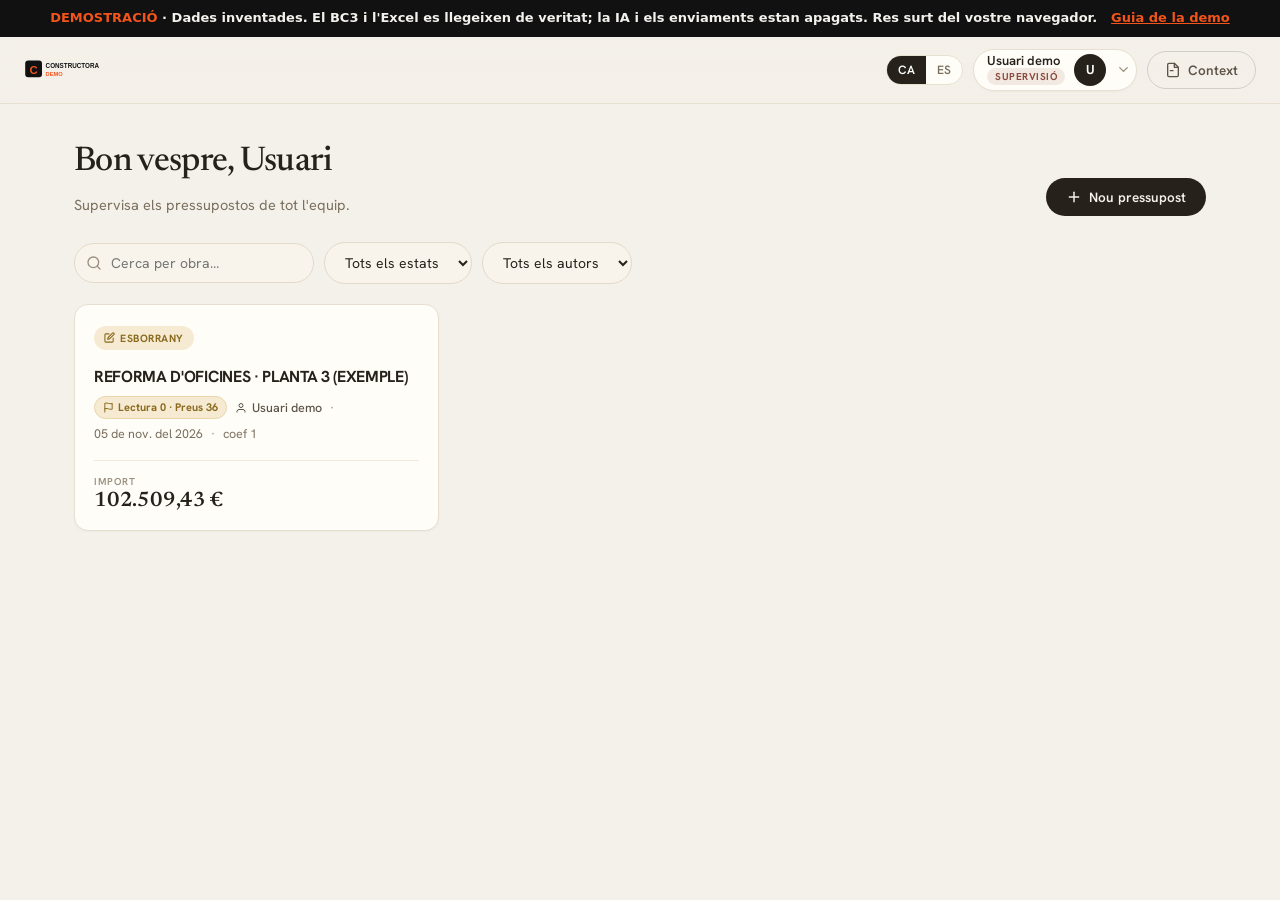
==== app/index.html @ b8b0cc05 "Demostració de pressupostos amb dades inventades Co-Authored-By: Claude Opus 5.5 <noreply@anthropic." ====
<!DOCTYPE html>
<html lang="ca">
<head>
<meta charset="UTF-8">
<meta name="viewport" content="width=device-width, initial-scale=1">


<meta http-equiv="Content-Security-Policy" content="base-uri 'none'; form-action 'self'; frame-src 'none'; object-src 'none'">
<meta name="referrer" content="no-referrer">
<title>Pressupostos · Demostració · Pracmatik</title>
<link rel="icon" type="image/svg+xml" href="data:image/svg+xml,%3Csvg%20xmlns='http://www.w3.org/2000/svg'%20viewBox='0%200%2024%2024'%3E%3Crect%20width='24'%20height='24'%20rx='6'%20fill='%23A4271E'/%3E%3Cpath%20d='M15.5%204.5H7a1%201%200%200%200-1%201v13a1%201%200%200%200%201%201h10a1%201%200%200%200%201-1V8.5z'%20fill='none'%20stroke='white'%20stroke-width='1.6'%20stroke-linecap='round'%20stroke-linejoin='round'/%3E%3Cpath%20d='M15%204.5V8h3.5'%20fill='none'%20stroke='white'%20stroke-width='1.6'%20stroke-linecap='round'%20stroke-linejoin='round'/%3E%3C/svg%3E">
<link rel="manifest" href="manifest.json">
<meta name="theme-color" content="#26211A">
<link rel="preconnect" href="https://fonts.googleapis.com">
<link rel="preconnect" href="https://fonts.gstatic.com" crossorigin>
<link href="https://fonts.googleapis.com/css2?family=Newsreader:ital,opsz,wght@0,6..72,400;0,6..72,500;0,6..72,600;1,6..72,500&family=Hanken+Grotesk:wght@400;500;600;700&display=swap" rel="stylesheet">
<script>(function() {
try {
var U = "", K = "", A = "demo", M = 5, S = {}, n = 0;
function rep(m, st) {
try {
if (n >= M) return;
var k = String(m || "").slice(0, 120);
if (!k || S[k]) return;
S[k] = 1;
n++;
var u = "";
try {
u = window.ME && (ME.nombre || ME.email) || "";
} catch (e) {}
var v = "";
try {
v = window.APP_VERSION || "";
} catch (e) {}
fetch(U + "/rest/v1/errores_cliente", {
method: "POST",
headers: {
apikey: K,
"Content-Type": "application/json",
Prefer: "return=minimal"
},
body: JSON.stringify({
app: A,
version: v,
url: location.pathname + location.hash,
usuario: String(u).slice(0, 80),
mensaje: String(m).slice(0, 500),
stack: String(st || "").slice(0, 2e3)
})
}).catch((function() {}));
} catch (e) {}
}
window.addEventListener("error", (function(e) {
if (!e || !e.message) return;
rep(e.message, e.error && e.error.stack || (e.filename || "") + ":" + (e.lineno || ""));
}), true);
window.addEventListener("unhandledrejection", (function(e) {
var r = e && e.reason || {};
rep(r.message || String(r), r.stack || "");
}));
} catch (e) {}
})();</script>
<style>
  :root{
    --primary:#26211A; --secondary:#5C5346; --muted-fg:#7A6F5E; --faint:#9A8F7D;
    --accent:#8A4B3C; --accent-h:#B5372B; --accent-tint:#F3E9E3; --accent-2:#A22F24; --brand:#CE2A21;
    --bg:#F4F1EA; --surface:#FFFDF8; --surface-2:#FBF8F0; --field:#F8F4EB; --fg:#26211A; --muted:#EAE3D4; --hover-row:#FBF7EE;
    --line:#E7DFD0; --line-soft:#F0E9DB;
    --danger:#A22F24; --danger-bg:#F6DDD8;
    --ok:#2F7A46; --ok-bg:#E2EFE3;
    --warn:#8A6A1F; --warn-bg:#F6EBD2; --warn-bd:#E8D5A8; --warn-row:#FBF3DF;
    --s1:4px;--s2:8px;--s3:12px;--s4:16px;--s5:20px;--s6:24px;--s8:32px;
    --r-sm:6px; --r:10px; --r-card:14px; --r-modal:18px;
    --sh-1:0 1px 2px rgba(63,52,38,.04);
    --sh-2:0 1px 3px rgba(63,52,38,.05),0 8px 22px rgba(63,52,38,.07);
    --sh-3:0 18px 50px rgba(38,33,26,.28);
    --sh-card:0 1px 2px rgba(63,52,38,.04);
    --sh-card-h:0 1px 2px rgba(63,52,38,.04);
    --ease:cubic-bezier(.2,.8,.2,1); --eo:cubic-bezier(.2,.8,.2,1); --ease-in:cubic-bezier(.4,0,1,1); --press:scale(.97);
    --border:var(--line); --radius:var(--r-card); --shadow:var(--sh-1); --shadow-lg:var(--sh-3);
  }
  *{box-sizing:border-box;margin:0;padding:0}
  body{font-family:'Hanken Grotesk',system-ui,sans-serif;background:var(--bg);
    color:var(--fg);line-height:1.55;-webkit-font-smoothing:antialiased;text-rendering:optimizeLegibility;min-height:100dvh}
  .hidden{display:none!important}
  ::selection{background:rgba(38,33,26,.14)}

  .topbar{display:flex;align-items:center;justify-content:space-between;gap:var(--s4);padding:12px 24px;flex-wrap:wrap;row-gap:8px;
    background:rgba(244,241,234,.8);backdrop-filter:saturate(180%) blur(14px);-webkit-backdrop-filter:saturate(180%) blur(14px);
    border-bottom:1px solid var(--line);position:sticky;top:0;z-index:30;transition:box-shadow .25s var(--ease),background .25s var(--ease)}
  .topbar.scrolled{box-shadow:0 1px 0 var(--line),0 6px 20px rgba(63,52,38,.05);background:rgba(244,241,234,.92)}
  .logo-emp{height:30px;width:auto;display:block}
  .brand-right{font-size:13px;color:var(--muted-fg);font-weight:500;display:flex;align-items:center;gap:10px}
  .pracmatik{font-weight:700;color:var(--primary);letter-spacing:-.3px}.pracmatik .dot{color:var(--accent)}
  .userchip{display:flex;align-items:center;gap:9px;background:var(--surface);border:1px solid var(--line);border-radius:999px;padding:4px 5px 4px 13px;box-shadow:var(--sh-1)}
  .userchip .nm{font-weight:600;color:var(--primary);font-size:13px;line-height:1.1}.userchip .rl{font-size:11px;color:var(--muted-fg)}
  .badge-rol{font-size:10px;font-weight:700;text-transform:uppercase;letter-spacing:.5px;padding:2px 8px;border-radius:999px}
  .badge-rol.admin{background:var(--accent-tint);color:var(--accent)}.badge-rol.tecnico{background:var(--muted);color:var(--secondary)}
  .badge{position:absolute;top:-6px;right:-6px;background:var(--danger);color:#fff;font-size:10px;font-weight:700;min-width:16px;height:16px;padding:0 4px;border-radius:999px;display:flex;align-items:center;justify-content:center;line-height:1}
  .avatar{width:32px;height:32px;border-radius:50%;background:var(--primary);color:#fff;display:flex;align-items:center;justify-content:center;font-weight:700;font-size:13px}
  .langtog{display:flex;border:1px solid var(--line);border-radius:999px;overflow:hidden;background:var(--surface)}
  .langtog button{border:none;background:transparent;font-family:inherit;font-weight:600;font-size:12px;padding:6px 11px;cursor:pointer;color:var(--muted-fg);transition:.15s var(--ease)}
  .langtog button.on{background:var(--primary);color:#fff}

  .btn{font-family:inherit;font-weight:600;font-size:13.5px;border-radius:999px;padding:9px 17px;cursor:pointer;border:1px solid rgba(63,52,38,.18);background:transparent;color:var(--secondary);display:inline-flex;align-items:center;gap:7px;transition:background .15s var(--ease),border-color .15s var(--ease),box-shadow .2s var(--ease),transform .15s var(--eo);box-shadow:none;white-space:nowrap}
  .btn:hover{background:rgba(63,52,38,.05);border-color:rgba(63,52,38,.24)}
  .btn:active{transform:var(--press);transition-duration:.08s}
  .btn svg{width:16px;height:16px;flex:0 0 16px}
  .btn.accent{border-color:transparent;background:var(--accent-tint);color:var(--accent);box-shadow:none}.btn.accent:hover{background:#EDE0D8}
  .btn.primary{border:none;color:#F6F2E9;background:var(--primary);box-shadow:none;font-weight:600;padding:10px 20px}
  .btn.primary:hover{background:#3A3128;box-shadow:none}
  .btn.ok{border:none;color:#F6F2E9;background:var(--ok);box-shadow:none;font-weight:600;padding:10px 18px}
  .btn.ok:hover{background:#276B3C;box-shadow:none}
  .btn.ghost-danger{color:var(--danger);border-color:rgba(162,47,36,.28);box-shadow:none}.btn.ghost-danger:hover{background:var(--danger-bg)}
  .btn:disabled{opacity:.5;cursor:not-allowed;transform:none}.spacer{flex:1}

  #vLogin{min-height:100dvh;display:flex;align-items:center;justify-content:center;padding:24px}
  .login-card{width:100%;max-width:400px;background:var(--surface);border:1px solid var(--line);border-radius:var(--r-modal);box-shadow:var(--sh-3);padding:36px 34px;animation:rise .5s var(--eo) both}
  @keyframes rise{from{opacity:0;transform:translateY(12px)}to{opacity:1;transform:none}}
  @keyframes cardIn{from{opacity:0;transform:translateY(10px)}to{opacity:1;transform:none}}
  @keyframes modalIn{from{opacity:0;transform:scale(.96)}to{opacity:1;transform:none}}
  @keyframes fadeIn{from{opacity:0}to{opacity:1}}
  @keyframes viewInFade{from{opacity:0}to{opacity:1}}
  @keyframes viewInRise{from{opacity:0;transform:translateY(12px)}to{opacity:1;transform:none}}
  .view-enter-fade{animation:viewInFade .34s var(--eo) both}
  .view-enter-rise{animation:viewInRise .42s var(--eo) both}
  @keyframes totBump{0%{transform:scale(1)}35%{transform:scale(1.035)}100%{transform:scale(1)}}
  .tot-bump{animation:totBump .5s var(--eo)}
  .login-card .logo{display:flex;justify-content:center;margin-bottom:6px}.login-card .logo img{height:38px}
  .login-card h1{text-align:center;font-size:22px;font-weight:700;letter-spacing:-.02em;color:var(--primary);margin-top:16px}
  .login-card .sub{text-align:center;color:var(--muted-fg);font-size:14px;margin-top:6px;margin-bottom:24px}
  .login-card label{display:block;font-size:13px;font-weight:600;color:var(--primary);margin:14px 0 6px}
  .login-card input{width:100%;font-family:inherit;font-size:15px;border:1px solid #E3DACA;border-radius:var(--r);padding:12px 13px;background:var(--field);transition:border-color .15s var(--ease),box-shadow .15s var(--ease),background .15s var(--ease)}
  .pwd-wrap{position:relative}.pwd-wrap input{padding-right:42px}
  .pwd-eye{position:absolute;right:4px;top:50%;transform:translateY(-50%);background:none;border:none;color:var(--muted-fg);padding:8px;cursor:pointer;display:flex;border-radius:8px}
  .pwd-eye:hover{color:var(--primary);background:var(--muted)}.pwd-eye svg{width:18px;height:18px}
  .login-card input:focus{outline:none;border-color:var(--primary);box-shadow:0 0 0 1px var(--primary);background:var(--surface)}
  .login-card .btn.primary{width:100%;justify-content:center;margin-top:24px;font-size:15px;padding:13px}
  .login-err{display:none;margin-top:14px;color:var(--danger);font-size:13.5px;font-weight:500;text-align:center}
  .login-info{display:none;margin-top:14px;color:var(--secondary);font-size:13px;line-height:1.5;text-align:center}
.link-forgot{display:block;margin:12px auto 0;background:none;border:0;padding:4px;font-family:inherit;font-size:13px;color:var(--secondary);text-decoration:underline;text-underline-offset:3px;cursor:pointer}
.link-forgot:hover{color:var(--primary)}
.link-forgot:disabled{opacity:.5;cursor:default;text-decoration:none}
.login-foot{text-align:center;margin-top:22px;font-size:12px;color:var(--faint)}
  .demo-hint{margin-top:16px;background:var(--surface-2);border:1px solid var(--line);border-radius:var(--r);padding:11px 13px;font-size:12px;color:var(--muted-fg);line-height:1.55}.demo-hint b{color:var(--primary);font-weight:600}

  main{max-width:1180px;margin:0 auto;padding:32px 24px 96px}
  .pagehead{display:flex;align-items:flex-end;justify-content:space-between;gap:16px;flex-wrap:wrap;margin-bottom:26px}
  .pagehead h1{font-size:28px;font-weight:800;letter-spacing:-.03em;color:var(--primary)}
  .pagehead .sub{color:var(--muted-fg);font-size:14.5px;margin-top:5px}
  .pagehead-actions{display:flex;align-items:center;gap:10px;flex-wrap:wrap}

  .filterbar{display:flex;gap:10px;align-items:center;flex-wrap:wrap;margin-bottom:20px}
  .filterbar input,.filterbar select{font-family:inherit;font-size:14px;border:1px solid #E3DACA;border-radius:999px;padding:10px 16px;background:var(--field);color:var(--fg);box-shadow:none;transition:border-color .15s var(--ease),box-shadow .15s var(--ease),background .15s var(--ease)}
  .filterbar input:focus,.filterbar select:focus{outline:none;border-color:var(--primary);box-shadow:0 0 0 1px var(--primary);background:var(--surface)}
  .search-wrap{position:relative;min-width:240px}
  .search-wrap svg{position:absolute;left:12px;top:50%;transform:translateY(-50%);width:16px;height:16px;color:var(--faint);pointer-events:none}
  .search-wrap input{width:100%;padding-left:36px!important}
  .hist-grid{display:grid;grid-template-columns:repeat(auto-fill,minmax(330px,1fr));gap:18px}
  .skel{background:var(--surface);border:1px solid var(--line);border-radius:var(--r-card);padding:19px;height:158px}
  .skel-ln{height:12px;border-radius:6px;background:linear-gradient(90deg,var(--muted) 25%,#E6DCCF 37%,var(--muted) 63%);background-size:400% 100%;animation:skelShine 1.4s ease infinite}
  .skel-ln.w60{width:60%;margin-bottom:12px}.skel-ln.w40{width:40%;margin-bottom:20px}.skel-ln.w30{width:30%;height:22px}
  @keyframes skelShine{0%{background-position:100% 0}100%{background-position:0 0}}
  .pcard{position:relative;display:flex;flex-direction:column;background:var(--surface);border:1px solid var(--line);border-radius:var(--r-card);box-shadow:var(--sh-card);padding:18px 19px 17px;cursor:pointer;overflow:hidden;transition:background .15s var(--ease),border-color .15s var(--ease);animation:cardIn .42s var(--eo) both}
  .pcard:nth-child(1){animation-delay:.02s}.pcard:nth-child(2){animation-delay:.06s}.pcard:nth-child(3){animation-delay:.1s}.pcard:nth-child(4){animation-delay:.14s}.pcard:nth-child(5){animation-delay:.18s}.pcard:nth-child(6){animation-delay:.22s}
  .pcard:hover{background:var(--hover-row)}
  .pcard:active{background:#F7F1E4}
  .pcard-top{display:flex;align-items:center;gap:7px;min-height:24px;margin-bottom:13px}
  .pcard-badges{display:flex;align-items:center;gap:7px;min-width:0;flex-wrap:wrap}
  .pcard-actions{margin-left:auto;display:flex;gap:2px;opacity:0;transform:translateX(5px);transition:opacity .18s var(--ease),transform .22s var(--eo)}
  .pcard:hover .pcard-actions,.pcard:focus-within .pcard-actions{opacity:1;transform:none}
  @media(hover:none){.pcard-actions{opacity:1;transform:none}}
  .pcard .obra{font-weight:700;color:var(--primary);font-size:16px;letter-spacing:-.02em;line-height:1.34;display:-webkit-box;-webkit-line-clamp:2;-webkit-box-orient:vertical;overflow:hidden}
  .pcard .meta{color:var(--muted-fg);font-size:12.5px;margin-top:9px;display:flex;flex-wrap:wrap;align-items:center;gap:5px 8px}
  .pcard .meta .dot-sep{color:var(--faint)}
  .pcard-foot{margin-top:16px;padding-top:13px;border-top:1px solid var(--line-soft)}
  .pcard .tot-cap{display:block;font-size:10px;font-weight:600;text-transform:uppercase;letter-spacing:.7px;color:var(--faint);margin-bottom:2px}
  .pcard .tot{font-family:'Newsreader',Georgia,serif;font-size:21px;font-weight:600;color:var(--primary);font-variant-numeric:tabular-nums;letter-spacing:-.01em;line-height:1.05}
  .pcard-dup,.pcard-del{border:none;background:transparent;cursor:pointer;width:30px;height:30px;border-radius:9px;display:flex;align-items:center;justify-content:center;color:var(--faint);transition:background .15s,color .15s}
  .pcard-dup:hover{background:var(--accent-tint);color:var(--accent)}
  .pcard-dup svg,.pcard-del svg{width:16px;height:16px}
  .ind-semaf{display:inline-block;width:8px;height:8px;border-radius:50%;margin-right:2px;vertical-align:middle}
  .ind-semaf.ok{background:var(--ok)}.ind-semaf.warn{background:var(--warn)}.ind-semaf.bad{background:var(--danger)}
  .partsearch{display:flex;align-items:center;gap:7px;background:var(--field);border:1px solid var(--border);border-radius:10px;padding:6px 11px;color:var(--muted-fg)}
  .partsearch svg{width:15px;height:15px;flex:none}
  .partsearch input{border:none;background:transparent;font:inherit;font-size:13.5px;width:170px;color:var(--fg)}
  .partsearch input:focus{outline:none}
  #partSearchCount{font-size:11.5px;white-space:nowrap}
  tr.searchhit{animation:searchFlash 1.1s ease}
  @keyframes searchFlash{0%,100%{background:transparent}30%{background:#F6ECD2}}
  .estado{display:inline-flex;align-items:center;gap:5px;font-size:10.5px;font-weight:700;text-transform:uppercase;letter-spacing:.5px;padding:4px 10px;border-radius:999px;white-space:nowrap}
  .estado.borrador{background:var(--warn-bg);color:var(--warn)}.estado.firmado{background:var(--ok-bg);color:var(--ok)}.estado svg{width:11px;height:11px;flex:none}
  .pcard .by{display:inline-flex;align-items:center;gap:5px;font-weight:500;color:var(--secondary)}
  .pcard-del:hover{background:var(--danger-bg);color:var(--danger)}
  .empty{text-align:center;padding:64px 20px;color:var(--muted-fg)}
  .empty .ic{width:60px;height:60px;margin:0 auto 16px;background:var(--accent-tint);color:var(--accent);border-radius:16px;display:flex;align-items:center;justify-content:center}
  .empty .ic svg{width:28px;height:28px}.empty h3{color:var(--primary);font-size:18px;font-weight:600}.empty p{margin-top:6px;font-size:14px}

  .obra-tag{display:inline-flex;align-items:center;gap:7px;background:var(--accent-tint);border:1px solid rgba(138,75,60,.28);color:var(--accent);font-weight:600;font-size:13px;padding:5px 12px;border-radius:999px}
  .hdrcard{background:var(--surface);border:1px solid var(--line);border-radius:var(--r-card);box-shadow:var(--sh-1);padding:18px;margin-bottom:16px}
  .hdrcard .grid{display:grid;grid-template-columns:1.4fr 1fr;gap:14px 16px}
  .hdrcard .f{display:flex;flex-direction:column;gap:6px}
  .hdrcard label{font-size:11px;font-weight:600;color:var(--muted-fg);text-transform:uppercase;letter-spacing:.5px}
  .hdrcard input{font-family:inherit;font-size:14.5px;border:1px solid var(--line);border-radius:var(--r);padding:9px 12px;background:var(--surface);color:var(--fg);transition:border-color .15s var(--ease),box-shadow .15s var(--ease)}
  .hdrcard input:focus{outline:none;border-color:var(--primary);box-shadow:0 0 0 1px var(--primary)}
  .hdrcard .row3{display:grid;grid-template-columns:1fr 1fr 1fr;gap:14px 16px;margin-top:14px}

  .summary{display:grid;grid-template-columns:repeat(4,1fr);gap:14px;margin-bottom:16px}
  .sc{background:var(--surface);border:1px solid var(--line);border-radius:var(--r-card);box-shadow:var(--sh-card);padding:15px 17px;transition:box-shadow .25s var(--eo),transform .25s var(--eo)}
  .sc .lbl{font-size:10.5px;font-weight:600;color:var(--faint);text-transform:uppercase;letter-spacing:.07em}
  .sc .val{font-family:'Newsreader',Georgia,serif;font-size:21px;font-weight:600;color:var(--primary);margin-top:6px;font-variant-numeric:tabular-nums;letter-spacing:-.01em}
  .sc.coef{background:var(--surface-2);border-color:var(--line)}
  .sc.coef input{width:92px;font-family:inherit;font-weight:700;font-size:20px;color:var(--primary);border:1px solid #E3DACA;border-radius:var(--r-sm);padding:5px 9px;background:var(--field);margin-top:4px;font-variant-numeric:tabular-nums;transition:border-color .15s,box-shadow .15s,background .15s}
  .sc.coef input:focus{outline:none;border-color:var(--primary);box-shadow:0 0 0 1px var(--primary);background:var(--surface)}
  .sc.flags .val{color:var(--warn);display:flex;gap:16px;align-items:baseline;flex-wrap:wrap}
  .sc.flags .fk{cursor:pointer;white-space:nowrap}.sc.flags .fk:hover b{text-decoration:underline}
  .sc.flags .fk small{font-family:'Hanken Grotesk',system-ui,sans-serif;font-size:10.5px;font-weight:600;color:var(--faint);text-transform:uppercase;letter-spacing:.07em;margin-right:5px}
  .lectbox{background:var(--surface);border:1px solid var(--warn-bd);border-radius:var(--r-card);padding:10px 14px;margin:0 0 12px}
  .lectbox summary{cursor:pointer;font-weight:700;color:var(--warn);font-size:13px}
  .lectbox ul{list-style:none;margin:8px 0 0;max-height:220px;overflow:auto}
  .lectbox li{font-size:12.5px;padding:4px 0;border-top:1px solid var(--line-soft);color:var(--secondary)}
  .lectbox li.r{color:var(--danger);font-weight:600}.lectbox li.o{color:var(--warn);font-weight:600}
  .sc.total{background:var(--primary);border:none;color:#F6F2E9;box-shadow:var(--sh-1)}
  .sc.total .lbl{color:rgba(246,242,233,.62)}.sc.total .val{color:#F6F2E9;font-size:24px;letter-spacing:-.015em}
  .sc.total .val{will-change:transform}
  .pagehead h1,.login-card h1,.empty h3{font-family:'Newsreader',Georgia,'Times New Roman',serif;font-weight:500;letter-spacing:-.02em}
  .pagehead h1{font-size:34px}

  .struct{display:flex;align-items:center;gap:9px;flex-wrap:wrap;background:var(--surface);border:1px solid var(--line);border-radius:var(--r-card);box-shadow:var(--sh-1);padding:11px 14px;margin-bottom:14px}
  .struct .t{font-weight:600;color:var(--primary);font-size:13px;display:flex;align-items:center;gap:8px}.struct .t svg{width:16px;height:16px;color:var(--muted-fg)}
  .struct .big{font-weight:600;padding:9px 15px}

  .tablewrap{background:var(--surface);border:1px solid var(--line);border-radius:var(--r-card);box-shadow:var(--sh-1);overflow:clip} 
  table{width:100%;border-collapse:collapse;font-size:13.5px}
  thead th{background:var(--surface);color:var(--muted-fg);font-weight:600;font-size:11px;text-transform:uppercase;letter-spacing:.5px;text-align:left;padding:12px 10px;border-bottom:1px solid var(--line);white-space:nowrap;position:sticky;top:var(--tbh,57px);z-index:2}
  tbody tr{scroll-margin-top:calc(var(--tbh,57px) + 46px)} 
  th.num,td.num{width:70px}th.r,td.r{text-align:right;font-variant-numeric:tabular-nums}
  th.ut,td.ut{width:56px}th.amid,td.amid{width:92px}th.preu,td.preu{width:106px}td.preu{position:relative}th.fcol,td.fcol{width:100px}th.imp,td.imp{width:120px}th.act,
td.act{width:124px}
  .origen-dot{position:absolute;top:3px;left:3px;width:6px;height:6px;border-radius:50%;cursor:help}.origen-dot.catalog{background:var(--accent-2)}.origen-dot.bc3{background:var(--ok)}
  tbody td{padding:10px;border-bottom:1px solid var(--line-soft);vertical-align:middle}
  tbody tr.part:hover td,tbody tr.sub:hover td{background:#FAF7F2}
  td input{font-family:inherit;font-size:13.5px;color:var(--fg);background:transparent;border:1px solid transparent;border-radius:7px;padding:8px 7px;width:100%;transition:background .1s,border-color .1s}
  
  td.act{opacity:0;transition:opacity .12s var(--ease)}
  tr:hover>td.act,tr:focus-within>td.act{opacity:1}
  @media(hover:none){td.act{opacity:1}}
  td input:hover{background:var(--field)}
  td input:focus{outline:none;background:var(--surface);border-color:var(--primary);box-shadow:0 0 0 1px var(--primary)}
  td input.r{text-align:right;font-variant-numeric:tabular-nums}
  td.calc{color:var(--muted-fg);font-weight:500;font-variant-numeric:tabular-nums;text-align:right}
  td.imp{font-weight:700;color:var(--primary);font-variant-numeric:tabular-nums;text-align:right;letter-spacing:-.015em}
  tr.part td.calc,tr.sub td.calc{font-weight:400;color:var(--faint)}
  #tb.dense tbody td{padding-top:7px;padding-bottom:7px}
  #tb.dense td .dtx{min-height:28px}
  tr.sec td{background:var(--primary);color:#fff;font-weight:700;font-size:13px;letter-spacing:.04em;text-transform:uppercase;padding:12px 10px}
  tr.sec td input,tr.sec td .dtx{color:#fff;font-weight:700;text-transform:uppercase}tr.sec td input:hover,tr.sec td .dtx:hover{background:rgba(255,255,255,.1)}
  tr.sec .mini{background:rgba(255,255,255,.14);border-color:rgba(255,255,255,.25);color:#fff;box-shadow:none}tr.sec .mini:hover{background:rgba(255,255,255,.24)}
  tr.sectotal td{background:#0B1220;color:#fff;font-weight:600;letter-spacing:.02em}tr.sectotal .imp{color:#fff;font-size:14px}
  tr.cap td{background:var(--muted);color:var(--primary);font-weight:700;font-size:13px;letter-spacing:.01em;padding:10px}
  tr.cap td:first-child{box-shadow:inset 3px 0 0 var(--accent)}
  tr.cap td input,tr.cap td .dtx{color:var(--primary);font-weight:700}tr.cap td input:hover,tr.cap td .dtx:hover{background:rgba(63,52,38,.05)}
  tr.part td:first-child input{font-weight:600;color:var(--secondary)}tr.part .desc input{font-weight:500}
  tr.sub td{background:#FEF9E7}tr.sub .desc{padding-left:30px;position:relative}
  tr.sub .desc::before{content:"";position:absolute;left:14px;top:50%;width:7px;height:7px;border-left:1.5px solid #DFD5C8;border-bottom:1.5px solid #DFD5C8;transform:translateY(-70%)}
  tr.sub .desc input,tr.sub .desc .dtx{color:var(--muted-fg)}tr.sub .num{color:var(--faint);text-align:center;font-weight:600}
  tr.flagged{box-shadow:inset 3px 0 0 var(--warn-bd)}
  tr.flagged td.amid input,tr.flagged td.preu input{background:var(--warn-bg)}
  .f2col{display:grid;grid-template-columns:1fr 1fr;gap:10px}
  .ct-fotos-list{display:flex;flex-wrap:wrap;gap:8px;margin:8px 0}
  .ct-foto{position:relative;width:72px;height:72px;border-radius:8px;overflow:hidden;border:2px solid transparent;cursor:pointer}
  .ct-foto img{width:100%;height:100%;object-fit:cover;display:block}
  .ct-foto.general{border-color:var(--accent)}
  .ct-foto .star{position:absolute;top:2px;left:2px;font-size:13px;text-shadow:0 0 3px #000}
  .ct-foto .rm{position:absolute;top:2px;right:2px;background:rgba(0,0,0,.55);color:#fff;border:none;border-radius:50%;width:18px;height:18px;font-size:12px;line-height:16px;cursor:pointer}
  p.hint{font-size:12px;color:var(--muted);margin:2px 0 10px}
  
  
  #aprCTA .apr-cta{margin-top:14px;padding:16px 18px;border-radius:14px;background:#F5E5A8;border:1px solid #D9C271}
  #aprCTA .apr-cta b{display:block;font-size:16px;margin-bottom:4px}
  #aprCTA .apr-cta p{margin:0 0 12px;font-size:13.5px;color:#5C4708}
  #aprCTA .apr-cta button{font-size:15px;padding:11px 20px;font-weight:600}
  #aprCTA .apr-ok{margin-top:14px;padding:12px 16px;border-radius:12px;background:var(--accent-tint);font-size:13.5px}
  .aprrev{padding:4px 2px}
  .aprrev .rv-top{display:flex;align-items:center;justify-content:space-between;font-size:13px;color:var(--muted-fg);margin-bottom:6px}
  .aprrev .rv-bar{height:6px;border-radius:99px;background:var(--faint);opacity:.25;margin-bottom:18px;overflow:hidden}
  .aprrev .rv-bar i{display:block;height:100%;background:var(--accent);opacity:1}
  .aprrev .rv-risc{display:inline-block;background:#FBE4E4;color:#8E2C2C;border-radius:99px;padding:4px 12px;font-size:12.5px;font-weight:600;margin-bottom:12px}
  .aprrev .rv-q{font-size:13.5px;color:var(--secondary);margin:0 0 6px}
  .aprrev .rv-txt{font-size:19px;line-height:1.45;font-weight:600;margin:0 0 16px}
  .aprrev .rv-on{background:#EFF6EF;border-radius:12px;padding:12px 14px;font-size:13.5px;margin-bottom:20px}
  .aprrev .rv-on b{display:block;font-size:12.5px;color:#3F6B45;font-weight:700;letter-spacing:.03em;margin-bottom:4px}
  .aprrev .rv-no{background:#FBE4E4;border:1px solid #E9A3A3;color:#8E2C2C;border-radius:12px;padding:12px 14px;font-size:13.5px;font-weight:600;line-height:1.5;margin-bottom:18px}
  .aprrev .rv-si{color:#3E6B4A;font-size:12.5px;font-weight:600;margin:-8px 0 16px}
  .aprrev .rv-btns{display:flex;gap:10px}
  .aprrev .rv-btns button{flex:1;padding:14px;font-size:16px;font-weight:600;border-radius:12px}
  .aprrev .rv-later{display:block;width:100%;margin-top:12px;background:none;border:none;color:var(--muted-fg);font-size:13.5px;text-decoration:underline;cursor:pointer;padding:8px}
  tr.nosuma{box-shadow:inset 4px 0 0 #8A6D1F}
  tr.nosuma td{background:#F5E5A8}
  tr.nosuma td.imp,tr.nosuma td.calc{color:#5C4708;font-style:italic}
  tr.nosuma td.desc textarea{color:var(--muted-fg)}  tr.nosuma.estat td.desc textarea{color:inherit}
  tr.part.amort td{background:#fff4e6}
  
  table.lleg{width:100%;border-collapse:separate;border-spacing:0 var(--s2);margin:var(--s3) 0}
  table.lleg td{vertical-align:top;padding:var(--s2) var(--s3);font-size:13px;line-height:1.5;color:var(--secondary)}
  table.lleg td:first-child{width:184px;white-space:nowrap}
  table.lleg tr td{background:var(--surface-2);border-top:1px solid var(--line-soft);border-bottom:1px solid var(--line-soft)}
  table.lleg tr td:first-child{border-left:1px solid var(--line-soft);border-radius:var(--r-sm) 0 0 var(--r-sm)}
  table.lleg tr td:last-child{border-right:1px solid var(--line-soft);border-radius:0 var(--r-sm) var(--r-sm) 0}
  table.lleg b{color:var(--primary);font-weight:650}
  .lleg-mostra{display:inline-flex;align-items:center;justify-content:center;min-width:52px;padding:5px 10px;border-radius:var(--r-sm);border:1px solid var(--line);background:var(--surface);font-weight:600;font-size:12.5px;color:var(--primary)}
  .lleg-mostra.lleg-nosuma{background:#F5E5A8;border-color:#E2CE84}
  .lleg-mostra.lleg-amort{background:#fff4e6;border-color:#F0DCC2;color:#b45309}
  .lleg-mostra.lleg-flag{background:var(--warn-bg);border-color:var(--warn-bd);color:var(--warn);box-shadow:inset 3px 0 0 var(--warn-bd)}
  .lleg-mostra.lleg-sub{background:#FEF9E7;border-color:#EFE3BE}
  .lleg-mostra.lleg-subv{background:#FAF7F2;border-color:var(--line)}
  .lleg-mostra.lleg-pct{background:var(--accent-tint);border-color:#E3D2C9;color:var(--accent)}
  .lleg-mostra.lleg-inc{background:var(--muted);color:var(--muted-fg);font-style:italic}

  tr.part.amort td.desc textarea{color:#b45309;font-weight:600}
  tr.sub.subv td{background:#FAF7F2}
  tr.sub.subv td.desc textarea{color:var(--secondary);font-style:italic}
  .row-menu{position:fixed;z-index:1000;background:#fff;border:1px solid var(--border);border-radius:10px;box-shadow:0 8px 28px rgba(0,0,0,.16);padding:5px;min-width:200px;max-width:230px}
  .row-menu button{display:block;width:100%;text-align:left;background:none;border:none;padding:8px 10px;border-radius:7px;font:inherit;font-size:13px;color:var(--fg);cursor:pointer}
  .row-menu button:hover{background:var(--hover-row)}
  .row-menu .rm-sep{height:1px;background:var(--border);margin:4px 2px}
  .pctcalc b{color:var(--accent);font-weight:800;font-size:10.5px;margin-left:5px}
  button.mini.pctbtn{font-weight:800;letter-spacing:0}
  tr.sub-ind td{background:var(--accent-tint)}tr.sub-ind td.num{box-shadow:inset 3px 0 0 var(--accent);font-weight:700}
  .flag-badge{display:inline-flex;align-items:center;gap:4px;background:var(--warn-bg);border:1px solid var(--warn-bd);color:var(--warn);font-size:10.5px;font-weight:600;padding:2px 7px;border-radius:999px;margin-left:7px;cursor:pointer;white-space:nowrap}.flag-badge:hover{filter:brightness(.96)}.flag-badge svg{width:11px;height:11px}
  .pcard .pflags{display:inline-flex;align-items:center;gap:4px;background:var(--warn-bg);border:1px solid var(--warn-bd);color:var(--warn);font-size:11px;font-weight:700;padding:2px 8px;border-radius:999px;font-variant-numeric:tabular-nums}
  .pcard .pflags svg{width:11px;height:11px;flex:none}
  .sc.flags{cursor:pointer;transition:background .15s,transform .1s}.sc.flags:hover{background:var(--surface)}.sc.flags:active{transform:scale(.98)}
  tr.rowspot td{animation:rowspot 1.8s ease}
  @keyframes rowspot{0%{background:var(--warn-bg)}100%{background:transparent}}
  #tb tr.part:hover td{background:var(--hover-row)}
  .ingbar{height:5px;border-radius:99px;background:var(--line);margin:16px 10px 0;overflow:hidden}
  .ingbar i{display:block;height:100%;width:6%;background:var(--accent);border-radius:99px;transition:width .6s ease}
  :focus-visible{outline:2px solid var(--accent);outline-offset:2px;border-radius:5px}
  tr.subtotal td{background:#F4F7FA;font-weight:600;color:var(--secondary)}tr.subtotal .imp{color:var(--primary)}
  tr.grand td{background:var(--primary);color:#fff;font-weight:700}tr.grand .imp{color:#fff;font-size:15px}
  tr.iva td{background:var(--surface);color:var(--muted-fg);font-weight:500;font-style:normal;font-size:12.5px}
  .act{display:flex;gap:4px;justify-content:flex-end;align-items:center;flex-wrap:wrap}
  .mini{border:1px solid var(--line);background:var(--surface);cursor:pointer;height:30px;padding:0 10px;border-radius:999px;display:inline-flex;align-items:center;gap:5px;color:var(--accent);font-size:12px;font-weight:600;transition:.12s var(--ease)}
  .mini:hover{background:var(--accent-tint);border-color:transparent}.mini:active{transform:var(--press)}.mini svg{width:14px;height:14px}
  .mini.del{color:var(--muted-fg)}.mini.del:hover{background:var(--danger-bg);color:var(--danger);border-color:transparent}

  .twocol{display:grid;grid-template-columns:1fr 1fr;gap:16px;margin-top:16px}
  .panel{background:var(--surface);border:1px solid var(--line);border-radius:var(--r-card);box-shadow:var(--sh-1);padding:18px}
  .panel h3{font-size:12px;font-weight:600;color:var(--muted-fg);text-transform:uppercase;letter-spacing:.5px;display:flex;align-items:center;gap:8px;margin-bottom:12px}
  .panel h3 svg{width:15px;height:15px;color:var(--muted-fg)}
  .resum-row{display:flex;justify-content:space-between;padding:8px 0;border-bottom:1px solid var(--line-soft);font-size:13.5px}
  .resum-row:last-child{border-bottom:none}.resum-row .c{color:var(--secondary)}.resum-row .v{font-weight:600;font-variant-numeric:tabular-nums;color:var(--primary)}
  .resum-row.tot{margin-top:6px;border-top:1.5px solid var(--primary);padding-top:11px}.resum-row.tot .v{color:var(--primary);font-size:17px}
  .note{display:flex;gap:8px;align-items:flex-start;margin-bottom:8px}
  .note textarea{flex:1;font-family:inherit;font-size:13px;border:1px solid var(--line);border-radius:9px;padding:9px 11px;resize:vertical;min-height:46px;color:var(--secondary);line-height:1.55;transition:border-color .15s,box-shadow .15s}
  .note textarea:focus{outline:none;border-color:var(--primary);box-shadow:0 0 0 1px var(--primary)}
  .note .rm{border:none;background:transparent;color:#CBD5E1;cursor:pointer;padding:6px;border-radius:7px;transition:.15s}.note .rm:hover{background:var(--danger-bg);color:var(--danger)}.note .rm svg{width:15px;height:15px}

  .hint{display:flex;gap:11px;align-items:flex-start;background:var(--surface-2);border:1px solid var(--line);border-radius:var(--r-card);padding:13px 16px;margin-bottom:16px;font-size:13.5px;color:var(--secondary);line-height:1.55}
  .hint svg{width:18px;height:18px;color:var(--accent);flex:0 0 18px;margin-top:1px}.hint b{color:var(--primary);font-weight:600}
  .signed-banner{display:none;align-items:center;gap:13px;background:var(--ok-bg);border:1px solid #A7F3D0;border-radius:var(--r-card);padding:14px 16px;margin-bottom:16px}
  .signed-banner .ic{width:42px;height:42px;border-radius:11px;background:#D1FAE5;color:var(--ok);display:flex;align-items:center;justify-content:center;flex:0 0 42px}.signed-banner .ic svg{width:22px;height:22px}
  .signed-banner .tx{flex:1}.signed-banner .tx b{color:var(--primary);font-weight:600}.signed-banner .tx span{color:var(--muted-fg);font-size:13px}
  .signed-banner img{height:46px;background:#fff;border:1px solid var(--line);border-radius:8px;padding:3px}
  .resultbox{display:flex;align-items:center;gap:6px;background:#fff;border:1px solid var(--line);border-radius:10px;padding:6px 8px}
  .resultbox .rb-lbl{font-size:12px;color:var(--muted-fg);margin-right:2px}
  .rb-btn{border:1px solid var(--line);background:transparent;border-radius:8px;padding:5px 10px;font-size:12.5px;font-weight:600;cursor:pointer;color:var(--muted-fg);transition:background .15s,color .15s,border-color .15s}
  .rb-btn:hover{border-color:var(--primary)}
  .rb-btn.on[data-res="ganado"]{background:#E4F3E5;border-color:#86EFAC;color:#245C36}
  .rb-btn.on[data-res="perdido"]{background:#FEE2E2;border-color:#FCA5A5;color:#991B1B}
  .rb-btn.on[data-res="pendiente"]{background:var(--muted);border-color:var(--line);color:var(--muted-fg)}
  .pcard-res{font-size:10px;font-weight:700;text-transform:uppercase;letter-spacing:.4px;padding:4px 9px;border-radius:999px;white-space:nowrap}
  .pcard-res.ganado{background:#E4F3E5;color:#245C36}
  .pcard-res.perdido{background:#FEE2E2;color:#991B1B}
  .pcard .rev-tag{color:var(--faint);font-weight:500}

  .actionbar{position:sticky;bottom:0;margin-top:18px;background:rgba(255,253,248,.9);backdrop-filter:saturate(180%) blur(12px);-webkit-backdrop-filter:saturate(180%) blur(12px);border:1px solid var(--line);border-radius:var(--r-card);box-shadow:0 -2px 12px rgba(63,52,38,.05);padding:12px 16px;display:flex;align-items:center;gap:10px;flex-wrap:wrap}
  .actionbar .tot{font-weight:600;color:var(--secondary);font-size:14px}.actionbar .tot b{font-family:'Newsreader',Georgia,serif;font-weight:600;color:var(--primary);font-size:19px;font-variant-numeric:tabular-nums;letter-spacing:-.01em}
  .lastsaved{font-size:12px;color:var(--faint);margin-left:12px}

  .chat-fab{position:fixed;right:24px;bottom:24px;z-index:45;border:none;cursor:pointer;width:56px;height:56px;border-radius:50%;background:var(--brand);box-shadow:0 6px 16px rgba(38,33,26,.22),0 2px 4px rgba(38,33,26,.14);color:#fff;display:flex;align-items:center;justify-content:center;transition:transform .18s var(--eo),box-shadow .18s var(--ease)}
  .chat-fab:hover{transform:translateY(-2px) scale(1.04);box-shadow:0 10px 24px rgba(38,33,26,.26)}.chat-fab:active{transform:scale(.96)}.chat-fab svg{width:25px;height:25px}
  .chat-panel{position:fixed;right:0;top:0;height:100dvh;width:400px;max-width:92vw;background:var(--surface);box-shadow:-12px 0 40px rgba(38,33,26,.22);z-index:55;display:flex;flex-direction:column;transform:translateX(100%);transition:transform .3s var(--eo)}
  .chat-panel.open{transform:none}
  .chat-head{display:flex;align-items:center;gap:11px;padding:16px 18px;border-bottom:1px solid var(--line);background:var(--primary);color:#fff}
  .chat-head .ic{width:34px;height:34px;border-radius:9px;background:rgba(255,255,255,.14);display:flex;align-items:center;justify-content:center}.chat-head .ic svg{width:19px;height:19px}
  .chat-head .t b{font-weight:600;font-size:14.5px}.chat-head .t span{display:block;font-size:12px;color:rgba(255,255,255,.6)}
  .chat-head .x{margin-left:auto;border:none;background:rgba(255,255,255,.12);color:#fff;cursor:pointer;width:32px;height:32px;border-radius:8px;display:flex;align-items:center;justify-content:center;transition:.15s}.chat-head .x:hover{background:rgba(255,255,255,.2)}.chat-head .x svg{width:17px;height:17px}
  .chat-body{flex:1;overflow-y:auto;padding:16px;display:flex;flex-direction:column;gap:12px;background:var(--bg)}
  .msg{max-width:88%;padding:10px 13px;border-radius:14px;font-size:13.5px;line-height:1.5}
  .msg.u{align-self:flex-end;background:var(--accent);color:#fff;border-bottom-right-radius:4px}
  .msg.a{align-self:flex-start;background:var(--surface);border:1px solid var(--line);color:var(--fg);border-bottom-left-radius:4px;box-shadow:var(--sh-1)}
  .msg.a.err{border-color:rgba(220,38,38,.2);background:var(--danger-bg);color:var(--danger)}
  .preview{align-self:flex-start;width:100%;background:var(--surface);border:1px solid var(--line);border-radius:14px;padding:14px;box-shadow:var(--sh-1)}
  .preview .pt{font-weight:600;color:var(--primary);font-size:13px;display:flex;align-items:center;gap:7px;margin-bottom:8px}.preview .pt svg{width:15px;height:15px;color:var(--accent)}
  .preview .delta{font-size:13px;color:var(--muted-fg);margin-bottom:4px}.preview .delta b{color:var(--primary)}
  .preview .totd{font-size:15px;font-weight:700;margin:8px 0;font-variant-numeric:tabular-nums}
  .preview .totd .old{color:var(--faint);text-decoration:line-through;font-weight:500;margin-right:8px}.preview .totd .new{color:var(--accent)}
  .preview .pb{display:flex;gap:8px;margin-top:10px}.preview .pb .btn{flex:1;justify-content:center;padding:9px}
  .chat-foot{border-top:1px solid var(--line);padding:12px;background:var(--surface)}
  .chat-suggest{display:flex;gap:6px;flex-wrap:wrap;margin-bottom:9px}
  .chip{font-size:11.5px;border:1px solid var(--line);background:var(--surface);border-radius:999px;padding:5px 11px;cursor:pointer;color:var(--secondary);transition:.15s var(--ease)}.chip:hover{background:var(--accent-tint);border-color:transparent;color:var(--accent)}.chip:active{transform:var(--press)}
  .chat-in{display:flex;gap:8px;align-items:flex-end}
  .chat-in textarea{flex:1;font-family:inherit;font-size:14px;border:1px solid var(--line);border-radius:11px;padding:10px 12px;resize:none;max-height:120px;line-height:1.45;transition:border-color .15s,box-shadow .15s}
  .chat-in textarea:focus{outline:none;border-color:var(--primary);box-shadow:0 0 0 1px var(--primary)}
  .chat-in button{border:none;cursor:pointer;width:42px;height:42px;border-radius:11px;background:var(--accent);color:#fff;display:flex;align-items:center;justify-content:center;flex:0 0 42px;transition:.15s}.chat-in button:hover{background:var(--accent-h)}.chat-in button:disabled{opacity:.5}.chat-in button svg{width:19px;height:19px}
  .typing{align-self:flex-start;color:var(--muted-fg);font-size:13px;display:flex;gap:4px;align-items:center}
  .typing .d{width:6px;height:6px;border-radius:50%;background:var(--accent);animation:bl 1s infinite}.typing .d:nth-child(2){animation-delay:.2s}.typing .d:nth-child(3){animation-delay:.4s}
  @keyframes bl{0%,60%,100%{opacity:.3}30%{opacity:1}}

  .modal-bg{position:fixed;inset:0;background:rgba(38,33,26,.5);backdrop-filter:blur(9px) saturate(140%);-webkit-backdrop-filter:blur(9px) saturate(140%);display:none;align-items:center;justify-content:center;z-index:60;padding:20px}.modal-bg.show{display:flex;animation:fadeIn .2s ease both}
  @keyframes rowIn{from{opacity:0;transform:translateY(6px)}to{opacity:1;transform:none}}
  .modal{width:100%;max-width:460px;background:var(--surface);border-radius:var(--r-modal);box-shadow:var(--sh-3);padding:26px;animation:modalIn .24s var(--eo) both}
  .modal h2{font-size:19px;font-weight:700;letter-spacing:-.015em;color:var(--primary)}.modal p{color:var(--muted-fg);font-size:14px;margin-top:6px;line-height:1.55}
  .sigpad{margin-top:16px;border:2px dashed #C9BFA9;border-radius:12px;background:var(--surface-2);touch-action:none;width:100%;height:170px;display:block;cursor:crosshair}
  .modal-actions{display:flex;gap:10px;margin-top:18px}.modal-actions .btn{flex:1;justify-content:center}

  .toast{position:fixed;left:50%;bottom:26px;transform:translateX(-50%) translateY(16px);background:var(--primary);color:#fff;padding:13px 20px;border-radius:12px;font-weight:500;font-size:14px;box-shadow:var(--sh-3);opacity:0;pointer-events:none;transition:opacity .25s var(--ease),transform .28s var(--eo);z-index:70;display:flex;align-items:center;gap:9px}
  .toast.show{opacity:1;transform:translateX(-50%) translateY(0)}.toast svg{width:18px;height:18px;color:#4ADE80}.toast.err svg{color:#F87171}
  .toast .x{display:none;margin-left:2px;padding:2px 5px;background:none;border:none;color:inherit;opacity:.65;cursor:pointer;font-size:15px;line-height:1;font-family:inherit}.toast .x:hover{opacity:1}.toast.err .x{display:inline-block;pointer-events:auto}
  footer{text-align:center;margin-top:32px;font-size:12.5px;color:var(--faint)}
  @media(max-width:980px){.summary{grid-template-columns:repeat(2,1fr)}.hdrcard .grid,.hdrcard .row3{grid-template-columns:1fr}.twocol{grid-template-columns:1fr}main{padding:20px 14px 96px}thead th{top:var(--tbh,53px)}}
  @media(prefers-reduced-motion:reduce){*{animation:none!important;transition:none!important}}

  td .dtx{font-family:inherit;font-size:13.5px;color:var(--fg);background:transparent;border:1px solid transparent;border-radius:7px;padding:6px 7px;width:100%;resize:none;overflow:hidden;line-height:1.5;min-height:32px;transition:background .1s,border-color .1s}
  td .dtx:hover{background:var(--field)}
  td .dtx:focus{outline:none;background:var(--surface);border-color:var(--primary);box-shadow:0 0 0 1px var(--primary)}
  tr.part .desc .dtx{font-weight:500;color:var(--primary)}
  tr.sub .desc .dtx{color:var(--muted-fg);font-size:13px}
  td.desc{min-width:300px;max-width:560px}

  .chooser{display:grid;grid-template-columns:1fr;gap:10px;margin-top:18px}
  .reinforced-chk{display:flex;align-items:flex-start;gap:9px;margin-top:14px;padding:10px 12px;background:var(--muted);border-radius:var(--r-sm);font-size:12.5px;color:var(--secondary);cursor:pointer}
  .reinforced-chk input{margin-top:2px;flex-shrink:0}
  .ch-card{position:relative;text-align:left;border:1px solid var(--line);background:var(--surface);border-radius:var(--r-card);padding:15px 16px;cursor:pointer;transition:border-color .16s var(--ease),background .16s var(--ease),box-shadow .16s var(--ease),transform .12s var(--ease);display:flex;flex-direction:column;gap:3px;font-family:inherit;box-shadow:var(--sh-1)}
  .ch-card:hover{border-color:rgba(63,52,38,.28);background:var(--hover-row)}.ch-card:active{transform:scale(.99)}
  .ch-card b{font-size:15px;color:var(--primary);font-weight:600;padding-right:38px}.ch-card>span{font-size:13px;color:var(--muted-fg);line-height:1.5}
  .ch-card.rec{border-color:rgba(63,52,38,.24)}
  .ch-card.up{border-color:rgba(63,52,38,.34);background:var(--hover-row)}
  .ch-card .rb{position:absolute;top:13px;right:13px;background:var(--accent);color:#fff;font-size:10px;font-weight:700;text-transform:uppercase;letter-spacing:.4px;padding:3px 8px;border-radius:999px}
  .spinner{width:44px;height:44px;border-radius:50%;border:3px solid #E6DCCF;border-top-color:var(--accent);margin:6px auto 0;animation:spin .8s linear infinite}
  @keyframes spin{to{transform:rotate(360deg)}}

  .fbbar{display:flex;align-items:center;gap:14px;flex-wrap:wrap;background:var(--surface-2);border:1px solid var(--line);border-radius:var(--r-card);padding:13px 16px;margin-bottom:16px}
  .fbbar .fbq{display:flex;align-items:center;gap:9px;font-size:14px;color:var(--primary)}.fbbar .fbq svg{width:19px;height:19px;color:var(--accent)}.fbbar .fbq b{font-weight:600}
  .fbbar .fbbtns{display:flex;gap:7px}.fbbar .fbbtns .btn{padding:7px 14px}
  .fbbar .fbcomment{display:flex;gap:8px;flex:1;min-width:240px}
  .fbbar .fbcomment input{flex:1;font-family:inherit;font-size:14px;border:1px solid var(--line);border-radius:var(--r);padding:9px 12px;background:var(--surface)}
  .fbbar .fbcomment input:focus{outline:none;border-color:var(--primary);box-shadow:0 0 0 1px var(--primary)}
  .aprrow{display:flex;align-items:flex-start;gap:10px;justify-content:space-between;padding:12px;border:1px solid var(--line);border-radius:11px;margin-bottom:8px;background:var(--surface);transition:.15s}.aprrow:hover{border-color:rgba(63,52,38,.22)}
  .aprrow.apr-pending{background:var(--warn-bg);border-color:var(--warn-bd)}
  .apr-norat{color:var(--warn);font-weight:700}
  .apr-on{color:#3E6B4A;font-weight:700}
  .apr-pla{color:var(--primary)!important;font-weight:600;font-size:13px!important}
  .apr-warn{display:inline-block;margin-top:4px;padding:2px 8px;border-radius:999px;background:var(--warn-bg);border:1px solid var(--warn-bd);color:var(--warn);font-size:11px;font-weight:600}
  
  .apr-no{display:block;margin-top:6px;padding:8px 11px;border-radius:9px;background:#FBE4E4;border:1px solid #E9A3A3;color:#8E2C2C;font-size:12px;font-weight:600;line-height:1.45}
  .apr-si{display:block;margin-top:4px;color:#3E6B4A;font-size:11.5px;font-weight:600}
  .apr-cap{display:block;margin-top:4px;color:var(--warn);font-size:11.5px;font-weight:600}
  .gold-star{color:#B98211}
  .mini.goldbtn{color:var(--muted-fg);padding:0 9px}
  .mini.goldbtn.on{color:#B98211;border-color:rgba(185,130,17,.45);background:rgba(185,130,17,.09)}
  .mini.accent{background:var(--accent-tint);border-color:transparent}
  .emp-tag{display:inline-flex;align-items:center;font-size:10px;font-weight:700;padding:2px 7px;border-radius:999px;margin-left:7px;white-space:nowrap}
  .emp-tag.opc{background:var(--muted);color:var(--muted-fg);border:1px solid var(--line)}
  .emp-tag.alt{background:var(--accent-tint);color:var(--accent);border:1px solid rgba(138,75,60,.3)}
  .emp-tag.opcioA{background:#E8F0FE;color:#1a56db;border:1px solid #93b4f0}
  .emp-tag.opcioB{background:#FCE8EC;color:#b0184a;border:1px solid #f0a8bc}
  .emp-tag.opcioC{background:#E7F6EC;color:#1a7f37;border:1px solid #a4d9b4}
  .emp-tag.opcioD{background:#FBF1DF;color:#92400e;border:1px solid #ecc98e}
  
  .emp-tag.pfb-mark{background:var(--accent-tint);color:var(--accent);border:1px solid rgba(164,39,30,.28)}
  
  .emp-tag.scoef{background:var(--surface-2);color:var(--muted-fg);border:1px solid var(--line)}
  .mini.scoefbtn{font-weight:800;letter-spacing:0}
  .mini.scoefbtn.on{color:var(--accent);border-color:rgba(164,39,30,.35);background:var(--accent-tint)}
  .mini.pfbbtn{color:var(--muted-fg);padding:0 8px}
  .mini.pfbbtn.on{color:var(--accent);border-color:rgba(164,39,30,.35);background:var(--accent-tint)}
  .pfb-pop{position:fixed;z-index:1000;background:#fff;border:1px solid var(--border);border-radius:12px;box-shadow:0 8px 28px rgba(42,29,20,.18);padding:10px;width:248px}
  .pfb-pop h5{margin:0 0 8px;font-size:10.5px;letter-spacing:.05em;text-transform:uppercase;color:var(--muted-fg);font-weight:700}
  .pfb-chip{display:block;width:100%;text-align:left;background:none;border:1px solid var(--line);margin:0 0 5px;padding:7px 9px;border-radius:8px;font:inherit;font-size:12.6px;color:var(--fg);cursor:pointer}
  .pfb-chip:hover{background:var(--hover-row);border-color:var(--accent)}
  .why-chip{display:inline-block;background:none;border:1px solid var(--line);margin:0 6px 6px 0;padding:6px 10px;border-radius:999px;font:inherit;font-size:12.6px;color:var(--fg);cursor:pointer}
  .why-chip:hover{background:var(--hover-row);border-color:var(--accent)}
  .why-chip.on{border-color:var(--accent);background:rgba(138,75,60,.08);font-weight:600}
  .why-item{border:1px solid var(--line);border-radius:12px;padding:12px;margin-top:10px}
  .why-item .wq{font-size:13.5px;font-weight:600;margin-bottom:8px}
  .why-item input{width:100%;box-sizing:border-box;font:inherit;font-size:13px;color:var(--fg);border:1px solid var(--border);border-radius:8px;padding:7px 9px;margin-top:2px}
  #coefHint{font-size:11px;color:var(--accent);cursor:help;margin-left:6px;font-weight:700}
  .pfb-pop input{width:100%;border:1px solid var(--line);border-radius:8px;padding:6px 8px;font:inherit;font-size:12.5px;margin-top:2px;background:#fff;color:var(--fg)}
  tr.subtotal.opcio td{color:var(--muted);font-size:12.5px;font-style:italic}
  tr.sectotal.opcio td{font-style:italic} 
  .mini.empbtn{color:#7c3aed}.mini.notabtn{color:#0369a1;font-weight:700}.mini.bastbtn{color:#0e7490}
  .aprrow .aprtx{display:flex;flex-direction:column;gap:2px}.aprrow .aprtx b{font-weight:600;color:var(--primary);font-size:13.5px;line-height:1.45}
  .aprrow .aprtx span{color:var(--muted-fg);font-size:12.5px}.aprrow .aprtx small{color:var(--faint);font-size:11px;margin-top:2px}
  .profile-wrap{position:relative}
  .userchip{cursor:pointer;transition:border-color .15s var(--ease),box-shadow .2s var(--ease),transform .2s var(--eo)}.userchip:hover{border-color:rgba(63,52,38,.24);background:var(--hover-row)}
  .userchip .pchev{width:15px;height:15px;color:var(--faint);margin-left:1px}
  .pmenu{position:absolute;right:0;top:calc(100% + 8px);width:248px;background:var(--surface);border:1px solid var(--line);border-radius:14px;box-shadow:var(--sh-3);padding:7px;opacity:0;visibility:hidden;transform:translateY(-6px) scale(.98);transform-origin:top right;transition:opacity .16s var(--ease),transform .16s var(--eo),visibility .16s;z-index:80}
  .pmenu.open{opacity:1;visibility:visible;transform:none}
  .pmenu-head{display:flex;align-items:center;gap:10px;padding:9px 10px 11px}.pmenu-head .pmh-tx{min-width:0}.pmenu-head .pmnm{font-weight:600;font-size:13.5px;color:var(--primary);white-space:nowrap;overflow:hidden;text-overflow:ellipsis}.pmenu-head .pmem{font-size:12px;color:var(--muted-fg);white-space:nowrap;overflow:hidden;text-overflow:ellipsis}
  .pmenu-item{width:100%;display:flex;align-items:center;gap:10px;border:none;background:transparent;font-family:inherit;font-size:13.5px;font-weight:500;color:var(--secondary);padding:9px 10px;border-radius:9px;cursor:pointer;text-align:left;transition:background .12s}
  .pmenu-item:hover{background:var(--hover-row);color:var(--primary)}.pmenu-item svg{width:17px;height:17px;color:var(--muted-fg)}.pmenu-item:hover svg{color:var(--accent)}
  .pmenu-item.danger{color:var(--danger)}.pmenu-item.danger:hover{background:var(--danger-bg)}.pmenu-item.danger svg{color:var(--danger)}
  .pmenu-sep{height:1px;background:var(--line);margin:6px 8px}
  .fld{width:100%;font-family:inherit;font-size:14px;border:1px solid var(--line);border-radius:var(--r);padding:10px 12px;background:var(--surface);color:var(--fg);transition:border-color .15s,box-shadow .15s}
  .fld:focus{outline:none;border-color:var(--primary);box-shadow:0 0 0 1px var(--primary)}
  .avatar.sm{width:30px;height:30px;font-size:12px;flex:0 0 30px}
  .umrow{display:flex;align-items:center;justify-content:space-between;gap:12px;padding:11px 12px;border:1px solid var(--line);border-radius:11px;margin-bottom:8px;background:var(--surface);flex-wrap:wrap}
  .umrow.off{background:#FCFAF6;opacity:.72}
  .umrow .umtx{display:flex;align-items:center;gap:10px;min-width:0}.umrow .umnm{font-weight:600;font-size:13.5px;color:var(--primary);display:flex;align-items:center;gap:6px}.umrow .umem{font-size:12.5px;color:var(--muted-fg)}
  .youtag{font-size:10px;font-weight:700;text-transform:uppercase;letter-spacing:.4px;background:var(--accent-tint);color:var(--accent);padding:1px 6px;border-radius:999px}
  .offtag{font-size:10px;font-weight:700;text-transform:uppercase;letter-spacing:.4px;background:var(--warn-bg);color:var(--warn);padding:1px 6px;border-radius:999px}
  .umrow .umact{display:flex;align-items:center;gap:6px;flex-wrap:wrap}
  .umrow .umrole{font-size:12.5px;padding:6px 8px;border-radius:8px;width:auto;background:var(--surface)}
  .umrow .mini{height:32px}


.act-modal{max-width:min(1240px,100%);width:100%;max-height:calc(100dvh - 40px);display:flex;flex-direction:column;padding:18px 20px;gap:8px}
.act-modal h2{margin:0}.act-modal>p{margin:0;font-size:12.5px;color:var(--muted-fg)}
.act-cap{display:flex;align-items:center;justify-content:space-between;gap:10px}.act-accions{display:flex;gap:6px}
.act-tabs{display:flex;gap:4px;flex-wrap:wrap;border-bottom:1px solid var(--border)}
.act-tab{background:none;border:0;border-bottom:2px solid transparent;padding:6px 10px;font:inherit;font-size:13px;color:var(--muted-fg);cursor:pointer}
.act-tab.on{color:var(--fg);border-bottom-color:var(--fg);font-weight:600}
.act-bar{display:flex;flex-wrap:wrap;gap:6px;align-items:center;font-size:12.5px}
.act-bar select,.act-bar input[type=date],.act-bar input[type=search]{font:inherit;font-size:12.5px;padding:4px 6px;border:1px solid var(--border);border-radius:6px;background:var(--surface);color:inherit;max-width:100%}
.act-bar input[type=search]{flex:1;min-width:140px}.act-check{display:flex;gap:6px;align-items:center;color:var(--muted-fg)}
.act-cos{flex:1;min-height:0;overflow:auto;-webkit-overflow-scrolling:touch}
.act-scroll{overflow-x:auto}.act-t{width:100%;border-collapse:collapse;font-size:12.5px}
.act-t th{position:sticky;top:0;background:var(--surface);text-align:left;font-weight:600;color:var(--muted-fg);font-size:11.5px;padding:6px 6px;border-bottom:1px solid var(--border);white-space:nowrap}
.act-t td{padding:6px;border-top:1px solid var(--border);vertical-align:top}.act-t td.nw{white-space:nowrap}.act-t.act-p th{white-space:normal;min-width:64px}
.act-ult{display:block;max-width:300px;white-space:nowrap;overflow:hidden;text-overflow:ellipsis;color:var(--muted-fg)}
.act-dia{margin:12px 0 4px;font-weight:600;text-transform:capitalize;color:var(--muted-fg);font-size:12.5px}
.act-fila{display:flex;gap:10px;padding:6px 4px;border-bottom:1px solid var(--border);font-size:13px}
.act-hora{color:var(--muted-fg);font-size:12px;white-space:nowrap;flex-shrink:0;width:42px}
.act-tag{display:inline-block;font-size:10.5px;padding:0 5px;border-radius:8px;border:1px solid var(--border);color:var(--muted-fg);margin-left:4px;vertical-align:1px}
.act-tag-w{border-color:#c98a00;color:#9a6a00}.act-sub{font-size:13px;margin:12px 0 6px}.act-nota{font-size:11.5px;color:var(--muted-fg);margin:6px 2px}
@media (max-width:760px){.act-modal{padding:14px}.act-bar input[type=date]{flex:1}}
</style>
<style id="demo-css">
#intranetBox,#actCsv,#expCsv,#csvBlkModal,#cartaBtn,#cartaModal,#indBtn,#chatFab,#chatPanel,#pmPwd,#pmUsers,#pmLogout,#chModal .ch-card.rec,.reinforced-chk{display:none!important}
#demo-cinta{position:sticky;top:0;z-index:99990;display:flex;gap:14px;align-items:center;justify-content:center;flex-wrap:wrap;
  padding:9px 16px;background:#111;color:#f3f1ec;font:600 13px/1.45 system-ui,-apple-system,'Segoe UI',sans-serif;text-align:center}
#demo-cinta b{color:#F2541B}#demo-cinta a{color:#F2541B;text-decoration:underline}
</style></head>
<body><div id="demo-cinta"><span><b>DEMOSTRACIÓ</b> · Dades inventades. El BC3 i l'Excel es llegeixen de veritat; la IA i els enviaments estan apagats. Res surt del vostre navegador.</span><a href="../">Guia de la demo</a></div>


<div id="vLogin">
  <div class="login-card">
    <div class="logo"><img src="logo-demo.svg" alt="Constructora Demo"></div>
    <h1 data-i18n="login_title">Pressupostos · Demo</h1>
    <div class="sub" data-i18n="login_sub">Inicia sessió per accedir als teus pressupostos</div>
    <label for="lemail" data-i18n="email">Correu</label>
    <input id="lemail" type="email" autocomplete="username" placeholder="nom@constructora.demo">
    <label for="lpass" data-i18n="pass">Contrasenya</label>
    <div class="pwd-wrap">
      <input id="lpass" type="password" autocomplete="current-password" placeholder="••••••••">
      <button type="button" id="lpassToggle" class="pwd-eye" tabindex="-1" aria-label="Mostrar/ocultar contrasenya"><svg viewBox="0 0 24 24" fill="none" stroke="currentColor" stroke-width="2" stroke-linecap="round" stroke-linejoin="round"><path d="M1 12s4-8 11-8 11 8 11 8-4 8-11 8-11-8-11-8z"/><circle cx="12" cy="12" r="3"/></svg></button>
    </div>
    <button class="btn primary" id="loginBtn" data-i18n="enter">Entrar</button>
    <button type="button" id="forgotBtn" class="link-forgot" data-i18n="forgot">He oblidat la contrasenya</button>
    <div class="login-err" id="loginErr"></div>
    <div class="login-info" id="loginInfo"></div>
    <div class="login-foot">Sistema de <span class="pracmatik">pracmatik<span class="dot">.</span></span> per a Constructora Demo</div>
  </div>
</div>


<div id="vApp" class="hidden">
  <header class="topbar">
    <img class="logo-emp" src="logo-demo.svg" alt="Constructora Demo">
    <div class="brand-right">
      <div class="langtog"><button id="langCa" class="on">CA</button><button id="langEs">ES</button></div>
      <div class="profile-wrap"><div class="userchip" id="userchip" title="El meu perfil"><div><div class="nm" id="uName">—</div><div class="rl"><span class="badge-rol" id="uRol">—</span></div></div><div class="avatar" id="uAvatar">–</div><svg class="pchev" viewBox="0 0 24 24" fill="none" stroke="currentColor" stroke-width="2.2" stroke-linecap="round" stroke-linejoin="round"><polyline points="6 9 12 15 18 9"/></svg></div>
        <div class="pmenu" id="profileMenu">
          <div class="pmenu-head"><div class="avatar" id="pmAvatar">–</div><div class="pmh-tx"><div class="pmnm" id="pmName">—</div><div class="pmem" id="pmEmail">—</div></div></div>
          <button class="pmenu-item" id="pmPwd"><svg viewBox="0 0 24 24" fill="none" stroke="currentColor" stroke-width="2" stroke-linecap="round" stroke-linejoin="round"><rect x="3" y="11" width="18" height="11" rx="2"/><path d="M7 11V7a5 5 0 0 1 10 0v4"/></svg><span data-i18n="pm_pwd">Canviar contrasenya</span></button>
          <button class="pmenu-item" id="pmUsers" style="display:none"><svg viewBox="0 0 24 24" fill="none" stroke="currentColor" stroke-width="2" stroke-linecap="round" stroke-linejoin="round"><path d="M17 21v-2a4 4 0 0 0-4-4H5a4 4 0 0 0-4 4v2"/><circle cx="9" cy="7" r="4"/><path d="M23 21v-2a4 4 0 0 0-3-3.87"/><path d="M16 3.13a4 4 0 0 1 0 7.75"/></svg><span data-i18n="pm_users">Gestió d'usuaris</span></button>
          <div class="pmenu-sep"></div>
          <button class="pmenu-item" id="reglasBtn" title="Regles IA"><svg viewBox="0 0 24 24" fill="none" stroke="currentColor" stroke-width="2" stroke-linecap="round" stroke-linejoin="round"><path d="M12.22 2h-.44a2 2 0 0 0-2 2v.18a2 2 0 0 1-1 1.73l-.43.25a2 2 0 0 1-2 0l-.15-.08a2 2 0 0 0-2.73.73l-.22.38a2 2 0 0 0 .73 2.73l.15.1a2 2 0 0 1 1 1.72v.51a2 2 0 0 1-1 1.74l-.15.09a2 2 0 0 0-.73 2.73l.22.38a2 2 0 0 0 2.73.73l.15-.08a2 2 0 0 1 2 0l.43.25a2 2 0 0 1 1 1.73V20a2 2 0 0 0 2 2h.44a2 2 0 0 0 2-2v-.18a2 2 0 0 1 1-1.73l.43-.25a2 2 0 0 1 2 0l.15.08a2 2 0 0 0 2.73-.73l.22-.39a2 2 0 0 0-.73-2.73l-.15-.08a2 2 0 0 1-1-1.74v-.5a2 2 0 0 1 1-1.74l.15-.09a2 2 0 0 0 .73-2.73l-.22-.38a2 2 0 0 0-2.73-.73l-.15.08a2 2 0 0 1-2 0l-.43-.25a2 2 0 0 1-1-1.73V4a2 2 0 0 0-2-2z"/><circle cx="12" cy="12" r="3"/></svg><span data-i18n="reglas_btn">Regles IA</span></button>
          <button class="pmenu-item" id="oldpricesBtn" title="Preus antics del catàleg"><svg viewBox="0 0 24 24" fill="none" stroke="currentColor" stroke-width="2" stroke-linecap="round" stroke-linejoin="round"><circle cx="12" cy="12" r="10"/><polyline points="12 6 12 12 16 14"/></svg><span>Preus antics</span></button>
          <button class="pmenu-item" id="preusBtn" style="display:none" title="Base de preus — editar imports (només admin)"><svg viewBox="0 0 24 24" fill="none" stroke="currentColor" stroke-width="2" stroke-linecap="round" stroke-linejoin="round"><line x1="12" y1="1" x2="12" y2="23"/><path d="M17 5H9.5a3.5 3.5 0 0 0 0 7h5a3.5 3.5 0 0 1 0 7H6"/></svg><span>Base de preus</span></button>
          <div class="pmenu-sep"></div>
          <button class="pmenu-item danger" id="pmLogout"><svg viewBox="0 0 24 24" fill="none" stroke="currentColor" stroke-width="2" stroke-linecap="round" stroke-linejoin="round"><path d="M9 21H5a2 2 0 0 1-2-2V5a2 2 0 0 1 2-2h4"/><polyline points="16 17 21 12 16 7"/><line x1="21" y1="12" x2="9" y2="12"/></svg><span data-i18n="pm_logout">Tancar sessió</span></button>
        </div></div>
      <button class="btn" id="aprBtn" title="Aprenentatge" style="display:none;position:relative"><svg viewBox="0 0 24 24" fill="none" stroke="currentColor" stroke-width="2" stroke-linecap="round" stroke-linejoin="round"><path d="M22 10v6M2 10l10-5 10 5-10 5z"/><path d="M6 12v5c3 3 9 3 12 0v-5"/></svg><span data-i18n="apr_btn">Aprenentatge</span><span id="aprBadge" class="badge hidden">0</span></button>
      <button class="btn" id="ctxBtn" title="Context DF/plànols"><svg viewBox="0 0 24 24" fill="none" stroke="currentColor" stroke-width="2" stroke-linecap="round" stroke-linejoin="round"><path d="M14 2H6a2 2 0 0 0-2 2v16a2 2 0 0 0 2 2h12a2 2 0 0 0 2-2V8z"/><polyline points="14 2 14 8 20 8"/><line x1="8" y1="13" x2="12" y2="13"/></svg><span data-i18n="ctx_btn">Context</span></button>
    </div>
  </header>

  <main>
    
    <section id="vHist">
      <div class="pagehead">
        <div><h1 id="histTitle">Els meus pressupostos</h1><div class="sub" id="histSub" data-i18n="hist_sub">Recupera, continua o consulta qualsevol pressupost.</div></div>
        <div class="pagehead-actions">
          <button class="btn hidden" id="actBtn" title="Activitat de l'equip"><svg viewBox="0 0 24 24" fill="none" stroke="currentColor" stroke-width="2" stroke-linecap="round" stroke-linejoin="round"><circle cx="12" cy="12" r="9"/><path d="M12 8v4l3 2"/></svg><span data-i18n="act_btn">Activitat</span></button>
          <button class="btn primary" id="newBtn"><svg viewBox="0 0 24 24" fill="none" stroke="currentColor" stroke-width="2.2" stroke-linecap="round"><line x1="12" y1="5" x2="12" y2="19"/><line x1="5" y1="12" x2="19" y2="12"/></svg><span data-i18n="new_budget">Nou pressupost</span></button>
        </div>
      </div>
      <div class="filterbar">
        <div class="search-wrap"><svg viewBox="0 0 24 24" fill="none" stroke="currentColor" stroke-width="2" stroke-linecap="round" stroke-linejoin="round"><circle cx="11" cy="11" r="8"/><line x1="21" y1="21" x2="16.65" y2="16.65"/></svg><input id="qSearch" type="search" data-i18n-ph="search" placeholder="Cerca per obra…"></div>
        <select id="qEstado"><option value="" data-i18n="all_states">Tots els estats</option><option value="borrador" data-i18n="draft">Esborrany</option><option value="firmado" data-i18n="signed">Signat</option></select>
        <select id="qAutor" class="hidden"></select>
      </div>
      <div id="whyPend" class="hidden" style="margin:0 0 14px;padding:12px 14px;border:1px solid var(--warn-bd);border-radius:12px;background:var(--warn-bg);display:flex;align-items:center;gap:12px;flex-wrap:wrap"><span id="whyPendTx" style="flex:1;min-width:220px;font-size:13.5px"></span><button class="btn primary" id="whyPendBtn"></button></div>
      <div id="histGrid" class="hist-grid"></div>
      <div id="histEmpty" class="empty hidden">
        <div class="ic"><svg viewBox="0 0 24 24" fill="none" stroke="currentColor" stroke-width="1.8" stroke-linecap="round" stroke-linejoin="round"><path d="M14 2H6a2 2 0 0 0-2 2v16a2 2 0 0 0 2 2h12a2 2 0 0 0 2-2V8z"/><polyline points="14 2 14 8 20 8"/></svg></div>
        <h3 data-i18n="empty_h">Encara no hi ha pressupostos</h3><p data-i18n="empty_p">Crea el primer amb el botó de dalt.</p>
      </div>
    </section>

    
    <section id="vEdit" class="hidden">
      <div class="pagehead">
        <div style="display:flex;align-items:center;gap:12px;flex-wrap:wrap">
          <button class="btn" id="backBtn"><svg viewBox="0 0 24 24" fill="none" stroke="currentColor" stroke-width="2" stroke-linecap="round" stroke-linejoin="round"><line x1="19" y1="12" x2="5" y2="12"/><polyline points="12 19 5 12 12 5"/></svg><span data-i18n="back">Historial</span></button>
          <div><h1 style="font-size:22px" data-i18n="editor_title">Editor de pressupost</h1><div class="sub" data-i18n="editor_sub">Revisa, ajusta l'estructura, parla amb l'IA i signa.</div></div>
        </div>
        <span class="obra-tag" id="obraTag">●</span>
      </div>

      <div class="signed-banner" id="signedBanner">
        <div class="ic"><svg viewBox="0 0 24 24" fill="none" stroke="currentColor" stroke-width="2.4" stroke-linecap="round" stroke-linejoin="round"><path d="M9 12l2 2 4-4"/><circle cx="12" cy="12" r="10"/></svg></div>
        <div class="tx"><b data-i18n="signed_b">Pressupost signat</b><br><span id="signedMeta">—</span></div>
        <img id="signedImg" alt="firma" class="hidden">
        <div class="resultbox" id="resultBox">
          <span class="rb-lbl">Resultat:</span>
          <button class="rb-btn" data-res="ganado" id="resGanado">Guanyat</button>
          <button class="rb-btn" data-res="perdido" id="resPerdido">Perdut</button>
          <button class="rb-btn" data-res="pendiente" id="resPendiente">Pendent</button>
        </div>
        <div class="resultbox" id="intranetBox" title="La programa de destí va acceptar el CSV? · ¿La programa de destí aceptó el CSV?">
          <span class="rb-lbl">Intranet:</span>
          <button class="rb-btn" data-intra="acceptat">Acceptat</button>
          <button class="rb-btn" data-intra="rebutjat">Rebutjat</button>
        </div>
        <button class="btn" id="revBtn">Crear revisió</button>
        <button class="btn" id="reopenBtn" data-i18n="reopen">Reobrir (admin)</button>
      </div>

      
      <div class="hdrcard" id="hdrCard">
        <div class="grid">
          <div class="f"><label data-i18n="h_obra">Títol de l'obra</label><input id="h_obra" placeholder="ACTUACIÓ A FAÇANES, C/ ..."></div>
          <div class="f"><label data-i18n="h_ciutat">Població de l'obra</label><input id="h_ciutat" data-i18n-ph="h_ciutat_ph" placeholder="Codi postal i població"></div>
          <div class="f"><label data-i18n="h_client">Comunitat / Client</label><input id="h_client" placeholder="Client ..."></div>
        </div>
        <div class="row3">
          <div class="f"><label data-i18n="h_ref">Referència</label><input id="h_ref" placeholder="Opcional"></div>
          <div class="f"><label data-i18n="h_coac">Nom del tècnic redactor</label><input id="h_coac" placeholder="Nom i cognoms"></div>
          <div class="f"><label data-i18n="h_tec">Tècnics</label><input id="h_tec" placeholder="Inicials" title="Inicials del valorador (B) i del comercial (C), separades per una barra. Exemple: Ab / Cd"></div>
          <div class="f"><label data-i18n="h_titu">Titulació (per a les notes del PDF)</label><select id="h_titu"><option value="" data-i18n="h_titu_def">— tal com ve a la nota —</option><option value="superior" data-i18n="h_titu_sup">Arquitecte</option><option value="tecnic" data-i18n="h_titu_tec">Arquitecte tècnic / aparellador</option></select></div>
        </div>
      </div>

      <div class="hint" id="aiNotice" style="font-size:12px;padding:9px 14px;margin-bottom:10px">
        <svg viewBox="0 0 24 24" fill="none" stroke="currentColor" stroke-width="2" stroke-linecap="round" stroke-linejoin="round" style="width:15px;height:15px"><path d="M12 2a10 10 0 1 0 10 10A10 10 0 0 0 12 2z"/><path d="M9.09 9a3 3 0 0 1 5.83 1c0 2-3 3-3 3"/><line x1="12" y1="17" x2="12.01" y2="17"/></svg>
        <div data-i18n="ai_notice">Esborrany generat amb IA a partir del document original — revisió i validació del tècnic obligatòries abans d'exportar.</div>
      </div>
      <div class="hint hidden" id="lectVella" style="font-size:12.5px;padding:10px 14px;margin-bottom:10px;border:1px solid var(--warn-bd);background:var(--warn-bg);color:var(--warn);flex-wrap:wrap;gap:8px">
        <div id="lectVellaTxt" style="flex:1 1 420px"></div>
        <button class="btn" id="lectVellaBtn" type="button"></button>
      </div>

      <div class="hint" id="editHint">
        <svg viewBox="0 0 24 24" fill="none" stroke="currentColor" stroke-width="2" stroke-linecap="round" stroke-linejoin="round"><circle cx="12" cy="12" r="10"/><line x1="12" y1="16" x2="12" y2="12"/><line x1="12" y1="8" x2="12.01" y2="8"/></svg>
        <div data-i18n="edit_hint">Edita qualsevol cel·la. Afegeix <b>capítols</b>, <b>partides</b> i <b>subelements</b> (els subelements sumen i marquen el preu de la partida). O obre l'<b>assistent IA</b> (botó blau) i digues què vols canviar. Quan estigui a gust → <b>Desa</b> i <b>Signa</b>.</div>
      </div>

      <div class="fbbar" id="fbBar" style="display:none">
        <div class="fbq"><svg viewBox="0 0 24 24" fill="none" stroke="currentColor" stroke-width="2" stroke-linecap="round" stroke-linejoin="round"><path d="M12 2a10 10 0 1 0 10 10A10 10 0 0 0 12 2z"/><path d="M9.09 9a3 3 0 0 1 5.83 1c0 2-3 3-3 3"/><line x1="12" y1="17" x2="12.01" y2="17"/></svg><b data-i18n="fb_q">L'esborrany de la IA, ha sortit bé?</b></div>
        <div class="fbbtns">
          <button class="btn ok" data-fb="perfecto" data-i18n="fb_ok">Perfecte</button>
          <button class="btn" data-fb="casi" data-i18n="fb_casi">Quasi</button>
          <button class="btn ghost-danger" data-fb="no" data-i18n="fb_no">No</button>
        </div>
        <div class="fbcomment" id="fbComment" style="display:none">
          <input id="fbText" data-i18n-ph="fb_ph" placeholder="En una frase: què corregiries?">
          <button class="btn primary" id="fbSend" data-i18n="fb_send">Enviar</button>
        </div>
      </div>
      <div class="summary">
        <div class="sc"><div class="lbl" data-i18n="s_base">Base (sense coef)</div><div class="val" id="sBase">—</div></div>
        <div class="sc coef" title="Multiplicador sobre el preu unitari · p. ex. 1,05 = +5%"><div class="lbl"><span data-i18n="s_coef">Coef. regulador</span><span id="coefHint" class="hidden"></span></div><input id="coef" type="number" step="0.01" min="0" value="1"></div>
        <div class="sc flags" id="scFlags" data-i18n-title="s_rev_tt" title="Lectura: la lectura pot no coincidir amb el document (mira-les primer) · Preus: només falta o cal confirmar el preu. Clica un número per anar a la següent."><div class="lbl" data-i18n="s_rev">A revisar</div><div class="val" id="sFlags"><span class="fk" data-k="L"><small data-i18n="s_rev_l">Lectura</small><b id="sFlagsL">—</b></span><span class="fk" data-k="P"><small data-i18n="s_rev_p">Preus</small><b id="sFlagsP">—</b></span></div></div>
        <div class="sc total"><div class="lbl" data-i18n="s_total">Total pressupost</div><div class="val" id="sTotal">—</div></div>
      </div>

      <div class="struct" id="structBar">
        <span class="t"><svg viewBox="0 0 24 24" fill="none" stroke="currentColor" stroke-width="2" stroke-linecap="round" stroke-linejoin="round"><line x1="8" y1="6" x2="21" y2="6"/><line x1="8" y1="12" x2="21" y2="12"/><line x1="8" y1="18" x2="21" y2="18"/><line x1="3" y1="6" x2="3.01" y2="6"/><line x1="3" y1="12" x2="3.01" y2="12"/><line x1="3" y1="18" x2="3.01" y2="18"/></svg><span data-i18n="structure">Estructura:</span></span>
        <button class="btn" id="addCapTop" title="Afegir capítol al principi (abans del primer)"><svg viewBox="0 0 24 24" fill="none" stroke="currentColor" stroke-width="2.2" stroke-linecap="round"><line x1="12" y1="5" x2="12" y2="19"/><line x1="5" y1="12" x2="19" y2="12"/></svg><span data-i18n="add_cap_top">Capítol al principi</span></button>
        <button class="btn accent big" id="addSec"><svg viewBox="0 0 24 24" fill="none" stroke="currentColor" stroke-width="2.2" stroke-linecap="round"><line x1="12" y1="5" x2="12" y2="19"/><line x1="5" y1="12" x2="19" y2="12"/></svg><span data-i18n="add_sec">Afegir secció</span></button>
        <button class="btn accent big" id="addCap"><svg viewBox="0 0 24 24" fill="none" stroke="currentColor" stroke-width="2.2" stroke-linecap="round"><line x1="12" y1="5" x2="12" y2="19"/><line x1="5" y1="12" x2="19" y2="12"/></svg><span data-i18n="add_cap">Afegir capítol</span></button>
        <button class="btn accent big" id="addPart"><svg viewBox="0 0 24 24" fill="none" stroke="currentColor" stroke-width="2.2" stroke-linecap="round"><line x1="12" y1="5" x2="12" y2="19"/><line x1="5" y1="12" x2="19" y2="12"/></svg><span data-i18n="add_part">Afegir partida</span></button>
        <div class="partsearch"><svg viewBox="0 0 24 24" fill="none" stroke="currentColor" stroke-width="2" stroke-linecap="round" stroke-linejoin="round"><circle cx="11" cy="11" r="8"/><line x1="21" y1="21" x2="16.65" y2="16.65"/></svg><input id="partSearch" type="search" placeholder="Cerca una partida…"><span id="partSearchCount"></span></div>
        <div class="spacer"></div>
      </div>
      
      <div class="struct" id="exportBar">
        <button class="btn" id="toggleSub"><svg viewBox="0 0 24 24" fill="none" stroke="currentColor" stroke-width="2" stroke-linecap="round" stroke-linejoin="round"><path d="M17.94 17.94A10.07 10.07 0 0 1 12 20c-7 0-11-8-11-8a18.45 18.45 0 0 1 5.06-5.94M9.9 4.24A9.12 9.12 0 0 1 12 4c7 0 11 8 11 8a18.5 18.5 0 0 1-2.16 3.19m-6.72-1.07a3 3 0 1 1-4.24-4.24"/><line x1="1" y1="1" x2="23" y2="23"/></svg><span data-i18n="hide_sub">Amagar composició</span></button>
        <button class="btn" id="expCsv"><svg viewBox="0 0 24 24" fill="none" stroke="currentColor" stroke-width="2" stroke-linecap="round" stroke-linejoin="round"><path d="M21 15v4a2 2 0 0 1-2 2H5a2 2 0 0 1-2-2v-4"/><polyline points="7 10 12 15 17 10"/><line x1="12" y1="15" x2="12" y2="3"/></svg><span data-i18n="csv">CSV intranet</span></button>
        <button class="btn" id="expXls"><svg viewBox="0 0 24 24" fill="none" stroke="currentColor" stroke-width="2" stroke-linecap="round" stroke-linejoin="round"><path d="M14 2H6a2 2 0 0 0-2 2v16a2 2 0 0 0 2 2h12a2 2 0 0 0 2-2V8z"/><polyline points="14 2 14 8 20 8"/><line x1="8" y1="13" x2="16" y2="13"/><line x1="8" y1="17" x2="16" y2="17"/></svg><span data-i18n="xls">Excel final</span></button>
        <button class="btn" id="expPdf"><svg viewBox="0 0 24 24" fill="none" stroke="currentColor" stroke-width="2" stroke-linecap="round" stroke-linejoin="round"><path d="M14 2H6a2 2 0 0 0-2 2v16a2 2 0 0 0 2 2h12a2 2 0 0 0 2-2V8z"/><polyline points="14 2 14 8 20 8"/><path d="M12 18v-6"/><path d="m9 15 3 3 3-3"/></svg><span data-i18n="pdf">PDF</span></button>
        <button class="btn" id="cartaBtn"><svg viewBox="0 0 24 24" fill="none" stroke="currentColor" stroke-width="2" stroke-linecap="round" stroke-linejoin="round"><path d="M4 4h16v16H4z"/><path d="m4 6 8 7 8-7"/></svg><span data-i18n="carta_btn">Carta i fotos</span></button>
        <button class="btn" id="indBtn" title="Peticions de preu a industrials" data-i18n-title="ind_btn_title"><svg viewBox="0 0 24 24" fill="none" stroke="currentColor" stroke-width="2" stroke-linecap="round" stroke-linejoin="round"><path d="M17 21v-2a4 4 0 0 0-4-4H5a4 4 0 0 0-4 4v2"/><circle cx="9" cy="7" r="4"/><path d="M23 21v-2a4 4 0 0 0-3-3.87"/><path d="M16 3.13a4 4 0 0 1 0 7.75"/></svg><span data-i18n="ind_btn">Industrials</span></button>
        <button class="btn" id="notesJump" title="Anar a les notes del pressupost (surten al PDF)"><svg viewBox="0 0 24 24" fill="none" stroke="currentColor" stroke-width="2" stroke-linecap="round" stroke-linejoin="round"><path d="M14 2H6a2 2 0 0 0-2 2v16a2 2 0 0 0 2 2h12a2 2 0 0 0 2-2V8z"/><polyline points="14 2 14 8 20 8"/><line x1="16" y1="13" x2="8" y2="13"/><line x1="16" y1="17" x2="8" y2="17"/></svg><span data-i18n="notes_jump">Notes</span></button>
        
        <button class="btn" id="llegendaBtn" title="Què vol dir cada color, etiqueta i marca"><svg viewBox="0 0 24 24" fill="none" stroke="currentColor" stroke-width="2" stroke-linecap="round" stroke-linejoin="round"><circle cx="12" cy="12" r="10"/><path d="M9.1 9a3 3 0 0 1 5.8 1c0 2-3 3-3 3"/><line x1="12" y1="17" x2="12.01" y2="17"/></svg><span data-i18n="lleg_btn">Llegenda</span></button>
        <button class="btn" id="polirBtn" style="display:none" title="Deixar només l'opció triada al document final"><svg viewBox="0 0 24 24" fill="none" stroke="currentColor" stroke-width="2" stroke-linecap="round" stroke-linejoin="round"><path d="M20 6 9 17l-5-5"/></svg><span data-i18n="polir_btn">Polir opcions</span></button>
      </div>

      <details class="lectbox hidden" id="lectAvisos" open><summary id="lectAvisosH"></summary><ul id="lectAvisosL"></ul></details>
      <div class="tablewrap"><table><thead><tr>
        <th class="num" data-i18n="c_num">Núm.</th><th class="desc" data-i18n="c_desc">Descripció</th><th class="ut" id="thUt">Ut.</th>
        <th class="amid r" data-i18n="c_amid">Amidament</th><th class="preu r" data-i18n="c_preu">Valor unitari</th>
        <th class="fcol r" data-i18n="c_coef">Amb coef</th><th class="imp r" data-i18n="c_imp">Import</th><th class="act" data-i18n="c_act">Accions</th>
      </tr></thead><tbody id="tb"></tbody></table></div>

      <div class="twocol">
        <div class="panel">
          <h3><svg viewBox="0 0 24 24" fill="none" stroke="currentColor" stroke-width="2" stroke-linecap="round" stroke-linejoin="round"><line x1="8" y1="6" x2="21" y2="6"/><line x1="8" y1="12" x2="21" y2="12"/><line x1="8" y1="18" x2="21" y2="18"/><line x1="3" y1="6" x2="3.01" y2="6"/><line x1="3" y1="12" x2="3.01" y2="12"/><line x1="3" y1="18" x2="3.01" y2="18"/></svg><span data-i18n="resum">RESUM</span></h3>
          <div id="resumBox"></div>
        </div>
        <div class="panel">
          <h3><svg viewBox="0 0 24 24" fill="none" stroke="currentColor" stroke-width="2" stroke-linecap="round" stroke-linejoin="round"><path d="M14 2H6a2 2 0 0 0-2 2v16a2 2 0 0 0 2 2h12a2 2 0 0 0 2-2V8z"/><polyline points="14 2 14 8 20 8"/><line x1="16" y1="13" x2="8" y2="13"/><line x1="16" y1="17" x2="8" y2="17"/></svg><span data-i18n="notes">Notes a la comunitat</span></h3>
          <div id="notesBox"></div>
          <button class="btn accent" id="addNote" style="margin-top:8px"><svg viewBox="0 0 24 24" fill="none" stroke="currentColor" stroke-width="2.2" stroke-linecap="round"><line x1="12" y1="5" x2="12" y2="19"/><line x1="5" y1="12" x2="19" y2="12"/></svg><span data-i18n="add_note">Afegir nota</span></button>
        </div>
      </div>

      <div class="actionbar">
        <div class="tot"><span data-i18n="total_w">Total</span>: <b id="barTotal">—</b></div>
        <span id="lastSaved" class="lastsaved"></span>
        <div class="spacer"></div>
        <button class="btn" id="undoBtn" disabled title="Ctrl/Cmd+Z"><svg viewBox="0 0 24 24" fill="none" stroke="currentColor" stroke-width="2" stroke-linecap="round" stroke-linejoin="round"><polyline points="9 14 4 9 9 4"/><path d="M20 20v-7a4 4 0 0 0-4-4H4"/></svg><span data-i18n="undo">Desfer</span></button>
        <button class="btn" id="redoBtn" disabled title="Ctrl/Cmd+Shift+Z"><svg viewBox="0 0 24 24" fill="none" stroke="currentColor" stroke-width="2" stroke-linecap="round" stroke-linejoin="round"><polyline points="15 14 20 9 15 4"/><path d="M4 20v-7a4 4 0 0 1 4-4h12"/></svg><span data-i18n="redo">Refer</span></button>
        <button class="btn" id="histBtn" title="Versions / restaurar"><svg viewBox="0 0 24 24" fill="none" stroke="currentColor" stroke-width="2" stroke-linecap="round" stroke-linejoin="round"><path d="M3 3v5h5"/><path d="M3.05 13A9 9 0 1 0 6 5.3L3 8"/><path d="M12 7v5l3 2"/></svg><span data-i18n="hist_btn">Versions</span></button>
        <button class="btn primary" id="saveBtn"><svg viewBox="0 0 24 24" fill="none" stroke="currentColor" stroke-width="2.2" stroke-linecap="round" stroke-linejoin="round"><path d="M19 21H5a2 2 0 0 1-2-2V5a2 2 0 0 1 2-2h11l5 5v11a2 2 0 0 1-2 2z"/><polyline points="17 21 17 13 7 13 7 21"/><polyline points="7 3 7 8 15 8"/></svg><span data-i18n="save">Desar</span></button>
        <button class="btn ok" id="signBtn"><svg viewBox="0 0 24 24" fill="none" stroke="currentColor" stroke-width="2.2" stroke-linecap="round" stroke-linejoin="round"><path d="M12 19l7-7 3 3-7 7-3-3z"/><path d="M18 13l-1.5-7.5L2 2l3.5 14.5L13 18l5-5z"/><circle cx="11" cy="11" r="2"/></svg><span data-i18n="sign">Signar</span></button>
      </div>
      <footer>Pressupostos · <span class="pracmatik">pracmatik<span class="dot">.</span></span> per a Constructora Demo</footer>
    </section>
  </main>

  
  <button class="chat-fab" id="chatFab" title="Assistent IA"><svg viewBox="0 0 24 24" fill="none" stroke="currentColor" stroke-width="2" stroke-linecap="round" stroke-linejoin="round"><path d="M21 11.5a8.38 8.38 0 0 1-.9 3.8 8.5 8.5 0 0 1-7.6 4.7 8.38 8.38 0 0 1-3.8-.9L3 21l1.9-5.7a8.38 8.38 0 0 1-.9-3.8 8.5 8.5 0 0 1 4.7-7.6 8.38 8.38 0 0 1 3.8-.9h.5a8.48 8.48 0 0 1 8 8v.5z"/></svg></button>
  <div class="chat-panel" id="chatPanel">
    <div class="chat-head">
      <div class="ic"><svg viewBox="0 0 24 24" fill="none" stroke="currentColor" stroke-width="2" stroke-linecap="round" stroke-linejoin="round"><path d="M12 2a10 10 0 1 0 10 10A10 10 0 0 0 12 2z"/><path d="M8 13a4 4 0 0 0 8 0"/><line x1="9" y1="9" x2="9.01" y2="9"/><line x1="15" y1="9" x2="15.01" y2="9"/></svg></div>
      <div class="t"><b data-i18n="chat_title">Assistent IA</b><span data-i18n="chat_sub">Digues què vols canviar del pressupost</span></div>
      <button class="x" id="chatClose"><svg viewBox="0 0 24 24" fill="none" stroke="currentColor" stroke-width="2.2" stroke-linecap="round"><line x1="18" y1="6" x2="6" y2="18"/><line x1="6" y1="6" x2="18" y2="18"/></svg></button>
    </div>
    <div class="chat-body" id="chatBody"></div>
    <div class="chat-foot">
      <div class="chat-suggest" id="chatSuggest"></div>
      <div class="chat-in">
        <textarea id="chatInput" rows="1" data-i18n-ph="chat_ph" placeholder="Ex: aplica un 10% de descompte comercial"></textarea>
        <button id="chatSend"><svg viewBox="0 0 24 24" fill="none" stroke="currentColor" stroke-width="2.2" stroke-linecap="round" stroke-linejoin="round"><line x1="22" y1="2" x2="11" y2="13"/><polygon points="22 2 15 22 11 13 2 9 22 2"/></svg></button>
      </div>
    </div>
  </div>
</div>

<div class="modal-bg" id="pwdModal"><div class="modal" style="max-width:430px">
  <h2 id="pwdTitle" data-i18n="pwd_title">Canviar la meva contrasenya</h2>
  <p id="pwdSub" data-i18n="pwd_sub">Mínim 10 caràcters. La nova contrasenya s'aplica immediatament.</p>
  <input id="pwd1" type="password" class="fld" data-i18n-ph="pwd_ph1" placeholder="Nova contrasenya" autocomplete="new-password" style="margin-top:14px">
  <input id="pwd2" type="password" class="fld" data-i18n-ph="pwd_ph2" placeholder="Repeteix la contrasenya" autocomplete="new-password" style="margin-top:10px">
  <div class="modal-actions"><button class="btn" id="pwdCancel" data-i18n="cancel">Cancel·lar</button><button class="btn ok" id="pwdSave" data-i18n="pwd_save">Desar contrasenya</button></div>
</div></div>
<div class="modal-bg" id="usersModal"><div class="modal" style="max-width:720px">
  <div style="display:flex;justify-content:space-between;align-items:flex-start;gap:12px;flex-wrap:wrap">
    <div><h2 data-i18n="um_title">Gestió d'usuaris</h2><p data-i18n="um_sub">Crea comptes, dóna o treu admin, activa/desactiva l'accés o reinicia contrasenyes.</p></div>
    <button class="btn accent" id="umNew"><svg viewBox="0 0 24 24" fill="none" stroke="currentColor" stroke-width="2.2" stroke-linecap="round"><line x1="12" y1="5" x2="12" y2="19"/><line x1="5" y1="12" x2="19" y2="12"/></svg><span data-i18n="um_new">Crear usuari</span></button>
  </div>
  <div id="umNewForm" style="display:none;margin-top:14px;padding:14px;border:1px solid var(--line);border-radius:12px;background:#FCFAF6">
    <div style="display:grid;grid-template-columns:1.4fr 1fr .8fr;gap:10px">
      <input id="umEmail" class="fld" data-i18n-ph="um_email" placeholder="correu@constructora.demo">
      <input id="umNombre" class="fld" data-i18n-ph="um_nombre" placeholder="Nom">
      <select id="umRol" class="fld"><option value="tecnico" data-i18n="um_tec">Tècnic</option><option value="admin" data-i18n="um_adm">Admin</option></select>
    </div>
    <div style="display:flex;gap:8px;margin-top:10px;align-items:center"><button class="btn primary" id="umCreate" data-i18n="um_create">Crear</button><span id="umMsg" style="font-size:13px;color:var(--ok);font-weight:600"></span></div>
  </div>
  <div id="umList" style="margin-top:16px;max-height:46vh;overflow:auto"></div>
  <div class="modal-actions"><button class="btn" id="umClose" data-i18n="cancel">Tancar</button></div>
</div></div>
<div class="modal-bg" id="aprModal"><div class="modal" style="max-width:620px">
  <h2 data-i18n="apr_title">Què ha après el sistema</h2>
  <p style="color:var(--secondary);font-size:13.5px;margin-top:4px" data-i18n="apr_sub">Coses que el sistema ha après mirant com treballes. Només les fa si tu dius que sí.</p>
  <div id="aprStats" style="margin-top:10px;font-size:13px;color:var(--muted-fg)"></div>
  <div id="aprCTA"></div>
  <div id="aprList" style="margin-top:14px;max-height:48vh;overflow:auto"></div>
  <div class="modal-actions"><button class="btn" id="aprClose" data-i18n="cancel">Tancar</button></div>
</div></div>
<div class="modal-bg" id="whyModal"><div class="modal" style="max-width:560px">
  <h2 id="whyTitle"></h2>
  <p id="whySub" style="color:var(--secondary);font-size:13.5px;margin-top:4px"></p>
  <div id="whyList" style="max-height:52vh;overflow:auto"></div>
  <div class="modal-actions"><button class="btn" id="whySkip"></button><button class="btn ok" id="whySave"></button></div>
</div></div>
<div class="modal-bg" id="cmpModal"><div class="modal" style="max-width:560px">
  <h2 id="cmpTitle"></h2>
  <div id="cmpBody" style="margin-top:12px;font-size:14px;line-height:1.5;max-height:56vh;overflow:auto"></div>
  <div class="modal-actions"><button class="btn" id="cmpClose" data-i18n="cancel">Tancar</button></div>
</div></div>
<div class="modal-bg" id="actModal"><div class="modal act-modal">
  <div class="act-cap"><h2 data-i18n="act_title">Activitat de l'equip</h2><div class="act-accions"><button class="btn" id="actCsv" title="Excel (CSV)">CSV</button><button class="btn" id="actClose" data-i18n="cancel">Tancar</button></div></div>
  <p data-i18n="act_sub">Tot el que fa cada persona: quan entra i des de quin aparell, què obre, què desa (i què hi canvia), què descarrega, què valora, i el que fan els automatismes. Els més recents a dalt.</p>
  <div class="act-tabs"><button class="act-tab" data-acttab="persones">Persones</button><button class="act-tab" data-acttab="cronologia">Cronologia</button><button class="act-tab" data-acttab="connexions">Connexions</button><button class="act-tab" data-acttab="pressupostos">Pressupostos</button></div>
  <div class="act-bar"><select id="actPers"></select><select id="actTipus"><option value="">Tot</option><option value="connexions">Connexions</option><option value="pressupostos">Pressupostos</option><option value="documents">Documents i descàrregues</option><option value="ia">IA i regles</option><option value="industrials">Industrials</option><option value="fallades">Fallades</option></select><input type="date" id="actDes" title="Des de"><input type="date" id="actFins" title="Fins a"><input type="search" id="actCerca" placeholder="Cerca (obra, acció…)"><label class="act-check"><input type="checkbox" id="actTot"> <span data-i18n="act_tot">Mostrar també les proves i els automatismes de Pracmatik</span></label></div>
  <div class="act-cos"><div id="actResum"></div><div id="actList"></div></div>
</div></div>
<div class="modal-bg" id="histModal"><div class="modal" id="histInner" style="max-width:680px"></div></div>
<div class="modal-bg" id="ctxModal"><div class="modal" style="max-width:600px">
  <h2 data-i18n="ctx_title">Context de l'obra (correu DF + plànols)</h2>
  <p data-i18n="ctx_sub">Enganxa el correu de la DF i/o adjunta els plànols amb anotacions (PDF/Word). Ho comparo amb les partides i t'aviso del que pugui faltar. No canvio cap preu.</p>
  <textarea id="ctxEmail" rows="6" data-i18n-ph="ctx_email_ph" style="width:100%;font-family:inherit;font-size:14px;color:var(--fg);border:1px solid var(--border);border-radius:11px;padding:12px;margin-top:12px;resize:vertical;line-height:1.5"></textarea>
  <div style="margin-top:10px"><input type="file" id="ctxFiles" accept=".pdf,.docx,.txt" multiple style="font:inherit;font-size:13px"><span id="ctxFilesLbl" style="color:var(--muted);font-size:12.5px;margin-left:8px"></span></div>
  <div class="modal-actions"><button class="btn" id="ctxCancel" data-i18n="cancel">Cancel·lar</button><button class="btn ok" id="ctxRun" data-i18n="ctx_run">Revisar</button></div>
</div></div>
<div class="modal-bg" id="reglasModal"><div class="modal" style="max-width:580px">
  <h2 data-i18n="reglas_title">Regles permanents de la constructora</h2>
  <p data-i18n="reglas_hint">Regles que el sistema respectarà SEMPRE en cada pressupost que generi la IA (una per línia). Ex: "El coeficient per defecte és 1,05", "El contenidor de runa sempre 5 m³", "La marca X mai és vàlida → preu a revisar".</p>
  <textarea id="reglasTxt" rows="9" data-i18n-ph="reglas_ph" style="width:100%;font-family:inherit;font-size:14px;color:var(--fg);border:1px solid var(--border);border-radius:11px;padding:12px;margin-top:12px;resize:vertical;line-height:1.55"></textarea>
  <p style="color:var(--secondary);font-size:12.5px;margin-top:12px"><b>Paraules distintives · Palabras distintivas</b> (una per línia) — si una apareix al document original i es perd a l'esborrany de la IA, salta un avís.</p>
  <textarea id="paraulesTxt" rows="4" style="width:100%;font-family:inherit;font-size:14px;color:var(--fg);border:1px solid var(--border);border-radius:11px;padding:12px;margin-top:6px;resize:vertical;line-height:1.55"></textarea>
  <div class="modal-actions"><button class="btn" id="reglasCancel" data-i18n="cancel">Cancel·lar</button><button class="btn ok" id="reglasSave" data-i18n="reglas_save">Desar regles</button></div>
</div></div>
<input type="file" id="amidFile" accept=".xlsx,.xlsm,.xls,.pdf,.docx,.bc3,.txt,.md" data-formats-auto="1" style="display:none">
<div class="modal-bg" id="ingOverlay"><div class="modal" style="max-width:380px;text-align:center">
  <div class="spinner"></div>
  <div class="ingbar"><i id="ingBar"></i></div>
  <h2 id="ingMsg" style="margin-top:14px">…</h2>
  <p id="ingWaitTxt" data-i18n="ing_wait">La IA llegeix l'amidament i prepara l'esborrany valorat. Pot trigar uns segons.</p>
  <button class="btn" id="ingCancelBtn" style="margin-top:6px" type="button" data-i18n="ing_cancel">Cancel·lar</button>
</div></div>
<div class="modal-bg" id="chModal"><div class="modal" style="max-width:560px">
  <h2 data-i18n="ch_title">Com vols començar?</h2>
  <div class="chooser">
    <button class="ch-card up" data-start="upload"><span class="rb" style="background:var(--accent)">IA</span><b data-i18n="ch_upload">Pujar amidament</b><span data-i18n="ch_upload_d">Puja el fitxer de l'arquitecte (Excel/PDF) i la IA proposa un esborrany valorat.</span></button>
    <button class="ch-card rec" data-start="tpl"><span class="rb" data-i18n="recommended">Recomanat</span><b data-i18n="ch_tpl">Plantilla façana</b><span data-i18n="ch_tpl_d">Estructura típica.</span></button>
    <button class="ch-card" data-start="demo"><b data-i18n="ch_demo">Demo real</b><span data-i18n="ch_demo_d">Exemple complet.</span></button>
    <button class="ch-card" data-start="blank"><b data-i18n="ch_blank">En blanc</b><span data-i18n="ch_blank_d">Des de zero.</span></button>
  </div>
  <label class="reinforced-chk" title="Torna a llegir el document una segona vegada i marca en ambre les partides que només surten en una de les dues lectures. Costa el doble d'IA."><input type="checkbox" id="reinforcedChk"><span data-i18n="reinforced_lbl">Lectura reforçada (2 passades — detecta partides inestables, cost extra d'IA)</span></label>
  <div class="modal-actions"><button class="btn" id="chCancel" data-i18n="cancel">Cancel·lar</button></div>
</div></div>

<div class="modal-bg" id="sigModal"><div class="modal">
  <h2 data-i18n="sign_h">Signar pressupost</h2>
  <p data-i18n="sign_p">Dibuixa la teva firma. En signar, el pressupost queda bloquejat i es registra qui i quan.</p>
  <canvas class="sigpad" id="sigpad" width="408" height="170"></canvas>
  <div class="modal-actions">
    <button class="btn" id="sigClear" data-i18n="clear">Esborrar</button>
    <button class="btn" id="sigCancel" data-i18n="cancel">Cancel·lar</button>
    <button class="btn ok" id="sigConfirm" data-i18n="sign_lock">Signar i bloquejar</button>
  </div>
</div></div>

<div class="modal-bg" id="flagsModal"><div class="modal" style="max-width:520px">
  <h2 data-i18n="flags_gate_title">Partides pendents de revisar</h2>
  <p id="flagsGateSub" style="color:var(--muted);font-size:13px"></p>
  <div id="flagsGateList" style="max-height:280px;overflow:auto;margin:4px 0 10px;border-top:1px solid var(--line)"></div>
  <div class="modal-actions">
    <button class="btn" id="flagsGateCancel" data-i18n="flags_gate_cancel">Cancel·lar</button>
    <button class="btn ghost-danger" id="flagsGateForce" data-i18n="flags_gate_force">Continuar igualment</button>
  </div>
</div></div>

<div class="modal-bg" id="csvBlkModal"><div class="modal" style="max-width:560px">
  <h2 data-i18n="csvblk_title">La intranet no acceptarà aquest CSV</h2>
  <p id="csvBlkSub" style="color:var(--muted);font-size:13px"></p>
  <div id="csvBlkList" style="max-height:300px;overflow:auto;margin:4px 0 10px;border-top:1px solid var(--line)"></div>
  <div class="modal-actions">
    <button class="btn" id="csvBlkClose" data-i18n="csvblk_close">Entesos</button>
    <button class="btn primary" id="csvBlkGo" data-i18n="csvblk_go">Anar a la primera</button>
  </div>
</div></div>


<div class="modal-bg" id="llegendaModal"><div class="modal" style="max-width:660px">
  <h2 data-i18n="lleg_h">Què vol dir cada marca</h2>
  <p data-i18n="lleg_p">El programa acoloreix i etiqueta les partides per avisar-vos de coses. Això és el que significa cadascuna.</p>
  <table class="lleg">
    <tr><td><span class="lleg-mostra lleg-nosuma">1.5</span></td>
        <td><b data-i18n="lleg_nosuma_t">Groc · no suma al total</b><br><span data-i18n="lleg_nosuma_d">Aquesta partida NO entra al total perquè les línies que té a sota són les que porten l'import. Si sumés també, el total es comptaria dues vegades. Surt al document igualment, perquè el client la vegi.</span></td></tr>
    <tr><td><span class="lleg-mostra lleg-amort">1.1</span></td>
        <td><b data-i18n="lleg_amort_t">Taronja · l'ha posada el programa</b><br><span data-i18n="lleg_amort_d">Aquesta línia NO era al document de l'arquitecte: l'ha afegit el sistema (per exemple l'amortització de la bastida). Reviseu-la abans de donar-la per bona. Una partida vostra de tota la vida no s'ha de pintar mai d'aquest color.</span></td></tr>
    <tr><td><span class="lleg-mostra lleg-flag">⚠</span></td>
        <td><b data-i18n="lleg_flag_t">Barra a l'esquerra · pendent de revisar</b><br><span data-i18n="lleg_flag_d">Hi ha alguna cosa per decidir: falta el preu, el preu no era un número al document, la partida és composta… El text de l'avís surt just sota la descripció. Fins que no es resolgui, l'exportació avisa. A dalt es compten per separat: <b>Lectura</b> (la lectura pot no coincidir amb el document: mireu-les primer) i <b>Preus</b> (només falta o cal confirmar el preu).</span></td></tr>
    <tr><td><span class="lleg-mostra lleg-sub">＋</span></td>
        <td><b data-i18n="lleg_sub_t">Línia de càlcul · SÍ suma</b><br><span data-i18n="lleg_sub_d">Les línies que componen el preu d'una partida. La seva suma és el que val la partida mare.</span></td></tr>
    <tr><td><span class="lleg-mostra lleg-subv">＝</span></td>
        <td><b data-i18n="lleg_subv_t">Línia de càlcul · NO suma</b><br><span data-i18n="lleg_subv_d">Text o desglossament que s'imprimeix per explicar-se, però que no s'afegeix a l'import.</span></td></tr>
    <tr><td><span class="emp-tag opc">Opcional (no suma)</span></td>
        <td><b data-i18n="lleg_opc_t">Millora opcional</b><br><span data-i18n="lleg_opc_d">Es valora i surt al document perquè el client la vegi, però queda FORA del total.</span></td></tr>
    <tr><td><span class="emp-tag alt">Alternativa (suma)</span></td>
        <td><b data-i18n="lleg_alt_t">Alternativa que SÍ suma</b><br><span data-i18n="lleg_alt_d">Una altra manera de fer la mateixa feina, que sí entra al total. Per això la partida de dalt es queda en groc, sense sumar.</span></td></tr>
    <tr><td><span class="emp-tag opcioA">Opció A</span> <span class="emp-tag opcioB">Opció B</span></td>
        <td><b data-i18n="lleg_ab_t">Opcions A i B</b><br><span data-i18n="lleg_ab_d">Dues solucions excloents per al mateix treball. Mentre les dues hi siguin, el fitxer per a la intranet les porta totes dues: trieu-ne una amb el botó «Polir opcions» abans de generar el document final.</span></td></tr>
    <tr><td><span class="emp-tag scoef">Sense coeficient</span></td>
        <td><b data-i18n="lleg_scoef_t">Reserva i imprevistos</b><br><span data-i18n="lleg_scoef_d">L'import va tal com s'escriu: el coeficient regulador NO s'hi aplica (criteri vostre del 17/07/2026).</span></td></tr>
    <tr><td><span class="lleg-mostra lleg-pct">%</span></td>
        <td><b data-i18n="lleg_pct_t">Es calcula com a percentatge</b><br><span data-i18n="lleg_pct_d">Seguretat i salut, gestió de residus i control de qualitat es calculen sobre el total de l'obra. Si canvia el total, canvia sol.</span></td></tr>
    <tr><td><span class="lleg-mostra">🔗</span></td>
        <td><b data-i18n="lleg_lnk_t">Preus lligats</b><br><span data-i18n="lleg_lnk_d">Partides que han de valer el mateix. Si canvieu el preu d'una, canvien totes les del grup.</span></td></tr>
    <tr><td><span class="lleg-mostra lleg-inc">Inclosa</span></td>
        <td><b data-i18n="lleg_inc_t">Inclosa en una altra</b><br><span data-i18n="lleg_inc_d">La feina es cobra dins d'una altra partida. Surt al document amb l'import en blanc, no a zero.</span></td></tr>
  </table>
  <div class="row" style="justify-content:flex-end"><button class="btn primary" id="llegendaClose" data-i18n="lleg_close">Entesos</button></div>
</div></div>
<div class="modal-bg" id="cartaModal"><div class="modal" style="max-width:560px">
  <h2 data-i18n="carta_h">Carta i fotos</h2>
  <p data-i18n="carta_p">Genera els 2 documents que acompanyen el pressupost. S'obren en una pestanya nova per desar com a PDF.</p>
  <div class="f"><label data-i18n="carta_empresa">Empresa destinatària (opcional)</label><input id="ct_empresa" placeholder="Nom de l'empresa"></div>
  <div class="f"><label data-i18n="carta_persona">A l'atenció de</label><input id="ct_persona" placeholder="Sr./Sra. Nom i cognoms"></div>
  <div class="f2col"><div class="f"><label data-i18n="carta_poblacio">Població</label><input id="ct_poblacio" value="Barcelona"></div>
  <div class="f"><label data-i18n="carta_data">Data</label><input id="ct_data" type="date"></div></div>
  <div class="f"><label data-i18n="carta_titol">Títol de l'actuació (per a la full de fotos)</label><input id="ct_titol" placeholder="ACTUACIÓ A FAÇANA PRINCIPAL"></div>
  <div class="f"><label data-i18n="carta_fotos_lbl">Fotos de la visita</label><input id="ct_fotos_input" type="file" accept="image/*" multiple></div>
  <div id="ct_fotos_list" class="ct-fotos-list"></div>
  <p class="hint" data-i18n="carta_fotos_hint">Marca amb ★ la foto de portada. Les altres es reparteixen en graella de 4.</p>
  <div class="modal-actions">
   <button class="btn" id="cartaCancel" data-i18n="cancel">Cancel·lar</button>
   <button class="btn" id="cartaGenCarta" data-i18n="carta_gen_carta">Generar carta</button>
   <button class="btn ok" id="cartaGenFotos" data-i18n="carta_gen_fotos">Generar full de fotos</button>
  </div>
</div></div>

<div class="toast" id="toast"><svg viewBox="0 0 24 24" fill="none" stroke="currentColor" stroke-width="2.5" stroke-linecap="round" stroke-linejoin="round"><polyline points="20 6 9 17 4 12"/></svg><span id="toastMsg"></span><button class="x" id="toastX" type="button" aria-label="Tancar">✕</button></div>


<script src="demo-data.js"></script><script src="demo-db.js"></script><script src="demo-handlers.js"></script>

<script>window.CSV_CAP_DECIMAL = true;

const SUPA_URL = "";

const SUPA_ANON = "";

const CHAT_URL = "demo://chat";

const INGESTA_URL = "demo://ingesta";

const CRITERI_DEL_TECNIC = true;

const CASADOR_URL = "demo://casador";

const APRENDE_URL = "demo://aprende";

const COMPARA_URL = "demo://compara-llico";

let _MARQUES_INGESTA = null;

function marquesIngesta(fitxer, excel) {
let ja = false;
return {
aplica: (url, b) => !!b && typeof b === "object" && typeof INGESTA_URL !== "undefined" && url === INGESTA_URL && b.filename === fitxer,
marques: () => {
const o = {};
if (excel) o.excel_transcrit = true;
if (ja) o.format_ja_avisat = true;
return o;
},
mira: res => {
if (!res || typeof res.json !== "function") return res;
const j = res.json.bind(res);
res.json = async () => {
const d = await j();
try {
if (d && d.amidaments && d.amidaments.format_reconegut === false) ja = true;
} catch (_) {}
return d;
};
return res;
}
};
}

async function tfetch(url, body, ms, extSignal) {
const _mq = _MARQUES_INGESTA && _MARQUES_INGESTA.aplica(url, body) ? _MARQUES_INGESTA : null;
if (_mq) body = Object.assign({}, body, _mq.marques());
if (String(url).indexOf("demo://") === 0) return window.DEMO_WEBHOOK(url, body);
const ctl = new AbortController;
const to = setTimeout((() => ctl.abort()), ms);
const onExt = () => ctl.abort();
if (extSignal) extSignal.addEventListener("abort", onExt);
try {
const _res = await fetch(url, {
method: "POST",
headers: {
"Content-Type": "application/json"
},
body: JSON.stringify(body),
signal: ctl.signal
});
return _mq ? _mq.mira(_res) : _res;
} finally {
clearTimeout(to);
if (extSignal) extSignal.removeEventListener("abort", onExt);
}
}

let _uploadAbortCtl = null, _uploadCancelled = false;

let DIRTY = false, _rT = null;

const ADMIN_URL = "demo://admin";

let ORIGEN_IA = null, FEEDBACK_DONE = false, FB_VAL = null;

let PARTIDA_FB = new Set;

const _VE_DE_RECUPERACIO = /type=recovery/.test(location.hash || "") || /type=recovery/.test(location.search || "");

const sb = window.DEMO_SB;

const $ = s => document.querySelector(s);

const I18N = {
ca: {
pfb_btn: "Marcar problema d'aquesta partida (se n'aprèn)",
pfb_title: "Què falla en aquesta partida?",
pfb_m_text: "Text incomplet",
pfb_m_preu: "Preu equivocat",
pfb_m_inventada: "Partida inventada",
pfb_m_unitat: "Unitat o amidament mal",
pfb_m_altre: "Altre",
pfb_ph: "Detall opcional (1 línia)",
pfb_saved: "Problema comunicat — gràcies, se n'aprendrà",
pfb_err: "No s'ha pogut desar el problema:",
pfb_marked: "problema comunicat",
pfb_altres: "ja marcada per un altre usuari",
login_title: "Pressupostos · Demo",
login_sub: "Inicia sessió per accedir als teus pressupostos",
email: "Correu",
pass: "Contrasenya",
enter: "Entrar",
hist_sub: "Els teus pressupostos: recupera, continua o consulta el que vulguis.",
new_budget: "Nou pressupost",
search: "Cerca per obra…",
all_states: "Tots els estats",
draft: "Esborrany",
signed: "Signat",
empty_h: "Encara no hi ha pressupostos",
empty_p: "Crea el primer amb el botó de dalt.",
my_budgets: "Els meus pressupostos",
all_budgets: "Tots els pressupostos",
sup_sub: "Supervisa els pressupostos de tot l'equip.",
by_all: "Tots els autors",
back: "Historial",
editor_title: "Editor de pressupost",
editor_sub: "Revisa, ajusta l'estructura, parla amb l'IA i signa.",
signed_b: "Pressupost signat",
reopen: "Reobrir (admin)",
h_obra: "Títol de l'obra",
h_ciutat: "Població de l'obra",
h_ciutat_ph: "Codi postal i població",
h_client: "Comunitat / Client",
h_ref: "Codi obra",
h_coac: "Nom del tècnic redactor",
h_tec: "Tècnics",
h_titu: "Titulació (per a les notes del PDF)",
h_titu_def: "— tal com ve a la nota —",
h_titu_sup: "Arquitecte",
h_titu_tec: "Arquitecte tècnic / aparellador",
edit_hint: "Edita qualsevol cel·la. Afegeix <b>capítols</b>, <b>partides</b> i <b>subelements</b> (sumen i marquen el preu de la partida). O obre l'<b>assistent IA</b> (botó blau) i digues què vols canviar. Quan estigui a gust → <b>Desa</b> i <b>Signa</b>. Al final, <b>Exporta</b> el pressupost en Excel o PDF.",
s_base: "Base (sense coef)",
s_coef: "Coef. regulador",
s_rev: "A revisar",
s_rev_l: "Lectura",
s_rev_p: "Preus",
s_rev_tt: "Lectura: la lectura pot no coincidir amb el document (mira-les primer) · Preus: només falta o cal confirmar el preu. Clica un número per anar a la següent.",
s_total: "Total pressupost",
structure: "Estructura:",
add_sec: "Afegir secció",
add_cap: "Afegir capítol",
add_cap_top: "Capítol al principi",
add_part: "Afegir partida",
csv: "CSV intranet",
c_num: "Núm.",
c_desc: "Descripció",
c_ut: "Ut.",
c_amid: "Amidament",
c_preu: "Valor unitari",
c_coef: "Amb coef",
c_imp: "Import",
c_act: "Accions",
resum: "RESUM",
notes: "Notes a la comunitat (surten al PDF)",
add_note: "Afegir nota",
notes_jump: "Notes",
total_w: "Total",
undo: "Desfer",
redo: "Refer",
save: "Desar",
sign: "Signar",
ind_btn: "Industrials",
ind_btn_title: "Peticions de preu a industrials",
ind_semaf_title: "Peticions a industrials d'aquesta obra",
chat_title: "Assistent IA",
chat_sub: "Digues què vols canviar del pressupost",
chat_ph: "Ex: aplica un 10% de descompte comercial",
sign_h: "Signar pressupost",
sign_p: "Dibuixa la teva firma. En signar, el pressupost queda bloquejat i es registra qui i quan.",
clear: "Esborrar",
cancel: "Cancel·lar",
sign_lock: "Signar i bloquejar",
subtotal: "SUBTOTAL CAPÍTOL",
total_sec: "TOTAL",
total_doc: "TOTAL PRESSUPOST",
iva: "IVA NO INCLÒS",
part_def: "Nova partida",
cap_def: "NOU CAPÍTOL",
sec_def: "NOVA SECCIÓ",
sub_def: "Nou subelement",
hist_btn: "Versions",
pendent: "Pendent de valoració",
noname: "(sense nom)",
tecnic: "Equip tècnic",
supervisora: "Supervisió",
saved: "Pressupost desat",
signed_ok: "Pressupost signat i bloquejat",
reopened: "Pressupost reobert",
deleted: "Pressupost eliminat",
need_obra: "Posa el títol de l'obra",
csv_ok: "CSV intranet descarregat",
applied: "Canvis aplicats",
undone: "Canvi desfet",
redone: "Canvi refet",
apply: "Aplicar canvis",
discard: "Descartar",
ai_change: "Vols aplicar aquests canvis?",
rows_before: "files",
ai_err: "No he pogut processar la petició. Torna-ho a provar.",
thinking: "Pensant…",
sug1: "Aplica un 10% de descompte",
sug2: "Afegeix una partida de seguretat i salut",
sug3: "Puja l'amidament del capítol 1 un 5%",
confirm_del: "Eliminar aquest pressupost? No es pot desfer.",
empty_budget: "Pressupost buit",
empty_budget_p: "Comença afegint un capítol o una partida.",
note1: "PRESSUPOST FET A PARTIR DELS AMIDAMENTS REBUTS. SI CANVIEN DURANT L'OBRA, ES VALORARÀ LA DIFERÈNCIA.",
note2: "LES PARTIDES NO INCLOSES ES VALORARAN EN UN PRESSUPOST ANNEX.",
note3: "Nota: preus vàlids durant 30 dies.",
note4: "PER A QUALSEVOL DUBTE, CONSULTEU-NOS.",
ai_notice: "Esborrany generat amb IA a partir del document original — revisió i validació del tècnic obligatòries abans d'exportar.",
apr_compare: "Comparar abans/després",
apr_cmp_wait: "Comparant amb una obra real (pot trigar un parell de minuts)…",
apr_cmp_timeout: "La comparació ha trigat massa i s'ha aturat. Torna-ho a provar d'aquí una estona.",
apr_cmp_err: "No s'ha pogut fer la comparació. Torna-ho a provar.",
hide_sub: "Amagar composició",
show_sub: "Mostrar composició",
ch_title: "Com vols començar?",
ch_tpl: "Plantilla façana (catàleg)",
ch_tpl_d: "Estructura típica de rehabilitació, llesta per omplir.",
ch_demo: "Exemple de la demo",
ch_demo_d: "El pressupost d'exemple de la demo, amb preus inventats.",
demo_sec: "EXEMPLE",
demo_obra: "EXEMPLE · Reforma d'oficines",
demo_client: "Client d'exemple",
demo_err: "No s'ha pogut carregar l'exemple. Necessita connexió i sessió oberta. Prova la plantilla o comença en blanc.",
ch_blank: "En blanc",
ch_blank_d: "Comença de zero.",
recommended: "Recomanat",
ch_upload: "Pujar amidament (IA)",
ch_upload_d: "Puja el fitxer de l'arquitecte (Excel, PDF o Word) i la IA proposa un esborrany valorat. Si tens el BC3 (TCQ, Presto, CYPE…), millor: lectura exacta, sense IA.",
ing_reading: "Llegint el fitxer…",
ing_ai: "La IA està valorant l'amidament…",
ing_wait: "La IA llegeix l'amidament i prepara l'esborrany valorat. Pot trigar uns segons.",
ing_error: "No s'ha pogut processar l'amidament. Revisa el fitxer o torna-ho a provar.",
ing_error_servei: "El servei està ocupat ara mateix (massa peticions). Espera uns minuts i torna-ho a provar — no cal canviar de fitxer.",
ing_error_ia: "La lectura automàtica no respon en aquest moment (el servei d'intel·ligència artificial). No és el vostre fitxer. Pracmatik n'ha estat avisat: torna-ho a provar d'aquí una estona.",
ing_error_temps: "La lectura ha trigat massa: el servei d'intel·ligència artificial va lent ara mateix. No és el vostre fitxer: torna-ho a provar d'aquí un minut.",
ing_empty: "No s'ha trobat text llegible al fitxer. Comprova que sigui l'amidament i torna-ho a provar.",
ing_escanejat: "{n} de {t} pàgines del PDF no tenen text llegible (escanejat) i el reconeixement de text no n'ha tret res d'aprofitable: falten les pàgines {p}. No s'ha generat cap esborrany — demana l'arxiu original (Excel, BC3 o PDF amb text seleccionable).",
ing_cap_partida: "La lectura ha acabat sense CAP partida — no s'ha generat cap esborrany. Revisa que el fitxer sigui l'amidament (no un document escanejat ni només condicions legals) i torna-ho a provar.",
ing_cancel: "Cancel·lar",
ing_cancelled: "Càrrega cancel·lada",
ing_wait_llarg: "Document gran: pot trigar uns minuts.",
reinforced_lbl: "Lectura reforçada (2 passades — detecta partides inestables, cost extra d'IA)",
reinforced_flag: "⚠ LECTURA REFORÇADA: només ha aparegut en 1 de les 2 passades — revisa si és real",
file_too_big: "El fitxer és massa gran (màxim 20 MB). Si és un PDF escanejat, redueix-ne el pes o divideix-lo.",
file_bad_type: "Format no admès. Puja Excel (.xlsx/.xls), PDF, Word (.docx), BC3 o text (.txt/.md).",
ing_ok: "Esborrany generat",
ing_avisos: "A revisar (proposat per IA, valida abans d'usar):",
ing_truncat: "⚠ Document molt llarg: només s'han processat els primers {n} fragments de {t}. Falta part de l'amidament — puja la resta en un document a part o contacta amb Pracmatik.",
reglas_btn: "Regles IA",
ctx_btn: "Context",
ctx_title: "Context de l'obra (correu DF + plànols)",
ctx_sub: "Enganxa el correu de la DF i/o adjunta els plànols amb anotacions (PDF/Word). Ho comparo amb les partides i t'aviso del que pugui faltar. No canvio cap preu.",
ctx_email_ph: "Enganxa aquí el correu / brief de la Direcció Facultativa…",
ctx_run: "Revisar",
ctx_none: "No he trobat res a revisar amb aquest context.",
ctx_done: "Context revisat — mira els avisos.",
ctx_empty: "Enganxa el correu o adjunta un fitxer primer.",
act_btn: "Activitat",
act_title: "Activitat de l'equip",
act_sub: "Tot el que fa cada persona: quan entra i des de quin aparell, què obre, què desa (i què hi canvia), què descarrega, què valora, i el que fan els automatismes. Els més recents a dalt.",
act_tot: "Mostrar també les proves i els automatismes de Pracmatik",
act_empty: "Encara no hi ha activitat registrada.",
reglas_title: "Regles permanents de la constructora",
reglas_hint: 'Regles que el sistema respectarà SEMPRE en cada pressupost que generi la IA (una per línia). Ex: "El coeficient per defecte és 1,05", "El contenidor de runa sempre 5 m³", "La marca X mai és vàlida → preu a revisar".',
reglas_save: "Desar regles",
reglas_saved: "Regles desades",
reglas_ph: "Ex: El coeficient per defecte sempre és 1,05.\nEl contenidor de runa sempre és de 5 m³.\nLa marca «Sika» és vàlida; les marques premium no → preu a revisar.\nAfegeix sempre un capítol de Seguretat i Salut al final.\nTreballs en balcons en alçada → bastida penjant, no tubular.",
fb_q: "L'esborrany de la IA, ha sortit bé?",
fb_ok: "Perfecte",
fb_casi: "Quasi",
fb_no: "No",
fb_ph: "En una frase: què corregiries?",
fb_send: "Enviar",
fb_thanks: "Gràcies pel teu feedback!",
fb_learned: "Gràcies! El sistema ha après {n} lliçó/ons",
apr_btn: "Aprenentatge",
apr_title: "Què ha après el sistema",
apr_sub: "Coses que el sistema ha après mirant com treballes. Només les fa si tu dius que sí.",
apr_empty: "Encara no hi ha lliçons. S'aniran omplint amb el feedback dels tècnics.",
apr_deleted: "Lliçó eliminada",
pm_pwd: "Canviar contrasenya",
pm_users: "Gestió d'usuaris",
pm_logout: "Tancar sessió",
pwd_title: "Canviar la meva contrasenya",
pwd_sub: "Mínim 10 caràcters. S'aplica immediatament.",
pwd_ph1: "Nova contrasenya",
pwd_ph2: "Repeteix la contrasenya",
pwd_save: "Desar contrasenya",
pwd_short: "La contrasenya ha de tenir 10 caràcters o més",
forgot: "He oblidat la contrasenya",
forgot_need_email: "Escriu primer el teu correu aquí dalt i torna a prémer",
forgot_sending: "Enviant…",
forgot_sent: "Si aquest correu té accés, en un minut hi arribarà un enllaç per posar una contrasenya nova. Mira també la carpeta de correu brossa. L'enllaç només es pot fer servir una vegada.",
forgot_rate: "S'han demanat massa enllaços seguits. Espera uns minuts i torna-ho a provar.",
forgot_err: "Ara mateix no s'ha pogut enviar l'enllaç. Torna-ho a provar; si continua, avisa l'administrador.",
pwd_recovery: "Posa una contrasenya nova per acabar d'entrar",
pwd_mismatch: "Les contrasenyes no coincideixen",
pwd_ok: "Contrasenya canviada",
um_title: "Gestió d'usuaris",
um_sub: "Crea comptes, dóna o treu admin, activa/desactiva l'accés o reinicia contrasenyes.",
um_new: "Crear usuari",
um_create: "Crear",
um_email: "correu@constructora.demo",
um_nombre: "Nom",
um_tec: "Tècnic",
um_adm: "Admin",
um_disable: "Desactivar",
um_enable: "Activar",
um_reset: "Nova contrasenya",
um_reset_p: "Escriu la nova contrasenya per a aquest usuari (mín. 10):",
um_reset_ok: "Contrasenya reiniciada:",
um_del_confirm: "Eliminar aquest usuari? No es pot desfer.",
um_created: "Usuari creat. Contrasenya temporal:",
um_done: "Fet",
um_you: "tu",
um_off: "desactivat",
um_err_forbidden: "Només els administradors poden gestionar usuaris.",
um_err_domini: "Només es permeten correus @constructora.demo o @pracmatik.com.",
um_err_exists: "Aquest correu ja existeix.",
um_err_self: "No pots fer aquesta acció sobre el teu propi compte.",
um_err_last_admin: "Ha d'haver-hi com a mínim un administrador.",
um_err_pw: "La contrasenya ha de tenir 10 caràcters o més.",
um_err_network: "No hi ha connexió. Torna-ho a provar.",
um_err_auth_delete: "No s'ha pogut eliminar l'usuari. Torna-ho a provar.",
sign_need_ink: "Dibuixa la firma abans de signar",
need_gcode: "Falta el codi d'obra (G26.xxx) — és obligatori per a la intranet",
hist_err: "No s'ha pogut carregar l'historial. Torna-ho a provar.",
del_err: "No s'ha pogut eliminar. Torna-ho a provar.",
csv_flags: "Hi ha {n} partida/es pendents de valorar: al CSV quedaran EN BLANC perquè el tècnic hi posi l'import. Continuar?",
csv_done: "CSV descarregat ✓ — ja el pots pujar a la intranet",
exp_no_registrat: "El document s'ha generat bé, però NO ha quedat anotat al llibre d'activitat. Avisa Pracmatik.",
hist_no_anotat: "Aquesta acció NO ha quedat anotada al llibre d'activitat. Avisa Pracmatik",
exp_finestra_tancada: "La pestanya del document s'ha tancat: NO s'ha entregat res. Torna-ho a provar sense tancar-la.",
pct_btn: "Definir com a % sobre el total de l'obra",
pct_ask: "Percentatge sobre el total de l'obra (ex: 3). Deixa-ho buit per treure el %.",
xls: "Excel final",
xls_done: "Excel final descarregat ✓",
xls_err: "No s'ha pogut generar l'Excel. Torna-ho a provar.",
pdf: "PDF",
pdf_hint: "S'obre una pestanya nova: tria «Desar com a PDF» al diàleg d'impressió.",
pdf_err: "No s'ha pogut generar el PDF. Permet finestres emergents i torna-ho a provar.",
carta_btn: "Carta i fotos",
carta_h: "Carta i fotos",
carta_p: "Genera els 2 documents que acompanyen el pressupost. S'obren en una pestanya nova per desar com a PDF.",
carta_empresa: "Empresa destinatària (opcional)",
carta_persona: "A l'atenció de",
carta_poblacio: "Població",
carta_data: "Data",
carta_titol: "Títol de l'actuació (per a la full de fotos)",
carta_fotos_lbl: "Fotos de la visita",
carta_fotos_hint: "Marca amb ★ la foto de portada. Les altres es reparteixen en graella de 4.",
carta_gen_carta: "Generar carta",
carta_gen_fotos: "Generar full de fotos",
carta_need_persona: "Falta 'A l'atenció de'",
carta_need_fotos: "Puja com a mínim una foto",
carta_popup: "El navegador ha bloquejat la finestra. Permet finestres emergents per a aquest lloc i torna-ho a provar.",
carta_many: "Tens {n} fotos — la constructora sol fer-ne servir 8-9, revisa si totes són necessàries.",
flag_need_price: "Introdueix un preu abans de descartar l'avís.",
flag_cleared: "✓ Avís confirmat i descartat",
csv_overflow: "Aquest pressupost té massa línies per al CSV de la intranet (límit 3.997). Contacta amb Pracmatik.",
flags_gate_title: "Partides pendents de revisar",
flags_gate_cancel: "Cancel·lar",
flags_gate_force: "Continuar igualment",
csvblk_title: "La intranet no acceptarà aquest CSV",
csvblk_close: "Entesos",
csvblk_go: "Anar a la primera",
polir_btn: "Polir opcions",
lleg_btn: "Llegenda",
lleg_h: "Què vol dir cada marca",
lleg_p: "El programa acoloreix i etiqueta les partides per avisar-vos de coses. Això és el que significa cadascuna.",
lleg_close: "Entesos",
lleg_nosuma_t: "Groc · no suma al total",
lleg_nosuma_d: "Aquesta partida NO entra al total perquè les línies que té a sota són les que porten l'import. Si sumés també, el total es comptaria dues vegades. Surt al document igualment, perquè el client la vegi.",
lleg_amort_t: "Taronja · l'ha posada el programa",
lleg_amort_d: "Aquesta línia NO era al document de l'arquitecte: l'ha afegit el sistema (per exemple l'amortització de la bastida). Reviseu-la abans de donar-la per bona. Una partida vostra de tota la vida no s'ha de pintar mai d'aquest color.",
lleg_flag_t: "Barra a l'esquerra · pendent de revisar",
lleg_flag_d: "Hi ha alguna cosa per decidir: falta el preu, el preu no era un número al document, la partida és composta… El text de l'avís surt just sota la descripció. Fins que no es resolgui, l'exportació avisa. A dalt es compten per separat: <b>Lectura</b> (la lectura pot no coincidir amb el document: mireu-les primer) i <b>Preus</b> (només falta o cal confirmar el preu).",
lleg_sub_t: "Línia de càlcul · SÍ suma",
lleg_sub_d: "Les línies que componen el preu d'una partida. La seva suma és el que val la partida mare.",
lleg_subv_t: "Línia de càlcul · NO suma",
lleg_subv_d: "Text o desglossament que s'imprimeix per explicar-se, però que no s'afegeix a l'import.",
lleg_opc_t: "Millora opcional",
lleg_opc_d: "Es valora i surt al document perquè el client la vegi, però queda FORA del total.",
lleg_alt_t: "Alternativa que SÍ suma",
lleg_alt_d: "Una altra manera de fer la mateixa feina, que sí entra al total. Per això la partida de dalt es queda en groc, sense sumar.",
lleg_ab_t: "Opcions A i B",
lleg_ab_d: "Dues solucions excloents per al mateix treball. Mentre les dues hi siguin, el fitxer per a la intranet les porta totes dues: trieu-ne una amb el botó «Polir opcions» abans de generar el document final.",
lleg_scoef_t: "Reserva i imprevistos",
lleg_scoef_d: "L'import va tal com s'escriu: el coeficient regulador NO s'hi aplica (criteri vostre del 17/07/2026).",
lleg_pct_t: "Es calcula com a percentatge",
lleg_pct_d: "Seguretat i salut, gestió de residus i control de qualitat es calculen sobre el total de l'obra. Si canvia el total, canvia sol.",
lleg_lnk_t: "Preus lligats",
lleg_lnk_d: "Partides que han de valer el mateix. Si canvieu el preu d'una, canvien totes les del grup.",
lleg_inc_t: "Inclosa en una altra",
lleg_inc_d: "La feina es cobra dins d'una altra partida. Surt al document amb l'import en blanc, no a zero.",
notes_jump: "Notes",
nova_versio: "Hi ha una versió nova de l'aplicació — recarrega la pàgina (Ctrl/Cmd+Maj+R)"
},
es: {
pfb_btn: "Marcar problema de esta partida (se aprende de ello)",
pfb_title: "¿Qué falla en esta partida?",
pfb_m_text: "Texto incompleto",
pfb_m_preu: "Precio equivocado",
pfb_m_inventada: "Partida inventada",
pfb_m_unitat: "Unidad o medición mal",
pfb_m_altre: "Otro",
pfb_ph: "Detalle opcional (1 línea)",
pfb_saved: "Problema comunicado — gracias, se aprenderá",
pfb_err: "No se pudo guardar el problema:",
pfb_marked: "problema comunicado",
pfb_altres: "ya marcada por otro usuario",
login_title: "Presupuestos · Demo",
login_sub: "Inicia sesión para acceder a tus presupuestos",
email: "Correo",
pass: "Contraseña",
enter: "Entrar",
hist_sub: "Tus presupuestos: recupera, continúa o consulta el que quieras.",
new_budget: "Nuevo presupuesto",
search: "Busca por obra…",
all_states: "Todos los estados",
draft: "Borrador",
signed: "Firmado",
empty_h: "Aún no hay presupuestos",
empty_p: "Crea el primero con el botón de arriba.",
my_budgets: "Mis presupuestos",
all_budgets: "Todos los presupuestos",
sup_sub: "Supervisa los presupuestos de todo el equipo.",
by_all: "Todos los autores",
back: "Historial",
editor_title: "Editor de presupuesto",
editor_sub: "Revisa, ajusta la estructura, habla con la IA y firma.",
signed_b: "Presupuesto firmado",
reopen: "Reabrir (admin)",
h_obra: "Título de la obra",
h_ciutat: "Población de la obra",
h_ciutat_ph: "Código postal y población",
h_client: "Comunidad / Cliente",
h_ref: "Código de obra",
h_coac: "Nombre del técnico redactor",
h_tec: "Técnicos",
h_titu: "Titulación (para las notas del PDF)",
h_titu_def: "— tal como viene en la nota —",
h_titu_sup: "Arquitecto",
h_titu_tec: "Arquitecto técnico / aparejador",
edit_hint: "Edita cualquier celda. Añade <b>capítulos</b>, <b>partidas</b> y <b>subelementos</b> (suman y marcan el precio de la partida). O abre el <b>asistente IA</b> (botón azul) y di qué quieres cambiar. Cuando esté a gusto → <b>Guarda</b> y <b>Firma</b>. Al final, <b>Exporta</b> el presupuesto en Excel o PDF.",
s_base: "Base (sin coef)",
s_coef: "Coef. regulador",
s_rev: "A revisar",
s_rev_l: "Lectura",
s_rev_p: "Precios",
s_rev_tt: "Lectura: la lectura puede no coincidir con el documento (míralas primero) · Precios: solo falta o hay que confirmar el precio. Clic en un número para ir a la siguiente.",
s_total: "Total presupuesto",
structure: "Estructura:",
add_sec: "Añadir sección",
add_cap: "Añadir capítulo",
add_cap_top: "Capítulo al principio",
add_part: "Añadir partida",
csv: "CSV intranet",
c_num: "Núm.",
c_desc: "Descripción",
c_ut: "Ud.",
c_amid: "Medición",
c_preu: "Valor unitario",
c_coef: "Con coef",
c_imp: "Importe",
c_act: "Acciones",
resum: "RESUMEN",
notes: "Notas a la comunidad (salen en el PDF)",
add_note: "Añadir nota",
notes_jump: "Notas",
total_w: "Total",
undo: "Deshacer",
redo: "Rehacer",
save: "Guardar",
sign: "Firmar",
ind_btn: "Industriales",
ind_btn_title: "Peticiones de precio a industriales",
ind_semaf_title: "Peticiones a industriales de esta obra",
chat_title: "Asistente IA",
chat_sub: "Di qué quieres cambiar del presupuesto",
chat_ph: "Ej: aplica un 10% de descuento comercial",
sign_h: "Firmar presupuesto",
sign_p: "Dibuja tu firma. Al firmar, el presupuesto queda bloqueado y se registra quién y cuándo.",
clear: "Borrar",
cancel: "Cancelar",
sign_lock: "Firmar y bloquear",
subtotal: "SUBTOTAL CAPÍTULO",
total_sec: "TOTAL",
total_doc: "TOTAL PRESUPUESTO",
iva: "IVA NO INCLUIDO",
part_def: "Nueva partida",
cap_def: "NUEVO CAPÍTULO",
sec_def: "NUEVA SECCIÓN",
sub_def: "Nuevo subelemento",
hist_btn: "Versiones",
pendent: "Pendiente de valoración",
noname: "(sin nombre)",
tecnic: "Equipo técnico",
supervisora: "Supervisión",
saved: "Presupuesto guardado",
signed_ok: "Presupuesto firmado y bloqueado",
reopened: "Presupuesto reabierto",
deleted: "Presupuesto eliminado",
need_obra: "Pon el título de la obra",
csv_ok: "CSV intranet descargado",
applied: "Cambios aplicados",
undone: "Cambio deshecho",
redone: "Cambio rehecho",
apply: "Aplicar cambios",
discard: "Descartar",
ai_change: "¿Quieres aplicar estos cambios?",
rows_before: "filas",
ai_err: "No he podido procesar la petición. Inténtalo de nuevo.",
thinking: "Pensando…",
sug1: "Aplica un 10% de descuento",
sug2: "Añade una partida de seguridad y salud",
sug3: "Sube la medición del capítulo 1 un 5%",
confirm_del: "¿Eliminar este presupuesto? No se puede deshacer.",
empty_budget: "Presupuesto vacío",
empty_budget_p: "Empieza añadiendo un capítulo o una partida.",
note1: "PRESUPUESTO HECHO A PARTIR DE LAS MEDICIONES RECIBIDAS. SI CAMBIAN DURANTE LA OBRA, SE VALORARÁ LA DIFERENCIA.",
note2: "LAS PARTIDAS NO INCLUIDAS SE VALORARÁN EN UN PRESUPUESTO ANEXO.",
note3: "Nota: precios válidos durante 30 días.",
note4: "PARA CUALQUIER DUDA, CONSÚLTENNOS.",
ai_notice: "Borrador generado con IA a partir del documento original — revisión y validación del técnico obligatorias antes de exportar.",
apr_compare: "Comparar antes/después",
apr_cmp_wait: "Comparando con una obra real (puede tardar un par de minutos)…",
apr_cmp_timeout: "La comparación ha tardado demasiado y se ha detenido. Vuelve a intentarlo en un rato.",
apr_cmp_err: "No se ha podido hacer la comparación. Vuelve a intentarlo.",
hide_sub: "Ocultar composición",
show_sub: "Mostrar composición",
ch_title: "¿Cómo quieres empezar?",
ch_tpl: "Plantilla fachada (catálogo)",
ch_tpl_d: "Estructura típica de rehabilitación, lista para rellenar.",
ch_demo: "Ejemplo de la demo",
ch_demo_d: "El presupuesto de ejemplo de la demo, con precios inventados.",
demo_sec: "EJEMPLO",
demo_obra: "EJEMPLO · Reforma de oficinas",
demo_client: "Cliente de ejemplo",
demo_err: "No se ha podido cargar el ejemplo. Necesita conexión y sesión abierta. Prueba la plantilla o empieza en blanco.",
ch_blank: "En blanco",
ch_blank_d: "Empieza de cero.",
recommended: "Recomendado",
ch_upload: "Subir medición (IA)",
ch_upload_d: "Sube el archivo del arquitecto (Excel, PDF o Word) y la IA propone un borrador valorado. Si tienes el BC3 (TCQ, Presto, CYPE…), mejor: lectura exacta, sin IA.",
ing_reading: "Leyendo el archivo…",
ing_ai: "La IA está valorando la medición…",
ing_wait: "La IA lee la medición y prepara el borrador valorado. Puede tardar unos segundos.",
ing_error: "No se ha podido procesar la medición. Revisa el archivo o inténtalo de nuevo.",
ing_error_servei: "El servicio está ocupado ahora mismo (demasiadas peticiones). Espera unos minutos y vuelve a intentarlo — no hace falta cambiar de archivo.",
ing_error_ia: "La lectura automática no responde en este momento (el servicio de inteligencia artificial). No es vuestro archivo. Pracmatik ha sido avisado: vuelve a intentarlo dentro de un rato.",
ing_error_temps: "La lectura ha tardado demasiado: el servicio de inteligencia artificial va lento ahora mismo. No es vuestro archivo: vuelve a intentarlo dentro de un minuto.",
ing_empty: "No se ha encontrado texto legible en el archivo. Comprueba que sea la medición y vuelve a intentarlo.",
ing_escanejat: "{n} de {t} páginas del PDF no tienen texto legible (escaneado) y el reconocimiento de texto no ha sacado nada aprovechable: faltan las páginas {p}. No se ha generado ningún borrador — pide el archivo original (Excel, BC3 o PDF con texto seleccionable).",
ing_cap_partida: "La lectura ha terminado sin NINGUNA partida — no se ha generado ningún borrador. Revisa que el archivo sea la medición (no un documento escaneado ni solo condiciones legales) y vuelve a intentarlo.",
ing_cancel: "Cancelar",
ing_cancelled: "Carga cancelada",
ing_wait_llarg: "Documento grande: puede tardar varios minutos.",
reinforced_lbl: "Lectura reforzada (2 pasadas — detecta partidas inestables, coste extra de IA)",
reinforced_flag: "⚠ LECTURA REFORZADA: solo ha aparecido en 1 de las 2 pasadas — revisa si es real",
file_too_big: "El archivo es demasiado grande (máximo 20 MB). Si es un PDF escaneado, redúcelo o divídelo.",
file_bad_type: "Formato no admitido. Sube Excel (.xlsx/.xls), PDF, Word (.docx), BC3 o texto (.txt/.md).",
ing_ok: "Borrador generado",
ing_avisos: "A revisar (propuesto por IA, valida antes de usar):",
ing_truncat: "⚠ Documento muy largo: solo se han procesado los primeros {n} fragmentos de {t}. Falta parte de la medición — sube el resto en un documento aparte o contacta con Pracmatik.",
reglas_btn: "Reglas IA",
ctx_btn: "Contexto",
ctx_title: "Contexto de la obra (correo DF + planos)",
ctx_sub: "Pega el correo de la DF y/o adjunta los planos con anotaciones (PDF/Word). Lo comparo con las partidas y te aviso de lo que pueda faltar. No cambio ningún precio.",
ctx_email_ph: "Pega aquí el correo / brief de la Dirección Facultativa…",
ctx_run: "Revisar",
ctx_none: "No he encontrado nada que revisar con este contexto.",
ctx_done: "Contexto revisado — mira los avisos.",
ctx_empty: "Pega el correo o adjunta un archivo primero.",
act_btn: "Actividad",
act_title: "Actividad del equipo",
act_sub: "Todo lo que hace cada persona: cuándo entra y desde qué aparato, qué abre, qué guarda (y qué cambia), qué descarga, qué valora, y lo que hacen los automatismos. Los más recientes arriba.",
act_tot: "Mostrar también las pruebas y los automatismos de Pracmatik",
act_empty: "Aún no hay actividad registrada.",
reglas_title: "Reglas permanentes de la constructora",
reglas_hint: 'Reglas que el sistema respetará SIEMPRE en cada presupuesto que genere la IA (una por línea). Ej: "El coeficiente por defecto es 1,05", "El contenedor de escombros siempre 5 m³", "La marca X nunca es válida → precio a revisar".',
reglas_save: "Guardar reglas",
reglas_saved: "Reglas guardadas",
reglas_ph: "Ej: El coeficiente por defecto siempre es 1,05.\nEl contenedor de escombros siempre 5 m³.\nLa marca «Sika» es válida; las marcas premium no → precio a revisar.\nAñade siempre un capítulo de Seguridad y Salud al final.\nTrabajos en balcones en altura → andamio colgante, no tubular.",
fb_q: "El borrador de la IA, ¿ha salido bien?",
fb_ok: "Perfecto",
fb_casi: "Casi",
fb_no: "No",
fb_ph: "En una frase: ¿qué corregirías?",
fb_send: "Enviar",
fb_thanks: "¡Gracias por tu feedback!",
fb_learned: "¡Gracias! El sistema ha aprendido {n} lección/es",
apr_btn: "Aprendizaje",
apr_title: "Qué ha aprendido el sistema",
apr_sub: "Cosas que el sistema ha aprendido mirando cómo trabajas. Solo las hace si tú dices que sí.",
apr_empty: "Aún no hay lecciones. Se irán llenando con el feedback de los técnicos.",
apr_deleted: "Lección eliminada",
pm_pwd: "Cambiar contraseña",
pm_users: "Gestión de usuarios",
pm_logout: "Cerrar sesión",
pwd_title: "Cambiar mi contraseña",
pwd_sub: "Mínimo 10 caracteres. Se aplica al instante.",
pwd_ph1: "Nueva contraseña",
pwd_ph2: "Repite la contraseña",
pwd_save: "Guardar contraseña",
pwd_short: "La contraseña debe tener 10 caracteres o más",
forgot: "He olvidado la contraseña",
forgot_need_email: "Escribe primero tu correo aquí arriba y vuelve a pulsar",
forgot_sending: "Enviando…",
forgot_sent: "Si ese correo tiene acceso, en un minuto llegará un enlace para poner una contraseña nueva. Mira también la carpeta de correo no deseado. El enlace solo se puede usar una vez.",
forgot_rate: "Se han pedido demasiados enlaces seguidos. Espera unos minutos y vuelve a intentarlo.",
forgot_err: "Ahora mismo no se ha podido enviar el enlace. Vuelve a intentarlo; si sigue igual, avisa al administrador.",
pwd_recovery: "Pon una contraseña nueva para terminar de entrar",
pwd_mismatch: "Las contraseñas no coinciden",
pwd_ok: "Contraseña cambiada",
um_title: "Gestión de usuarios",
um_sub: "Crea cuentas, da o quita admin, activa/desactiva el acceso o reinicia contraseñas.",
um_new: "Crear usuario",
um_create: "Crear",
um_email: "correo@constructora.demo",
um_nombre: "Nombre",
um_tec: "Técnico",
um_adm: "Admin",
um_disable: "Desactivar",
um_enable: "Activar",
um_reset: "Nueva contraseña",
um_reset_p: "Escribe la nueva contraseña para este usuario (mín. 10):",
um_reset_ok: "Contraseña reiniciada:",
um_del_confirm: "¿Eliminar este usuario? No se puede deshacer.",
um_created: "Usuario creado. Contraseña temporal:",
um_done: "Hecho",
um_you: "tú",
um_off: "desactivado",
um_err_forbidden: "Solo los administradores pueden gestionar usuarios.",
um_err_domini: "Solo se permiten correos @constructora.demo o @pracmatik.com.",
um_err_exists: "Este correo ya existe.",
um_err_self: "No puedes hacer esta acción sobre tu propia cuenta.",
um_err_last_admin: "Debe haber al menos un administrador.",
um_err_pw: "La contraseña debe tener 10 caracteres o más.",
um_err_network: "No hay conexión. Inténtalo de nuevo.",
um_err_auth_delete: "No se ha podido eliminar el usuario. Inténtalo de nuevo.",
sign_need_ink: "Dibuja la firma antes de firmar",
need_gcode: "Falta el código de obra (G26.xxx) — es obligatorio para la intranet",
hist_err: "No se ha podido cargar el historial. Inténtalo de nuevo.",
del_err: "No se ha podido eliminar. Inténtalo de nuevo.",
csv_flags: "Hay {n} partida/s pendientes de valorar: en el CSV quedarán EN BLANCO para que el técnico ponga el importe. ¿Continuar?",
csv_done: "CSV descargado ✓ — ya puedes subirlo a la intranet",
exp_no_registrat: "El documento se ha generado bien, pero NO ha quedado anotado en el libro de actividad. Avisa a Pracmatik.",
hist_no_anotat: "Esta acción NO ha quedado anotada en el libro de actividad. Avisa a Pracmatik",
exp_finestra_tancada: "La pestaña del documento se ha cerrado: NO se ha entregado nada. Vuelve a intentarlo sin cerrarla.",
pct_btn: "Definir como % sobre el total de la obra",
pct_ask: "Porcentaje sobre el total de la obra (ej: 3). Déjalo vacío para quitar el %.",
xls: "Excel final",
xls_done: "Excel final descargado ✓",
xls_err: "No se ha podido generar el Excel. Inténtalo de nuevo.",
pdf: "PDF",
pdf_hint: "Se abre una pestaña nueva: elige «Guardar como PDF» en el diálogo de impresión.",
pdf_err: "No se ha podido generar el PDF. Permite ventanas emergentes e inténtalo de nuevo.",
carta_btn: "Carta y fotos",
carta_h: "Carta y fotos",
carta_p: "Genera los 2 documentos que acompañan el presupuesto. Se abren en una pestaña nueva para guardar como PDF.",
carta_empresa: "Empresa destinataria (opcional)",
carta_persona: "A la atención de",
carta_poblacio: "Población",
carta_data: "Fecha",
carta_titol: "Título de la actuación (para la hoja de fotos)",
carta_fotos_lbl: "Fotos de la visita",
carta_fotos_hint: "Marca con ★ la foto de portada. Las demás se reparten en cuadrícula de 4.",
carta_gen_carta: "Generar carta",
carta_gen_fotos: "Generar hoja de fotos",
carta_need_persona: "Falta 'A la atención de'",
carta_need_fotos: "Sube al menos una foto",
carta_popup: "El navegador ha bloqueado la ventana. Permite ventanas emergentes para este sitio y vuelve a intentarlo.",
carta_many: "Tienes {n} fotos — la constructora suele usar 8-9, revisa si todas son necesarias.",
flag_need_price: "Introduce un precio antes de descartar el aviso.",
flag_cleared: "✓ Aviso confirmado y descartado",
csv_overflow: "Este presupuesto tiene demasiadas líneas para el CSV de la intranet (límite 3.997). Contacta con Pracmatik.",
flags_gate_title: "Partidas pendientes de revisar",
flags_gate_cancel: "Cancelar",
flags_gate_force: "Continuar de todos modos",
csvblk_title: "La intranet no aceptará este CSV",
csvblk_close: "Entendido",
csvblk_go: "Ir a la primera",
polir_btn: "Pulir opciones",
lleg_btn: "Leyenda",
lleg_h: "Qué significa cada marca",
lleg_p: "El programa colorea y etiqueta las partidas para avisaros de cosas. Esto es lo que significa cada una.",
lleg_close: "Entendido",
lleg_nosuma_t: "Amarillo · no suma al total",
lleg_nosuma_d: "Esta partida NO entra en el total porque las líneas que tiene debajo son las que llevan el importe. Si sumara también, el total se contaría dos veces. Sale igualmente en el documento, para que el cliente la vea.",
lleg_amort_t: "Naranja · la ha puesto el programa",
lleg_amort_d: "Esta línea NO estaba en el documento del arquitecto: la ha añadido el sistema (por ejemplo la amortización del andamio). Revisadla antes de darla por buena. Una partida vuestra de toda la vida no debe pintarse nunca de este color.",
lleg_flag_t: "Barra a la izquierda · pendiente de revisar",
lleg_flag_d: "Hay algo que decidir: falta el precio, el precio no era un número en el documento, la partida es compuesta… El texto del aviso sale justo debajo de la descripción. Hasta que no se resuelva, la exportación avisa. Arriba se cuentan por separado: <b>Lectura</b> (la lectura puede no coincidir con el documento: miradlas primero) y <b>Precios</b> (solo falta o hay que confirmar el precio).",
lleg_sub_t: "Línea de cálculo · SÍ suma",
lleg_sub_d: "Las líneas que componen el precio de una partida. Su suma es lo que vale la partida madre.",
lleg_subv_t: "Línea de cálculo · NO suma",
lleg_subv_d: "Texto o desglose que se imprime para explicarse, pero que no se añade al importe.",
lleg_opc_t: "Mejora opcional",
lleg_opc_d: "Se valora y sale en el documento para que el cliente la vea, pero queda FUERA del total.",
lleg_alt_t: "Alternativa que SÍ suma",
lleg_alt_d: "Otra manera de hacer el mismo trabajo, que sí entra en el total. Por eso la partida de arriba se queda en amarillo, sin sumar.",
lleg_ab_t: "Opciones A y B",
lleg_ab_d: "Dos soluciones excluyentes para el mismo trabajo. Mientras estén las dos, el fichero para la intranet las lleva ambas: elegid una con el botón «Pulir opciones» antes de generar el documento final.",
lleg_scoef_t: "Reserva e imprevistos",
lleg_scoef_d: "El importe va tal como se escribe: el coeficiente regulador NO se le aplica (criterio vuestro del 17/07/2026).",
lleg_pct_t: "Se calcula como porcentaje",
lleg_pct_d: "Seguridad y salud, gestión de residuos y control de calidad se calculan sobre el total de la obra. Si cambia el total, cambia solo.",
lleg_lnk_t: "Precios ligados",
lleg_lnk_d: "Partidas que deben valer lo mismo. Si cambiáis el precio de una, cambian todas las del grupo.",
lleg_inc_t: "Incluida en otra",
lleg_inc_d: "El trabajo se cobra dentro de otra partida. Sale en el documento con el importe en blanco, no a cero.",
notes_jump: "Notas",
nova_versio: "Hay una versión nueva de la aplicación — recarga la página (Ctrl/Cmd+Mayús+R)"
}
};

const LS = {
get: k => {
try {
return localStorage.getItem(k);
} catch (e) {
return null;
}
},
set: (k, v) => {
try {
localStorage.setItem(k, v);
} catch (e) {}
}
};

let IDIOMA = LS.get("emp_lang") || "ca";

const t = k => I18N[IDIOMA][k] !== undefined ? I18N[IDIOMA][k] : k;

const UNIT = {
ut: {
ca: "ut",
es: "ud"
},
ud: {
ca: "ut",
es: "ud"
},
u: {
ca: "ut",
es: "ud"
},
m2: {
ca: "m²",
es: "m²"
},
m3: {
ca: "m³",
es: "m³"
}
};

const unitDisp = u => {
const k = (u == null ? "" : String(u)).trim().toLowerCase();
return UNIT[k] ? UNIT[k][IDIOMA] : u == null ? "" : String(u);
};

function applyI18n() {
document.querySelectorAll("[data-i18n]").forEach((e => {
const k = e.getAttribute("data-i18n");
if (I18N[IDIOMA][k] !== undefined) e.innerHTML = I18N[IDIOMA][k];
}));
document.querySelectorAll("[data-i18n-ph]").forEach((e => {
const k = e.getAttribute("data-i18n-ph");
if (I18N[IDIOMA][k] !== undefined) e.placeholder = I18N[IDIOMA][k];
}));
document.querySelectorAll("[data-i18n-title]").forEach((e => {
const k = e.getAttribute("data-i18n-title");
if (I18N[IDIOMA][k] !== undefined) e.title = I18N[IDIOMA][k];
}));
document.documentElement.lang = IDIOMA;
$("#langCa").classList.toggle("on", IDIOMA === "ca");
$("#langEs").classList.toggle("on", IDIOMA === "es");
$("#thUt").textContent = t("c_ut");
if (ME) {
$("#uRol").textContent = ME.rol === "admin" ? t("supervisora") : t("tecnic");
const nomS = (ME.nombre || "").trim().split(/\s+/)[0];
const hNow = (new Date).getHours();
const salut = IDIOMA === "es" ? hNow < 14 ? "Buenos días" : hNow < 21 ? "Buenas tardes" : "Buenas noches" : hNow < 14 ? "Bon dia" : hNow < 21 ? "Bona tarda" : "Bon vespre";
$("#histTitle").textContent = nomS ? salut + ", " + nomS.charAt(0).toUpperCase() + nomS.slice(1) : ME.rol === "admin" ? t("all_budgets") : t("my_budgets");
$("#histSub").textContent = ME.rol === "admin" ? t("sup_sub") : t("hist_sub");
}
renderSuggest();
}

function setLang(l) {
IDIOMA = l;
LS.set("emp_lang", l);
applyI18n();
if (!$("#vEdit").classList.contains("hidden")) render();
if (!$("#vHist").classList.contains("hidden")) renderHist();
}

$("#langCa").addEventListener("click", (() => setLang("ca")));

$("#langEs").addEventListener("click", (() => setLang("es")));

let ME = null, CURRENT = null, rows = [], HEADER = {}, NOTES = [], undoStack = [], redoStack = [];

const MARCA_INTERNA = "​";

const esNotaInterna = n => String(n || "").startsWith(MARCA_INTERNA) || /^\s*ℹ\s*Lectura:/.test(String(n || ""));

const notesDelClient = () => NOTES.filter((n => !esNotaInterna(n)));

const eur = n => (isFinite(n) ? n : 0).toLocaleString(IDIOMA === "es" ? "es-ES" : "ca-ES", {
minimumFractionDigits: 2,
maximumFractionDigits: 2,
useGrouping: true
}) + " €";

const num2 = n => {
const m = isFinite(n) ? n : 0;
return Math.sign(m) * Math.round(Math.abs(m) * 100 + 1e-9) / 100;
};

const parseNum = v => {
if (typeof v === "number") return v;
if (v == null) return NaN;
const s = String(v).trim();
if (s === "") return NaN;
return parseFloat(s.replace(/\.(?=\d{3}(\D|$))/g, "").replace(",", "."));
};

const esc = s => (s == null ? "" : String(s)).replace(/&/g, "&amp;").replace(/</g, "&lt;").replace(/"/g, "&quot;");

function coef() {
const c = parseFloat($("#coef").value);
return isFinite(c) && c > 0 ? c : 1;
}

let _toastT = null;

function toast(m, e) {
const x = $("#toast");
$("#toastMsg").textContent = m;
x.classList.toggle("err", !!e);
const _sv = x.querySelector("svg");
if (_sv) _sv.innerHTML = e ? '<circle cx="12" cy="12" r="10"/><line x1="12" y1="8" x2="12" y2="12"/><line x1="12" y1="16" x2="12.01" y2="16"/>' : '<polyline points="20 6 9 17 4 12"/>';
x.classList.add("show");
clearTimeout(_toastT);
_toastT = setTimeout((() => x.classList.remove("show")), e ? 6e3 : 2800);
}

let _verTag = null;

async function _verCheck() {
try {
const res = await fetch(location.href.split("#")[0], {
method: "HEAD",
cache: "no-store"
});
if (!res.ok) return;
const tag = res.headers.get("etag") || res.headers.get("last-modified") || "";
if (!tag) return;
if (_verTag === null) {
_verTag = tag;
return;
}
if (tag !== _verTag) window._STALE = true;
if (tag !== _verTag && !document.getElementById("verBanner")) {
const b = document.createElement("div");
b.id = "verBanner";
b.style.cssText = "position:fixed;left:50%;bottom:18px;transform:translateX(-50%);z-index:99999;background:#2A1D14;color:#F5F1EA;padding:12px 20px;border-radius:10px;box-shadow:0 6px 24px rgba(0,0,0,.35);font-size:14px;max-width:92vw;text-align:center";
b.textContent = t("nova_versio");
document.body.appendChild(b);
}
} catch (_) {}
}

_verCheck();

setInterval(_verCheck, 6e5);

window.addEventListener("focus", _verCheck);

$("#toastX").addEventListener("click", (() => {
clearTimeout(_toastT);
$("#toast").classList.remove("show");
}));

function locked() {
return CURRENT && CURRENT.estado === "firmado";
}

function histPush() {
try {
history.pushState({
emp: 1
}, "");
} catch (e) {}
}

window.addEventListener("popstate", (() => {
const m = [ ...document.querySelectorAll(".modal-bg.show") ].pop();
if (m) {
m.classList.remove("show");
histPush();
return;
}
if ($("#chatPanel") && $("#chatPanel").classList.contains("open")) {
$("#chatPanel").classList.remove("open");
histPush();
return;
}
if ($("#vEdit") && !$("#vEdit").classList.contains("hidden")) {
sortirEditor();
histPush();
return;
}
}));

$("#loginBtn").addEventListener("click", doLogin);

$("#forgotBtn").addEventListener("click", (async () => {
const b = $("#forgotBtn"), info = $("#loginInfo"), err = $("#loginErr");
const email = $("#lemail").value.trim().toLowerCase();
err.style.display = "none";
info.style.display = "none";
if (!email || !/^[^@\s]+@[^@\s]+\.[^@\s]+$/.test(email)) {
info.textContent = t("forgot_need_email");
info.style.display = "block";
$("#lemail").focus();
return;
}
if (!sb) {
err.textContent = IDIOMA === "es" ? "Sin conexión. Recarga la página." : "Sense connexió. Recarrega la pàgina.";
err.style.display = "block";
return;
}
b.disabled = true;
b.textContent = t("forgot_sending");
let error = null;
try {
const r = await sb.auth.resetPasswordForEmail(email, {
redirectTo: location.origin + location.pathname
});
error = r.error;
} catch (e) {
error = {
message: String(e && e.message || e),
status: 0
};
}
b.disabled = false;
b.textContent = t("forgot");
if (error) {
const rate = error.status === 429 || /rate|too many|seconds/i.test(error.message || "");
err.textContent = rate ? t("forgot_rate") : t("forgot_err");
err.style.display = "block";
console.warn("[recuperacio] no s'ha pogut enviar:", error.status, error.message);
return;
}
info.textContent = t("forgot_sent");
info.style.display = "block";
}));

$("#lpass").addEventListener("keydown", (e => {
if (e.key === "Enter") doLogin();
}));

$("#lpassToggle").addEventListener("click", (() => {
const p = $("#lpass");
p.type = p.type === "password" ? "text" : "password";
p.focus();
}));

async function doLogin() {
const email = $("#lemail").value.trim().toLowerCase(), pass = $("#lpass").value, errEl = $("#loginErr");
errEl.style.display = "none";
if (!sb) {
errEl.textContent = "No s'ha pogut carregar la connexió (xarxa/CDN). Recarrega la pàgina.";
errEl.style.display = "block";
return;
}
if (!email || !pass) {
errEl.textContent = "Omple correu i contrasenya.";
errEl.style.display = "block";
return;
}
$("#loginBtn").disabled = true;
$("#loginBtn").textContent = "…";
let error = null;
try {
const r = await sb.auth.signInWithPassword({
email: email,
password: pass
});
error = r.error;
} catch (e) {
error = {
message: e && e.message || "Error de connexió"
};
}
$("#loginBtn").disabled = false;
$("#loginBtn").textContent = t("enter");
if (error) {
errEl.textContent = (error.message || "Credencials incorrectes") + ".";
errEl.style.display = "block";
return;
}
await boot(true);
}

$("#userchip").addEventListener("click", (e => {
e.stopPropagation();
$("#profileMenu").classList.toggle("open");
}));

document.addEventListener("click", (e => {
if (!e.target.closest(".profile-wrap")) $("#profileMenu").classList.remove("open");
}));

document.addEventListener("click", (e => {
if (e.target.closest("#reglasBtn,#oldpricesBtn,#preusBtn")) $("#profileMenu").classList.remove("open");
}));

$("#pmLogout").addEventListener("click", (async () => {
try {
await logActivitat("sortida");
} catch (_) {}
await sb.auth.signOut();
location.reload();
}));

$("#pmPwd").addEventListener("click", (() => {
$("#profileMenu").classList.remove("open");
$("#pwd1").value = "";
$("#pwd2").value = "";
$("#pwdModal").classList.add("show");
$("#pwd1").focus();
}));

let RECOVERY = false, _RECUP_PENDENT = _VE_DE_RECUPERACIO;

function obreRecuperacio() {
RECOVERY = true;
const m = $("#pwdModal");
if (!m) return;
$("#pwd1").value = "";
$("#pwd2").value = "";
const c = $("#pwdCancel");
if (c) c.style.display = "none";
const ttl = $("#pwdTitle");
if (ttl) ttl.textContent = t("pwd_recovery");
$("#vLogin").classList.add("hidden");
m.classList.add("show");
setTimeout((() => {
const p = $("#pwd1");
if (p) p.focus();
}), 60);
}

if (sb && sb.auth && sb.auth.onAuthStateChange) sb.auth.onAuthStateChange((ev => {
if (ev === "PASSWORD_RECOVERY") obreRecuperacio();
}));

$("#pwdCancel").addEventListener("click", (() => {
if (RECOVERY) return;
$("#pwdModal").classList.remove("show");
}));

$("#pwdSave").addEventListener("click", (async () => {
const a = $("#pwd1").value, b = $("#pwd2").value;
if (a.length < 10) {
toast(t("pwd_short"), true);
return;
}
if (a !== b) {
toast(t("pwd_mismatch"), true);
return;
}
const {error: error} = await sb.auth.updateUser({
password: a
});
if (error) {
toast("✕ " + error.message, true);
return;
}
$("#pwdModal").classList.remove("show");
toast(t("pwd_ok"));
if (typeof ME !== "undefined" && ME) logActivitat("contrasenya_canviada");
if (RECOVERY) {
RECOVERY = false;
_RECUP_PENDENT = false;
const c = $("#pwdCancel");
if (c) c.style.display = "";
const ttl = $("#pwdTitle");
if (ttl) ttl.textContent = t("pwd_title");
try {
history.replaceState(null, "", location.pathname);
} catch (_e) {}
boot();
}
}));

async function admincall(action, payload) {
const {data: {session: session}} = await sb.auth.getSession();
try {
const res = await tfetch(ADMIN_URL, {
token: session && session.access_token || "",
action: action,
payload: payload || {}
}, 2e4);
if (!res.ok) return {
error: "network"
};
return await res.json();
} catch (e) {
return {
error: "network"
};
}
}

$("#pmUsers").addEventListener("click", (() => {
$("#profileMenu").classList.remove("open");
openUsers();
}));

$("#umClose").addEventListener("click", (() => $("#usersModal").classList.remove("show")));

$("#umNew").addEventListener("click", (() => {
const f = $("#umNewForm");
f.style.display = f.style.display === "none" ? "block" : "none";
$("#umMsg").textContent = "";
}));

$("#umCreate").addEventListener("click", (async () => {
const email = $("#umEmail").value.trim(), nombre = $("#umNombre").value.trim(), rol = $("#umRol").value;
if (!email) {
toast(t("um_email"), true);
return;
}
$("#umCreate").disabled = true;
const r = await admincall("create_user", {
email: email,
nombre: nombre,
rol: rol
});
$("#umCreate").disabled = false;
if (r.error) {
toast(t("um_err_" + r.error) || "✕ " + r.error, true);
return;
}
logActivitat("usuari_creat", email + " (" + rol + ")");
$("#umMsg").textContent = t("um_created") + " · " + r.password;
$("#umEmail").value = "";
$("#umNombre").value = "";
openUsers(true);
}));

async function openUsers(keepForm) {
if (!keepForm) $("#umNewForm").style.display = "none";
$("#usersModal").classList.add("show");
const box = $("#umList");
box.innerHTML = "…";
const r = await admincall("list_users");
if (r.error) {
box.innerHTML = `<div class="empty" style="padding:24px"><p>${t("um_err_" + r.error) || r.error}</p></div>`;
return;
}
const me = ME.id;
box.innerHTML = (r.users || []).map((u => `<div class="umrow${u.activo ? "" : " off"}">\n    <div class="umtx"><div class="avatar sm">${esc((u.nombre || u.email || "?").trim().slice(0, 1).toUpperCase())}</div><div><div class="umnm">${esc(u.nombre || "—")}${u.id === me ? ` <span class="youtag">${t("um_you")}</span>` : ""}${u.activo ? "" : ` <span class="offtag">${t("um_off")}</span>`}</div><div class="umem">${esc(u.email || "")}</div></div></div>\n    <div class="umact">\n      <select class="umrole fld" data-id="${u.id}"${u.id === me ? " disabled" : ""}><option value="tecnico"${u.rol === "tecnico" ? " selected" : ""}>${t("um_tec")}</option><option value="admin"${u.rol === "admin" ? " selected" : ""}>${t("um_adm")}</option></select>\n      <button class="mini" data-act="active" data-id="${u.id}" data-v="${u.activo ? 0 : 1}">${u.activo ? t("um_disable") : t("um_enable")}</button>\n      <button class="mini" data-act="reset" data-id="${u.id}">${t("um_reset")}</button>\n      <button class="mini del" data-act="delete" data-id="${u.id}"${u.id === me ? " disabled" : ""}><svg viewBox="0 0 24 24" fill="none" stroke="currentColor" stroke-width="2" stroke-linecap="round"><polyline points="3 6 5 6 21 6"/><path d="M19 6v14a2 2 0 0 1-2 2H7a2 2 0 0 1-2-2V6"/></svg></button>\n    </div></div>`)).join("");
}

$("#umList").addEventListener("change", (async e => {
const s = e.target.closest(".umrole");
if (!s) return;
const r = await admincall("set_role", {
id: s.dataset.id,
rol: s.value
});
if (r.error) {
toast(t("um_err_" + r.error) || r.error, true);
openUsers(true);
return;
}
logActivitat("usuari_rol", s.value);
toast(t("um_done"));
}));

$("#umList").addEventListener("click", (async e => {
const b = e.target.closest("[data-act]");
if (!b) return;
const id = b.dataset.id, act = b.dataset.act;
if (act === "active") {
const r = await admincall("set_active", {
id: id,
activo: b.dataset.v === "1"
});
if (r.error) {
toast(t("um_err_" + r.error) || r.error, true);
return;
}
logActivitat(b.dataset.v === "1" ? "usuari_activat" : "usuari_desactivat", id.slice(0, 8));
toast(t("um_done"));
openUsers(true);
} else if (act === "reset") {
const pw = prompt(t("um_reset_p"));
if (!pw) return;
if (String(pw).length < 10) {
toast(t("um_err_pw"), true);
return;
}
const r = await admincall("reset_password", {
id: id,
password: pw
});
if (r.error) {
toast(t("um_err_" + r.error) || r.error, true);
return;
}
logActivitat("usuari_contrasenya_nova", id.slice(0, 8));
toast(t("um_reset_ok") + " " + pw);
} else if (act === "delete") {
if (!confirm(t("um_del_confirm"))) return;
const r = await admincall("delete_user", {
id: id
});
if (r.error) {
toast(t("um_err_" + r.error) || r.error, true);
return;
}
logActivitat("usuari_esborrat", id.slice(0, 8));
toast(t("um_done"));
openUsers(true);
}
}));

async function boot(desDeLogin) {
const {data: {session: session}} = await sb.auth.getSession();
if (session && _RECUP_PENDENT) {
obreRecuperacio();
return;
}
if (!session) {
$("#vLogin").classList.remove("hidden");
$("#vApp").classList.add("hidden");
$("#lemail").focus();
return;
}
let {data: prof, error: profErr} = await sb.from("profiles").select("nombre,rol,email,activo").eq("id", session.user.id).single();
if (profErr) {
const _r = await sb.from("profiles").select("nombre,rol,email,activo").eq("id", session.user.id).single();
prof = _r.data;
profErr = _r.error;
}
if (profErr) {
$("#vApp").classList.add("hidden");
$("#vLogin").classList.remove("hidden");
toast(IDIOMA === "es" ? "No se pudo cargar tu perfil. Reintenta el acceso." : "No s'ha pogut carregar el teu perfil. Reintenta l'accés.", true);
return;
}
if (prof && prof.activo === false) {
await sb.auth.signOut();
$("#vApp").classList.add("hidden");
$("#vLogin").classList.remove("hidden");
toast(IDIOMA === "es" ? "Tu acceso ha sido desactivado. Contacta con el administrador." : "El teu accés ha estat desactivat. Contacta amb l'administrador.", true);
return;
}
ME = {
id: session.user.id,
nombre: prof && prof.nombre || session.user.email,
rol: prof && prof.rol || "tecnico",
email: session.user.email
};
$("#vLogin").classList.add("hidden");
$("#vApp").classList.remove("hidden");
loadPctEMP();
$("#uName").textContent = ME.nombre;
$("#uAvatar").textContent = (ME.nombre || "?").trim().slice(0, 1).toUpperCase();
$("#uRol").className = "badge-rol " + (ME.rol === "admin" ? "admin" : "tecnico");
$("#aprBtn").style.display = CRITERI_DEL_TECNIC ? "none" : "inline-flex";
if (esAuditor()) $("#actBtn").classList.remove("hidden");
if (ME.rol === "admin") {
$("#qAutor").classList.remove("hidden");
$("#pmUsers").style.display = "flex";
const _pb = $("#preusBtn");
if (_pb) _pb.style.display = "inline-flex";
refreshAprBadge();
} else {
$("#pmUsers").style.display = "none";
const _pb = $("#preusBtn");
if (_pb) _pb.style.display = "none";
}
$("#pmName").textContent = ME.nombre;
$("#pmEmail").textContent = ME.email;
$("#pmAvatar").textContent = (ME.nombre || "?").trim().slice(0, 1).toUpperCase();
applyI18n();
showHist();
logActivitat(desDeLogin ? "entrada" : "obertura", dispositiu());
actBatec();
}

let ALL = [];

async function showHist() {
$("#vHist").classList.remove("hidden");
$("#vEdit").classList.add("hidden");
$("#chatPanel").classList.remove("open");
playView("#vHist", "view-enter-rise");
$("#histGrid").innerHTML = Array(6).fill(`<div class="skel"><div class="skel-ln w60"></div><div class="skel-ln w40"></div><div class="skel-ln w30"></div></div>`).join("");
$("#histEmpty").classList.add("hidden");
const {data: data, error: error} = await sb.from("presupuestos_app").select("*").order("actualizado_at", {
ascending: false
});
if (error) {
toast(t("hist_err"), true);
return;
}
ALL = data || [];
if (!esPracmatik()) {
const _pn = p => /pracmatik|automatism/i.test(String(p.autor_nombre || ""));
try {
const {data: _pp} = await sb.from("profiles").select("id,email").ilike("email", "%@pracmatik.com");
const _ids = new Set((_pp || []).map((x => x.id)));
ALL = ALL.filter((p => !_ids.has(p.autor_id) && !_pn(p)));
} catch (_) {
ALL = ALL.filter((p => !_pn(p)));
}
}
await loadIndSemaforo();
if (ME.rol === "admin") {
const a = [ ...new Set(ALL.map((p => p.autor_nombre)).filter(Boolean)) ];
$("#qAutor").innerHTML = `<option value="">${t("by_all")}</option>` + a.map((x => `<option>${esc(x)}</option>`)).join("");
}
renderHist();
if (typeof loadWhyPend === "function") loadWhyPend();
}

[ "qSearch", "qEstado", "qAutor" ].forEach((id => $("#" + id).addEventListener("input", renderHist)));

function renderHist() {
const q = $("#qSearch").value.toLowerCase().trim(), est = $("#qEstado").value, aut = $("#qAutor").value;
const list = ALL.filter((p => (!q || (p.obra || "").toLowerCase().includes(q) || (p.datos && p.datos.header && p.datos.header.client || "").toLowerCase().includes(q)) && (!est || p.estado === est) && (!aut || p.autor_nombre === aut)));
$("#histEmpty").classList.toggle("hidden", list.length > 0);
$("#histGrid").innerHTML = list.map((p => {
const _dt = new Date(p.actualizado_at);
const _days = Math.floor((Date.now() - _dt.getTime()) / 864e5);
const d = _days <= 0 ? IDIOMA === "es" ? "hoy" : "avui" : _days === 1 ? IDIOMA === "es" ? "ayer" : "ahir" : _days < 7 ? IDIOMA === "es" ? "hace " + _days + " días" : "fa " + _days + " dies" : _dt.toLocaleDateString(IDIOMA === "es" ? "es-ES" : "ca-ES", {
day: "2-digit",
month: "short",
year: "numeric"
});
let nf = 0, nfL = 0, nfP = 0;
try {
const rw = p.datos && (Array.isArray(p.datos) ? p.datos : p.datos.rows) || [];
const _fr = rw.filter((r => r && r.tipo === "part" && r.flag));
nf = _fr.length;
for (const r of _fr) {
const _t = tipusMarca(r.flag);
if (_t.lect) nfL++;
if (_t.preu) nfP++;
}
} catch (e) {
console.warn("[llista] marques del pressupost", p && p.id, e);
}
const fchip = nf ? `<span class="pflags" title="${nf} ${IDIOMA === "es" ? "partidas pendientes de revisar: " + nfL + " de lectura, " + nfP + " de precio" : "partides pendents de revisar: " + nfL + " de lectura, " + nfP + " de preu"}"><svg viewBox="0 0 24 24" fill="none" stroke="currentColor" stroke-width="2.2" stroke-linecap="round" stroke-linejoin="round"><path d="M4 15s1-1 4-1 5 2 8 2 4-1 4-1V3s-1 1-4 1-5-2-8-2-4 1-4 1z"/><line x1="4" y1="22" x2="4" y2="15"/></svg>${IDIOMA === "es" ? "Lectura " + nfL + " · Precios " + nfP : "Lectura " + nfL + " · Preus " + nfP}</span>` : "";
const firm = p.estado === "firmado" ? `<span class="estado firmado"><svg viewBox="0 0 24 24" fill="none" stroke="currentColor" stroke-width="3" stroke-linecap="round" stroke-linejoin="round"><polyline points="20 6 9 17 4 12"/></svg>${t("signed")}</span>` : `<span class="estado borrador"><svg viewBox="0 0 24 24" fill="none" stroke="currentColor" stroke-width="2.4" stroke-linecap="round" stroke-linejoin="round"><path d="M11 4H4a2 2 0 0 0-2 2v14a2 2 0 0 0 2 2h14a2 2 0 0 0 2-2v-7"/><path d="M18.5 2.5a2.12 2.12 0 0 1 3 3L12 15l-4 1 1-4z"/></svg>${t("draft")}</span>`;
const by = ME.rol === "admin" ? `<span class="by"><svg width="12" height="12" viewBox="0 0 24 24" fill="none" stroke="currentColor" stroke-width="2"><path d="M20 21v-2a4 4 0 0 0-4-4H8a4 4 0 0 0-4 4v2"/><circle cx="12" cy="7" r="4"/></svg>${esc(p.autor_nombre || "—")}</span><span class="dot-sep">·</span>` : "";
const del = ME.rol === "admin" || p.autor_id === ME.id && p.estado === "borrador" ? `<button class="pcard-del" data-del="${p.id}"><svg viewBox="0 0 24 24" fill="none" stroke="currentColor" stroke-width="2" stroke-linecap="round"><polyline points="3 6 5 6 21 6"/><path d="M19 6v14a2 2 0 0 1-2 2H7a2 2 0 0 1-2-2V6m3 0V4a2 2 0 0 1 2-2h4a2 2 0 0 1 2 2v2"/></svg></button>` : "";
const dup = `<button class="pcard-dup" data-dup="${p.id}" title="Duplicar"><svg viewBox="0 0 24 24" fill="none" stroke="currentColor" stroke-width="2" stroke-linecap="round" stroke-linejoin="round"><rect x="9" y="9" width="13" height="13" rx="2"/><path d="M5 15H4a2 2 0 0 1-2-2V4a2 2 0 0 1 2-2h9a2 2 0 0 1 2 2v1"/></svg></button>`;
const semaf = window._indSemaforo && window._indSemaforo[p.id] ? `<span class="ind-semaf ${window._indSemaforo[p.id]}" title="${esc(t("ind_semaf_title"))}"></span>` : "";
const resBadge = p.estado === "firmado" && p.resultado && p.resultado !== "pendiente" ? `<span class="pcard-res ${p.resultado}">${p.resultado === "ganado" ? IDIOMA === "es" ? "Ganado" : "Guanyat" : IDIOMA === "es" ? "Perdido" : "Perdut"}</span>` : "";
const revTag = p.numero_revision && p.numero_revision > 1 ? `<span class="dot-sep">·</span><span class="rev-tag">rev.${p.numero_revision}</span>` : "";
return `<div class="pcard" data-open="${p.id}"><div class="pcard-top"><div class="pcard-badges">${firm}${resBadge}</div><div class="pcard-actions">${dup}${del}</div></div><div class="obra">${esc(p.obra || t("noname"))}</div><div class="meta">${fchip}${semaf}${by}<span>${d}</span><span class="dot-sep">·</span><span>coef ${p.coef}</span>${revTag}</div><div class="pcard-foot"><span class="tot-cap">${IDIOMA === "es" ? "Importe" : "Import"}</span><div class="tot">${eur(p.total || 0)}</div></div></div>`;
})).join("");
}

$("#histGrid").addEventListener("click", (async e => {
const del = e.target.closest("[data-del]"), open = e.target.closest("[data-open]"), dup = e.target.closest("[data-dup]");
if (del) {
e.stopPropagation();
const _dp = ALL.find((x => x.id === del.dataset.del));
if (!confirm(t("confirm_del"))) return;
if (_dp && _dp.estado === "firmado" && !confirm(IDIOMA === "es" ? "Este presupuesto está FIRMADO: es la prueba de lo que se entregó. ¿Eliminarlo de todos modos?" : "Aquest pressupost està FIRMAT: és la prova del que es va entregar. Eliminar-lo igualment?")) return;
const {error: error, count: _nDel} = await sb.from("presupuestos_app").delete({
count: "exact"
}).eq("id", del.dataset.del);
if (!error && _nDel === 0) {
toast(IDIOMA === "es" ? "NO se ha eliminado: la base de datos protege este presupuesto (firmado) o ya se había eliminado." : "NO s'ha eliminat: la base de dades protegeix aquest pressupost (signat) o ja s'havia eliminat.", true);
return;
}
if (!error) logActivitat("pressupost_esborrat", _dp && _dp.obra || del.dataset.del);
if (error) {
toast(t("del_err"), true);
return;
}
toast(t("deleted"));
showHist();
return;
}
if (dup) {
e.stopPropagation();
const src = ALL.find((x => x.id === dup.dataset.dup));
if (!src) return;
const newObra = (src.obra || "") + (IDIOMA === "es" ? " (copia)" : " (còpia)");
const datosDup = JSON.parse(JSON.stringify(src.datos || {}));
if (datosDup.header) datosDup.header.obra = newObra;
const payload = {
obra: newObra,
idioma: src.idioma || IDIOMA,
coef: src.coef || 1,
datos: datosDup,
total: src.total || 0,
estado: "borrador",
autor_id: ME.id,
autor_nombre: ME.nombre,
draft_ia: src.draft_ia || null
};
const {data: data, error: error} = await sb.from("presupuestos_app").insert(payload).select().single();
if (error) {
toast("✕ " + error.message, true);
return;
}
await logHist(data.id, "creat");
toast(IDIOMA === "es" ? "Presupuesto duplicado" : "Pressupost duplicat");
openEditor(data);
return;
}
if (open) {
const p = ALL.find((x => x.id === open.dataset.open));
if (p) openEditor(p);
}
}));

async function loadIndSemaforo() {
try {
const {data: data, error: error} = await sb.from("ind_peticiones").select("presupuesto_id,estado,fecha_envio").not("presupuesto_id", "is", null);
if (error || !data) return;
const now = Date.now(), m = {};
data.forEach((p => {
if (!p.presupuesto_id) return;
let lvl = "ok";
if (p.estado === "enviada" || p.estado === "recordada") {
const d = p.fecha_envio ? Math.floor((now - new Date(p.fecha_envio).getTime()) / 864e5) : 0;
lvl = d > 14 ? "bad" : d >= 7 ? "warn" : "ok";
} else if (p.estado !== "respondida") lvl = "ok";
const cur = m[p.presupuesto_id];
const rank = {
bad: 3,
warn: 2,
ok: 1
};
if (!cur || rank[lvl] > rank[cur]) m[p.presupuesto_id] = lvl;
}));
window._indSemaforo = m;
} catch (e) {}
}

function normDatos(d) {
if (Array.isArray(d)) return {
header: {},
rows: d,
notes: []
};
if (d && typeof d === "object") return {
header: d.header || {},
rows: Array.isArray(d.rows) ? d.rows : [],
notes: Array.isArray(d.notes) ? d.notes : []
};
return {
header: {},
rows: [],
notes: []
};
}

const SEED = () => [ {
tipo: "sec",
desc: "FAÇANA PRINCIPAL"
}, {
tipo: "cap",
desc: "1. TREBALLS PREVIS I MITJANS AUXILIARS"
}, {
tipo: "part",
num: "1.1",
desc: "BASTIDA TUBULAR\nMuntatge, lloguer i desmuntatge de bastida metàl·lica tubular homologada, amb xarxes de protecció, ancoratges a façana i p.p. de mitjans auxiliars segons l'Estudi de Seguretat.",
ut: "m²",
amid: 0,
preu: 0,
flag: "Confirma el preu base"
}, {
tipo: "cap",
desc: "2. ENDERROCS I PREPARACIÓ DE SUPORTS"
}, {
tipo: "part",
num: "2.1",
desc: "REPICAT DE REVESTIMENTS\nRepicat de revestiment de morter o estuc en paraments verticals fins arribar al suport, amb mitjans manuals, sanejat de fissures i retirada de runa a abocador autoritzat.",
ut: "m²",
amid: 0,
preu: 0
}, {
tipo: "cap",
desc: "3. REVESTIMENTS I ACABATS"
}, {
tipo: "part",
num: "3.1",
desc: "ARREBOSSAT DE MORTER\nArrebossat reglejat amb morter de calç hidràulica sobre parament vertical exterior, inclosa malla de fibra de vidre en punts singulars.",
ut: "m²",
amid: 0,
preu: 0
}, {
tipo: "part",
num: "3.2",
desc: "PINTAT AL SILICAT\nPintat de parament exterior amb pintura al silicat de potassa: una capa d'imprimació i dues d'acabat, color a determinar.",
ut: "m²",
amid: 0,
preu: 0
}, {
tipo: "cap",
desc: "4. SEGURETAT I SALUT"
}, {
tipo: "part",
num: "4.1",
desc: "SEGURETAT I SALUT\nMesures de seguretat i salut segons l'Estudi Bàsic: EPIS, senyalització i proteccions col·lectives.",
ut: "pa",
amid: 1,
preu: 0,
flag: "Valorar segons % de l'obra"
} ];

let CAS_SEED = null;

async function carregaExempleReal() {
if (CAS_SEED) return CAS_SEED;
const c = await sb.from("config").select("valor").eq("clave", "demo_seed").single();
const v = c && !c.error && c.data ? c.data.valor : null;
if (!Array.isArray(v) || !v.length) throw new Error(c && c.error && c.error.message || "exemple buit");
CAS_SEED = v;
return v;
}

const DEMO = seed => [ {
tipo: "sec",
desc: t("demo_sec")
} ].concat(JSON.parse(JSON.stringify(seed)));

const BLANK = () => [ {
tipo: "sec",
desc: t("sec_def")
}, {
tipo: "cap",
desc: t("cap_def")
}, {
tipo: "part",
num: "1.1",
desc: "",
ut: "m²",
amid: "",
preu: ""
} ];

function dedupIngest(allRows) {
const seen = new Set, out = [];
let skip = false, sec = 0, cap = 0, mare = "", dupCount = 0;
for (const r of allRows) {
if (r.tipo === "sec") {
sec++;
cap = 0;
mare = "";
skip = false;
out.push(r);
continue;
}
if (r.tipo === "cap") {
cap++;
mare = "";
skip = false;
out.push(r);
continue;
}
if (r.tipo === "part") {
const num = String(r.num || "").trim();
if (num) mare = num;
const k = sec + "|" + cap + "|" + (num || "fill-de:" + mare) + "|" + (r.desc || "").toLowerCase().replace(/\s+/g, " ").trim() + "|" + (r.amid || 0) + "|" + (r.preu ?? "");
skip = seen.has(k);
if (!skip) {
seen.add(k);
out.push(r);
} else dupCount++;
continue;
}
if (!skip) out.push(r);
}
return {
rows: out,
dupCount: dupCount
};
}

function marcaRepetidesMateixCapitol(rows, es) {
const g = new Map;
let sec = 0, cap = 0, n = 0;
for (const r of rows || []) {
if (!r) continue;
if (r.tipo === "sec") {
sec++;
cap = 0;
continue;
}
if (r.tipo === "cap") {
cap++;
continue;
}
if (r.tipo !== "part" || r.origen === "auto") continue;
const t = String(r.desc || "").toLowerCase().replace(/^\s*[\d.]+\s*/, "").replace(/\s+/g, " ").trim();
if (t.length < 25) continue;
if (!String(r.desc || "").split("\n").some((l => !/^\s*[-–]?\s*(?:medici[oó]n|amidament|mesurament|total)\b/i.test(l) && l.trim().split(/\s+/).length >= 8))) continue;
const k = sec + "|" + cap + "|" + t + "|" + (+r.amid || 0);
if (!g.has(k)) g.set(k, []);
g.get(k).push(r);
}
const fl = es ? "POSIBLE PARTIDA REPETIDA: hay otra fila igual en este capítulo (mismo texto y cantidad) — comprueba si el documento la repite." : "POSSIBLE PARTIDA REPETIDA: hi ha una altra fila igual en aquest capítol (mateix text i quantitat) — comprova si el document la repeteix.";
let gi = 0;
for (const v of g.values()) {
if (v.length < 2) continue;
gi++;
v.forEach((r => {
r._rep = gi;
if (String(r.flag || "").indexOf(fl) < 0) {
r.flag = (r.flag ? r.flag + " · " : "") + fl;
n++;
}
}));
}
return n;
}

function netejaRepetides(rows) {
const c = new Map;
(rows || []).forEach((r => {
if (r && r._rep) c.set(r._rep, (c.get(r._rep) || 0) + 1);
}));
(rows || []).forEach((r => {
if (!r || !r._rep) return;
if (c.get(r._rep) < 2) r.flag = String(r.flag || "").split(" · ").filter((x => !/^POSSIBLE PARTIDA REPETIDA|^POSIBLE PARTIDA REPETIDA/.test(x))).join(" · ");
delete r._rep;
}));
}

function fullsIngesta(names) {
const P = (names || []).filter((n => /^\s*(PRESSUPOST|PRESUPUESTO|T-PRES\b)/i.test(String(n || ""))));
return P.length ? P : (names || []).slice();
}

function utIngesta(ut, desc) {
const u = String(ut == null ? "" : ut).trim();
if (!/^m$/i.test(u)) return u;
const d = String(desc == null ? "" : desc);
if (!/amortitzaci|amortizaci|lloguer|alquiler/i.test(d)) return "ml";
return /mensual|\bmes(?:os|es)?\b|\/\s*mes\b/i.test(d) || !/muntatge|montaje|desmuntatge|desmontaje/i.test(d) ? "mes" : "ml";
}

function titolsAmbigus(arr) {
const _n = s => String(s == null ? "" : s).split("\n")[0].normalize("NFD").replace(/[\u0300-\u036f]/g, "").toUpperCase().replace(/[^A-Z0-9 ]+/g, " ").replace(/\s+/g, " ").trim();
const g = {};
for (const r of arr || []) {
if (!r || r.tipo !== "part") continue;
const k = _n(r.desc);
if (!k) continue;
(g[k] = g[k] || []).push(r);
}
const out = [];
for (const k in g) {
const v = g[k];
if (v.length < 2) continue;
const us = new Set(v.map((r => String(r.ut || "").trim().toLowerCase()))), ps = new Set(v.map((r => String(r.preu ?? ""))));
if (us.size > 1 || ps.size > 1) out.push({
titol: k,
files: v.length,
unitats: [ ...us ],
preus: [ ...ps ]
});
}
return out;
}

function _filesDeTaulaEnDesglos(out) {
const _RE_LLOC = /^(.*?[^\s|])\s*\|\s*(-?\d+(?:[.,]\d+)?)(?:\s*\|\s*-?\d+(?:[.,]\d+)?)*\s*$/, _RE_NUMS = /^[\s\d.,|\-]+$/, _RE_CAPT = /^[^|\d]{1,30}(?:\s*\|\s*[^|\d]{1,30})+$/;
const _RE_TOTAL = /^(?:sub)?totals?\b|^sum(?:a|es|as)\b|^imports?\s+totals?\b|^importe\s+total\b/i;
const _numT = x => parseFloat(String(x).replace(/\.(?=\d{3}(\D|$))/g, "").replace(",", "."));
for (let i = 0; i < out.length; i++) {
const r = out[i];
if (!r || r.tipo !== "part" || String(r.desc || "").indexOf("|") < 0) continue;
const L = String(r.desc).split("\n"), keep = [ L[0] ], nous = [];
let _treuTotal = false;
for (let k = 1; k < L.length; k++) {
const l = L[k].trim();
if (l.indexOf("|") >= 0 && _RE_TOTAL.test(l.split("|")[0].trim())) {
_treuTotal = true;
continue;
}
const m = _RE_LLOC.exec(l);
if (m && /[A-Za-zÀ-ÿ]/.test(m[1])) {
const q = _numT(m[2]);
nous.push({
tipo: "subv",
num: "",
desc: m[1].trim(),
ut: r.ut || "",
amid: isFinite(q) ? q : "",
preu: "",
desglos: true
});
continue;
}
keep.push(L[k]);
}
const _HDR = "(?:Unitats?|Ut\\.?|Quantitat|Amidament|Preu(?:\\/[a-z0-9²]+)?|Import|Total|Unidad(?:es)?|Cantidad|Medici[oó]n|Precio(?:\\/[a-z0-9²]+)?|Importe)", _RE_PREFCAP = new RegExp("^(?:" + _HDR + "\\s*\\|\\s*)+(?:" + _HDR + "(?:\\s+|$))?", "i");
let canviat = _treuTotal;
{
const _RE_CELLA = /^(?:-?\d+(?:[.,]\d+)?|[A-Za-zÀ-ÿ]{1,14}\.?|[A-Za-z]{1,3}\d{1,4}(?:[.\-]\d{1,3})*)$/, _n0 = keep.length;
const _k3 = keep.filter(((l, k) => {
if (k === 0 || l.indexOf("|") < 0) return true;
const c = l.split("|").map((x => x.trim()));
return !(c.length >= 2 && c.every((x => x && _RE_CELLA.test(x))) && /\d/.test(l));
}));
if (_k3.length !== _n0) {
keep.length = 0;
_k3.forEach((l => keep.push(l)));
canviat = true;
}
}
for (let k = 1; k < keep.length; k++) {
if (keep[k].indexOf("|") >= 0 && _RE_PREFCAP.test(keep[k].trim())) {
const q = keep[k].trim().replace(_RE_PREFCAP, "").trim();
if (q && q.indexOf("|") < 0) {
keep[k] = q;
canviat = true;
}
}
}
{
const _esCodi = c => /^(?=[^\s]*\d)[A-Za-z0-9][A-Za-z0-9.\-\/]{0,14}$/.test(c), _esUnitat = c => /^(?:m|m2|m²|m3|m³|ml|mt|mts|u|ud|uds|ut|uts|und|unid|pa|kg|t|tn|h|l|lt|mes|dia|día|gl)$/.test(String(c).toLowerCase().replace(/[.\s]/g, ""));
let _tit = false;
for (let k = 0; k < keep.length; k++) {
const t0 = keep[k].trim();
if (t0.indexOf("|") < 0) continue;
const bl = /^[-–•·]\s*/.exec(t0), t = bl ? t0.slice(bl[0].length) : t0, c = t.split("|").map((x => x.trim()));
if (c.length < 3 || !_esCodi(c[0]) || !_esUnitat(c[1])) continue;
const rest = c.slice(2);
while (rest.length && /^-?[\d.,]+$/.test(rest[rest.length - 1])) rest.pop();
if (rest.length !== 1 || !/[A-Za-zÀ-ÿ]/.test(rest[0])) continue;
keep[k] = k === 0 ? rest[0].toUpperCase() : (bl ? "- " : "") + rest[0];
canviat = true;
if (k === 0) _tit = true;
}
if (_tit && keep.length > 1 && keep[0].split(/\s+/).length <= 2 && typeof _titolCurt === "function") {
const t2 = _titolCurt(keep[1]);
if (t2 && t2.split(/\s+/).length > keep[0].split(/\s+/).length) keep[0] = t2.toUpperCase();
}
}
{
const _n0 = keep.length;
const _k2 = keep.filter(((l, k) => k === 0 || !(l.indexOf("|") >= 0 && _RE_NUMS.test(l.trim()))));
if (_k2.length !== _n0) {
keep.length = 0;
_k2.forEach((l => keep.push(l)));
canviat = true;
}
}
if (!nous.length && !canviat) continue;
const net = nous.length ? keep.filter(((l, k) => k === 0 || !(l.indexOf("|") >= 0 && (_RE_NUMS.test(l.trim()) || _RE_CAPT.test(l.trim()))))) : keep;
r.desc = net.join("\n").replace(/\n{2,}/g, "\n").trim();
if (!nous.length) continue;
let j = i + 1;
while (j < out.length && out[j] && (out[j].tipo === "sub" || out[j].tipo === "subv")) j++;
out.splice(j, 0, ...nous);
i = j + nous.length - 1;
}
return out;
}

function sanitizeRows(arr, ingest) {
if (ingest === undefined) ingest = true;
const _sI = s => String(s).replace(/\u0000([0-9a-fA-F]{2})/g, ((m, h) => String.fromCharCode(parseInt(h, 16)))).replace(/[\u0000-\u0008\u000B\u000C\u000E-\u001F]/g, "");
if (!Array.isArray(arr) || !arr.length) return null;
const ALLOW = [ "sec", "cap", "part", "sub", "subv" ], out = [];
for (const r of arr) {
if (!r || typeof r !== "object" || !ALLOW.includes(r.tipo)) return null;
const o = {
tipo: r.tipo,
desc: r.desc == null ? "" : _sI(String(r.desc).replace(/\r\n?/g, "\n"))
};
if (r.tipo === "cap") {
const _n = String(r.num == null ? "" : r.num).trim() || ((/^\s*(\d+(?:\.\d+)*)/.exec(String(r.desc || "")) || [])[1] || "");
if (_n) o.num = _n;
}
if (r.tipo === "part" || r.tipo === "sub" || r.tipo === "subv") {
o.num = r.num == null ? "" : String(r.num);
o.ut = r.ut == null ? "" : String(r.ut);
if (r.tipo === "part" && r.lit && ingest) o.lit = 1;
if (r.tipo === "part" && r.codiDoc != null && r.codiDoc !== "" && ingest) o.codiDoc = String(r.codiDoc);
if (r.tipo === "part" && typeof r.mesDoc === "string" && r.mesDoc && ingest) o.mesDoc = r.mesDoc;
o.amid = r.amid === "" || r.amid == null ? "" : (() => {
const _n = typeof r.amid === "number" ? r.amid : parseFloat(String(r.amid).replace(/\.(?=\d{3}(\D|$))/g, "").replace(",", "."));
return isFinite(_n) ? _n : 0;
})();
if (r.tipo === "part" && r.amid !== "" && r.amid != null && typeof r.amid !== "number" && !isFinite(parseFloat(String(r.amid).replace(/\.(?=\d{3}(\D|$))/g, "").replace(",", ".")))) o.flag = o.flag || (typeof IDIOMA !== "undefined" && IDIOMA === "es" ? "«" + String(r.amid).slice(0, 30) + "» en la columna de cantidad — revisar" : "«" + String(r.amid).slice(0, 30) + "» a la columna de quantitat — revisar");
const _mHora = r.tipo === "part" && r.preu != null ? /^\s*(\d+(?:[.,]\d+)?)\s*€?\s*\/\s*h(?:ora)?\b/i.exec(String(r.preu)) : null;
if (_mHora) {
o.preu = parseFloat(_mHora[1].replace(",", "."));
if (!r.flag) o.flag = typeof IDIOMA !== "undefined" && IDIOMA === "es" ? "⚠ Precio por horas del documento — revisar" : "⚠ Preu per hores del document — revisar";
} else if (r.preu != null && r.preu !== "") {
const _pf = typeof r.preu === "number" ? r.preu : parseFloat(String(r.preu).replace(/\.(?=\d{3}(\D|$))/g, "").replace(",", "."));
if (isFinite(_pf)) o.preu = _pf; else if (r.tipo === "part") {
o.preu = "";
if (!r.flag) o.flag = typeof IDIOMA !== "undefined" && IDIOMA === "es" ? "«" + String(r.preu).slice(0, 40) + "» en la columna de precio — pendiente de valorar" : "«" + String(r.preu).slice(0, 40) + "» a la columna de preu — pendent de valorar";
} else o.preu = 0;
} else if (r.tipo === "sub") {
o.preu = 0;
}
if (r.tipo === "sub" && r.esc) o.esc = true;
if (r.tipo === "subv" && r.desglos) o.desglos = true;
if (r.tipo === "subv" && r.notaFinal) o.notaFinal = true;
if (r.flag) o.flag = String(r.flag);
if (r.scoef === "off") o.scoef = "off";
if (/^L[a-z0-9]{4,24}$/.test(r.lnk || "")) o.lnk = r.lnk;
if (r.emp === "opc" || r.emp === "alt") o.emp = r.emp;
if (/^[A-D]$/.test(r.opcio || "")) o.opcio = r.opcio;
if (+r.pct) o.pct = +r.pct;
if (r.cid) o.cid = String(r.cid);
if (r.cidPreu != null && r.cidPreu !== "") o.cidPreu = +r.cidPreu;
if (r.estat) o.estat = String(r.estat);
if (r.estatRef) o.estatRef = String(r.estatRef);
if (r.origen === "catalog" || r.origen === "bc3" || r.origen === "auto") o.origen = r.origen;
if (isFinite(+r.amidDoc) && +r.amidDoc > 0) o.amidDoc = +r.amidDoc;
if (o.tipo === "part" && !o.estat && (o.preu == null || o.preu === 0 || o.preu === undefined)) {
const _mInc = /\b(?:inclu[íi]d[ao]|incl[òo]s|inclosa)\s+(?:en|a)\s+(?:la\s+partida\s+)?(\d+(?:\.\d+)*)/i.exec(o.desc || "");
if (_mInc) {
o.estat = "inclosa";
o.estatRef = _mInc[1];
delete o.flag;
}
}
}
if (typeof o.flag === "string") o.flag = _sI(o.flag);
out.push(o);
}
for (let i = 0; i < out.length; i++) {
if (out[i].tipo !== "part") continue;
let j = i + 1;
while (j < out.length && (out[j].tipo === "sub" || out[j].tipo === "subv")) j++;
if (j - i - 1 > 1) {
const block = out.slice(i + 1, j);
const subs = block.filter((r => r.tipo === "sub")), subvs = block.filter((r => r.tipo === "subv"));
if (subs.length && subvs.length) out.splice(i + 1, block.length, ...subs, ...subvs);
}
i = j - 1;
}
if (ingest) for (let i = 0; i < out.length; i++) {
const p = out[i];
if (p.tipo !== "part" || +p.pct) continue;
let j = i + 1;
const subIdx = [];
while (j < out.length && (out[j].tipo === "sub" || out[j].tipo === "subv")) {
if (out[j].tipo === "sub") subIdx.push(j);
j++;
}
if (subIdx.length) {
const exp = +p.preu;
if (exp > 0) {
let x = 0;
for (const k of subIdx) x += (+out[k].amid || 0) * (+out[k].preu || 0);
const imp = +p.amid ? x / +p.amid : 0;
if (imp > 0) {
const dif = Math.abs(imp - exp);
if (dif > 1 && dif > .005 * exp) {
for (const k of subIdx) out[k].tipo = "subv";
if (!p.flag) p.flag = typeof IDIOMA !== "undefined" && IDIOMA === "es" ? "⚠ Líneas de cálculo del documento no coinciden con el precio impreso — revisadas como informativas" : "⚠ Línies de càlcul del document no coincideixen amb el preu imprès — revisades com a informatives";
} else {
delete p.preu;
}
}
}
}
i = j - 1;
}
const _MARCA_NS = /no\s+suma|privati/i;
for (let i = 0; i < out.length; i++) {
const h = out[i];
if (h.tipo !== "part" || !_MARCA_NS.test(h.desc || "") || +h.preu > 0 || +h.pct) continue;
if (out[i + 1] && out[i + 1].tipo === "sub") continue;
let j = i + 1;
while (j < out.length && (out[j].tipo === "sub" || out[j].tipo === "subv" || out[j].tipo === "part" && !out[j].num)) {
const f = out[j];
if (f.tipo === "part" && !f.emp && !f.estat && !+f.pct) f.emp = "opc";
j++;
}
i = j - 1;
}
if (typeof _filesDeTaulaEnDesglos === "function") _filesDeTaulaEnDesglos(out);
for (let i = 0; i < out.length; i++) {
const r = out[i];
if (!r || r.tipo !== "part" || !(+r.amid < 0)) continue;
for (let j = i + 1; j < out.length && out[j] && out[j].tipo === "sub"; j++) {
if (+out[j].amid > 0) out[j].amid = -Math.abs(+out[j].amid);
}
if (!r.emp && !r.estat) r.emp = "opc";
if (!r.flag) r.flag = typeof IDIOMA !== "undefined" && IDIOMA === "es" ? "Cantidad negativa (el documento la resta): opcional, no suma — revisar" : "Quantitat negativa (el document la resta): opcional, no suma — revisar";
}
for (const r of out) {
if (!r || r.tipo !== "part" && r.tipo !== "sub" || !/^\d+(?:[.,]\d+)?$/.test(String(r.ut || "").trim())) continue;
if (r.amid === "" || r.amid == null || r.amid === 0) r.amid = parseFloat(String(r.ut).replace(",", ".")) || 1;
r.ut = "pa";
if (r.tipo === "part" && !r.flag) r.flag = typeof IDIOMA !== "undefined" && IDIOMA === "es" ? "Unidad no leída en el documento (puesta «pa») — revisar" : "Unitat no llegida al document (posada «pa») — revisar";
}
return out;
}

$("#newBtn").addEventListener("click", openChooser);

function openChooser() {
applyI18n();
if ($("#reinforcedChk")) $("#reinforcedChk").checked = false;
$("#chModal").classList.add("show");
histPush();
}

$("#reglasBtn").addEventListener("click", openReglas);

$("#ctxBtn").addEventListener("click", (() => $("#ctxModal").classList.add("show")));

$("#ctxCancel").addEventListener("click", (() => $("#ctxModal").classList.remove("show")));

$("#actClose").addEventListener("click", (() => $("#actModal").classList.remove("show")));

$("#actBtn").addEventListener("click", openActivity);

$("#actTot").addEventListener("change", (() => {
if (_ACT) pintaActivitat();
}));

document.querySelectorAll("[data-acttab]").forEach((b => b.addEventListener("click", (() => {
ACT_PESTANYA = b.dataset.acttab;
if (_ACT) pintaActivitat();
}))));

[ "#actPers", "#actTipus", "#actDes", "#actFins" ].forEach((q => $(q).addEventListener("change", (() => {
if (_ACT) pintaActivitat();
}))));

$("#actCerca").addEventListener("input", (() => {
if (_ACT) pintaActivitat();
}));

$("#actCsv").addEventListener("click", actCsv);

function expNom(k, ES) {
return {
csv: "CSV intranet",
excel: "Excel final",
pdf: "PDF",
carta: "carta",
fotos: ES ? "hoja de fotos" : "full de fotos"
}[k] || k;
}

function totLlibre(h) {
const e = h && h.snapshot && h.snapshot.export, o = e && Array.isArray(e.opcions) ? e.opcions : null;
if (o && o.length) return o.map((x => x.opcio + " " + (typeof x.total === "number" ? eur(x.total) : "?"))).join(" · ");
return h && h.snapshot && typeof h.snapshot.total === "number" ? eur(h.snapshot.total) : "";
}

function fraseActivitat(h, ACC, ES) {
const s = h.snapshot || {}, obra = s.header && s.header.obra || "", a = String(h.accion || "");
let acc = ACC[a];
if (!acc) acc = a.indexOf("export_") === 0 ? (ES ? "ha descargado el documento: " : "ha baixat el document: ") + expNom(a.slice(7), ES) : a.indexOf("intranet_") === 0 ? (ES ? "ha marcado el fichero de la intranet como " : "ha marcat el fitxer de la intranet com a ") + a.slice(9) : a;
const connexio = a === "entrada" || a === "obertura", fallada = a === "fallada_pantalla";
let det = !obra ? "" : connexio ? " · " + (ES ? "desde" : "des de") + " " + esc(obra) : fallada ? ` · <span style="color:var(--muted-fg)">${esc(obra)}</span>` : " · " + esc(obra);
const _t = totLlibre(h);
if (_t && obra && !connexio && !fallada) det += " · " + _t;
if (s.canvis) det += " · " + esc(fraseCanvis(s.canvis, ES));
if (a === "valoracio_ia") det += ": " + esc({
ok: ES ? "perfecto" : "perfecte",
casi: ES ? "casi" : "quasi",
no: "no"
}[s.valoracio] || s.valoracio || "") + (s.comentari ? " — «" + esc(s.comentari) + "»" : "");
if (a === "canvi_fora_app" && Array.isArray(s.camps)) det += " · " + (ES ? "campos" : "camps") + ": " + esc(s.camps.join(", "));
return esc(acc) + det;
}

function esProvaPracmatik(h) {
return /pracmatik|sistema|automatis/i.test(String(h.usuario_nombre || "") + " " + String(h.email || ""));
}

let _ACT = null;

async function openActivity() {
if (!esAuditor()) return;
$("#actModal").classList.add("show");
const box = $("#actList");
box.innerHTML = "…";
$("#actResum").innerHTML = "";
const {data: data, error: error} = await sb.from("presupuestos_historial").select("accion,usuario_nombre,ts,snapshot,presupuesto_id").order("ts", {
ascending: false
}).limit(3e3);
if (error) {
box.innerHTML = `<div class="empty" style="padding:16px">${esc(error.message)}</div>`;
return;
}
let falls = [], conns = [], srv = [], sess = [], press = [];
try {
const r = await sb.from("errores_cliente").select("ts,usuario,mensaje").order("ts", {
ascending: false
}).limit(100);
falls = r.data || [];
} catch (_) {}
try {
const r = await sb.rpc("activitat_connexions");
conns = r.data || [];
} catch (_) {}
try {
const r = await sb.from("activitat_servidor").select("ts,email,accion,presupuesto_id,obra,detall").order("ts", {
ascending: false
}).limit(3e3);
srv = r.data || [];
} catch (_) {}
try {
const r = await sb.from("activitat_connexions_reg").select("session_id,email,inici,darrera,fi,user_agent,ip,batecs").order("inici", {
ascending: false
}).limit(1500);
sess = r.data || [];
} catch (_) {}
let pres = [];
try {
const r = await sb.from("activitat_presencia").select("session_id,email,inici,fi,batecs").order("inici", {
ascending: false
}).limit(3e3);
pres = r.data || [];
} catch (_) {}
try {
const r = await sb.from("presupuestos_app").select("id,obra,autor_nombre,estado,creado_at,actualizado_at,firmado_nombre,firmado_at,resultado,intranet_estado,total").order("actualizado_at", {
ascending: false
}).limit(500);
press = r.data || [];
} catch (_) {}
const nomDe = {}, emailDe = {};
conns.forEach((c => {
if (c.email) {
nomDe[String(c.email).toLowerCase()] = c.nombre || c.email;
emailDe[c.nombre] = c.email;
}
}));
const nom = e => nomDe[String(e || "").toLowerCase()] || (e === "automatisme" ? IDIOMA === "es" ? "Automatismos" : "Automatismes" : String(e || "?"));
const app = (data || []).map((h => Object.assign(h, {
email: emailDe[h.usuario_nombre] || "",
font: "app"
})));
const tot = app.concat(falls.map((f => ({
accion: "fallada_pantalla",
usuario_nombre: f.usuario || "?",
ts: f.ts,
snapshot: {
header: {
obra: String(f.mensaje || "").slice(0, 120)
}
}
})))).concat(actSrvNoVistos(srv, app, nom)).concat(sess.map((s => ({
accion: "connexio",
usuario_nombre: nom(s.email),
email: s.email,
ts: s.inici,
font: "servidor",
sessio: s,
snapshot: {
header: {
obra: dispositiu(s.user_agent)
}
}
})))).concat(pres.map((u => {
const s = sess.find((x => x.session_id === u.session_id)) || {};
return {
accion: "us",
usuario_nombre: nom(u.email),
email: u.email,
ts: u.inici,
font: "servidor",
us: u,
sessio_ua: s.user_agent,
snapshot: {
header: {
obra: dispositiu(s.user_agent)
}
}
};
}))).sort(((a, b) => String(b.ts).localeCompare(String(a.ts))));
_ACT = {
data: tot,
conns: conns,
sess: sess,
press: press,
srv: srv,
pres: pres,
nom: nom
};
pintaActivitat();
}

function actSrvNoVistos(srv, app, nom) {
const EQ = {
srv_creat: [ "creat" ],
srv_desat: [ "desat", "desat_amb_esborrany_pendent", "restaurat_previ", "sortida_canvis_sense_desar", "conflicte_canvis_meus_a_esborrany" ],
srv_esborrat: [ "pressupost_esborrat" ],
srv_estat: [ "signat", "reobert" ]
};
const out = [];
(srv || []).forEach((s => {
const t = new Date(s.ts).getTime(), n = nom(s.email), eq = EQ[s.accion];
const par = eq && app.find((h => !h._conf && eq.indexOf(h.accion) >= 0 && h.usuario_nombre === n && Math.abs(new Date(h.ts).getTime() - t) < 18e4 && (!h.presupuesto_id || !s.presupuesto_id || h.presupuesto_id === s.presupuesto_id)));
if (par) {
par._conf = 1;
return;
}
const d = s.detall || {};
out.push({
accion: s.accion,
usuario_nombre: n,
email: s.email,
ts: s.ts,
font: "servidor",
presupuesto_id: s.presupuesto_id,
snapshot: {
header: {
obra: s.obra || ""
},
total: d.total != null ? d.total : undefined,
srv: d
}
});
}));
return out;
}

function ACCIONS_TXT(IDIOMA) {
const ES = IDIOMA === "es";
const ACC = ES ? {
entrada: "ha entrado en el programa",
obertura: "ha abierto el programa (sesión recordada)",
sortida: "ha salido del programa",
document_pujat: "ha subido un documento de mediciones",
obert: "ha abierto el presupuesto",
creat: "ha creado el presupuesto",
desat: "ha guardado",
desat_amb_esborrany_pendent: "ha guardado (tenía una copia automática pendiente)",
signat: "ha firmado",
reobert: "ha reabierto",
pressupost_esborrat: "ha BORRADO el presupuesto",
restaurat_previ: "ha vuelto a una versión anterior",
esborrany_recuperat: "ha recuperado la copia automática",
esborrany_descartat: "ha descartado la copia automática",
sortida_canvis_sense_desar: "ha salido con cambios sin guardar (se guardó copia)",
conflicte_recarregat: "dos personas a la vez: ha recargado lo último",
conflicte_canvis_meus_a_esborrany: "dos personas a la vez: se guardó su copia aparte",
error_obrir_pressupost: "no ha podido abrir un presupuesto",
fallada_pantalla: "ha tenido un fallo de pantalla",
valoracio_ia: "ha valorado el borrador de la IA",
context_revisat: "ha revisado el contexto de la obra (correo o planos)",
regles_desades: "ha cambiado las reglas permanentes de la IA",
contrasenya_canviada: "ha cambiado su contraseña",
industrial_peticio: "ha preparado una petición de precio a un industrial",
industrial_enviada: "ha enviado la petición de precio al industrial",
industrial_resposta: "ha anotado la respuesta de un industrial",
industrial_recordada: "ha reenviado un recordatorio al industrial",
industrial_esborrada: "ha eliminado una petición a un industrial",
llico_aprovada: "ha ratificado una lección del sistema",
llico_activada: "ha activado una lección del sistema",
llico_desactivada: "ha desactivado una lección del sistema",
llico_eliminada: "ha eliminado una lección del sistema",
llico_or: "ha cambiado el set de oro de una lección",
canvi_fora_app: "ha cambiado desde fuera del programa (automatismo)",
correccio_preu_industrial_x100: "ha corregido automáticamente un precio de industrial",
usuari_creat: "ha creado un usuario",
usuari_rol: "ha cambiado el permiso de un usuario",
usuari_activat: "ha activado el acceso de un usuario",
usuari_desactivat: "ha quitado el acceso a un usuario",
usuari_contrasenya_nova: "ha puesto una contraseña nueva a un usuario",
usuari_esborrat: "ha eliminado un usuario",
srv_creat: "ha creado el presupuesto",
srv_desat: "ha guardado",
srv_esborrat: "ha BORRADO el presupuesto",
srv_estat: "ha cambiado el estado del presupuesto",
srv_resultat: "ha anotado el resultado del presupuesto",
srv_intranet: "ha cambiado la marca de la intranet",
srv_copia_auto: "ha trabajado en el presupuesto (copia automática)",
connexio: "ha iniciado sesión",
us: "ha usado el programa"
} : {
entrada: "ha entrat al programa",
obertura: "ha obert el programa (sessió recordada)",
sortida: "ha sortit del programa",
document_pujat: "ha pujat un document d'amidaments",
obert: "ha obert el pressupost",
creat: "ha creat el pressupost",
desat: "ha desat",
desat_amb_esborrany_pendent: "ha desat (tenia una còpia automàtica pendent)",
signat: "ha signat",
reobert: "ha reobert",
pressupost_esborrat: "ha ESBORRAT el pressupost",
restaurat_previ: "ha tornat a una versió anterior",
esborrany_recuperat: "ha recuperat la còpia automàtica",
esborrany_descartat: "ha descartat la còpia automàtica",
sortida_canvis_sense_desar: "ha sortit amb canvis sense desar (se'n va desar còpia)",
conflicte_recarregat: "dues persones alhora: ha recarregat l'últim",
conflicte_canvis_meus_a_esborrany: "dues persones alhora: la seva còpia es va desar a part",
error_obrir_pressupost: "no ha pogut obrir un pressupost",
fallada_pantalla: "ha tingut una fallada de pantalla",
valoracio_ia: "ha valorat l'esborrany de la IA",
context_revisat: "ha revisat el context de l'obra (correu o plànols)",
regles_desades: "ha canviat les regles permanents de la IA",
contrasenya_canviada: "ha canviat la seva contrasenya",
industrial_peticio: "ha preparat una petició de preu a un industrial",
industrial_enviada: "ha enviat la petició de preu a l'industrial",
industrial_resposta: "ha anotat la resposta d'un industrial",
industrial_recordada: "ha reenviat un recordatori a l'industrial",
industrial_esborrada: "ha eliminat una petició a un industrial",
llico_aprovada: "ha ratificat una lliçó del sistema",
llico_activada: "ha activat una lliçó del sistema",
llico_desactivada: "ha desactivat una lliçó del sistema",
llico_eliminada: "ha eliminat una lliçó del sistema",
llico_or: "ha canviat el set d'or d'una lliçó",
canvi_fora_app: "ha canviat des de fora del programa (automatisme)",
correccio_preu_industrial_x100: "ha corregit automàticament un preu d'industrial",
usuari_creat: "ha creat un usuari",
usuari_rol: "ha canviat el permís d'un usuari",
usuari_activat: "ha activat l'accés d'un usuari",
usuari_desactivat: "ha tret l'accés a un usuari",
usuari_contrasenya_nova: "ha posat una contrasenya nova a un usuari",
usuari_esborrat: "ha eliminat un usuari",
srv_creat: "ha creat el pressupost",
srv_desat: "ha desat",
srv_esborrat: "ha ESBORRAT el pressupost",
srv_estat: "ha canviat l'estat del pressupost",
srv_resultat: "ha anotat el resultat del pressupost",
srv_intranet: "ha canviat la marca de la intranet",
srv_copia_auto: "ha treballat en el pressupost (còpia automàtica)",
connexio: "ha iniciat sessió",
us: "ha fet servir el programa"
};
return ACC;
}

let ACT_PESTANYA = "persones";

function pintaActivitat() {
if (!esAuditor() || !_ACT) return;
const box = $("#actList"), loc = IDIOMA === "es" ? "es-ES" : "ca-ES";
const ES = IDIOMA === "es";
const ACC = ACCIONS_TXT(IDIOMA);
const quan = s => {
try {
return new Date(s).toLocaleString(loc, {
day: "2-digit",
month: "2-digit",
hour: "2-digit",
minute: "2-digit"
});
} catch (_) {
return String(s || "");
}
};
const dia = h => {
try {
return new Date(h.ts).toLocaleDateString(loc, {
weekday: "long",
day: "numeric",
month: "long",
year: "numeric"
});
} catch (_) {
return String(h.ts).slice(0, 10);
}
};
const hora = h => {
try {
return new Date(h.ts).toLocaleTimeString(loc, {
hour: "2-digit",
minute: "2-digit"
});
} catch (_) {
return String(h.ts);
}
};
const data0 = $("#actTot").checked ? _ACT.data : _ACT.data.filter((h => !esProvaPracmatik(h)));
const data = actFiltra(data0);
actOmpleFiltres(data0);
actTextos(ES);
document.querySelectorAll("[data-acttab]").forEach((b => b.classList.toggle("on", b.dataset.acttab === ACT_PESTANYA)));
$("#actResum").innerHTML = "";
box.innerHTML = "";
if (ACT_PESTANYA === "persones") {
$("#actResum").innerHTML = actPersones(data0, quan, ES);
return;
}
if (ACT_PESTANYA === "connexions") {
box.innerHTML = actConnexions(data, quan, ES);
return;
}
if (ACT_PESTANYA === "pressupostos") {
box.innerHTML = actPressupostos(data0, quan, ES);
return;
}
box.innerHTML = data.map(((h, i) => {
const cap = i === 0 || dia(h) !== dia(data[i - 1]) ? `<div class="act-dia">${esc(dia(h))}</div>` : "";
const marca = h.font === "servidor" && h.accion !== "connexio" ? `<span class="act-tag act-tag-w" title="${ES ? "El navegador no lo anotó: lo ha anotado el servidor" : "El navegador no ho va anotar: ho ha anotat el servidor"}">${ES ? "solo servidor" : "només servidor"}</span>` : h._conf ? `<span class="act-tag" title="${ES ? "Confirmado por el servidor" : "Confirmat pel servidor"}">✓</span>` : "";
return cap + `<div class="act-fila" style="${esProvaPracmatik(h) ? ";opacity:.55" : ""}"><div class="act-hora">${esc(hora(h))}</div><div><b>${esc(h.usuario_nombre || "—")}</b> ${fraseActivitat(h, ACC, ES)}${actDetallSrv(h, quan, ES)} ${marca}</div></div>`;
})).join("") || `<div class="empty" style="padding:20px">${t("act_empty")}</div>`;
}

function actTextos(ES) {
const T = ES ? {
persones: "Personas",
cronologia: "Cronología",
connexions: "Conexiones",
pressupostos: "Presupuestos",
"": "Todo",
documents: "Documentos y descargas",
ia: "IA y reglas",
industrials: "Industriales",
fallades: "Fallos"
} : {
persones: "Persones",
cronologia: "Cronologia",
connexions: "Connexions",
pressupostos: "Pressupostos",
"": "Tot",
documents: "Documents i descàrregues",
ia: "IA i regles",
industrials: "Industrials",
fallades: "Fallades"
};
document.querySelectorAll("[data-acttab]").forEach((b => {
b.textContent = T[b.dataset.acttab];
}));
[ ...$("#actTipus").options ].forEach((o => {
if (T[o.value] != null) o.textContent = T[o.value];
}));
$("#actCerca").placeholder = ES ? "Buscar (obra, acción…)" : "Cerca (obra, acció…)";
$("#actDes").title = ES ? "Desde" : "Des de";
$("#actFins").title = ES ? "Hasta" : "Fins a";
}

function actFiltra(d) {
const p = $("#actPers").value, ti = $("#actTipus").value, de = $("#actDes").value, fi = $("#actFins").value, q = String($("#actCerca").value || "").toLowerCase();
const GR = {
connexions: a => /^(entrada|obertura|sortida|connexio)$/.test(a),
pressupostos: a => /^(creat|desat|signat|reobert|obert|pressupost_esborrat|restaurat_previ|srv_)/.test(a),
documents: a => /^(document_pujat|export_|csv_|intranet_|srv_intranet)/.test(a),
fallades: a => /^(fallada_pantalla|error_|conflicte_)/.test(a),
ia: a => /^(valoracio_ia|context_revisat|regles_desades|llico_)/.test(a),
industrials: a => /^industrial_/.test(a)
};
return d.filter((h => {
const a = String(h.accion || ""), d0 = String(h.ts || "").slice(0, 10);
if (p && h.usuario_nombre !== p) return false;
if (ti && GR[ti] && !GR[ti](a)) return false;
if (de && d0 < de) return false;
if (fi && d0 > fi) return false;
if (q && (String(h.usuario_nombre || "") + " " + a + " " + JSON.stringify(h.snapshot && h.snapshot.header || {})).toLowerCase().indexOf(q) < 0) return false;
return true;
}));
}

function actOmpleFiltres(d) {
const sel = $("#actPers"), v = sel.value, noms = [ ...new Set(d.map((h => h.usuario_nombre)).filter(Boolean)) ].sort();
sel.innerHTML = `<option value="">${IDIOMA === "es" ? "Todas las personas" : "Totes les persones"}</option>` + noms.map((n => `<option${n === v ? " selected" : ""}>${esc(n)}</option>`)).join("");
}

function actIp(ip) {
return String(ip || "").replace(/\/(32|128)$/, "");
}

function actDur(ms, ES) {
if (!(ms > 0)) return ES ? "menos de 1 min" : "menys d'1 min";
const m = Math.round(ms / 6e4);
return m < 60 ? m + " min" : Math.floor(m / 60) + " h " + String(m % 60).padStart(2, "0") + " min";
}

function actDetallSrv(h, quan, ES) {
if (h.accion === "us" && h.us) {
const u = h.us;
return " · " + (ES ? "de " : "de ") + esc(new Date(u.inici).toLocaleTimeString(ES ? "es-ES" : "ca-ES", {
hour: "2-digit",
minute: "2-digit"
})) + (ES ? " a " : " a ") + esc(new Date(u.fi).toLocaleTimeString(ES ? "es-ES" : "ca-ES", {
hour: "2-digit",
minute: "2-digit"
})) + " · " + actDur(new Date(u.fi) - new Date(u.inici), ES);
}
if (h.accion === "connexio" && h.sessio) {
const s = h.sessio;
return " · " + (s.fi ? (ES ? "cerrada " : "tancada ") + esc(quan(s.fi)) : (ES ? "última señal " : "última senyal ") + esc(quan(s.darrera))) + (s.ip ? " · " + (ES ? "red " : "xarxa ") + esc(actIp(s.ip)) : "");
}
const d = h.snapshot && h.snapshot.srv;
if (!d) return "";
if (h.accion === "srv_estat" || h.accion === "srv_resultat") return " · " + esc(String(d.de || "—")) + " → " + esc(String(d.a || "—"));
if (h.accion === "srv_desat" && d.partides != null) return " · " + d.partides + (ES ? " partidas" : " partides") + (d.total_abans != null && d.total_abans !== d.total ? " · total " + eur(+d.total_abans) + " → " + eur(+d.total) : "");
if (h.accion === "srv_intranet") return " · " + esc(String(d.a || "")) + (d.motiu ? " (" + esc(d.motiu) + ")" : "");
return "";
}

function actPersones(d, quan, ES) {
const ara = Date.now(), fa30 = ara - 30 * 864e5, fa7 = ara - 7 * 864e5, per = {};
const P = n => per[n] = per[n] || {
o7: 0,
o30: 0,
t30: 0,
docs: 0,
crea: 0,
desa: 0,
signa: 0,
baixa: 0,
falla: 0,
nomesSrv: 0,
senyal: null,
ultimaAcc: null
};
const mes = (x, v) => {
if (v && (!x.senyal || v > x.senyal)) x.senyal = v;
};
d.forEach((h => {
const t = new Date(h.ts).getTime(), x = P(h.usuario_nombre || "?"), a = String(h.accion || "");
if (a === "connexio" && h.sessio) {
mes(x, h.sessio.darrera);
return;
}
if (a === "us" && h.us) {
mes(x, h.us.fi);
if (t >= fa30) x.t30 += Math.max(0, new Date(h.us.fi) - new Date(h.us.inici));
return;
}
mes(x, h.ts);
if (t < fa30) return;
if (a === "entrada" || a === "obertura") {
x.o30++;
if (t >= fa7) x.o7++;
return;
}
if (!x.ultimaAcc) x.ultimaAcc = h;
if (a === "document_pujat") x.docs++; else if (a === "creat" || a === "srv_creat") x.crea++; else if (/^(desat|srv_desat)/.test(a)) x.desa++; else if (a === "signat") x.signa++; else if (/^(export_|csv_)/.test(a)) x.baixa++; else if (a === "fallada_pantalla") x.falla++;
if (h.font === "servidor") x.nomesSrv++;
}));
const files = _ACT.conns.filter((c => $("#actTot").checked || !/pracmatik/i.test(c.email || ""))).map((c => {
const x = per[c.nombre] || P(c.nombre), ult = [ c.ultima_connexio, x.senyal ].filter(Boolean).sort().pop();
return `<tr${c.activo === false ? ' style="opacity:.5"' : ""}><td><b>${esc(c.nombre || c.email || "")}</b>${c.activo === false ? "<br><small>" + (ES ? "acceso desactivado" : "accés desactivat") + "</small>" : ""}</td><td class="nw">${ult ? esc(quan(ult)) : ES ? "nunca" : "mai"}</td><td class="nw">${x.o7} / ${x.o30}</td><td>${x.t30 ? actDur(x.t30, ES) : "—"}</td><td>${x.docs}</td><td>${x.crea} / ${x.desa} / ${x.signa}</td><td>${x.baixa}</td><td>${x.falla || "—"}</td><td>${x.nomesSrv || "—"}</td><td class="nw">${x.ultimaAcc ? esc(quan(x.ultimaAcc.ts)) + '<small class="act-ult">' + fraseActivitat(x.ultimaAcc, ACCIONS_TXT(IDIOMA), ES).replace(/<[^>]+>/g, "") + "</small>" : "—"}</td></tr>`;
})).join("");
return `<div class="act-scroll"><table class="act-t act-p"><thead><tr><th>${ES ? "Persona" : "Persona"}</th><th>${ES ? "Última conexión" : "Última connexió"}</th><th>${ES ? "Abre el programa 7 / 30 días" : "Obre el programa 7 / 30 dies"}</th><th>${ES ? "Tiempo de uso (30 días)" : "Temps d'ús (30 dies)"}</th><th>${ES ? "Documentos subidos" : "Documents pujats"}</th><th>${ES ? "Presupuestos creados / guardados / firmados" : "Pressupostos creats / desats / signats"}</th><th>${ES ? "Descargas" : "Descàrregues"}</th><th>${ES ? "Fallos" : "Fallades"}</th><th title="${ES ? "Acciones que el navegador no anotó y sí el servidor" : "Accions que el navegador no va anotar i el servidor sí"}">${ES ? "Solo servidor" : "Només servidor"}</th><th>${ES ? "Última acción" : "Última acció"}</th></tr></thead><tbody>${files}</tbody></table></div>\n  <p class="act-nota">${ES ? "Últimos 30 días. El tiempo de uso se mide con la pestaña abierta y visible (una señal cada 2 minutos) desde el 01/10/2026; antes de esa fecha no se medía." : "Últims 30 dies. El temps d'ús es mesura amb la pestanya oberta i visible (un senyal cada 2 minuts) des de l'01/10/2026; abans d'aquesta data no es mesurava."}</p>`;
}

function actConnexions(d, quan, ES) {
const us = d.filter((h => h.accion === "us" && h.us)), ses = d.filter((h => h.accion === "connexio" && h.sessio));
if (!us.length && !ses.length) return `<div class="empty" style="padding:20px">${t("act_empty")}</div>`;
const op = h => esProvaPracmatik(h) ? ' style="opacity:.55"' : "";
const tUs = us.length ? `<h3 class="act-sub">${ES ? "Uso del programa (minuto a minuto)" : "Ús del programa (minut a minut)"}</h3><div class="act-scroll"><table class="act-t"><thead><tr><th>${ES ? "Persona" : "Persona"}</th><th>${ES ? "Desde" : "Des de"}</th><th>${ES ? "Hasta" : "Fins a"}</th><th>${ES ? "Duración" : "Durada"}</th><th>${ES ? "Aparato" : "Aparell"}</th></tr></thead><tbody>${us.map((h => `<tr${op(h)}><td><b>${esc(h.usuario_nombre)}</b></td><td>${esc(quan(h.us.inici))}</td><td>${esc(quan(h.us.fi))}</td><td>${actDur(new Date(h.us.fi) - new Date(h.us.inici), ES)}</td><td>${esc(dispositiu(h.sessio_ua) || "—")}</td></tr>`)).join("")}</tbody></table></div>` : `<p class="act-nota">${ES ? "Todavía no hay tramos de uso medidos (se miden desde el 01/10/2026)." : "Encara no hi ha trams d'ús mesurats (es mesuren des de l'01/10/2026)."}</p>`;
const tSes = `<h3 class="act-sub">${ES ? "Inicios de sesión" : "Inicis de sessió"}</h3><div class="act-scroll"><table class="act-t"><thead><tr><th>${ES ? "Persona" : "Persona"}</th><th>${ES ? "Inicio de sesión" : "Inici de sessió"}</th><th>${ES ? "Última señal" : "Última senyal"}</th><th>${ES ? "Cerrada" : "Tancada"}</th><th>${ES ? "Aparato" : "Aparell"}</th><th>${ES ? "Red" : "Xarxa"}</th></tr></thead><tbody>${ses.map((h => {
const x = h.sessio;
return `<tr${op(h)}><td><b>${esc(h.usuario_nombre)}</b></td><td>${esc(quan(x.inici))}</td><td>${esc(quan(x.darrera))}</td><td>${x.fi ? esc(quan(x.fi)) : "—"}</td><td>${esc(dispositiu(x.user_agent) || "—")}</td><td>${esc(actIp(x.ip) || "—")}</td></tr>`;
})).join("")}</tbody></table></div><p class="act-nota">${ES ? "Una sesión recordada puede durar días: no es tiempo de uso. El tiempo de uso es la tabla de arriba." : "Una sessió recordada pot durar dies: no és temps d'ús. El temps d'ús és la taula de dalt."}</p>`;
return tUs + tSes;
}

function actPressupostos(d, quan, ES) {
const per = {};
d.forEach((h => {
const k = h.presupuesto_id || (h.snapshot && h.snapshot.header && h.snapshot.header.obra || "");
if (!k) return;
const x = per[k] = per[k] || {
n: 0,
qui: new Set,
obert: 0,
baixa: 0,
ultim: null
};
x.n++;
x.qui.add(h.usuario_nombre);
if (h.accion === "obert") x.obert++;
if (/^(export_|csv_)/.test(String(h.accion))) x.baixa++;
if (!x.ultim) x.ultim = h;
}));
const ESTAT = {
borrador: ES ? "borrador" : "esborrany",
firmado: ES ? "firmado" : "signat"
};
const files = (_ACT.press || []).filter((p => $("#actTot").checked || !(/^PROVA|TEST/i.test(String(p.obra || "")) || esProvaPracmatik({
usuario_nombre: p.autor_nombre
})))).map((p => {
const A = per[p.id] || {
n: 0,
qui: new Set,
obert: 0,
baixa: 0
}, Bo = per[p.obra] || {
n: 0,
qui: new Set,
obert: 0,
baixa: 0
};
const x = {
obert: A.obert + Bo.obert,
baixa: A.baixa + Bo.baixa,
qui: new Set([ ...A.qui, ...Bo.qui ])
};
return `<tr><td><b>${esc(String(p.obra || "").slice(0, 70))}</b></td><td>${esc(p.autor_nombre || "—")}</td><td class="nw">${esc(quan(p.creado_at))}</td><td class="nw">${esc(quan(p.actualizado_at))}</td><td>${esc(ESTAT[p.estado] || p.estado || "—")}${p.firmado_at ? "<br><small>" + esc(p.firmado_nombre || "") + " · " + esc(quan(p.firmado_at)) + "</small>" : ""}</td><td>${esc(p.resultado || "—")}</td><td>${esc(p.intranet_estado || "—")}</td><td>${x.obert}</td><td>${x.baixa}</td><td>${esc([ ...x.qui ].filter(Boolean).join(", ") || "—")}</td><td class="nw">${p.total != null ? eur(+p.total) : "—"}</td></tr>`;
})).join("");
return `<div class="act-scroll"><table class="act-t"><thead><tr><th>${ES ? "Obra" : "Obra"}</th><th>${ES ? "Autor" : "Autor"}</th><th>${ES ? "Creado" : "Creat"}</th><th>${ES ? "Último cambio" : "Últim canvi"}</th><th>${ES ? "Estado" : "Estat"}</th><th>${ES ? "Resultado" : "Resultat"}</th><th>Intranet</th><th>${ES ? "Abierto" : "Obert"}</th><th>${ES ? "Descargas" : "Descàrregues"}</th><th>${ES ? "Quién lo ha tocado" : "Qui l'ha tocat"}</th><th>Total</th></tr></thead><tbody>${files}</tbody></table></div>`;
}

function actCsv() {
if (!esAuditor() || !_ACT) return;
const ES = IDIOMA === "es", ACC = ACCIONS_TXT(IDIOMA);
const d = actFiltra($("#actTot").checked ? _ACT.data : _ACT.data.filter((h => !esProvaPracmatik(h))));
const net = s => '"' + String(s == null ? "" : s).replace(/<[^>]+>/g, "").replace(/"/g, '""') + '"';
const L = [ [ ES ? "Fecha y hora" : "Data i hora", ES ? "Persona" : "Persona", ES ? "Qué" : "Què", ES ? "Detalle" : "Detall", ES ? "Anotado por" : "Anotat per" ].map(net).join(";") ];
d.forEach((h => {
L.push([ new Date(h.ts).toLocaleString(ES ? "es-ES" : "ca-ES"), h.usuario_nombre, fraseActivitat(h, ACC, ES), actDetallSrv(h, (s => new Date(s).toLocaleString(ES ? "es-ES" : "ca-ES")), ES).replace(/^ · /, ""), h.font === "servidor" ? ES ? "servidor" : "servidor" : h._conf ? ES ? "programa y servidor" : "programa i servidor" : ES ? "programa" : "programa" ].map(net).join(";"));
}));
lliuraBaixada(new Blob([ "\ufeff" + L.join("\r\n") ], {
type: "text/csv;charset=utf-8"
}), (ES ? "actividad_" : "activitat_") + (new Date).toISOString().slice(0, 10) + ".csv", "activitat");
}

$("#histBtn").addEventListener("click", openHist);

let HIST_CACHE = [];

async function openHist() {
if (!CURRENT || !CURRENT.id) {
toast(IDIOMA === "es" ? "Guarda el presupuesto primero" : "Desa el pressupost primer", true);
return;
}
const ES = IDIOMA === "es", TT = ES ? "Versiones del presupuesto" : "Versions del pressupost";
$("#histInner").innerHTML = `<h2>${TT}</h2><div class="empty" style="padding:18px">…</div>`;
$("#histModal").classList.add("show");
histPush();
const {data: data, error: error} = await sb.from("presupuestos_historial").select("id,accion,usuario_nombre,ts,snapshot").eq("presupuesto_id", CURRENT.id).order("ts", {
ascending: false
}).limit(200);
const inner = $("#histInner");
if (error) {
inner.innerHTML = `<h2>${TT}</h2><div class="empty" style="padding:18px">${esc(error.message)}</div><div class="modal-actions"><button class="btn" data-histclose>${ES ? "Cerrar" : "Tancar"}</button></div>`;
return;
}
HIST_CACHE = data || [];
const ACC = Object.assign(ACCIONS_TXT(IDIOMA), {
creat: ES ? "Creado" : "Creat",
desat: ES ? "Guardado" : "Desat",
signat: ES ? "Firmado" : "Signat",
reobert: ES ? "Reabierto" : "Reobert",
restaurat_previ: ES ? "Copia antes de restaurar" : "Còpia abans de restaurar",
csv_intranet: "CSV intranet"
});
const canR = typeof locked !== "function" || !locked();
const listH = HIST_CACHE.map(((h, ix) => {
const tot = totLlibre(h) || "—";
const esExport = String(h.accion || "").indexOf("export_") === 0;
let acc = ACC[h.accion];
if (!acc) {
acc = String(h.accion || "");
if (esExport) acc = (ES ? "Exportado: " : "Exportat: ") + expNom(acc.slice(7), ES); else if (acc.indexOf("intranet_") === 0) acc = "Intranet " + acc.slice(9); else if (acc.indexOf("correccio") === 0) acc = ES ? "Corrección automática" : "Correcció automàtica";
}
let when = h.ts;
try {
when = new Date(h.ts).toLocaleString(ES ? "es-ES" : "ca-ES");
} catch (_) {}
return `<div style="display:flex;justify-content:space-between;align-items:center;gap:12px;padding:10px 4px;border-bottom:1px solid var(--border)"><div style="min-width:0"><div><b>${esc(h.usuario_nombre || "—")}</b> · ${esc(acc)}</div><div style="color:var(--muted-fg);font-size:12px;margin-top:2px">${esc(when)} · <b style="color:var(--fg)">${tot}</b></div></div>${canR && !esExport ? `<button class="btn" data-restore="${ix}" style="flex-shrink:0">${ES ? "Restaurar" : "Restaurar"}</button>` : ""}</div>`;
})).join("");
inner.innerHTML = `<h2>${TT}</h2><p style="color:var(--muted-fg);font-size:13.5px;margin-top:4px">${ES ? "Cada guardado, firma y documento exportado queda registrado. Puedes volver a cualquier versión guardada: se carga en pantalla para que la revises y la guardes. No se pierde nada: antes de restaurar se guarda la versión actual. Las líneas de exportación son constancia de que un documento salió, no versiones: por eso no llevan botón." : "Cada desat, signatura i document exportat queda registrat. Pots tornar a qualsevol versió desada: es carrega a pantalla perquè la revisis i la desis. No es perd res: abans de restaurar es desa la versió actual. Les línies d'exportació són constància que un document va sortir, no versions: per això no porten botó."}</p>${HIST_CACHE.length ? `<div style="max-height:56vh;overflow:auto;margin-top:8px">${listH}</div>` : `<div class="empty" style="padding:20px">${ES ? "Todavía no hay versiones guardadas." : "Encara no hi ha versions desades."}</div>`}${canR ? "" : `<p style="color:var(--muted-fg);font-size:12.5px;margin-top:8px">${ES ? "El presupuesto está firmado (bloqueado): puedes ver el historial pero no restaurar. Un administrador puede reabrirlo." : "El pressupost està signat (bloquejat): pots veure l'historial però no restaurar. Un administrador pot reobrir-lo."}</p>`}<div class="modal-actions"><button class="btn" data-histclose>${ES ? "Cerrar" : "Tancar"}</button></div>`;
}

$("#histModal").addEventListener("click", (async e => {
if (e.target.id === "histModal" || e.target.closest("[data-histclose]")) {
$("#histModal").classList.remove("show");
return;
}
const rb = e.target.closest("[data-restore]");
if (!rb) return;
if (typeof locked === "function" && locked()) return;
const h = HIST_CACHE[+rb.dataset.restore];
if (!h || !h.snapshot || !Array.isArray(h.snapshot.rows)) return;
const ES = IDIOMA === "es";
let when = h.ts;
try {
when = new Date(h.ts).toLocaleString(ES ? "es-ES" : "ca-ES");
} catch (_) {}
if (!confirm(ES ? `¿Restaurar la versión de ${h.usuario_nombre || "—"} (${when})?\n\nSe cargará en pantalla para que la revises y la guardes. La versión actual se guarda antes, por si quieres volver.` : `Restaurar la versió de ${h.usuario_nombre || "—"} (${when})?\n\nEs carregarà a pantalla perquè la revisis i la desis. La versió actual es desa abans, per si vols tornar.`)) return;
let _errCopia = null;
try {
_errCopia = await logHist(CURRENT.id, "restaurat_previ");
} catch (e) {
_errCopia = e && e.message || String(e);
}
if (_errCopia) {
toast(ES ? "No se ha podido guardar la copia de la versión actual: NO se restaura nada, para no perder tu trabajo. Revisa la conexión y vuelve a intentarlo." : "No s'ha pogut desar la còpia de la versió actual: NO es restaura res, per no perdre la teva feina. Revisa la connexió i torna-ho a provar.", true);
return;
}
if (typeof pushUndo === "function") pushUndo();
const snap = h.snapshot;
rows = sanitizeRows(JSON.parse(JSON.stringify(snap.rows)), false) || [];
HEADER = snap.header || HEADER || {};
if (snap.coef != null && $("#coef")) $("#coef").value = snap.coef;
[ "h_obra", "h_ciutat", "h_client", "h_ref", "h_coac", "h_tec", "h_titu" ].forEach((id => {
const k = id.slice(2);
if ($("#" + id) && HEADER[k] != null) $("#" + id).value = HEADER[k];
}));
if ($("#obraTag")) $("#obraTag").textContent = "● " + (HEADER && HEADER.obra || t("noname"));
DIRTY = true;
render();
$("#histModal").classList.remove("show");
toast(ES ? "Versión cargada. Revísala y pulsa «Desar» para confirmar." : "Versió carregada. Revisa-la i prem «Desar» per confirmar.");
}));

$("#ctxFiles").addEventListener("change", (() => {
const f = $("#ctxFiles").files;
$("#ctxFilesLbl").textContent = f && f.length ? f.length + (IDIOMA === "es" ? " archivo(s)" : " fitxer(s)") : "";
}));

$("#ctxRun").addEventListener("click", (async () => {
let ctx = ($("#ctxEmail").value || "").trim();
const files = $("#ctxFiles").files || [];
const _ctxKo = [];
for (const f of files) {
try {
const _t = (await extractAmidament(f) || "").trim();
if (_t) ctx += "\n\n" + _t; else _ctxKo.push(f.name + (IDIOMA === "es" ? " (sin texto legible)" : " (sense text llegible)"));
} catch (e) {
const _fmt = e && e.message === "format";
_ctxKo.push(f.name + (_fmt ? IDIOMA === "es" ? " (formato no admitido — el Word antiguo .doc no se puede leer: guárdalo como .docx o PDF)" : " (format no admès — el Word antic .doc no es pot llegir: desa'l com a .docx o PDF)" : ": " + (e && e.message || e)));
}
}
if (!ctx.trim() && !_ctxKo.length) {
toast(t("ctx_empty"), true);
return;
}
const avisos = _ctxKo.length ? [ (IDIOMA === "es" ? "⚠⚠ NO se han podido leer estos archivos y NO se han tenido en cuenta: " : "⚠⚠ NO s'han pogut llegir aquests fitxers i NO s'han tingut en compte: ") + _ctxKo.join(" · ") ] : [];
if (ctx.trim()) avisos.push.apply(avisos, reviewContext(rows, ctx, IDIOMA));
window.CONTEXT_DF = ctx;
$("#ctxModal").classList.remove("show");
if (!avisos.length) {
toast(t("ctx_none"));
return;
}
NOTES = [ MARCA_INTERNA + "⚠ " + (IDIOMA === "es" ? "Contexto DF/planos (revisar):" : "Context DF/plànols (revisar):") ].concat(avisos.map((a => MARCA_INTERNA + "• " + a))).concat(NOTES);
renderNotes();
DIRTY = true;
logHist(null, "context_revisat", {
rows: []
});
toast(_ctxKo.length ? IDIOMA === "es" ? "Hay archivos que NO se han podido leer — míralo en las notas" : "Hi ha fitxers que NO s'han pogut llegir — mira-ho a les notes" : t("ctx_done"), !!_ctxKo.length);
}));

function reviewContext(rws, ctx, idioma) {
const ES = idioma === "es";
const norm = s => String(s || "").toLowerCase().normalize("NFD").replace(/[̀-ͯ]/g, "");
const C = norm(ctx);
const partText = norm((rws || []).filter((r => r && r.tipo === "part")).map((r => r.desc || "")).join(" | "));
const av = [], seen = new Set;
const ELEMS = [ [ "barana", "barana/barandilla" ], [ "cornisa", "cornisa" ], [ "balustr", "balustrada" ], [ "imposta", "imposta" ], [ "socol", "sòcol" ], [ "gargola", "gàrgola" ], [ "rafec", "ràfec" ], [ "llinda", "llinda/dintel" ], [ "brancal", "brancal/jamba" ], [ "ampit", "ampit/antepecho" ], [ "gelosia", "gelosia" ], [ "motllura", "motllura/moldura" ], [ "sanefa", "sanefa/cenefa" ], [ "esgrafiat", "esgrafiat" ], [ "esgrafiado", "esgrafiado" ], [ "capitell", "capitell" ], [ "pilastra", "pilastra" ], [ "medallo", "medalló" ], [ "escut", "escut/escudo" ], [ "fris", "fris/friso" ], [ "trencadis", "trencadís" ], [ "vitrall", "vitrall/vidriera" ], [ "mensula", "mènsula" ] ];
for (const e of ELEMS) {
const k = e[0];
if (seen.has(k)) continue;
if (C.includes(k) && !partText.includes(k)) {
seen.add(k);
av.push(ES ? "El contexto menciona «" + e[1] + "» pero no hay ninguna partida que lo recoja — revisa si falta." : "El context menciona «" + e[1] + "» però no hi ha cap partida que ho reculli — revisa si falta.");
}
}
if (/(estudi cromatic|estudio cromatico|carta de colors|carta de colores|codi de color|codigo de color)/.test(C)) av.push(ES ? "El contexto fija color/acabado (p.ej. estudio cromático) — asegúrate de que las partidas de pintura/acabado lo reflejen." : "El context fixa color/acabat (p.ex. estudi cromàtic) — assegura't que les partides de pintura/acabat ho recullin.");
return av.slice(0, 10);
}

$("#reglasCancel").addEventListener("click", (() => $("#reglasModal").classList.remove("show")));

async function openReglas() {
const ta = $("#reglasTxt");
const admin = ME && ME.rol === "admin";
ta.value = "…";
ta.disabled = !admin;
$("#reglasSave").style.display = admin ? "inline-flex" : "none";
$("#reglasModal").classList.add("show");
histPush();
try {
const {data: data, error: error} = await sb.from("reglas_ia").select("texto").eq("id", 1).single();
if (error) {
ta.value = "";
ta.disabled = true;
$("#reglasSave").style.display = "none";
toast(t("hist_err"), true);
return;
}
ta.value = data && data.texto || "";
} catch (e) {
ta.value = "";
}
try {
const {data: _d2} = await sb.from("dicc_paraules").select("texto").eq("id", 1).single();
const tp = $("#paraulesTxt");
if (tp) {
tp.value = _d2 && _d2.texto || "";
tp.disabled = !admin;
}
} catch (_) {}
}

$("#reglasSave").addEventListener("click", (async () => {
const {error: error} = await sb.from("reglas_ia").update({
texto: $("#reglasTxt").value,
updated_at: (new Date).toISOString()
}).eq("id", 1);
if (error) {
toast("✕ " + error.message, true);
return;
}
logActivitat("regles_desades");
try {
const tp = $("#paraulesTxt");
if (tp && !tp.disabled) {
const {error: _e2} = await sb.from("dicc_paraules").update({
texto: tp.value,
updated_at: (new Date).toISOString()
}).eq("id", 1);
if (_e2) {
toast((IDIOMA === "es" ? "Las palabras distintivas no se han podido guardar: " : "Les paraules distintives no s'han pogut desar: ") + _e2.message, true);
return;
}
}
} catch (_) {}
$("#reglasModal").classList.remove("show");
toast(t("reglas_saved"));
}));

let _libsLoaded = false;

const FORMATS = {
xlsx: "full",
xlsm: "full",
xls: "full",
pdf: "pdf",
docx: "word",
bc3: "bc3",
txt: "text",
md: "text"
};

const FORMATS_ACCEPT = Object.keys(FORMATS).map((e => "." + e)).join(",");

const FORMATS_RE = new RegExp("\\.(" + Object.keys(FORMATS).join("|") + ")$", "i");

function formatDe(nom) {
const m = FORMATS_RE.exec(String(nom || ""));
return m ? FORMATS[m[1].toLowerCase()] : null;
}

function loadScript(src, sri) {
return new Promise(((res, rej) => {
const s = document.createElement("script");
s.src = src;
if (sri) {
s.integrity = sri;
s.crossOrigin = "anonymous";
}
let fet = false;
const acaba = err => {
if (fet) return;
fet = true;
clearTimeout(tmr);
err ? rej(err) : res();
};
const tmr = setTimeout((() => acaba(new Error("cdn-temps"))), 25e3);
s.onload = () => acaba();
s.onerror = () => acaba(new Error("cdn"));
document.head.appendChild(s);
}));
}

async function ensureLibs() {
if (_libsLoaded) return;
if (!window.XLSX) await loadScript("https://cdn.sheetjs.com/xlsx-0.20.3/package/dist/xlsx.full.min.js", "sha384-EnyY0/GSHQGSxSgMwaIPzSESbqoOLSexfnSMN2AP+39Ckmn92stwABZynq1JyzdT");
if (!window.pdfjsLib) {
await loadScript("https://cdn.jsdelivr.net/npm/pdfjs-dist@3.11.174/build/pdf.min.js", "sha384-/1qUCSGwTur9vjf/z9lmu/eCUYbpOTgSjmpbMQZ1/CtX2v/WcAIKqRv+U1DUCG6e");
if (window.pdfjsLib) pdfjsLib.GlobalWorkerOptions.workerSrc = "https://cdn.jsdelivr.net/npm/pdfjs-dist@3.11.174/build/pdf.worker.min.js";
}
_libsLoaded = true;
}

function _capTxt(s) {
const CAP = 7e5;
if (s && s.length > CAP) {
window._extractWarn = IDIOMA === "es" ? "⚠ El documento es muy largo (" + Math.round(s.length / 1e3) + "k caracteres): se ha procesado hasta el límite y puede faltar la parte final. Divide el amidament o contacta con Pracmatik." : "⚠ El document és molt llarg (" + Math.round(s.length / 1e3) + "k caràcters): s'ha processat fins al límit i pot faltar la part final. Divideix l'amidament o contacta amb Pracmatik.";
return s.slice(0, CAP);
}
return s;
}

function _dehyphen(s) {
s = String(s || "");
const W = new Map, E = new Map, D = new Map, n = w => w.toLowerCase(), mes = (m, k) => m.set(k, (m.get(k) || 0) + 1), tros = (M, w) => (W.get(n(w)) || 0) <= (M.get(n(w)) || 0);
(s.match(/\p{L}+/gu) || []).forEach((w => mes(W, n(w))));
for (const m of s.matchAll(/(\p{L}+)-\s+(?=(\p{L}+))/gu)) {
mes(E, n(m[1]));
mes(D, n(m[2]));
}
return s.replace(/(\p{L}{2,}|\p{Ll})-(\s+)(?=(\p{L}+))/gu, ((m, l, sp, r, o) => {
if (W.get(n(l + r))) return l;
if (!/\n/.test(sp)) return m;
if (/^\p{Ll}/u.test(r)) return l;
if (!/^\p{Lu}+$/u.test(l + r)) return m;
const a = tros(E, l), b = tros(D, r), q = o + m.length, maj = !/\p{Ll}/u.test(s.slice(s.lastIndexOf("\n", o) + 1, o) + " " + s.slice(q, (s.indexOf("\n", q) + 1 || s.length + 1) - 1));
return a && b || (a || b) && maj ? l : m;
}));
}

function _stripPageArtifacts(pages) {
if (pages.length < 3) return pages;
const rest = pages.slice(1).filter(Boolean);
if (rest.length < 2) return pages;
let pre = rest[0];
for (const p of rest) {
let n = 0;
while (n < pre.length && n < p.length && pre[n] === p[n]) n++;
pre = pre.slice(0, n);
}
pre = pre.replace(/\d+\s*$/, "");
const noNum = s => s.replace(/[\s\d]+$/, "");
let suf = noNum(rest[0]);
for (const p of rest) {
const q = noNum(p);
let n = 0;
while (n < suf.length && n < q.length && suf[suf.length - 1 - n] === q[q.length - 1 - n]) n++;
suf = suf.slice(suf.length - n);
}
return pages.map((p => {
let s = p;
if (pre.length >= 30 && s.startsWith(pre)) s = s.slice(pre.length).replace(/^\s*\d{1,4}\s+/, "");
if (suf.length >= 15) {
const base = noNum(s);
if (base.endsWith(suf)) s = base.slice(0, base.length - suf.length);
}
return s.trim();
}));
}

function _ambTempsMaxim(feina, nomFitxer) {
const MAX_NORMAL = 18e4, MAX_OCR = 15e5;
return new Promise(((res, rej) => {
let fet = false;
const t0 = Date.now();
feina.then((v => {
fet = true;
res(v);
}), (e => {
fet = true;
rej(e);
}));
(function vigila() {
if (fet) return;
if (Date.now() - t0 > (window._OCR_PROGRES ? MAX_OCR : MAX_NORMAL)) {
fet = true;
const e = new Error("lectura-temps");
e.aviso = IDIOMA === "es" ? "Leer «" + nomFitxer + "» está tardando demasiado y se ha parado. Suele ser la conexión al cargar el lector: prueba otra vez, y si sigue igual pide el amidament en Excel o en PDF." : "Llegir «" + nomFitxer + "» triga massa i s'ha aturat. Sol ser la connexió en carregar el lector: torna-ho a provar i, si continua, demana l'amidament en Excel o en PDF.";
rej(e);
} else setTimeout(vigila, 1e3);
})();
}));
}

function _wordHtmlAText(html) {
let t = String(html || "");
t = t.replace(/<br\s*\/?>/gi, "\n");
t = t.replace(/<\/(p|li|h[1-6]|div)>/gi, "\n");
t = t.replace(/<\/t[dh]>\s*(?=<t[dh][^>]*>)/gi, " | ");
t = t.replace(/<\/t[dh]>/gi, "");
t = t.replace(/<\/tr>/gi, "\n");
t = t.replace(/<[^>]+>/g, " ");
t = t.replace(/&nbsp;/gi, " ").replace(/&lt;/gi, "<").replace(/&gt;/gi, ">").replace(/&quot;/gi, '"').replace(/&#39;/g, "'").replace(/&amp;/gi, "&");
return t;
}

async function extractAmidament(file) {
return _ambTempsMaxim(_extractAmidamentReal(file), file && file.name || "");
}

async function _extractAmidamentReal(file) {
window._lastPageCount = null;
window._lastTextPages = null;
window._capcalPdf = null;
window._lastPdfLectura = null;
window._fullsExcel = null;
const nm = file.name.toLowerCase();
if (nm.endsWith(".bc3")) {
const buf = await file.arrayBuffer();
return new TextDecoder("iso-8859-1").decode(buf);
}
if (nm.endsWith(".txt") || nm.endsWith(".md")) {
const buf = await file.arrayBuffer();
return _capTxt(_dehyphen(new TextDecoder("utf-8").decode(buf).split("\n").map((l => l.replace(/[ \t]+/g, " ").trim())).filter(Boolean).join("\n")));
}
if (formatDe(nm) === "full") {
const buf = await file.arrayBuffer();
const wb = XLSX.read(buf, {
type: "array"
});
const parts = [];
const _shs = fullsIngesta(wb.SheetNames);
const _fora = wb.SheetNames.filter((s => !_shs.includes(s)));
try {
window._fullsExcel = fullsDeLlibre(wb, XLSX, _shs);
} catch (_e) {
window._fullsExcel = null;
console.warn("[lectura] cel·les de l'Excel", _e);
}
_shs.forEach((sh => {
const ws = wb.Sheets[sh];
if (!ws) return;
const arr = XLSX.utils.sheet_to_json(ws, {
header: 1,
blankrows: false
});
const lines = arr.map((row => (row || []).filter((c => c !== null && c !== "")).map((c => String(c).replace(/\s+/g, " "))).join(" | "))).filter((l => l.trim()));
if (lines.length) parts.push("### ZONA: " + sh + "\n" + lines.join("\n"));
}));
const _txt = _capTxt(parts.join("\n\n"));
if (_fora.length) window._extractWarn = (window._extractWarn ? window._extractWarn + " " : "") + (IDIOMA === "es" ? "Hoja(s) ignorada(s): " + _fora.join(", ") + " — solo la pestaña PRESUPUESTO alimenta el borrador (RESUM es un espejo antiguo con coeficiente muerto)." : "Full(s) ignorat(s): " + _fora.join(", ") + " — només la pestanya PRESSUPOST alimenta l'esborrany (RESUM és un mirall antic amb coeficient mort).");
return _txt;
}
if (nm.endsWith(".docx")) {
if (!window.mammoth) await loadScript("https://cdn.jsdelivr.net/npm/mammoth@1.8.0/mammoth.browser.min.js", "sha384-/cXAMbzovUIKbBERjPmR3SnPTh8siWr5lsvFYj1Uq4XP0yaJUZJmsh0YXyGv5P0y");
const buf = await file.arrayBuffer();
const res = await mammoth.convertToHtml({
arrayBuffer: buf
}, {
convertImage: mammoth.images.imgElement((function() {
return {
src: ""
};
}))
});
const txt2 = _wordHtmlAText(res && res.value || "");
return _capTxt(_dehyphen(txt2.split("\n").map((l => l.replace(/[ \t]+/g, " ").trim())).filter(Boolean).join("\n")));
}
if (nm.endsWith(".pdf")) {
const buf = await file.arrayBuffer();
const pdf = await pdfjsLib.getDocument({
data: buf,
isEvalSupported: false
}).promise;
window._lastPageCount = pdf.numPages;
const pageLines = [];
const _uneTrossos = its => {
let s = "", fi = null;
for (const i of its) {
const x = i.transform[4], w = +i.width || 0, h = Math.abs(i.transform[3]) || Math.abs(i.transform[0]) || 10;
if (fi !== null) {
const gap = x - fi;
s += !(w > 0) || gap > h * .12 || gap < -h * .05 || /\s$/.test(s) || /^\s/.test(i.str) ? " " : "";
}
s += i.str;
fi = w > 0 ? x + w : null;
}
return s;
};
const _comEsVeu = (pg, items) => {
const rot = ((pg.rotate || 0) % 360 + 360) % 360;
if (!rot) return items;
const vp = pg.getViewport({
scale: 1
});
return items.map((it => {
const m = pdfjsLib.Util.transform(vp.transform, it.transform);
return Object.assign({}, it, {
transform: [ m[0], -m[1], -m[2], -m[3], m[4], vp.height - m[5] ]
});
}));
};
const _MAX_PAG = 1e3, _MAX_CAR = 1e6;
let _llegides = 0, _carLlegits = 0;
const _fulls = [];
const _superindex = its => {
const fora = new Set, nou = new Map;
for (const s of its) {
if (!/^\s*[23]\s*$/.test(s.str)) continue;
const hs = Math.abs(s.transform[3]) || 0;
if (!(hs > 0)) continue;
for (const m of its) {
if (m === s || fora.has(m)) continue;
const hm = Math.abs(m.transform[3]) || 0, wm = +m.width || 0;
const str = nou.has(m) ? nou.get(m).str : m.str;
if (!(hm > 0) || !(wm > 0) || hs > hm * .8 || !/[Mm]$/.test(str)) continue;
const dy = s.transform[5] - m.transform[5], dx = s.transform[4] - (m.transform[4] + wm);
if (dy > 0 && dy <= hm * .6 && Math.abs(dx) <= hm * .3) {
nou.set(m, Object.assign({}, nou.get(m) || m, {
str: str + (s.str.trim() === "2" ? "²" : "³"),
width: Math.max(wm, s.transform[4] + (+s.width || 0) - m.transform[4])
}));
fora.add(s);
break;
}
}
}
return fora.size ? its.filter((i => !fora.has(i))).map((i => nou.get(i) || i)) : its;
};
const _senseFantasmes = its => {
const net = s => String(s || "").replace(/\s+/g, ""), sub = (a, b) => {
let j = 0;
for (let k = 0; k < b.length && j < a.length; k++) if (b[k] === a[j]) j++;
return j === a.length;
};
const aLloc = (a, b) => {
const s = String(b.i.str || ""), c0 = a.s.charAt(0), w = (b.x1 - b.x0) / Math.max(1, s.length), tol = Math.max(2, w * 1.5);
for (let j = 0; j < s.length; j++) {
if (s[j] !== c0) continue;
if (Math.abs(b.x0 + j * w - a.x0) <= tol && sub(a.s, net(s.slice(j)))) return true;
}
return false;
};
const per = new Map;
its.forEach(((i, ord) => {
const s = net(i.str), x0 = i.transform[4], x1 = x0 + (+i.width || 0), h = Math.abs(i.transform[3]) || 0;
if (!s || !(x1 > x0) || !(h > 0)) return;
const k = Math.round(i.transform[5]);
for (const kk of [ k - 1, k, k + 1 ]) {
if (!per.has(kk)) per.set(kk, []);
}
per.get(k).push({
i: i,
s: s,
x0: x0,
x1: x1,
h: h,
y: i.transform[5],
ord: ord
});
}));
const fora = new Set;
for (const [k, L] of per) for (const a of L) {
if (fora.has(a.i)) continue;
const cands = [].concat(per.get(k - 1) || [], L, per.get(k + 1) || []);
for (const b of cands) {
if (b === a || fora.has(b.i) || Math.abs(a.y - b.y) > 1 || Math.abs(a.h - b.h) > a.h * .1) continue;
if (a.x0 >= b.x0 - .5 && a.x1 <= b.x1 + .5 && (b.s.length > a.s.length || b.s.length === a.s.length && b.ord < a.ord) && sub(a.s, b.s) && aLloc(a, b)) {
fora.add(a.i);
break;
}
}
}
return fora.size ? its.filter((i => !fora.has(i))) : its;
};
const _linies = (its0, base, alt, dx) => {
const its = _superindex(_senseFantasmes(its0));
const rows = new Map;
for (const it of its) {
const y = Math.round(it.transform[5]);
let key = null;
for (const k of rows.keys()) {
if (Math.abs(k - y) <= 2) {
key = k;
break;
}
}
if (key === null) {
key = y;
rows.set(y, []);
}
rows.get(key).push(it);
}
const lines = [];
for (const r of rows.values()) {
r.sort(((a, b) => a.transform[4] - b.transform[4]));
lines.push({
x: Math.min(...r.map((i => i.transform[4]))) + dx,
h: Math.max(...r.map((i => i.transform[3]))),
y: r[0].transform[5],
r: (r[0].transform[5] - base) / alt,
t: _uneTrossos(r).replace(/[ \t]+/g, " ").trim()
});
}
return lines.sort(((a, b) => b.y - a.y));
};
const _passadis = (its, W) => {
const B = 2, nb = Math.ceil(W / B), occ = new Uint8Array(nb + 1);
let g = null;
for (const i of its) {
const a = Math.floor(i.transform[4] / B), b = Math.floor((i.transform[4] + Math.max(+i.width || 0, 1)) / B);
for (let k = Math.max(0, a); k <= Math.min(nb, b); k++) occ[k] = 1;
}
for (let k = 0, s = -1; k <= nb; k++) {
if (k < nb && !occ[k]) {
if (s < 0) s = k;
} else if (s >= 0) {
if (s > 0 && k < nb && (k - s) * B >= 24 && Math.abs((s + k) * B / 2 - W / 2) <= W * .05 && (!g || k - s > g[1] - g[0])) g = [ s, k ];
s = -1;
}
}
return g ? (g[0] + g[1]) * B / 2 : null;
};
const _costat = its => {
const fs = new Map;
let ll = 0, cc = 0;
for (const i of its) {
const y = Math.round(i.transform[5]);
fs.set(y, (fs.get(y) || "") + " " + i.str);
ll += (i.str.match(/\p{L}/gu) || []).length;
cc += i.str.replace(/\s/g, "").length;
}
return {
f: fs.size,
ll: ll,
cc: cc,
dif: new Set([ ...fs.values() ].map((t => t.replace(/\d+/g, "#").replace(/\s+/g, " ").trim().toLowerCase()))).size
};
};
const _esText = c => c.f >= 6 && c.ll >= 100 && c.ll >= c.cc * .35 && c.dif >= c.f * .25;
for (let p = 1; p <= pdf.numPages && p <= _MAX_PAG && _carLlegits <= _MAX_CAR; p++) {
const pg = await pdf.getPage(p);
const tc = await pg.getTextContent();
const vp = pg.getViewport({
scale: 1
});
const tots = _comEsVeu(pg, tc.items).filter((it => it.str && it.str.trim())), _gir = i => Math.abs(i.transform[1]) > Math.abs(i.transform[0]), gir = tots.filter(_gir);
const its = gir.length && gir.length < tots.length * .5 ? tots.filter((i => !_gir(i))) : tots, xm = its.length >= 20 ? _passadis(its, vp.width) : null;
const fu = {
its: its,
gir: its === tots ? [] : gir,
alt: vp.height || 842,
base: (pg.rotate || 0) % 360 || !pg.view ? 0 : pg.view[1],
xm: xm,
doble: false
};
if (xm !== null) {
fu.L = its.filter((i => i.transform[4] < xm));
fu.R = its.filter((i => i.transform[4] >= xm));
fu.doble = _esText(_costat(fu.L)) && _esText(_costat(fu.R));
}
_fulls.push(fu);
_llegides = p;
_carLlegits += tots.reduce(((a, i) => a + i.str.length), 0);
}
const _ambText = _fulls.filter((f => f.its.length >= 20)).length, _docDoble = _ambText > 0 && _fulls.filter((f => f.doble)).length >= Math.max(1, _ambText * .3);
let _partits = 0;
for (const fu of _fulls) {
const parts = _docDoble && fu.xm !== null && _costat(fu.L).f >= 3 && _costat(fu.R).f >= 3 ? [ [ fu.L, 0 ], [ fu.R, Math.min(...fu.L.map((i => i.transform[4]))) - Math.min(...fu.R.map((i => i.transform[4]))) ] ] : [ [ fu.its, 0 ] ];
if (parts.length > 1) _partits++;
const girades = fu.gir.map((i => ({
x: Infinity,
h: 0,
y: i.transform[5],
r: (i.transform[5] - fu.base) / fu.alt,
t: i.str.replace(/[ \t]+/g, " ").trim()
})));
pageLines.push([].concat(...parts.map((([its, dx]) => _linies(its, fu.base, fu.alt, dx))), girades).filter((l => l.t)));
}
window._lastTextPages = pageLines.map(((ls, i) => ({
p: i + 1,
n: ls.reduce(((a, l) => a + l.t.length), 0)
}))).filter((x => x.n >= 150)).map((x => x.p));
const _juntaLletres = pls => {
const net = w => w.toLowerCase(), nucli = w => w.replace(/[.,;:)»"]+$/u, ""), lle = w => /^\p{L}+$/u.test(w), alf = w => /^[\p{L}\d]+$/u.test(w);
const tk = pls.map((ls => ls.map((l => l.t.split(" "))))), W = new Map, P = new Map, nT = new Map, nC = new Map, mes = (m, k) => m.set(k, (m.get(k) || 0) + 1);
tk.forEach((ls => ls.forEach((ws => ws.forEach((w => {
const n = net(nucli(w));
if (alf(n)) mes(W, n);
}))))));
const cand = (a, b) => lle(a) && alf(nucli(b)) && W.has(net(a + nucli(b))), fi = a => net(a).slice(-1);
tk.forEach((ls => ls.forEach((ws => {
for (let i = 0; i + 1 < ws.length; i++) {
const a = ws[i], b = ws[i + 1];
if (!lle(a) || !/^\p{L}/u.test(b)) continue;
mes(nT, fi(a));
if (cand(a, b)) {
mes(nC, fi(a));
mes(P, net(nucli(b)));
}
}
}))));
const ok = (a, b) => cand(a, b) && /[\p{Ll}\p{Lu}]/u.test(fi(a)) && (nC.get(fi(a)) || 0) >= 3 && (nC.get(fi(a)) || 0) >= (nT.get(fi(a)) || 1) * .5 && (W.get(net(nucli(b))) || 0) <= (P.get(net(nucli(b))) || 0);
let n = 0;
const nou = tk.map((ls => ls.map((ws => {
const o = [];
for (let i = 0; i < ws.length; i++) {
if (i + 1 < ws.length && ok(ws[i], ws[i + 1])) {
o.push(ws[i] + ws[i + 1]);
i++;
n++;
} else o.push(ws[i]);
}
return o.join(" ");
}))));
if (n < 3) return 0;
pls.forEach(((ls, p) => ls.forEach(((l, k) => {
l.t = nou[p][k];
}))));
return n;
};
window._lastPdfLectura = {
llegides: _llegides,
partides: _partits,
juntes: _juntaLletres(pageLines)
};
window._OCR_FET = null;
window._PAG_FORA_OCR = [];
for (let p = 121; p <= pdf.numPages; p++) if (window._lastTextPages.indexOf(p) < 0) window._PAG_FORA_OCR.push(p);
if (window._OCR_DEMANAT) {
const _sense = [];
for (let p = 1; p <= Math.min(pdf.numPages, 120); p++) if (window._lastTextPages.indexOf(p) < 0) _sense.push(p);
if (_sense.length) {
const _rec = await ocrPagines(pdf, _sense, window._OCR_PROGRES || null);
let _ok = 0, _car = 0;
for (const p of _sense) {
const ls = _rec[p] || [];
if (ls.length) {
pageLines[p - 1] = ls;
_ok++;
_car += ls.reduce(((a, l) => a + l.t.length), 0);
}
}
window._OCR_FET = {
pagines: _sense,
llegides: _ok,
caracters: _car
};
window._lastTextPages = pageLines.map(((ls, i) => ({
p: i + 1,
n: ls.reduce(((a, l) => a + l.t.length), 0)
}))).filter((x => x.n >= 150)).map((x => x.p));
}
}
if (_llegides < pdf.numPages) window._extractWarn = IDIOMA === "es" ? "⚠ El PDF tiene " + pdf.numPages + " páginas y solo se han leído las " + _llegides + " primeras (límite de tamaño). Falta parte de la medición — sube el resto en un documento aparte." : "⚠ El PDF té " + pdf.numPages + " pàgines i només s'han llegit les " + _llegides + " primeres (límit de mida). Falta part de l'amidament — puja la resta en un document a part.";
const all = pageLines.flat();
if (!all.length) return "";
const leftEdge = Math.min(...all.map((l => l.x)));
const lc = all.filter((l => l.x <= leftEdge + 10));
const hc = {};
lc.forEach((l => {
const k = Math.round(l.h);
hc[k] = (hc[k] || 0) + 1;
}));
const bodyH = +Object.keys(hc).sort(((a, b) => hc[b] - hc[a]))[0];
const norm = t => t.replace(/\d+/g, "#").toLowerCase();
const freq = {};
pageLines.forEach((ls => {
new Set(ls.map((l => norm(l.t)))).forEach((k => freq[k] = (freq[k] || 0) + 1));
}));
const _esMesura = t => /total\s+(?:partida|medici|amidament|mesurament)/i.test(t) || /[A-Z]#\*[A-Z]#/.test(t) || (t.match(/\d+,\d{1,3}\b/g) || []).length >= 3;
const _COL = /^(?:c[oó]d(?:igo|i)?|ud|ua|uds?|unid(?:ad)?|unitat|u\.?m\.?|descripci[oó]n?|resum(?:en)?|texto?|texte|cantidad|quantitat|medici[oó]n|amidament|precio|preu|importe?|total|parcial(?:es)?|largo|llarg(?:ada)?|ancho|ample|alto|al[çc]ada|n[uú]m|n[º°]|tipus|tipo|f[oó]rmula|subtotal)\.?$/i;
const _filaColumnes = t => !/\d/.test(t) && t.split(/\s+/).filter((w => _COL.test(w.replace(/[\[\]():]/g, "")))).length >= 2;
const _cos = t => /^\s*[A-Za-z0-9][A-Za-z0-9.\-]{1,14}\s+(?:m²|m2|M²|M2|m³|m3|M3|ml|ML|Ml|m|M|Ud|ud|Und|UD|u|U|pa|Pa|PA|Kg|kg|KG|h|H)\s/.test(t) || /(?:^|\s)-?\d+[.,]\d{1,3}(?=\s|$)/.test(t);
const _thr = Math.max(2, pageLines.length * .4), _vora = {};
const _potSer = l => freq[norm(l.t)] >= _thr && !_cos(l.t) && !_esMesura(l.t);
pageLines.forEach((ls => {
const ks = new Set, ord = ls.slice().sort(((p, q) => q.y - p.y));
for (let i = 0; i < ord.length && _potSer(ord[i]); i++) ks.add(norm(ord[i].t));
for (let i = ord.length - 1; i >= 0 && _potSer(ord[i]); i--) ks.add(norm(ord[i].t));
ks.forEach((k => _vora[k] = (_vora[k] || 0) + 1));
}));
const _franja = l => _filaColumnes(l.t) || /^Obra\s+\d/.test(l.t) || !_cos(l.t) && (_vora[norm(l.t)] || 0) >= _thr;
const _gr = {};
pageLines.forEach(((ls, p) => ls.forEach((l => {
const k = norm(l.t);
if (/\p{L}{3}/u.test(k)) (_gr[k] = _gr[k] || []).push([ p, (l.t.match(/\d+/g) || []).map(Number), l ]);
}))));
const _PAG = /(?:p[àáa]g(?:ina)?|hoja|full|page|folio)\.?\s*:?\s*(?:\d+\s*(?:de|of|\/|-)\s*)?$/iu, _TIT = /(?:^|[^\p{L}])(?:n[º°o]|n[úu]m(?:ero)?|(?:sub)?cap[íi]t(?:ol|ulo)|cap|zona|fase|planta|pati|patio|escala|escalera|bloc|bloque|nau|nave|edifici|edificio|portal|partida|parcial|lot|lote|vivienda|vivenda|habitatge|piso|pis|local|sector|parcela|terrassa|terraza|coberta|cubierta|fa[çc]ana|fachada|nivell|nivel|torre|tram|tramo|[àa]rea|apartat|apartado|annex|anexo|grup|grupo)\.?\s*$/iu;
const _esFull = (oc, j) => {
const tx = oc[0][2].t, abans = tx.slice(0, [ ...tx.matchAll(/\d+/g) ][j].index);
if (_PAG.test(abans)) return true;
if (_TIT.test(abans)) return false;
const v = oc.map((o => o[1][j]));
let a = 0;
for (let i = 1; i <= v.length; i++) {
if (i < v.length && v[i] >= v[i - 1]) continue;
if (i < v.length && v[i] > 2) return false;
const t = v.slice(a, i);
if (new Set(t).size < t.length * .9 || t[t.length - 1] - t[0] < (oc[i - 1][0] - oc[a][0]) * .8) return false;
a = i;
}
return true;
};
const _primer = new Set;
for (const oc of Object.values(_gr)) {
const canvia = [];
for (let j = 0; j < oc[0][1].length; j++) if (new Set(oc.map((o => o[1][j]))).size > 1) canvia.push(j);
if (!canvia.length || canvia.every((j => _esFull(oc, j)))) continue;
const pags = {};
oc.forEach((o => {
const e = o[2].t.toLowerCase();
(pags[e] = pags[e] || new Set).add(o[0]);
}));
const vist = new Set;
for (const o of oc) {
const e = o[2].t.toLowerCase();
if (!vist.has(e) && pags[e].size < _thr) _primer.add(o[2]);
vist.add(e);
}
}
const isFurn = l => !_primer.has(l) && !_esMesura(l.t) && /[a-zà-ÿ]{3,}/i.test(l.t) && freq[norm(l.t)] >= _thr && _franja(l);
const isCap = l => l.x <= leftEdge + 10 && l.h >= bodyH + 1.5 && !isFurn(l) && l.t.length >= 3 && l.t.length <= 120;
const _partidaDisfressada = l => /^\s*[A-Za-z0-9][A-Za-z0-9.\-]{1,14}\s+(m²|m2|M²|M2|m³|m3|M3|ml|ML|Ml|m|M|Ud|ud|Und|und|UD|uds|Uds|UDS|ut|Ut|UT|u|U|pa|Pa|PA|P\.A\.|p\.a\.|Kg|kg|KG|h|H|t|dies|dia)\.?\s/.test(l.t || "") || /^\s*\d{1,2}\.\d{1,2}(\.\d{1,2})?\.?\s/.test(l.t || "");
const out = [];
for (const ls of pageLines) for (const l of ls) {
if (isFurn(l) || /^[\s®™©]+$/.test(l.t)) continue;
out.push(isCap(l) && !_partidaDisfressada(l) ? "##CAP## " + l.t : l.t);
}
window._capcalPdf = (pageLines[0] || []).slice(0, 14).map((l => l.t)).join("\n");
return _capTxt(_dehyphen(out.join("\n")));
}
throw new Error("format");
}

const OCR_SRC = "https://cdn.jsdelivr.net/npm/tesseract.js@6.0.1/dist/tesseract.min.js";

const OCR_SRI = "sha384-r1ru3tcf6FhnCFR4B7pIFG+BhFF9LlFtz/P1y4pblWn3AGs9y3lBx5SKLNf4+rED";

const OCR_ESC = 3.5;

function _ocrNeteja(data, width, height) {
const g = new Uint8Array(width * height);
for (let i = 0, p = 0; i < g.length; i++, p += 4) {
const v = data[p] * .299 + data[p + 1] * .587 + data[p + 2] * .114;
g[i] = v < 160 ? 1 : 0;
}
const H_MIN = Math.max(50, Math.round(width * .04)), V_MIN = Math.max(35, Math.round(height * .02));
const esb = new Uint8Array(width * height);
for (let y = 0; y < height; y++) {
let x = 0;
while (x < width) {
if (!g[y * width + x]) {
x++;
continue;
}
let x2 = x;
while (x2 < width && g[y * width + x2]) x2++;
if (x2 - x >= H_MIN) for (let k = x; k < x2; k++) esb[y * width + k] = 1;
x = x2;
}
}
for (let x = 0; x < width; x++) {
let y = 0;
while (y < height) {
if (!g[y * width + x]) {
y++;
continue;
}
let y2 = y;
while (y2 < height && g[y2 * width + x]) y2++;
if (y2 - y >= V_MIN) for (let k = y; k < y2; k++) esb[k * width + x] = 1;
y = y2;
}
}
for (let i = 0, p = 0; i < g.length; i++, p += 4) {
const v = esb[i] ? 255 : g[i] ? 0 : 255;
data[p] = data[p + 1] = data[p + 2] = v;
data[p + 3] = 255;
}
}

const _OCR_LEX = (() => {
const m = new Map;
"ABSORCIÓ|ACCEPTACIÓ|ACEPTACIÓN|ACRÍLICA|ACRÍLICS|ACRÍLIQUES|ACTUACIÓ|ADAPTACIÓ|ADMINISTRACIÓ|AFECTACIÓ|AIXÍ|ALÇADA|AMORTITZACIÓ|APLICACIÓ|APLICACIÓN|APLICARÀ|BAÑO|CALÇ|CAMIÓ|CAMIÓN|CANALITZACIÓ|CERÀMIQUES|CLASSIFICACIÓ|CLIMATITZACIÓ|COL·LECTIVA|COL·LOCACIÓ|COL·LOCADA|COL·LOCADES|COL·LOCANT|COL·LOCAR|COL·LOCAT|COMENÇAR|COMPROVACIÓ|COMPROVARÀ|COMUNITÀRIES|CONEXIÓN|CONNEXIÓ|CONSERVACIÓ|CONSOLIDACIÓ|COPOLÍMERS|CORDÓ|CORROSIÓ|CORROSIÓN|CORRÓ|CROMÀTIC|CÀRREC|CÈRCOL|DEBERÁ|DEMOLICIÓ|DESAGÜE|DESAGÜES|DESCRIPCIÓ|DESCRIPCIÓN|DESGUÀS|DESPLAÇAMENT|DIRECCIÓ|DIÁMETRO|EJECUCIÓN|ELÈCTRIC|EMPRIMACIÓ|EMULSIÓ|ESTARÀ|EVACUACIÓ|EXECUCIÓ|EXPANSIÓ|FARÀ|FAÇANA|FAÇANES|FINALITZACIÓ|FIXACIÓ|FORMACIÓ|FORMIGÓ|FUNCIÓ|GESTIÓ|GOTERÓ|HAURÀ|IL·LUMINACIÓ|IMPERMEABILITZACIÓ|IMPREGNACIÓ|IMPRIMACIÓ|IMPRIMACIÓN|INSTAL·LACIONS|INSTAL·LACIÓ|INSTAL·LADOR|INSTAL·LAR|INTERVENCIÓ|IRÁN|LÀMINES|LÍMITS|MECÀNIC|MECÀNICS|MECÀNIQUES|MECÁNICOS|MEDICIÓN|METÀL·LIC|METÀL·LICA|METÀL·LICS|METÀL·LIQUES|METÁLICO|MITJANÇANT|MODIFICACIÓ|MODIFICACIÓN|MORRIÓ|MÀXIMES|MÁQUINAS|MÁXIMO|MÍNIM|MÍNIMO|OCUPACIÓ|OPCIÓ|ORDENACIÓ|PARTÍCULAS|PASSARÀ|PERQUÈ|PLÀSTIC|POLIESTIRÈ|POLIETILÈ|POLIURETÀ|PREPARACIÓ|PRESIÓN|PRESSIÓ|PREVISIÓ|PROCEDIRÀ|PROTECCIÓN|PÚBLICA|QUÍMIC|REALITZACIÓ|REALIZACIÓN|REALIZARÁ|RECEPCIÓ|RECUPERACIÓ|REFORÇ|REFORÇAT|REHABILITACIÓ|REHABILITACIÓN|REORDENACIÓ|REPOSICIÓ|REPÀS|RESOLUCIÓ|RESTITUCIÓ|RESTITUCIÓN|RETRACCIÓ|REVISIÓ|RUGÓS|RÀFEC|RÀPID|SECCIÓ|SEGÚN|SEGÜENT|SEGÜENTS|SENYALITZACIÓ|SEPARACIÓ|SEÑALIZACIÓN|SINTÈTIC|SINTÈTIQUES|SUBJECCIÓ|SUBSTITUCIÓ|SÍLICE|SÒCOL|SÒCOLS|TINDRÀ|TRACTARÀ|TRAVESAÑOS|TRENCAAIGÜES|TÈCNIC|TÈCNICA|TÈCNICS|TÈCNIQUES|TÉCNICO|TÉCNICOS|UNIÓ|VALORACIÓ|VALORACIÓN|VERIFICACIÓ|VERÁ|VEURÀ|VÀLID|VÁLIDO|ZÓCALOS|ÀMBIT|ÀTIC|ÁTICO|ÒPTIMA|ÒXID|ÓXIDO|ÚLTIMA".split("|").forEach((w => m.set(_clauOcr(w), w)));
return m;
})();

function _clauOcr(w) {
return String(w).normalize("NFD").replace(/[\u0300-\u036f]/g, "").replace(/·/g, "").toUpperCase();
}

function _ocrCorregeix(t) {
const _maj = !/[a-zà-ÿ]/.test(String(t || ""));
return String(t || "").replace(/(^|\s)¡(?=\s)/g, ((m, a) => a + (_maj ? "I" : "i"))).replace(/[A-Za-zÀ-ÿ·]{4,}/g, (w => {
const c = _OCR_LEX.get(_clauOcr(w));
if (!c || c === w.toUpperCase()) return w;
const esp = x => (x.match(/[À-ÿ·]/g) || []).length;
if (esp(w) >= esp(c)) return w;
return w === w.toUpperCase() ? c : w[0] === w[0].toUpperCase() ? c[0] + c.slice(1).toLowerCase() : c.toLowerCase();
}));
}

function _ocrLinies(d, esc) {
const out = [], push = (t, b) => {
t = _ocrCorregeix(String(t || "").replace(/\s+/g, " ").trim().replace(/(^| )\|(?= |$)/g, "$1I"));
if (!t) return;
b = b || {};
const x0 = +b.x0 || 0, y0 = +b.y0 || 0, y1 = +b.y1 || y0 + 12;
out.push({
x: x0 / esc,
h: Math.max(6, (y1 - y0) / esc),
y: -(y0 / esc),
t: t
});
};
if (Array.isArray(d.lines) && d.lines.length) {
d.lines.forEach((l => push(l.text, l.bbox)));
return out;
}
if (Array.isArray(d.blocks) && d.blocks.length) {
d.blocks.forEach((bl => (bl.paragraphs || []).forEach((p => (p.lines || []).forEach((l => push(l.text, l.bbox)))))));
if (out.length) return out;
}
String(d.text || "").split("\n").map((s => s.replace(/\s+/g, " ").trim())).filter(Boolean).forEach(((t, k) => out.push({
x: 0,
h: 10,
y: -k,
t: t
})));
return out;
}

async function ocrPagines(pdf, pagines, onProgres) {
if (!window.Tesseract) await loadScript(OCR_SRC, OCR_SRI);
const worker = await Tesseract.createWorker([ "spa", "cat" ]);
await worker.setParameters({
tessedit_pageseg_mode: "3"
});
const res = {};
try {
for (let i = 0; i < pagines.length; i++) {
const p = pagines[i];
if (onProgres) onProgres(i + 1, pagines.length);
const page = await pdf.getPage(p);
const vp = page.getViewport({
scale: OCR_ESC
});
const cv = document.createElement("canvas");
cv.width = Math.round(vp.width);
cv.height = Math.round(vp.height);
const ctx = cv.getContext("2d", {
willReadFrequently: true
});
await page.render({
canvasContext: ctx,
viewport: vp
}).promise;
const im = ctx.getImageData(0, 0, cv.width, cv.height);
_ocrNeteja(im.data, cv.width, cv.height);
ctx.putImageData(im, 0, 0);
const blob = await new Promise((r => cv.toBlob(r, "image/png")));
const r = await worker.recognize(blob, {}, {
blocks: true,
text: true
});
res[p] = _ocrLinies(r && r.data || {}, OCR_ESC);
cv.width = cv.height = 0;
}
} finally {
try {
await worker.terminate();
} catch (_) {}
}
return res;
}

function _agrupaAvisosPerTros(av) {
if (!Array.isArray(av) || av.length < 2) return av;
const RE = /^(⚠ El motor (?:s'havia parat|se había parado) [^:]*: (?:es deixava|se dejaba) )(\d+)( partida[^.]*\.)(.*)$/s;
const out = [];
let tot = 0, n = 0, model = null;
for (const a of av) {
const m = RE.exec(String(a || ""));
if (m) {
tot += parseInt(m[2], 10);
n++;
if (!model) model = m;
} else out.push(a);
}
if (n) out.unshift(model[1] + tot + model[3] + model[4] + (n > 1 ? IDIOMA === "es" ? " (en " + n + " partes del documento)" : " (en " + n + " trossos del document)" : ""));
return out;
}

function chunkText(txt, max) {
if (txt.length <= max) return [ txt ];
const lines = txt.split("\n");
const out = [];
let cur = "", zona = null;
const isCap = l => l.length < 160 && /^\s*(CAP[IÍ]TOL|CAP[IÍ]TULO|CAP\.?\s*\d{1,2}(?:\.\d{1,2})*\.?\s+[A-ZÀ-ÚÑÇ(]|\d{1,2}(\.\d{1,2})?[\s.\-–]+[A-ZÀ-ÚÑÇ(])/.test(l);
const capcPartida = new RegExp("^\\s*[A-Za-z]{0,3}\\d[\\w.\\-]{0,14}\\s*(?:\\|\\s*)?" + _UT_DOC + "\\.?(?:\\s*\\|\\s*|\\s+)\\S");
const nou = ln => zona && !/^### ZONA:/.test(ln) ? zona.replace(/^### ZONA:/, "### ZONA (continua):") + "\n" + ln : ln;
for (const ln of lines) {
if (ln.length > max) {
if (cur) {
out.push(cur);
cur = "";
}
for (let i = 0; i < ln.length; i += max) out.push(ln.slice(i, i + max));
continue;
}
const _ple = cur && cur.length + ln.length + 1 > max, _capN = cur && isCap(ln) && cur.length > max * .45;
if (_capN && !_ple) {
out.push(cur);
cur = nou(ln);
} else if (_ple) {
const ls = cur.split("\n").concat([ ln ]);
let k = -1;
for (let q = ls.length - 1; q > 0; q--) {
if (capcPartida.test(ls[q]) || /^### ZONA:/.test(ls[q])) {
k = q;
break;
}
}
if (k > 1 && !/^### ZONA:/.test(ls[k]) && !/[A-Za-zÀ-ÿ]{3}/.test(ls[k].replace(/^\s*\S+\s*(?:\|\s*)?\S+/, "")) && ls[k - 1].trim()) k--;
if (k > 0 && !/^### ZONA:/.test(ls[k])) {
for (let q = k - 1; q > 0 && q >= k - 8; q--) {
if (/^### ZONA:/.test(ls[q])) {
k = q;
break;
}
}
}
const capitolLin = l => isCap(l) || /^\s*(?:##CAP##\s*)?(?:SUB)?CAP[IÍ]T(?:OL|ULO)\b/i.test(l) || /^##CAP##/.test(l) || /^[A-Za-z]{1,3}\d{1,3}\s*\|\s*[^|]{3,}$/.test(l);
if (k > 0 && !/^### ZONA:/.test(ls[k])) {
let q = k;
while (q > 1 && (capitolLin(ls[q - 1]) || !ls[q - 1].trim() && q > 2 && capitolLin(ls[q - 2]))) q--;
k = q;
}
const cua = k > 0 ? ls.slice(k).join("\n") : "";
if (k > 0 && cua.length < max * .5) {
out.push(ls.slice(0, k).join("\n"));
cur = (/^### ZONA:/.test(ls[k]) ? ls[k] : nou(ls[k])) + (k + 1 < ls.length ? "\n" + ls.slice(k + 1).join("\n") : "");
} else {
out.push(cur);
cur = nou(ln);
}
} else cur += (cur ? "\n" : "") + ln;
if (/^### ZONA:/.test(ln)) zona = ln;
}
if (cur) {
if (out.length && cur.length < 3e3) out[out.length - 1] += "\n" + cur.replace(/^### ZONA \(continua\):[^\n]*\n?/, ""); else out.push(cur);
}
return out;
}

const _TROS_GRAN = 48e3, _TROS_PARTIDES = 25, _TROS_MAX = 16e3;

const _TROS_TANCA = /\bMedici[oó]n\s*:|\bAmidament\s*:|^\s*Total\s+amidament\b|^\s*TOTAL\s+(?:MEDICI[OÓ]N|PARTIDA)\b/i;

function trossosPetits(txt) {
txt = String(txt || "");
if (txt.length <= _TROS_GRAN) return null;
const L = txt.split("\n"), off = [];
let p = 0;
for (const l of L) {
off.push(p);
p += l.length + 1;
}
const capc = new RegExp("^\\s*[A-Za-z]{0,3}\\d[\\w.\\-]{0,14}\\s*(?:\\|\\s*)?" + _UT_DOC + "\\.?(?:\\s*\\|\\s*|\\s+)\\S");
const esCap = l => l.length < 160 && (/^\s*(?:##CAP##\s*)?(?:SUB)?CAP[IÍ]T(?:OL|ULO)\b/i.test(l) || /^\s*(?:##CAP##\s*)?CAP\.?\s*\d{1,2}(?:\.\d{1,2})*\.?\s+[A-ZÀ-ÚÑÇ(]/.test(l) || /^##CAP##/.test(l) || /^\s*\d{1,2}(?:\.\d{1,2})?[\s.\-–]+[A-ZÀ-ÚÑÇ(]{2}/.test(l) && !capc.test(l) && !_TM_CAPCALERA.test(l));
const fila = l => /^\s*\d{1,3}\s+\S+\s+-?[\d.,]+/.test(l);
let fr = [];
L.forEach(((l, i) => {
if (!fila(l) && (capc.test(l) || _TM_CAPCALERA.test(l) || _TM_PART.test(l) && !_TROS_TANCA.test(l))) fr.push(i);
}));
if (fr.length < 5) {
fr = [];
L.forEach(((l, i) => {
if (!_TROS_TANCA.test(l)) return;
for (let k = i + 1; k < L.length && k <= i + 40; k++) {
if (_TROS_TANCA.test(L[k])) break;
if (/^\s*(?:##CAP##\s*)?(?:[A-Z]{1,2}-)?\d{1,3}(?:\.\d{1,3})+\.?\s+[A-ZÀ-ÝÑÇ¿(]/.test(L[k]) || esCap(L[k]) || /^### ZONA:/.test(L[k])) {
fr.push(k);
break;
}
}
}));
}
if (fr.length < 5) return null;
const amunt = i => {
let k = i;
if (k > 0 && !/[A-Za-zÀ-ÿ]{3}/.test(L[k].replace(/^\s*\S+\s*(?:\|\s*)?\S+/, "")) && L[k - 1].trim() && !/^### ZONA:/.test(L[k - 1])) k--;
while (k > 0 && (esCap(L[k - 1]) || /^### ZONA:/.test(L[k - 1]) || !L[k - 1].trim() && k > 1 && (esCap(L[k - 2]) || /^### ZONA:/.test(L[k - 2])))) k--;
return k;
};
const B = [ ...new Set(fr.map(amunt)) ].filter((k => k > 0)).sort(((a, b) => a - b)), obreCap = k => esCap(L[k]) || /^### ZONA:/.test(L[k]);
const talls = [];
let s = 0, c = 0;
for (let j = 0; j < B.length; j++) {
const b = B[j], mida = off[b] - off[s], seg = (j + 1 < B.length ? off[B[j + 1]] : txt.length) - off[b];
if (c >= _TROS_PARTIDES || mida + seg > _TROS_MAX && mida > _TROS_MAX * .3 || obreCap(b) && c >= _TROS_PARTIDES * .6) {
talls.push(b);
s = b;
c = 0;
}
c++;
}
if (!talls.length) return null;
const out = [];
let ant = 0, zona = null;
for (const t of talls.concat([ L.length ])) {
let tros = L.slice(ant, t).join("\n");
if (zona && !/^### ZONA:/.test(L[ant] || "")) tros = zona.replace(/^### ZONA:/, "### ZONA (continua):") + "\n" + tros;
for (let q = ant; q < t; q++) if (/^### ZONA:/.test(L[q])) zona = L[q];
if (out.length && t === L.length && tros.length < 3e3) out[out.length - 1] += "\n" + tros.replace(/^### ZONA \(continua\):[^\n]*\n?/, ""); else out.push(tros);
ant = t;
}
return out.length > 1 ? [].concat(...out.map((x => x.length > 48e3 ? chunkText(x, 48e3) : [ x ]))) : null;
}

function parseMesuraDetall(raw) {
const f = String(raw || "").split("\\");
const out = [];
for (let i = 0; i + 5 < f.length; i += 6) {
const tipus = (f[i] || "").trim();
if (tipus === "1" || tipus === "2" || tipus === "3") continue;
const lloc = (f[i + 1] || "").trim();
if (!lloc) continue;
const nums = [ f[i + 2], f[i + 3], f[i + 4], f[i + 5] ].map((x => {
const v = parseFloat(String(x || "").replace(",", "."));
return isFinite(v) && v !== 0 ? v : null;
})).filter((x => x != null));
if (!nums.length) continue;
out.push({
lloc: lloc,
factors: nums,
parcial: Math.round(nums.reduce(((a, b) => a * b), 1) * 100) / 100
});
}
return out;
}

function parseBC3(rawText) {
let txt = String(rawText || "").replace(/\x1a/g, "");
txt = txt.replace(/[ \t\r\n]+([~|\\])/g, "$1");
const chunks = txt.split("~").slice(1);
const concepts = {}, children = {}, texts = {}, measures = {}, measureDetails = {};
for (const raw of chunks) {
const type = raw.charAt(0);
const fields = raw.slice(2).split("|");
if (type === "C") {
const codeField = (fields[0] || "").split("\\")[0].trim();
if (!codeField) continue;
const ut = (fields[1] || "").trim(), resumen = (fields[2] || "").trim();
const precioRaw = (fields[3] || "").split("\\")[0].trim();
concepts[codeField] = {
code: codeField,
ut: ut,
resumen: resumen,
precio: precioRaw ? parseFloat(precioRaw.replace(",", ".")) || 0 : 0
};
} else if (type === "D") {
const parent = (fields[0] || "").trim();
if (!parent) continue;
const subf = (fields[1] || "").split("\\").map((s => s.trim()));
const list = children[parent] = children[parent] || [];
for (let i = 0; i + 0 < subf.length; i += 3) {
const code = subf[i];
if (!code) continue;
list.push({
code: code,
factor: parseFloat((subf[i + 1] || "1").replace(",", ".")) || 1,
rendiment: parseFloat((subf[i + 2] || "1").replace(",", ".")) || 1
});
}
} else if (type === "T") {
const code = (fields[0] || "").trim(), text = (fields[1] || "").trim();
if (code && text) texts[code] = texts[code] ? texts[code] + " " + text : text;
} else if (type === "M") {
const keyField = (fields[0] || "").trim();
const total = parseFloat((fields[2] || "").replace(",", "."));
if (keyField && isFinite(total)) {
const parts = keyField.split("\\");
const childCode = parts.length > 1 ? parts[1] : parts[0], parentCode = parts.length > 1 ? parts[0] : "";
if (parentCode) measures[parentCode + "\0" + childCode] = total;
if (!(childCode in measures)) measures[childCode] = total;
const det = parseMesuraDetall(fields[3] || "");
if (det.length) {
if (parentCode) measureDetails[parentCode + "\0" + childCode] = det;
if (!(childCode in measureDetails)) measureDetails[childCode] = det;
}
}
}
}
function resolveCode(code) {
if (concepts[code] || children[code]) return code;
if (concepts[code + "#"] || children[code + "#"]) return code + "#";
if (concepts[code + "##"] || children[code + "##"]) return code + "##";
return code;
}
const allChildCodes = new Set;
for (const p in children) for (const c of children[p]) allChildCodes.add(resolveCode(c.code));
let roots = Object.keys(concepts).filter((c => /##$/.test(c)));
if (!roots.length) roots = Object.keys(concepts).filter((c => !allChildCodes.has(c) && children[c]));
if (!roots.length) roots = Object.keys(children);
const rows = [];
let nPendent = 0, nAmbPreu = 0;
const seenPart = new Set;
const unitOK = u => (u || "").trim();
function walk(rawCode, depth, edge, parentCode) {
const code = resolveCode(rawCode);
const kids = children[code];
const c = concepts[code] || {
code: code,
ut: "",
resumen: code,
precio: 0
};
if (depth === 0) {
if (kids) for (const k of kids) walk(k.code, 1, k, code);
return;
}
const _bare = s => String(s || "").replace(/#+$/, "");
const measured = measures[_bare(parentCode) + "\0" + _bare(code)];
if (kids && kids.length && !isFinite(measured)) {
rows.push({
tipo: depth <= 1 ? "sec" : "cap",
desc: (c.resumen || code).trim() || code
});
for (const k of kids) walk(k.code, depth + 1, k, code);
} else {
const key = parentCode + "|" + code;
if (seenPart.has(key)) return;
seenPart.add(key);
const amid = Math.round((isFinite(measured) ? measured : edge ? edge.factor * edge.rendiment : 1) * 100) / 100;
let desc = (c.resumen || texts[code] || code).trim() || code;
const _txtLlarg = (texts[code] || texts[_bare(code)] || "").trim();
if (_txtLlarg) {
let _cos = _txtLlarg;
if (_cos.slice(0, desc.length) === desc) _cos = _cos.slice(desc.length).replace(/^[\s.;:·—–-]+/, "");
if (_cos && _cos !== desc) desc += "\n" + _cos;
}
const _det = measureDetails[_bare(parentCode) + "\0" + _bare(code)] || measureDetails[_bare(code)];
let _filesDes = [];
if (_det && _det.length >= 2 && Math.abs(Math.round(_det.reduce(((a, d) => a + d.parcial), 0) * 100) / 100 - amid) <= Math.max(.02, Math.abs(amid) * .01)) {
_filesDes = _det.map((d => ({
tipo: "subv",
num: "",
desc: d.lloc,
ut: unitOK(c.ut),
amid: d.parcial,
preu: "",
desglos: true
})));
}
const preu = +c.precio || 0;
const row = {
tipo: "part",
num: "",
desc: desc,
ut: unitOK(c.ut),
amid: amid,
preu: preu
};
if (preu > 0) {
nAmbPreu++;
row.origen = "bc3";
} else {
row.flag = IDIOMA === "es" ? "PENDIENTE — precio a revisar" : "PENDENT — preu a revisar";
nPendent++;
}
rows.push(row);
if (_filesDes.length) rows.push(..._filesDes);
}
}
for (const r of roots) walk(r, 0, null);
const nCap = rows.filter((r => r.tipo === "cap" || r.tipo === "sec")).length, nPart = rows.filter((r => r.tipo === "part")).length;
const _ES = IDIOMA === "es";
const avisos = [ _ES ? "Fichero BC3 (medición estructurada): lectura 100% determinista, sin IA — " + nCap + " capítulos y " + nPart + " partidas." : "Fitxer BC3 (mesura estructurada): lectura 100% determinista, sense IA — " + nCap + " capítols i " + nPart + " partides." ];
if (nPendent && !nAmbPreu) avisos.push(_ES ? "Este BC3 es una MEDICIÓN (sin precios asignados) — las partidas pasarán por el buscador de precios del catálogo." : "Aquest BC3 és una MEDICIÓ (sense preus assignats) — les partides passaran pel cercador de preus del catàleg."); else if (nPendent) avisos.push(nPendent + (_ES ? " partida(s) del BC3 no llevan precio — se completarán con el catálogo." : " partida/es del BC3 no porten preu — es completaran amb el catàleg."));
return {
rows: rows,
avisos: avisos,
resum: "BC3: " + nCap + (_ES ? " capítulos, " : " capítols, ") + nPart + (_ES ? " partidas" : " partides")
};
}

function capNumOf(desc, fallback) {
const m = /^\s*(\d+(?:\.\d+)*)/.exec(String(desc || ""));
return m ? m[1] : String(fallback);
}

function capNumRow(r, fallback) {
const n = String(r && r.num || "").trim();
if (n) return n;
return capNumOf(r && r.desc, fallback);
}

function capDescNet(r) {
const d = String(r && r.desc || "");
const net = d.replace(/^\s*\d+(?:\.\d+)*\s*[.\)\-–—]*\s*/, "").trim();
return net || d.trim();
}

function renumberRows(rs) {
let cap = 0, pn = 0, capNum = "1";
let pAnt = "";
const _amA = r => !!r && r.tipo === "part" && r.origen === "auto" && /amortitzaci|amortizaci/i.test(String(r.desc || "").split("\n")[0]);
for (const r of rs) {
if (r.tipo === "sec") {
cap = 0;
pn = 0;
pAnt = "";
} else if (r.tipo === "cap") {
cap++;
pn = 0;
pAnt = "";
const _n = String(r.num == null ? "" : r.num).trim();
capNum = /^\d+(\.\d+)*$/.test(_n) ? _n : capNumOf(r.desc, cap || 1);
} else if (r.tipo === "part") {
if (_amA(r) && pAnt) {
r.num = pAnt + ".2";
continue;
}
pn++;
r.num = capNum + "." + pn;
pAnt = r.num;
}
}
}

function _foraCapitolsDeResum(rs) {
if (!Array.isArray(rs)) return 0;
let n = 0;
for (let i = rs.length - 1; i >= 0; i--) {
const r = rs[i];
if (!r || r.tipo !== "cap") continue;
let j = i + 1, parts = 0;
while (j < rs.length && rs[j] && rs[j].tipo !== "cap" && rs[j].tipo !== "sec") {
if (rs[j].tipo === "part") parts++;
j++;
}
if (!parts && /#¡?DIV\/0!|\s\d{1,3}(?:\.\d{3})*,\d{2}\s*(?:€)?\s*$/.test(String(r.desc || "").trim())) {
rs.splice(i, 1);
n++;
}
}
return n;
}

function _mateixCapitolAlTall(abans, nou) {
const nm = s => String(s || "").toLowerCase().normalize("NFD").replace(/[\u0300-\u036f]/g, "").replace(/[^a-z0-9]+/g, " ").trim();
let obert = null, ult = 0;
for (let j = abans.length - 1; j >= 0; j--) {
const r = abans[j];
if (!r) continue;
if (r.tipo === "sec") break;
if (r.tipo === "cap") {
if (!obert) obert = r;
if (/^\d+$/.test(String(r.num || "").trim())) ult = Math.max(ult, +r.num);
}
}
const k = nou.findIndex((r => r && (r.tipo === "cap" || r.tipo === "sec" || r.tipo === "part")));
if (k >= 0 && nou[k].tipo === "cap" && obert && nm(obert.desc) && nm(obert.desc) === nm(nou[k].desc)) nou.splice(k, 1);
const fi = nou.findIndex((r => r && r.tipo === "sec")), caps = nou.slice(0, fi < 0 ? nou.length : fi).filter((r => r && r.tipo === "cap"));
const n0 = caps.length && /^\d+$/.test(String(caps[0].num || "").trim()) ? +caps[0].num : null;
if (ult && n0 != null && n0 <= ult) {
const d = ult + 1 - n0;
caps.forEach((r => {
if (/^\d+$/.test(String(r.num || "").trim())) r.num = String(+r.num + d);
}));
}
}

function detectDocLang(rawText) {
const t = " " + String(rawText || "").slice(0, 6e4).toLowerCase() + " ";
const ca = (t.match(/\b(amb|dels|als|és|aquesta|així|fins|molt|més|feines|paret|bastida|amidament|obra nova|l·|·l)\b|l·/g) || []).length;
const es = (t.match(/\b(con|los|las|según|hasta|muy|más|trabajos|pared|andamio|medición|mediciones)\b/g) || []).length;
if (ca > es * 1.3) return "ca";
if (es > ca * 1.3) return "es";
return IDIOMA;
}

function reabsorbSourceSubs(rows, src) {
if (!src || src.length < 200) return 0;
const clean = s => String(s || "").replace(/\s+/g, " ").trim();
const S = clean(src);
let n = 0;
for (let j = 0; j < rows.length; j++) {
if (!rows[j] || rows[j].tipo !== "part") continue;
let k = j + 1;
const drop = [];
while (k < rows.length && (rows[k].tipo === "sub" || rows[k].tipo === "subv")) {
const r = rows[k];
if (r.tipo === "sub" && (+r.preu || 0) === 0) {
const d = clean(r.desc);
if (d.length >= 80 && S.indexOf(d.slice(0, 120)) >= 0) drop.push(k);
}
k++;
}
if (drop.length) {
for (const idx of drop) rows[j].desc = (rows[j].desc || "").trim() + "\n" + String(rows[idx].desc || "").trim();
for (let x = drop.length - 1; x >= 0; x--) rows.splice(drop[x], 1);
n += drop.length;
}
}
return n;
}

const _REPAIR_CAP = 4e3;

function _cleanLit(s) {
return _dehyphen(String(s || "").replace(/##CAP##\s*/g, "").replace(/…/g, "...").replace(/\s*\|\s*/g, " ")).replace(/\s+/g, " ").trim();
}

const _RE_CAP_OPCIO = /(?:^|[^\p{L}])opci(?:[oó]n|ó|ons|ones)(?![\p{L}])/iu;

function _senseMarcaNoSumaNostra(rows, src) {
const sq = x => String(x || "").toLowerCase().normalize("NFD").replace(/[\u0300-\u036f]/g, "").replace(/[^a-z0-9]+/g, ""), D = sq(src);
let n = 0;
for (const r of rows || []) {
if (!r || r.tipo !== "part" || r.emp !== "opc") continue;
const d = String(r.desc || ""), m = /[ \t]*[(\[]\s*NO\s+SUM(?:A|EN|AR)\b[^)\]\n]*(?:[)\]]|$)/im.exec(d);
if (!m) continue;
const ab = sq(d.slice(0, m.index).split("\n").pop()).slice(-30);
if (D.indexOf(ab + sq(m[0])) >= 0) continue;
r.desc = (d.slice(0, m.index) + d.slice(m.index + m[0].length)).replace(/[ \t]+$/gm, "").trim();
n++;
}
return n;
}

const _RE_PEU_LINIA = [ /\b(?:0[1-9]|[1-4]\d|5[0-2])\d{3}\b[^\n]*(?:\+\s?34\b|\b[6-9]\d{2}[\s.]?\d{3}[\s.]?\d{3}\b|\b[6-9]\d{2}(?:[\s.]\d{2}){3}\b|\bTel\b|\bT(?:e?lf|lfn|fno|el[eéè]fono?)\b|www\.|@|\.(?:com|net|cat|es|org)\b)/i, /^\s*[-–·•]?\s*(?:www\.\S+|\S+@\S+\.[a-z]{2,}|\+?\d[\d\s.\-]{7,}\d)\s*$/i, /^\s*(?:P[àáa]g(?:ina)?\.?\s*\d+(?:\s*(?:de|\/)\s*\d+)?|Page\s+\d+\s+of\s+\d+)\s*$/i ];

const _RE_NOTES_SOLA = /^\s*(?:##CAP##\s*)?(?:\d{1,2}(?:\.\d{1,3}){1,3}\s*[-–.]?\s*)?[-–·•*]?\s*(?:IMPORTANT|NOTA|NOTES|NOTAS|OBSERVACI(?:ONS|ONES|Ó|O)|COMENTARIS|COMENTARIOS|ACLARIMENTS?|ACLARACIONES|ADVERT[EÈ]NCI(?:A|ES|AS)|CONDICIONS(?:\s+GENERALS)?|CONDICIONES(?:\s+GENERALES)?|NOTES\s+GENERALS|NOTAS\s+GENERALES)(?:\s*\([^)\n]{1,60}\))?\s*:?\s*$/i;

const _RE_NOTES_AMB_TEXT = /^\s*(?:##CAP##\s*)?[-–·•*]?\s*(?:OBSERVACI(?:ONS|ONES)|COMENTARIS|COMENTARIOS|ACLARIMENTS|ACLARACIONES|CONDICIONS\s+GENERALS|CONDICIONES\s+GENERALES)\s*:/i;

function _esPeuDePagina(l) {
return _RE_PEU_LINIA.some((re => re.test(l)));
}

const _DIM_COL = "long(?:itud)?|llarg(?:ada)?|largo|sup|superf(?:ície|icie)?|gruix|gruesos?|espesor|al[çc]ada|altura|alto|ancho|anchura|amplada|ample";

const _RE_COL_MESURA_FI = new RegExp("(?:^|\\s)((?:(?:cant|uds?|n[º°]|" + _DIM_COL + "|parcial(?:es|s)?|total|medici[oó]n|quantitat|cantidad)\\.?(?:\\/(?:" + _DIM_COL + ")\\.?)*\\s*){3,})$", "i");

function _senseCapcaleraMesuraAlFinal(l) {
const m = _RE_COL_MESURA_FI.exec(String(l || ""));
if (!m) return l;
const dims = (m[1].match(new RegExp("(?:^|[\\s\\/])(?:" + _DIM_COL + ")\\.?(?=[\\s\\/]|$)", "gi")) || []).length;
return dims >= 2 ? String(l).slice(0, m.index).replace(/\s+$/, "") : l;
}

const _RE_COL_PARAULA = /^(?:n[º°o]\.?|n\.?º|núm\.?|num\.?|número|codi|c[óo]d\.?|c[óo]digo|ref\.?|descripci[óo]n?|concepte|concepto|denominaci[óo]n?|de|la|el|les|las|los|del|partida|partides|partidas|ud\.?|uds\.?|ut\.?|unitat|unidad|ua|cant\.?|cantidad|quantitat|med\.?|medici[óo]n?|amid\.?|amidament|precio|preu|p\.?u\.?|importe?|total|parcial(?:es|s)?|euros?|€)$/i;

function _esCapcaleraColumnes(l) {
const w = String(l || "").replace(/^##CAP##\s*/, "").trim().split(/\s+/).filter(Boolean);
return w.length >= 2 && w.length <= 12 && w.every((x => _RE_COL_PARAULA.test(x))) && w.some((x => /^(?:n[º°]|n\.?º|c[óo]d|c[óo]digo|codi|descripci|denominaci|concepte|concepto|cant|cantidad|quantitat|medici|amid|precio|preu|import|p\.?u\.?$)/i.test(x))) && w.some((x => /^(?:descripci|denominaci|concepte|concepto|cant|cantidad|quantitat|medici|amid|precio|preu|import)/i.test(x)));
}

function _senseColumnesBuidesPresto(txt) {
return String(txt || "").replace(/^(\s*[A-Z0-9][A-Z0-9.\-]*\d[A-Z0-9.\-]*)\s+Partida\s+(?=(?:m2|m²|m3|m³|ml|m|u|ud|uds|ut|pa|kg|h)\.?\s)/gim, "$1 ");
}

function _senseMobiliariDePagina(txt) {
return String(txt || "").split("\n").filter((l => !_esPeuDePagina(l))).join("\n");
}

function _llegeixSimbol(l) {
return String(l).replace(/[\uF020-\uF0FF]/g, (c => String.fromCharCode(c.charCodeAt(0) - 61440)));
}

function _senseMobiliariSimbol(txt) {
const L = String(txt || "").split("\n"), nomes = l => /[\uF020-\uF0FF]/.test(l) && !/[^\s\d.,:\/\-–()\uF020-\uF0FF]/.test(l);
const clau = l => _llegeixSimbol(l).replace(/\d+/g, "#").replace(/\s+/g, " ").trim(), n = new Map;
L.forEach((l => {
if (nomes(l)) {
const k = clau(l);
n.set(k, (n.get(k) || 0) + 1);
}
}));
return L.map((l => {
if (!nomes(l)) return l;
const k = clau(l), t = _llegeixSimbol(l).trim();
return !k || _esPeuDePagina(t) || n.get(k) >= 3 && (t.match(/[A-Za-zÀ-ÿ0-9]/g) || []).length >= 3 ? "" : l;
})).join("\n");
}

const _netCapc = d => _cleanLit(String(d || "").replace(/\s*[(\[]\s*NO\s+SUM(?:A|EN|AR)\b[^)\]]*[)\]]\s*$/i, "")).toLowerCase();

const _RE_MARCA_CAPC = /^(?:(?:[a-z]{1,2}|\d{1,3})(?:[.)]{1,2}(?:[a-z]|\d{1,3}))*[.)\-–:]{1,4}\s*)/;

function _liniesCapcalera(rows, src) {
const H = new Set;
rows.forEach((k => {
if (k && (k.tipo === "sec" || k.tipo === "cap")) {
const h = _netCapc(k.desc).replace(_RE_MARCA_CAPC, "");
if (h.length >= 4 && /[a-zà-ÿ]{3}/.test(h)) H.add(h);
}
}));
const M = new Map;
if (!H.size) return M;
const L = String(src || "").split("\n"), T = L.map((l => _cleanLit(l).toLowerCase())), n = new Map;
T.forEach((t => {
if (t) n.set(t, (n.get(t) || 0) + 1);
}));
const nZ = Math.max(2, rows.filter((k => k && k.tipo === "sec")).length);
for (let x = 0; x < L.length; x++) {
const t = T[x];
if (!t || t.length > 240 || n.get(t) > nZ) continue;
const sl = t.replace(_RE_MARCA_CAPC, ""), sl2 = t.replace(/^\d{1,3}(?:\.\d{1,3}){0,3}\.?\s+(?=\S)/, "");
for (const h of H) {
const _es = s => s.startsWith(h) && /^\s*(?:[(\[–\-:]|$)/.test(s.slice(h.length));
if (!(_es(sl) || sl2 !== t && _es(sl2))) continue;
let y = x + 1;
while (y < L.length && !_cleanLit(L[y])) y++;
const c = _cleanLit(L[x] + "\n" + (y < L.length ? L[y] : "")).toLowerCase().slice(0, t.length + 20);
if (!M.has(h)) M.set(h, []);
if (!M.get(h).some((e => e.c === c))) M.get(h).push({
c: c,
l: t
});
}
}
return M;
}

function _capcaleresDe(rows, i) {
const H = new Set, net = d => _netCapc(d).replace(_RE_MARCA_CAPC, "");
for (let j = i + 1; j < rows.length; j++) {
const k = rows[j];
if (!k) continue;
if (k.tipo === "part") break;
if (k.tipo === "sec" || k.tipo === "cap") H.add(net(k.desc));
}
rows.forEach((k => {
if (k && (k.tipo === "sec" || k.tipo === "cap")) {
const h = net(k.desc);
if (h.length >= 6) H.add(h);
}
}));
return H;
}

function _fiCapcaleraSeguent(rows, i, SL, from, fi, LC) {
if (!LC || !LC.size) return fi;
for (const h of _capcaleresDe(rows, i)) for (const e of LC.get(h) || []) {
let p = SL.indexOf(e.c, from);
while (p > from && p < from + fi && !/\s/.test(SL.charAt(p - 1))) p = SL.indexOf(e.c, p + 1);
if (p >= from && p < from + fi) fi = p - from;
}
return fi;
}

function _capcaleraALaLectura(ds, rows, i, LC) {
let k = Infinity;
if (!LC || !LC.size) return k;
for (const h of _capcaleresDe(rows, i)) for (const e of LC.get(h) || []) {
const w = e.l.split(/\s+/).slice(0, 6).filter(Boolean);
if (w.length < 2) continue;
const re = new RegExp("\\n\\s*[-–]?\\s*" + w.map((x => x.replace(/[.*+?^${}()|[\]\\]/g, "\\$&"))).join("\\s+"), "i");
const x = String(ds).search(re);
if (x > 0 && x < k) k = x;
}
return k;
}

function _marcaNotesDocument(txt) {
const L = String(txt || "").split("\n"), out = [], blocs = [];
const RE_CODI = /^\s*(?:##CAP##\s*)?\d{1,2}\.\d{1,3}\s?\.?\s+\S/, RE_CAPL = /^\s*##CAP##/;
const RE_NOTA_TXT = /^\s*(?:##CAP##\s*)?[-–·•*]?\s*(?:NOTA|NOTAS|NOTE|NOTES|OBSERVACI(?:ÓN|ON|ONES|ONS|Ó|O))\s*:\s*\S/i, RE_TANCA_Q = /\s-?\d{1,3}(?:\.\d{3})*(?:,\d{1,3})?\s*(?:m2|m²|m3|m³|ml|m|uds?|ut|u|pa|kg)?\.?\s*$/i, RE_CAPC_PART = /^\s*(?:##CAP##\s*)?(?:[A-Z]{0,3}\d{1,3}(?:\.\d{1,3}){0,3}\.?\s+)?(?:m2|m²|m3|m³|ml|m|uds?|ut|u|pa|p\.a\.|kg)\.?\s+\S|^\s*(?:##CAP##\s*)?\d{1,3}(?:\.\d{1,3}){1,3}\.?\s+\S/i;
const _notaLliure = i => {
if (!RE_NOTA_TXT.test(L[i])) return false;
let p = i - 1;
while (p >= 0 && !L[p].trim()) p--;
return p >= 0 && RE_TANCA_Q.test(L[p]) && !RE_CAPC_PART.test(L[p]);
};
for (let i = 0; i < L.length; i++) {
const l = L[i];
const _ll = !(_RE_NOTES_SOLA.test(l) || _RE_NOTES_AMB_TEXT.test(l)) && _notaLliure(i);
if (_RE_NOTES_SOLA.test(l) || _RE_NOTES_AMB_TEXT.test(l) || _ll) {
const b = [ l.replace(/^\s*(?:##CAP##\s*)?[-–·•*]?\s*/, "").trim() ];
for (let j = i + 1; j < L.length && j < i + 25; j++) {
const t = L[j];
if (!t.trim()) continue;
if (RE_CODI.test(t) || RE_CAPL.test(t) || _RE_NOTES_SOLA.test(t) || _RE_NOTES_AMB_TEXT.test(t)) break;
if (_ll && /^\s*(?:\d{1,4}(?:\.\d{1,3})*\.?[-–)]*\s|[a-z]\)?\.\d|[a-z]\)\.?-|[A-Z]{1,3}\d)/.test(t)) break;
b.push(t.trim());
}
blocs.push(b.length > 1 ? b.join("\n") : /:\s*$/.test(b[0]) ? "" : b[0]);
out.push("##NOTES## " + b[0]);
continue;
}
out.push(l);
}
return {
text: out.join("\n"),
blocs: blocs
};
}

const _RE_NOTA_INICI = /^\s*(?:\d{1,2}(?:\.\d{1,3}){1,3}\s*[-–.]?\s*)?[-–·•*]?\s*(?:IMPORTANT|NOTA|NOTES|NOTAS|OBSERVACI(?:ONS|ONES|Ó|O)|COMENTARIS|COMENTARIOS|ACLARIMENTS?|ACLARACIONES|ADVERT[EÈ]NCI(?:A|ES|AS)|CONDICIONS(?:\s+GENERALS)?|CONDICIONES(?:\s+GENERALES)?)(?:\s*\([^)\n]{1,60}\))?\s*:/i;

function _notaVisible(text) {
return {
tipo: "subv",
num: "",
desc: String(text || "").trim(),
ut: "",
amid: "",
preu: ""
};
}

function _claNota(t) {
return String(t || "").replace(/\s+/g, " ").trim().toLowerCase().slice(0, 40);
}

function senseMarquesInternes(rows, peus) {
let n = 0;
const P = (peus || []).filter((p => p.length >= 12));
for (const r of rows) {
if (!r || !r.desc) continue;
let d = String(r.desc);
if (d.indexOf("##CAP##") >= 0) d = d.replace(/##CAP##\s*/g, "");
if (P.length) d = d.split("\n").filter((l => {
const t = l.trim();
return !(t.length >= 12 && (P.some((p => p.indexOf(t) === 0)) || _esPeuDePagina(t)));
})).join("\n");
if (r.tipo === "part" && d.indexOf("\n") > 0) d = d.split("\n").filter(((l, k) => !(k > 0 && _esCapcaleraColumnes(l)))).map(((l, k) => k > 0 ? _senseCapcaleraMesuraAlFinal(l) : l)).filter(((l, k) => k === 0 || l.trim())).join("\n");
if (d !== r.desc) {
r.desc = d;
n++;
}
}
return n;
}

function _tallNota(desc) {
const L = String(desc || "").split("\n");
for (let k = 1; k < L.length; k++) {
if (_RE_NOTES_SOLA.test(L[k]) || _RE_NOTES_AMB_TEXT.test(L[k])) return {
text: L.slice(0, k).join("\n").trim(),
nota: L.slice(k).join("\n").trim()
};
}
return null;
}

const _RE_CODI_FILA = /^\s*(\d{1,3}(?:\.\d{1,3}){0,3})\.?\s*[-–]?\s+(?=\S)/;

function _numCapitolFila(d) {
const m = /^\s*(?:CAP[IÍ]T(?:ULO|OL)?\.?\s*|CAP\.?\s*)?(\d{1,3})(?:\.(?!\d))?(?=[\s.\-–:)]|$)/i.exec(String(d || "").split("\n")[0]);
return m ? +m[1] : null;
}

const _RE_CODI_CAP = /^\s*(?:[-–]\s*)?([A-Z]{1,3}-\d{1,3}|[A-Z]{1,3}\d{1,3}|[A-Z]|\d{1,3})\.(?:\d{1,3})(?:\.\d{1,3}){0,2}\.?\s*[-–)]?\s/;

function _codiCapFila(r) {
const L = String(r.desc || "").split("\n"), nk = k => String(k).replace(/\d+/g, (d => String(+d))).toUpperCase();
const m = [ r.codiDoc ? String(r.codiDoc) + " " : "", L[0], L[1] || "" ].map((l => _RE_CODI_CAP.exec(l))).find(Boolean);
if (m) return {
k: nk(m[1]),
c: m[0].trim().replace(/[-–).\s]+$/, "")
};
const s = /^\s*[-–]?\s*(\d{1,3})\.\s+(\S.*)$/.exec(L[1] || "");
if (s && _fpN(L[0]).length >= 8 && _fpN(s[2]).indexOf(_fpN(L[0]).slice(0, 20)) === 0) return {
k: nk(s[1]),
c: s[1] + "."
};
const e = /^\s*([A-Z]{1,3}\d{1,3})\s+[A-ZÀ-ÝÑÇ][A-Za-zÀ-ÿ]/.exec(L[0] || "");
if (e) return {
k: nk(e[1]),
c: e[1]
};
return null;
}

function capitolQueFaltaPelCodi(rows, src, avisos, es) {
if (!avisos || avisos.some((a => /AQUEST DOCUMENT NO PORTA AMIDAMENTS|ESTE DOCUMENTO NO TRAE MEDICIONES/.test(String(a))))) return 0;
const LD = String(src || "").split("\n").map((l => l.replace(/^\s*##CAP##\s*/, "").trim()));
const out = [];
const ROM = {
i: 1,
ii: 2,
iii: 3,
iv: 4,
v: 5,
vi: 6,
vii: 7,
viii: 8,
ix: 9,
x: 10,
xi: 11,
xii: 12,
xiii: 13,
xiv: 14,
xv: 15
}, nk = k => String(k).replace(/\d+/g, (d => String(+d))).toUpperCase();
const keyL = l => {
const m = _RE_CODI_CAP.exec(String(l).replace(/^\s*##CAP##\s*/, "") + " ");
return m ? nk(m[1]) : null;
};
const nt = t => _fpN(t).replace(/^(?:(?:capitulo|capitol|cap|\d+|i{1,3}|iv|vi{0,3}|ix|xi{0,3}|xiv|xv|[a-z])\s+)*/, "").trim();
const titZ = [ new Set ];
(rows || []).forEach((r => {
if (!r) return;
if (r.tipo === "sec") titZ.push(new Set);
if (r.tipo === "cap" || r.tipo === "sec") {
const t = String(r.desc || "").split("\n")[0];
titZ[titZ.length - 1].add(nt(t));
titZ[titZ.length - 1].add(_fpN(t));
}
}));
const surt = (t, z) => {
t = t.replace(/(?:\s\d{1,4})+$/, "").trim();
return [ ...titZ[z] || [] ].some((x => x && (x === t || (x.startsWith(t + " ") || t.startsWith(x + " ")) && (Math.min(x.length, t.length) >= .5 * Math.max(x.length, t.length) || Math.min(x.split(" ").length, t.split(" ").length) >= 3))));
};
const capDe = (K, cs) => {
const esK = l => !/\.{4,}|…{2,}/.test(l) && (keyL(l) === K || cs.some((c => c && l.startsWith(c) && /^[\s.\-–)]/.test(l.slice(c.length))))), out = [];
let ant = false;
for (let i = 0; i < LD.length; i++) {
const k = esK(LD[i]);
if (k && !ant) {
for (let j = i - 1; j >= Math.max(0, i - 8); j--) {
const l = LD[j];
if (!l) continue;
if (keyL(l)) break;
const m = /^(?:CAP[IÍ]T(?:ULO|OL)?\.?\s*)?((?:[A-Z]{1,3}-)?[A-Z]{0,3}\d{1,3}|[IVXLC]{1,5}|[A-Z](?=\s*[.\-–):]))\s*[.\-–):]*\s+(\S.{2,}?)\s*$/i.exec(l);
if (!m || /\d[.,]\d{2}\s*$/.test(l) || !/[A-Za-zÀ-ÿ]{3}/.test(m[2]) || m[2].length > 45 || /,/.test(m[2]) || /\.{4,}|…{2,}|\d\s*[.\-–]?\s+[A-Za-zÀ-ÿ]|\d\s*$/.test(m[2]) || /\.$/.test(m[2]) && m[2] !== m[2].toUpperCase() && m[2].split(/\s+/).length > 5) continue;
const hk = ROM[m[1].toLowerCase()] ? String(ROM[m[1].toLowerCase()]) : nk(m[1]), kk = K.replace(/^[A-Z]{1,3}-/, "");
if (hk === K || hk === kk || /^\d+$/.test(hk) && kk.replace(/^[A-Z]+/, "") === hk) {
out.push(nt(m[2]));
break;
}
}
}
if (LD[i]) ant = k;
}
return out;
};
const perK = new Map;
{
let cap = null, z = 0;
for (const r of rows || []) {
if (!r) continue;
if (r.tipo === "sec") z++;
if (r.tipo === "sec" || r.tipo === "cap") {
cap = r;
continue;
}
if (r.tipo !== "part" || !cap || r.origen === "auto" || r.origen === "app") continue;
const m = _codiCapFila(r);
if (!m) continue;
const K = m.k.toUpperCase();
const KZ = K + "@" + z;
if (!perK.has(KZ)) perK.set(KZ, []);
perK.get(KZ).push({
r: r,
cap: cap,
c: m.c,
z: z
});
}
}
for (const [KZ, xs] of perK) {
const K = KZ.split("@")[0];
const Ts = capDe(K, [ ...new Set(xs.map((x => x.c))) ]).filter((t => t.length >= 4));
if (!Ts.length || Ts.some((t => surt(t, xs[0].z)))) continue;
const T = Ts[0];
const caps = [ ...new Set(xs.map((x => x.cap))) ];
xs.forEach((x => {
if (/FORA DEL SEU CAP|FUERA DE SU CAP|D'UN ALTRE CAPÍTOL|DE OTRO CAPÍTULO/.test(String(x.r.flag || ""))) return;
const fl = es ? "CÓDIGO " + x.c + " DE UN CAPÍTULO QUE NO SALE: el documento lo pone bajo «" + T.toUpperCase().slice(0, 40) + "» y aquí está en «" + String(x.cap.desc || "").split("\n")[0].slice(0, 40) + "» — compruébalo" : "CODI " + x.c + " D'UN CAPÍTOL QUE NO SURT: el document el posa sota «" + T.toUpperCase().slice(0, 40) + "» i aquí és a «" + String(x.cap.desc || "").split("\n")[0].slice(0, 40) + "» — comprova-ho";
x.r.flag = x.r.flag ? String(x.r.flag) + " · " + fl : fl;
}));
if (!out.some((o => caps.some((cp => o.indexOf("«" + String(cp.desc || "").split("\n")[0].slice(0, 40) + "»") === 0))))) out.push("«" + String(caps[0].desc || "").split("\n")[0].slice(0, 40) + "» (" + K + ": «" + T.toUpperCase().slice(0, 30) + "»)");
}
if (out.length && avisos) avisos.unshift(es ? "⚠⚠ " + out.length + " CAPÍTULO(S) DEL DOCUMENTO QUE NO SALEN, VISTO POR EL CÓDIGO DE SUS PARTIDAS: " + out.join(" · ") + ". Sus partidas están en el capítulo de la pantalla que se indica y su importe estaría en el subtotal que no toca. Están marcadas en la fila." : "⚠⚠ " + out.length + " CAPÍTOL/S DEL DOCUMENT QUE NO SURTEN, VIST PEL CODI DE LES SEVES PARTIDES: " + out.join(" · ") + ". Les seves partides són al capítol de la pantalla que s'indica i el seu import seria al subtotal que no toca. Estan marcades a la fila.");
return out.length;
}

function partidesQueFaltenAlFinal(rows, src, avisos, es) {
if (!avisos) return 0;
const nA = (formaDePartides(src).ancores || []).length;
const nT = String(src || "").split("\n").filter((l => /^\s*(?:(?:Medici[oó]n|MEDICI[OÓ]N|Amidament|AMIDAMENT|Mesurament|MESURAMENT)\s+total|Total\s+(?:partida|medici[oó]n|amidament|mesurament))\b[^\n]*?\d/i.test(l))).length;
const N = Math.max(nA, nT);
if (N < 3) return 0;
const n = (rows || []).filter((r => r && r.tipo === "part" && r.origen !== "auto" && r.origen !== "app")).length;
if (n >= N) return 0;
const A = {
length: N
};
if (avisos.some((a => /NO SURTEN A L'ESBORRANY|NO SALEN EN EL BORRADOR|COBERTURA INCOMPLETA|HA TRET|HA QUITADO|NO s'han pogut llegir|NO se han podido leer|NO S'HAN POGUT LLEGIR|NO SE HAN PODIDO LEER/.test(String(a))))) return 0;
avisos.unshift(es ? "⚠⚠ FALTAN " + (A.length - n) + " PARTIDA(S): el documento escribe " + A.length + " (con su código, unidad y título) y en el borrador hay " + n + ". Compruébalo contra el original antes de valorar." : "⚠⚠ FALTEN " + (A.length - n) + " PARTIDA/ES: el document n'escriu " + A.length + " (amb el seu codi, unitat i títol) i a l'esborrany n'hi ha " + n + ". Comprova-ho contra l'original abans de valorar.");
return A.length - n;
}

function capitolsQueNoSonCapitols(rows, src, avisos, es) {
const L = String(src || "").split("\n").map((l => _fpN(l.replace(/^\s*##CAP##\s*/, ""))));
if (L.length < 5 || !avisos) return 0;
const SEC = (rows || []).filter((r => r && r.tipo === "sec")).map((r => String(r.desc || "").split("\n")[0].trim()));
const out = [];
(rows || []).forEach((r => {
if (!r || r.tipo !== "cap") return;
const t = String(r.desc || "").split("\n")[0].trim(), n = _fpN(t);
if (n.length < 3) return;
const data = /^\d{1,2}\s+(?:de\s+)?(?:gener|febrer|marc|abril|maig|juny|juliol|agost|setembre|octubre|novembre|desembre|enero|febrero|marzo|mayo|junio|julio|agosto|septiembre|noviembre|diciembre)\w*\s+(?:de\s+)?\d{4}$/.test(n);
const etiq = /:\s*$/.test(t) && !/\d/.test(t), sn = l => l.replace(/^(?:(?:capitulo|capitol|cap)\s+)?(?:(?:[a-z]{1,3}|\d{1,3})\s+)*/, "").replace(/(?:\s\d{1,4})+$/, "").trim(), occ = L.map(((l, i) => l === n || sn(l) === sn(n) ? i : -1)).filter((i => i >= 0)), portada = false;
const nota = /^(?:condicions generals|condiciones generales|observacions|observaciones|notes|notas|nota|important|aclariments|aclaraciones)$/.test(n);
const zona = !!t.match(/^(.*\S)\s+(\d{1,2}|[A-Z])$/) && SEC.some((z => {
const a = z.match(/^(.*\S)\s+(\d{1,2}|[A-Z])$/), b = t.match(/^(.*\S)\s+(\d{1,2}|[A-Z])$/);
return a && b && _fpN(a[1]) === _fpN(b[1]) && a[2] !== b[2];
}));
if (data || etiq || portada || nota || zona) out.push(t);
}));
if (out.length) avisos.unshift(es ? "⚠⚠ " + out.length + " CAPÍTULO(S) QUE NO SON CAPÍTULOS DEL DOCUMENTO: «" + out.slice(0, 5).join("», «") + "» (una fecha, una etiqueta, unas notas o una zona). Lo que cuelga de ahí está en el subtotal que no toca: compruébalo contra el original." : "⚠⚠ " + out.length + " CAPÍTOL/S QUE NO SÓN CAPÍTOLS DEL DOCUMENT: «" + out.slice(0, 5).join("», «") + "» (una data, una etiqueta, unes notes o una zona). El que hi penja és al subtotal que no toca: comprova-ho contra l'original.");
return out.length;
}

function marcaForaDeCapitolICopies(rows, src, avisos) {
const ES = typeof IDIOMA !== "undefined" && IDIOMA === "es", nn = x => String(x || "").toLowerCase().normalize("NFD").replace(/[̀-ͯ]/g, "").replace(/[^a-z0-9]+/g, " ").trim();
const P = [];
let cn = null, cd = "";
for (const r of rows || []) {
if (!r) continue;
if (r.tipo === "sec") {
cn = null;
cd = "";
continue;
}
if (r.tipo === "cap") {
cn = _numCapitolFila(r.desc);
cd = String(r.desc || "").split("\n")[0];
continue;
}
if (r.tipo !== "part" || cn == null) continue;
const m = _RE_CODI_FILA.exec(String(r.desc || ""));
if (!m) continue;
P.push({
r: r,
c: m[1],
n: +m[1].split(".")[0],
cn: cn,
cd: cd
});
}
const ok = P.filter((x => x.n === x.cn)), multi = P.filter((x => x.c.indexOf(".") > 0));
let nf = 0;
if (ok.length >= 2 && (P.length - ok.length) * 2 <= ok.length && multi.length >= P.length * .5) for (const x of P) {
if (x.n === x.cn) continue;
const fl = ES ? "CÓDIGO " + x.c + " FUERA DE SU CAPÍTULO: el código dice capítulo " + x.n + " y la partida está en «" + x.cd.slice(0, 50) + "» (puede faltar un capítulo del documento en la lectura) — compruébalo" : "CODI " + x.c + " FORA DEL SEU CAPÍTOL: el codi diu capítol " + x.n + " i la partida és a «" + x.cd.slice(0, 50) + "» (pot faltar un capítol del document a la lectura) — comprova-ho";
x.r.flag = x.r.flag ? String(x.r.flag) + " · " + fl : fl;
nf++;
}
const L = String(src || "").split("\n").map((l => nn(l.replace(/^\s*##CAP##\s*/, "")))), G = new Map;
let nc = 0;
for (const r of rows || []) {
if (!r || r.tipo !== "part") continue;
const d = String(r.desc || ""), m = _RE_CODI_FILA.exec(d);
if (!m) continue;
const t = nn(d.slice(m[0].length).split("\n")[0]).slice(0, 30);
if (t.length < 12) continue;
const k = m[1] + "|" + t;
if (!G.has(k)) G.set(k, {
c: m[1],
t: t,
rs: []
});
G.get(k).rs.push(r);
}
for (const g of G.values()) {
if (g.rs.length < 2) continue;
const cc = nn(g.c), doc = L.filter((l => l.indexOf(cc + " ") === 0 && l.indexOf(g.t) >= 0)).length;
if (!doc || g.rs.length <= doc) continue;
for (const r of g.rs.slice(doc)) {
const fl = ES ? "PARTIDA REPETIDA: el documento escribe «" + g.c + "» " + doc + " vez/veces y la lectura la trae " + g.rs.length + " — comprueba que no sea una copia de más" : "PARTIDA REPETIDA: el document escriu «" + g.c + "» " + doc + " vegada/es i la lectura la porta " + g.rs.length + " — comprova que no sigui una còpia de més";
r.flag = r.flag ? String(r.flag) + " · " + fl : fl;
nc++;
}
}
if (avisos && nf) avisos.unshift(ES ? "⚠⚠ " + nf + " partida(s) con el código de OTRO capítulo: puede faltar un capítulo del documento en la lectura y su importe estaría en el subtotal que no toca. Están marcadas en la fila." : "⚠⚠ " + nf + " partida/es amb el codi d'UN ALTRE capítol: pot faltar un capítol del document a la lectura i el seu import seria al subtotal que no toca. Estan marcades a la fila.");
if (avisos && nc) avisos.unshift(ES ? "⚠⚠ " + nc + " partida(s) REPETIDA(S) más veces de las que las escribe el documento: puede ser una copia de más que suma dos veces. Están marcadas en la fila." : "⚠⚠ " + nc + " partida/es REPETIDA/ES més vegades de les que les escriu el document: pot ser una còpia de més que suma dues vegades. Estan marcades a la fila.");
return {
fora: nf,
copies: nc
};
}

function tornaAlSeuCapitol(rows, src, avisos) {
const ES = typeof IDIOMA !== "undefined" && IDIOMA === "es";
const sq = x => String(x || "").toLowerCase().normalize("NFD").replace(/[̀-ͯ]/g, "").replace(/[^a-z0-9]+/g, "");
const L = String(src || "").split("\n").map((l => sq(l.replace(/^\s*##CAP##\s*/, "")))), off = [];
let S = "";
L.forEach((l => {
off.push(S.length);
S += l;
}));
if (S.length < 200 || !Array.isArray(rows)) return {
moguts: 0,
marcades: 0
};
const tit = r => String(r && r.desc || "").split("\n")[0], cos = r => String(r && r.desc || "").split("\n").slice(1).join(" ").replace(/^\s*[-–]\s*/, ""), posPart = r => {
const u = k => {
if (k.length < 12) return null;
const a = S.indexOf(k);
return a >= 0 && S.indexOf(k, a + 1) < 0 ? a : null;
};
let a = u(sq(tit(r)).slice(0, 40));
if (a != null) return {
a: a,
cos: false
};
const c = sq(cos(r));
for (const n of [ 40, 80, 160, c.length ]) {
if (n > c.length && n !== c.length) continue;
a = u(c.slice(0, n));
if (a != null) return {
a: a,
cos: true
};
}
return null;
};
const NIV = /^(?:(?:sub)?(?:capitulo|capitol|cap|titulo|titol)?[a-z]{0,2}\d{1,3}(?:\d{1,3})*)?(?:sub)?(?:capitulo|capitol|cap|titulo|titol)?/, COL = /med|precio|preu|total|importe|import|cantidad|quantitat|unitats?|\d/g;
const capc = k => {
const o = [];
if (k.length < 6) return o;
L.forEach(((l, i) => {
for (const x of [ l, l.replace(NIV, "") ]) if (x.startsWith(k) && x.slice(k.length).replace(COL, "").length <= 3) {
o.push(off[i]);
break;
}
}));
return o.length <= 4 ? o : [];
};
const mou = [], mar = [];
for (let pas = 0; pas < 60; pas++) {
let canvi = false;
const C = [];
let cur = null;
rows.forEach(((r, i) => {
if (!r) return;
if (r.tipo === "sec") {
cur = null;
C.push(null);
} else if (r.tipo === "cap") {
cur = {
h: i,
p: []
};
C.push(cur);
} else if (r.tipo === "part" && cur) cur.p.push(i);
}));
for (let c = 0; c + 1 < C.length && !canvi; c++) {
const A = C[c], B = C[c + 1];
if (!A || !B || !A.p.length || !B.p.length) continue;
const PA = A.p.map((i => posPart(rows[i]))), PB = B.p.map((i => posPart(rows[i])));
let best = null;
const HS = [ ...new Set([].concat(...C.filter(Boolean).map((x => capc(sq(tit(rows[x.h]))))), ...rows.filter((r => r && r.tipo === "sec")).map((r => capc(sq(tit(r))))))) ].sort(((x, y) => x - y));
for (const h of capc(sq(tit(rows[B.h])))) {
const hA = HS.filter((x => x < h)).pop(), hN = HS.find((x => x > h));
const f = x => !x ? null : x.cos && (hA == null || x.a < hA || hN != null && x.a > hN) ? null : x.a;
const pa = PA.map(f), pb = PB.map(f);
const okA = pa.filter((x => x != null && x < h)).length, okB = pb.filter((x => x != null && x > h)).length;
const err = pa.filter((x => x != null && x > h)).length + pb.filter((x => x != null && x < h)).length;
if (okA >= 2 && okB >= 2 && (!best || err < best.err)) best = {
h: h,
err: err
};
if (best && best.h === h && !best.pa) {
best.pa = pa;
best.pb = pb;
}
}
if (!best || !best.err) continue;
const pa = best.pa, pb = best.pb;
let nb = 0;
while (nb < pb.length && pb[nb] != null && pb[nb] < best.h) nb++;
let na = 0;
while (na < pa.length && pa[pa.length - 1 - na] != null && pa[pa.length - 1 - na] > best.h) na++;
if (nb + na !== best.err || nb && na) {
A.p.forEach(((i, k) => {
if (pa[k] != null && pa[k] > best.h && !mar.some((x => x.r === rows[i]))) mar.push({
r: rows[i],
de: tit(rows[A.h]),
a: tit(rows[B.h])
});
}));
B.p.forEach(((i, k) => {
if (pb[k] != null && pb[k] < best.h && !mar.some((x => x.r === rows[i]))) mar.push({
r: rows[i],
de: tit(rows[B.h]),
a: tit(rows[A.h])
});
}));
continue;
}
const bloc = (i0, i1) => rows.splice(i0, i1 - i0);
if (nb) {
const fi = nb < B.p.length ? B.p[nb] : rows.length;
const tros = bloc(B.p[0], fi);
rows.splice(B.h, 0, ...tros);
tros.filter((r => r && r.tipo === "part")).forEach((r => mou.push({
r: r,
de: tit(rows[B.h + tros.length]),
a: tit(rows[A.h])
})));
} else {
const tros = bloc(A.p[A.p.length - na], B.h);
const h2 = B.h - tros.length;
rows.splice(h2 + 1, 0, ...tros);
tros.filter((r => r && r.tipo === "part")).forEach((r => mou.push({
r: r,
de: tit(rows[A.h]),
a: tit(rows[h2])
})));
}
canvi = true;
}
if (!canvi) break;
}
for (const x of mou) {
const fl = ES ? "CAPÍTULO SEGÚN EL DOCUMENTO: la lectura la ponía en «" + x.de.slice(0, 40) + "»; el documento la escribe en «" + x.a.slice(0, 40) + "» — compruébalo" : "CAPÍTOL SEGONS EL DOCUMENT: la lectura la posava a «" + x.de.slice(0, 40) + "»; el document l'escriu a «" + x.a.slice(0, 40) + "» — comprova-ho";
x.r.flag = x.r.flag ? String(x.r.flag) + " · " + fl : fl;
}
for (const x of mar) {
const fl = ES ? "CAPÍTULO A REVISAR: el documento la escribe en «" + x.a.slice(0, 40) + "», no en «" + x.de.slice(0, 40) + "» — compruébalo" : "CAPÍTOL A REVISAR: el document l'escriu a «" + x.a.slice(0, 40) + "», no a «" + x.de.slice(0, 40) + "» — comprova-ho";
x.r.flag = x.r.flag ? String(x.r.flag) + " · " + fl : fl;
}
const ll = a => a.slice(0, 4).map((x => "«" + tit(x.r).slice(0, 50) + "» (" + x.de.slice(0, 30) + " → " + x.a.slice(0, 30) + ")")).join(", ");
if (avisos && mou.length) avisos.push(ES ? "⚠ " + mou.length + " partida(s) devuelta(s) al capítulo donde la escribe el documento (la lectura la ponía en el siguiente o el anterior): " + ll(mou) + ". Compruébalo." : "⚠ " + mou.length + " partida/es tornada/es al capítol on l'escriu el document (la lectura la posava al següent o a l'anterior): " + ll(mou) + ". Comprova-ho.");
if (avisos && mar.length) avisos.unshift(ES ? "⚠⚠ " + mar.length + " partida(s) en un capítulo distinto del que la escribe el documento: " + ll(mar) + ". Su importe estaría en el subtotal que no toca. Marcadas en la fila." : "⚠⚠ " + mar.length + " partida/es en un capítol diferent del que l'escriu el document: " + ll(mar) + ". El seu import seria al subtotal que no toca. Marcades a la fila.");
return {
moguts: mou.length,
marcades: mar.length
};
}

function notesNoSonPartida(rows, avisos) {
let n = 0, fora = 0, tallades = 0;
for (let i = 0; i < rows.length; i++) {
const r = rows[i];
if (!r || r.tipo !== "part" && r.tipo !== "sub") continue;
const d = String(r.desc || "").replace(/^\s*(?:##CAP##\s*)?/, "");
if (_RE_NOTA_INICI.test(d) && !(+r.preu > 0)) {
let p = i - 1;
while (p >= 0 && rows[p] && (rows[p].tipo === "sub" || rows[p].tipo === "subv")) p--;
if (p >= 0 && rows[p] && rows[p].tipo === "part") {
const ja = rows.slice(p + 1, i).some((x => x.tipo === "subv" && _claNota(x.desc) === _claNota(d)));
if (ja) {
rows.splice(i, 1);
i--;
} else rows[i] = _notaVisible(d);
n++;
} else {
rows.splice(i, 1);
i--;
fora++;
}
continue;
}
if (r.tipo !== "part") continue;
const t = _tallNota(d);
if (!t || !t.text) continue;
r.desc = t.text;
let at = i + 1;
while (at < rows.length && rows[at] && (rows[at].tipo === "sub" || rows[at].tipo === "subv")) at++;
if (t.nota && !rows.slice(i + 1, at).some((x => x.tipo === "subv" && _claNota(x.desc) === _claNota(t.nota)))) rows.splice(at, 0, _notaVisible(t.nota));
tallades++;
}
const tot = n + fora + tallades;
if (avisos && tot) avisos.push(IDIOMA === "es" ? tot + " nota(s) del documento (IMPORTANT, OBSERVACIONES…) no son partidas: quedan como texto visible sin valorar bajo su partida" + (fora ? " (" + fora + " sin partida delante, retirada(s))" : "") + "." : tot + " nota/es del document (IMPORTANT, OBSERVACIONS…) no són partides: queden com a text visible sense valorar sota la seva partida" + (fora ? " (" + fora + " sense partida al davant, retirada/es)" : "") + ".");
return tot;
}

function _peusDelDocument(txt) {
const out = new Set;
for (const l of String(txt || "").split("\n")) {
const t = l.trim();
if (t.length >= 12 && _esPeuDePagina(t)) out.add(t);
}
return [ ...out ];
}

function _normCurt(s) {
return String(s || "").toLowerCase().normalize("NFD").replace(/[\u0300-\u036f]/g, "").replace(/[¡!|]/g, "i").replace(/[^a-z0-9]+/g, " ").trim().slice(0, 120);
}

function _bigrames(t) {
const o = new Set;
for (let i = 0; i + 1 < t.length; i++) o.add(t.slice(i, i + 2));
return o;
}

function _semblants(a, b) {
const A = _bigrames(_normCurt(a)), B = _bigrames(_normCurt(b));
if (!A.size || !B.size) return 0;
let c = 0;
for (const x of A) if (B.has(x)) c++;
return 2 * c / (A.size + B.size);
}

function _mateixText(a, b) {
const x = _normCurt(a), y = _normCurt(b);
return x.length >= 20 && y.length >= 20 && _semblants(a, b) >= .97 && Math.abs(x.length - y.length) <= .12 * Math.max(x.length, y.length);
}

const _RE_FI = [ /##NOTES##/, /\bAmidaments?\s+\d/, /Total\s+partida/i, /\bSUBTOTAL\b/, /\bTOTAL\b/, /\bTotal\s+amidament\s+-?\d/, /\s-?\d{1,6},\d{2}\s+[a-z]\)?\.(?:\d{1,2}\.)?-\s+[A-ZÀ-Ý]/, /(?:^|\s)(?:[23](?:\s+[23])*\s+)?(?:Medici[oó]n?|MEDICI[OÓ]N?|Amidament|AMIDAMENT|Mesurament|MESURAMENT)(?:\s+(?!de\s|del\s|d['’])[A-ZÀ-Ýa-zà-ÿ0-9][^:.;\n]{0,40}?)?\s?:\s/, /(?:^|\s)(?:Amidament|AMIDAMENT|Mesurament|MESURAMENT|Medici[oó]n|MEDICI[OÓ]N)\s+(?=[A-Za-zÀ-ÿ])[^\d:;.\n]{1,60}?\s-?\d{1,6}(?:\.\d{3})*[.,]\d{1,3}\s*(?:m²|m2|M2|m³|m3|M3|ml|ML|Ml|ut|Ut|UT|uds|ud|Ud|UD|und|u|U|pa|PA|Pa|p\.a\.|P\.A\.|kg|h|mes|m|M)(?=[\s.,;]|$)/, /\.{3,}\s*-?\d/, /(?:^|\s)(?:-?\d{1,4}(?:[.,]\d{1,3})?\s+){2}-?\d{1,4}(?:[.,]\d{1,3})?(?=\s|$)/, /(?:^|\s)\d{1,2}\s+(?:[^\s\d][^\s]*\s+){0,8}?(?:-?\d{1,4},\d{3}\s+){1,6}C(?:#|\d+)\*/, /\sCAP[IÍ]T[OU]LO?\s+\d/i, /\bSUBCAP[IÍ]TOL\b/i, /\sOPCI[OÓ]N?\s+\d/i, /\s\d{1,2}(?:\.\d{1,2}){0,2}\s+Cap[ií]tulo\s+[A-ZÀ-Ýa-zà-ÿ]/, /\s\d{1,2}\s+[A-ZÀ-ÝÑÇ][A-ZÀ-ÝÑÇ'’.,\/ -]{5,}\s+\d{1,2}(?:\.\d{1,2})+\s+Cap[ií]tulo\s/, /\s\d{1,2}\.\d{1,2}(?:\.\d{1,2})?\.?\s*[\-–\)]\s/, /(?<!(?:^|\s)(?:de|del|d'|a|al|amb|con|en|per|para|por|fins|hasta|entre|sobre|i|y|o|x))\s[A-Z]{0,3}\d{1,2}\.\d{2}(?:\.\d{2})?\s+(?:m2|m²|m3|m³|ml|ud|u|pa|kg|m|h)\s(?!(?:de|del|d['’]|a|al|amb|con|en|per|para|por|i|y|o|que|x)\s)/i ];

const _RE_MOT_CAPITOL = /^\s*(?:\d{1,2}(?:\.\d{1,2}){0,2}\s+)?(?:SUB)?(?:CAP[IÍ]T(?:OL|ULO|OLO)|OPCI[OÓ]N?)\b/i;

function _fiAmbProva(ds, REFI, kSeg, min, docSenseSeg) {
const t = String(ds), mot = k => _RE_MOT_CAPITOL.test(t.slice(k, k + 40));
const prim = (a, b) => {
let k = Infinity;
for (const re of REFI) {
const x = t.slice(a, b).search(re);
if (x >= 0 && a + x >= min && a + x < k) k = a + x;
}
return k;
};
let from = 0;
for (let n = 0; n < 50; n++) {
const k = prim(from, t.length);
if (!isFinite(k) || !mot(k)) return k;
if (!isFinite(kSeg) || kSeg <= k) {
if (docSenseSeg) return k;
from = k + 1;
continue;
}
let x = prim(k + 1, kSeg);
while (isFinite(x) && mot(x)) x = prim(x + 1, kSeg);
if (!isFinite(x)) return k;
from = k + 1;
}
return Infinity;
}

function _stripMeasureTail(s, descIA, amid) {
const k = s.lastIndexOf(".");
if (k < 40) return s.trim();
const tail = s.slice(k + 1).trim();
{
const mp = tail.match(/^(\([^()]*\))\s*-?\d[\d.,]*$/);
if (mp) return (s.slice(0, k + 1) + " " + mp[1]).trim();
}
if (tail && tail.length <= 45 && !/[.!?]$/.test(tail) && !/^\([^()]*\)$/.test(tail)) {
if (descIA && +amid > 0) {
const mq = tail.match(/\s(-?\d{1,3}(?:\.\d{3})*,\d{1,3}|-?\d+(?:[.,]\d{1,3})?)\s*$/), vq = mq ? parseFloat(/,/.test(mq[1]) ? mq[1].replace(/\./g, "").replace(",", ".") : mq[1]) : NaN;
const tt = _cleanLit(tail.replace(/(?:\s+-?\d[\d.,]*)+\s*$/, "")).toLowerCase();
if (Math.abs(vq - +amid) < .005 && tt.length >= 12 && /[a-zà-ÿ]{3}/.test(tt) && _cleanLit(descIA).toLowerCase().indexOf(tt) >= 0) return s.trim();
}
return s.slice(0, k + 1).trim();
}
return s.trim();
}

function _locateRows(rows, S, SL) {
const loc = new Array(rows.length).fill(-1);
let cur = 0;
const pend = [], claimed = [];
for (let i = 0; i < rows.length; i++) {
const r = rows[i];
if (!r || !r.desc) continue;
const d = _cleanLit(r.desc);
if (d.length < 12) continue;
const probes = [ d.slice(0, 60) ], p2 = probes[0].replace(/^\d+[\d\.]*[\.\-–\)]*\s*/, ""), p3 = p2.replace(/^(?:(?=[A-Z0-9]{4,14}\s)[A-Z0-9]*\d[A-Z0-9]*\s+)?(?:m²|m2|m³|m3|ml|mes|und|uds|ud|ut|u|p\.a\.?|pa|kg|h|dia|día|gl|m)\.?\s+(?=\S)/i, "");
for (const p of [ p2, p3 ]) if (p.length >= 12 && probes.indexOf(p) < 0) probes.push(p);
{
const p6 = d.replace(/^[-–•·]\s*/, "").slice(0, 60);
if (p6.length >= 12 && probes.indexOf(p6) < 0) probes.push(p6);
}
{
const pl = d.replace(/^[-–•·]\s*/, "").slice(0, 140);
if (pl.length > 60) probes.unshift(pl);
}
{
const _t = String(r.desc), _nl = _t.indexOf("\n");
if (_nl > 0 && _t.slice(0, _nl).trim().split(/\s+/).length <= 4 && !/\d/.test(_t.slice(0, _nl))) {
const p4 = _cleanLit(_t.slice(_nl + 1).split("\n")[0]).replace(/^[-–•·]\s*/, "").slice(0, 60);
if (p4.length >= 12 && probes.indexOf(p4) < 0) probes.push(p4);
}
}
{
const _t = String(r.desc), _nl = _t.indexOf("\n");
if (_nl > 0) {
const p5 = _cleanLit(_t.slice(0, _nl)).replace(/^[-–•·]\s*/, "");
if (p5.length >= 20 && probes.indexOf(p5) < 0) probes.push(p5);
}
}
let probe = probes[0], idx = -1;
for (const p of probes) {
idx = S.indexOf(p, cur);
if (idx < 0) idx = SL.indexOf(p.toLowerCase(), cur);
if (idx >= 0) {
probe = p;
break;
}
}
if (idx < 0) {
pend.push({
i: i,
probes: probes
});
continue;
}
loc[i] = idx;
cur = idx + probe.length;
claimed.push([ idx, cur ]);
}
if (pend.length) {
const lliure = (a, b) => !claimed.some((c => a < c[1] && b > c[0]));
const cerca = (hay, p, from) => {
let k = hay.indexOf(p, from);
while (k >= 0 && !lliure(k, k + p.length)) k = hay.indexOf(p, k + 1);
return k;
};
let cur2 = 0;
for (const q of pend) {
let idx = -1, pl = 0;
for (const p of q.probes) {
idx = cerca(S, p, cur2);
if (idx < 0) idx = cerca(SL, p.toLowerCase(), cur2);
if (idx >= 0) {
pl = p.length;
break;
}
}
let _deNou = false;
if (idx < 0) for (const p of q.probes) {
idx = cerca(S, p, 0);
if (idx < 0) idx = cerca(SL, p.toLowerCase(), 0);
if (idx >= 0) {
pl = p.length;
_deNou = true;
break;
}
}
if (idx < 0) continue;
if (_deNou) {
if (!loc.deNou) loc.deNou = new Set;
loc.deNou.add(rows[q.i]);
}
loc[q.i] = idx;
cur2 = idx + pl;
claimed.push([ idx, cur2 ]);
}
}
return loc;
}

function _locateRowsCal(rows, S, SL, cal) {
const slots = _scanMarques(S, cal.marca), used = new Array(slots.length).fill(false);
const _seqB = (() => {
let p = null, n = 0, c = 0;
for (const m of slots) {
if (!/^\d{1,3}$/.test(String(m.codi))) continue;
const v = +m.codi;
if (p != null) {
n++;
if (v === p + 1) c++;
}
p = v;
}
return n >= 4 && c >= n * .6;
})();
const loc = new Array(rows.length).fill(-1), prb = new Array(rows.length).fill(null);
for (let i = 0; i < rows.length; i++) {
const r = rows[i];
if (!r || !r.desc || r.tipo === "cap" || r.tipo === "sec") continue;
const d = _cleanLit(r.desc);
if (d.length < 12) continue;
const probes = [ d.slice(0, 60) ], p2 = probes[0].replace(/^\d+[\d\.]*[\.\-–\)]*\s*/, ""), p3 = p2.replace(/^(?:(?=[A-Z0-9]{4,14}\s)[A-Z0-9]*\d[A-Z0-9]*\s+)?(?:m²|m2|m³|m3|ml|mes|und|uds|ud|ut|u|p\.a\.?|pa|kg|h|dia|día|gl|m)\.?\s+(?=\S)/i, "");
for (const p of [ p2, p3 ]) if (p.length >= 12 && probes.indexOf(p) < 0) probes.push(p);
{
const p6 = d.replace(/^[-–•·]\s*/, "").slice(0, 60);
if (p6.length >= 12 && probes.indexOf(p6) < 0) probes.push(p6);
}
{
const pl = d.replace(/^[-–•·]\s*/, "").slice(0, 140);
if (pl.length > 60) probes.unshift(pl);
}
{
const _t = String(r.desc), _nl = _t.indexOf("\n");
if (_nl > 0 && _t.slice(0, _nl).trim().split(/\s+/).length <= 4 && !/\d/.test(_t.slice(0, _nl))) {
const p4 = _cleanLit(_t.slice(_nl + 1).split("\n")[0]).replace(/^[-–•·]\s*/, "").slice(0, 60);
if (p4.length >= 12 && probes.indexOf(p4) < 0) probes.push(p4);
}
}
{
const _t = String(r.desc), _nl = _t.indexOf("\n");
if (_nl > 0) {
const p5 = _cleanLit(_t.slice(0, _nl)).replace(/^[-–•·]\s*/, "");
if (p5.length >= 20 && probes.indexOf(p5) < 0) probes.push(p5);
}
}
prb[i] = probes;
for (let s = 0; s < slots.length && loc[i] < 0; s++) {
if (used[s]) continue;
for (const p of probes) if (S.startsWith(p, slots[s].fi) || SL.startsWith(p.toLowerCase(), slots[s].fi)) {
loc[i] = slots[s].fi;
used[s] = true;
break;
}
if (loc[i] < 0 && _seqB && !/^\s*(?:[A-Z]{1,2}-)?\d{1,3}(?:[.,]\d{1,3})*[.)\-–]*\s/.test(d)) {
const f0 = slots[s].fi, mN = /^\d{1,3}\s+/.exec(S.slice(f0, f0 + 6));
if (mN) {
const f1 = f0 + mN[0].length, mU = new RegExp("^(?:" + _UT_DOC + ")\\.{0,2}\\s*").exec(S.slice(f1, f1 + 8)), f2 = mU && mU[0].length ? f1 + mU[0].length : -1;
for (const at of [ f1, f2 ]) {
if (at < 0 || loc[i] >= 0) continue;
for (const p of probes) if (S.startsWith(p, at) || SL.startsWith(p.toLowerCase(), at)) {
loc[i] = at;
used[s] = true;
break;
}
}
}
}
}
}
const _reUtDavant = new RegExp("(?:^|\\s)" + _UT_DOC + "\\.?\\s*$"), _numDe = pos => {
let c = null;
for (const m of slots) {
if (m.fi > pos) break;
if (pos - m.fi <= 14) c = m.codi;
}
return /^\d{1,3}$/.test(String(c)) ? +c : null;
};
for (let i = 0; _seqB && i < rows.length; i++) {
if (loc[i] >= 0 || !prb[i]) continue;
let ja = -1, jb = -1;
for (let j = i - 1; j >= 0; j--) if (loc[j] >= 0) {
ja = j;
break;
}
for (let j = i + 1; j < rows.length; j++) if (loc[j] >= 0) {
jb = j;
break;
}
if (ja < 0 || jb < 0) continue;
const na = _numDe(loc[ja]), nb = _numDe(loc[jb]);
if (na == null || nb == null || nb - na > 2 || nb <= na) continue;
let soles = 0;
for (let j = ja + 1; j < jb; j++) if (rows[j] && rows[j].tipo === "part" && loc[j] < 0 && String(rows[j].desc || "").length >= 12) soles++;
if (soles !== 1) continue;
const a = loc[ja], b = loc[jb];
const ambUt = new RegExp("^\\s*" + _UT_DOC + _SEP_UT).test(String(rows[i].desc || ""));
for (const p of prb[i]) {
let k = S.indexOf(p, a + 1);
if (k < 0) k = SL.indexOf(p.toLowerCase(), a + 1);
if (k > a && k < b && !loc.some((l => l >= 0 && Math.abs(l - k) < 12)) && (ambUt ? k === 0 || /\s/.test(S[k - 1]) : _reUtDavant.test(S.slice(Math.max(0, k - 10), k)))) {
loc[i] = k;
break;
}
}
}
return loc;
}

const _RE_MARCA = [ /(?:^|\s)(\d{1,2}\.\d{1,2}(?:\.\d{1,2})?)\.?\s*[\-–\)]\s+(?=[A-ZÀ-ÚÑÇ])/g, /(?:^|\s)(\d{1,2}\.\d{2}(?:\.\d{2})?)\s+(m2|m²|m3|m³|ml|ud|u|pa|kg|m|h)\s+(?=[A-ZÀ-ÚÑÇ])/gi ];

function _scanMarques(txt, RES) {
const out = [];
for (const re of RES || _RE_MARCA) {
re.lastIndex = 0;
let m;
while (m = re.exec(txt)) {
out.push({
idx: m.index,
fi: m.index + m[0].length,
codi: m[1],
ut: m[2] || ""
});
if (m.index === re.lastIndex) re.lastIndex++;
}
}
out.sort(((a, b) => a.idx - b.idx));
return out;
}

const _UT_DOC = "(?:m²|m2|M2|m³|m3|M3|ml|Ml|ML|mes|und|Und|UND|ut|Ut|UT|ud|Ud|UD|P\\.A\\.|P\\.A|p\\.a\\.|u|U|pa|Pa|PA|kg|Kg|KG|h|H|dia|día|gl|Gl|GL|m|M)", _ENG_UT = "\\.{1,2}\\s*(?=[A-ZÀ-ÝÑÇ][a-zà-ÿ])", _SEP_UT = "(?:\\.?\\s+|" + _ENG_UT + ")";

function _calibraMarca(S) {
const reG = () => new RegExp("(?:^|\\s)(\\d{1,3})\\s+[A-Z]{1,3}\\d{4,8}\\s+(" + _UT_DOC + ")\\s+(?=[A-ZÀ-ÚÑÇ])", "g");
const re = reG();
let n = 0;
while (re.exec(S)) {
n++;
if (n > 500) break;
}
if (n >= 8 && n > _scanMarques(S).length) return {
marca: [ reG() ],
fi: [ new RegExp("\\s\\d{1,3}\\s+[A-Z]{1,3}\\d{4,8}\\s+" + _UT_DOC + "\\s+(?=[A-ZÀ-ÚÑÇ])") ]
};
const reD = () => new RegExp("(?:^|\\s)(\\d{1,2}\\.\\d{1,2}\\.\\d{1,2})\\s+(?:(" + _UT_DOC + ")" + _SEP_UT + ")?(?=[A-ZÀ-ÚÑÇ])", "g");
{
const rd = reD();
let nd = 0;
const codisD = new Set;
let okD = true;
let ordre = 0, parells = 0, prev = null, md, zones = 1;
while (md = rd.exec(S)) {
nd++;
codisD.add(md[1]);
if (+md[1].split(".")[0] > 40) okD = false;
const t = md[1].split(".").map(Number);
if (prev) {
const puja = t[0] > prev[0] || t[0] === prev[0] && (t[1] > prev[1] || t[1] === prev[1] && t[2] > prev[2]);
if (!puja && t[0] === 1 && t[1] <= 2 && t[0] <= prev[0]) zones++; else {
parells++;
if (puja) ordre++;
}
}
prev = t;
if (md.index === rd.lastIndex) rd.lastIndex++;
if (nd > 900) break;
}
if (okD && nd >= 8 && codisD.size >= 8 && zones <= 4 && nd <= codisD.size * zones * 1.05 && parells > 0 && ordre >= parells * .9 && nd > _scanMarques(S).length) return {
marca: [ reD() ],
fi: [ new RegExp("\\s\\d{1,2}\\.\\d{1,2}\\.\\d{1,2}\\s+(?:(" + _UT_DOC + ")" + _SEP_UT + ")?(?=[A-ZÀ-ÚÑÇ])"), new RegExp("\\s" + _UT_DOC + "\\.?\\s+-?\\d{1,6}(?:,\\d{1,3})?(?=\\s|$)") ]
};
}
const reC = () => /(?:^|\s)(\d{1,2}\s?\.\d{1,2})\s?\.\s*(?=[A-ZÀ-ÚÑÇ])/g;
{
const rc = reC();
let nc = 0;
const codis = new Set;
let okC = true;
let mc;
while (mc = rc.exec(S)) {
nc++;
const c = mc[1].replace(/\s/g, "");
codis.add(c);
if (+c.split(".")[0] > 40) okC = false;
if (mc.index === rc.lastIndex) rc.lastIndex++;
if (nc > 900) break;
}
const nMed = (S.match(/(?:^|\s)Medici[oó]n(?:\s+[^:.;]{1,40})?:\s/g) || []).length;
if (okC && nc >= 8 && codis.size >= 8 && nc <= codis.size * 1.25 && nc > _scanMarques(S).length && !(nMed >= nc * 1.5)) return {
marca: [ reC() ],
fi: [ /\s\d{1,2}\s?\.\d{1,2}\s?\.\s*(?=[A-ZÀ-ÚÑÇ])/ ]
};
}
const _UT_B = _UT_DOC.replace("(?:m²|", "(?:m²|M²|M³|");
const reB = () => new RegExp("(?:^|\\s)(?=(\\d{1,3})\\s+" + _UT_B + _SEP_UT + ")", "g");
const rb = reB();
let nb = 0;
const vist = new Set;
let mx = 0, m;
while (m = rb.exec(S)) {
nb++;
const v = +m[1];
vist.add(v);
if (v > mx) mx = v;
if (m.index === rb.lastIndex) rb.lastIndex++;
if (nb > 900) break;
}
if (nb >= 8 && vist.size >= 8 && mx <= vist.size * 1.6 && nb > _scanMarques(S).length) return {
marca: [ reB() ],
fi: [ new RegExp("\\s\\d{1,3}\\s+" + _UT_B + _SEP_UT) ]
};
return null;
}

const _sa5 = s => String(s == null ? "" : s).toLowerCase().normalize("NFD").replace(/[̀-ͯ]/g, "");

function partidesAmbParaules(rows, grups, es) {
const ll = [], vist = new Set;
let pare = null;
const re = [];
(grups || []).forEach((g => (g || []).forEach((w => {
const x = _sa5(w).replace(/[.*+?^${}()|[\]\\]/g, "\\$&");
if (x) re.push(new RegExp("(^|[^a-z0-9])" + x));
}))));
(rows || []).forEach(((r, i) => {
if (!r) return;
if (r.tipo === "cap" || r.tipo === "sec") {
pare = null;
return;
}
if (r.tipo === "part") pare = i; else if (r.tipo !== "sub" && r.tipo !== "subv") return;
if (pare == null || vist.has(pare)) return;
const t = _sa5(r.desc);
if (!re.some((x => x.test(t)))) return;
vist.add(pare);
const p = rows[pare];
ll.push((p.num ? p.num + " " : "") + String(p.desc || "").split("\n")[0].trim().slice(0, 46));
}));
if (!ll.length) return "";
return (es ? " Aparece en: " : " Surt a: ") + ll.slice(0, 5).join(", ") + (ll.length > 5 ? es ? " (y " + (ll.length - 5) + " más)" : " (i " + (ll.length - 5) + " més)" : ".");
}

function _iniciAmbTitol(S, at, loc, RESM, REFI) {
if (_scanMarques(S.slice(Math.max(0, at - 1), at + 160), RESM).some((m => m.idx <= 1))) return at;
const w0 = Math.max(0, at - 300);
const win = S.slice(w0, at + 1);
let fi = -1, ix = -1;
for (const mq of _scanMarques(win, RESM)) if (mq.fi <= at - w0 && mq.fi > fi) {
fi = mq.fi;
ix = mq.idx;
}
if (fi < 0) return at;
const cand = S.slice(w0 + fi, at);
if (cand.length > 200) return at;
for (const re of REFI || _RE_FI) if (re.test(cand)) return at;
for (const l of loc) if (l >= 0 && l >= w0 + ix && l < at) return at;
if (!/[A-Za-zÀ-ÿ]{3}/.test(cand.replace(new RegExp("^\\s*\\d{0,4}\\s*(?:" + _UT_DOC + ")?\\.{0,2}\\s*"), ""))) return at;
return w0 + fi;
}

function _amidamentBlocs(src) {
const num = s => parseFloat(String(s).replace(/\./g, "").replace(",", "."));
const _U = "(?:m²|m2|m³|m3|ml|m|ud|u|pa|kg|h|dm|cm)";
const _C = "(?:\\d{1,3}(?:[.\\-]\\d{1,3}){0,3}|[A-Z][A-Z0-9\\-]{2,})";
const _reCU = new RegExp("^" + _C + "\\s+" + _U + "\\b", "i"), _reCUs = new RegExp("^" + _C + "\\s+" + _U + "\\s+", "i");
const _reBare = /^[A-Z]{2,6}-?\d{2,}[A-Z0-9]*\s+\S/, _reBareS = /^[A-Z]{2,6}-?\d{2,}[A-Z0-9]*\s+/;
const isCode = l => _reCU.test(l) || _reBare.test(l);
const _strip = l => l.replace(_reCUs, "").replace(_reBareS, "");
const zona = l => {
const m = l.match(/^(.*[A-Za-zÀ-ÿ].*?)\s+((?:\d[\d.]*,\d+|\d[\d.]*)(?:\s+(?:\d[\d.]*,\d+|\d[\d.]*)){1,4})\s*$/);
if (!m) return null;
const lloc = m[1].trim();
if (!lloc || /^\d/.test(lloc)) return null;
const nums = m[2].split(/\s+/).map(num).filter((x => isFinite(x)));
if (nums.length < 2) return null;
const parcial = nums[nums.length - 1], factors = nums.slice(0, -1);
if (Math.abs(factors.reduce(((a, b) => a * b), 1) - parcial) > Math.max(.02, parcial * .01)) return null;
return {
lloc: lloc,
factors: factors,
parcial: parcial
};
};
const L = String(src || "").split("\n").map((s => s.replace(/\s+/g, " ").trim())).filter(Boolean);
const out = [];
let cur = null;
for (const l of L) {
if (isCode(l)) {
if (cur) out.push(cur);
cur = {
concept: _strip(l).trim(),
total: null,
zonas: []
};
continue;
}
if (!cur) continue;
const z = zona(l);
if (z) {
cur.zonas.push(z);
continue;
}
if (/^\d[\d.]*,\d+\s*$/.test(l) && cur.zonas.length && cur.total == null) cur.total = num(l);
}
if (cur) out.push(cur);
return out.filter((b => {
if (!b.zonas.length || b.total == null) return false;
const s = Math.round(b.zonas.reduce(((a, z) => a + z.parcial), 0) * 100) / 100;
return Math.abs(s - b.total) <= Math.max(.05, b.zonas.length * .02);
}));
}

function attachDesglosAmidament(rows, src) {
const blocs = _amidamentBlocs(src);
if (!blocs.length) return 0;
const norm = s => String(s || "").split("\n")[0].toLowerCase().normalize("NFD").replace(/[̀-ͯ]/g, "").replace(/[^a-z0-9]+/g, " ").trim();
const nl = s => String(s || "").toLowerCase().normalize("NFD").replace(/[̀-ͯ]/g, "").replace(/[^a-z0-9]+/g, " ").trim();
const used = new Array(blocs.length).fill(false);
let n = 0;
for (let i = 0; i < rows.length; i++) {
const r = rows[i];
if (!r || r.tipo !== "part" || /\n(Amidament|Medición):/.test(r.desc || "")) continue;
let _j = i + 1;
while (_j < rows.length && rows[_j] && (rows[_j].tipo === "sub" || rows[_j].tipo === "subv")) {
if (rows[_j].desglos) break;
_j++;
}
if (rows[_j] && rows[_j].desglos) continue;
const cn = norm(r.desc), amid = +r.amid;
if (!cn || !isFinite(amid)) continue;
const bi = blocs.findIndex(((b, k) => !used[k] && Math.abs(b.total - amid) <= Math.max(.05, Math.abs(amid) * .005) && (norm(b.concept) === cn || norm(b.concept).indexOf(cn) >= 0 || cn.indexOf(norm(b.concept)) >= 0)));
if (bi < 0) continue;
used[bi] = true;
const b = blocs[bi];
const llocs = b.zonas.map((z => nl(z.lloc)));
const ls = String(r.desc).split("\n");
const net = [ ls[0] ];
for (let k = 1; k < ls.length; k++) {
const m = ls[k].trim().match(/^(.*[A-Za-zÀ-ÿ].*?)\s+((?:\d[\d.]*,\d+|\d[\d.]*)(?:\s+(?:\d[\d.]*,\d+|\d[\d.]*)){1,4})\s*$/);
if (m && llocs.indexOf(nl(m[1])) >= 0) continue;
net.push(ls[k]);
}
r.desc = net.join("\n");
if (b.zonas.length >= 2) {
const files = b.zonas.map((z => ({
tipo: "subv",
num: "",
desc: z.lloc,
ut: r.ut || "",
amid: z.parcial,
preu: "",
desglos: true
})));
rows.splice(_j, 0, ...files);
i = _j + files.length - 1;
n++;
}
}
return n;
}

function _titolAmbSalt(S, ini, at, end, descIA, amid) {
if (ini < at) return S.slice(ini, at).trim() + "\n" + _stripMeasureTail(_senseCapcaleraMesuraAlFinal(S.slice(at, end).trim()), descIA, amid).trim();
const lit = _stripMeasureTail(_senseCapcaleraMesuraAlFinal(S.slice(ini, end).trim()), descIA, amid);
const t0 = _cleanLit(String(descIA || "").split("\n")[0]);
const t1 = lit.indexOf(t0) >= 0 ? t0 : t0.replace(/^\d+[\d\.]*[\.\-–\)]*\s*/, "").replace(/^(?:(?=[A-Z0-9]{4,14}\s)[A-Z0-9]*\d[A-Z0-9]*\s+)?(?:m²|m2|m³|m3|ml|mes|und|uds|ud|ut|u|p\.a\.?|pa|kg|h|dia|día|gl|m)\.?\s+(?=\S)/i, "");
if (t1 && t1.length <= 160) {
const p = lit.indexOf(t1);
if (p >= 0 && p <= 120 && lit.length > p + t1.length + 1) return lit.slice(0, p + t1.length).trim() + "\n" + lit.slice(p + t1.length).trim();
}
return lit;
}

function _treuNumsSolts(rows, S, SL) {
let n = 0;
for (const r of rows) {
if (!r || r.tipo !== "part") continue;
const li = String(r.desc == null ? "" : r.desc).split("\n");
let tocat = false;
for (let k = 1; k < li.length; k++) {
const m = li[k].match(/^\s*\d{1,2}(?:\.\d+)*\.?\s+(?=\S)/);
if (!m) continue;
const sense = _cleanLit(li[k].slice(m[0].length)).toLowerCase().trim();
const amb = _cleanLit(li[k]).toLowerCase().trim();
if (sense.length < 12) continue;
if (SL.indexOf(sense) >= 0 && SL.indexOf(amb) < 0) {
li[k] = li[k].replace(m[0], "");
n++;
tocat = true;
}
}
if (tocat) r.desc = li.join("\n");
}
return n;
}

const _RE_TOT_DOC = /(?:TOTAL\s+MEDICI[ÓO]N|TOTAL\s+AMIDAMENTS?|TOTAL\s+MEDICI[ÓO]|TOTAL\s+PARTIDA|TOTAL\s+PARCIAL)\s*[:.\s]*(\d[\d.,]*)/gi;

const PCT_DEF = { residus: 1.5, seguretat: 1, qualitat: .5 };

let PCT_CFG = Object.assign({}, PCT_DEF), PCT_OK = null, PCT_TS = "";

async function loadPctEMP() {
try {
const c = await sb.from("config").select("valor,actualizado_at").eq("clave", "pct_emp").single();
const v = c && !c.error && c.data ? c.data.valor : null;
if (v && typeof v === "object" && !Object.keys(PCT_DEF).some((k => !(isFinite(+v[k]) && +v[k] >= 0)))) {
const out = {};
for (const k in PCT_DEF) out[k] = +v[k];
PCT_CFG = out;
PCT_OK = true;
PCT_TS = String(c.data.actualizado_at || "").slice(0, 10);
return;
}
PCT_OK = false;
} catch (e) {
PCT_OK = false;
console.warn("[pct] percentatges de la constructora NO llegits:", e && e.message);
}
}

function pctPerDefecte(desc) {
const d0 = String(desc == null ? "" : desc).split("\n")[0].toLowerCase();
if (/\bresidu(?:s|os)?\b/.test(d0)) return {
clau: "residus",
pct: +PCT_CFG.residus
};
if (/seguretat\s+i\s+salut|seguridad\s+y\s+salud/.test(d0)) return {
clau: "seguretat",
pct: +PCT_CFG.seguretat
};
if (/control\s+de\s+(qualitat|calidad)/.test(d0)) return {
clau: "qualitat",
pct: +PCT_CFG.qualitat
};
return null;
}

function _treuSubsRepetits(rows, avisos) {
if (!Array.isArray(rows)) return 0;
const _k = s => [ String(s.desc == null ? "" : s.desc).replace(/\s+/g, " ").trim().toLowerCase(), String(s.ut == null ? "" : s.ut).trim().toLowerCase(), String(s.amid == null ? "" : s.amid).trim ? String(s.amid).trim() : String(s.amid), String(s.preu == null ? "" : s.preu) ].join("|");
let n = 0;
for (let i = 0; i < rows.length; i++) {
const r = rows[i];
if (!r || r.tipo !== "part") continue;
let j = i + 1;
const vist = Object.create(null), fora = [];
while (j < rows.length && rows[j] && (rows[j].tipo === "sub" || rows[j].tipo === "subv")) {
const k = rows[j].desglos ? "#" + j : _k(rows[j]);
if (vist[k]) fora.push(j); else vist[k] = 1;
j++;
}
if (fora.length) {
for (let z = fora.length - 1; z >= 0; z--) rows.splice(fora[z], 1);
const t = IDIOMA === "es" ? "Se han quitado " + fora.length + " línea(s) idénticas del desglose (misma descripción, unidad, medición y precio). Comprueba la cantidad." : "S'han tret " + fora.length + " línia/es idèntiques del desglossament (mateixa descripció, unitat, amidament i preu). Comprova la quantitat.";
r.flag = r.flag ? r.flag + " · " + t : t;
n += fora.length;
i = j - fora.length - 1;
} else i = j - 1;
}
if (avisos && n) avisos.push(IDIOMA === "es" ? "⚠ " + n + " línea(s) del desglose venían repetidas exactamente igual y se han quitado — las partidas afectadas están marcadas." : "⚠ " + n + " línia/es del desglossament venien repetides exactament igual i s'han tret — les partides afectades estan marcades.");
return n;
}

function _utn(u) {
const x = String(u == null ? "" : u).toLowerCase().replace(/[^a-z0-9\u00b2\u00b3]/g, "").replace("²", "2").replace("³", "3");
if (/^(m|ml|mts?|metros?|metres?|lineal)$/.test(x)) return "ml";
if (/^(m2|metro2|metres2)$/.test(x)) return "m2";
if (/^(m3|metro3|metres3)$/.test(x)) return "m3";
if (/^(u|ud|uds|ut|uts|und|unds|unidad|unidades|unitat|unitats)$/.test(x)) return "u";
if (/^(pa|palzada|palcada)$/.test(x)) return "pa";
return x;
}

function _quantitatTancamentDocument(rows, src, avisos, es) {
if (!Array.isArray(rows) || String(src || "").length < 200) return 0;
const L = String(src).split("\n"), nr = s => String(s || "").toLowerCase().normalize("NFD").replace(/[̀-ͯ]/g, "").replace(/[^a-z0-9]+/g, " ").trim(), LN = L.map(nr);
const N = "(-?\\d{1,3}(?:\\.\\d{3})*,\\d{1,4}|-?\\d+(?:,\\d{1,4})?)", RT = new RegExp("^\\s*" + N + "\\s*€?\\s+" + N + "\\s*€?\\s+" + N + "\\s*€?\\s*$"), RTE = new RegExp("\\s" + N + "\\s+" + N + "\\s*€\\s+" + N + "\\s*€\\s*$");
const pn = x => parseFloat(String(x).replace(/\./g, "").replace(",", "."));
const P = [];
rows.forEach(((r, i) => {
if (r && r.tipo === "part") P.push(i);
}));
const at = [];
let from = 0;
for (const i of P) {
const k = nr(String(rows[i].desc || "").split("\n")[0]).replace(/^\d+\s+/, "").slice(0, 30);
let li = -1;
if (k.length >= 12) for (let l = from; l < L.length; l++) {
if (LN[l].indexOf(k) >= 0) {
li = l;
break;
}
}
at.push(li);
if (li >= 0) from = li + 1;
}
const mal = [];
for (let n = 0; n < P.length; n++) {
const li = at[n];
if (li < 0) continue;
let fi = -1;
for (let m = n + 1; m < P.length; m++) if (at[m] > li) {
fi = at[m];
break;
}
if (fi < 0 || fi - li > 80) continue;
let ult = null;
for (let l = fi - 1; l > li; l--) {
if (/^\s*(?:##CAP##|(?:SUB)?CAP[IÍ]T|TOTAL\b|Total\s+cap)/i.test(L[l])) continue;
if (/\d/.test(L[l])) {
ult = L[l];
break;
}
}
const m = ult && (RT.exec(ult) || RTE.exec(ult));
if (!m) continue;
let nNum = 0;
for (let l = li + 1; l < fi; l++) if (/\d,\d/.test(L[l]) && !/^\s*(?:##CAP##|(?:SUB)?CAP[IÍ]T|TOTAL\b|Total\s+cap)/i.test(L[l])) nNum++;
const a = pn(m[1]), b = pn(m[2]), c = pn(m[3]);
if (!(a > 0 && b > 0 && c > 0)) continue;
if (Math.abs(a * b - c) > Math.max(.011, c * 5e-4) || (Math.abs(a - 1) < 5e-4 || Math.abs(b - 1) < 5e-4) && nNum > 1) continue;
const r = rows[P[n]], q = +r.amid || 0, u1 = Math.abs(a - 1) < 5e-4 || Math.abs(b - 1) < 5e-4;
if (u1 ? Math.abs(q - 1) <= .005 : Math.abs(q - a) <= .005 * Math.max(1, a) || Math.abs(q - b) <= .005 * Math.max(1, b)) continue;
if (isNoSuma(r) || +r.pct || r.lit) continue;
const qq = String(Math.round(q * 1e3) / 1e3).replace(".", ",");
const t = es ? "CANTIDAD A REVISAR: el documento cierra esta partida con «" + ult.trim() + "» y la cantidad de aquí (" + qq + ") no es ninguna de las dos" : "QUANTITAT A REVISAR: el document tanca aquesta partida amb «" + ult.trim() + "» i la quantitat d'aquí (" + qq + ") no és cap de les dues";
r.flag = r.flag ? String(r.flag) + " · " + t : t;
mal.push("«" + String(r.desc || "").split("\n")[0].replace(/\s+/g, " ").slice(0, 45) + "» (" + qq + ")");
}
if (mal.length && avisos) avisos.push(es ? "⚠⚠ " + mal.length + " partida(s) con una cantidad que no es la que el documento escribe al cerrarla (cantidad × precio = importe): " + mal.slice(0, 8).join(", ") + (mal.length > 8 ? "…" : "") + ". Compruébalas contra el documento." : "⚠⚠ " + mal.length + " partida/es amb una quantitat que no és la que el document escriu en tancar-la (quantitat × preu = import): " + mal.slice(0, 8).join(", ") + (mal.length > 8 ? "…" : "") + ". Comprova-les contra el document.");
return mal.length;
}

function _zonesComElsGermans(rows, src, avisos, es) {
if (!Array.isArray(rows) || !src) return 0;
const R1 = /^\s*(?:##CAP##\s*)?(?:CAP[IÍ]TULO|CAP[IÍ]TOL|Cap[ií]tulo|Cap[ií]tol)\s+(\d{1,3})\.?\s+(\S.*)$/, R2 = /^\s*(?:##CAP##\s*)?(?:SUBCAP[IÍ]TULO|SUBCAP[IÍ]TOL|Subcap[ií]tulo|Subcap[ií]tol|CAP[IÍ]TULO|CAP[IÍ]TOL|Cap[ií]tulo|Cap[ií]tol)\s+\d{1,3}[.\-]\d{1,3}\.?\s+\S/;
const L = String(src).split("\n"), N1 = new Set;
let n2 = 0;
for (const l of L) {
if (/^\s*TOTAL\b/i.test(l)) continue;
const m = R1.exec(l);
if (m && !/\.{4,}|\d,\d{2}\s*$/.test(l)) N1.add(_clauZona(m[2])); else if (R2.test(l)) n2++;
}
if (N1.size < 2 || n2 < 2) return 0;
const Z = new Set(rows.filter((r => r && r.tipo === "sec")).map((r => _clauZona(r.desc))));
if (![ ...N1 ].some((k => Z.has(k)))) return 0;
const fets = [];
for (let i = 0; i < rows.length; i++) {
const r = rows[i];
if (!r || r.tipo !== "cap") continue;
const k = _clauZona(r.desc);
if (!k || !N1.has(k) || Z.has(k)) continue;
const ant = rows[i - 1];
if (ant && ant.tipo === "sec" && _clauZona(ant.desc) === k) continue;
rows.splice(i, 0, {
tipo: "sec",
desc: String(r.desc || "").split("\n")[0]
});
Z.add(k);
fets.push("«" + String(r.desc || "").split("\n")[0].replace(/\s+/g, " ").slice(0, 40) + "»");
i++;
}
if (fets.length && avisos) avisos.push(es ? "⚠ " + fets.length + " capítulo(s) del documento del mismo nivel que las zonas se han puesto como zona (con su capítulo debajo), como los demás de su nivel: " + fets.slice(0, 6).join(", ") + (fets.length > 6 ? "…" : "") + ". Compruébalo." : "⚠ " + fets.length + " capítol/s del document del mateix nivell que les zones s'han posat com a zona (amb el seu capítol a sota), com els altres del seu nivell: " + fets.slice(0, 6).join(", ") + (fets.length > 6 ? "…" : "") + ". Comprova-ho.");
return fets.length;
}

function _filesQueSonMesura(rows, avisos, es) {
if (!Array.isArray(rows)) return 0;
const fets = [];
for (const r of rows) {
if (!r || r.tipo !== "part" || r.lit || r.emp) continue;
const t = String(r.desc || "").split("\n")[0].replace(/C#\*D#\*E#\*F#/g, " ");
const nd = (t.match(/-?\d{1,3}(?:\.\d{3})*,\d{1,5}\b/g) || []).length, w = (t.match(/[A-Za-zÀ-ÿ]{4,}/g) || []).filter((x => !/^(?:PERORIGEN|Total|TOTAL|Amidament|AMIDAMENT|Medici[oó]n)$/i.test(x))).length;
if (nd < 2 || nd < 2 * Math.max(1, w)) continue;
const m = es ? "NO ES UNA PARTIDA: esta fila es una línea de medición del documento (números sin descripción) — compruébala" : "NO ÉS UNA PARTIDA: aquesta fila és una línia de mesura del document (xifres sense descripció) — comprova-la";
if (!/NO ÉS UNA PARTIDA|NO ES UNA PARTIDA/.test(r.flag || "")) r.flag = r.flag ? String(r.flag) + " · " + m : m;
fets.push("«" + String(r.desc || "").split("\n")[0].replace(/\s+/g, " ").slice(0, 40) + "»");
}
if (fets.length && avisos) avisos.push(es ? "⚠⚠ " + fets.length + " fila(s) del borrador son líneas de medición del documento y no partidas (marcadas una a una): " + fets.slice(0, 6).join(", ") + (fets.length > 6 ? "…" : "") + ". Revísalas: su cantidad puede ser de la partida de encima." : "⚠⚠ " + fets.length + " fila/es de l'esborrany són línies de mesura del document i no partides (marcades una a una): " + fets.slice(0, 6).join(", ") + (fets.length > 6 ? "…" : "") + ". Revisa-les: la seva quantitat pot ser de la partida de sobre.");
return fets.length;
}

function _capitolRepetitSeguit(rows, src, avisos, es) {
if (!Array.isArray(rows) || !src) return 0;
const L = String(src).split("\n"), RH = /^\s*(?:##CAP##\s*)?(?:(?:SUB)?CAP[IÍ]T(?:OL|ULO)|(?:Sub)?[Cc]ap[ií]t(?:ol|ulo)|T[IÍ]TOL|T[ií]tol|T[IÍ]TULO)\b/;
const nH = t => {
const m = /(\d{1,3}(?:[.\-]\d{1,3})*)/.exec(String(t).replace(/^\s*##CAP##\s*/, ""));
return m ? m[1].replace(/(^|[.\-])0+(?=\d)/g, "$1") : "";
};
const continua = k => {
let ant = -1, an = "";
for (let l = 0; l < L.length; l++) {
const t = L[l];
if (RH.test(t)) {
const kk = _clauZona(t.replace(/^\s*##CAP##\s*/, "")), nn = nH(t);
if (kk === k) {
if (ant >= 0 && nn === an) return true;
ant = l;
an = nn;
} else ant = -1;
} else if (/^\s*TOTAL\s+(?:(?:SUB)?CAP|T[IÍ]T)/i.test(t)) ant = -1;
}
return false;
};
let ant = null;
const fora = [];
for (let i = 0; i < rows.length; i++) {
const r = rows[i];
if (!r) continue;
if (r.tipo === "sec") {
ant = null;
continue;
}
if (r.tipo !== "cap") continue;
const k = _clauZona(r.desc);
if (ant && k && k.length >= 4 && k === ant.k && !r.emp && !r.pct && continua(k)) fora.push(i); else ant = {
i: i,
k: k
};
}
for (let x = fora.length - 1; x >= 0; x--) rows.splice(fora[x], 1);
if (fora.length && avisos) avisos.push(es ? "⚠ " + fora.length + " título(s) de capítulo repetido(s) seguido(s) (el documento lo vuelve a escribir en la página siguiente): se ha dejado un solo capítulo." : "⚠ " + fora.length + " títol/s de capítol repetit/s seguit/s (el document el torna a escriure a la pàgina següent): s'ha deixat un sol capítol.");
return fora.length;
}

function _capitolsQueSonSeccions(rows, avisos, es) {
if (!Array.isArray(rows)) return 0;
const RS = /^\s*(?:##CAP##\s*)?(?:\d{1,2}\s*[.\-)]+\s*)?(?:CUADRO\s+DE\b|QUADRE\s+DE\b|MEDICIONES\b|AMIDAMENTS?\b(?!\s+—)|PRESUPUESTO\b(?!\s+PARCIAL)|PRESSUPOST\b(?!\s+PARCIAL)|RESUMEN\b|RESUM\b|JUSTIFICACI[OÓ]N?\s+DE\s+PRE|ANEJO\s+DE\s+JUSTIFICACI|ANNEX\s+DE\s+JUSTIFICACI|(?:PRECIOS|PREUS)\s+DESCOMP|CAP[IÍ]TULO\s+RESUMEN|CAP[IÍ]TOL\s+RESUM|C[ÓO]DIGO\s+CANTIDAD|CODI\s+QUANTITAT|ASCIENDE\b|PUJA\s+(?:EL|A)\b)/i, RP = /AMIDAMENT\s+—\s+NOM[ÉE]S\s+AQUEST\s+TROS|RETORNA\s+TOTES\s+LES\s+PARTIDES/i;
const fora = [], dubte = [];
for (let i = 0; i < rows.length; i++) {
const r = rows[i];
if (!r || r.tipo !== "cap" || r.emp) continue;
const t = String(r.desc || "").split("\n")[0];
const prompt = RP.test(t), m = RS.exec(t);
if (!prompt && !m) continue;
if (!prompt && !/C[ÓO]DIGO\s+CANTIDAD|CODI\s+QUANTITAT|ASCIENDE|PUJA\s/i.test(m[0]) && !/P[ÀA]G\.?\s*:?\s*\d|\bDATA\b|\bFECHA\b/i.test(t)) {
const resta = t.slice(m.index + m[0].length).normalize("NFD").replace(/[\u0300-\u036f]/g, "").toUpperCase().replace(/[^A-Z\s]/g, " ").split(/\s+/).filter(Boolean);
if (resta.some((w => !/^(?:Y|I|E|DE|DEL|D|LA|EL|LOS|LAS|ELS|LES|PRECIOS?|PREUS?|PRESUPUESTOS?|PRESSUPOSTOS?|MEDICIONES|AMIDAMENTS?|MANO|MA|OBRA|MATERIALES|MATERIALS|MAQUINARIA|DESCOMPUESTOS|DESCOMPOSTOS|AUXILIARES|AUXILIARS|SIMPLES|NUMERO|N|GENERAL|PARCIAL(?:ES|S)?|EJECUCION|EXECUCIO|MATERIAL|CONTRATA|CONTRACTA|LICITACION|LICITACIO|BASE|PAG|DATA|FECHA|CAPITULOS?|CAPITOLS?|UNITARIOS|UNITARIS|IMPORTES?|IMPORTS?|EUROS?|RESUMEN|RESUM)$/.test(w)))) continue;
}
let j = i + 1;
while (j < rows.length && rows[j] && (rows[j].tipo === "sub" || rows[j].tipo === "subv")) j++;
const buit = !rows[j] || rows[j].tipo === "cap" || rows[j].tipo === "sec";
if (buit || prompt) fora.push(i); else dubte.push("«" + t.replace(/^\s*##CAP##\s*/, "").replace(/\s+/g, " ").slice(0, 45) + "»");
}
for (let x = fora.length - 1; x >= 0; x--) rows.splice(fora[x], 1);
if (fora.length && avisos) avisos.push(es ? "⚠ Se han quitado " + fora.length + " título(s) de sección o de página del documento que salían como capítulo (lista de precios, mediciones, resumen…)." : "⚠ S'han tret " + fora.length + " títol/s de secció o de pàgina del document que sortien com a capítol (llista de preus, amidaments, resum…).");
if (dubte.length && avisos) avisos.push(es ? "⚠ " + dubte.length + " capítulo(s) con el nombre de una sección del documento, no de un capítulo: " + dubte.slice(0, 6).join(", ") + (dubte.length > 6 ? "…" : "") + ". Sus filas pueden ser de la lista de precios o de otro capítulo: revísalas." : "⚠ " + dubte.length + " capítol/s amb el nom d'una secció del document, no d'un capítol: " + dubte.slice(0, 6).join(", ") + (dubte.length > 6 ? "…" : "") + ". Les seves files poden ser de la llista de preus o d'un altre capítol: revisa-les.");
return fora.length + dubte.length;
}

function amidamentsContraDocument(rows, src, avisos) {
if (!src || src.length < 200 || !Array.isArray(rows)) return 0;
{
const _p = rows.filter((r => r && r.tipo === "part")), _n = _p.filter((r => r.lit)).length;
if (_n >= 5 && _n >= _p.length * .8) return 0;
}
const S = _cleanLit(src), SL = S.toLowerCase();
const cal = _calibraMarca(S);
const loc = cal ? _locateRowsCal(rows, S, SL, cal) : _locateRows(rows, S, SL);
const MK = cal ? _scanMarques(S, cal.marca) : _scanMarques(S);
const tots = [];
const re = new RegExp(_RE_TOT_DOC.source, "gi");
let m;
while (m = re.exec(S)) {
const v = parseNum(m[1]);
if (isFinite(v) && v > 0) tots.push({
pos: m.index,
val: v
});
}
const LIN = [];
{
const rl = /(\d[\d.,]*)\s+C[#\d]{1,3}\s*\*\s*[A-Z][#\d]{1,3}\s*\*\s*[A-Z][#\d]{1,3}\s*\*\s*[A-Z][#\d]{1,3}/g;
let lm;
while (lm = rl.exec(S)) {
const v = parseNum(lm[1]);
if (isFinite(v) && v > 1.001) LIN.push(num2(v));
}
}
if (!LIN.length) return 0;
let n = 0;
for (let k = 0; tots.length >= 2 && k < tots.length; k++) {
const ini = k ? tots[k - 1].pos : 0, fi = tots[k].pos, doc = num2(tots[k].val);
const dins = [];
for (let i = 0; i < rows.length; i++) {
const r = rows[i];
if (r && r.tipo === "part" && loc[i] >= 0 && loc[i] > ini && loc[i] < fi && !isNoSuma(r) && !+r.pct && +r.preu > 0) dins.push(i);
}
if (dins.length !== 1) continue;
const i = dins[0], a = num2(+rows[i].amid || 0);
if (!(a > 0)) continue;
let _mu = "";
for (let z = 0; z < MK.length; z++) {
if (MK[z].idx < fi) _mu = MK[z].ut; else break;
}
if (!_mu || !rows[i].ut || _utn(_mu) !== _utn(rows[i].ut)) continue;
if (Math.abs(a - doc) <= Math.max(.02, doc * .01)) continue;
if (!LIN.some((v => Math.abs(v - a) <= .011))) continue;
const t = IDIOMA === "es" ? "MEDICIÓN: el documento dice " + eur(doc).replace(" €", "") + " y aquí hay " + eur(a).replace(" €", "") + ", que es UNA sola línea de su desglose. Compruébalo contra el documento." : "AMIDAMENT: el document diu " + eur(doc).replace(" €", "") + " i aquí hi ha " + eur(a).replace(" €", "") + ", que és UNA sola línia del seu desglossament. Comprova-ho contra el document.";
rows[i].amidDoc = doc;
rows[i].flag = rows[i].flag ? rows[i].flag + " · " + t : t;
n++;
}
for (let z = 0; z < MK.length; z++) {
const bi = MK[z].idx, bf = z + 1 < MK.length ? MK[z + 1].idx : S.length;
if (tots.some((t => t.pos > bi && t.pos < bf))) continue;
const bl = [];
{
const rl = /(\d[\d.,]*)\s+C[#\d]{1,3}\s*\*\s*[A-Z][#\d]{1,3}\s*\*\s*[A-Z][#\d]{1,3}\s*\*\s*[A-Z][#\d]{1,3}/g;
const tros = S.slice(bi, bf);
let lm;
while (lm = rl.exec(tros)) {
const v = parseNum(lm[1]);
if (isFinite(v) && v > 0) bl.push(num2(v));
}
}
if (bl.length < 2) continue;
const suma = num2(bl.reduce(((a, b) => a + b), 0));
if (!(suma > 0)) continue;
const dins = [];
for (let i = 0; i < rows.length; i++) {
const r = rows[i];
if (r && r.tipo === "part" && loc[i] >= bi && loc[i] < bf && !isNoSuma(r) && !+r.pct && r.amidDoc == null) dins.push(i);
}
if (dins.length !== 1) continue;
const i = dins[0], a = num2(+rows[i].amid || 0);
if (Math.abs(a - suma) <= Math.max(.02, suma * .01)) continue;
if (a > 0 && !bl.some((v => Math.abs(v - a) <= .011))) continue;
const t2 = IDIOMA === "es" ? "MEDICIÓN: el documento suma " + eur(suma).replace(" €", "") + " en " + bl.length + " líneas y aquí hay " + eur(a).replace(" €", "") + ". Compruébalo contra el documento antes de valorar." : "AMIDAMENT: el document suma " + eur(suma).replace(" €", "") + " en " + bl.length + " línies i aquí hi ha " + eur(a).replace(" €", "") + ". Comprova-ho contra el document abans de valorar.";
rows[i].amidDoc = suma;
rows[i].flag = rows[i].flag ? rows[i].flag + " · " + t2 : t2;
n++;
}
if (avisos && n) avisos.push(IDIOMA === "es" ? "⚠ " + n + " medición(es) NO cuadran con lo que dice el documento del arquitecto — están marcadas una a una con la cifra del documento al lado." : "⚠ " + n + " amidament(s) NO quadren amb el que diu el document de l'arquitecte — estan marcats un a un amb la xifra del document al costat.");
return n;
}

function _reFiCapc() {
return [ /\s(?:AMIDAMENT|Amidament|MEDICI[OÓ]N|Medici[oó]n|MESURAMENT|Mesurament)\s+(?:DIRECT[AE]|[Dd]irect[ae])\s+-?\d/, new RegExp("\\s(?:\\d{1,4}\\s+)?(?=(?:[A-Z0-9.\\-]*[A-Z]){2})(?=[A-Z0-9.\\-]*\\d)" + _CAPC_CODI + "\\s+" + _UT_DOC + "\\.{0,2}\\s+[A-ZÀ-ÝÑÇ][A-Za-zÀ-ÿ]") ];
}

function _senseQuantitatPropia(lit, amid) {
const q = +amid;
if (!(q > 0)) return lit;
const t = String(lit || "");
let k = -1;
{
const re = new RegExp("\\s(-?\\d{1,3}(?:\\.\\d{3})+,\\d{1,3}|-?\\d+,\\d{1,3}|-?\\d+\\.\\d{1,2})\\s+\\d{1,3}(?:\\.\\d{1,3}){1,3}\\.?\\s+" + _UT_DOC + "\\.?\\s+\\S", "g");
let e;
while (e = re.exec(t)) {
const v = parseFloat(/,/.test(e[1]) ? e[1].replace(/\./g, "").replace(",", ".") : e[1]);
if (Math.abs(v - q) < .005 && e.index >= 20) return t.slice(0, e.index).trim();
}
}
{
const e = t.match(/\s(-?\d{1,3}(?:\.\d{3})+,\d{1,3}|-?\d+,\d{1,3}|-?\d+\.\d{1,2})(?:\s+\d{1,3}(?:\.\d{1,3})*\.?)?\s*$/);
if (e) {
const v = parseFloat(/,/.test(e[1]) ? e[1].replace(/\./g, "").replace(",", ".") : e[1]);
if (Math.abs(v - q) < .005 && e.index >= 20) return t.slice(0, e.index).trim();
}
}
t.replace(/\.(?=\s|$)/g, ((x, o) => {
k = o;
return x;
}));
if (k < 40) return t;
const m = t.slice(k + 1).match(/^\s*(-?\d{1,3}(?:\.\d{3})*(?:,\d{1,3})?|-?\d+(?:[.,]\d{1,3})?)(?=\s|$)/);
if (!m) return t;
const rest = t.slice(k + 1).slice(m[0].length).trim();
if (!rest || /^[(\[]|\bnota\b|\bobservaci/i.test(rest) || rest.length > 90) return t;
const v = parseFloat(/,/.test(m[1]) ? m[1].replace(/\./g, "").replace(",", ".") : m[1]);
return Math.abs(v - q) < .005 ? t.slice(0, k + 1).trim() : t;
}

function partidaSenseCodiAjuntada(rows, src, avisos, es) {
if (!Array.isArray(rows) || String(src || "").length < 200) return 0;
const nr = s => String(s || "").toLowerCase().normalize("NFD").replace(/[̀-ͯ]/g, "").replace(/[^a-z0-9]+/g, " ").trim();
const RQ = /(?:^|\s)(\d{1,3}(?:\.\d{3})*,\d{2}|\d+\.\d{2})\s*$/, nq = t => +String(t).replace(/\.(?=\d{3}(?:,|$))/g, "").replace(",", ".");
const f = v => String(Math.round(v * 100) / 100).replace(".", ",");
const RCODI = /^\s*(?:##CAP##|[A-Z]{0,3}\d{1,3}(?:\.\d{1,3})+\.?\s)/, RNO = /^\s*(?:OPCIONAL|OPCI[ÓO]N?|ALTERNATIVA|VARIANTE?|TOTAL|NOTA|IMPORTANT|OBSERVACI)/i;
const L = String(src).split("\n"), LN = L.map(nr), REN = new Map, fets = [], dubtes = [];
const esText = t => {
const w = String(t || "").replace(RCODI, "").split(/\s+/).filter(Boolean);
return w.filter((x => /^[A-Za-zÀ-ÿ¿(«"'-]*[A-Za-zÀ-ÿ]{3,}/.test(x))).length >= 4 && w.filter((x => /^-?\d[\d.,]*%?$/.test(x))).length <= 2;
};
const AQ = [];
for (let l = 0; l + 1 < L.length; l++) {
if (RQ.test(L[l]) && !RCODI.test(L[l + 1]) && esText(L[l]) && esText(L[l + 1])) AQ.push({
l: l,
a: nr(L[l].replace(RQ, ""))
});
}
if (!AQ.length) return 0;
for (let i = 0; i < rows.length; i++) {
const r = rows[i];
if (!r || r.tipo !== "part" || r.lit || r.emp) continue;
const P = String(r.desc || "").split("\n").map((x => x.trim())).filter(Boolean);
if (P.length < 2) continue;
for (let k = 1; k < P.length; k++) {
const a = nr(P[k - 1].replace(RQ, "")).slice(-30), b = nr(P[k]).slice(0, 30);
if (a.length < 15 || b.length < 20 || !/^[A-ZÀ-ÝÑÇ¿]/.test(P[k]) || RNO.test(P[k]) || RCODI.test(P[k])) continue;
const cand = AQ.filter((x => x.a.endsWith(a) && LN[x.l + 1].startsWith(b))).map((x => x.l));
if (cand.length !== 1) continue;
const l = cand[0], q1 = nq(RQ.exec(L[l])[1]);
let q2 = null, lq = -1;
for (let m = l + 1; m < L.length && m < l + 8 && !RCODI.test(L[m]); m++) {
const x = RQ.exec(L[m]);
if (x) {
q2 = nq(x[1]);
lq = m;
}
}
if (q2 == null || !(q1 > 0) || !(q2 > 0) || Math.abs(q1 - q2) < 1e-9) continue;
if (!nr(r.desc).includes(nr(L[lq].replace(RQ, "")).slice(0, 25))) continue;
const am = +r.amid;
if (!(Math.abs(am - q2) < .005 || Math.abs(am - (q1 + q2)) < .005)) {
const m0 = es ? "POSIBLE PARTIDA SIN CÓDIGO DENTRO DE ESTA FILA: el documento escribe " + f(q1) + " al final de «…" + P[k - 1].replace(RQ, "").slice(-30) + "» y debajo, sin código, «" + P[k].slice(0, 40) + "…» con " + f(q2) + " — compruébalo" : "POSSIBLE PARTIDA SENSE CODI DINS D'AQUESTA FILA: el document escriu " + f(q1) + " al final de «…" + P[k - 1].replace(RQ, "").slice(-30) + "» i a sota, sense codi, «" + P[k].slice(0, 40) + "…» amb " + f(q2) + " — comprova-ho";
r.flag = r.flag ? String(r.flag) + " · " + m0 : m0;
dubtes.push(r.num || "?");
break;
}
const fl = es ? "SE HA SEPARADO LA PARTIDA SIN CÓDIGO DE DEBAJO (la lectura la había juntado con esta); cantidad " + f(am) + " → " + f(q1) + ", la del documento" : "S'HA SEPARAT LA PARTIDA SENSE CODI DE SOTA (la lectura l'havia ajuntada amb aquesta); quantitat " + f(am) + " → " + f(q1) + ", la del document";
let fiB = l + 1;
while (fiB + 1 < L.length && fiB + 1 < l + 8 && !RCODI.test(L[fiB + 1]) && String(L[fiB + 1]).trim() && !RNO.test(L[fiB + 1]) && String(L[fiB + 1]).split(/\s+/).filter((x => /^-?\d[\d.,]*%?$/.test(x))).length < 3) fiB++;
const litB = L.slice(l + 1, fiB + 1).map((x => String(x).replace(RQ, "").trim())).filter(Boolean).join("\n");
const nova = {
tipo: "part",
desc: litB || P.slice(k).join("\n"),
ut: r.ut,
amid: q2,
preu: "",
lit: 1,
flag: es ? "PARTIDA DEL DOCUMENTO SIN CÓDIGO, aparte de la de encima (cantidad del documento) — compruébalo" : "PARTIDA DEL DOCUMENT SENSE CODI, a part de la de sobre (quantitat del document) — comprova-ho"
};
r.desc = P.slice(0, k).join("\n").replace(RQ, "");
r.amid = q1;
r.flag = r.flag ? String(r.flag) + " · " + fl : fl;
let p = i + 1;
while (p < rows.length && rows[p] && (rows[p].tipo === "sub" || rows[p].tipo === "subv")) {
if (Math.abs(+rows[p].amid - am) < 1e-9) rows[p].amid = q1;
p++;
}
const mm = /^(\d+)\.(\d+)$/.exec(String(r.num || "").trim());
if (mm) {
nova.num = mm[1] + "." + (+mm[2] + 1);
for (let q = p; q < rows.length && rows[q] && rows[q].tipo !== "cap" && rows[q].tipo !== "sec"; q++) {
const x = rows[q];
if (x.tipo !== "part") continue;
const v = String(x.num || "").trim(), w = /^(\d+)\.(\d+)$/.exec(v);
if (w && w[1] === mm[1]) {
const nv = w[1] + "." + (+w[2] + 1);
REN.set(v, nv);
x.num = nv;
}
}
}
rows.splice(p, 0, nova);
fets.push((r.num || "") + " " + f(q1) + " + s/c " + f(q2));
break;
}
}
if (REN.size && Array.isArray(avisos)) for (let j = 0; j < avisos.length; j++) if (typeof avisos[j] === "string") avisos[j] = avisos[j].replace(/(^|[^\d.])(\d+\.\d+)(?![\d.]*\d)/g, ((t, a, b) => a + (REN.has(b) ? REN.get(b) : b)));
if (fets.length && Array.isArray(avisos)) avisos.push(es ? "⚠ " + fets.length + " partida(s) del documento sin código iban dentro de la partida de encima: ahora van aparte con su cantidad (" + fets.slice(0, 4).join("; ") + "). Compruébalo." : "⚠ " + fets.length + " partida/es del document sense codi anaven dins de la partida de sobre: ara van a part amb la seva quantitat (" + fets.slice(0, 4).join("; ") + "). Comprova-ho.");
if (dubtes.length && Array.isArray(avisos)) avisos.push(es ? "⚠ " + dubtes.length + " fila(s) pueden llevar dentro una partida del documento sin código (marcadas en la fila): " + dubtes.slice(0, 6).join(", ") + ". Compruébalas antes de validar." : "⚠ " + dubtes.length + " fila/es poden portar a dins una partida del document sense codi (marcades a la fila): " + dubtes.slice(0, 6).join(", ") + ". Comprova-les abans de validar.");
return fets.length;
}

function repairDescsFromSource(rows, src, avisos) {
if (!src || src.length < 200) return 0;
const _nd = _marcaNotesDocument(_senseMobiliariDePagina(_senseMobiliariSimbol(src)));
src = _nd.text;
src = src.replace(/[ \t]+-?\d[\d.,]*(?:[ \t]+-?\d[\d.,]*[ \t]*€)+[ \t]*$/gm, "");
const S = _cleanLit(src), SL = S.toLowerCase(), _LC = _liniesCapcalera(rows, src);
const cal = _calibraMarca(S);
const loc = cal ? _locateRowsCal(rows, S, SL, cal) : _locateRows(rows, S, SL);
const REFI = (cal ? _RE_FI.concat(cal.fi) : _RE_FI).concat(_reFiCapc()), RESM = cal ? _RE_MARCA.concat(cal.marca) : _RE_MARCA;
let fixed = 0, sense = 0, capats = 0, merged = 0, sobrers = 0, mirades = 0;
for (let i = 0; i < rows.length; i++) {
const r = rows[i];
if (!r || r.tipo !== "part") continue;
if (r.lit) continue;
let d = _cleanLit(r.desc);
if (d.length < 12) continue;
mirades++;
if (loc[i] < 0) {
sense++;
continue;
}
const _dl = S.startsWith(d.slice(0, 24), loc[i]) || SL.startsWith(d.slice(0, 24).toLowerCase(), loc[i]) ? d.length : d.replace(/^\d+[\d\.]*[\.\-–\)]*\s*/, "").replace(/^(?:(?=[A-Z0-9]{4,14}\s)[A-Z0-9]*\d[A-Z0-9]*\s+)?(?:m²|m2|m³|m3|ml|mes|und|uds|ud|ut|u|p\.a\.?|pa|kg|h|dia|día|gl|m)\.?\s+(?=\S)/i, "").length;
const _fiD = REFI.reduce(((m, re) => {
const k = d.search(re);
return k > 0 && k < m ? k : m;
}), Infinity);
const _com = (() => {
const a = SL.slice(loc[i], loc[i] + 80);
let best = 0;
for (const b of [ d.toLowerCase(), d.toLowerCase().replace(/^\d+[\d\.]*[\.\-–\)]*\s*/, "") ]) {
let k = 0;
while (k < a.length && k < b.length && a[k] === b[k]) k++;
if (k > best) best = k;
}
return best;
})();
const from = loc[i] + Math.min(_dl, 60, _fiD, _com >= 12 ? _com : Infinity);
const win = S.slice(from, loc[i] + _REPAIR_CAP);
const _kSegD = loc.reduce(((m, l) => l > from && l - from < m ? l - from : m), Infinity);
let fi = Math.min(win.length, _fiAmbProva(win, REFI, _kSegD, 0, true));
fi = _fiCapcaleraSeguent(rows, i, SL, from, fi, _LC);
{
let j = i + 1;
while (j < rows.length && rows[j] && (rows[j].tipo === "sub" || rows[j].tipo === "subv")) j++;
const k = rows[j];
const _kd = String(k && k.desc || "").replace(/^\s*(?:[A-Z]{0,3}\d{1,3}(?:\.\d{1,3}){0,3}\.?\s+)?(?:m²|m2|m³|m3|ml|ud|uds|und|ut|u|pa|p\.a\.|kg|h|m)\.?\s+(?=(?:OPCIONAL|OPCI[ÓO]N?|ALTERNATIVA|VARIANTE?)(?:[\s:.\-–]|$))/i, "");
if (k && k.tipo === "part" && /^\s*(?:OPCIONAL|OPCI[ÓO]N?|ALTERNATIVA|VARIANTE?)(?=[\s:.\-–]|$)/i.test(_kd)) {
const kk = _cleanLit(_kd).slice(0, 30).toLowerCase();
const p = kk.length >= 20 ? win.toLowerCase().indexOf(kk) : -1;
if (p >= 0 && p < fi) fi = p;
}
}
const structEnd = from + fi;
let end = structEnd;
const absorb = [];
for (let j = i + 1; j < rows.length; j++) {
if (loc[j] <= loc[i]) continue;
if (loc[j] >= structEnd) break;
const k = rows[j];
const okMerge = k && k.tipo === "part" && !k.lit && !(+k.preu > 0) && !k.estat && !k.emp && !(j + 1 < rows.length && rows[j + 1] && (rows[j + 1].tipo === "sub" || rows[j + 1].tipo === "subv"));
const _UT_M = _UT_DOC.replace("(?:m²|", "(?:m²|M²|M³|");
const _ambCodi = k && k.tipo === "part" && new RegExp("^\\s*(?:" + _CAPC_CODI + "|(?=[A-Za-z0-9][A-Za-z0-9.\\-]{3,13}\\s)(?=\\S*[A-Z])[A-Za-z0-9][A-Za-z0-9.\\-]*\\d[A-Za-z0-9.\\-]*)\\s+" + _UT_M + "\\.?\\s+\\S").test(String(k.desc || ""));
const _dubte = loc.deNou && (loc.deNou.has(k) || loc.deNou.has(r));
const _codiDavant = new RegExp("(?:^|\\s)[A-Z]{0,3}\\d{1,3}(?:\\.\\d{1,3}){1,3}\\.?\\s*[-–)]?\\s*(?:" + _UT_M + "\\.?\\s+)?$").test(S.slice(Math.max(0, loc[j] - 30), loc[j]));
const _capcCurta = (() => {
const m = new RegExp("^\\s*(\\d{1,2}(?:\\.\\d{1,2}){1,2})\\s+" + _UT_M + "\\.?\\s+[A-ZÀ-ÝÑÇ]").exec(String(k && k.desc || ""));
if (!m) return false;
return new RegExp("^" + m[1].replace(/\./g, "\\.") + "\\s+" + _UT_M + "\\.?\\s+[A-ZÀ-ÝÑÇ]").test(S.slice(loc[j], loc[j] + 40));
})();
if (!okMerge || cal || _ambCodi || _dubte || _codiDavant || _capcCurta) {
end = loc[j];
break;
}
absorb.push(j);
}
const capped = end >= loc[i] + _REPAIR_CAP;
if (capped) end = loc[i] + _REPAIR_CAP;
const ini = _iniciAmbTitol(S, loc[i], loc, RESM, REFI);
const _litBrut = _titolAmbSalt(S, ini, loc[i], end, r.desc, r.amid), lit = _senseQuantitatPropia(_litBrut, r.amid);
const _dN = _cleanLit(r.desc).toLowerCase(), _lN = _cleanLit(_litBrut).toLowerCase(), _cua = _dN.length >= 40 && _lN.startsWith(_dN) ? _lN.slice(_dN.length).trim() : null;
const _senseXif = _cua ? _cua.replace(/\d+[.,]\d+/g, "").replace(/\.(?=\S|$)/g, "") : "";
const _frase37 = !!_cua && /[a-zà-ÿ]{3}\.\s*$/i.test(_cua) && !/\d|_/.test(_cua) && _cua.split(/\s+/).filter((w => /^[a-zà-ÿ'’·]{2,}[.,]?$/i.test(w))).length >= 4 && !/[.;:!?)»"]\s*$/.test(_cleanLit(r.desc).trim());
const _etiq = !_frase37 && !!_cua && !absorb.length && !/[,;:!?]|\.\s/.test(_senseXif) && (_cua.length <= 60 || (_cua.match(/\d+(?:[.,]\d+)?/g) || []).length >= 2);
const _fold = x => _cleanLit(x).toLowerCase().normalize("NFD").replace(/[\u0300-\u036f]/g, ""), _ortografia = _fold(lit).length >= 40 && _fold(r.desc).endsWith(_fold(lit)) && _cleanLit(r.desc).toLowerCase().indexOf(_cleanLit(lit).toLowerCase()) < 0;
const _ambColUt = (() => {
const m = new RegExp("^\\s*(" + _UT_DOC.replace("(?:m²|", "(?:m²|M²|M³|") + ")\\.?\\s+(?=\\S)").exec(String(r.desc || ""));
if (!m) return null;
const _u = x => {
x = String(x || "").toLowerCase().replace(/[.\s]/g, "");
return x === "m²" ? "m2" : x === "m³" ? "m3" : x === "ud" || x === "uds" || x === "ut" || x === "und" || x === "u" ? "u" : x === "ml" ? "m" : x === "p.a." || x === "pa" ? "pa" : x;
};
if (_u(m[1]) !== _u(r.ut)) return null;
const a = _cleanLit(String(r.desc).slice(m[0].length)).toLowerCase().replace(/[\s.,;:]+$/, ""), b = _cleanLit(lit).toLowerCase().replace(/[\s.,;:]+$/, "");
return a.length >= 20 && a === b ? m[0].length : null;
})();
if (_ambColUt && !_etiq) {
r.desc = String(r.desc).slice(_ambColUt);
d = _cleanLit(r.desc);
}
if ((_cleanLit(_litBrut).length > d.length || _ortografia) && !_etiq) {
r.desc = lit;
fixed++;
if (capped) capats++;
for (let x = absorb.length - 1; x >= 0; x--) {
const k = rows[absorb[x]];
if (!+r.amid && +k.amid) r.amid = k.amid;
if (!r.ut && k.ut) r.ut = k.ut;
rows.splice(absorb[x], 1);
loc.splice(absorb[x], 1);
merged++;
}
} else {
if (!/\|/.test(lit)) {
const _k = String(r.desc).search(/\s*\|[^|\n]*\|[^|\n]*\|/);
if (_k >= 12) {
r.desc = String(r.desc).slice(0, _k).replace(/[\s|]+$/, "");
d = _cleanLit(r.desc);
}
}
{
const _lc0 = _cleanLit(lit).toLowerCase().replace(/[\s.,;:]+$/, "");
const _ds = String(r.desc);
let _kSeg = Infinity;
{
const _seg = [];
for (let j = 0; j < rows.length; j++) {
if (j !== i && rows[j] && rows[j].tipo === "part" && loc[j] > loc[i]) _seg.push(j);
}
_seg.sort(((a, b) => loc[a] - loc[b])).slice(0, 6).forEach((_sj => {
const _w = S.slice(loc[_sj], loc[_sj] + 60).replace(/^[-–\s]+/, "").split(/\s+/).slice(0, 5).filter(Boolean);
if (_w.length >= 3) {
const _re = new RegExp("\\n\\s*[-–]?\\s*" + _w.map((x => x.replace(/[.*+?^${}()|[\]\\]/g, "\\$&"))).join("\\s+"), "i");
const _k2 = _ds.search(_re);
if (_k2 > 0 && _k2 < _kSeg) _kSeg = _k2;
}
}));
}
_kSeg = Math.min(_kSeg, _capcaleraALaLectura(_ds, rows, i, _LC));
const _kf = Math.min(_fiAmbProva(_ds, REFI, _kSeg, 1, false), _kSeg);
if (_lc0.length >= 12 && isFinite(_kf)) {
const _cap = _ds.slice(0, _kf);
const _cl = _cleanLit(_cap).toLowerCase().replace(/[\s.,;:]+$/, "");
if (_cl === _lc0 || _cl.endsWith(_lc0) && _cl.length - _lc0.length <= 60 || _cl.startsWith(_lc0) && _cl.length - _lc0.length <= 40) {
r.desc = _cap.replace(/[\s\-–]+$/, "");
d = _cleanLit(r.desc);
fixed++;
}
}
}
const _lc = _cleanLit(lit), _sobra = d.length - _lc.length;
const _alDoc = (() => {
const k = SL.indexOf(d.toLowerCase(), Math.max(0, loc[i] - 5));
return k >= 0 && k <= loc[i] + 5;
})();
if (_lc.length >= 60 && _sobra > 25 && !_alDoc && d.slice(0, 40).toLowerCase() === _lc.slice(0, 40).toLowerCase()) {
const _cua = String(r.desc).replace(/\s+/g, " ").trim().slice(-Math.min(90, _sobra));
r.flag = (r.flag ? r.flag + " · " : "") + (IDIOMA === "es" ? "TEXTO DE MÁS: ~" + _sobra + " caracteres que NO están en el documento original en este punto (acaba en «…" + _cua + "»). Compruébalo: puede ser texto de otra partida." : "TEXT DE MÉS: ~" + _sobra + " caràcters que NO són al document original en aquest punt (acaba en «…" + _cua + "»). Comprova-ho: pot ser text d'una altra partida.");
sobrers++;
}
}
}
if (avisos && sobrers) avisos.push(IDIOMA === "es" ? "⚠ " + sobrers + " partida(s) con MÁS texto del que hay en el documento original — marcadas una a una para que las compares." : "⚠ " + sobrers + " partida/es amb MÉS text del que hi ha al document original — marcades una a una perquè les comparis.");
let notesVistes = 0;
if (_nd.blocs.length) {
const per = [];
let pos = -1, k = 0;
while ((pos = S.indexOf("##NOTES##", pos + 1)) >= 0 && k < _nd.blocs.length) {
let best = -1;
for (let i = 0; i < rows.length; i++) {
if (rows[i] && rows[i].tipo === "part" && loc[i] >= 0 && loc[i] < pos && (best < 0 || loc[i] > loc[best])) best = i;
}
if (best >= 0) per.push([ rows[best], _nd.blocs[k] ]);
k++;
}
for (const [fila, text] of per) {
const i = rows.indexOf(fila);
if (i < 0 || !text) continue;
let at = i + 1;
while (at < rows.length && rows[at] && (rows[at].tipo === "sub" || rows[at].tipo === "subv")) at++;
if (rows.slice(i + 1, at).some((x => x.tipo === "subv" && _claNota(x.desc) === _claNota(text)))) continue;
rows.splice(at, 0, _notaVisible(text));
loc.splice(at, 0, -1);
notesVistes++;
}
}
if (avisos && notesVistes) avisos.push(IDIOMA === "es" ? notesVistes + " nota(s) del documento (IMPORTANT, OBSERVACIONES…) se muestran bajo su partida como texto sin valorar: no son partidas." : notesVistes + " nota/es del document (IMPORTANT, OBSERVACIONS…) es mostren sota la seva partida com a text sense valorar: no són partides.");
const _nums = _treuNumsSolts(rows, S, SL);
if (avisos && _nums) avisos.push(IDIOMA === "es" ? "Se ha quitado una numeración suelta («3. ») al principio de " + _nums + " línea(s) de descripción: no está en el documento original." : "S'ha tret una numeració solta («3. ») al principi de " + _nums + " línia/es de descripció: no és al document original.");
if (avisos && merged) avisos.push(IDIOMA === "es" ? merged + " partida(s) eran en realidad el texto de la partida anterior dividido en dos filas: las hemos fusionado (título y descripción vuelven a estar juntos)." : merged + " partida/es eren en realitat el text de la partida anterior dividit en dues files: les hem fusionat (títol i descripció tornen a estar junts).");
if (avisos && capats) avisos.push(IDIOMA === "es" ? capats + " partida(s) con el texto reconstruido cortado en " + _REPAIR_CAP + " caracteres (límite de seguridad) — compruébalas contra el documento original." : capats + " partida/es amb el text reconstruït tallat a " + _REPAIR_CAP + " caràcters (límit de seguretat) — comprova-les contra el document original.");
if (avisos && sense >= 5 && sense * 2 > mirades) avisos.push(IDIOMA === "es" ? "⚠⚠ NO HE PODIDO VERIFICAR LOS TEXTOS DE ESTE FORMATO: no he localizado en el documento original " + sense + " de las " + mirades + " partidas que he mirado, así que no sé si su texto es el del documento. Revisa cada texto contra el archivo antes de confiar en él." : "⚠⚠ NO HE POGUT VERIFICAR ELS TEXTOS D'AQUEST FORMAT: no he localitzat al document original " + sense + " de les " + mirades + " partides que he mirat, així que no sé si el seu text és el del document. Revisa cada text contra l'arxiu abans de confiar-hi."); else if (avisos && sense) avisos.push(IDIOMA === "es" ? "⚠ " + sense + " partida(s) sin literal localizado en el documento original — revisa su texto contra el archivo antes de confiar en él." : "⚠ " + sense + " partida/es sense literal localitzat al document original — revisa'n el text contra l'arxiu abans de confiar-hi.");
return fixed;
}

function _senseCodiUt(t) {
return String(t || "").replace(/^\s*(?:[A-Z]{1,2}-)?\d{1,2}\.\d{1,3}(?:\.\d{1,3})?\.?\s*/, "").replace(new RegExp("^\\s*(?:\\d{1,3}\\s+)?(?:" + _UT_DOC + ")(?:\\.{0,2}\\s+|\\.{1,2}(?=[A-Za-zÀ-ÿ]))"), "");
}

function _marquesAmbTancament(S, RESM) {
if ((String(S).match(/\bTotal\s+partida\b/gi) || []).length < 5) return {
RESM: RESM,
nova: null
};
const nova = /(?:^|\s)((?:[A-Z]{1,2}-)?\d{1,2}(?:\.\d{1,2}){1,2})\.?\s+(?=[A-ZÀ-ÚÑÇ])/g;
return {
RESM: RESM.concat([ nova ]),
nova: nova
};
}

function _tancamentDelBloc(t) {
const m = new RegExp("total\\s+(?:partida|medici[oó]n?|amidament|mesurament)\\s*[.\\s]*(-?\\d{1,3}(?:[.\\s]\\d{3})*(?:,\\d{1,3})?)(?:\\s*(" + _UT_DOC + "(?![A-Za-zÀ-ÿ])\\.?))?", "i").exec(String(t || ""));
if (!m) return null;
const n = parseFloat(m[1].replace(/[.\s]/g, "").replace(",", "."));
return isFinite(n) && n > 0 ? {
amid: Math.round(n * 100) / 100,
ut: (m[2] || "").replace(/\.$/, "")
} : null;
}

function _quantitatFamiliaB(S, tIni, win, fi) {
if (!new RegExp("^\\d{1,3}\\s+(?:" + _UT_DOC + ")\\.{0,2}(?:\\s|[A-ZÀ-Ý])").test(S.slice(tIni, tIni + 12))) return null;
const m = /\s(\d{1,3}(?:\.\d{3})*(?:,\d{1,3})?)\s*$/.exec(win.slice(0, fi)) || /^\s*(\d{1,3}(?:\.\d{3})*,\d{1,3})(?=\s|$)/.exec(win.slice(fi));
if (!m) return null;
const n = parseFloat(m[1].replace(/\./g, "").replace(",", "."));
return isFinite(n) && n > 0 ? Math.round(n * 100) / 100 : null;
}

function _numDeFila(marques, pos) {
let c = null;
for (const m of marques) {
if (m.fi > pos) break;
if (pos - m.fi <= 14) c = m.codi;
}
return c != null && /^\d{1,3}$/.test(String(c)) ? +c : null;
}

function _llocRecuperada(rows, b, tIni, des, fiTram, SL, altreCap) {
let at = b;
while (at > 0 && rows[at - 1] && (rows[at - 1].tipo === "cap" || rows[at - 1].tipo === "sec")) {
const h = _cleanLit(rows[at - 1].desc).toLowerCase().replace(/^(?:(?:[a-z]\)?|\d{1,3})(?:[.\-–)]\d{0,3})*[.\-–)]*\s+)/, "").slice(0, 40).trim();
const p = h.length >= 5 ? SL.indexOf(h, des) : -1;
if (p < 0 || p >= fiTram) {
if (at === b && altreCap) at--;
break;
}
if (p < tIni) break;
at--;
}
return at;
}

function recoverSkippedParts(rows, src, avisos, ver) {
if (!src || src.length < 200) return 0;
{
const _p = rows.filter((r => r && r.tipo === "part")), _n = _p.filter((r => r.lit)).length;
if (_n >= 5 && _n >= _p.length * .8) return 0;
if (ver && ver.doble === true && (+ver.blocs || 0) >= 5 && +ver.blocs === _p.length) return 0;
}
const ES = IDIOMA === "es";
src = _marcaNotesDocument(_senseMobiliariDePagina(_senseMobiliariSimbol(src))).text;
const S = _cleanLit(src), SL = S.toLowerCase();
const cal = _calibraMarca(S);
const loc = cal ? _locateRowsCal(rows, S, SL, cal) : _locateRows(rows, S, SL);
const REFI = cal ? _RE_FI.concat(cal.fi) : _RE_FI, _TP = _marquesAmbTancament(S, cal ? _RE_MARCA.concat(cal.marca) : _RE_MARCA), RESM = _TP.RESM;
const idxs = [];
for (let i = 0; i < rows.length; i++) if (loc[i] >= 0) idxs.push(i);
const numDoc = c => String(c || "").split(".").map((s => isNaN(+s) ? s : String(+s))).join(".");
const finBloc = i => {
const d = _cleanLit(rows[i].desc);
if (rows[i].tipo !== "part") return loc[i] + d.length;
const _dl = S.startsWith(d.slice(0, 24), loc[i]) || SL.startsWith(d.slice(0, 24).toLowerCase(), loc[i]) ? d.length : d.replace(/^\d+[\d\.]*[\.\-–\)]*\s*/, "").replace(/^(?:(?=[A-Z0-9]{4,14}\s)[A-Z0-9]*\d[A-Z0-9]*\s+)?(?:m²|m2|m³|m3|ml|mes|und|uds|ud|ut|u|p\.a\.?|pa|kg|h|dia|día|gl|m)\.?\s+(?=\S)/i, "").length;
const _fiD = REFI.reduce(((m, re) => {
const k = d.search(re);
return k > 0 && k < m ? k : m;
}), Infinity);
const _com = (() => {
const a = SL.slice(loc[i], loc[i] + 80);
let best = 0;
for (const b of [ d.toLowerCase(), d.toLowerCase().replace(/^\d+[\d\.]*[\.\-–\)]*\s*/, "") ]) {
let k = 0;
while (k < a.length && k < b.length && a[k] === b[k]) k++;
if (k > best) best = k;
}
return best;
})();
const from = loc[i] + Math.min(_dl, 60, _fiD, _com >= 12 ? _com : Infinity);
const win = S.slice(from, loc[i] + _REPAIR_CAP);
let fi = win.length;
for (const re of REFI) {
const m = win.search(re);
if (m >= 0 && m < fi) fi = m;
}
return from + fi;
};
const _totMarq = _scanMarques(S, RESM).filter(((m, x, a) => !x || m.idx >= a[x - 1].fi));
const _seqTot = (() => {
let p = null, n = 0, c = 0;
for (const m of _totMarq) {
if (!/^\d{1,3}$/.test(String(m.codi))) continue;
const v = +m.codi;
if (p != null) {
n++;
if (v === p + 1) c++;
}
p = v;
}
return n >= 4 && c >= n * .6;
})();
const nous = [];
const ord = idxs.slice().sort(((a, b) => loc[a] - loc[b]));
for (let k = 0; k < ord.length; k++) {
const b = k + 1 < ord.length ? ord[k + 1] : -1, cua = b < 0, fiTram = cua ? S.length : loc[b];
const segIni = Math.min(finBloc(ord[k]), fiTram);
if (fiTram - segIni < 24) continue;
const _base = _TP.nova ? new Set(_scanMarques(S.slice(segIni, fiTram + 16), RESM.slice(0, -1)).map((m => m.idx))) : null;
const mqs = _scanMarques(S.slice(segIni, fiTram + 16), RESM).filter((m => segIni + m.fi <= fiTram)).filter(((m, x, a) => !x || m.idx >= a[x - 1].fi));
for (let q = 0; q < mqs.length; q++) {
const tIni = segIni + mqs[q].fi;
if (/\bpartid(?:a|es|as)\s*(?:n[º°o]\.?\s*)?[:,]?\s*$/i.test(S.slice(Math.max(0, segIni + mqs[q].idx - 40), segIni + mqs[q].idx))) continue;
if (q === mqs.length - 1 && !cua) {
const cand = S.slice(tIni, loc[b]);
if (cand.length <= 200 && !REFI.some((re => re.test(cand)))) continue;
}
const fiMax = q + 1 < mqs.length ? segIni + mqs[q + 1].idx : fiTram;
const win = S.slice(tIni, Math.min(tIni + _REPAIR_CAP, fiMax));
let fi = win.length;
for (const re of REFI) {
const m = win.search(re);
if (m >= 0 && m < fi) fi = m;
}
const desc = _stripMeasureTail(win.slice(0, fi));
if (desc.length < 12) continue;
{
const _t = _senseCodiUt(desc);
if (!/^[A-Za-zÀ-ÿ¡¿("«]/.test(_t) || (_t.match(/[A-Za-zÀ-ÿ]{4,}/g) || []).length < 2) continue;
}
if (desc.length <= 120 && /^\s*\.{3,}\s*\d{1,3}(?![\d,.])/.test(win.slice(fi))) continue;
if (/^\d{1,3}$/.test(String(mqs[q].codi)) && _ancoraAMitjaLinia(src, S.slice(segIni + mqs[q].idx, Math.min(S.length, segIni + mqs[q].fi + 14)))) continue;
if (/^\d{1,3}$/.test(String(mqs[q].codi))) {
if (!_seqTot) continue;
const _n = +mqs[q].codi, _nP = _numDeFila(_totMarq, loc[ord[k]]), _nN = cua ? null : _numDeFila(_totMarq, loc[b]);
if (!(_nP != null && _nN != null && _nN <= _nP) && (_nP != null && !(_n > _nP) || _nN != null && !(_n < _nN))) continue;
}
let amid = 0, flag = ES ? "PENDIENTE — partida recuperada del documento, revisar medición" : "PENDENT — partida recuperada del document, revisar amidament";
const mTot = /total\s+(?:partida|medici[oó]n?|amidament|mesurament)\s*[.\s]*(-?\d{1,3}(?:[.\s]\d{3})*(?:,\d{1,3})?)/i.exec(win.slice(fi));
if (mTot) {
const n = parseFloat(mTot[1].replace(/[.\s]/g, "").replace(",", "."));
if (isFinite(n) && n > 0) {
amid = Math.round(n * 100) / 100;
flag = "";
}
}
const _tanc = _tancamentDelBloc(win.slice(fi));
if (!mTot) {
const _qB = _quantitatFamiliaB(S, tIni, win, fi);
if (_qB != null) {
amid = _qB;
flag = ES ? "PENDIENTE — partida recuperada del documento: cantidad tomada de la cifra que cierra su texto, compruébala" : "PENDENT — partida recuperada del document: quantitat presa de la xifra que tanca el seu text, comprova-la";
}
}
const _ambTanc = cua || _base && !_base.has(mqs[q].idx);
if (_ambTanc && !_tanc) continue;
if ((_ambTanc || _TP.nova) && rows[ord[k]].tipo === "part" && !/\btotal\s+(?:partida|medici[oó]n?|amidament|mesurament)\b/i.test(S.slice(loc[ord[k]], tIni))) continue;
const _senseCodi = _senseCodiUt;
const _d0 = _senseCodi(desc);
const bessona = rows.findIndex(((x, ix) => x && x.tipo === "part" && loc[ix] < 0 && _mateixText(_senseCodi(_cleanLit(x.desc)), _d0)));
if (bessona >= 0) {
loc[bessona] = tIni;
continue;
}
const _norm16 = t => String(t || "").toLowerCase().normalize("NFD").replace(/[̀-ͯ]/g, "").replace(/[^a-z0-9 ]+/g, " ").replace(/\s+/g, " ").trim();
const _senseCua = t => String(t || "").replace(/(?:\s+-?\d[\d.,]*\s*€)+\s*$/, "").replace(/[\s.,;:]*(?:\b(?:m2|m²|m3|m³|ml|uds?|ut|u|pa|p\.a\.|kg|h|m)\b[\s.,]*)?-?\d[\d.,]*\s*$/i, "").trim();
const _nk = t => _norm16(String(t || "").replace(/\s+-?\d[\d.,]*(?:\s+-?\d[\d.,]*\s*€){1,3}/g, " ").replace(/(^|\s)-?\d{1,3}(?:\.\d{3})*,\d{1,3}(?=\s|$)/g, "$1")).replace(/^partida\s+/, "");
const _senseUt = t => _nk(t).replace(/^(?:m2|m3|ml|m|uds?|ut|u|pa|p a|kg|h)\s+/, "");
const _clau = _nk(_senseCua(_d0)).slice(0, 60).trim();
if (_clau.length >= 14) {
let _nMarq = 0;
for (const _m of _totMarq) if (_nk(_senseCua(_senseCodi(S.slice(_m.fi, _m.fi + 150)))).indexOf(_clau) === 0) _nMarq++;
let _nFil = 0;
for (const _x of rows) {
if (!_x || _x.tipo !== "part") continue;
const _t = _nk(_cleanLit(_x.desc));
const _u = _senseUt(_senseCua(_cleanLit(_x.desc)));
if (_t.indexOf(_clau) >= 0 || _u.length >= 20 && _clau.indexOf(_u) === 0) _nFil++;
}
if (_nMarq > 0 && _nFil >= _nMarq) continue;
}
const at = cua ? rows.length : _llocRecuperada(rows, b, tIni, loc[ord[k]], fiTram, SL, numDoc(mqs[q].codi).split(".")[0] !== String(rows[b].num || "").split(".")[0]);
nous.push({
abans: at,
row: Object.assign({
tipo: "part",
num: numDoc(mqs[q].codi),
desc: desc,
ut: _tanc && _tanc.ut || (mqs[q].ut || "").trim(),
amid: amid,
preu: 0
}, flag ? {
flag: flag
} : {})
});
}
}
const cobert = [];
for (let i = 0; i < rows.length; i++) if (rows[i] && loc[i] >= 0) cobert.push({
ini: loc[i],
fi: Math.max(finBloc(i), loc[i])
});
nous.sort(((a, b) => a.abans - b.abans));
for (let x = nous.length - 1; x >= 0; x--) rows.splice(nous[x].abans, 0, nous[x].row);
const _nomRec = x => (x.row.num ? x.row.num + " " : "") + "«" + String(x.row.desc || "").split("\n")[0].replace(/\s+/g, " ").slice(0, 48) + "»";
const _nivRec = nous.some((x => !(+x.row.amid > 0))) ? "⚠⚠ " : "⚠ ";
if (avisos && nous.length) avisos.push(ES ? _nivRec + nous.length + " partida(s) recuperada(s) del documento original: el motor de lectura se las había saltado (p.ej. numeración 2.2→2.4): " + nous.slice(0, 8).map(_nomRec).join(", ") + (nous.length > 8 ? "…" : "") + ". Comprueba que cada una es una partida del documento y revisa su medición y su precio." : _nivRec + nous.length + " partida/es recuperada/es del document original: el motor de lectura se les havia saltat (p.ex. numeració 2.2→2.4): " + nous.slice(0, 8).map(_nomRec).join(", ") + (nous.length > 8 ? "…" : "") + ". Comprova que cadascuna és una partida del document i revisa'n l'amidament i el preu.");
if (avisos) {
const marquesDoc = _scanMarques(S, RESM).map((m => ({
codi: numDoc(m.codi),
t: m.fi
})));
const esCobert = p => cobert.some((c => p >= c.ini - 2 && p <= c.ini + 220 || p >= c.ini && p <= c.fi));
const salts = [];
let prev = null;
for (const r of rows) {
if (!r) continue;
if (r.tipo === "cap" || r.tipo === "sec") {
prev = null;
continue;
}
if (r.tipo !== "part") continue;
const m = /^(\d+)\.(\d+)$/.exec(String(r.num || "").trim());
if (!m) continue;
if (prev && prev[1] === m[1] && +m[2] > +prev[2] + 1) salts.push([ prev, m ]);
prev = m;
}
for (const s of salts.slice(0, 4)) {
const de = s[0][0], a = s[1][0];
let falta = null, cobertes = 0, anchors = 0;
for (let v = +s[0][2] + 1; v < +s[1][2]; v++) for (const mq of marquesDoc) if (mq.codi === s[0][1] + "." + v) {
anchors++;
if (esCobert(mq.t)) cobertes++; else falta = mq.codi;
}
if (falta) avisos.push(ES ? "⚠ La partida " + falta + " está en el documento pero NO ha salido en la lectura — revísala contra el archivo original." : "⚠ La partida " + falta + " és al document però NO ha sortit a la lectura — revisa-la contra l'arxiu original."); else if (!anchors && !marquesDoc.length) avisos.push(ES ? "⚠ La numeración salta de " + de + " a " + a + " y el documento no tiene códigos de partida reconocibles: NO se puede verificar contra el documento — revisa ese punto a mano." : "⚠ La numeració salta de " + de + " a " + a + " i el document no té codis de partida reconeixibles: NO es pot verificar contra el document — revisa aquest punt a mà."); else if (!anchors) avisos.push(ES ? "La numeración del documento salta de " + de + " a " + a + " (así viene en el archivo original, no falta nada)." : "La numeració del document salta de " + de + " a " + a + " (així ve a l'arxiu original, no hi falta res).");
}
}
return nous.length;
}

const _CAPC_CODI = "(?=[A-Z0-9][A-Z0-9.\\-]{3,13}\\s)[A-Z0-9][A-Z0-9.\\-]*\\d[A-Z0-9.\\-]*";

const _RE_CAPC = new RegExp("^\\s*(?:(\\d{1,4}(?:\\.\\d{1,3})*)\\.?(?:\\s+|$))?(?:(" + _CAPC_CODI + ")\\s+)?(?:(" + _UT_DOC + ")(?:\\.?(?:\\s+|$)|" + _SEP_UT + "))?");

const _RE_CAPC_PIPE = new RegExp("^\\s*(" + _CAPC_CODI + ")\\s*\\|\\s*(?:(" + _UT_DOC + ")\\.?)?\\s*\\|\\s*");

function _capcaleraTitol(l1) {
l1 = String(l1 == null ? "" : l1).replace(/^(\s*\d{1,4}(?:\.\d{1,3})*\.?\s+)M([²³])(?=[\s.]|$)/, "$1m$2");
let m = _RE_CAPC_PIPE.exec(l1);
if (m) return {
codi: m[1],
num: "",
ut: m[2] || "",
cua: l1.slice(m[0].length).trim()
};
if (l1.indexOf("|") >= 0) {
const c = l1.split(/\s*\|\s*/).map((x => x.trim()));
let u = -1;
for (let k = 0; k < c.length - 1; k++) {
if (new RegExp("^" + _UT_DOC + "\\.?$").test(c[k]) && c[k + 1].replace(/[^A-Za-zÀ-ÿ]/g, "").length >= 15) {
u = k;
break;
}
}
if (u >= 0) {
let codi = "";
for (let k = u - 1; k >= 0; k--) {
if (/^(?=.*\d)[A-Z0-9][A-Z0-9.\-]{2,15}$/.test(c[k])) {
codi = c[k];
break;
}
}
let fi = c.length;
while (fi > u + 2 && /^-?[\d.,]+$/.test(c[fi - 1])) fi--;
return {
codi: codi,
num: "",
ut: c[u],
cua: c.slice(u + 1, fi).join(" | ")
};
}
}
m = _RE_CAPC.exec(l1);
if (!m || !m[0].trim()) return null;
const cua = l1.slice(m[0].length).trim();
if (/^\d/.test(cua)) return null;
if (!m[2] && m[1] && /^\d{1,3}$/.test(m[1]) && m[3] && /^(?:[A-Za-zÀ-ÿ]|\(\s*[A-Za-zÀ-ÿ])/.test(cua)) return {
codi: "",
num: m[1],
ut: m[3],
cua: cua,
numSol: true
};
if (!m[2] && !(m[1] && m[1].indexOf(".") >= 0)) return m[3] && /^[A-ZÀ-ÚÑÇ]/.test(cua) ? {
codi: "",
num: "",
ut: m[3],
nomesUt: true,
cua: cua
} : null;
return {
codi: m[2] || "",
num: m[1] || "",
ut: m[3] || "",
cua: cua
};
}

function titolsSenseCodi(rows, src) {
if (!Array.isArray(rows) || !rows.length) return 0;
const marques = new Set;
try {
const S = _cleanLit(src || "");
if (S.length >= 200) {
const cal = _calibraMarca(S);
_scanMarques(S, cal ? _RE_MARCA.concat(cal.marca) : _RE_MARCA).forEach((m => {
if (m.codi) marques.add(String(m.codi).replace(/\s/g, ""));
}));
}
} catch (_) {}
const cand = [];
for (const r of rows) {
if (!r || r.tipo !== "part" || !r.desc) continue;
const t = String(r.desc), i = t.indexOf("\n"), l1 = i < 0 ? t : t.slice(0, i);
const c = _capcaleraTitol(l1);
if (!c) continue;
if (!c.cua && i < 0) continue;
cand.push({
r: r,
t: t,
i: i,
c: c
});
}
const convencio = cand.filter((x => x.c.ut && (x.c.codi || x.c.num) && !x.c.numSol)).length >= 3;
let n = 0;
const _un = u => {
u = String(u || "").toLowerCase().replace(/[.\s]/g, "");
if (u === "m²") return "m2";
if (u === "m³") return "m3";
if (u === "ud" || u === "uds" || u === "ut" || u === "und") return "u";
if (u === "ml") return "m";
return u;
};
for (const x of cand) {
const c = x.c, enMarca = !!c.codi && marques.has(c.codi) || !!c.num && marques.has(c.num.replace(/\s/g, ""));
if (c.numSol && !enMarca) continue;
if (c.nomesUt) {
if (!(convencio && (!String(x.r.ut || "").trim() || _un(x.r.ut) === _un(c.ut)))) continue;
} else if (!(enMarca || c.ut && convencio)) continue;
x.r.desc = c.cua ? c.cua + (x.i < 0 ? "" : x.t.slice(x.i)) : x.t.slice(x.i + 1);
if (!c.cua && convencio) {
const l2 = String(x.r.desc).split("\n")[0], m2 = new RegExp("^(" + _UT_DOC.replace("(?:m²|", "(?:m²|M²|M³|") + ")" + _SEP_UT + "(?=[A-ZÀ-ÚÑÇ])").exec(l2);
if (m2 && (!String(x.r.ut || "").trim() || _un(x.r.ut) === _un(m2[1]))) x.r.desc = String(x.r.desc).slice(m2[0].length);
}
if (!String(x.r.ut || "").trim() && c.ut) x.r.ut = c.ut.replace(/\.+$/, "");
n++;
}
return n;
}

const _MOTS_BUITS = /^(de|del|dels|d|la|les|el|els|l|i|o|u|amb|en|a|al|als|per|que|què|com|sense|segons|des|fins|sobre|sota|entre|un|una|uns|unes|y|e|con|sin|para|por|los|las|lo|the|of|and)$/i;

function _esTitolDelDocument(l1, seg) {
const t = String(l1 || "").trim();
if (!t) return true;
if (/^[-–—•·]\s*\S/.test(t)) return false;
if (/[.:;,]$/.test(t)) return false;
if (/\.\s+[A-ZÀ-Ú]/.test(t)) return false;
const n = t.split(/\s+/).length;
if (!seg) return n <= 12;
if (/^\(?\s*[a-zà-ÿ]/.test(String(seg).trim())) return false;
if (n > 8 && t !== t.toUpperCase() && (/^\d/.test(String(seg).trim()) || String(seg).trim().split(/\s+/).length <= 3)) return false;
return true;
}

function _titolCurt(text) {
const s = String(text || "").replace(/\s+/g, " ").trim().replace(/^[-–·•*\s]+/, "").replace(/([lL])\.([lL])/g, "$1·$2").replace(/^\d{1,4}\s+(?=(?:m2|m²|m3|m³|ml|m|uds?|ut|u|pa|p\.a\.?|kg)\.?\s)/i, "").replace(/^(?:m2|m²|m3|m³|ml|m|uds?|ut|u|pa|p\.a|kg)\.?\s+(?=[A-Za-zÀ-ÿ(]{2})/i, "").replace(/^(?:(?:de|del|dels)\s+|d['’]\s*)(?=[A-Za-zÀ-ÿ]{3})/i, "");
{
const lab = s.match(/^([^:;.,()\d]{3,30}):\s*(\S.*)$/);
if (lab && lab[1].trim().split(/\s+/).length <= 2) {
const rest = _titolCurt(lab[2]);
if (rest) return lab[1].trim() + ": " + rest;
}
}
const neteja = x => {
let p = x.split(/\s+/).filter(Boolean).slice(0, 6);
const _xf = p.findIndex((w => /[\d<>=≤≥%\/]/.test(w)));
if (_xf > 0) p = p.slice(0, _xf);
while (p.length > 1 && (_MOTS_BUITS.test(p[p.length - 1].replace(/['’]/g, "")) || /^(codi|c[óo]digo|ref|refer[èé]ncia|referencia|tipus|tipo|model|modelo|marca|classe|clase|n[úu]m|n[ºo°])\.?$/i.test(p[p.length - 1]))) p.pop();
return p;
};
const bons = p => p.filter((w => !_MOTS_BUITS.test(w.replace(/['’]/g, "")) && /[a-zA-ZÀ-ÿ]{3}/.test(w))).length;
const _dinsParentesi = new Set((s.match(/\(([^()]{1,80})\)/g) || []).map((x => x.slice(1, -1).trim().toLowerCase())));
for (const frase of s.split(/[;:!?()\[\]]|\.(?!\d)/)) {
if (!frase.trim()) continue;
const c0 = frase.split(/,(?!\d)|\s[-–—]\s/)[0];
let c = c0;
const tall = c.search(/\s(que|què|amb|per|en|a|al|als|segons|sense|des|fins|sobre|sota|entre|mitjançant|inclou|incloent|con|para|por|mediante|incluye|incluyendo|según|hasta|desde)\s/i);
if (tall > 0) c = c.slice(0, tall);
let p = neteja(c);
if (bons(p) < 2) p = neteja(c0);
if (bons(p) < 2) p = neteja(frase);
if (bons(p) >= 1 && !/^\d/.test(p[0])) {
if (bons(p) < 2 && _dinsParentesi.has(frase.trim().toLowerCase())) continue;
return p.join(" ");
}
}
return "";
}

function _convencioBastidaEnIdioma(rows, es) {
const t = es ? "AMORTIZACIÓN DE ANDAMIO TUBULAR" : "AMORTITZACIÓ DE BASTIDA TUBULAR";
let n = 0;
(rows || []).forEach((r => {
if (!r || r.tipo !== "part") return;
const d = String(r.desc || ""), m = /^\s*AMORTIT?ZACI[ÓO]N?\s+DE\s+(?:BASTIDA|ANDAMIO)\s+TUBULAR\b/i.exec(d);
if (m && m[0].trim().toUpperCase() !== t) {
r.desc = t + d.slice(m[0].length);
n++;
}
}));
return n;
}

function titolDelDocument(rows, src) {
const L = String(src || "").split("\n").map((l => l.trim())), nm = s => _normCurt(s).slice(0, 50), idx = new Map;
L.forEach(((l, i) => {
const k = nm(l);
if (k.length >= 30 && !idx.has(k)) idx.set(k, i);
}));
const RE_H = new RegExp("^[A-Za-z]{0,3}\\d[\\w.\\-]{0,14}\\s*(?:\\|\\s*)?(?:" + _UT_DOC + ")\\.?(?:\\s*\\|\\s*|\\s+)([A-Za-zÀ-ÿ][^|]{3,200}?)\\s*(?:\\|.*)?$");
let n = 0;
for (const r of rows) {
if (!r || r.tipo !== "part" || r.lit || !r.desc) continue;
const l1 = String(r.desc).split("\n")[0];
const i = idx.get(nm(l1));
if (i == null || i < 1) continue;
const m = RE_H.exec(L[i - 1]);
if (!m) continue;
const tit = m[1].trim();
if (_normCurt(tit).length < 6 || _normCurt(l1).indexOf(_normCurt(tit).slice(0, 30)) === 0) continue;
r.desc = tit + "\n" + String(r.desc);
n++;
}
return n;
}

function titolCurtSiFalta(rows) {
const parts = (rows || []).filter((r => r && r.tipo === "part" && r.desc));
const sense = parts.filter((r => {
const t = String(r.desc);
const i = t.indexOf("\n");
const seg = (i < 0 ? "" : t.slice(i + 1)).split("\n").find((x => x.trim())) || "";
return !_esTitolDelDocument((i < 0 ? t : t.slice(0, i)).trim(), seg);
})).length;
if (!parts.length || sense < parts.length * .6) return 0;
let n = 0;
for (const r of rows || []) {
if (!r || r.tipo !== "part" || !r.desc) continue;
const t = String(r.desc);
const i = t.indexOf("\n");
const l1 = (i < 0 ? t : t.slice(0, i)).trim();
const cos = i < 0 ? "" : t.slice(i + 1);
const seg = cos.split("\n").find((x => x.trim())) || "";
if (_esTitolDelDocument(l1, seg)) continue;
let font = l1;
if (/:$/.test(l1) && l1.split(/\s+/).length <= 6 && seg.trim()) font = seg; else if (!/[.:;]$/.test(l1) && seg && /^[a-zà-ÿ]/.test(seg.trim())) font = l1 + " " + seg;
const tit = _titolCurt(font);
if (!tit) continue;
r.desc = tit + "\n" + t.trim();
n++;
}
return n;
}

const _norm2 = s => String(s || "").toLowerCase().replace(/[^a-zà-ÿ0-9]+/g, " ").trim();

function distingeixBessons(rows) {
let n = 0, grup = [];
const lit = r => {
const t = String(r.desc || ""), i = t.indexOf("\n");
return (i < 0 ? "" : t.slice(i + 1)).replace(/^\s*-\s*/, "").replace(/\s+/g, " ").trim().replace(/^(?:\d{1,4}\s+(?=(?:m2|m²|m3|m³|ml|m|uds?|ut|u|pa|p\.a\.?|kg)\.?\s))?(?:(?:m2|m²|m3|m³|ml|m|uds?|ut|u|pa|p\.a\.?|kg)\.?\s+(?=\S{2}))?(?:(?:de|del|dels)\s+|d['’])?/i, "");
};
const net = w => String(w).toLowerCase().replace(/[^a-zà-ÿ0-9·'’]/g, "");
const flush = () => {
const per = {};
for (const r of grup) {
const t = String(r.desc).split("\n")[0].trim();
if (!t) continue;
if (r._titDoc) continue;
if (!_norm2(lit(r)).startsWith(_norm2(t))) continue;
(per[t] = per[t] || []).push(r);
}
for (const t in per) {
const g = per[t];
if (g.length < 2) continue;
const W = g.map((r => lit(r).split(" ")));
if (new Set(g.map(lit)).size < 2) continue;
const nous = g.map(((r, k) => {
let d = 0;
g.forEach(((_, m) => {
if (m === k) return;
let q = 0;
while (q < W[k].length && q < W[m].length && net(W[k][q]) === net(W[m][q])) q++;
d = Math.max(d, q);
}));
if (d >= W[k].length) return null;
const tw = t.split(/\s+/).length;
let a = d;
while (a > tw && !/,$/.test(W[k][a - 1])) a--;
a = Math.max(a, tw);
let tros = W[k].slice(a, a + 4);
const c = tros.findIndex((w => /,$/.test(w)));
if (c >= 0) tros = tros.slice(0, c + 1);
tros = tros.map((w => w.replace(/[,;.:]+$/, "")));
while (tros.length > 1 && _MOTS_BUITS.test(tros[tros.length - 1].replace(/['’]/g, ""))) tros.pop();
return tros.length ? t + " " + tros.join(" ").toUpperCase() : null;
}));
if (nous.some((x => !x)) || new Set(nous).size < g.length) continue;
g.forEach(((r, k) => {
const i = String(r.desc).indexOf("\n");
r.desc = nous[k] + String(r.desc).slice(i);
n++;
}));
}
grup = [];
};
for (const r of rows || []) {
if (!r) continue;
if (r.tipo === "cap" || r.tipo === "sec") {
flush();
continue;
}
if (r.tipo === "part" && r.desc) grup.push(r);
}
flush();
return n;
}

function titolPartitPelSalt(rows) {
let n = 0;
for (const r of rows || []) {
if (!r || r.tipo !== "part" || r.origen === "auto" || +r.pct || !r.desc) continue;
const ls = String(r.desc).split("\n");
if (ls.length < 2) continue;
const l1 = ls[0].trim(), l2 = ls[1].trim();
if (!l1 || !l2 || /[.:;,]$/.test(l1) || !/^[a-zà-ÿ]/.test(l2)) continue;
if (ls.length >= 3 && l2.split(/\s+/).length <= 6 && _norm2(ls.slice(2).join(" ")).indexOf(_norm2(l1 + " " + l2)) === 0) {
ls.splice(0, 2, l1 + " " + l2);
r.desc = ls.join("\n");
n++;
continue;
}
const w1 = l1.split(/\s+/).length, w2 = l2.split(/\s+/).length;
if (ls.length >= 3 && w2 <= 8 && /[.:]$/.test(l2) && /^[A-ZÀ-Ý0-9]/.test(ls[2].trim())) continue;
if (ls.length >= 3 && w1 <= 7 && w2 <= 7 && /^[A-ZÀ-Ý0-9\-–]/.test(ls[2].trim()) && (l1 + " " + l2).length <= 120) {
ls.splice(0, 2, l1 + " " + l2);
r.desc = ls.join("\n");
n++;
continue;
}
if (w1 < 8 || _esTitolDelDocument(l1, l2)) continue;
if (_norm2(l2).replace(/^(?:de|del|dels|d)\s+/, "").indexOf(_norm2(l1).split(" ").slice(0, 2).join(" ")) === 0) continue;
const tit = _titolCurt(l1 + " " + l2);
if (!tit || _norm2(tit) === _norm2(l1)) continue;
r.desc = tit + "\n" + String(r.desc).trim();
n++;
}
return n;
}

function quantitatForaDelTitol(rows) {
let n = 0;
for (const r of rows || []) {
if (!r || r.tipo !== "part" || !r.desc) continue;
const q = +r.amid;
if (!(q > 0)) continue;
const t = String(r.desc), i = t.indexOf("\n"), l1 = i < 0 ? t : t.slice(0, i);
const m = l1.match(/(\S*)\s+(-?\d{1,3}(?:\.\d{3})+,\d{1,3}|-?\d+,\d{1,3}|-?\d+\.\d{1,2})\s*$/);
if (!m) continue;
if (/(?:^|[^A-Za-zÀ-ÿ])(?:DN|Ø|HA|HM|HP|M|B|C|N|PN|SN|CEM|cm|mm|m|kg|x|\/|[-–])$/i.test(m[1]) || /[\d×x\/\-–]$/.test(m[1])) continue;
const v = parseFloat(/,/.test(m[2]) ? m[2].replace(/\./g, "").replace(",", ".") : m[2]);
if (Math.abs(v - q) >= .005) continue;
const nou = l1.slice(0, l1.length - m[0].length + m[1].length).trimEnd();
if (nou.replace(/[^A-Za-zÀ-ÿ]/g, "").length < 3) continue;
r.desc = nou + (i < 0 ? "" : t.slice(i));
n++;
}
return n;
}

function unirSaltsDelPdf(rows) {
let n = 0;
const NO = /^(?:[-–—•·*]|\d+[.)]\s|[A-ZÀ-Ý][^\n]{0,30}:\s)/;
const xifres = x => (x.match(/(?:^|\s)-?\d+(?:[.,]\d+)?(?=\s|$)/g) || []).length;
const rotul = x => x === x.toUpperCase() && /[A-ZÀ-Ý]{4}/.test(x) && x.split(/\s+/).length <= 3;
for (const r of rows || []) {
if (!r || r.tipo !== "part") continue;
const t = String(r.desc || "");
const i = t.indexOf("\n");
if (i < 0) continue;
const cos = t.slice(i + 1), L = cos.split("\n"), o = [ L[0] ];
for (let k = 1; k < L.length; k++) {
const a = o[o.length - 1], at = a.trim(), bt = L[k].trim();
const _M = x => /[A-ZÀ-ÝÇÑ]{3}/.test(x) && x === x.toUpperCase();
const segueix = !!at && !!bt && !_esFilaMes(bt) && (!/[.:;]$/.test(at) && /^[a-zà-ÿ]/.test(bt) || !/[.:;!?]$/.test(at) && /[a-zà-ÿ]/.test(at) && /^[A-ZÀ-Ý0-9]/.test(bt) && !NO.test(bt) && xifres(at) < 2 && xifres(bt) < 2 && !rotul(bt) || !/[.:;!?]$/.test(at) && at.length >= 35 && _M(at) && _M(bt) && /^[A-ZÀ-Ý]/.test(bt) && !NO.test(bt) && xifres(at) < 2 && xifres(bt) < 2 && !rotul(bt));
if (segueix) o[o.length - 1] = a.replace(/[ \t]+$/, "") + " " + L[k].replace(/^[ \t]+/, ""); else o.push(L[k]);
}
const nou = o.join("\n");
if (nou !== cos) {
r.desc = t.slice(0, i + 1) + nou;
n++;
}
}
return n;
}

function titolSiNomesUnaLinia(rows) {
let n = 0;
for (const r of rows || []) {
if (!r || r.tipo !== "part" || r.origen === "auto" || +r.pct) continue;
const t = String(r.desc || "").trim();
if (!t || t.indexOf("\n") >= 0) continue;
const tit = _titolCurt(t) || t;
const lin = t === t.toUpperCase() && /[A-ZÀ-Ý]{3}/.test(t) ? t.charAt(0) + t.slice(1).toLowerCase() : t;
r.desc = tit + "\n" + lin;
n++;
}
return n;
}

function titolEnMajuscules(rows) {
let n = 0;
const maj = x => /[A-ZÀ-ÝÇÑ]{3}/.test(x) && x === x.toUpperCase();
for (const r of rows || []) {
if (!r || r.tipo !== "part" || r.origen === "auto" || +r.pct || !r.desc) continue;
const ls = String(r.desc).split("\n");
if (ls.length < 2) continue;
const l1 = ls[0].trim(), l2 = ls[1].trim();
if (!maj(l1) || !maj(l2) || /^[-–—•·*]/.test(l2)) continue;
let m = /^(.{6,120}?[A-ZÀ-ÝÇÑ]{2})\.\s+([A-ZÀ-ÝÇÑ].*)$/.exec(l1);
if (m && m[1].split(/\s+/).length >= 2 && m[1].split(/\s+/).length <= 12) {
ls.splice(0, 1, m[1], m[2]);
r.desc = ls.join("\n");
n++;
continue;
}
const w = l1.split(/\s+/);
if (!/[.:;,]$/.test(l1) && _MOTS_BUITS.test(w[w.length - 1].replace(/['’]/g, ""))) {
m = /^(.*?[A-ZÀ-ÝÇÑ]{2})\.(?:\s+(.*))?$/.exec(l2);
if (!m || (l1 + " " + m[1]).split(/\s+/).length > 16) continue;
const resta = (m[2] || "").trim();
ls.splice(0, 2, l1 + " " + m[1]);
if (resta) ls.splice(1, 0, resta);
r.desc = ls.join("\n");
n++;
continue;
}
if (/[A-ZÀ-ÝÇÑ]{2}\.$/.test(l1) && !/\.\s/.test(l1) && w.length <= 12) {
ls[0] = l1.replace(/\.$/, "");
r.desc = ls.join("\n");
n++;
}
}
return n;
}

function guioDavantDelText(rows) {
let n = 0;
for (const r of rows || []) {
if (!r || r.tipo !== "part" || !r.desc) continue;
{
const ls0 = String(r.desc).split("\n");
const w = ls0[0].trim().split(/\s+/);
const p0 = _norm2(w[0]);
if (p0.length >= 5 && w.length >= 8) {
const k2 = w.findIndex(((x, i) => i >= 2 && i <= 8 && _norm2(x) === p0));
if (k2 > 0) {
ls0[0] = w.slice(0, k2).join(" ") + "\n" + w.slice(k2).join(" ");
r.desc = ls0.join("\n");
}
}
}
{
const U = /^\s*(?:m2|m²|m3|m³|ml|m|u|ud|ut|uds|pa|p\.a\.?|kg)\.?\s*$/i, UD = /^\s*(?:m2|m²|m3|m³|ml|u|ud|ut|uds|pa|p\.a\.?|kg)\.?\s+(?=\S)/i;
let ls2 = String(r.desc).split("\n");
if (ls2.length >= 3) {
ls2 = ls2.filter(((x, i) => i === 0 || !U.test(x)));
if (ls2.length >= 2) ls2[1] = ls2[1].replace(UD, "");
if (ls2.length >= 3 && /^[a-zà-ÿ]/.test(ls2[1].trim()) && ls2[1].trim().split(/\s+/).length <= 8 && /[.:]$/.test(ls2[1].trim())) {
ls2[0] = ls2[0].trim() + " " + ls2[1].trim().replace(/[.:]$/, "");
ls2.splice(1, 1);
}
r.desc = ls2.join("\n");
}
}
{
const ls1 = String(r.desc).split("\n");
if (ls1.length >= 2 && ls1[0].replace(/[^A-Za-zÀ-ÿ]/g, "").length < 3) {
const b = ls1.slice(1).join(" ").replace(/^\s*[-–—•·]\s*/, "");
const tt = _titolCurt(b);
if (tt) {
ls1[0] = tt;
r.desc = ls1.join("\n");
}
}
}
if (String(r.desc).indexOf("\n") < 0) {
const l = String(r.desc).trim();
if (l.split(/\s+/).length <= 5) continue;
const tit = _titolCurt(l);
if (!tit || _norm2(tit) === _norm2(l)) continue;
r.desc = tit + "\n- " + l;
n++;
continue;
}
const ls = String(r.desc).split("\n");
if (ls.length < 2) continue;
const k = ls.findIndex(((x, i) => i > 0 && x.trim()));
if (k < 0) continue;
if (/^\s*[-–—•·]/.test(ls[k])) continue;
const _sensePrep = x => _norm2(x).replace(/^(?:\d{1,4}\s+(?=(?:m2|m3|ml|m|uds?|ut|u|pa|p a|kg)\s))?(?:m2|m3|ml|m|uds?|ut|u|pa|p a|kg)\s+(?=\S{2})/, "").replace(/^(?:de|del|dels|d)\s+/, "");
const _deriv = _sensePrep(ls[k]).indexOf(_sensePrep(ls[0]).split(" ").slice(0, 2).join(" ")) === 0;
const _majus = x => {
const t = String(x || "").trim();
return t === t.toUpperCase() && /[A-ZÀ-Ý]{3}/.test(t);
};
const _titolMajus = _majus(ls[0]) && !_majus(ls[k]);
if (!_deriv && !_titolMajus && !_esTitolDelDocument(ls[0].trim(), ls[k])) continue;
ls[k] = "- " + ls[k].replace(/^\s+/, "");
r.desc = ls.join("\n");
n++;
}
return n;
}

const _TM_PART = /^\s*(?:##CAP##\s*)?(?:[A-Z]{0,4}\d{1,3}(?:[.\-]\d{1,3}){0,3}\.?\s+(?:[A-Z]{1,4}\d{2,}[A-Z0-9.\-]*\s+)?(?:m2|m²|m3|m³|ml|m|u|ud|ut|uds|pa|kg|h)\.?\s+\S)|^\s*[A-Za-z0-9][A-Za-z0-9.\-]{1,14}\s*\|\s*(?:m2|m²|m3|m³|ml|m|u|ud|ut|uds|pa|kg|h)\.?\s*\||\bMedici[oó]n\s*:|\bAmidament\s*:|^\s*Total\s+amidament\b|^\s*TOTAL\s+(?:MEDICI[OÓ]N|PARTIDA)\b/i;

const _TM_CAPCALERA = /^\s*(?:\d+\s+)?(?=[A-Za-z0-9.\-]*[A-Za-z.\-])[A-Z0-9][A-Z0-9.\-]{1,14}\s+(?:Partida\s+)?(?:mm2|cm2|m2|m²|m3|m³|ml|m|ud|uds|ut|u|und|pa|p\.a\.?|kg|h|t)\.?\s+\S|^\s*\d{5,12}\s+(?:m2|m²|m3|m³|ml|m|ud|uds|ut|u|und|pa|kg|h|t)\.?\s+\S|^\d{1,3}\s+(?:m2|m²|m3|m³|ml|m|ud|uds|ut|u|und|pa|p\.a\.?|kg|h)\.{0,2}\s*[A-ZÀ-ÝÑÇ]{2}/;

const _TM_CAPCAL_TAULA = /\b(?:UDS?|UNIDADES|UNITATS|LONGITUD|ANCHURA|AMPLADA|ALTURA|ALÇADA|PARCIALES|PARCIALS|CANTIDAD|QUANTITAT|MEDICI[ÓO]N|AMIDAMENT|DESCRIPCI[ÓO]N?|RESUMEN|RESUM)\b/gi;

const _TM_TITOL_SECCIO = /^\s*(?:##CAP##\s*)?(?:CAP[ÍI]TULO|CAP[ÍI]TOL|CAP\.)\s*\S|^\s*(?:##CAP##\s*)?(?:MEDICIONES|AMIDAMENTS|MEDICIONES Y PRESUPUESTO|PRESUPUESTO Y MEDICIONES|ESTADO DE MEDICIONES|ESTAT D'AMIDAMENTS)\b/i;

const _TM_FI_SECCIO = /^\s*(?:##CAP##\s*)?(?:RESUMEN(?:\s+DE)?\s+PRESUPUESTO|RESUM(?:\s+DE)?\s+PRESSUPOST|EL\s+PRESUPUESTO\s+TOTAL|EL\s+PRESSUPOST\s+TOTAL|PLIEGO|PLEC\s+DE|ESTUDI\s+DE\s+GESTI|ESTUDIO\s+DE\s+GESTI|NORMATIVA|ANEXOS?\b|ANNEXOS?\b|MEMORIA\b|MEMÒRIA\b)/i;

function tramMedicions(t, opts) {
const o = Object.assign({
GAP: 8e3,
MIN_TRAM: 3,
MIN_FORA: .25,
MIN_FORA_CAR: 6e3,
CAPCAL: 1200,
MARGE_ABANS: 3e3,
MARGE_DESPRES: 2500
}, opts || {});
const s = String(t || "");
const L = s.split("\n");
const off = [];
let p = 0;
for (const l of L) {
off.push(p);
p += l.length + 1;
}
const ev = [];
for (let i = 0; i < L.length; i++) if (_TM_PART.test(L[i]) || _TM_CAPCALERA.test(L[i])) ev.push(i);
if (ev.length < 5) return null;
const trams = [];
let cur = [ ev[0] ];
for (let k = 1; k < ev.length; k++) {
if (off[ev[k]] - off[ev[k - 1]] > o.GAP) {
trams.push(cur);
cur = [];
}
cur.push(ev[k]);
}
trams.push(cur);
const bons = trams.filter((x => x.length >= o.MIN_TRAM));
if (!bons.length) return null;
let i0 = bons[0][0], i1 = bons[bons.length - 1][bons[bons.length - 1].length - 1];
{
let best = null;
for (let i = i0 - 1; i >= 0 && off[i0] - off[i] <= o.MARGE_ABANS; i--) {
const l = L[i];
if (_TM_TITOL_SECCIO.test(l) || (l.match(_TM_CAPCAL_TAULA) || []).length >= 2 && l.length <= 160) best = i;
}
if (best != null) i0 = best;
}
{
let j = i1 + 1;
while (j < L.length && off[j] - off[i1] <= o.MARGE_DESPRES && !_TM_FI_SECCIO.test(L[j])) j++;
i1 = j - 1;
}
const ini = off[i0], fi = i1 + 1 < L.length ? off[i1 + 1] : s.length;
const fora = ini + (s.length - fi);
if (fora < o.MIN_FORA_CAR || fora < s.length * o.MIN_FORA) return null;
const fora1 = L.slice(0, i0).concat(L.slice(i1 + 1));
const nFora = fora1.filter((l => _TM_PART.test(l) || _TM_CAPCALERA.test(l))).length;
if (nFora > 2) return null;
const _TM_MESURA = /^\s*(?:\d{1,3}(?:\.\d{1,3}){1,3}\.?\s+[A-ZÀ-Ýa-zà-ÿ]|(?:\d+(?:[.,]\d+)?\s*)?(?:m2|m²|m3|m³|ml|ud|uds|ut|u|pa|p\.a\.)\.?\s*$)|\s\d+(?:[.,]\d+)?\s*(?:m2|m²|m3|m³|ml|ud|uds|ut|pa)\.?\s*$/i;
const _filaMesura = l => _TM_MESURA.test(l) && !/:\s/.test(l) && !/\d\s*(?:t|tn|kg)(?![A-Za-zÀ-ÿ])/i.test(l);
if (fora1.filter(_filaMesura).length > 2) return null;
let cap = "";
if (ini > 0) {
let k = 0;
while (k < L.length && off[k] + L[k].length <= Math.min(o.CAPCAL, ini)) k++;
cap = L.slice(0, k).join("\n");
}
const text = (cap ? cap + "\n" : "") + s.slice(ini, fi).replace(/\n+$/, "");
return {
text: text,
ini: ini,
fi: fi,
car_fora: fora,
linies_abans: i0,
linies_despres: L.length - 1 - i1,
evidencies: ev.length,
trams: trams.length,
trams_bons: bons.length
};
}

function tallaAnnexos(t) {
const L = String(t || "").split("\n");
const RE_PART = /^\s*(?:##CAP##\s*)?(?:[A-Z]{0,4}\d{1,3}(?:[.\-]\d{1,3}){0,3}\.?\s+(?:[A-Z]{1,4}\d{2,}[A-Z0-9.\-]*\s+)?(?:m2|m²|m3|m³|ml|m|u|ud|ut|uds|pa|kg|h)\.?\s+\S)|\bMedici[oó]n\s*:|\bAmidament\s*:|^\s*Total\s+amidament\b|^\s*TOTAL\s+(?:MEDICI[OÓ]N|PARTIDA)\b/i;
const RE_ANX = /^\s*(?:##CAP##\s*)?(?:\d{1,2}[.)]?\s*)?(?:FICHAS?\s+T[ÉE]CNICAS?|FITXES?\s+T[ÈE]CNIQUES?|PLANOS|PL[ÀA]NOLS|ANEXOS?|ANNEXOS?|DOCUMENTACI[ÓO]N?\s+GR[ÁAÀ]FICA|C[ÁAÀ]LCULOS?|C[ÀA]LCULS)\s*$/i;
let vist = 0;
for (let i = 0; i < L.length; i++) {
if (RE_PART.test(L[i])) {
vist++;
continue;
}
if (vist >= 3 && RE_ANX.test(L[i])) {
const resta = L.slice(i + 1);
if (resta.length >= 20 && resta.filter((x => RE_PART.test(x))).length <= 2) return {
text: L.slice(0, i).join("\n"),
tallat: L[i].replace(/^\s*##CAP##\s*/, "").trim(),
linies: resta.length
};
}
}
return null;
}

function nomZonaDelDocument(txt) {
const _esCapcaleraDeTaula = l => {
const w = String(l || "").replace(/[|·.:;,()\[\]]/g, " ").trim().split(/\s+/).filter(Boolean);
return w.length >= 2 && w.every((x => /^(?:partida|partidas|partides|descripci[oó]n?|descripció|resumen|resum|cantidad|cantidades|quantitat|quantitats|uts?|uds?|unidad(?:es)?|unitat(?:s)?|ud|ut|amidaments?|medici[oó]n(?:es)?|mesuraments?|c[oó]digo|codi|cod|precio|preu|importe|import|total|comentari(?:s)?|comentarios?|n[ºo°]|num|núm|nat|longitud|anchura|altura|amplada|al[cç]ada|parcial(?:es|s)?|tipus|tipo)$/i.test(x)));
};
const _COS = /\b(?:Cap[ií]tulo|Cap[ií]tol|CAP[IÍ]TULO|CAP[IÍ]TOL|Partida|Resumen|Resum|Descripci[oó]n?|Comentari)\b|^\s*(?:[A-Z]{0,4}\d{1,3}(?:[.\-]\d{1,3}){1,3}|\d{1,3}\s+[A-Z]{1,4}\d{2,})\s*(?:\||\s+(?:m2|m²|m3|m³|ml|m|u|ud|ut|uds|pa|kg|h)\b)/i;
const Lt = String(txt || "").split("\n").map((x => x.replace(/^\s*##CAP##\s*/, "").replace(/\s*\|\s*/g, " ").replace(/\s+/g, " ").trim())).filter(Boolean);
{
const cops = {};
Lt.forEach((x => {
cops[x] = (cops[x] || 0) + 1;
}));
const nCol = x => (String(x || "").match(/(?:^|\s)(?:descripci[oó]n?|descripció|cantidad|quantitat|uds?\.?|longitud|anchura|amplada|altura|al[çc]ada|parcial(?:es|s)?|medici[oó]n|amidament|precio|preu|importe?)(?=\s|$)/gi) || []).length;
for (const x of Object.keys(cops)) {
if (cops[x] < 3) continue;
const m = /^([A-ZÀ-ÝÇÑ][A-ZÀ-ÝÇÑ'’·\s]{4,58}[A-ZÀ-ÝÇÑ])\s*[.,\-–]\s*(?:C\/|CALLE\b|CARRER\b|CL\.|AVDA\.?|AVINGUDA\b|AVENIDA\b|PASSEIG\b|PASEO\b|PLAÇA\b|PLAZA\b)/.exec(x);
if (!m || m[1].split(/\s+/).length < 2) continue;
const sota = Lt.reduce(((a, y, j) => a + (y === x && nCol(Lt[j + 1]) >= 3 ? 1 : 0)), 0);
if (sota >= 2) return m[1].replace(/\s+/g, " ").trim();
}
}
const fi = Lt.findIndex((x => _COS.test(x) && !_esCapcaleraDeTaula(x)));
const L = Lt.slice(0, fi < 0 ? 15 : Math.min(fi, 15)).filter((x => !_esCapcaleraDeTaula(x)));
const RE_PROJ = /(?:^|\s)((?:REHABILITACI|REPARACI|REFORMA|RESTAURACI|CONSOLIDACI|INTERVENCI|MANTENIMENT|MANTENIMIENTO|ADEQUACI|ADECUACI|SUBSTITUCI|SUSTITUCI|IMPERMEABILITZACI|IMPERMEABILIZACI)[A-Za-zÀ-ÿ]*\s.{3,120})$/i;
for (let j = 0; j < L.length; j++) {
const m = RE_PROJ.exec(L[j]);
if (!m) continue;
let t = m[1];
if (/^\s*(?:NOTAS?|NOTES?|OBSERVACI)/i.test(L[j]) || /[a-zà-ÿ]/.test(L[j].slice(0, m.index + 1))) continue;
const seg = L[j + 1] || "";
if (/^(?:I|Y|E)\s+[A-ZÀ-Ý]/.test(seg) && seg === seg.toUpperCase() && seg.length <= 80) t = t + " " + seg; else if (/^(?:DE|DEL|DELS|D['’]|AL|A\s+LA|EN)\s+[A-ZÀ-Ý]/.test(seg) && /[A-ZÀ-ÝÇÑ]{3}/.test(seg) && seg === seg.toUpperCase() && seg.length <= 80 && !/[.:]$/.test(t)) t = t + " " + seg;
t = t.split(/\s+(?:EN|A|AL|DE|DEL)\s+(?:L['’]|UN[A]?\s+|D['’]UN[A]?\s+)?(?:EDIFICI|EDIFICIO|FINCA|IMMOBLE|INMUEBLE)\b|\s+D['’]UN[A]?\s+(?:EDIFICI|EDIFICIO)\b|\s+(?:A|EN|AL|DE)\s+(?:LA\s+)?(?:(?:PLAÇA|PLAZA|CALLE|CARRER|AVINGUDA|AVENIDA|PASSEIG|PASEO)\b|C\/)|,|\s+-\s+|\s+P[àa]gina\b/i)[0];
t = t.replace(/\s+(?:[A-ZÀ-Ý][\wÀ-ÿ'’]*\s+){1,4}\d{1,4}\s*$/, "").trim();
{
const mm = /^((?:[A-ZÀ-ÝÇÑ][A-ZÀ-ÝÇÑ'’·.\-]*\s+){1,}[A-ZÀ-ÝÇÑ][A-ZÀ-ÝÇÑ'’·.\-]*)\s+[A-ZÀ-Ý][a-zà-ÿ]/.exec(t);
if (mm && mm[1].split(/\s+/).length >= 2) t = mm[1];
}
if (t.split(/\s+/).length >= 2 && t.length <= 90) return t.toUpperCase();
}
return null;
}

function capitolDelCapcal(rows, avisos, titolDoc) {
const rx = /^⚠ El capítol «(.+?)» no l'escriu el document, que no porta cap capítol:|^⚠ El capítulo «(.+?)» no lo escribe el documento, que no trae ningún capítulo:/;
const i = (avisos || []).findIndex((a => rx.test(String(a)))), caps = (rows || []).filter((r => r && r.tipo === "cap"));
if (i < 0 || caps.length !== 1 || !titolDoc) return false;
const m = rx.exec(String(avisos[i])), t = m[1] || m[2] || "", es = !m[1], k = s => String(s || "").split("\n")[0].replace(/^\s*##CAP##\s*/, "").replace(/^\s*(?:[A-Z]{1,3}-?)?\d+(?:[.\-]\d+)*\.?-?\s*/, "").toLowerCase().normalize("NFD").replace(/[̀-ͯ]/g, "").replace(/[^a-z0-9]+/g, " ").trim();
const c = k(caps[0].desc), tk = k(t);
if (tk.length < 6 || !(c === tk || c.indexOf(tk) === 0) || k(titolDoc) === c) return false;
const l1 = String(caps[0].desc).split("\n")[0];
caps[0].desc = titolDoc + String(caps[0].desc).slice(l1.length);
avisos[i] = es ? "⚠ El capítulo «" + t + "» no lo escribe el documento, que no trae ningún capítulo: se ha puesto el título del documento, «" + titolDoc + "». Compruébalo o cámbialo." : "⚠ El capítol «" + t + "» no l'escriu el document, que no porta cap capítol: s'hi ha posat el títol del document, «" + titolDoc + "». Comprova'l o canvia'l.";
return true;
}

function zonaNoRepeteixCapitol(rows) {
const z = (rows || []).filter((r => r && r.tipo === "sec")), c = (rows || []).filter((r => r && r.tipo === "cap"));
if (z.length !== 1 || !c.length) return false;
const k = s => String(s || "").split("\n")[0].replace(/^\s*##CAP##\s*/, "").replace(/^\s*(?:[A-Z]{1,3}-?)?\d+(?:[.\-]\d+)*\.?-?\s*/, "").toLowerCase().normalize("NFD").replace(/[\u0300-\u036f]/g, "").replace(/[^a-z0-9]+/g, " ").trim();
if (!k(z[0].desc) || k(z[0].desc) !== k(c[0].desc)) return false;
z[0].desc = "XXXXXXXXXXX";
return true;
}

function titolObraDelDocument(txt, nomFitxer, idioma) {
const _esCapcaleraDeTaula = l => {
const w = String(l || "").replace(/[|·.:;,()\[\]]/g, " ").trim().split(/\s+/).filter(Boolean);
return w.length >= 2 && w.every((x => /^(?:partida|partidas|partides|descripci[oó]n?|descripció|resumen|resum|cantidad|cantidades|quantitat|quantitats|uts?|uds?|unidad(?:es)?|unitat(?:s)?|ud|ut|amidaments?|medici[oó]n(?:es)?|mesuraments?|c[oó]digo|codi|cod|precio|preu|importe|import|total|comentari(?:s)?|comentarios?|n[ºo°]|num|núm|nat|longitud|anchura|altura|amplada|al[cç]ada|parcial(?:es|s)?|tipus|tipo)$/i.test(x)));
};
const MEMBRET = /ARQUITECT|ENGINYER|INGENIER|APAREJADOR|\bTEL\b|TEL\.|@|WWW|\.COM|\.CAT|COL·LEGIA|COLEGIA/i;
const _COS = /\b(?:Cap[ií]tulo|Cap[ií]tol|CAP[IÍ]TULO|CAP[IÍ]TOL|Partida|Resumen|Resum|Descripci[oó]n?|Comentari)\b|^\s*(?:[A-Z]{0,4}\d{1,3}(?:[.\-]\d{1,3}){1,3}|\d{1,3}\s+[A-Z]{1,4}\d{2,})\s*(?:\||\s+(?:m2|m²|m3|m³|ml|m|u|ud|ut|uds|pa|kg|h)\b)/i;
const _Lt = String(txt || "").split("\n").map((x => x.replace(/^\s*##CAP##\s*/, "").replace(/\s*\|\s*/g, " ").trim())).filter(Boolean);
const _fi = _Lt.findIndex((x => _COS.test(x) && !_esCapcaleraDeTaula(x)));
const L = _Lt.slice(0, _fi < 0 ? 40 : Math.min(_fi, 40)).concat(_fi >= 0 && _fi < 40 ? [ _Lt[_fi].slice(0, _Lt[_fi].search(_COS)) ] : []).filter((x => x.trim() && !MEMBRET.test(x)));
const VIA = "(?:PLAÇA|PLAZA|PLAÇETA|PLACETA|PL\\.|PZA\\.|CARRER|C\\/|CL\\.|CALLE|AVINGUDA|AVENIDA|AVDA\\.?|AVGDA\\.|AV\\.|PASSEIG|PASEO|PG\\.|PSG\\.|Pº|RONDA|RDA\\.|RAMBLA|RBLA\\.|GRAN VIA|TRAVESSERA|TRAVESERA|TRAV\\.|PASSATGE|PASAJE|PTGE\\.|PJE\\.|PSJE\\.|CAMÍ|CAMINO|CARRETERA|CTRA\\.|BAIXADA|BAJADA|PUJADA|RIERA|TORRENT|URBANITZACIÓ|URBANIZACIÓN|URB\\.|VIA)";
const RE_ADR = new RegExp("(?:^|\\s)(" + VIA + "\\s*[A-ZÀ-Ýa-zà-ÿ'’][A-ZÀ-Ýa-zà-ÿ'’·.\\- ]{1,49}?,?\\s(?:n[ºo°]\\.?\\s*|n[uú]m\\.?\\s*)?\\d{1,4}(?:\\s?[-–]\\s?\\d{1,4})?(?:[A-Z](?![A-Za-zà-ÿ]))?)(?=\\s|,|$)", "i");
const CIUTATS = [ "L'HOSPITALET DE LLOBREGAT", "SANT ADRIÀ DE BESÒS", "SANT CUGAT DEL VALLÈS", "SANTA COLOMA DE GRAMENET", "ESPLUGUES DE LLOBREGAT", "CORNELLÀ DE LLOBREGAT", "SANT JOAN DESPÍ", "SANT BOI DE LLOBREGAT", "EL PRAT DE LLOBREGAT", "BARCELONA", "BADALONA", "SABADELL", "TERRASSA", "MATARÓ", "GRANOLLERS", "CASTELLDEFELS", "GAVÀ", "VILADECANS", "MOLINS DE REI", "SUBIRATS" ];
const ciutatDe = s => {
const u = String(s || "").toUpperCase();
return CIUTATS.find((c => u.indexOf(c) >= 0)) || (/\bBCN\b/.test(u) ? "BARCELONA" : "");
};
let adr = "", cp = "", ciutat = "", iA = -1;
for (const l of L) {
const m = RE_ADR.exec(l);
if (!m) continue;
iA = L.indexOf(l);
adr = m[1].replace(/\s+/g, " ").replace(/,?\s*(?:n[ºo°]\.?|n[uú]m\.?)\s*(\d)/i, " $1").replace(/,\s*(\d)/, " $1").trim().toUpperCase().replace(/^(?:CARRER|CALLE|C\/|CL\.)\s*(?:(?:DE\s+(?:LA\s+|L['’]|LES\s+|LOS\s+|LAS\s+)?|D['’]|DEL\s+|DELS\s+))?/, "C/ ").replace(/^(?:AVINGUDA|AVENIDA|AVDA\.?|AVGDA\.)\s+(?:(?:DE\s+(?:LA\s+|L['’])?|D['’]|DEL\s+))?/, "AV. ").replace(/\s+(?:NÚM\.?|NUM\.?|N[ºª°]\.?|N\.º)\s*(?=\d)/, " ");
ciutat = ciutatDe(l.slice(m.index + m[0].length));
break;
}
const es = idioma === "es", CAP = es ? "ACTUACIÓN EN XXXXXXXXXXX, " : "ACTUACIÓ EN XXXXXXXXXXX, ";
if (!adr) return CAP.replace(/,\s*$/, "");
{
const RE_CP = /\b((?:0[1-9]|[1-4]\d|5[0-2])\d{3})\b\s*(?:[-–,]\s*)?([A-ZÀ-Ýa-zà-ÿ'’][A-ZÀ-Ýa-zà-ÿ'’·\- ]{1,40})?/;
const nomMun = s => {
const x = String(s || "").split(/[,;()|\d]|\s[-–]\s|\s(?:Tel|Telf|Tlf|Tfn|Fax|E-?mail|Mail)\b/i)[0].trim();
return x.length >= 3 && x.split(/\s+/).length <= 5 ? x.toUpperCase() : "";
};
const veins = [];
if (iA >= 0) {
const mA = RE_ADR.exec(L[iA]);
if (mA) veins.push(L[iA].slice(mA.index + mA[0].length));
L.slice(iA + 1, iA + 3).forEach((x => {
if (/^\s*\(?\s*(?:0[1-9]|[1-4]\d|5[0-2])\d{3}\b/.test(x)) veins.push(x);
}));
}
for (const l of veins) {
const m = RE_CP.exec(l);
if (!m) continue;
cp = m[1];
if (!ciutat) ciutat = ciutatDe(l) || nomMun(m[2]);
break;
}
}
if (!cp) for (const l of L) {
const m = /\b(08\d{3})\b/.exec(l);
if (m) {
cp = m[1];
if (!ciutat) ciutat = ciutatDe(l);
break;
}
}
return CAP + adr + (cp || ciutat ? ", " + [ cp, ciutat ].filter(Boolean).join(" ") : "");
}

function noSabemLlegir(d) {
d = d || {};
if (d.isBC3 || d.isPreExtracted) return null;
if (d.verifOk === false) return {
motiu: "recompte",
doc: 0,
pantalla: +d.partides || 0
};
if (d.docPartides == null) return null;
const doc = +d.docPartides || 0, pantalla = +d.partides || 0;
if (d.formatReconegut === false) return {
motiu: "motor",
doc: doc,
pantalla: pantalla
};
if (doc < 5) return {
motiu: "no_compta",
doc: 0,
pantalla: pantalla
};
if (doc >= 5 && pantalla && Math.abs(doc - pantalla) > Math.max(1, doc * .15)) return {
motiu: "no_quadra",
doc: doc,
pantalla: pantalla
};
return null;
}

function avisosSiNoSabemLlegir(avisos, d, ES) {
const q = noSabemLlegir(d);
if (!q) return avisos || [];
const quants = q.motiu === "recompte" ? ES ? " Contadas de dos maneras (líneas de cierre y cabeceras), sus partidas no cuadran: no sé cuántas tiene." : " Comptades de dues maneres (línies de tancament i capçaleres), les seves partides no quadren: no sé quantes en té." : q.doc && q.pantalla ? ES ? " El documento parece tener " + q.doc + " partidas y en pantalla salen " + q.pantalla + "." : " El document sembla tenir " + q.doc + " partides i a la pantalla en surten " + q.pantalla + "." : ES ? " Su formato no se parece a ninguno de los que sé contar." : " El seu format no s'assembla a cap dels que sé comptar.";
const _NO_FIA = /^\u26a0\u26a0 (?:EL RECOMPTE DE PARTIDES NO QUADRA|LA CUENTA DE PARTIDAS NO CUADRA|POSS?IBLE COBERTURA INCOMPLETA|HI HA MÉS PARTIDES QUE AL DOCUMENT|HAY MÁS PARTIDAS QUE EN EL DOCUMENTO|NO HE POGUT VERIFICAR ELS TEXTOS|NO HE PODIDO VERIFICAR LOS TEXTOS)/;
const _deMotor = d && d.motor || [];
const _motor = (avisos || []).filter(((a, i, L) => /^\u26a0\u26a0/.test(String(a)) && L.indexOf(a) === i && (_deMotor.indexOf(a) >= 0 || !_NO_FIA.test(String(a)))));
const _excepte = _motor.length ? ES ? " (menos los de aquí debajo, que dicen qué falla y dónde)" : " (menys els d'aquí sota, que diuen què falla i on)" : "";
return [ ES ? "⚠⚠ ESTE DOCUMENTO NO LO SÉ LEER CON GARANTÍAS." + quants + " No te fíes de este borrador: repásalo entero contra el original antes de usarlo. He callado el resto de avisos porque con este formato no serían de fiar" + _excepte + ". Si nos mandas el archivo, lo dejamos leído." : "⚠⚠ AQUEST DOCUMENT NO EL SÉ LLEGIR AMB GARANTIES." + quants + " No et fiïs d'aquest esborrany: repassa'l sencer contra l'original abans de fer-lo servir. He callat la resta d'avisos perquè amb aquest format no serien de fiar" + _excepte + ". Si ens envies l'arxiu, el deixem llegit." ].concat(_motor);
}

function fullsDeLlibre(wb, X, noms) {
const out = [];
(noms || wb.SheetNames || []).forEach((nom => {
const ws = wb.Sheets[nom];
if (!ws || !ws["!ref"]) {
out.push({
nom: String(nom),
files: []
});
return;
}
const R = X.utils.decode_range(ws["!ref"]), files = [];
for (let r = R.s.r; r <= R.e.r; r++) {
const fila = [];
let hi = false;
for (let c = R.s.c; c <= R.e.c; c++) {
const cel = ws[X.utils.encode_cell({
r: r,
c: c
})];
if (!cel || cel.v == null || cel.v === "") {
fila.push(null);
continue;
}
const w = cel.w != null ? String(cel.w) : String(cel.v);
fila.push({
v: cel.v,
w: w,
t: cel.t
});
if (String(w).trim() !== "") hi = true;
}
if (hi) files.push({
r: r + 1,
c: fila
});
}
out.push({
nom: String(nom),
files: files
});
}));
return out;
}

const _XL_UT = /^(?:m2|m²|m3|m³|ml|m|ud|uds|ut|uts|u|un|und|pa|p\.a\.?|kg|t|h|l|mes|mesos|meses|dia|dies|día|días|sup|gl|jornada|pza|pa\.|%)$/i;

const _xlEsUt = u => {
u = String(u || "").replace(/\s+/g, "");
return !!u && (_XL_UT.test(u) || /^[A-Za-zµ][A-Za-z²³µ%.\/]{0,5}\d?$/.test(u) && !/^(?:total|nota|zona|cap|partida)$/i.test(u));
};

const _xlUt = u => {
const s = String(u == null ? "" : u).replace(/\s+/g, "");
if (!s) return s;
const k = s.toLowerCase();
if (k === "m2" || k === "m²") return "m²";
if (k === "m3" || k === "m³") return "m³";
if (/^p\.?a\.?$/.test(k)) return "pa";
if (k === "uts" || k === "unitats") return "ut";
if (k === "uds" || k === "unidades") return "ud";
return _XL_UT.test(s) || s === s.toUpperCase() ? k.replace(/\.$/, "") : s;
};

const _xlUtC = u => _xlUt(u).toLowerCase().replace("²", "2").replace("³", "3");

const _xlSenseNum = t => {
const s = String(t || "").replace(/^\s*\d+(?:\.\d+)*\s*[.)\-–—]*\s*/, "").trim();
return /[A-Za-zÀ-ÿ]{3}/.test(s) ? s : String(t || "").trim();
};

const _XL_LABEL = /^(?:descripci|descrip\b|amidament|medici|total|comentari|nota\b|observ|zona\b|resum|resumen|subtotal|suma|precio|preu|import)/i;

function _xlT(c) {
return c == null ? "" : String(c.w != null ? c.w : c.v).replace(/ /g, " ").replace(/[ \t]+/g, " ").trim();
}

function _xlN(c) {
if (c == null || c.t === "e") return null;
if (typeof c.v === "number" && isFinite(c.v)) return c.v;
const s = String(c.v).trim();
if (/^-?\d+(?:[.,]\d+)?$/.test(s)) return parseFloat(s.replace(",", "."));
if (/^-?\d{1,3}(?:\.\d{3})+,\d+$/.test(s)) return parseFloat(s.replace(/\./g, "").replace(",", "."));
return null;
}

function _xlErr(c) {
return c != null && (c.t === "e" || /^#(?:VALUE|REF|DIV\/0|N\/A|NAME|NUM|NULL)[!?]?/i.test(String(c.w || c.v || "")));
}

function _xlCapcal(files) {
const RC = /^(?:c[oó]d(?:igo|i)?\.?|codi|code|n[ºo°]\.?|num\.?|ref\.?|item|clau|clave)$/i, RD = /^(?:resum(?:en)?|descripci[oó]n?|concepte|concepto|texto?|denominaci[oó]n?|designaci[oó]n?|resumen\s*\/\s*comentario|resum\s*\/\s*comentari|partida)(?![A-Za-z])/i, RU = /^(?:ud|uds|ut|uts|un|und|u|unitat|unidad|unit)\.?$/i, RN = /^nat(?:uraleza)?\.?$/i;
const PRI = [ [ /^canpres$/i, 9 ], [ /^(?:cant(?:idad)?|quant(?:itat)?|cantitat)\.?$/i, 8 ], [ /^total$/i, 7 ], [ /^(?:medici[oó]n?|amidament|med)\.?$/i, 6 ], [ /^parcial$/i, 5 ] ];
for (let k = 0; k < Math.min(files.length, 30); k++) {
const f = files[k].c, T = f.map(_xlT);
let cC = -1, cD = -1, cU = -1, cN = -1, cQ = -1, pq = 0;
const us = [];
T.forEach(((t, j) => {
if (cC < 0 && RC.test(t)) cC = j; else if (cD < 0 && RD.test(t)) cD = j; else if (RU.test(t)) us.push(j); else if (cN < 0 && RN.test(t)) cN = j;
}));
if (cC < 0 || cD < 0 || cD < cC) continue;
T.forEach(((t, j) => {
if (j <= cD) return;
for (const [re, p] of PRI) {
if (re.test(t) && p > pq) {
pq = p;
cQ = j;
}
}
}));
if (cQ < 0) continue;
cU = us.filter((j => j > cC && j < cD))[0];
if (cU == null) cU = -1;
const cP = T.map(((t, j) => j)).filter((j => j > cD && j < cQ && /^(?:parcial|medici[oó]n?|cantidad|cant\.?|amidament|subtotal(?:es)?|quant\.?)$/i.test(T[j]))).pop();
const comment = T.map(((t, j) => j)).filter((j => j > cD && j < cQ && /^comentari/i.test(T[j])))[0];
return {
fila: k,
cC: cC,
cD: cD,
cU: cU,
cN: cN,
cQ: cQ,
cP: cP == null ? -1 : cP,
cM: comment == null ? -1 : comment,
mesura: T.map(((t, j) => j)).filter((j => j > cD && j < cQ))
};
}
return null;
}

function _xlCodi(s) {
s = String(s || "").trim();
if (!s || s.length > 24 || /\s{2,}/.test(s)) return false;
if (_XL_LABEL.test(s)) return false;
return /\d/.test(s) || /^[A-Z]{1,6}[#.]?$/.test(s) || /^(?:Cap|Par|C|P)_\w+#?$/i.test(s);
}

const _xlMaj = s => {
const l = String(s).replace(/[^A-Za-zÀ-ÿ]/g, "");
return l.length >= 3 && l.replace(/[^A-ZÀ-ÝÑÇ]/g, "").length >= l.length * .6;
};

const _xlCodiPart = s => {
s = String(s || "").trim();
if (!s || s.length > 16 || !/\d/.test(s) || /,/.test(s)) return false;
return /^\d{1,4}(?:\.\d{1,4}){1,4}\.?$/.test(s) || /^\d{2,6}$/.test(s) || /^[A-Z]{1,4}[\-.]?\d[\dA-Z.\-]{0,10}$/i.test(s);
};

function _xlRolsPerContingut(F, H) {
const files = F.slice(H.fila + 1).map((x => x.c.map(_xlT)));
const nCol = Math.max(0, ...files.map((T => T.length)));
const ambCodi = files.filter((T => _xlCodiPart(T[H.cC])));
if (ambCodi.length < 3) return H;
const fitH = ambCodi.filter((T => H.cU >= 0 && _xlEsUt(T[H.cU]))).length;
if (fitH >= .8 * ambCodi.length) return H;
let cU = -1, nU = 0;
for (let j = 0; j < nCol; j++) {
if (j === H.cC) continue;
const n = ambCodi.filter((T => _xlEsUt(T[j]) && !/^\d/.test(T[j] || ""))).length;
if (n > nU) {
nU = n;
cU = j;
}
}
if (cU < 0 || nU < .8 * ambCodi.length || nU <= fitH) return H;
let cD = -1, nD = 0;
for (let j = 0; j < nCol; j++) {
if (j === H.cC || j === cU || j >= H.cQ) continue;
const n = ambCodi.filter((T => (T[j] || "").split(" ").length >= 2 && /[A-Za-zÀ-ÿ]{3}/.test(T[j] || ""))).length;
if (n > nD) {
nD = n;
cD = j;
}
}
if (cD < 0 || nD < .8 * ambCodi.length) return H;
const o = Object.assign({}, H, {
cU: cU,
cD: cD,
perContingut: true
});
o.mesura = Array.from({
length: Math.max(0, H.cQ - cD - 1)
}, ((x, i) => cD + 1 + i)).filter((j => j !== cU));
if (o.cP >= 0 && !(o.cP > cD && o.cP < H.cQ)) o.cP = -1;
if (o.cM >= 0 && !(o.cM > cD && o.cM < H.cQ)) o.cM = -1;
return o;
}

const _xlF2 = v => {
const r = (Math.round(Math.abs(v) * 100 + 1e-7) / 100).toFixed(2).split(".");
return (v < 0 ? "-" : "") + r[0].replace(/\B(?=(\d{3})+(?!\d))/g, ".") + "," + r[1];
};

const _esFilaMes = l => /(?:^|\s)-?\d[\d.]*(?:,\d+)?%?\s+-?\d[\d.]*,\d{1,3}\s*$/.test(String(l || ""));

function _senseLiniesMes(d) {
const L = String(d == null ? "" : d).split("\n");
return [ L[0] ].concat(L.slice(1).filter((l => !_esFilaMes(l)))).join("\n");
}

function _xlLiniaDoc(lloc, cels) {
const x = (cels || []).filter((c => c != null && !_xlErr(c))).map((c => typeof c.v === "number" ? isFinite(c.v) && c.v !== 0 ? _xlF2(c.v) : "" : _xlT(c))).filter(Boolean);
if (!lloc && x.length <= 1) return "";
return [ lloc ].concat(x).filter(Boolean).join(" ").trim();
}

const _XL_CAP_TXT = /^\s*(?:CAP[IÍ]TOL|CAP[IÍ]TULO|CAP\.)\s*(\d{1,3}(?:[.,]\d{1,3})*)\b\s*[.:\-–—)]*\s*(.*)$/i;

function _xlFull(full, es) {
const F = full.files, H0 = _xlCapcal(F);
if (!H0) return {
capcal: null,
items: [],
semblaPartides: _xlSemblaPartides(F)
};
const H = _xlRolsPerContingut(F, H0);
const items = [], codisCap = new Set, orfes = [];
let cur = null, vistaPartida = false;
const vistaCapcal = its => its.length && its[its.length - 1].tipus === "cap";
let textCap = [];
const tanca = () => {
if (!cur) return;
items.push(cur);
cur = null;
};
for (let k = H.fila + 1; k < F.length; k++) {
const f = F[k].c, cell = j => j >= 0 ? f[j] : null, T = j => _xlT(cell(j));
const codi = T(H.cC), nat = H.cN >= 0 ? T(H.cN) : "", ut = H.cU >= 0 ? T(H.cU) : "", desc = T(H.cD);
const altres = f.map(((c, j) => j)).filter((j => f[j] != null && j !== H.cC && j !== H.cD && j !== H.cU && j !== H.cN));
const esPart = nat ? /^partida/i.test(nat) : !!codi && codi.length <= 24 && !_XL_LABEL.test(codi) && (_xlCodi(codi) || !/\s/.test(codi)) && _xlEsUt(ut) && !!desc;
const esCap = !esPart && (nat ? /^cap[ií]t/i.test(nat) : _xlCodi(codi) && !ut && !!desc && (_xlMaj(desc) || /\d/.test(codi)));
const esZona = !esPart && !esCap && !nat && codi && !desc && !altres.length && !/\d/.test(codi) && codi.split(" ").length >= 2 && _xlMaj(codi);
if (esPart || esCap || esZona) textCap = [];
if (esPart) {
tanca();
vistaPartida = true;
const notesFila = altres.filter((j => j !== H.cQ && _xlN(f[j]) === null && !_xlErr(f[j]) && /[A-Za-zÀ-ÿ]{3}/.test(T(j)) && !_xlEsUt(T(j)))).map((j => T(j)));
cur = {
tipus: "part",
codi: codi,
ut: ut,
titol: desc,
text: [],
notes: notesFila,
linies: [],
qCap: _xlN(cell(H.cQ)),
qTot: null,
errs: [],
full: full.nom,
fila: F[k].r,
totals: 0
};
continue;
}
if (esCap) {
tanca();
codisCap.add(codi.toLowerCase());
items.push({
tipus: "cap",
codi: codi,
titol: desc,
ut: ut,
q: _xlN(cell(H.cQ)),
fila: F[k].r,
full: full.nom
});
continue;
}
if (esZona) {
tanca();
if (vistaPartida || items.length) items.push({
tipus: "zona",
titol: codi,
fila: F[k].r
});
continue;
}
if (!esPart && !esCap && !nat && !codi) {
const tx0 = f.map(((c, j) => j)).filter((j => f[j] != null && j !== H.cC)).map((j => T(j))).filter(Boolean);
const mC = tx0.length === 1 ? _XL_CAP_TXT.exec(tx0[0]) : null;
if (mC && /[A-Za-zÀ-ÿ]{3}/.test(mC[2] || "")) {
tanca();
textCap = [];
const cc = mC[1].replace(/^0+(?=\d)/, "");
codisCap.add(cc.toLowerCase());
items.push({
tipus: "cap",
codi: cc,
titol: mC[2].trim(),
ut: "",
q: null,
fila: F[k].r,
full: full.nom,
deText: true
});
continue;
}
}
if (!cur) {
const numsO = H.mesura.concat([ H.cQ ]).filter((j => _xlN(f[j]) !== null));
if (numsO.length && vistaCapcal(items) && (!/^total\b/i.test(desc) || /^total\s*(?:partida|medici[oó]n?|amidament)?\s*[:.]?$/i.test(desc))) {
const c0 = items.pop();
cur = {
tipus: "part",
codi: c0.codi,
ut: "",
titol: c0.titol,
text: textCap.slice(),
linies: [],
qCap: c0.q,
qTot: null,
errs: [],
full: full.nom,
fila: c0.fila,
totals: 0,
senseUt: true
};
textCap = [];
} else {
if (numsO.length) orfes.push(full.nom + " fila " + F[k].r); else if (vistaCapcal(items) && desc) {
textCap.push(desc);
const c0 = items[items.length - 1];
c0.textRows = (c0.textRows || []).concat([ desc ]);
}
continue;
}
}
const tx = f.map(_xlT), cq = cur.codi.toLowerCase();
let altreCodi = null;
const esTotP = tx.some(((t, j) => {
if (j === H.cD || j === H.cM) return /^total$/i.test(t) && j === H.cD;
if (j === H.cC && !/^total/i.test(t)) return false;
const m = /^total\b\s*(.*?)\s*[:.]?$/i.exec(t);
if (!m) return t.toLowerCase() === cq && j !== H.cC;
const r = m[1].toLowerCase();
if (!r || r === cq || /^(?:partida|amidament|medici[oó]n?|mesurament)$/.test(r)) return true;
if (!/\s/.test(r) && _xlCodi(m[1]) && !codisCap.has(r)) {
altreCodi = m[1];
return true;
}
return false;
})) || /^(?:amidament|medici[oó]n?)\s+(?:i|y)\s+(?:pressupost|presupuesto)/i.test(codi);
const esAltreTot = !esTotP && tx.some(((t, j) => j !== H.cD && j !== H.cM && (/^total\b/i.test(t) || codisCap.has(t.toLowerCase()) && _xlN(f[j]) === null)));
if (esAltreTot) {
if (cur) cur.fiNivell = true;
continue;
}
if (esTotP) {
const c = cell(H.cQ);
if (_xlErr(c)) {
cur.errs.push({
fila: F[k].r,
v: T(H.cQ)
});
cur.totErr = true;
}
const q = _xlN(c);
if (q !== null) {
cur.qTot = q;
cur.totals++;
if (altreCodi) cur.totAltre = altreCodi;
}
continue;
}
const nums = H.mesura.concat([ H.cQ ]).filter((j => _xlN(f[j]) !== null));
const errM = H.mesura.concat([ H.cQ ]).filter((j => _xlErr(f[j])));
if (errM.length) errM.forEach((j => cur.errs.push({
fila: F[k].r,
v: _xlT(f[j])
})));
if (nums.length) {
const lloc = [ desc, H.cM >= 0 ? T(H.cM) : "" ].filter(Boolean).join(" ").trim();
const qL = _xlN(cell(H.cQ)), pL = H.cP >= 0 ? _xlN(cell(H.cP)) : null, eL = _xlErr(cell(H.cQ)) || H.cP >= 0 && _xlErr(cell(H.cP));
cur.linies.push({
lloc: lloc,
q: qL,
p: pL,
err: eL,
fila: F[k].r,
v: H.mesura.concat([ H.cQ ]).map((j => _xlN(f[j]))).filter((x => x != null && x !== 0))
});
{
const _ld = _xlLiniaDoc(lloc, H.mesura.concat([ H.cQ ]).map((j => f[j])));
if (_ld) cur.det = (cur.det || []).concat([ {
m: 1,
t: _ld
} ]);
}
continue;
}
const _paCel = H.mesura.concat([ H.cQ ]).filter((j => /^p\.?\s?a\.?$/i.test(T(j))));
if (_paCel.length) cur.qPA = true;
const _altText = desc || !H.perContingut ? "" : f.map(((c, j) => j)).filter((j => j !== H.cC && j !== H.cQ && f[j] != null && _xlN(f[j]) === null && !_xlErr(f[j]) && /[A-Za-zÀ-ÿ]{2}/.test(T(j)) && !/^p\.?\s?a\.?$/i.test(T(j)) && !(j === H.cU && _xlEsUt(T(j))))).map((j => T(j))).join(" ").trim();
const t = [ codi && /^descripci/i.test(codi) ? "" : codi, desc || _altText ].filter(Boolean).join(" ").trim();
if (!t) continue;
if (/^(?:zona|lloc|ubicaci[oó]n?|situaci[oó]n?|descripci[oó]n?)$/i.test(t)) continue;
if (cur.fiNivell) {
if (cur.notaFi || /^(?:notas?|notes|observaci(?:ons|ones|ó|o)|important)\b\s*:?/i.test(desc || t)) cur.notaFi = (cur.notaFi || []).concat([ desc || t ]);
continue;
}
if (!cur.linies.length) cur.text.push(desc || t); else {
cur.post = (cur.post || []).concat([ desc || t ]);
cur.det = (cur.det || []).concat([ {
m: 0,
t: desc || t
} ]);
}
}
tanca();
for (let k = 0; k < items.length; k++) {
const it = items[k];
if (it.tipus !== "cap" || it.q == null) continue;
const seg = items[k + 1];
if (seg && seg.tipus === "part") continue;
items.splice(k + 1, 0, {
tipus: "part",
codi: it.codi,
ut: it.ut || (H.cN >= 0 ? "pa" : ""),
titol: it.titol,
text: (it.textRows || []).slice(),
linies: [],
qCap: it.q,
qTot: null,
errs: [],
full: it.full,
fila: it.fila,
totals: 0,
capSol: true,
senseUt: !it.ut && H.cN < 0
});
k++;
}
return {
capcal: H,
items: items,
semblaPartides: 0,
orfes: orfes
};
}

function _xlSemblaPartides(F) {
let n = 0;
for (const x of F) {
const T = x.c.map(_xlT);
for (let j = 0; j + 2 < T.length; j++) {
if (_xlCodi(T[j]) && _XL_UT.test(T[j + 1].replace(/\s+/g, "")) && T[j + 2].split(" ").length >= 2 && /[A-Za-zÀ-ÿ]{3}/.test(T[j + 2])) {
n++;
break;
}
}
}
return n;
}

const _xlR = v => Math.round(v * 1e3) / 1e3;

function _xlQuantitat(p) {
if (p.qTot == null && p.linies.some((l => l.err))) return {
q: p.qCap,
com: p.qCap != null ? "capcalera" : "cap",
sum: null,
err: true
};
const sum = p.linies.reduce(((a, l) => a + ((l.q != null ? l.q : l.p) || 0)), 0), nL = p.linies.filter((l => (l.q != null ? l.q : l.p) != null)).length;
if (p.qTot != null) return {
q: p.qTot,
com: "total",
sum: nL ? sum : null
};
if (p.qCap != null) return {
q: p.qCap,
com: "capcalera",
sum: nL ? sum : null
};
const ult = p.linies.filter((l => l.q != null)).pop();
if (ult && nL >= 2) {
const altres = p.linies.filter((l => l !== ult)).reduce(((a, l) => a + ((l.q != null ? l.q : l.p) || 0)), 0), tol = .011 * Math.max(1, Math.abs(ult.q));
if (Math.abs(ult.q - altres) <= tol || Math.abs(ult.q - (altres + (ult.p || 0))) <= tol) return {
q: ult.q,
com: "total a la darrera línia",
sum: altres
};
}
if (ult && nL === 1) return {
q: ult.q,
com: "única línia",
sum: ult.q
};
if (nL) return {
q: _xlR(sum),
com: "suma",
sum: sum
};
if (/^p\.?a\.?$/i.test(String(p.ut).trim())) return {
q: 1,
com: "pa",
sum: null
};
if (p.qPA) return {
q: 0,
com: "pa_document",
sum: null
};
return {
q: null,
com: "cap",
sum: null
};
}

function transcriuExcel(fulls, es) {
const res = {
reconegut: false,
rows: [],
n: 0,
avisos: [],
motiu: "",
fulls: []
};
const R = (fulls || []).map((f => Object.assign({
nom: f.nom
}, _xlFull(f, es))));
const amb = R.filter((x => x.items.some((i => i.tipus === "part"))));
const senseForma = R.filter((x => !x.capcal && x.semblaPartides >= 3 && !/^\s*(?:resum|resumen|summary)\b/i.test(x.nom)));
if (!amb.length) {
res.motiu = es ? "no he trobat cap fila de títols de columna (código, descripción, cantidad)" : "no he trobat cap fila de títols de columna (codi, descripció, quantitat)";
return res;
}
if (senseForma.length) {
res.motiu = (es ? "la hoja «" : "el full «") + senseForma.map((x => x.nom)).join("», «") + (es ? "» parece tener partidas pero no tiene los títulos de columna que sé leer" : "» sembla que té partides però no porta els títols de columna que sé llegir");
return res;
}
const orf = [].concat(...R.map((x => x.orfes || [])));
if (orf.length) {
res.motiu = (es ? "hay " + orf.length + " fila(s) de medición que no sé de qué partida son (" : "hi ha " + orf.length + " fila/es de mesura que no sé de quina partida són (") + orf.slice(0, 3).join(", ") + (orf.length > 3 ? ", …" : "") + ")";
return res;
}
{
const fora = [], senseUt = [];
let nP = 0;
for (const x of amb) {
const H = x.capcal;
if (!H) continue;
const llegits = new Set(x.items.filter((i => i.tipus === "part" || i.tipus === "cap")).map((i => i.fila)));
const fl = (fulls.find((f => f.nom === x.nom)) || {}).files || [];
fl.forEach((r => {
if (r.r <= fl[H.fila].r) return;
const c = _xlT(r.c[H.cC]);
if (_xlCodiPart(c) && !llegits.has(r.r) && r.c.some(((v, j) => j !== H.cC && v != null && /[A-Za-zÀ-ÿ]{3}/.test(_xlT(v))))) fora.push(x.nom + " fila " + r.r + " («" + c + "»)");
}));
x.items.forEach((i => {
if (i.tipus !== "part") return;
nP++;
if (!i.ut && !i.capSol) senseUt.push(i.codi);
}));
}
if (fora.length) {
res.motiu = (es ? "hay " + fora.length + " código(s) de partida que no he podido leer como partida (" : "hi ha " + fora.length + " codi/s de partida que no he pogut llegir com a partida (") + fora.slice(0, 3).join(", ") + (fora.length > 3 ? ", …" : "") + ")";
return res;
}
if (nP >= 3 && senseUt.length >= .8 * nP) {
res.motiu = (es ? "ninguna columna lleva la unidad de las partidas (" : "cap columna porta la unitat de les partides (") + senseUt.length + (es ? " de " : " de ") + nP + (es ? " sin unidad)" : " sense unitat)");
return res;
}
}
const multi = amb.length >= 2;
const fil = [];
let n = 0;
const sense = [], dubtes = [], errs = [], sumes = [], pas = [];
for (const x of amb) {
const its = x.items;
let zonaPosada = false, capPosat = false;
const iP = its.findIndex((i => i.tipus === "part")), davant = its.slice(0, iP).filter((i => i.tipus === "cap"));
const nomFull = x.nom.replace(/\s+/g, " ").trim(), zonaTitol = davant.length ? davant[davant.length - 1].titol : nomFull;
if (multi) {
fil.push({
tipo: "sec",
desc: _xlSenseNum(zonaTitol)
});
zonaPosada = true;
}
let pendents = [];
for (let k = 0; k < its.length; k++) {
const it = its[k];
if (it.tipus === "zona") {
pendents = [];
fil.push({
tipo: "sec",
desc: _xlSenseNum(it.titol)
});
capPosat = false;
continue;
}
if (it.tipus === "cap") {
pendents.push(it);
continue;
}
if (pendents.length || !capPosat && multi) {
let t;
if (multi && !capPosat) t = nomFull; else if (pendents.length) {
const ult = pendents[pendents.length - 1];
t = ult.titol;
const opc = pendents.slice(0, -1).filter((p => /opci[oó]n|opcional/i.test(p.titol) && !/opci[oó]n|opcional/i.test(t)));
if (opc.length) t = opc[opc.length - 1].titol + " / " + t;
} else t = zonaTitol;
fil.push({
tipo: "cap",
desc: _xlSenseNum(t)
});
pendents = [];
capPosat = true;
}
const q = _xlQuantitat(it);
n++;
const text = it.text.concat(it.notes || []).join("\n").trim();
let d = it.titol + (text && text !== it.titol ? "\n" + text : "");
if (/\bopci[oó]n?al?\b|\bopci[oó]\b|no\s+suma|privati/i.test(it.codi + " " + it.titol) && !/no\s+suma/i.test(d)) d += " (NO SUMA AL TOTAL)";
const row = {
tipo: "part",
num: "",
desc: d,
ut: _xlUt(it.ut),
amid: q.q == null ? 0 : _xlR(q.q),
preu: 0,
_xl: {
codi: it.codi,
full: it.full,
fila: it.fila,
com: q.com
}
};
const lloc = (es ? "full «" : "full «") + it.full + (es ? "», fila " : "», fila ") + it.fila;
if (it.senseUt) {
const t = es ? "⚠ UNIDAD NO ENCONTRADA EN EL EXCEL — ponla" : "⚠ UNITAT NO TROBADA A L'EXCEL — posa-la";
row.flag = row.flag ? row.flag + " · " + t : t;
}
if (/^pa$/i.test(row.ut) && q.q != null && q.com !== "pa" && isFinite(+q.q) && +q.q > 0 && Math.abs(+q.q - 1) > .001) {
const t = _paQDocFlag(q.q, es);
row.flag = row.flag ? row.flag + " · " + t : t;
}
if (q.com === "pa_document") {
const ud = row.ut;
row.ut = "pa";
const t = es ? "PENDIENTE — el documento dice PA en la cantidad (partida alzada sin medición" + (ud && !/^pa$/i.test(ud) ? "; unidad del documento: " + ud : "") + "): pon la cantidad" : "PENDENT — el document diu PA a la quantitat (partida alçada sense amidament" + (ud && !/^pa$/i.test(ud) ? "; unitat del document: " + ud : "") + "): posa la quantitat";
row.flag = row.flag ? row.flag + " · " + t : t;
pas.push(it.codi);
}
row.desc = _textDeFrase(row.desc);
if (q.q == null) {
row.flag = (es ? "⚠ CANTIDAD NO ENCONTRADA EN EL EXCEL (" : "⚠ QUANTITAT NO TROBADA A L'EXCEL (") + lloc + (es ? ") — pon la del documento" : ") — posa la del document");
sense.push(it.codi + " (" + lloc + ")");
} else if (q.com === "suma") {
row.flag = es ? "Cantidad = suma de las líneas de medición (el Excel no escribe el total) — revisar" : "Quantitat = suma de les línies de mesura (l'Excel no escriu el total) — revisar";
sumes.push(it.codi);
}
if (it.qTot != null && it.qCap != null && Math.abs(it.qTot - it.qCap) > .011 * Math.max(1, Math.abs(it.qTot))) {
const t = (es ? "El Excel dice " : "L'Excel diu ") + String(_xlR(it.qCap)).replace(".", ",") + (es ? " en la cabecera y " : " a la capçalera i ") + String(_xlR(it.qTot)).replace(".", ",") + (es ? " en el total: se ha puesto el total — revisar" : " al total: s'hi ha posat el total — revisar");
row.flag = row.flag ? row.flag + " · " + t : t;
dubtes.push(it.codi);
}
if (it.totAltre) {
const t = (es ? "El total del Excel lleva el código " : "El total de l'Excel porta el codi ") + it.totAltre + (es ? " (justo debajo de esta partida, sin ninguna otra en medio): se ha tomado como su total — revisar" : " (just sota aquesta partida, sense cap altra pel mig): s'ha pres com el seu total — revisar");
row.flag = row.flag ? row.flag + " · " + t : t;
dubtes.push(it.codi);
}
if (it.errs.length) {
const t = (es ? "El Excel tiene un error en la celda (" : "L'Excel té un error a la cel·la (") + it.errs.slice(0, 2).map((e => (es ? "fila " : "fila ") + e.fila + ": " + e.v)).join(", ") + ")";
row.flag = row.flag ? row.flag + " · " + t : t;
errs.push(it.codi);
}
const ls = it.linies.filter((l => (l.q != null ? l.q : l.p) != null && l.lloc));
const _desg = ls.length >= 2 && q.q != null && Math.abs(ls.reduce(((a, l) => a + (l.q != null ? l.q : l.p)), 0) - q.q) <= Math.max(.02, Math.abs(q.q) * .01);
{
const _det = it.det || [];
if (!_desg && _det.some((x => x.m))) {
row.mesDoc = _det.map((x => x.t)).join("\n");
row.desc += "\n" + row.mesDoc;
}
}
fil.push(row);
if (_desg) ls.forEach((l => fil.push({
tipo: "subv",
num: "",
desc: l.lloc,
ut: _xlUt(it.ut),
amid: _xlR(l.q != null ? l.q : l.p),
preu: "",
desglos: true
})));
if (it.notaFi && it.notaFi.length) fil.push({
tipo: "subv",
num: "",
desc: it.notaFi.join("\n"),
ut: "",
amid: "",
preu: "",
notaFinal: true
});
}
}
res.reconegut = n > 0;
res.rows = fil;
res.n = n;
res.fulls = amb.map((x => x.nom));
const ign = R.filter((x => !amb.includes(x))).map((x => x.nom));
res.avisos.push(es ? "Excel transcrito celda a celda, sin IA: " + n + " partidas de " + amb.length + " hoja(s)" + (ign.length ? " (sin partidas: " + ign.join(", ") + ")" : "") + ". La lectura con IA solo ha propuesto precios y marcas sobre estas filas: no ha podido quitar ni añadir ninguna." : "Excel transcrit cel·la a cel·la, sense IA: " + n + " partides de " + amb.length + " full(s)" + (ign.length ? " (sense partides: " + ign.join(", ") + ")" : "") + ". La lectura amb IA només ha proposat preus i marques sobre aquestes files: no n'ha pogut treure ni afegir cap.");
if (sense.length) res.avisos.push((es ? "⚠⚠ " + sense.length + " partida(s) del Excel sin cantidad que yo sepa leer: " : "⚠⚠ " + sense.length + " partida/es de l'Excel sense cap quantitat que sàpiga llegir: ") + sense.slice(0, 8).join(", ") + (sense.length > 8 ? ", …" : "") + (es ? ". Pon cada cantidad antes de valorar." : ". Posa cada quantitat abans de valorar."));
if (errs.length) res.avisos.push((es ? "⚠ El Excel tiene celdas con error (#VALUE!, #REF!…) en " : "⚠ L'Excel té cel·les amb error (#VALUE!, #REF!…) a ") + errs.length + (es ? " partida(s): " : " partida/es: ") + errs.slice(0, 8).join(", ") + (es ? ". Revisa la cantidad contra el documento." : ". Revisa la quantitat contra el document."));
if (dubtes.length) res.avisos.push((es ? "⚠ " : "⚠ ") + dubtes.length + (es ? " partida(s) con una cantidad en la cabecera y otra en el total del Excel (se ha puesto el total): " : " partida/es amb una quantitat a la capçalera i una altra al total de l'Excel (s'hi ha posat el total): ") + dubtes.slice(0, 8).join(", ") + ".");
if (pas.length) res.avisos.push((es ? "⚠ " : "⚠ ") + pas.length + (es ? " partida(s) que el documento mide como PA (sin cantidad): " : " partida/es que el document amida com a PA (sense quantitat): ") + pas.slice(0, 8).join(", ") + (pas.length > 8 ? ", …" : "") + (es ? ". Pon la cantidad que corresponda." : ". Posa-hi la quantitat que toqui."));
if (sumes.length) res.avisos.push((es ? "⚠ " : "⚠ ") + sumes.length + (es ? " partida(s) sin total escrito en el Excel: la cantidad es la suma de sus líneas de medición: " : " partida/es sense total escrit a l'Excel: la quantitat és la suma de les seves línies de mesura: ") + sumes.slice(0, 8).join(", ") + ".");
return res;
}

const _xlNorm = s => String(s == null ? "" : s).toLowerCase().normalize("NFD").replace(/[̀-ͯ]/g, "").replace(/[^a-z0-9]+/g, " ").trim();

const _XL_MARCA_PREU = /PENDENT|PENDIENTE|INDUSTRIAL|C[ÀA]LCUL DEL T[ÈE]CNIC|C[ÁA]LCULO DEL T[ÉE]CNICO|MAGATZEM|ALMAC[ÉE]N|^PA\b|\bPA —|PREU COMPOST|PRECIO COMPUESTO|PARTIDA COMPOSTA|PARTIDA COMPUESTA|preu|precio|marca/i;

const _XL_MARCA_NO = /QUANTITAT|CANTIDAD|UNITAT|UNIDAD|AMIDAMENT|MEDICI|convertir|comptar unitats|contar unidades|REPETIDA|BESSONA|GEMELA|NO ÉS A L|NO ESTÁ EN|text|texto/i;

function _xlPuntua(ia, fx) {
const d = String(ia.desc || "").replace(/^\s*(?:Descripci[oó]n?|Amidament|Medici[oó]n)\s*\|\s*/i, ""), l1 = _xlNorm(d.split("\n")[0]), c = _xlNorm(fx._xl && fx._xl.codi), t1 = _xlNorm(fx.desc.split("\n")[0]);
let s = 0;
const l1s = c && l1.indexOf(c + " ") === 0 ? l1.slice(c.length + 1) : l1;
if (c && c.length >= 2 && (l1.indexOf(c + " ") === 0 || _xlNorm(d).indexOf(c + " ") === 0)) s += 1.2;
if (l1s && t1) {
if (l1s === t1) s += 1; else if (l1s.length >= 12 && (t1.indexOf(l1s) === 0 || l1s.indexOf(t1) === 0)) s += .8; else {
const a = new Set(l1s.split(" ").filter((w => w.length > 2))), b = new Set(t1.split(" ").filter((w => w.length > 2)));
let n = 0;
a.forEach((w => {
if (b.has(w)) n++;
}));
const j = n / Math.max(1, a.size + b.size - n);
if (j >= .5) s += j * .8;
}
}
if (s < .5) {
const cos = _xlNorm(d).slice(0, 80), cf = _xlNorm(fx.desc);
if (cos.length >= 25 && cf.indexOf(cos.slice(0, 40)) >= 0) s += .7;
}
if (s < .5) return 0;
const a = +ia.amid, b = +fx.amid;
if (isFinite(a) && isFinite(b) && Math.abs(a - b) <= .011 * Math.max(1, Math.abs(b))) s += .3;
if (_xlUtC(ia.ut) === _xlUtC(fx.ut)) s += .1;
return s;
}

function _xlAltraAmb(F, k, q) {
const t = _xlNorm(String(F[k].desc || "").split("\n")[0]);
return F.some(((o, i) => i !== k && o.tipo === "part" && _xlNorm(String(o.desc || "").split("\n")[0]) === t && Math.abs(+o.amid - q) <= .011 * Math.max(1, Math.abs(q))));
}

function fixaFilesExcel(fix, ia, avisos, es, txt) {
const F = fix.rows.map((r => Object.assign({}, r))), P = [], I = [];
ia = Array.isArray(ia) ? ia : [];
F.forEach(((r, i) => {
if (r.tipo === "part") P.push(i);
}));
ia.forEach(((r, i) => {
if (r && r.tipo === "part") I.push(i);
}));
const n = P.length, m = I.length, S = [];
const info = I.map((i => {
let ns = 0;
for (let j = i + 1; j < ia.length && ia[j] && (ia[j].tipo === "sub" || ia[j].tipo === "subv"); j++) if (ia[j].tipo === "sub") ns++;
return (+ia[i].preu > 0 ? .02 : 0) + Math.min(ns, 10) * .002 + (ia[i].flag ? .005 : 0);
}));
for (let a = 0; a < n; a++) {
S.push(new Float32Array(m));
for (let b = 0; b < m; b++) {
const v = _xlPuntua(ia[I[b]], F[P[a]]);
S[a][b] = v > 0 ? v + info[b] : 0;
}
}
const D = Array.from({
length: n + 1
}, (() => new Float32Array(m + 1)));
for (let a = n - 1; a >= 0; a--) for (let b = m - 1; b >= 0; b--) D[a][b] = Math.max(D[a + 1][b], D[a][b + 1], S[a][b] > 0 ? S[a][b] + D[a + 1][b + 1] : -1);
const par = new Array(n).fill(-1), usat = new Array(m).fill(false);
let a = 0, b = 0;
while (a < n && b < m) {
if (S[a][b] > 0 && Math.abs(D[a][b] - (S[a][b] + D[a + 1][b + 1])) < 1e-4) {
par[a] = b;
usat[b] = true;
a++;
b++;
} else if (D[a][b] === D[a + 1][b]) a++; else b++;
}
for (let x = 0; x < n; x++) {
if (par[x] >= 0) continue;
let mb = -1, ms = .75;
for (let y = 0; y < m; y++) {
if (!usat[y] && S[x][y] > ms) {
ms = S[x][y];
mb = y;
}
}
if (mb >= 0) {
par[x] = mb;
usat[mb] = true;
}
}
const subsDe = i => {
const o = [];
for (let j = i + 1; j < ia.length && ia[j] && (ia[j].tipo === "sub" || ia[j].tipo === "subv"); j++) if (ia[j].tipo === "sub") o.push(Object.assign({}, ia[j]));
return o;
};
const out = [], senseIA = [], cantells = [];
for (let k = 0; k < F.length; k++) {
const r = F[k];
if (r.tipo !== "part") {
out.push(r);
continue;
}
const x = P.indexOf(k), j = x >= 0 && par[x] >= 0 ? I[par[x]] : -1, codi = r._xl && r._xl.codi || "";
if (j < 0) {
const t = es ? "PENDIENTE — precio a revisar (la lectura no ha propuesto precio para esta fila del Excel)" : "PENDENT — preu a revisar (la lectura no ha proposat preu per a aquesta fila de l'Excel)";
r.flag = r.flag ? r.flag + " · " + t : t;
senseIA.push(codi);
out.push(r);
continue;
}
const q = ia[j];
if (q.preu != null && q.preu !== "" && isFinite(+q.preu)) r.preu = +q.preu;
if (+q.pct) r.pct = +q.pct;
{
const qd = String(q.desc || ""), notes = qd.split("\n").map((x => x.trim())).filter((x => /^Nota\s*:/i.test(x) && r.desc.indexOf(x) < 0));
if (notes.length) r.desc += "\n" + notes.join("\n");
if (/no\s+suma/i.test(qd) && !/no\s+suma/i.test(r.desc)) r.desc += " (NO SUMA AL TOTAL)";
}
const marques = String(q.flag || "").split(" · ").map((s => s.trim())).filter((s => s && _XL_MARCA_PREU.test(s) && !_XL_MARCA_NO.test(s)));
if (marques.length) r.flag = r.flag ? r.flag + " · " + marques.join(" · ") : marques.join(" · ");
if (/^ml$/i.test(String(q.ut || "").trim()) && /^m(?:2|²)$/i.test(String(r.ut || "").trim()) && isFinite(+q.amid) && +q.amid > 0 && Math.abs(+q.amid - +r.amid) > .011 * Math.max(1, +r.amid) && !_xlAltraAmb(F, k, +q.amid)) {
const t = es ? "UNIDAD Y CANTIDAD DISTINTAS DEL DOCUMENTO — el documento dice " + r.ut + " " + String(r.amid).replace(".", ",") : "UNITAT I QUANTITAT DIFERENTS DEL DOCUMENT — el document diu " + r.ut + " " + String(r.amid).replace(".", ",");
r.ut = "ml";
r.amid = +q.amid;
r.flag = r.flag ? r.flag + " · " + t : t;
cantells.push(codi);
}
out.push(r);
subsDe(j).forEach((s => out.push(s)));
}
let c = 0, p = 0;
out.forEach((r => {
if (r.tipo === "cap") {
c++;
p = 0;
} else if (r.tipo === "part") {
p++;
r.num = (c || 1) + "." + p;
}
}));
out.forEach((r => {
if (r.tipo === "part" && r._xl && r._xl.codi) r.codiDoc = r._xl.codi;
delete r._xl;
}));
if (out.some((r => r.tipo === "sec")) && out[0] && out[0].tipo !== "sec") {
let z = null;
try {
z = nomZonaDelDocument(txt || "");
} catch (_) {}
out.unshift({
tipo: "sec",
desc: z || "XXXXXXXXXXX"
});
}
const sobren = I.filter(((i, y) => !usat[y] && !/amortitzaci|amortizaci/i.test(String(ia[i].desc || "")))).length;
if (senseIA.length) avisos.push((es ? "⚠ " + senseIA.length + " partida(s) del Excel sin precio propuesto por la lectura (están todas; la lectura no las ha valorado): " : "⚠ " + senseIA.length + " partida/es de l'Excel sense preu proposat per la lectura (hi són totes; la lectura no les ha valorades): ") + senseIA.slice(0, 10).join(", ") + (senseIA.length > 10 ? ", …" : "") + (es ? ". Ponles precio antes de validar." : ". Posa'ls preu abans de validar."));
if (cantells.length) avisos.push((es ? "⚠ " + cantells.length + " partida(s) del Excel en m² que la lectura ha pasado a ml (cantos de balcón, criterio de la constructora, como en el resto de documentos): la fila dice lo que pone el Excel. Revísalas: " : "⚠ " + cantells.length + " partida/es de l'Excel en m² que la lectura ha passat a ml (cantells de balcó, criteri de la constructora, com a la resta de documents): la fila diu el que posa l'Excel. Revisa-les: ") + cantells.slice(0, 8).join(", ") + ".");
if (sobren) avisos.push(es ? sobren + " fila(s) de la lectura con IA no son ninguna partida del Excel: no se han añadido (el Excel manda)." : sobren + " fila/es de la lectura amb IA no són cap partida de l'Excel: no s'han afegit (l'Excel mana).");
return out;
}

const _TX_UT = "(?:m2|m²|m3|m³|ml|m|ut|uts|ud|uds|u|un|und|pa|p\\.a\\.|kg|t|h|l|mes|mesos|meses|dia|dies|d[ií]as?|pza|gl|jornada)";

const _TX_COD = "(?:\\d{1,4}(?:\\.\\d{1,4}){0,4}|[A-Z]{1,4}[\\-.]?\\d[\\dA-Z.\\-]{0,10})";

const _TX_NUM = "-?\\d{1,3}(?:\\.\\d{3})*(?:,\\d{1,3})?|-?\\d+(?:[.,]\\d{1,3})?";

const _TX_TANCA = new RegExp("\\bTotal\\b(?:\\s+(?:partida|part\\.?))?\\s+(" + _TX_COD + ")\\.?(?:\\s+(OPCIONAL)\\b(?:\\s+\\d{1,2}(?=\\s+-?\\d))?)?(?:\\s+|\\s*[.…·_]{2,}\\s*)(" + _TX_NUM + ")(?=\\s|$)", "i");

const _TX_TANCA_ERR = new RegExp("\\bTotal\\b(?:\\s+(?:partida|part\\.?))?\\s+(" + _TX_COD + ")\\.?(?:\\s+(OPCIONAL)\\b)?\\s+(#[¡!]?(?:VALOR|VALUE|REF|DIV\\/0|N\\/A|NUM|NOMBRE|NAME)[!?]?)", "i");

const _TX_CAPP = new RegExp("^(" + _TX_COD + ")\\.?\\s+(?:(OPCIONAL)\\s+)?(" + _TX_UT + ")\\.?\\s+(\\S.*)$", "i");

const _TX_UTT = new RegExp("^(" + _TX_UT + ")\\.?\\s+(\\S.*)$", "i");

const _TX_MES = /^(?:Amidament|Medici[oó]n|Mesurament)\b(?!\s+(?:i|y)\s+(?:pressupost|presupuesto))/i;

const _txNum = s => {
s = String(s).trim();
return /,/.test(s) ? parseFloat(s.replace(/\./g, "").replace(",", ".")) : parseFloat(s);
};

const _txEsc = s => String(s).replace(/[.*+?^${}()|[\]\\]/g, "\\$&");

const _PA_QDOC = /AMIDAMENT DEL DOCUMENT|MEDICIÓN DEL DOCUMENTO|el document diu PA a la quantitat|el documento dice PA en la cantidad/;

function _paQuantitatDocument(r, src) {
const q = +r.amid;
if (!src) return 0;
const d = String(r.desc || ""), nl = d.indexOf("\n"), cos = (nl > 0 ? d.slice(nl + 1) : d).replace(/^[-–•·\s]+/, ""), S = _cleanLit(src).toLowerCase();
const pr = _cleanLit(cos).toLowerCase().slice(0, 40);
if (pr.length < 16) return 0;
for (let p = S.indexOf(pr), k = 0; p >= 0 && k < 6; p = S.indexOf(pr, p + 1), k++) {
const w = S.slice(p + pr.length, p + pr.length + 400), mk = /\b(?:amidament directe|total amidament|medici[oó]n directa|total medici[oó]n|medici[oó]n)\s*:?\s*(-?\d{1,3}(?:\.\d{3})*,\d{1,3})\b/.exec(w);
if (mk && !/\s\d{1,3}\s+[a-z]{0,5}\d[\w.\-]{2,}\s+(?:pa|ud|u|m2|m3|ml|m|kg|h)\s/.test(w.slice(0, mk.index))) {
const v = parseFloat(mk[1].replace(/\./g, "").replace(",", "."));
if (v > 0 && Math.abs(v - 1) > .001) return v;
continue;
}
if (q > 0 && Math.abs(q - 1) >= .001) {
if (_ternaPreu(S.slice(Math.max(0, p - 200), p + pr.length + 500), q)) return q;
}
}
return 0;
}

const _esMajuscules = t => {
const l = String(t || "").replace(/[^A-Za-zÀ-ÿ]/g, "");
if (l.length < 20) return false;
const M = l.replace(/[^A-ZÀ-ÝÑÇ]/g, "").length;
return M >= l.length * .9;
};

const _deFrase = t => String(t || "").toLowerCase().replace(/(^|[.!?:;)]\s*\n|[.!?]\s+|\n(?=\s*[-–]\s))(\s*[-–]?\s*)([a-zà-ÿ])/g, ((m, a, b, c) => a + b + c.toUpperCase()));

function _textDeFrase(desc) {
const d = String(desc || ""), k = d.indexOf("\n");
if (k < 0) return d;
const tit = d.slice(0, k), cos = d.slice(k + 1);
if (!_esMajuscules(cos)) return d;
const m = /^([\s\S]*?)((?:\s*\(NO SUMA AL TOTAL\)\s*)?(?:\nNota\s*:[\s\S]*)?)$/.exec(cos), esNota = l => /^\s*[-–]?\s*(?:NOTA|NOTAS|NOTES|OBSERVACI|IMPORTANT)/i.test(l);
const out = [];
let bloc = [];
const buida = () => {
if (bloc.length) {
out.push(_deFrase(bloc.join("\n")));
bloc = [];
}
};
m[1].split("\n").forEach((l => {
if (esNota(l)) {
buida();
out.push(l);
} else bloc.push(l);
}));
buida();
return tit + "\n" + out.join("\n") + m[2];
}

const _titMaj = t => {
const l = String(t || "").replace(/[^A-Za-zÀ-ÿ]/g, "");
return l.length >= 4 && l.replace(/[^A-ZÀ-ÝÑÇ]/g, "").length >= l.length * .9;
};

function _fraseALaLectura(rows, src) {
let n = 0;
const S = _cleanLit(src || ""), cal = S.length >= 200 ? _calibraMarca(S) : null, RESM = cal ? _RE_MARCA.concat(cal.marca) : _RE_MARCA;
for (const r of rows || []) {
if (!r || r.tipo !== "part") continue;
const d = String(r.desc || ""), k = d.indexOf("\n");
if (k < 0) continue;
let tit = d.slice(0, k), cos = d.slice(k + 1);
if (!_titMaj(tit) || !_esMajuscules(cos) || _scanMarques(_cleanLit("\n" + cos), RESM).length) continue;
const m = /^(\s*[-–]\s*)([^\n]{4,160}?)\s+[-–]\s+(\S[^\n]*)/.exec(cos);
if (m && _titMaj(m[2]) && _fpN(m[2]).indexOf(_fpN(tit)) === 0) {
tit = m[2].trim();
cos = m[1] + m[3] + cos.slice(m[0].length);
}
const nd = _textDeFrase(tit + "\n" + cos);
if (nd !== d) {
r.desc = nd;
n++;
}
}
return n;
}

const _paQDocFlag = (q, es) => es ? "PA CON MEDICIÓN DEL DOCUMENTO (" + String(_xlR(q)).replace(".", ",") + "): se mantiene la cantidad del documento — revisa la unidad" : "PA AMB AMIDAMENT DEL DOCUMENT (" + String(_xlR(q)).replace(".", ",") + "): es manté la quantitat del document — revisa la unitat";

function transcriuText(src, es) {
const res = {
reconegut: false,
rows: [],
n: 0,
avisos: [],
motiu: "",
font: "text"
}, no = m => {
res.motiu = m;
return res;
};
const L = String(src || "").replace(/##CAP##/g, " ").split("\n").map((l => l.replace(/\s+/g, " ").trim()));
const T = [];
L.forEach(((l, i) => {
const m = _TX_TANCA.exec(l);
if (m) {
T.push({
i: i,
codi: m[1].replace(/\.$/, ""),
opc: !!m[2],
q: _txNum(m[3])
});
return;
}
const e = _TX_TANCA_ERR.exec(l);
if (e) {
T.push({
i: i,
codi: e[1].replace(/\.$/, ""),
opc: !!e[2],
q: null,
err: e[3]
});
return;
}
const s = new RegExp("^(?:.*\\s)?Total\\b(?:\\s+(?:partida|part\\.?))?\\s+(" + _TX_COD + ")\\.?(?:\\s+(OPCIONAL))?\\s*[.…·_]*\\s*$", "i").exec(l), nx = L[i + 1] || "";
if (s && new RegExp("^(?:" + _TX_NUM + ")$").test(nx)) T.push({
i: i + 1,
codi: s[1].replace(/\.$/, ""),
opc: !!s[2],
q: _txNum(nx)
});
}));
if (T.length < 5) return no("menys de 5 partides tancades amb el seu codi");
const cops = new Map;
L.forEach((l => {
if (l) cops.set(l, (cops.get(l) || 0) + 1);
}));
const _entre = new Set;
{
let a = -1;
T.forEach((t => {
for (let i = a + 1; i < t.i; i++) {
if (/^(?:CAP[IÍ]TOL|CAP[IÍ]TULO|CAP\.)/i.test(L[i])) continue;
const reC = new RegExp("^" + _txEsc(t.codi) + "\\.?(?:\\s|$)");
if (reC.test(L[i])) break;
_entre.add(L[i]);
}
a = t.i;
}));
}
const moble = l => !l || /^TOTAL\s*:/i.test(l) || /^Total\s+(?:cap[ií]t(?:ulo|ol)|subcap[ií]t(?:ulo|ol)|zona|presupuesto|pressupost|obra)\b/i.test(l) || /^p[àa]g(?:ina)?\.?\s*\d+/i.test(l) || /^\d+\s*(?:\/|de)\s*\d+$/.test(l) || cops.get(l) >= 3 && _entre.has(l) && !_TX_CAPP.test(l) && !_TX_TANCA.test(l) && !/^(?:CAP[IÍ]TOL|CAP[IÍ]TULO|CAP\.)/i.test(l);
const vist = new Set, items = [], repetits = [];
let prev = -1;
for (const t of T) {
if (vist.has(t.codi)) repetits.push(t.codi);
vist.add(t.codi);
const reC = new RegExp("^" + _txEsc(t.codi) + "\\.?(?:\\s|$)");
let h = -1;
for (let i = prev + 1; i < t.i; i++) {
if (reC.test(L[i])) {
h = i;
break;
}
}
if (h < 0) return no("la partida " + t.codi + " tanca amb el seu total però no trobo la seva capçalera");
let ut = "", tit = "", h0 = h, opc = t.opc;
const m = _TX_CAPP.exec(L[h]);
if (m) {
ut = m[3];
tit = m[4];
opc = opc || !!m[2];
} else {
const m2 = _TX_UTT.exec(L[h - 1] || "");
const resta = L[h].replace(reC, "").trim();
if (!(h - 1 > prev && m2 && /^(?:OPCIONAL\b)?\s*[\d.,]*\s*$/i.test(resta))) return no("la capçalera de la partida " + t.codi + " no porta unitat");
ut = m2[1];
tit = m2[2];
h0 = h - 1;
opc = opc || /OPCIONAL/i.test(resta);
}
if (!/[A-Za-zÀ-ÿ]{3}/.test(tit)) return no("la partida " + t.codi + " no porta títol");
let notaTit = null;
{
const mn = /^(.{8,}?)\s+((?:NOTA|NOTAS|NOTES|OBS(?:ERVACI[OÓ]N(?:ES)?|ERVACIONS)?)\b\s*:.*)$/i.exec(tit);
if (mn && /[A-Za-zÀ-ÿ]{3}/.test(mn[1])) {
tit = mn[1];
notaTit = mn[2];
}
}
for (let i = h + 1; i < t.i; i++) {
const x = _TX_CAPP.exec(L[i]);
if (x && x[1] !== t.codi && _fpForma(x[1]) === _fpForma(t.codi) && !_TX_MES.test(L[i])) return no("la partida " + x[1] + " no tanca amb el seu total");
}
const caps = [];
for (let i = prev + 1; i < h0; i++) {
const l = L[i];
if (moble(l)) continue;
{
const x = _TX_CAPP.exec(l);
if (x && _fpForma(x[1]) === _fpForma(t.codi)) return no("la partida " + x[1] + " no tanca amb el seu total");
}
if (!caps.length || /^(?:CAP[IÍ]TOL|CAP[IÍ]TULO|CAP\.|SUBCAP)/i.test(l) || new RegExp("^" + _TX_COD + "\\.?\\s").test(l) || /^[A-Z]{1,4}\d{0,2}\s+\d+(?:\.\d+)+\.?/.test(l)) caps.push(l); else caps[caps.length - 1] += " " + l;
}
let j = h + 1;
const iDesc = (() => {
for (let i = h + 1; i < t.i; i++) {
if (/^Descripci[oó]n?(?=\s|$)/i.test(L[i])) return i;
if (_TX_MES.test(L[i])) break;
}
return -1;
})();
if (iDesc > 0) {
for (;j < iDesc; j++) if (!moble(L[j])) tit += " " + L[j];
}
const text = [], linies = [];
let enMesura = false;
for (;j < t.i; j++) {
const l = L[j];
if (moble(l)) continue;
const esMes = _TX_MES.test(l) || !/[A-Za-zÀ-ÿ]{3}.*[A-Za-zÀ-ÿ]{3}.*[A-Za-zÀ-ÿ]{3}.*[A-Za-zÀ-ÿ]{3}/.test(l.replace(/\d[\d.,]*/g, "")) && /\d,\d{1,3}$/.test(l);
if (esMes) {
enMesura = true;
const nums = l.match(/-?\d[\d.]*,\d{1,3}|-?\d+/g) || [];
const lloc = l.replace(_TX_MES, "").replace(/(?:\s+-?\d[\d.,]*)+\s*$/, "").replace(new RegExp("\\s+" + _TX_UT + "\\.?$", "i"), "").trim();
linies.push({
lloc: lloc,
q: nums.length ? _txNum(nums[nums.length - 1]) : null,
fila: j + 1,
t: l.replace(_TX_MES, "").trim()
});
continue;
}
if (!enMesura) text.push(l.replace(/^Descripci[oó]n?\s+/i, ""));
}
if (notaTit) text.unshift(notaTit);
items.push({
caps: caps,
codi: t.codi,
ut: ut,
titol: tit.trim(),
text: text,
linies: linies,
q: t.q,
err: t.err || null,
opc: opc,
fila: h0 + 1
});
prev = t.i;
}
for (let i = prev + 1; i < L.length; i++) {
const x = _TX_CAPP.exec(L[i]);
if (x && _fpForma(x[1]) === _fpForma(items[items.length - 1].codi)) return no("la partida " + x[1] + " no tanca amb el seu total");
}
if (items.filter((x => x.caps.length)).length === 0 && items.length > 40) return no("cap capítol");
const fil = [], netC = c => {
let s = String(c).replace(/^(?:CAP[IÍ]TOL|CAP[IÍ]TULO|CAP\.?)\s*\d+(?:\.\d+)*\.?\s*/i, "");
for (let k = 0; k < 4; k++) s = s.replace(new RegExp("^(?:" + _TX_COD + "\\.?\\s+|[A-Z]{1,4}\\d{0,2}\\s+(?=\\d)|(?:CAP[IÍ]TOL|CAP[IÍ]TULO)\\s+\\d+\\.?\\s*|\\d+(?:\\.\\d+)*\\.\\s*)", "i"), "");
return s.trim() || String(c).trim();
};
let zona = null;
const senseQ = [];
for (const it of items) {
if (it.caps.length >= 2) {
const z = netC(it.caps[0]);
if (z !== zona) {
fil.push({
tipo: "sec",
desc: z
});
zona = z;
}
fil.push({
tipo: "cap",
desc: netC(it.caps[it.caps.length - 1])
});
} else if (it.caps.length === 1) fil.push({
tipo: "cap",
desc: netC(it.caps[0])
});
let d = it.titol + (it.text.length ? "\n" + it.text.join("\n") : "");
if ((it.opc || /\bopci[oó]n?al?\b|no\s+suma/i.test(it.titol)) && !/no\s+suma/i.test(d)) d += " (NO SUMA AL TOTAL)";
const row = {
tipo: "part",
num: "",
desc: d,
ut: _xlUt(it.ut),
amid: it.q == null ? 0 : _xlR(it.q),
preu: 0,
_xl: {
codi: it.codi,
full: "document",
fila: it.fila,
com: "total"
}
};
if (it.q == null) {
row.flag = es ? "⚠ MEDICIÓN NO DEDUCIBLE: el total del documento dice «" + it.err + "» — pon la cantidad" : "⚠ AMIDAMENT NO DEDUÏBLE: el total del document diu «" + it.err + "» — posa la quantitat";
senseQ.push(it.codi);
}
row.desc = _textDeFrase(row.desc);
if (/^pa$/i.test(row.ut) && it.q != null && isFinite(+it.q) && +it.q > 0 && Math.abs(+it.q - 1) > .001) {
const t = _paQDocFlag(it.q, es);
row.flag = row.flag ? row.flag + " · " + t : t;
}
fil.push(row);
const ls = it.linies.filter((l => l.q != null && l.lloc));
const _desgT = ls.length >= 2 && Math.abs(ls.reduce(((a, l) => a + l.q), 0) - it.q) <= Math.max(.02, Math.abs(it.q) * .01);
if (!_desgT) {
const _lt = it.linies.map((l => l.t || "")).filter((t => t && !(!/[A-Za-zÀ-ÿ]/.test(t) && (t.match(/-?\d[\d.]*(?:,\d+)?/g) || []).length <= 1)));
if (_lt.length) {
row.mesDoc = _lt.join("\n");
row.desc += "\n" + row.mesDoc;
}
}
if (_desgT) ls.forEach((l => fil.push({
tipo: "subv",
num: "",
desc: l.lloc,
ut: _xlUt(it.ut),
amid: _xlR(l.q),
preu: "",
desglos: true
})));
}
res.reconegut = true;
res.rows = fil;
res.n = items.length;
if (senseQ.length) res.avisos.push((es ? "⚠⚠ " + senseQ.length + " partida(s) del documento con el total escrito como error de hoja de cálculo («#¡VALOR!»): " : "⚠⚠ " + senseQ.length + " partida/es del document amb el total escrit com un error de full de càlcul («#¡VALOR!»): ") + senseQ.join(", ") + (es ? ". Pon cada cantidad antes de valorar." : ". Posa cada quantitat abans de valorar."));
if (repetits.length) res.avisos.push(es ? "⚠ El documento usa el mismo código en dos partidas distintas (" + repetits.join(", ") + "): salen las dos, cada una con su cantidad. Revisa la numeración." : "⚠ El document fa servir el mateix codi en dues partides diferents (" + repetits.join(", ") + "): surten les dues, cadascuna amb la seva quantitat. Revisa la numeració.");
res.avisos.push(es ? "Documento transcrito línea a línea, sin IA: " + items.length + " partidas, cada una cerrada con su «Total <código>». La lectura con IA solo ha propuesto precios y marcas sobre estas filas: no ha podido quitar ni añadir ninguna." : "Document transcrit línia a línia, sense IA: " + items.length + " partides, cadascuna tancada amb el seu «Total <codi>». La lectura amb IA només ha proposat preus i marques sobre aquestes files: no n'ha pogut treure ni afegir cap.");
return res;
}

function _xlPctsEMP(rows, avisos, es) {
let n = 0;
for (let i = 0; i < rows.length; i++) {
const r = rows[i];
if (!r || r.tipo !== "part" || +r.pct || +r.preu > 0) continue;
const seg = rows[i + 1];
if (seg && (seg.tipo === "sub" || seg.tipo === "subv" && !_RE_NOTA_INICI.test(String(seg.desc || "")))) continue;
if (/^(m2|m²|m3|m³|ml|m|kg|t|u|ud|ut|uds|und)$/i.test(String(r.ut || "").trim()) && +r.amid > 0 && +r.amid !== 1) continue;
const p = pctPerDefecte(r.desc);
if (!p || !(p.pct > 0)) continue;
r.pct = p.pct;
n++;
const av = es ? "Aplicado el " + String(p.pct).replace(".", ",") + " % sobre el total, criterio de la constructora del 7/07. Cámbialo con el botón % si esta obra va distinto." : "Aplicat el " + String(p.pct).replace(".", ",") + " % sobre el total, criteri de la constructora del 7/07. Canvia-ho amb el botó % si aquesta obra va diferent.";
r.flag = r.flag ? r.flag + " · " + av : av;
}
if (n) avisos.push(es ? n + " partida(s) valoradas con vuestros porcentajes (gestión de residuos, seguridad y salud, control de calidad). Antes salían a 0,00 €." : n + " partida/es valorades amb els vostres percentatges (gestió de residus, seguretat i salut, control de qualitat). Abans sortien a 0,00 €.");
return n;
}

const _FP_UT = "(?:mm2|cm2|m2|m²|m3|m³|ml|m|ud|uds|ut|uts|u|und|pa|p\\.a\\.?|kg|t|h|l|mes|dia|d[ií]as?|gl|jornada|pza)";

const _FP_FAM = [ [ "codi_unitat", new RegExp("^\\s*(?:##CAP##\\s*)?(?:\\d+\\s+)?([A-Za-z]{0,4}[_.\\-]?\\d[\\w.\\-/]{0,14}#?)(?:\\s+|\\s*\\|\\s*)(?:Partida\\s*\\|?\\s*)?" + _FP_UT + "\\.?(?:\\s*\\|\\s*|\\s+)(\\S.*)$", "i") ], [ "codi_titol", /^\s*(?:##CAP##\s*)?((?:[A-Z]{1,3}[.\-]?)?\d{1,3}(?:[.\-]\d{1,3}){1,3}[a-z]?\.?)\s*[-–.)]?\s+([A-ZÀ-ÝÑÇ¿(][^\n]{4,})$/ ] ];

const _FP_TANCA = /(?:^|\s)TOTAL\s+(?:PARTIDA|MEDICI[ÓO]N|AMIDAMENT|MESURAMENT)\b|^\s*Total\s*:?\s*-?\d|Medici[oó]n\s+total\b|^\s*Total\s+[A-Z0-9][\w.\-]{0,14}\s+-?\d|^\s*(?:Amidament|Medici[oó]n)\s+(?:i|y)\s+(?:pressupost|presupuesto)|^\s*(?:Medici[oó]n|Amidament|Total)[^:\n]{0,40}:\s*\(?\s*-?\d/i;

const _FP_MESURA = /\s-?\d[\d.]*(?:,\d{1,3})?\s*(?:m2|m²|m3|m³|ml|m|uds?|ut|u|pa|kg|h|t)\.?\s*$/i;

const _FP_SOLA = new RegExp("^\\s*(?:##CAP##\\s*)?([A-Za-z]{0,4}[_.\\-]?\\d[\\w.\\-/]{0,14})\\s+" + _FP_UT + "\\.?\\s*$", "i");

const _FP_FILA = /^\s*\d{1,3}\s+\S+\s+-?[\d.,]+/;

const _FP_OPCIONAL = [ "opcional", new RegExp("^\\s*(?:##CAP##\\s*)?(?:\\d+\\s+)?([A-Za-z]{0,4}[_.\\-]?\\d[\\w.\\-/]{0,14}#?)\\s+OPCIONAL\\s*\\d*(?:\\s*\\|\\s*|\\s+)(?:Partida\\s*\\|?\\s*)?" + _FP_UT + "\\.?(?:\\s*\\|\\s*|\\s+)(\\S.*)$", "i") ];

const _FP_COLUMNES = [ [ "columna", /^\s*(?:##CAP##\s*)?([A-Za-z]{1,6}[_.\-]?\d[\w.\-]{0,10})\s{2,}([A-Za-zÀ-ÿ¿(]\S.*)$/ ], [ "columna2", /^\s*\d{1,4}\s{2,}([A-Za-z]{1,6}[_.\-]?\d[\w.\-]{0,10})\s{2,}\d[\d.,]*\s{2,}([A-Za-zÀ-ÿ¿(]\S.*)$/ ] ];

const _fpForma = c => String(c || "").replace(/[A-Za-z]+/g, "A").replace(/\d+/g, "9").replace(/(?:[.\-]9)+/, ".9+");

function formaDePartides(txt, lliure) {
const FAM = lliure ? _FP_FAM.concat([ _FP_OPCIONAL ], _FP_COLUMNES) : _FP_FAM;
const L = String(txt || "").split("\n"), off = [];
let p = 0;
for (const l of L) {
off.push(p);
p += l.length + 1;
}
const cops = {};
L.forEach((l => {
const k = l.trim();
if (k) cops[k] = (cops[k] || 0) + 1;
}));
const grups = {};
for (let i = 0; i < L.length; i++) {
const l = L[i];
if (!l.trim() || l.length > (lliure ? 2e3 : 400) || _FP_TANCA.test(l) || /^### ZONA/.test(l) || /\.{5,}/.test(l)) continue;
{
const m0 = _FP_SOLA.exec(l);
if (m0) {
const capT = x => (x.match(/\b(?:cant|long|sup|gruix|al[çc]ada|alto|ancho|largo|llarg|ample|total|uds?|parcial|medici[oó]n|amidament)\b/gi) || []).length >= 2;
const veina = [ L[i + 1], L[i - 1], L[i + 2], L[i - 2] ].map((x => String(x || "").trim())).find((x => x && /[A-Za-zÀ-ÿ]{4}/.test(x) && !_FP_SOLA.test(x) && !_FP_FAM[0][1].test(x) && !capT(x) && !/^##CAP##/.test(x)));
if (veina) {
const codi = m0[1].replace(/\.$/, ""), k = "0|" + _fpForma(codi);
(grups[k] = grups[k] || []).push({
li: i,
ini: off[i],
codi: codi,
titol: veina.slice(0, 120),
linia: (l.trim() + " " + veina).slice(0, 160)
});
}
continue;
}
}
if (i > 0 && !lliure && /(?:partida|partides|partidas|apartat|apartado|segons|seg[uú]n|veure|v[ée]ase|ver|ref\.?|criteri que la|criterio que la)\s*[:.]?\s*$/i.test(L[i - 1])) continue;
for (let f = 0; f < FAM.length; f++) {
const m = FAM[f][1].exec(l);
if (!m) continue;
if (f === 1 && cops[l.trim()] >= 3) continue;
const titol = String(m[2] || "").replace(/\s*\|\s*/g, " ").trim();
if (!/[A-Za-zÀ-ÿ]{3}/.test(titol.slice(0, 40))) continue;
if (!/^[A-Za-zÀ-ÿ¿"«]/.test(titol) && !(lliure && /^\(\s*[A-Za-zÀ-ÿ]/.test(titol)) || !lliure && /[=]/.test(titol.slice(0, 60)) || /^x\s/i.test(titol)) continue;
if (f === 0 && _FP_FILA.test(l) && !/^[A-Za-zÀ-ÿ]{4}/.test(titol)) continue;
if (f === 1 && !lliure) {
let ok = false;
for (let k = i + 1; k < L.length && k <= i + 60; k++) {
if (_FP_TANCA.test(L[k]) || /\s-?\d[\d.]*,\d{2}\s*$/.test(L[k]) || _FP_MESURA.test(L[k])) {
ok = true;
break;
}
if (_FP_FAM[1][1].test(L[k])) break;
}
if (!ok) continue;
}
const codi = String(m[1]).replace(/\.$/, ""), k = f + "|" + _fpForma(codi);
(grups[k] = grups[k] || []).push({
li: i,
ini: off[i],
codi: codi,
titol: titol.slice(0, 120),
linia: l.trim().slice(0, 160)
});
break;
}
}
const seguida = g => {
if (!/^[\d.\-]+$/.test(g[0].codi)) return true;
let ok = 0;
for (let i = 1; i < g.length; i++) {
const a = g[i - 1].codi.split(/[.\-]/).map(Number), b = g[i].codi.split(/[.\-]/).map(Number), la = a[a.length - 1], lb = b[b.length - 1];
if (lb === la + 1 || lb === 1 || lb === 0 || b.length !== a.length || b.length > 1 && b.join(".") === a.join(".") || b.length > 1 && b[b.length - 2] !== a[a.length - 2]) ok++;
}
return ok >= (g.length - 1) * .7;
};
if (lliure) {
const tot = [];
Object.keys(grups).forEach((k => grups[k].forEach((a => tot.push(a)))));
tot.sort(((x, y) => x.li - y.li));
return {
ancores: tot,
familia: "lliure"
};
}
const ordre = Object.keys(grups).filter((k => grups[k].length >= 3)).sort(((x, y) => grups[y].length - grups[x].length));
const millor = ordre.find((k => seguida(grups[k])));
if (!millor) return {
ancores: [],
familia: null
};
const anc = grups[millor].filter(((a, k, g) => {
if (!k || a.codi !== g[k - 1].codi) return true;
for (let q = g[k - 1].li + 1; q < a.li; q++) {
if (_FP_TANCA.test(L[q]) || /\s-?\d[\d.]*,\d{2}\s*(?:m2|m²|m3|ml|m|ud|u|pa|kg)?\.?\s*$/i.test(L[q])) return true;
}
return false;
}));
return {
ancores: anc,
familia: _FP_FAM[+millor.split("|")[0]][0] + " " + millor.split("|")[1]
};
}

const _fpN = s => String(s == null ? "" : s).toLowerCase().normalize("NFD").replace(/[̀-ͯ]/g, "").replace(/[^a-z0-9]+/g, " ").trim();

function _casaAncores(ancores, rows) {
const P = [];
(rows || []).forEach(((r, i) => {
if (r && r.tipo === "part") P.push(i);
}));
const A = ancores.map((a => {
const t = _fpN(String(a.titol).replace(/(?:\s+-?\d[\d.]*(?:,\d+)?)+\s*$/, ""));
return {
c: _fpN(a.codi),
t: t,
l: _fpN(a.linia),
k: t.split(" ").slice(0, 5).join(" ")
};
})), R = P.map((i => {
const d = String(rows[i].desc || "");
return {
f: _fpN(d.split("\n")[0]),
d: _fpN(d).slice(0, 260)
};
}));
const sc = (a, r) => {
let s = 0;
if (a.c && a.c.length >= 2 && (r.d.indexOf(a.c + " ") === 0 || r.f.indexOf(a.c + " ") === 0)) s += 1;
const t = a.t.slice(0, 40);
if (t.length >= 10 && r.d.indexOf(t.slice(0, Math.min(t.length, 30))) >= 0) s += 1; else if (r.f.length >= 10 && (a.l.indexOf(r.f.slice(0, 40)) >= 0 || a.t.indexOf(r.f.slice(0, 30)) >= 0)) s += .9; else if (a.k.length >= 12 && r.d.indexOf(a.k) >= 0) s += .85; else if (t.length >= 4 && t.length < 10 && r.f === t) s += .8;
return s;
};
const n = A.length, m = R.length, S = A.map((a => R.map((r => sc(a, r)))));
const D = Array.from({
length: n + 1
}, (() => new Float32Array(m + 1)));
for (let a = n - 1; a >= 0; a--) for (let b = m - 1; b >= 0; b--) D[a][b] = Math.max(D[a + 1][b], D[a][b + 1], S[a][b] >= .8 ? S[a][b] + D[a + 1][b + 1] : -1);
const out = new Array(n).fill(-1), us = new Array(m).fill(false);
let a = 0, b = 0;
while (a < n && b < m) {
if (S[a][b] >= .8 && Math.abs(D[a][b] - (S[a][b] + D[a + 1][b + 1])) < 1e-4) {
out[a] = P[b];
us[b] = true;
a++;
b++;
} else if (D[a][b] === D[a + 1][b]) a++; else b++;
}
for (let x = 0; x < n; x++) {
if (out[x] >= 0) continue;
for (let y = 0; y < m; y++) {
if (!us[y] && S[x][y] >= 1.5) {
out[x] = P[y];
us[y] = true;
break;
}
}
}
return out;
}

function _normCodiDoc(c) {
c = String(c == null ? "" : c).trim().replace(/\s+OPCIONAL\s*\d*$/i, "").replace(/[\s.\-#]+$/, "").replace(/(\d)\.{2,}(?=\d)/g, "$1.");
return /^\d+(?:\.\d+)*$/.test(c) ? c.split(".").map((x => String(+x))).join(".") : c;
}

function _casaCodis(A, rows) {
const P = [];
(rows || []).forEach(((r, i) => {
if (r && r.tipo === "part" && r.origen !== "auto") P.push(i);
}));
const R = P.map((i => _fpN(String(rows[i].desc || "").split("\n")[0])));
const T = A.map((a => ({
t: _fpN(String(a.titol).replace(/(?:\s+(?:-?\d[\d.]*(?:,\d+)?|€|eur))+\s*$/i, "")),
l: _fpN(a.linia),
c: _fpN(a.codi)
})));
const sc = (a, r0) => {
const r = a.c && r0.indexOf(a.c + " ") === 0 ? r0.slice(a.c.length + 1) : r0;
const m = Math.min(a.t.length, r.length);
if (m < 8) return 0;
let cp = 0;
while (cp < m && a.t.charCodeAt(cp) === r.charCodeAt(cp)) cp++;
if (cp >= m) return .5 + .5 * cp / Math.max(a.t.length, r.length);
if (r.length >= 12 && a.l.indexOf(r.slice(0, Math.min(r.length, 50))) >= 0) return .4;
return 0;
};
const n = A.length, m = P.length, S = T.map((a => R.map((r => sc(a, r)))));
const D = Array.from({
length: n + 1
}, (() => new Float32Array(m + 1)));
for (let a = n - 1; a >= 0; a--) for (let b = m - 1; b >= 0; b--) D[a][b] = Math.max(D[a + 1][b], D[a][b + 1], S[a][b] > 0 ? S[a][b] + D[a + 1][b + 1] : -1);
const out = {};
let a = 0, b = 0;
while (a < n && b < m) {
if (S[a][b] > 0 && Math.abs(D[a][b] - (S[a][b] + D[a + 1][b + 1])) < 1e-4) {
out[P[b]] = a;
a++;
b++;
} else if (D[a][b] === D[a + 1][b]) a++; else b++;
}
const cR = {}, cA = {};
R.forEach((r => {
cR[r] = (cR[r] || 0) + 1;
}));
T.forEach((a => {
cA[a.t] = (cA[a.t] || 0) + 1;
}));
out.amb = [];
P.forEach(((i, b) => {
const r = R[b];
if (out[i] != null && cA[r] && (cR[r] > 1 || cA[r] > 1) && cR[r] !== cA[r]) out.amb.push(i);
}));
return out;
}

function renumberDes(rs, des) {
const g = rs.map(((r, i) => i < des && r && r.tipo === "part" ? r.num : undefined));
renumberRows(rs);
g.forEach(((n, i) => {
if (n !== undefined) rs[i].num = n;
}));
}

function codisDelDocument(rows, src, avisos, es) {
const P = [];
(rows || []).forEach(((r, i) => {
if (r && r.tipo === "part" && r.origen !== "auto") P.push(i);
}));
const neteja = () => {
(rows || []).forEach((r => {
if (r && r.codiDoc !== undefined) delete r.codiDoc;
}));
};
let amb = null;
const cod = new Map;
P.forEach((i => {
const k = _normCodiDoc(rows[i].codiDoc);
if (k) cod.set(i, k);
}));
if (P.length < 3) {
neteja();
return 0;
}
if (cod.size < P.length && String(src || "").trim()) {
let A = [];
try {
A = formaDePartides(src, true).ancores || [];
} catch (_) {
A = [];
}
if (A.length >= 3) {
const c = _casaCodis(A, rows);
amb = c.amb;
P.forEach((i => {
if (!cod.has(i) && c[i] != null) {
const k = _normCodiDoc(A[c[i]].codi);
if (k) cod.set(i, k);
}
}));
}
}
if (!cod.size) {
neteja();
return 0;
}
const falten = P.filter((i => !cod.has(i) || amb && amb.indexOf(i) >= 0));
if (falten.length) {
if (avisos) {
const noms = falten.slice(0, 5).map((i => "«" + String(rows[i].desc || "").split("\n")[0].trim().slice(0, 40) + "»")).join(", ");
avisos.push(es ? "Numeración: el documento lleva código en sus partidas, pero " + falten.length + " partida(s) de la lectura no se han podido emparejar con su código (" + noms + (falten.length > 5 ? ", …" : "") + "). Se queda la numeración 1.1, 1.2… del programa en todo el presupuesto." : "Numeració: el document porta codi a les seves partides, però " + falten.length + " partida/es de la lectura no s'han pogut aparellar amb el seu codi (" + noms + (falten.length > 5 ? ", …" : "") + "). Es queda la numeració 1.1, 1.2… del programa a tot el pressupost.");
}
neteja();
return 0;
}
const abans = rows.map((r => r && r.tipo === "part" ? String(r.num || "").trim() : ""));
let ant = "";
rows.forEach(((r, i) => {
if (!r) return;
if (r.tipo === "sec" || r.tipo === "cap") {
ant = "";
return;
}
if (r.tipo !== "part") return;
if (r.origen === "auto") {
if (ant) r.num = ant + ".2";
return;
}
r.num = cod.get(i);
ant = r.num;
}));
const mapa = new Map;
rows.forEach(((r, i) => {
if (r && r.tipo === "part" && abans[i] && abans[i] !== r.num) mapa.set(abans[i], r.num);
}));
if (mapa.size) {
const cita = t => String(t).replace(/(?<![\w.,\/-])\d{1,3}(?:\.\d{1,3}){1,3}(?![\w]|[.,]\d)/g, (x => mapa.has(x) ? mapa.get(x) : x));
rows.forEach((r => {
if (!r) return;
if (r.flag) r.flag = cita(r.flag);
if (r.estatRef) r.estatRef = cita(r.estatRef);
}));
if (avisos) avisos.forEach(((a, k) => {
if (typeof a === "string" && !/numeraci[óo]n? del documento?|numeraci[óo] del document|salto de numeraci|salt de numeraci/i.test(a)) avisos[k] = cita(a);
}));
}
if (avisos) {
const ex = P.slice(0, 3).map((i => rows[i].num)).join(", ");
avisos.push(es ? "Numeración tomada del documento: cada partida lleva el código que le da el original (" + ex + "…). La amortización del andamio, que añade el programa, cuelga de su andamio (código + .2)." : "Numeració presa del document: cada partida porta el codi que li dóna l'original (" + ex + "…). L'amortització de la bastida, que afegeix el programa, penja de la seva bastida (codi + .2).");
}
neteja();
return P.length;
}

function _unitats(rows) {
const u = [];
let pre = [];
for (const r of rows || []) {
if (!r) continue;
if (r.tipo === "sec" || r.tipo === "cap") {
pre.push(r);
continue;
}
if (r.tipo === "part") {
u.push({
pre: pre,
part: r,
subs: []
});
pre = [];
continue;
}
if (u.length) u[u.length - 1].subs.push(r); else pre.push(r);
}
if (pre.length) u.push({
pre: pre,
part: null,
subs: []
});
return u;
}

const _clauFR = r => _fpN(String(r && r.desc || "")).replace(/^(?:\d+\s+)?(?:(?:m2|m²|m3|ml|m|ud|uds|u|ut|pa|p a|kg|t|h|l)\s+)?/, "").slice(0, 50);

const _titolCapFR = d => _fpN(d).replace(/^(?:(?:sub)?cap(?:itulo|itol)?\s)?(?:[a-z]\s)?\d[\d\s]*/, "").replace(/\s+/g, "");

function _fusionaRelectura(rows0, rowsR, ancores, tros) {
const TX = tros == null ? null : _fpN(tros).replace(/\s+/g, ""), noEscrit = h => {
if (TX == null) return false;
const t = _titolCapFR(h.desc).slice(0, 12);
return t.length >= 4 && TX.indexOf(t) < 0;
};
const c0 = _casaAncores(ancores, rows0), f0 = c0.findIndex((x => x < 0));
if (f0 < 0) return {
rows: rows0,
afegides: 0
};
const ja = new Set, capsJa = new Map, secsJa = new Set;
let s0 = "";
(rows0 || []).forEach((r => {
if (!r) return;
if (r.tipo === "part") {
const k = _clauFR(r);
if (k.length >= 12) ja.add(k + "|" + (+r.amid || 0));
} else if (r.tipo === "sec") {
s0 = _fpN(r.desc);
secsJa.add(s0);
} else if (r.tipo === "cap") {
const c = s0 + "|" + _fpN(r.desc);
capsJa.set(c, (capsJa.get(c) || 0) + 1);
}
}));
const LT = TX == null ? null : String(tros).split("\n").map((l => _fpN(l).replace(/\s+/g, ""))), llocs = h => {
const T = _fpN(h.desc).replace(/\s+/g, ""), t = T.slice(0, 40), o = [];
if (LT && _titolCapFR(h.desc).length >= 4) LT.forEach(((l, i) => {
const l2 = l.replace(/^cap(?=[a-z0-9])/, "");
if (l.indexOf(t) >= 0 && l.length <= T.length + 16 || l2.length >= 6 && l2.length >= T.length * .6 && T.indexOf(l2) === 0) o.push(i);
}));
return o;
};
const capsAny = new Set((rows0 || []).filter((r => r && r.tipo === "cap")).map((r => _fpN(r.desc))));
const capJa = (sec, h) => {
const n = capsJa.get(sec + "|" + _fpN(h.desc)) || 0;
if (!n) return false;
const d = llocs(h).length;
return !d || n >= d;
};
const jaFi = new Set([ ...(rows0 || []).filter((r => r && r.tipo === "part")).slice(-6) ].map((r => _clauFR(r) + "|" + (+r.amid || 0))));
const teJa = (r, senseForma, nomesFi) => {
const k = _clauFR(r), q = "|" + (+r.amid || 0), ld = /^\s*(\d{1,3})\s/.exec(String(r.desc || "")), nq = senseForma && ld && +ld[1] === +r.amid;
if (k.length < 12) return true;
for (const j0 of nomesFi ? jaFi : ja) {
if (!nq && !j0.endsWith(q)) continue;
const j = j0.slice(0, j0.lastIndexOf("|"));
if (j === k || j.startsWith(k) || k.startsWith(j)) return true;
}
return false;
};
const UR0 = _unitats(rowsR);
let j0 = 0;
while (j0 < UR0.length && (!UR0[j0].part || teJa(UR0[j0].part, true, true))) j0++;
const P0 = (rows0 || []).filter((r => r && r.tipo === "part")), c0r = new Map;
c0.forEach(((ri, a) => {
if (ri >= 0) c0r.set(rows0[ri], a);
}));
const seuDe = u => {
const k = _clauFR(u.part), q = +u.part.amid || 0;
for (let i = P0.length - 1; i >= Math.max(0, P0.length - 6); i--) {
if (_clauFR(P0[i]) === k && (+P0[i].amid || 0) === q && c0r.has(P0[i])) return c0r.get(P0[i]);
}
return -1;
};
const capsR0 = (rows0 || []).filter((r => r && r.tipo === "cap")), LL = new Map, ll = h => {
const k = _fpN(h.desc);
if (!LL.has(k)) LL.set(k, llocs(h));
return LL.get(k);
};
const darrer = (h, la) => ll(h).filter((x => x <= la)).pop(), seu = (h, la) => {
const d = darrer(h, la);
if (d == null) return false;
return capsR0.every((c => _fpN(c.desc) === _fpN(h.desc) || !(darrer(c, la) > d)));
};
const pend0 = [].concat(...UR0.slice(0, j0).map((u => {
const a = seuDe(u), la = a >= 0 ? ancores[a].li : null;
return u.pre.filter((h => {
const ja2 = h.tipo === "cap" && capsAny.has(_fpN(h.desc)) || h.tipo === "sec" && secsJa.has(_fpN(h.desc));
if (!ja2) return true;
if (la == null || !LT || h.tipo !== "cap") return false;
return !seu(h, la);
}));
})));
rowsR = [].concat(...UR0.slice(j0).map(((u, i) => (i ? u.pre : pend0.concat(u.pre)).concat(u.part ? [ u.part ] : [], u.subs))));
const cR = _casaAncores(ancores.slice(f0), rowsR), de0 = new Map, deR = new Map, anyR = new Map;
c0.forEach(((ri, a) => {
if (ri >= 0) de0.set(rows0[ri], a);
}));
cR.forEach(((ri, a0) => {
const a = a0 + f0;
if (ri >= 0) {
anyR.set(rowsR[ri], a);
if (c0[a] < 0) deR.set(rowsR[ri], a);
}
}));
let pos = f0 - 1, pend = [];
const UR = [], posa = u => {
u.pre = pend.concat(u.pre);
pend = [];
UR.push(u);
};
_unitats(rowsR).forEach((u => {
if (!u.part) return;
if (deR.has(u.part)) {
u.a = deR.get(u.part);
pos = u.a;
posa(u);
return;
}
if (anyR.has(u.part)) {
pos = anyR.get(u.part);
pend = pend.concat(u.pre);
return;
}
if (pos >= 0 && !teJa(u.part, true)) {
u.a = pos + .5;
posa(u);
} else pend = pend.concat(u.pre);
}));
if (!UR.length) return {
rows: rows0,
afegides: 0
};
UR.forEach((u => {
u.pre = u.pre.filter((h => h.tipo === "sec")).concat(u.pre.filter((h => h.tipo !== "sec")));
}));
if (TX != null) {
UR.forEach(((u, i) => {
if (!Number.isInteger(u.a) || !ancores[u.a]) return;
const la = ancores[u.a].li, lp = u.a > 0 && ancores[u.a - 1] ? ancores[u.a - 1].li : -1;
const mou = u.pre.filter((h => {
if (h.tipo !== "cap") return false;
const o = llocs(h);
return o.length && !o.some((x => x > lp && x <= la)) && o.some((x => x > la));
}));
if (!mou.length) return;
const lh = Math.min(...mou.map((h => llocs(h).find((x => x > la))))), aL = ancores.reduce(((m, x, j) => x.li < lh ? j : m), -1), dest = UR.slice(i + 1).find((v => v.a > aL));
if (!dest) return;
u.pre = u.pre.filter((h => mou.indexOf(h) < 0));
const nt = dest.pre.filter((h => !mou.some((m => _fpN(m.desc) === _fpN(h.desc))))), ks = nt.filter((h => h.tipo === "sec"));
dest.pre = ks.concat(mou, nt.filter((h => h.tipo !== "sec")));
}));
}
const U0 = _unitats(rows0);
let ult = -1;
U0.forEach((u => {
if (u.part && de0.has(u.part)) ult = de0.get(u.part);
u.a = u.part && de0.has(u.part) ? de0.get(u.part) : ult + .5;
}));
UR.forEach((u => {
u.nou = true;
}));
const tot = U0.concat(UR).map(((u, k) => Object.assign(u, {
k: k
}))).sort(((x, y) => x.a - y.a || x.k - y.k)), out = [];
let capAct = "", secAct = "";
for (const u of tot) {
for (const h of u.pre) {
const d = _fpN(h.desc);
if (u.nou && (h.tipo === "cap" && (d === capAct || capJa(secAct, h)) || h.tipo === "sec" && (d === secAct || secsJa.has(d)))) continue;
if (u.nou && noEscrit(h)) continue;
out.push(h);
if (h.tipo === "cap") capAct = d; else if (h.tipo === "sec") {
secAct = d;
capAct = "";
}
}
if (u.part) out.push(u.part);
u.subs.forEach((s => out.push(s)));
}
return {
rows: out,
afegides: UR.length
};
}

async function rellegeixLesQueFalten(tros, rows, llegeix, maxRel) {
const F = formaDePartides(tros), A = F.ancores;
let rs = (rows || []).slice(), rel = 0;
if (A.length < 3) return {
rows: rs,
falten: [],
relectures: 0,
ancores: A,
familia: null
};
const faltenDe = r => {
const c = _casaAncores(A, r);
return A.map(((a, i) => c[i] < 0 ? i : -1)).filter((i => i >= 0));
};
let falten = faltenDe(rs);
while (falten.length && rel < (maxRel == null ? 2 : maxRel)) {
const a0 = A[falten[0]], L = String(tros).split("\n");
let li = a0.li;
const _esCapc = l => {
const a = l.replace(/[^A-Za-zÀ-ÿ]/g, "");
return /^\s*(?:###|##CAP##)/.test(l) || /^\s*(?:(?:SUB)?CAP[IÍ]T(?:ULO|OL)?|CAP)\.?\s*\d/i.test(l) || a.length > 0 && l.replace(/[^a-zà-ÿ]/g, "").length <= a.length * .3;
}, _senseTitol = !/[A-Za-zÀ-ÿ]{4}/.test(String(a0.titol || ""));
while (li > 0 && li > a0.li - 3 && L[li - 1].trim() && (_senseTitol || _esCapc(L[li - 1])) && !_FP_FAM.some((x => x[1].test(L[li - 1]))) && !_FP_TANCA.test(L[li - 1]) && L[li - 1].length < 160 && !/\d[\d.]*,\d{2}\s*$/.test(L[li - 1])) li--;
const zona = L.slice(0, li).filter((l => /^### ZONA/.test(l))).pop();
const text = (zona && !/^### ZONA/.test(L[li] || "") ? zona.replace(/^### ZONA(?: \(continua\))?:/, "### ZONA (continua):") + "\n" : "") + L.slice(li).join("\n");
rel++;
let rR = null;
try {
rR = await llegeix(text);
} catch (_) {
rR = null;
}
if (!Array.isArray(rR) || !rR.length) break;
const fu = _fusionaRelectura(rs, rR, A, tros);
const abans = falten.length;
rs = fu.rows;
falten = faltenDe(rs);
if (falten.length >= abans) break;
}
return {
rows: rs,
falten: falten.map((i => A[i])),
relectures: rel,
ancores: A,
familia: F.familia
};
}

function partidesQueNoSurten(rows, txt, avisos, es, motorCompta) {
const F = formaDePartides(txt), A = F.ancores;
if (A.length < 3) {
if (motorCompta) return -1;
avisos.push(es ? "⚠ NO SE HA PODIDO COMPROBAR QUE ESTÉN TODAS LAS PARTIDAS: no reconozco en el documento ninguna forma de partida que se repita (código, unidad y título). Cuenta las partidas del original y compáralas con las de aquí." : "⚠ NO S'HA POGUT COMPROVAR QUE HI SIGUIN TOTES LES PARTIDES: no reconec al document cap forma de partida que es repeteixi (codi, unitat i títol). Compta les partides de l'original i compara-les amb les d'aquí.");
return -1;
}
const c = _casaAncores(A, rows), f = A.filter(((a, i) => c[i] < 0));
if (!f.length) return 0;
const noms = f.slice(0, 12).map((a => (a.codi ? a.codi + " " : "") + a.titol.slice(0, 50)));
avisos.unshift((es ? "⚠⚠ " + f.length + " PARTIDA(S) DEL DOCUMENTO NO SALEN EN EL BORRADOR (la lectura no las ha devuelto): " : "⚠⚠ " + f.length + " PARTIDA/ES DEL DOCUMENT NO SURTEN A L'ESBORRANY (la lectura no les ha tornat): ") + noms.join(" · ") + (f.length > 12 ? " · …" : "") + (es ? ". Añádelas antes de valorar." : ". Afegeix-les abans de valorar."));
return f.length;
}

const _llNorm = s => String(s == null ? "" : s).normalize("NFD").replace(/[̀-ͯ]/g, "").toLowerCase().replace(/##cap##/g, " ").replace(/[^a-z0-9]+/g, " ").trim();

const _LL_UT = /^(?:m²|m2|m3|m³|ml|m|ud|uds|u|ut|und|pa|p\.a\.|p\/a|kg|h|t|l|dies|dia|mes|km|tn|m\.?l\.?|m\.?2|m\.?3)\.?$/i;

const _llIniciPartida = t => {
const s = String(t || "").replace(/^##CAP##\s*/, "").trim(), w = s.split(/\s+/);
let k = /^\d{1,3}$/.test(w[0] || "") && w.length > 3 ? 1 : 0;
const p = s.match(/^\d{1,3}(?:\.\d{1,3})*\s*\(\s*[A-Za-z0-9.\-]+\s*\)\s+(\S+)\s+\S/);
if (p && _LL_UT.test(p[1])) return true;
const es = k => !!(w[k] && /\d/.test(w[k]) && /^[A-Za-z0-9][A-Za-z0-9.\-]{0,15}$/.test(w[k]) && _LL_UT.test(w[k + 1] || "") && /^[\p{L}(«"]/u.test(w[k + 2] || ""));
return es(k) || k === 1 && es(0);
};

const _LL_TANCA = /^(?:total\s+(?:partida|medici[oó]n|amidament|mesurament|m2|m²|ml|m3|m³|ud|u|pa|kg)\b|amidament\s+directe|medici[oó]n\s+directa)/i;

const _LL_COLS = /(?:\s+(?:Med\.?|Medici[oó]n|Amid\.?|Amidament|Precio|Preu|Total|Importe|Import|Cantidad|Quantitat|Uds?\.?|Ut\.?)){2,}\s*$/i;

const _llMesura = t => /(?:^|\s)-?\d{1,3}(?:\.\d{3})*,\d{1,3}(?=\s|$)|(?:^|\s)\d+\.\d{2,3}(?=\s|$)/.test(String(t || ""));

function _llParaula(w) {
const x = _llNorm(w);
if (/^(?:presupuesto|pressupost) parcial$/.test(x)) return 2;
if (/^obra$/.test(x)) return 1;
if (/^sub ?cap(?:itol|itulo)?$/.test(x)) return 3;
if (/^cap(?:itol|itulo)?$/.test(x)) return 2;
if (/^apartad?o?$|^apartat$/.test(x)) return 4;
return 0;
}

function _llCapcalera(t0) {
const t = String(t0 || "").replace(/^##CAP##\s*/, "").replace(/\s+/g, " ").trim();
if (t.length < 3 || t.length > 150 || /^total\b|\.{4,}|_{3,}|…{2,}|\s%$/i.test(t) || _llIniciPartida(t)) return null;
let m = t.match(/^(T[IÍií]t(?:ol|ulo)|T[IÍ]T(?:OL|ULO))\s+(\d)\s+(.+)$/), rang = 0, kw = true, resta;
if (m) {
rang = +m[2];
resta = m[3];
const sub = resta.match(/^\((\d)\)\s+(.+)$/);
if (sub) {
rang += +sub[1] / 10;
resta = sub[2];
}
} else if ((m = t.match(/^((?:Sub|SUB|sub)?\s?(?:Cap[ií]t(?:ol|ulo)|CAP[IÍ]T(?:OL|ULO)|cap[ií]t(?:ol|ulo))|Cap|CAP|(?:Presupuesto|Pressupost|PRESUPUESTO|PRESSUPOST)\s+(?:parcial|PARCIAL)|Apartad?o|APARTADO|Apartat|APARTAT|Obra|OBRA)\b\.?\s*(.+)$/)) && (rang = _llParaula(m[1]))) resta = m[2]; else if (m = t.match(/^(CAP|Cap)\.?\s?(\d{1,3}\b.*)$/)) {
rang = 2;
resta = m[2];
} else {
kw = false;
resta = t;
}
let c = resta.match(/^(?:cap\.?\s*)?(?:n[º°o]\.?\s*)?([A-Za-z]{0,3}[.\-]?\d{1,3}(?:[.\-]\d{1,3}){0,3}[A-Za-z]?)(?:[.\-:)]*\s+|[.\-:)]+(?=[A-ZÀ-Ý]))(.+)$/i);
const cl = kw && !c ? resta.match(/^([A-Z]{1,3})\s+([A-ZÀ-Ý]\S*(?:\s.*)?)$/) : null;
if (cl && !/^(?:DE|DEL|LA|LAS|LOS|EL|LES|ELS|I|Y|A|EN)$/.test(cl[1]) && cl[2].split(/\s+/).length >= 1) c = [ null, cl[1], cl[2] ];
if (c && _LL_UT.test(c[1])) c = null;
if (!kw && !c) return null;
if ((rang === 1 || /^[a-z]/.test(t)) && !c) return null;
const imp = /\s\d{1,3}(?:\.\d{3})*,\d{2}\s*€?$/.test(resta), codi = c ? c[1] : "", titol = (c ? c[2] : resta).replace(/\s+\d{1,3}(?:\.\d{3})*,\d{2}\s*€?$/, "").replace(_LL_COLS, "").trim();
const ll = (titol.match(/\p{L}/gu) || []).length, maj = (titol.match(/\p{Lu}/gu) || []).length;
if (ll < 3 || _llMesura(titol) || /^\d/.test(titol) || /^(?:resum|resumen|import|importe|euros|pàg|pág|pag)\b/i.test(titol)) return null;
if (/^(?:de\s+)?(?:gener|febrer|mar[çc]|abril|maig|juny|juliol|agost|setembre|octubre|novembre|desembre|enero|febrero|marzo|mayo|junio|julio|agosto|septiembre|octubre|noviembre|diciembre)\b/i.test(titol.replace(/^de\s+/i, ""))) return null;
if (!kw) {
if (!/^[\p{L}«"]/u.test(titol) || maj < ll * .8 || _LL_UT.test(titol.split(" ")[0])) return null;
rang = 1 + _llSegCodi(codi).length;
}
if (/^[a-z]/.test(t) && maj < ll * .8) return null;
return {
rang: rang,
codi: codi,
titol: titol,
clau: _llNorm(titol),
kw: kw,
imp: imp
};
}

function _llTitolNumerat(L, i, codi) {
if (/^##CAP##/.test(L[i])) return true;
const q = _llSegCodi(codi), fill = t => {
const m = t.match(/^(?:\d{1,3}\s+)?([A-Za-z]{0,3}[.\-]?\d{1,3}(?:[.\-]\d{1,3})*)[.\-\s]/);
if (!m) return 0;
const c = _llSegCodi(m[1]);
return c.length > q.length && q.every(((x, k) => x === c[k])) ? 1 : c.length === q.length && q.every(((x, k) => x === c[k])) ? 2 : c.length <= q.length && c.length > 1 ? -1 : 0;
};
let primera = true, vistes = 0;
for (let j = i + 1; j < L.length && j <= i + 400; j++) {
const t = L[j].replace(/^##CAP##\s*/, "").trim();
if (!t) continue;
const f = fill(t);
if (primera && _llIniciPartida(t)) return true;
if (_llMesura(t) || _LL_TANCA.test(t) || ++vistes >= 3) primera = false;
if (f === 1 || f === 2 && q.length === 1) return true;
if (f === -1 || f === 2) return false;
const h = _llCapcalera(t), c = h ? _llSegCodi(h.codi) : [];
if (c.length && c.length === q.length) return false;
}
return false;
}

function _llNivellDePartides(L, C) {
const nk = C.filter((h => !h.kw && _llSegCodi(h.codi).length)), dmax = Math.max(0, ...nk.map((h => _llSegCodi(h.codi).length)));
if (!dmax) return 0;
const ni = nk.filter((h => _llSegCodi(h.codi).length === dmax)), per = new Set(C.map((h => h.i)));
const fill = (h, t) => {
const m = t.match(/^([A-Za-z]{0,3}[.\-]?\d{1,3}(?:[.\-]\d{1,3})+)[.\-\s]/), q = _llSegCodi(h.codi), c = m ? _llSegCodi(m[1]) : [];
return c.length > q.length && q.every(((x, k) => x === c[k]));
};
const mesura = h => {
for (let j = h.i + 1; j < L.length && j <= h.i + 60; j++) {
const t = String(L[j]).replace(/^##CAP##\s*/, "").trim();
if (!t) continue;
if (per.has(j) || _llIniciPartida(t) || fill(h, t)) return false;
if (_llMesura(t) || _LL_TANCA.test(t)) return true;
}
return false;
};
return ni.length >= 2 && ni.filter(mesura).length >= ni.length * .5 ? dmax : 0;
}

function _llIndex(L, C) {
const out = new Set, nx = i => {
let j = i + 1;
while (j < L.length && !String(L[j]).trim()) j++;
return j;
}, per = new Map(C.map((h => [ h.i, h ])));
const mn = Math.min(...C.filter((h => !h.kw && _llSegCodi(h.codi).length)).map((h => _llSegCodi(h.codi).length)));
for (let k = 0; k < C.length; k++) {
const run = [ C[k] ];
let h = C[k];
while (!h.kw && per.has(nx(h.i)) && !per.get(nx(h.i)).kw && _llSegCodi(per.get(nx(h.i)).codi).length === _llSegCodi(h.codi).length) {
h = per.get(nx(h.i));
run.push(h);
}
const altres = run.filter((x => C.some((y => y.clau === x.clau && Math.abs(y.i - x.i) > run.length + 2)))).length;
if (run.length >= 3 && _llSegCodi(run[0].codi).length === mn && altres >= run.length * .5) run.forEach((x => out.add(x.i)));
}
return out;
}

function _llSubcodi(L, i) {
const m = String(L[i] || "").replace(/^##CAP##\s*/, "").trim().match(/^(\d{1,3})\s+([A-Z]{1,3})\s+([A-ZÀ-Ý][A-ZÀ-Ý .,'·\-]{2,80})$/);
if (!m) return null;
let j = i + 1;
while (j < L.length && !L[j].trim()) j++;
return j < L.length && _llIniciPartida(L[j]) ? {
rang: 0,
codi: m[1],
titol: m[2] + " " + m[3],
clau: _llNorm(m[2] + " " + m[3]),
kw: false,
imp: false
} : null;
}

function _llAmbTancaments(L, tots) {
const nous = [], fi = {};
L.forEach(((t, i) => {
const m = String(t).replace(/^##CAP##\s*/, "").trim().match(/^total\s+(.+)$/i);
if (!m) return;
const h = _llCapcalera(m[1].charAt(0).toUpperCase() + m[1].slice(1).replace(/\s*[.…_]{3,}.*$|\s*:\s*[\d.,]+\s*€?$|\s+\d{1,3}(?:\.\d{3})*,\d{2}\s*€?$/, "").trim());
if (!h || !h.kw || h.rang < 2) return;
const des = fi[h.rang] == null ? 0 : fi[h.rang] + 1;
fi[h.rang] = i;
if (!tots.some((x => x.rang === h.rang && x.clau === h.clau && x.i >= des && x.i < i))) nous.push(Object.assign({
i: des
}, h, {
imp: false,
tanc: true
}));
}));
return nous.length ? tots.concat(nous).sort(((a, b) => a.i - b.i)) : tots;
}

function _llDinsDescripcio(L, rows) {
const out = new Set;
if (!Array.isArray(rows)) return out;
const D = rows.filter((r => r && r.tipo === "part")).map((r => " " + _llNorm(String(r.desc || "").replace(/\n/g, " ")) + " "));
if (!D.length) return out;
const N = L.map(_llNorm), veina = (i, d) => {
for (let j = i + d; j >= 0 && j < N.length; j += d) if (N[j]) return j;
return -1;
};
N.forEach(((n, i) => {
if (n.length < 12 || n.split(" ").length < 3) return;
const ja = veina(i, -1), jb = veina(i, 1);
if (ja < 0 || jb < 0) return;
if (!/^\p{Ll}/u.test(String(L[jb]).replace(/^##CAP##\s*/, "").trim())) return;
const a = N[ja], b = N[jb];
const k = " " + a + " " + n + " " + b + " ";
if (D.some((d => d.indexOf(k) >= 0))) out.add(i);
}));
return out;
}

function _llibreCapcaleres(text, rows) {
const L = String(text || "").split("\n"), dins = _llDinsDescripcio(L, rows);
const C = [];
L.forEach(((t, i) => {
const h = dins.has(i) ? null : _llCapcalera(t) || _llSubcodi(L, i);
if (h) C.push(Object.assign({
i: i
}, h));
}));
const idx = _llIndex(L, C), nivellPartida = _llNivellDePartides(L, C);
let tots = C.filter((h => h.kw || idx.has(h.i) || _llSegCodi(h.codi).length !== nivellPartida && _llTitolNumerat(L, h.i, h.codi)));
tots = _llAmbTancaments(L, tots);
if (Array.isArray(rows)) {
const ks = rows.filter((r => r && (r.tipo === "cap" || r.tipo === "sec"))).map(_llClauFila).filter(Boolean);
tots = tots.filter((h => !h.tanc || ks.some((k => _llIgual(k, h.clau)))));
}
const net = new Set(tots.filter((h => !h.imp)).map((h => h.rang + "|" + h.clau)));
tots = tots.filter((h => !h.imp || !net.has(h.rang + "|" + h.clau)));
const out = [];
let kwObert = null;
const ambKw = tots.some((h => h.kw && h.rang >= 2));
tots.forEach((h => {
if (h.kw) {
if (h.rang >= 2) kwObert = h;
out.push(h);
return;
}
if (!ambKw) {
if (h.rang) out.push(h);
return;
}
const p = _llSegCodi(kwObert && kwObert.codi), q = _llSegCodi(h.codi), s = h.titol.match(/^([A-Z]{1,3})\s+(\S.*)$/);
if (!p.length || !p.every(((x, k) => x === q[k]))) return;
if (q.length > p.length) out.push(Object.assign({}, h, {
rang: kwObert.rang + q.length - p.length
})); else if (q.length === p.length && s) out.push(Object.assign({}, h, {
rang: kwObert.rang + 1,
codi: h.codi + " " + s[1],
titol: s[2],
clau: _llNorm(s[2])
}));
}));
const per = {};
out.forEach((h => {
(per[h.rang] = per[h.rang] || new Set).add(h.clau);
}));
const rangs = Object.keys(per).map(Number).sort(((a, b) => a - b)), fora = new Set;
for (const r of rangs) {
if (rangs.length - fora.size > 1 && per[r].size === 1) fora.add(r); else break;
}
return out.filter((h => !fora.has(h.rang)));
}

function _llPiles(H) {
const canon = new Map, P = [];
let pila = [];
for (const h of H) {
const obert = pila.find((x => x.rang === h.rang));
if (obert && obert.clau === h.clau && (!obert.codi || !h.codi || obert.codi === h.codi)) {
P.push({
i: h.i,
nodes: pila.slice()
});
continue;
}
const pare = pila.filter((x => x.rang < h.rang)), cami = (pare.length ? pare[pare.length - 1].cami + "/" : "") + h.codi + " " + h.clau;
if (!canon.has(cami)) canon.set(cami, Object.assign({}, h, {
cami: cami,
ord: canon.size
}));
pila = pare.concat([ canon.get(cami) ]);
P.push({
i: h.i,
nodes: pila.slice()
});
}
return P;
}

function _llSitua(rows, text, pila) {
const L = String(text || "").split("\n"), LN = L.map(_llNorm), pos = new Map, segur = new Set, dubte = new Map, mixtes = new Set;
let des = 0, sec = null, cap = null;
const punts = (r, j) => {
const ns = pila ? pila(j) || [] : [], te = f => f && ns.some((n => _llIgual(n.clau, _llClauFila(f))));
return (te(sec) ? 2 : 0) + (te(cap) ? 2 : 0) + (_llTeQuantitat(L, j, +r.amid) ? 1 : 0);
};
const prova = r => {
const d = String(r.desc || "").split("\n"), cos = d.slice(1).map((x => _llNorm(x.replace(/^\s*-\s*/, "")))).find((x => x.split(" ").length >= 4));
const out = [];
const ti = _llNorm(d[0]).split(" ");
if (ti.length > 6) out.push(ti.slice(0, 14).join(" "));
if (cos) out.push(cos.split(" ").slice(0, 7).join(" "));
if (ti.length >= 3) out.push(ti.slice(0, Math.min(6, ti.length)).join(" "));
return out.filter((x => x.length >= 12));
};
const hi = (p, j) => (" " + LN[j] + " ").indexOf(" " + p + " ") >= 0 || j + 1 < LN.length && (" " + LN[j] + " " + LN[j + 1] + " ").indexOf(" " + p + " ") >= 0 && (" " + LN[j] + " ").indexOf(" " + p.split(" ")[0] + " ") >= 0;
rows.forEach((r => {
if (!r) return;
if (r.tipo === "sec") {
sec = r;
cap = null;
return;
}
if (r.tipo === "cap") {
cap = r;
return;
}
if (r.tipo !== "part") return;
for (const p of prova(r)) {
const C = [];
for (let j = 0; j < LN.length; j++) if (hi(p, j)) C.push(j);
if (!C.length) continue;
let j = C.find((x => x >= des));
if (j == null) j = C[0];
if (C.length > 1) {
const j0 = j;
let m = punts(r, j);
C.forEach((x => {
const s = punts(r, x);
if (s > m) {
m = s;
j = x;
}
}));
if (pila && new Set(C.filter((x => punts(r, x) === m)).map((x => (pila(x) || []).slice(-1)[0]))).size > 1) continue;
const n0 = pila && (pila(j0) || []).slice(-1)[0], n1 = pila && (pila(j) || []).slice(-1)[0];
if (n0 && n1 && n0 !== n1 && j < des && j0 >= des) dubte.set(r, n0);
}
if (pila && cap) {
const nj = (pila(j) || []).slice(-1)[0], kc = _llClauFila(cap);
if (nj && kc && !_llIgual(nj.clau, kc) && !_llTitolAprop(LN, j, r)) continue;
if (nj && kc && !_llIgual(nj.clau, kc) && _llXifresDAltra(rows, r) && !_llTeQuantitat(L, j, +r.amid)) {
mixtes.add(r);
break;
}
}
if (C.length === 1) segur.add(r);
pos.set(r, j);
des = j;
break;
}
}));
const vistes = new Set, rep = new Set(mixtes);
[ ...pos.entries() ].forEach((([r, j]) => {
if (vistes.has(j)) {
pos.delete(r);
segur.delete(r);
rep.add(r);
} else vistes.add(j);
}));
pos.rep = rep;
const S = [ ...pos.entries() ].sort(((x, y) => x[1] - y[1]));
for (let k = 1; k < S.length; k++) {
const ja = S[k - 1][1], jb = S[k][1];
if (jb <= ja) continue;
let tros = true;
for (let i = ja + 1; i <= jb && tros; i++) {
const t = String(L[i] || "").replace(/^##CAP##\s*/, "").trim();
if (!t) continue;
if (_llIniciPartida(t) || i < jb && (_llMesura(t) || _LL_TANCA.test(t))) tros = false;
}
if (tros && !_llIniciPartida(L[ja])) tros = false;
if (tros) {
pos.delete(S[k][0]);
segur.delete(S[k][0]);
continue;
}
let cap = !_llIniciPartida(L[ja]) && _llIniciPartida(L[jb]);
for (let i = ja + 1; i < jb && cap; i++) {
const t = String(L[i] || "").replace(/^##CAP##\s*/, "").trim();
if (t && (_llIniciPartida(t) || _llMesura(t) || _LL_TANCA.test(t))) cap = false;
}
if (cap) {
pos.delete(S[k - 1][0]);
segur.delete(S[k - 1][0]);
}
}
pos.segur = segur;
pos.dubte = dubte;
return pos;
}

const _llTitolAprop = (LN, j, r) => {
const w = _llNorm(String(r.desc || "").split("\n")[0]).split(" ").filter((x => /^[a-z]{3,}$/.test(x))).slice(0, 3);
if (w.length < 2) return true;
for (let k = j; k >= 0 && k >= j - 4; k--) {
const z = (LN[k] + " " + (LN[k + 1] || "")).split(" ").filter((x => /^[a-z]{3,}$/.test(x))).join(" ");
if ((" " + z + " ").indexOf(" " + w.join(" ") + " ") >= 0) return true;
}
return false;
};

const _llXifresDAltra = (rows, r) => {
const t3 = x => _llNorm(String(x.desc || "").split("\n")[0]).split(" ").filter((w => /^[a-z]{3,}$/.test(w))).slice(0, 3).join(" "), q = +r.amid;
if (!(q > 0) || Number.isInteger(q) && q <= 10) return false;
const u = String(r.ut || "").toLowerCase();
const pp = rows.filter((x => x && x.tipo === "part")), k = pp.indexOf(r);
return [ pp[k - 1], pp[k + 1] ].some((x => x && Math.abs(+x.amid - q) <= .006 && String(x.ut || "").toLowerCase() === u && t3(x) !== t3(r)));
};

const _llTeQuantitat = (L, j, q) => {
for (let k = j; k < L.length && k <= j + 40; k++) {
if (k > j && _llIniciPartida(L[k])) break;
if ((String(L[k]).match(/-?\d{1,3}(?:\.\d{3})+(?:,\d+)?|-?\d+(?:,\d+)?/g) || []).some((x => Math.abs(+x.replace(/\./g, "").replace(",", ".") - q) <= .006))) return true;
}
return false;
};

function _llBlocs(rows) {
const B = [], pre = [];
let sec = null, cap = null, cur = null;
rows.forEach((r => {
if (!r) return;
if (r.tipo === "sec") {
sec = r;
cap = null;
cur = null;
return;
}
if (r.tipo === "cap") {
cap = r;
cur = null;
return;
}
if (r.tipo === "part") {
cur = {
part: r,
sec: sec,
cap: cap,
files: [ r ]
};
B.push(cur);
return;
}
if (cur) cur.files.push(r); else pre.push(r);
}));
if (B.length && pre.length) B[0].files = pre.concat(B[0].files);
return B;
}

const _llClauFila = r => {
const t = String(r && r.desc || "").split("\n")[0], h = _llCapcalera(t);
return h ? h.clau : _llNorm(t).replace(/^(?:(?:sub)?cap(?:itol|itulo)?|titol|titulo)?\s*(?:[a-z]{0,3}\s?\d+(?:\s\d+)*\s+)?/, "");
};

const _llIgual = (a, b) => !!a && !!b && (a === b || Math.min(a.length, b.length) >= 8 && (a.startsWith(b) || b.startsWith(a)));

const _llPilaDe = P => j => {
let lo = 0, hi = P.length - 1, k = -1;
while (lo <= hi) {
const m = lo + hi >> 1;
if (P[m].i <= j) {
k = m;
lo = m + 1;
} else hi = m - 1;
}
return k < 0 ? null : P[k].nodes;
};

function _llAssigna(B, pila, pos, P, L) {
B.forEach((b => {
b.j = pos.has(b.part) ? pos.get(b.part) : null;
b.nodes = b.j == null ? null : pila(b.j);
}));
const sit = B.filter((b => b.j != null)), dins = sit.filter((b => b.nodes)), nr = B.filter((b => !(pos.rep && pos.rep.has(b.part)))).length;
if (B.length < 3 || sit.length < nr * .8 || dins.length < sit.length * .3) return false;
_llPerCodi(B, P, L);
B.forEach((b => {
b.fora = b.j != null && !b.nodes || b.j == null && !b.cap && !b.sec;
}));
const situ = B.map((b => !!b.nodes));
B.forEach(((b, k) => {
if (situ[k] || b.fora || !b.cap) return;
let a = k - 1, d = k + 1;
while (a >= 0 && !situ[a]) a--;
while (d < B.length && !situ[d]) d++;
if (a >= 0 && B[a].cap === b.cap) b.nodes = B[a].nodes; else if (d < B.length && B[d].cap === b.cap) b.nodes = B[d].nodes; else {
const kc = _llClauFila(b.cap), des = a >= 0 ? B[a].j : -1, p = kc && P.find((x => x.i > des && _llIgual(x.nodes[x.nodes.length - 1].clau, kc)));
if (p) b.nodes = p.nodes;
}
}));
let ant = null;
B.forEach((b => {
if (b.nodes) ant = b; else if (ant && !b.fora) b.nodes = ant.nodes;
}));
for (let k = B.length - 1, seg = null; k >= 0; k--) {
const b = B[k];
if (b.nodes) {
seg = b;
continue;
}
if (seg && !b.fora) b.nodes = seg.nodes;
}
let e = -1;
B.forEach(((b, k) => {
if (b.j != null && pos.segur && pos.segur.has(b.part)) e = b.j;
b.e = e + k * 1e-6;
}));
{
const ce = new Map;
B.forEach(((b, k) => {
const n = b.nodes && b.nodes[b.nodes.length - 1];
if (!ce.has(n)) ce.set(n, b.e);
b.e = ce.get(n) + k * 1e-6;
}));
}
const rangs = [ ...new Set([].concat(...dins.map((b => b.nodes.map((n => n.rang)))))) ].sort(((a, b) => a - b)), zr = rangs.length >= 2 ? rangs[0] : null;
B.forEach((b => {
const ns = b.nodes || [], fons = ns.filter((n => zr == null || n.rang > zr));
b.zona = zr == null ? null : ns.find((n => n.rang === zr)) || null;
b.capN = fons.length ? fons[fons.length - 1] : b.zona || null;
}));
return {
zr: zr
};
}

function _llPerCodi(B, P, L) {
const pila = new Map;
P.forEach((p => {
const n = p.nodes[p.nodes.length - 1];
if (!pila.has(n)) pila.set(n, p.nodes);
}));
const pre = (p, q) => p.length && q.length > p.length && p.every(((x, k) => x === q[k])), codi = j => {
const m = String(L[j] || "").replace(/^##CAP##\s*/, "").match(/^\s*(?:\d{1,3}\s+)?([A-Za-z]{0,3}\d{1,3}(?:[.\-]\d{1,3})+)\.?\s/);
return m ? _llSegCodi(m[1]) : [];
};
const amb = B.filter((b => b.nodes && b.nodes.length)).map((b => ({
b: b,
q: codi(b.j)
}))).filter((x => x.q.length >= 2 && _llSegCodi(x.b.nodes[x.b.nodes.length - 1].codi).length));
const bons = amb.filter((x => pre(_llSegCodi(x.b.nodes[x.b.nodes.length - 1].codi), x.q)));
if (amb.length < 3 || bons.length < amb.length * .7) return;
amb.filter((x => !bons.includes(x))).forEach((x => {
let m = [];
pila.forEach(((ns, n) => {
const p = _llSegCodi(n.codi);
if (!pre(p, x.q)) return;
const lm = m.length ? _llSegCodi(m[0].codi).length : -1;
if (p.length > lm) m = [ n ]; else if (p.length === lm) m.push(n);
}));
if (m.length === 1) x.b.nodes = pila.get(m[0]);
}));
}

const _llSegCodi = c => (String(c || "").match(/\d+/g) || []).map(Number);

const _llCmpCodi = (a, b) => {
const x = _llSegCodi(a), y = _llSegCodi(b);
for (let k = 0; k < Math.max(x.length, y.length); k++) {
const d = (x[k] == null ? -1 : x[k]) - (y[k] == null ? -1 : y[k]);
if (d) return d;
}
return 0;
};

const _llAmbCodi = (ns, zs) => {
const vist = new Set;
return ns.every(((n, k) => {
if (!n) return true;
if (!_llSegCodi(n.codi).length) return false;
const kk = (zs && zs[k] ? zs[k].cami || "" : "") + "|" + n.cami;
const c = (zs && zs[k] ? zs[k].cami || "" : "") + "#" + _llSegCodi(n.codi).join(".");
if (vist.has(c) && !vist.has(kk)) return false;
vist.add(c);
vist.add(kk);
return true;
}));
};

function _llibreCapitols(rows, text, avisos, es) {
const W = typeof window !== "undefined" ? window : {};
W._llibreAplicat = false;
if (/^### ZONA: /m.test(String(text || ""))) return 0;
if (!rows.some((r => r && r.tipo === "cap"))) return 0;
{
const pp = rows.filter((r => r && r.tipo === "part")), m = pp.filter((r => {
const t = String(r.desc || "").split("\n")[0].trim();
return /^\d/.test(t) && _llMesura(t);
})).length;
if (m >= 3 && m >= pp.length * .1) return 0;
}
const H = _llibreCapcaleres(text, rows);
if (H.length < 2) return 0;
const P = _llPiles(H), pila = _llPilaDe(P), B = _llBlocs(rows), pos = _llSitua(rows, text, pila), a = _llAssigna(B, pila, pos, P, String(text || "").split("\n"));
if (!a) return 0;
if (a.zr == null && _llZonesQueNoVeig(B)) return 0;
if (_llTitolQueEsPartida(H, B, pos, String(text || "").split("\n"))) return 0;
if (_llNoVeigElsCapitols(H, B)) return 0;
if (_llCapitolQueNoVeig(H, B, String(text || "").split("\n"))) return 0;
if (a.zr == null && (_llRepetitAmbAltres(P) || _llLecturaRepeteix(B) || _llRepeticioSeguida(B, H))) return 0;
const G = _llGrups(B, a, P, String(text || "").split("\n")), vells = rows.filter((r => r && (r.tipo === "sec" || r.tipo === "cap"))), usats = new Set;
const fila = (tipo, n) => {
const v = vells.find((r => !usats.has(r) && r.tipo === tipo && _llIgual(_llClauFila(r), n.clau)));
if (v) {
usats.add(v);
return v;
}
return {
tipo: tipo,
desc: n.titol.toUpperCase()
};
};
const out = [];
let zAct, canvis = 0;
G.forEach((g => {
if (g.fora) {
if (g.z && g.z !== zAct) out.push(g.z);
zAct = g.z;
if (g.capR && out[out.length - 1] !== g.capR) out.push(g.capR);
g.B.forEach((b => out.push(...b.files)));
return;
}
if (g.z !== zAct) {
if (g.z) out.push(a.zr != null ? fila("sec", g.z) : g.z);
zAct = g.z;
}
const c = g.cap ? fila("cap", g.cap) : null;
if (c) out.push(c);
_llOrdreDins(g, pos).forEach((b => {
if (c !== b.cap) canvis++;
out.push(...b.files);
}));
}));
{
let u = -1;
rows.forEach(((r, i) => {
if (r && r.tipo === "part") u = i;
}));
const fi = new Set(out);
rows.slice(u + 1).forEach((r => {
if (r && (r.tipo === "cap" || r.tipo === "sec") && !fi.has(r)) out.push(r);
}));
}
{
const fi = new Set(out);
rows.forEach(((r, i) => {
if (!r || r.tipo !== "sec" || fi.has(r)) return;
let k = i + 1;
while (k < rows.length && !rows[k]) k++;
const n = rows[k];
if (!n || n.tipo !== "sec" || !fi.has(n)) return;
out.splice(out.indexOf(n), 0, r);
fi.add(r);
}));
}
rows.length = 0;
out.forEach((r => rows.push(r)));
W._llibreAplicat = true;
_llAvisDubtes(B, P, avisos, es);
_llAvisBessones(B, pos.dubte, avisos, es);
return canvis;
}

function _llAvisDubtes(B, P, avisos, es) {
const nodes = [ ...new Set([].concat(...P.map((p => p.nodes)))) ], d = [];
B.forEach((b => {
if (b.j != null || !b.cap || !b.capN) return;
const k = _llClauFila(b.cap);
if (_llIgual(k, b.capN.clau) || !nodes.some((n => _llIgual(n.clau, k)))) return;
d.push("«" + String(b.part.desc || "").split("\n")[0].slice(0, 45) + "» (" + b.capN.titol.slice(0, 30) + " / " + String(b.cap.desc || "").split("\n")[0].slice(0, 30) + ")");
}));
if (d.length && Array.isArray(avisos)) avisos.push((es ? "⚠⚠ CAPÍTULO A REVISAR: " + d.length + " partida(s) cuyo texto no encuentro en el documento; las he dejado con las de al lado, pero la lectura las ponía en otro capítulo del documento: " : "⚠⚠ CAPÍTOL A REVISAR: " + d.length + " partida/es el text de les quals no trobo al document; les he deixat amb les del costat, però la lectura les posava en un altre capítol del document: ") + d.slice(0, 8).join(" · ") + (d.length > 8 ? " …" : "") + (es ? ". Comprueba cuál es el bueno." : ". Comprova quin és el bo."));
}

function _llAvisBessones(B, dubte, avisos, es) {
const d = [];
B.forEach((b => {
const n = dubte && dubte.get(b.part);
if (!n || !b.capN || n === b.capN) return;
d.push("«" + String(b.part.desc || "").split("\n")[0].slice(0, 45) + "» (" + b.capN.titol.slice(0, 30) + " / " + n.titol.slice(0, 30) + ")");
}));
if (d.length && Array.isArray(avisos)) avisos.push((es ? "⚠⚠ CAPÍTULO A REVISAR: " + d.length + " partida(s) con el mismo texto en dos capítulos del documento; las he dejado donde las ponía la lectura, pero por el orden del documento podrían ser del otro: " : "⚠⚠ CAPÍTOL A REVISAR: " + d.length + " partida/es amb el mateix text a dos capítols del document; les he deixat on les posava la lectura, però per l'ordre del document podrien ser de l'altre: ") + d.slice(0, 8).join(" · ") + (d.length > 8 ? " …" : "") + (es ? ". Comprueba cuál es el bueno." : ". Comprova quin és el bo."));
}

function _llZonesQueNoVeig(B) {
const z = new Map;
B.forEach((b => {
if (!b.capN || !b.sec) return;
if (!z.has(b.capN)) z.set(b.capN, new Set);
z.get(b.capN).add(b.sec);
}));
return new Set(B.map((b => b.sec)).filter(Boolean)).size >= 2 && [ ...z.values() ].some((s => s.size >= 2));
}

function _llRepetitAmbAltres(P) {
const n = k => P[k].nodes[P[k].nodes.length - 1], first = new Map;
let ant = null;
const seg = x => {
for (let k = x + 1; k < P.length; k++) if (n(k) !== n(x) && !P[x].nodes.includes(n(k))) return n(k);
return null;
};
const prev = x => {
for (let k = x - 1; k >= 0; k--) if (n(k) !== n(x) && !P[x].nodes.includes(n(k)) && !P[k].nodes.includes(n(x))) return n(k);
return null;
};
for (let y = 0; y < P.length; y++) {
const m = n(y);
if (m === ant) continue;
ant = m;
if (!first.has(m)) {
first.set(m, y);
continue;
}
if (P[y - 1] && P[y - 1].nodes.includes(m)) continue;
const x = first.get(m), a = seg(x), b = seg(y), c = prev(x), d = prev(y);
if (a && b && a !== b || c && d && c !== d) return true;
}
return false;
}

function _llTitolQueEsPartida(H, B, pos, L) {
const hs = new Map(H.filter((h => !h.kw)).map((h => [ h.i, h ])));
return B.some((b => {
const j = pos.get(b.part);
if (j == null) return false;
const t = _llNorm(String(b.part.desc || "").split("\n")[0]);
if (t.length < 8) return false;
for (let i = j; i >= 0 && i >= j - 3; i--) {
if (hs.has(i)) return (" " + _llNorm(L[i]) + " ").indexOf(" " + t + " ") >= 0;
if (_llIniciPartida(L[i])) return false;
}
return false;
}));
}

function _llLecturaRepeteix(B) {
const seq = [];
B.forEach((b => {
if (b.cap && (!seq.length || seq[seq.length - 1].cap !== b.cap)) seq.push({
cap: b.cap,
k: _llClauFila(b.cap),
sec: b.sec
});
}));
for (let x = 0; x < seq.length; x++) for (let y = x + 2; y < seq.length; y++) {
const p = seq[x], q = seq[y];
if (p.sec !== q.sec || !p.k || !_llIgual(p.k, q.k)) continue;
if (seq.slice(x + 1, y).some((m => !_llIgual(m.k, p.k)))) return true;
}
return false;
}

function _llNoVeigElsCapitols(H, B) {
const ks = [ ...new Set(B.filter((b => b.cap)).map((b => _llClauFila(b.cap))).filter(Boolean)) ];
if (ks.length < 2) return false;
return ks.filter((k => H.some((h => _llIgual(h.clau, k))))).length < ks.length * .5;
}

function _llCapitolQueNoVeig(H, B, L) {
const N = L.map((t => _llNorm(t)));
let ant = -1;
for (let x = 0; x < B.length; x++) {
const b = B[x];
if (b.cap && (x === 0 || B[x - 1].cap !== b.cap) && b.j != null) {
const k = _llClauFila(b.cap), d = _llNorm(String(b.cap.desc || "").split("\n")[0]);
if (k && d.length >= 4) for (let i = ant + 1; i < b.j; i++) {
if (N[i] !== d || H.some((h => h.i === i))) continue;
const c = _llCapcalera(L[i]);
if (c && _llIgual(c.clau, k)) return true;
}
}
if (b.j != null) ant = b.j;
}
return false;
}

function _llRepeticioSeguida(B, H) {
for (let x = 1; x < B.length; x++) {
const a = B[x - 1], b = B[x];
if (!a.cap || !b.cap || a.cap === b.cap || a.sec !== b.sec || a.j == null || b.j == null || a.j >= b.j) continue;
const k = _llClauFila(b.cap);
if (!k || !_llIgual(_llClauFila(a.cap), k)) continue;
if (H.some((h => h.i > a.j && h.i < b.j && _llIgual(h.clau, k)))) return true;
}
return false;
}

function _llOrdreDins(g, pos) {
const L = g.B.slice().sort(((x, y) => x.e - y.e)), k = g.cap && g.cap.clau, nadiu = b => !k || b.cap && _llIgual(_llClauFila(b.cap), k);
if (!k || L.every(nadiu) || !L.some(nadiu)) return L;
const out = L.filter(nadiu);
L.filter((b => !nadiu(b))).forEach((b => {
let d = -1;
if (b.j != null) d = out.findIndex((x => nadiu(x) && x.j != null && x.j > b.j));
if (d < 0) out.push(b); else out.splice(d, 0, b);
}));
return out;
}

function _llGrups(B, a, P, L) {
const grups = new Map, ordS = new Map, secs = [ ...new Set(B.filter((b => !b.fora)).map((b => b.sec))) ], fora = [];
B.forEach((b => {
if (b.fora) {
const f = fora[fora.length - 1];
if (f && f.z === b.sec && f.capR === b.cap) f.B.push(b); else fora.push({
fora: true,
z: b.sec,
capR: b.cap,
B: [ b ]
});
return;
}
const z = a.zr != null ? b.zona : b.sec;
if (!ordS.has(z)) ordS.set(z, ordS.size);
const k = ordS.get(z) + "§" + (b.capN ? b.capN.cami : "");
if (!grups.has(k)) grups.set(k, {
z: z,
cap: b.capN,
B: []
});
grups.get(k).B.push(b);
}));
const G = [ ...grups.values() ];
G.forEach((g => {
g.e = g.cap && g.cap.i != null ? g.cap.i : g.B.length ? Math.min(...g.B.map((b => b.e))) : Infinity;
}));
const ze = new Map;
G.forEach((g => {
const k = a.zr != null ? g.z : ordS.get(g.z);
if (!ze.has(k) || g.e < ze.get(k)) ze.set(k, g.e);
}));
const zk = g => a.zr != null ? ze.get(g.z) : ordS.get(g.z), pe = (x, y) => zk(x) - zk(y) || x.e - y.e;
const perZ = a.zr != null && _llAmbCodi(G.map((g => g.z))), perC = _llAmbCodi(G.map((g => g.cap)), G.map((g => g.z)));
const pc = (x, y) => (a.zr != null ? perZ && x.z && y.z ? _llCmpCodi(x.z.codi, y.z.codi) : 0 : ordS.get(x.z) - ordS.get(y.z)) || (perC && x.cap && y.cap ? _llCmpCodi(x.cap.codi, y.cap.codi) : 0) || pe(x, y);
const S = G.slice().sort(pe);
let ok = 0, n = 0;
for (let k = 1; k < S.length; k++) {
n++;
if (pc(S[k - 1], S[k]) < 0) ok++;
}
return fora.concat(G.sort((perZ || perC) && n && ok >= n * .7 ? pc : pe));
}

function _capitolsBuitsAmbPartides(rows, text) {
if (!Array.isArray(rows)) return [];
const nm = s => String(s || "").toLowerCase().normalize("NFD").replace(/[\u0300-\u036f]/g, "").replace(/[^a-z0-9]+/g, " ").trim();
const net = s => nm(String(s || "").replace(/^### ZONA(?: \(continua\))?:/, "").replace(/##CAP##/g, " ")).replace(/^(?:cap(?:itol|itulo)?\s*)?(?:\d+\s*)+/, "").trim();
const esTanca = l => /^(?:total|subtotal|suma|suman|sumen|importe?|resum|resumen)\b/.test(nm(l)) || /\.{5,}/.test(String(l));
const clau = r => nm(String(r && r.desc || "").split("\n")[0]).replace(/^(?:[a-z0-9]*\d[a-z0-9]*\s+)?(?:m2|m3|ml|m|ut|ud|uds|u|pa|kg|h)\s+/, "").replace(/\s\d+(?:\s\d+)*$/, "").slice(0, 24).trim();
const L = String(text || "").split("\n"), LN = L.map(nm);
const clausP = rows.filter((r => r && r.tipo === "part")).map(clau).filter((c => c.length >= 12)), descP = rows.filter((r => r && r.tipo === "part")).map((r => nm(r.desc)));
const esCap = l => /^\s*(?:##CAP##|(?:sub)?cap[ií]t(?:ol|ulo)\b)/i.test(String(l));
const dePartida = k => LN[k].length >= 12 && (clausP.some((c => LN[k].indexOf(c) >= 0)) || !esCap(L[k]) && descP.some((d => d.indexOf(LN[k]) >= 0)));
const linia = h => {
for (let k = 0; k < L.length; k++) {
if (esTanca(L[k]) || dePartida(k)) continue;
const t = net(L[k]);
if (t.length >= 4 && (t === h || t.indexOf(h) === 0 && t.length < h.length + 12)) return k;
}
return -1;
};
const caps = [];
let cur = null;
rows.forEach((r => {
if (!r) return;
if (r.tipo === "cap" || r.tipo === "sec") {
cur = {
r: r,
buit: true,
h: net(String(r.desc || "").split("\n")[0])
};
caps.push(cur);
} else if (r.tipo === "part" && cur) cur.buit = false;
}));
const pri = c => {
for (let k = 0; k < LN.length; k++) if (LN[k].indexOf(c) >= 0) return k;
return -1;
};
const lin = new Map;
caps.forEach((d => {
if (d.h.replace(/\s/g, "").length >= 4) lin.set(d, linia(d.h));
}));
const pp = [];
let cc = null;
rows.forEach((r => {
if (!r) return;
if (r.tipo === "cap" || r.tipo === "sec") cc = caps.find((d => d.r === r)) || null; else if (r.tipo === "part") {
const c = clau(r);
if (c.length >= 12) pp.push({
f: pri(c),
cap: cc
});
}
}));
const out = [];
caps.forEach((c => {
if (!c.buit || c.r.tipo !== "cap" || !lin.has(c)) return;
const li = lin.get(c);
if (li < 0) return;
let nx = L.length;
caps.forEach((d => {
if (d === c || !lin.has(d)) return;
const k = lin.get(d);
if (k > li && k < nx) nx = k;
}));
if (pp.some((x => x.f > li && x.f < nx && x.cap && lin.has(x.cap) && lin.get(x.cap) >= 0 && lin.get(x.cap) < li))) out.push(String(c.r.desc || "").split("\n")[0].slice(0, 60));
}));
return out;
}

function _capcaleraForaDeLloc(rows, tros, trosAbans, avisos, es) {
if (!Array.isArray(rows)) return 0;
const nm = s => String(s || "").toLowerCase().normalize("NFD").replace(/[̀-ͯ]/g, "").replace(/[^a-z0-9]+/g, " ").trim();
const net = s => nm(String(s || "").replace(/^### ZONA(?: \(continua\))?:/, "").replace(/##CAP##/g, " ")).replace(/^(?:cap(?:itol|itulo)?\s*)?(?:\d+\s*)+/, "").trim();
const clau = r => nm(String(r && r.desc || "").split("\n")[0]).replace(/^(?:\d+\s+)?(?:m2|m3|ml|m|ut|ud|uds|u|pa|kg|h)\s+/, "").replace(/\s\d+(?:\s\d+)*$/, "").slice(0, 24).trim();
const k = rows.findIndex((r => r && (r.tipo === "cap" || r.tipo === "sec" || r.tipo === "part")));
if (k < 0 || rows[k].tipo === "part") return 0;
let j = k + 1;
while (j < rows.length && rows[j] && (rows[j].tipo === "sub" || rows[j].tipo === "subv")) j++;
const p = rows[j];
if (!p || p.tipo !== "part") return 0;
const h = net(String(rows[k].desc || "").split("\n")[0]);
if (h.replace(/\s/g, "").length < 4) return 0;
const pk = clau(p);
if (pk.length < 12) return 0;
const L = String(tros || "").split("\n"), LN = L.map(nm);
const liDe = r => {
const c = clau(r);
return c.length >= 12 ? LN.findIndex((l => l.indexOf(c) >= 0)) : -1;
};
const pi = liDe(p);
if (pi < 0) return 0;
const esTanca = l => /^(?:total|subtotal|suma|suman|sumen|importe?|resum|resumen)\b/.test(nm(l)) || /\.{5,}/.test(String(l));
const clausP = rows.filter((r => r && r.tipo === "part")).map(clau).filter((c => c.length >= 12)), descP = rows.filter((r => r && r.tipo === "part")).map((r => nm(r.desc)));
const esCap = l => /^\s*(?:##CAP##|(?:sub)?cap[ií]t(?:ol|ulo)\b)/i.test(String(l));
const dePartida = l => {
const n = nm(l);
return n.length >= 12 && (clausP.some((c => n.indexOf(c) >= 0)) || !esCap(l) && descP.some((d => d.indexOf(n) >= 0)));
};
const esLa = l => {
if (esTanca(l) || dePartida(l)) return false;
const t = net(l);
return t.length >= 4 && (t === h || t.indexOf(h) === 0 || h.length >= 8 && t.indexOf(h) >= 0 && t.length < h.length + 40);
};
if (L.slice(0, pi).some(esLa) || String(trosAbans || "").split("\n").slice(-12).some(esLa)) return 0;
const cap = rows[k], t = String(cap.desc || "").split("\n")[0].slice(0, 60);
rows.splice(k, 1);
const lh = L.findIndex(((l, i) => i > pi && esLa(l)));
let on = -1;
if (lh >= 0 && !rows.some((r => r && (r.tipo === "cap" || r.tipo === "sec") && net(String(r.desc || "").split("\n")[0]) === net(L[lh]) && net(L[lh]).length >= 4)) && !rows.some((r => r && (r.tipo === "cap" || r.tipo === "sec") && net(String(r.desc || "").split("\n")[0]) === h))) {
for (let q = 0; q < rows.length; q++) {
const r = rows[q];
if (!r || r.tipo !== "part") continue;
const li = liDe(r);
if (li > lh) {
on = q;
break;
}
}
}
if (on >= 0) {
rows.splice(on, 0, cap);
if (Array.isArray(avisos)) avisos.push(es ? "⚠ La cabecera «" + t + "» que la lectura ponía al principio de una parte del documento se ha puesto donde la escribe el documento (más abajo): las partidas de encima siguen en el capítulo de antes. Compruébalo." : "⚠ La capçalera «" + t + "» que la lectura posava al principi d'una part del document s'ha posat on l'escriu el document (més avall): les partides de sobre segueixen al capítol d'abans. Comprova-ho.");
return 1;
}
if (Array.isArray(avisos)) avisos.push(es ? "⚠ Se ha quitado la cabecera «" + t + "» que la lectura ponía al principio de una parte del documento: el documento no la escribe ahí. Sus partidas siguen en el capítulo de antes; compruébalo." : "⚠ S'ha tret la capçalera «" + t + "» que la lectura posava al principi d'una part del document: el document no l'escriu allà. Les seves partides segueixen al capítol d'abans; comprova-ho.");
return 1;
}

function _treuQuantitatDelText(rows) {
let n = 0;
for (const r of rows || []) {
if (!r || r.tipo !== "part" || !r.desc || !(+r.amid > 0)) continue;
const ls = String(r.desc).split("\n");
if (ls.length < 2) continue;
const m = /^(\s*-?\s*)(\d{1,3}(?:\.\d{3})*,\d{1,3})\s+(?=\S)/.exec(ls[1]);
if (!m) continue;
const v = +m[2].replace(/\./g, "").replace(",", ".");
if (Math.abs(v - +r.amid) > .005) continue;
ls[1] = m[1] + ls[1].slice(m[0].length);
r.desc = ls.join("\n");
n++;
}
return n;
}

function _titolDeCapcalera(rows, src) {
let n = 0;
const U = "(?:m2|m²|m3|m³|ml|m|ut|ud|uds|u|pa|kg|h)";
const reL = new RegExp("^[ \\t]*\\d{1,3}[ \\t]+" + U + "\\.?[ \\t]+[^\\n]*[A-Za-zÀ-ÿ]{3}[^\\n]*$", "gim"), reQ = new RegExp("^[ \\t]*\\d{1,3}[ \\t]+" + U + "\\.?[ \\t]+[^\\n]*[A-Za-zÀ-ÿ]{3}[^\\n]*?[ \\t]\\d{1,3}(?:\\.\\d{3})*,\\d{1,3}[ \\t]*$", "gim");
const cc = (String(src || "").match(reL) || []).length, cq = (String(src || "").match(reQ) || []).length;
if (cq < 5 || cq < cc * .6) return 0;
const re1 = new RegExp("^\\s*\\d{1,3}\\s+" + U + "\\.?\\s+(.*?[A-Za-zÀ-ÿ]{3}.*?)\\s+\\d{1,3}(?:\\.\\d{3})*,\\d{1,3}\\s*$", "i");
for (const r of rows || []) {
if (!r || r.tipo !== "part" || !r.desc) continue;
const ls = String(r.desc).split("\n");
const m = re1.exec(ls[0]);
if (!m) continue;
{
const T = m[1].trim(), lt = T.replace(/[^A-Za-zÀ-ÿ]/g, "");
if (lt.length < 4 || T.replace(/[^a-zà-ÿ]/g, "").length > lt.length * .2) continue;
}
ls[0] = m[1].trim();
r.desc = ls.join("\n");
r._titDoc = 1;
n++;
}
return n;
}

function _ancoraAMitjaLinia(src, a) {
const t = String(a || "").trim();
if (t.length < 8) return false;
const esc = t.replace(/[.*+?^${}()|[\]\\]/g, "\\$&").replace(/\s+/g, "\\s+");
try {
const s = String(src || "");
if (!new RegExp(esc).test(s)) return false;
return !new RegExp("(?:^|\\n)[ \\t]*(?:##CAP##\\s*)?" + esc).test(s);
} catch (_) {
return false;
}
}

function convencionsEmp13oct(rows, src, estructurat) {
const n = {
codi: 0,
num: 0,
titol: 0,
unitat: 0
};
const S = String(src || "");
const maj = x => /[A-ZÀ-ÝÇÑ]{3}/.test(x) && x === x.toUpperCase();
const plana = x => String(x || "").replace(/##CAP##/g, " ").replace(/[ \t]*\|[ \t]*/g, " ").replace(/\s+/g, " ").trim();
const LD = S.split("\n").map(plana).filter(Boolean), SP = plana(S);
const seguides = (a, b) => {
const k = plana(a), q = plana(b).slice(0, 20);
for (let i = 0; i + 1 < LD.length; i++) {
if (LD[i].length >= k.length && LD[i].slice(-Math.min(k.length, 40)) === k.slice(-Math.min(k.length, 40)) && LD[i + 1].indexOf(q) === 0) return true;
}
return false;
};
{
const zs = (rows || []).filter((r => r && r.tipo === "sec"));
if (zs.length === 1 && zs[0].desc && !/\n/.test(zs[0].desc) && zs[0].desc !== "XXXXXXXXXXX") {
const z = plana(zs[0].desc), zu = z.toUpperCase();
const lin = LD.find((l => l.toUpperCase().indexOf(zu) >= 0));
let nou = null;
if (lin) {
const pre = lin.slice(0, lin.toUpperCase().indexOf(zu));
if (/^\s*(?:NOTAS?|NOTES?|OBSERVACI)/i.test(lin) || /[a-zà-ÿ]{2}/.test(pre)) nou = nomZonaDelDocument(S) || "XXXXXXXXXXX";
}
if (!nou) {
const al = nomZonaDelDocument(S);
if (al && al.length > z.length && al.toUpperCase().indexOf(zu) === 0) nou = al;
}
if (nou && nou !== zs[0].desc) {
zs[0].desc = nou;
n.zona = (n.zona || 0) + 1;
}
}
}
{
const buit = i => {
for (let j = i + 1; j < rows.length && rows[j] && rows[j].tipo !== "cap" && rows[j].tipo !== "sec"; j++) if (rows[j].tipo === "part") return false;
return true;
};
const adr = s => /^\s*(?:C\/|CL\.|CALLE|CARRER|AV\.|AVDA|AVINGUDA|AVENIDA|PASSEIG|PASEO|PZA|PLAÇA|PLAZA|CTRA)/i.test(s) || /\bN[ºo°]\s*\d/.test(s);
const k1 = s => plana(String(s || "").split("\n")[0]).toUpperCase();
const TITDOC = /^(?:MEDICI|AMIDAMENT|ESTADO DE MEDICI|ESTAT D['’]AMIDAMENT|PRESUPUESTO|PRESSUPOST|PROYECTO|PROJECTE)/;
const pare = (a, b) => {
const m = /^\s*([A-Za-z])\s*\)?\s*[.\-–]/.exec(String(a || ""));
return !!m && new RegExp("^\\s*" + m[1] + "[.\\-]\\d", "i").test(String(b || ""));
};
for (let i = 0; i < rows.length; i++) {
const r = rows[i];
if (!r || r.tipo !== "cap" || !buit(i)) continue;
let j = i + 1;
while (j < rows.length && rows[j] && rows[j].tipo !== "cap" && rows[j].tipo !== "sec") j++;
const seg = rows[j];
if (!seg || seg.tipo !== "cap") continue;
let z = i - 1;
while (z >= 0 && rows[z] && rows[z].tipo !== "sec" && rows[z].tipo !== "cap" && rows[z].tipo !== "part") z--;
const primer = z >= 0 && rows[z].tipo === "sec";
let fet = false;
if (k1(seg.desc) === k1(r.desc)) {
fet = true;
} else if (primer && k1(rows[z].desc) === k1(r.desc) && k1(r.desc).length >= 4) {
fet = true;
} else if (primer && (rows[z].desc === "XXXXXXXXXXX" || adr(k1(rows[z].desc))) && (pare(r.desc, seg.desc) || TITDOC.test(k1(r.desc)) && !/PARCIAL|N[º°O]\.?\s*\d|\b(?:CAP[IÍ]TULO|CAP[IÍ]TOL)\b/.test(k1(r.desc)))) {
rows[z].desc = String(r.desc).split("\n")[0].trim();
fet = true;
}
if (!fet) continue;
const nb = String(r.num || "").trim();
rows.splice(i, j - i);
if (/^\d+$/.test(nb)) {
let esp = +nb + 1;
for (let q = i; q < rows.length && rows[q] && rows[q].tipo !== "sec"; q++) if (rows[q].tipo === "cap") {
if (String(rows[q].num || "").trim() === String(esp)) {
rows[q].num = String(esp - 1);
esp++;
} else break;
}
}
n.buits = (n.buits || 0) + 1;
i--;
}
}
{
const iz = [];
(rows || []).forEach(((r, i) => {
if (r && r.tipo === "sec") iz.push(i);
}));
const opc = i => {
let p = 0, o = 0;
for (let j = i + 1; j < rows.length && rows[j] && rows[j].tipo !== "cap" && rows[j].tipo !== "sec"; j++) if (rows[j].tipo === "part") {
p++;
if (rows[j].emp === "opc") o++;
}
return p > 0 && o === p;
};
let ok = !!estructurat && iz.length >= 2;
const g = [];
for (let k = 0; ok && k < iz.length; k++) {
const a = iz[k], b = k + 1 < iz.length ? iz[k + 1] : rows.length, caps = [];
for (let i = a + 1; i < b; i++) if (rows[i] && rows[i].tipo === "cap") caps.push(i);
const nor = caps.filter((i => !opc(i)));
if (nor.length !== 1 || !caps.length || rows.slice(a + 1, caps[0]).some((r => r && r.tipo === "part"))) ok = false; else g.push({
a: a,
c: nor[0]
});
}
if (ok) {
const vist = new Set;
for (const r of rows) if (r && r.tipo === "cap") {
const t = plana(String(r.desc || "").split("\n")[0]).toUpperCase();
if (vist.has(t)) {
ok = false;
break;
}
vist.add(t);
}
}
if (ok) {
g.forEach((x => {
const zt = String(rows[x.a].desc || "").split("\n")[0].trim();
const d = String(rows[x.c].desc || ""), nl = d.indexOf("\n"), ct = nl < 0 ? d : d.slice(0, nl);
const pw = x => plana(x).toUpperCase().normalize("NFD").replace(/[\u0300-\u036f]/g, "").split(/[^A-Z0-9]+/).filter(Boolean), zw = pw(zt), cw = pw(ct);
if (zt && zt !== "XXXXXXXXXXX" && cw.length && zt.length > ct.length && cw.every((w => zw.some((v => v.indexOf(w) === 0))))) rows[x.c].desc = zt + (nl < 0 ? "" : d.slice(nl));
}));
for (let k = iz.length - 1; k >= 0; k--) rows.splice(iz[k], 1);
let c = 0;
rows.forEach((r => {
if (r && r.tipo === "cap") {
c++;
r.num = String(c);
}
}));
rows.unshift({
tipo: "sec",
desc: "XXXXXXXXXXX"
});
n.zonesFora = iz.length;
}
}
for (const r of rows || []) {
if (!r || !r.desc) continue;
if (r.tipo === "cap" || r.tipo === "sec") {
const d = String(r.desc), nl = d.indexOf("\n");
let l1 = nl < 0 ? d : d.slice(0, nl);
const resta = nl < 0 ? "" : d.slice(nl);
let m = /^\s*CAP(?:[ÍI]T(?:OL|ULO))?\s*\.\s*(\d{1,3}(?:\.\d{1,3}){0,2})\.?\s*[.:\-–]?\s*(?=[A-ZÀ-ÝÇÑ]{3})/.exec(l1);
if (m) {
l1 = l1.slice(m[0].length);
n.codi++;
if (r.tipo === "cap") {
const nn = m[1].split(".").map((x => String(+x))).join(".");
if (String(r.num || "") !== nn) {
r.num = nn;
n.num++;
}
}
} else if ((m = /^\s*[A-Z](?:[.\-]\d{1,3}){0,2}\s*\)?\s*[.\-–]{1,3}\s*(?=[A-ZÀ-ÝÇÑ]{3})/.exec(l1)) && l1.slice(m[0].length).replace(/[^A-Za-zÀ-ÿ]/g, "").length >= 4) {
l1 = l1.slice(m[0].length);
n.codi++;
}
r.desc = l1 + resta;
continue;
}
if (r.tipo !== "part" || r.origen === "auto" || estructurat) continue;
const ls = String(r.desc).split("\n");
if (ls.length >= 3) {
const l1 = ls[0].trim(), l2 = ls[1].replace(/^\s*[-–]\s*/, "").trim(), l3 = ls[2].trim();
if (l1.length >= 45 && maj(l1) && !/[.:;]$/.test(l1) && maj(l2) && l2.length <= 90 && !/^\d/.test(l2) && /[a-zà-ÿ]{3}/.test(l3) && seguides(l1, l2)) {
ls.splice(0, 3, (l1 + " " + l2).replace(/\s*\.$/, ""), "- " + l3.replace(/^[-–]\s*/, ""));
n.titol++;
}
}
r.desc = ls.join("\n");
}
return n;
}

function notesDelDocumentQueNoSurten(rows, src, avisos, es) {
const pl = x => String(x || "").replace(/##CAP##/g, " ").replace(/\s+/g, " ").trim();
const k = x => pl(x).toLowerCase().normalize("NFD").replace(/[̀-ͯ]/g, "").replace(/[^a-z0-9]+/g, " ").trim();
const RE = /^\s*(?:##CAP##\s*)?((?:NOTAS?|NOTES)\b\s*:?|Nota\s*:|Notes\s+generals|Notas\s+generales)/;
const L = String(src || "").split("\n"), vist = {}, cands = [];
for (let i = 0; i < L.length; i++) {
if (!RE.test(L[i])) continue;
let t = pl(L[i]);
if (t.replace(/^(?:NOTAS?|NOTES?)\s*:?\s*-?\s*/i, "").length < 12 && L[i + 1]) t = t + " " + pl(L[i + 1]);
const c = k(t).slice(0, 40);
if (c.length < 12) continue;
vist[c] = (vist[c] || 0) + 1;
if (vist[c] === 1) cands.push({
c: c,
t: t
});
}
const tot = (rows || []).map((r => k(r && r.desc))).join(" | ");
const falten = cands.filter((x => vist[x.c] < 3 && tot.indexOf(x.c.slice(0, 30)) < 0));
if (falten.length && Array.isArray(avisos)) avisos.push((es ? "⚠ El documento trae " + falten.length + " nota(s) que no salen en el borrador: " : "⚠ El document porta " + falten.length + " nota/es que no surten a l'esborrany: ") + falten.slice(0, 3).map((x => "«" + x.t.slice(0, 70) + "…»")).join(" · ") + (es ? ". Añádela(s) donde toque si debe(n) salir en el presupuesto." : ". Afegeix-la/les on toqui si ha/n de sortir al pressupost."));
return falten.length;
}

const _l25sq = x => String(x == null ? "" : x).toLowerCase().normalize("NFD").replace(/[\u0300-\u036f]/g, "").replace(/[^a-z0-9]+/g, "");

const _l25nn = x => String(x == null ? "" : x).toLowerCase().normalize("NFD").replace(/[\u0300-\u036f]/g, "").replace(/[^a-z0-9]+/g, " ").trim();

function _l25num(s) {
s = String(s == null ? "" : s).trim();
if (!s) return NaN;
if (/,/.test(s)) return parseFloat(s.replace(/\./g, "").replace(",", "."));
if (/^-?\d{1,3}(?:\.\d{3})+$/.test(s)) return parseFloat(s.replace(/\./g, ""));
return parseFloat(s);
}

const _l25ut = u => String(u == null ? "" : u).toLowerCase().replace(/[.\s]/g, "").replace("²", "2").replace("³", "3").replace(/^(?:uds?|ut|und|u)$/, "u").replace(/^ml$/, "m");

function senseQuantitatAlFinalDelText(rows) {
let n = 0;
for (const r of rows || []) {
if (!r || r.tipo !== "part" || !r.desc) continue;
const q = +r.amid;
if (!(q > 0)) continue;
const L = String(r.desc).split("\n");
if (L.length < 2) continue;
const k = L.length - 1;
const m = /^(.*[.)»"”])\s+(-?\d{1,3}(?:\.\d{3})*(?:,\d{1,3})?|-?\d+(?:\.\d{1,3})?)\s*$/.exec(L[k]);
if (!m || m[1].replace(/^[-–\s]+/, "").length < 12) continue;
if (Math.abs(_l25num(m[2]) - q) > .005) continue;
L[k] = m[1];
r.desc = L.join("\n");
n++;
}
return n;
}

function copiesPerText(rows, src, avisos, es) {
const S = _l25sq(String(src || "").replace(/##CAP##/g, " "));
if (S.length < 200 || !Array.isArray(rows)) return 0;
const occ = k => {
if (!k || k.length < 30) return 0;
let n = 0, i = S.indexOf(k);
while (i >= 0) {
n++;
i = S.indexOf(k, i + 1);
}
return n;
};
const cos = r => String(r.desc || "").split("\n").slice(1).join(" ").replace(/^\s*[-–]\s*/, "");
const I = [], cap = new Map;
let c = 0;
rows.forEach(((r, i) => {
if (!r) return;
if (r.tipo === "sec" || r.tipo === "cap") {
c++;
return;
}
if (r.tipo !== "part" || /PARTIDA REPETIDA P[EO]R LA LECTURA/i.test(String(r.flag || ""))) return;
const q = _l25sq(cos(r));
if (q.length < 30) return;
I.push({
i: i,
r: r,
k80: q.slice(0, 80),
k40: q.slice(0, 40),
u: _l25ut(r.ut),
q: +r.amid,
c: c
});
}));
const igual = (a, b) => a.u === b.u && Math.abs(a.q - b.q) <= .011 * Math.max(1, Math.abs(b.q));
const marca = new Set, txt = {};
const G = new Map;
I.forEach((x => {
const k = x.k80 + "|" + x.u + "|" + x.q;
if (!G.has(k)) G.set(k, []);
G.get(k).push(x);
}));
G.forEach((g => {
if (g.length < 2) return;
const d = occ(g[0].k80) - I.filter((y => y.k80 === g[0].k80 && !g.includes(y))).length;
if (d < 1 || g.length <= d) return;
g.forEach((x => {
marca.add(x.i);
txt[x.i] = [ d, g.length ];
}));
}));
const LR = String(src || "").split("\n"), LS = LR.map((l => _l25sq(l.replace(/##CAP##/g, " ")))), OF = [];
{
let o = 0;
LS.forEach((l => {
OF.push(o);
o += l.length;
}));
}
const liDe = p => {
let a = 0, b = OF.length - 1;
while (a < b) {
const m = a + b + 1 >> 1;
if (OF[m] <= p) a = m; else b = m - 1;
}
return a;
};
const qDoc = k => {
const q = [];
let i = S.indexOf(k);
while (i >= 0) {
const li = liDe(i);
let v = null;
for (let j = li; j < LR.length && j <= li + 40; j++) {
if (j > li && /^\s*(?:##CAP##\s*)?[A-Za-z]?\d{1,3}(?:[.\-]\d{1,3})*\.?\s+\S/.test(LR[j])) break;
const z = /\s(-?\d{1,3}(?:\.\d{3})*,\d{1,3})\s*$/.exec(LR[j]) || /[.)]\s+(\d{1,3}(?:\.\d{3})*)\s*$/.exec(LR[j]);
if (z) {
v = _l25num(z[1]);
break;
}
}
q.push(v);
i = S.indexOf(k, i + 1);
}
return q;
};
const T = new Map;
I.forEach((x => {
if (!T.has(x.k80)) T.set(x.k80, []);
T.get(x.k80).push(x);
}));
T.forEach((g => {
if (g.length < 2) return;
const d = occ(g[0].k80);
if (d < 1 || g.length <= d) return;
const qd = qDoc(g[0].k80), cnt = v => qd.filter((x => x != null && Math.abs(x - v) <= .011 * Math.max(1, Math.abs(v)))).length;
const totes = qd.some((x => x == null)) || g.some((x => !cnt(x.q)));
if (!totes) return;
g.forEach((x => {
if (marca.has(x.i)) return;
marca.add(x.i);
txt[x.i] = [ d, g.length ];
}));
}));
I.forEach((x => {
if (marca.has(x.i)) return;
const d = occ(x.k40);
if (!d) return;
const amb = I.filter((y => y.k40 === x.k40));
if (amb.length <= d) return;
const par = amb.find((y => y !== x && y.c === x.c && igual(x, y)));
if (!par) return;
marca.add(x.i);
txt[x.i] = [ d, amb.length ];
if (!marca.has(par.i)) {
marca.add(par.i);
txt[par.i] = [ d, amb.length ];
}
}));
marca.forEach((i => {
const r = rows[i], t = txt[i];
const fl = es ? "PARTIDA REPETIDA POR LA LECTURA: el documento escribe este texto " + t[0] + " vez/veces y la lectura lo trae " + t[1] + " — comprueba que no sea una copia de más que suma dos veces" : "PARTIDA REPETIDA PER LA LECTURA: el document escriu aquest text " + t[0] + " vegada/es i la lectura el porta " + t[1] + " — comprova que no sigui una còpia de més que suma dues vegades";
r.flag = r.flag ? String(r.flag) + " · " + fl : fl;
}));
if (marca.size && avisos) avisos.unshift(es ? "⚠⚠ " + marca.size + " partida(s) REPETIDA(S) POR LA LECTURA: el documento escribe su texto menos veces que filas lo traen. Puede ser una copia de más que suma dos veces: " + [ ...marca ].map((i => rows[i].num || String(rows[i].desc).split("\n")[0].slice(0, 40))).join(", ") + ". Están marcadas en la fila." : "⚠⚠ " + marca.size + " partida/es REPETIDA/ES PER LA LECTURA: el document escriu el seu text menys vegades que files el porten. Pot ser una còpia de més que suma dues vegades: " + [ ...marca ].map((i => rows[i].num || String(rows[i].desc).split("\n")[0].slice(0, 40))).join(", ") + ". Estan marcades a la fila.");
return marca.size;
}

function capitolsDelDocumentQueFalten(rows, src, avisos, es) {
const L = String(src || "").split("\n");
if (!Array.isArray(rows)) return 0;
const tit = r => String(r && r.desc || "").split("\n")[0].trim();
const net = t => _l25sq(String(t).replace(/^\s*(?:##CAP##\s*)?[IVXL]{1,5}\s*[.\-–)]+\s*/, "").replace(/^\s*(?:##CAP##\s*)?(?:(?:SUB)?CAP[IÍ]T(?:ULO|OL)?\.?|CAP\.?|PRES(?:UPUESTO|SUPOST)\s+PARCIAL\s+N(?:[ºª°o]|[ÚU]M\.?)?\.?)\s*\d{1,3}(?:\.\d{1,3})*\s*[.:\-–)]?\s*/i, "").replace(/^\s*[A-Za-z]?\d{1,3}(?:[.\-]\d{1,3})*[.)\-–]*\s+/, ""));
const P = rows.filter((r => r && (r.tipo === "cap" || r.tipo === "sec"))).map((r => ({
r: r,
k: net(tit(r))
}))).filter((x => x.k.length >= 4));
if (!P.length) return 0;
const ve = k => P.find((x => x.k === k || Math.min(x.k.length, k.length) >= 8 && (x.k.startsWith(k) || k.startsWith(x.k))));
const RE = /^\s*(?:##CAP##\s*)?((?:SUB)?CAP[IÍ]T(?:ULO|OL)?\.?|CAP\.?|PRES(?:UPUESTO|SUPOST)\s+PARCIAL\s+N(?:[ºª°o]|[ÚU]M\.?)?\.?)\s*(\d{1,3})(?:\.(\d{1,3}))?\s*[.:\-–)]?\s+(.+?)\s*$/i;
const COLS = /(?:\s+(?:Med\.?|Medici[oó]n|Amid\.?|Precio|Preu|Total|Importe|Import|Cantidad|Quantitat|Uds?\.?|Ut\.?))+\s*$/i;
const RE_NUM = /^\s*(?:##CAP##\s*)?(\d{1,2}|[IVXL]{1,5})\s*[.\-–)]+\s*[.\-–)]?\s+([A-ZÀ-ÝÑÇ][A-Za-zÀ-ÿ .,'’\/()\-]{3,50}?)\s*$/;
const H = [];
L.forEach(((l, i) => {
let m = RE.exec(l);
if (!m) {
const x = RE_NUM.exec(l);
if (x && /[A-Za-zÀ-ÿ]{4}/.test(x[2]) && !/^(?:pa|p\.a\.|m2|m²|ml|m3|m³|ud|uds|ut|u|kg|h|m)\.?\s/i.test(x[2]) && (!/\.$/.test(x[2]) || x[2] === x[2].toUpperCase())) m = [ x[0], "NUM", /^\d+$/.test(x[1]) ? x[1] : String({
I: 1,
II: 2,
III: 3,
IV: 4,
V: 5,
VI: 6,
VII: 7,
VIII: 8,
IX: 9,
X: 10,
XI: 11,
XII: 12,
XIII: 13,
XIV: 14,
XV: 15
}[x[1]] || 0), undefined, x[2] ];
}
if (!m || m[3] != null) return;
const t = m[4].replace(COLS, "").trim();
if (!/[A-Za-zÀ-ÿ]{3}/.test(t) || /\d[\d.,]*\s*€?\s*$/.test(t)) return;
H.push({
i: i,
fam: m[1].replace(/\s+/g, "").toUpperCase().replace(/[ÍÌ]/g, "I").replace(/^PRES.*/, "PARCIAL"),
n: +m[2],
t: t,
k: _l25sq(t)
});
}));
const fams = {};
H.forEach((h => {
if (ve(h.k)) fams[h.fam] = (fams[h.fam] || 0) + 1;
}));
const falten = [], vist = new Set;
const RE_PH = /^\s*(?:##CAP##\s*)?[A-Za-z]{0,4}\d{1,4}(?:[.\-]\d{1,4}){0,4}\.?\s+(?:m²|m2|ml|m|m³|m3|ud|uds|u|ut|pa|kg|h|t)\.?\s+\S{3}/i;
const ambP = (F, h) => {
const seg = F.find((x => x.i > h.i)), lim = seg ? seg.i : Math.min(L.length, h.i + 400);
for (let x = h.i + 1; x < lim; x++) {
if (RE_PH.test(L[x])) return true;
}
return false;
};
Object.keys(fams).filter((f => fams[f] >= 2 || H.filter((h => h.fam === f && ambP(H.filter((x => x.fam === f)), h))).length >= 2)).forEach((fam => {
const F = H.filter((h => h.fam === fam)), ok = F.filter((h => ve(h.k))), ini = ok[0].i, fi = ok[ok.length - 1].i;
const ambQ = h => {
if (ambP(F, h)) return true;
const seg = F.find((x => x.i > h.i)), lim = seg ? seg.i : Math.min(L.length, h.i + 400);
for (let x = h.i + 1; x < lim; x++) {
if (/\S\s+\d{1,3}(?:\.\d{3})*,\d{1,3}\s*(?:m2|m²|ml|m|m3|m³|ud|uds|u|ut|pa|kg|h|t)?\.?\s*$|\S\s+\d+\.\d{1,3}\s*$/i.test(L[x])) return true;
}
return false;
};
const quantsPant = k => P.filter((x => x.k === k || Math.min(x.k.length, k.length) >= 8 && (x.k.startsWith(k) || k.startsWith(x.k)))).length;
F.forEach(((h, j) => {
if (h.i < ini || vist.has(h.k)) return;
const amb = h.i > fi && fam !== "NUM" ? ambP(F, h) : ambQ(h);
if (!amb) return;
if (ve(h.k)) {
if (typeof window !== "undefined" && window._llibreAplicat) return;
if (rows.filter((r => r && r.tipo === "sec")).length < 2) return;
const sq = F.filter((x => x.i >= ini && (x.i <= fi ? ambQ(x) : ambP(F, x)))), cops = sq.filter(((x, j) => x.k === h.k && (j === 0 || sq[j - 1].k !== h.k))), nP = quantsPant(h.k);
if (cops.length <= nP) return;
const ant = ok.filter((x => x.i < cops[nP].i && x.k !== h.k)).pop();
falten.push({
t: h.t.replace(/\s+/g, " ") + (es ? " (el documento lo escribe " + cops.length + " veces, el borrador " + nP + ")" : " (el document l'escriu " + cops.length + " vegades, l'esborrany " + nP + ")"),
dins: ant ? ve(ant.k) : null
});
vist.add(h.k);
return;
}
const ant = ok.filter((x => x.i < h.i)).pop();
vist.add(h.k);
falten.push({
t: h.t.replace(/\s+/g, " "),
dins: ant ? ve(ant.k) : null
});
}));
}));
if (falten.length && avisos) avisos.unshift(es ? "⚠⚠ " + falten.length + " CAPÍTULO(S) DEL DOCUMENTO NO SALEN EN EL BORRADOR: " + falten.map((f => "«" + f.t + "»" + (f.dins ? " (sus partidas deben de estar dentro de «" + tit(f.dins.r) + "»)" : ""))).join(" · ") + ". El subtotal de ese capítulo lleva partidas que no son suyas: sepáralas antes de valorar." : "⚠⚠ " + falten.length + " CAPÍTOL/S DEL DOCUMENT NO SURTEN A L'ESBORRANY: " + falten.map((f => "«" + f.t + "»" + (f.dins ? " (les seves partides deuen ser dins de «" + tit(f.dins.r) + "»)" : ""))).join(" · ") + ". El subtotal d'aquell capítol porta partides que no són seves: separa-les abans de valorar.");
return falten.length;
}

function quantitatQueEsElNumero(rows, src, avisos, es) {
const L = String(src || "").split("\n").map((l => l.replace(/^\s*##CAP##\s*/, "").trim()));
if (!Array.isArray(rows) || L.length < 2) return 0;
let n = 0;
const ll = [];
for (const r of rows) {
if (!r || r.tipo !== "part") continue;
const q = +r.amid;
if (!(q >= 2 && q <= 999 && Math.round(q) === q) || /^p\.?a\.?$/i.test(String(r.ut || "").trim())) continue;
const t = _l25nn(String(r.desc || "").split("\n")[0]);
if (t.length < 10) continue;
const cos = _l25nn(String(r.desc || "").split("\n").slice(1).join(" ").replace(/^\s*[-–]\s*/, "")).slice(0, 40), cosU = /^\S{1,4}\s/.test(cos) ? cos.replace(/^\S+\s+/, "").slice(0, 30) : "";
const ok1 = x => x.indexOf(t) === 0 || cos.length >= 15 && x.indexOf(cos) === 0 || cosU.length >= 15 && x.indexOf(cosU) === 0, ok = x => ok1(x) || ok1(x.replace(/^\S{1,4}\s+/, ""));
const ls = [];
for (let i = 0; i < L.length; i++) {
const l = L[i];
const m = /^(\d{1,3})\s+(?:[A-Za-z][A-Za-z0-9²³.]{0,4}\s+)?(.+?)\s+(\d{1,3}(?:\.\d{3})*,\d{1,3}|\d+(?:\.\d{1,3})?)\s*$/.exec(l);
if (m && ok(_l25nn(m[2]))) {
ls.push({
codi: +m[1],
tot: _l25num(m[3])
});
continue;
}
const p = /^(\d{1,3})\s+([A-Za-z][A-Za-z0-9²³.]{0,4}\s+.+|[A-Za-zÀ-ÿ(].+)$/.exec(l);
if (!p || !ok(_l25nn(p[2]))) continue;
for (let k = i + 1; k < L.length && k <= i + 40; k++) {
if (/^\d{1,3}\s+\S/.test(L[k]) || !L[k]) break;
const z = /\s(\d{1,3}(?:\.\d{3})*,\d{1,3})\s*$/.exec(L[k]) || /[.)]\s+(\d{1,3}(?:\.\d{3})*)\s*$/.exec(L[k]);
if (z) {
ls.push({
codi: +p[1],
tot: _l25num(z[1])
});
break;
}
}
}
if (!ls.length || ls.some((x => Math.abs(x.tot - q) <= .005))) continue;
const x = ls.find((x => x.codi === q && Math.abs(x.tot - q) > .005));
if (!x) continue;
const fl = es ? "CANTIDAD QUE NO CUADRA CON EL DOCUMENTO: " + q + " es el número de la partida en el documento; el documento escribe " + String(x.tot).replace(".", ",") + " — comprueba la cantidad" : "QUANTITAT QUE NO QUADRA AMB EL DOCUMENT: " + q + " és el número de la partida al document; el document hi escriu " + String(x.tot).replace(".", ",") + " — comprova la quantitat";
if (String(r.flag || "").indexOf(fl) < 0) {
r.flag = r.flag ? String(r.flag) + " · " + fl : fl;
n++;
ll.push((r.num || "") + " (" + q + " → " + String(x.tot).replace(".", ",") + ")");
}
}
if (n && avisos) avisos.unshift(es ? "⚠ " + n + " cantidad(es) que son el número de la partida en el documento, no su cantidad: " + ll.slice(0, 8).join(", ") + ". Están marcadas en la fila: ponles la del documento." : "⚠ " + n + " quantitat/s que són el número de la partida al document, no la seva quantitat: " + ll.slice(0, 8).join(", ") + ". Estan marcades a la fila: posa-hi la del document.");
return n;
}

function titolNoRepetit(rows) {
let n = 0;
for (const r of rows || []) {
if (!r || r.tipo !== "cap" && r.tipo !== "sec" || !r.desc) continue;
const L = String(r.desc).split("\n");
const t = L[0].trim().replace(/\s+/g, " ");
const m = /^(.{3,}?)\s+\1$/.exec(t);
if (m && /[A-Za-zÀ-ÿ]{3}/.test(m[1])) {
L[0] = m[1];
r.desc = L.join("\n");
n++;
}
}
return n;
}

function capitolRepetitALaZona(rows, src, avisos, es) {
if (!Array.isArray(rows)) return 0;
const D = String(src || "").split("\n").map((l => _l25sq(l.replace(/^\s*##CAP##\s*/, "")))).filter(Boolean);
const PRE = /^(?:sub)?(?:cap(?:itulo|itol)?)?[a-z]?\d{0,4}[a-z]?\d{0,4}[a-z]?$/;
const aDoc = k => D.filter((l => {
const i = l.indexOf(k);
return i >= 0 && PRE.test(l.slice(0, i)) && /^\d*$/.test(l.slice(i + k.length));
})).length;
const Z = new Map;
let z = "";
rows.forEach((r => {
if (!r) return;
if (r.tipo === "sec") {
z = _l25sq(r.desc);
return;
}
if (r.tipo !== "cap") return;
const t = String(r.desc || "").split("\n")[0].trim(), k = _l25sq(t.replace(/\s*\(NO SUMA[^)]*\)\s*/gi, " "));
if (k.length < 4) return;
const c = z + "|" + k;
if (!Z.has(c)) Z.set(c, {
t: t,
k: k,
n: 0
});
Z.get(c).n++;
}));
const dup = [];
Z.forEach((x => {
if (x.n < 2) return;
const d = aDoc(x.k);
if (d >= 1 && x.n > d) dup.push(x);
}));
if (dup.length && avisos) avisos.unshift(es ? "⚠⚠ " + dup.length + " CAPÍTULO(S) REPETIDO(S) EN LA MISMA ZONA y el documento lo escribe menos veces: " + dup.map((x => "«" + x.t + "» (" + x.n + " veces)")).join(" · ") + ". Alguna partida está en el capítulo equivocado: comprueba cuál es la suya antes de valorar." : "⚠⚠ " + dup.length + " CAPÍTOL/S REPETIT/S A LA MATEIXA ZONA i el document l'escriu menys vegades: " + dup.map((x => "«" + x.t + "» (" + x.n + " vegades)")).join(" · ") + ". Alguna partida és al capítol equivocat: comprova quin és el seu abans de valorar.");
return dup.length;
}

function _docSenseColumnaUnitat(src) {
const H = String(src || "").split("\n").slice(0, 4e3).filter((l => _esCapcaleraColumnes(l)));
if (!H.length) return false;
return !H.some((l => /(?:^|\s)(?:uds?\.?|ut\.?|u\.?|ua|un\.?|unitats?|unidad(?:es)?|unit\.?)(?=\s|$)/i.test(l.replace(/^##CAP##\s*/, ""))));
}

const _RE_UT_FRASE = /^(\s*[-–]?\s*)(M²|M2|m²|m2|M³|M3|m³|m3|Ml\.?|ML\.?|ml\.?|Ud\.?|UD\.?|ud\.?|Uds\.?|Ut\.?|P\.\s?A\.?|Pa\.?|PA\.?|Kg\.?|kg\.?|ML)(\s+)(?=\S)/;

function unitatDinsLaFrase(rows, src) {
if (!_docSenseColumnaUnitat(src)) return 0;
let n = 0;
const S = String(src || "").replace(/##CAP##/g, " ");
for (const r of rows || []) {
if (!r || r.tipo !== "part" || !r.desc) continue;
const L = String(r.desc).split("\n");
if (L.length < 2) continue;
const t = L[1].replace(/^\s*[-–]\s*/, "");
if (_RE_UT_FRASE.test(t)) continue;
const k = t.replace(/\s+/g, " ").slice(0, 40);
if (k.length < 15) continue;
const re = new RegExp("(?:^|\\n)\\s*\\d{1,4}(?:[.\\-]\\d{1,3})*\\.?\\s+(M²|M2|m²|m2|M³|M3|m³|m3|Ml\\.?|ML\\.?|ml\\.?|Ud\\.?|UD\\.?|ud\\.?|Uds\\.?|Ut\\.?|P\\.\\s?A\\.?|Pa\\.?|PA\\.?|Kg\\.?|kg\\.?)\\s+" + k.replace(/[.*+?^${}()|[\]\\]/g, "\\$&").replace(/ /g, "\\s+"));
const m = re.exec(S);
if (!m) continue;
L[1] = L[1].replace(/^(\s*[-–]?\s*)/, "$1" + m[1] + " ");
r.desc = L.join("\n");
n++;
}
return n;
}

function notesAlSeuLloc(rows, src, avisos, es, brut) {
if (!Array.isArray(rows)) return 0;
const L = String(src || "").split("\n").map((l => l.replace(/^\s*##CAP##\s*/, "").trim())), pos = [];
let S = "";
L.forEach((l => {
pos.push(S.length);
S += _l25sq(l) + "\n";
}));
const tot = () => rows.map((r => _l25sq(r && r.desc))).join("|");
let T = tot(), n = 0;
const esInici = l => /^\s*(?:[A-Za-z]{0,3}\d{1,4}(?:[.\-]\d{1,4})*[.)]?\s+\S|[a-z]\)?[.\-]\d)/.test(l);
const esMesura = l => (l.match(/\d+[.,]\d{1,3}\b/g) || []).length >= 2 || /\d+[.,]\d{2}\s*(?:m2|m²|ml|m|ud|u|pa|kg)?\.?\s*$/i.test(l);
for (let i = 0; i < rows.length; i++) {
const r = rows[i];
if (!r || r.tipo !== "cap") continue;
const seg = rows.slice(i + 1).find((x => x && x.tipo !== "sub" && x.tipo !== "subv"));
if (!seg || seg.tipo !== "part") continue;
const kc = _l25sq(String(r.desc || "").split("\n")[0]).slice(0, 30);
if (kc.length < 4) continue;
const kp = _l25sq(String(seg.desc || "").split("\n")[0]).slice(0, 25), kp2 = _l25sq(String(seg.desc || "").split("\n").slice(1).join(" ")).slice(0, 25);
for (let h = 0; h < L.length; h++) {
const lk = _l25sq(String(L[h]).replace(/^\s*(?:(?:SUB)?CAP[IÍ]T(?:ULO|OL)?\.?|CAP\.?)\s*\d{1,3}(?:\.\d{1,3})*\s*[.:\-–)]?\s*/i, "").replace(/^\s*[A-Za-z]?\d{1,3}(?:[.\-]\d{1,3})*[.)\-–]*\s+/, ""));
if (lk.indexOf(kc) !== 0 || !/^(?:med|medicion|precio|preu|total|importe?|cantidad|quantitat|uds?|ut)*$/.test(lk.slice(_l25sq(String(r.desc || "").split("\n")[0]).length))) continue;
const blk = [];
let j = h + 1, fi = false;
for (;j < L.length && j < h + 20; j++) {
const l = L[j];
if (!l) continue;
const k = _l25sq(l);
if (esInici(l) || kp.length >= 12 && k.indexOf(kp) >= 0 || kp2.length >= 12 && k.indexOf(kp2) >= 0) {
fi = true;
break;
}
if (_esCapcaleraColumnes(l) || typeof _esPeuDePagina === "function" && _esPeuDePagina(l)) continue;
if (esMesura(l) || /^(?:(?:SUB)?CAP[IÍ]T(?:ULO|OL)?|CAP\.?)\s*\d|^(?:SUB)?TOTAL\b|^I\.?V\.?A\b|^\d{1,2}(?:[.,]\d+)?\s?%/i.test(l) || !/:\s*$/.test(l) && !/[a-zà-ÿ]{3}/.test(l)) {
blk.length = 0;
break;
}
blk.push(l);
}
if (!fi || !blk.length) continue;
const nota = blk.join("\n"), kn = _l25sq(nota);
let fiC = rows.findIndex(((x, q) => q > i && x && (x.tipo === "cap" || x.tipo === "sec")));
if (fiC < 0) fiC = rows.length;
const TC = rows.slice(i + 1, fiC).map((x => _l25sq(x && x.desc))).join("|");
if (kn.length < 40 || nota.split(/\s+/).length < 7 || !/^[A-ZÀ-ÝÇÑ"«(]/.test(nota) || TC.indexOf(kn.slice(0, 30)) >= 0) break;
rows.splice(i + 1, 0, _notaVisible(nota));
n++;
T = tot();
break;
}
}
const RE = /^(?:NOTAS?|NOTES|Nota|Notes)\b\s*:/;
const vist = {}, prim = {};
const LB = brut ? String(brut).split("\n").map((l => l.replace(/^\s*##CAP##\s*/, "").trim())) : L;
LB.forEach(((l, i) => {
if (!RE.test(l)) return;
const k = _l25sq(l).slice(0, 40);
if (k.length < 15) return;
vist[k] = (vist[k] || 0) + 1;
if (prim[k] == null) prim[k] = i;
}));
Object.keys(vist).forEach((k => {
if (vist[k] < 2 || T.indexOf(k.slice(0, 30)) >= 0) return;
const i = prim[k];
const b = [ LB[i] ];
for (let j = i + 1; j < LB.length && j < i + 6; j++) {
const l = LB[j];
if (!l || esInici(l) || RE.test(l) || _esCapcaleraColumnes(l) || /^(?:total|subtotal)\b/i.test(l) || typeof _esPeuDePagina === "function" && _esPeuDePagina(l)) break;
if (/^[a-zà-ÿ(]/.test(l)) b.push(l); else break;
}
rows.push(Object.assign(_notaVisible(b.join("\n")), {
notaFinal: true
}));
n++;
T = tot();
}));
if (brut) {
const Ls = L.filter(Boolean);
let fi = -1;
for (let k = Ls.length - 1; k >= 0 && k >= Ls.length - 40 && fi < 0; k--) {
const t = Ls[k];
if (t.length < 20 || typeof _esPeuDePagina === "function" && _esPeuDePagina(t)) continue;
const ix = LB.reduce(((a, l, i) => l === t ? a.concat(i) : a), []);
if (ix.length === 1) fi = ix[0];
}
if (fi >= 0) for (let j = fi + 1; j < LB.length && j <= fi + 15; j++) {
if (!RE.test(LB[j])) continue;
const k = _l25sq(LB[j]).slice(0, 40);
if (k.length < 15 || T.indexOf(k.slice(0, 30)) >= 0) break;
const b = [ LB[j] ];
for (let x = j + 1; x < LB.length && x < j + 8; x++) {
const l = LB[x];
if (!l || !/^[a-zà-ÿ(]/.test(l)) break;
b.push(l);
}
rows.push(Object.assign(_notaVisible(b.join("\n").replace(/[\s\-–—_]{6,}$/, "").replace(/-{6,}/g, " ").replace(/\s{2,}/g, " ").trim()), {
notaFinal: true
}));
n++;
T = tot();
break;
}
}
{
const ix = [];
L.forEach(((l, i) => {
if (l) ix.push(i);
}));
const S0 = String(src || "").split("\n");
const cops = {};
S0.forEach((x => {
const t = x.replace(/^\s*##CAP##\s*/, "").trim();
if (t) cops[t] = (cops[t] || 0) + 1;
}));
const esMes = l => /\d[.,]\d{1,3}\s*(?:m2|m²|m3|m³|ml|m|ud|uds|u|ut|pa|p\.a\.|kg|h)?\.?\s*$/i.test(l) || /^\s*(?:SUB)?TOTAL\b.*\d/i.test(l);
let k = -1;
for (let q = ix.length - 1; q >= 0; q--) {
const l = L[ix[q]];
if (esInici(l)) break;
if (esMes(l)) {
k = q;
break;
}
}
if (k >= 0) {
const b = [];
let fet = false;
for (let q = k + 1; q < ix.length && b.length < 20; q++) {
const l = L[ix[q]];
if (_esCapcaleraColumnes(l) || typeof _esPeuDePagina === "function" && _esPeuDePagina(l) || (cops[l] || 0) >= 3) continue;
if (esInici(l) || esMes(l) || /\d[.,]\d/.test(l) || !/[A-Za-zÀ-ÿ]{3}/.test(l)) break;
b.push(l);
if (/\.\s*$/.test(l)) {
fet = true;
break;
}
}
const txt = b.join(" ").replace(/\s{2,}/g, " ").trim(), w = txt.split(/\s+/).filter((x => /[A-Za-zÀ-ÿ]{2}/.test(x))).length, kn = _l25sq(txt);
const resum = /\basciende|\bpuja\b|€|\beuros?\b|presupuesto total|pressupost total|importe? total|\bi\.?v\.?a\b/i.test(txt);
if (w >= 8 && !resum && kn.length >= 30 && T.indexOf(kn.slice(0, 30)) < 0) {
if (fet && w >= 12 && /^[A-ZÀ-ÝÇÑ"«(]/.test(txt)) {
rows.push(Object.assign(_notaVisible(txt), {
notaFinal: true
}));
n++;
T = tot();
} else if (Array.isArray(avisos)) avisos.push(es ? "⚠ Detrás de la última partida el documento trae un texto que no sale en el borrador: «" + txt.slice(0, 80) + "…». Si es una nota, añádela al final (no se ha puesto: no se sabe con certeza dónde acaba)." : "⚠ Darrere de l'última partida el document porta un text que no surt a l'esborrany: «" + txt.slice(0, 80) + "…». Si és una nota, afegeix-la al final (no s'hi ha posat: no se sap amb certesa on s'acaba).");
}
}
}
if (n && avisos) avisos.push(es ? n + " nota(s) del documento puestas en su sitio (debajo de su capítulo, o una vez al final si el documento la repite en cada página), como en vuestros presupuestos a mano." : n + " nota/es del document posades al seu lloc (sota el seu capítol, o una vegada al final si el document la repeteix a cada pàgina), com als vostres pressupostos a mà.");
return n;
}

function liniaAmbQuantitatSenseCodi(rows, src, avisos, es) {
if (!Array.isArray(rows)) return 0;
const L = String(src || "").split("\n").map((l => l.replace(/^\s*##CAP##\s*/, "").trim()));
let n = 0;
const ll = [];
const NUM = /\s(\d{1,3}(?:\.\d{3})*,\d{1,3}|\d+\.\d{1,3})\s*$/;
for (let i = 0; i < rows.length; i++) {
const r = rows[i];
if (!r || r.tipo !== "part") continue;
const q = +r.amid;
if (!(q > 0)) continue;
const t0 = _l25sq(String(r.desc || "").split("\n")[0]).slice(0, 30), t1 = _l25sq(String(r.desc || "").split("\n").slice(1).join(" ")).slice(0, 30);
let h = -1;
for (const t of [ t0, t1 ]) {
if (t.length < 15) continue;
for (let k = 0; k < L.length; k++) {
if (_l25sq(L[k]).indexOf(t.slice(0, 20)) >= 0) {
h = k;
break;
}
}
if (h >= 0) break;
}
if (h < 0) continue;
let k = h;
for (;k < L.length && k < h + 25; k++) {
const m = NUM.exec(" " + L[k]);
if (m && Math.abs(_l25num(m[1]) - q) <= .005) break;
}
if (k >= L.length || k >= h + 25) continue;
const l = L[k + 1] || "";
const m = NUM.exec(" " + l);
if (!m) continue;
const N = _l25num(m[1]);
if (!(N > 0) || Math.abs(N - q) <= .005) continue;
const frase = l.slice(0, l.length - m[0].length + 1).trim();
if (frase.split(/\s+/).length < 8 || !/^[A-ZÀ-ÝÇÑ]/.test(frase) || /^(?:TOTAL|SUBTOTAL|NOTAS?|NOTES|IMPORTANT)\b/i.test(frase) || /\d+[.,]\d+\s+\d+[.,]\d+/.test(frase)) continue;
const cont = [];
for (let j = k + 2; j < L.length && j < k + 6; j++) {
const x = L[j];
if (!x || !/^[a-zà-ÿ]/.test(x) || NUM.test(" " + x)) break;
cont.push(x);
}
const text = [ frase ].concat(cont).join(" "), kt = _l25sq(text).slice(0, 30);
if (rows.some((x => x && x !== r && x.tipo === "part" && _l25sq(x.desc).indexOf(kt) >= 0))) continue;
const d = String(r.desc), kk = d.toLowerCase().indexOf(frase.slice(0, 25).toLowerCase());
if (kk > 0) r.desc = d.slice(0, kk).replace(/\s+$/, "");
let j = i + 1;
while (rows[j] && (rows[j].tipo === "sub" || rows[j].tipo === "subv")) j++;
const fl = es ? "PARTIDA DEL DOCUMENTO SIN CÓDIGO: línea con su propia cantidad debajo de la partida " + (r.num || "") + " — compruébala (en vuestros presupuestos a mano es una partida)" : "PARTIDA DEL DOCUMENT SENSE CODI: línia amb la seva pròpia quantitat sota la partida " + (r.num || "") + " — comprova-la (als vostres pressupostos a mà és una partida)";
const tt = text.split(/[-–,;:(]/)[0].split(/\s+/).slice(0, 12).join(" ").replace(/[.,;:]+$/, "").trim().toUpperCase();
rows.splice(j, 0, {
tipo: "part",
num: "",
desc: tt + "\n- " + text,
ut: r.ut,
amid: N,
preu: 0,
flag: fl
});
n++;
ll.push(String(N).replace(".", ",") + " " + (r.ut || ""));
i = j;
}
if (n && avisos) avisos.unshift(es ? "⚠ " + n + " línea(s) del documento sin código y con su propia cantidad son partida aparte (como en vuestros presupuestos a mano): " + ll.join(", ") + ". Están marcadas en la fila." : "⚠ " + n + " línia/es del document sense codi i amb la seva pròpia quantitat són partida a part (com als vostres pressupostos a mà): " + ll.join(", ") + ". Estan marcades a la fila.");
return n;
}

function quantitatFormatAngles(rows, src, avisos, es) {
const T = String(src || "");
const en = (T.match(/(?<=[ \t|])(?:\d{1,3}(?:,\d{3})+\.\d{1,3}|\d+\.\d{2})(?=[ \t|]|$)/gm) || []).length, ca = (T.match(/(?<=[ \t|])(?:\d{1,3}(?:\.\d{3})+,\d{1,3}|\d+,\d{2})(?=[ \t|]|$)/gm) || []).length;
if (en < 10 || en < ca * 3) return 0;
let n = 0;
const ll = [];
for (const r of rows || []) {
if (!r || r.tipo !== "part") continue;
const q = +r.amid;
if (!(q >= 1e3)) continue;
const v = (q / 1e3).toFixed(3);
if (!new RegExp("(?:^|[ \\t|])" + v.replace(".", "\\.") + "(?=[ \\t|]|$)", "m").test(T)) continue;
const fl = es ? "CANTIDAD QUE NO CUADRA CON EL DOCUMENTO: el documento escribe los decimales con punto y pone «" + v + "» — ¿son " + v.replace(/\.?0+$/, "").replace(".", ",") + " y no " + q + "?" : "QUANTITAT QUE NO QUADRA AMB EL DOCUMENT: el document escriu els decimals amb punt i hi posa «" + v + "» — són " + v.replace(/\.?0+$/, "").replace(".", ",") + " i no " + q + "?";
r.flag = r.flag ? String(r.flag) + " · " + fl : fl;
n++;
ll.push((r.num || "") + " (" + q + ")");
}
if (n && avisos) avisos.unshift(es ? "⚠ El documento escribe los decimales con punto (formato inglés): " + n + " cantidad(es) podrían ser mil veces la de verdad: " + ll.slice(0, 8).join(", ") + ". Están marcadas en la fila." : "⚠ El document escriu els decimals amb punt (format anglès): " + n + " quantitat/s podrien ser mil vegades la de debò: " + ll.slice(0, 8).join(", ") + ". Estan marcades a la fila.");
return n;
}

function _a28Doc(src) {
const raw = String(src || "").replace(/##CAP##/g, "       ");
let sq = "";
const ix = [];
for (let i = 0; i < raw.length; i++) {
const c = raw[i].toLowerCase().normalize("NFD").replace(/[̀-ͯ]/g, "");
for (const ch of c) if (/[a-z0-9]/.test(ch)) {
sq += ch;
ix.push(i);
}
}
const LO = [ 0 ];
for (let i = 0; i < raw.length; i++) if (raw[i] === "\n") LO.push(i + 1);
const W = [];
const re = /[A-Za-zÀ-ÿ0-9·'’]+/g;
let m;
while (m = re.exec(raw)) {
const n = _l25sq(m[0]);
if (n) W.push({
n: n,
a: m.index,
b: m.index + m[0].length
});
}
const SH = new Map;
const ps = W.map(((w, i) => i)).filter((i => _a28Mot(W[i].n)));
for (let k = 0; k + 2 < ps.length; k++) {
const key = W[ps[k]].n + " " + W[ps[k + 1]].n + " " + W[ps[k + 2]].n;
if (!SH.has(key)) SH.set(key, []);
const l = SH.get(key);
if (l.length < 40) l.push(k);
}
return {
raw: raw,
sq: sq,
ix: ix,
LO: LO,
W: W,
ps: ps,
SH: SH
};
}

const _a28Mot = n => n.length >= 2 && /[a-z]/.test(n) && !/\d/.test(n) && !/^(?:m2|m3|ml|m|ud|uds|u|ut|uts|pa|kg|t|h|l)$/.test(n);

const _a28Lin = (D, r) => {
let a = 0, b = D.LO.length - 1;
while (a < b) {
const k = a + b + 1 >> 1;
if (D.LO[k] <= r) a = k; else b = k - 1;
}
return a;
};

const _a28Sq = (D, r) => {
let a = 0, b = D.ix.length;
while (a < b) {
const k = a + b >> 1;
if (D.ix[k] < r) a = k + 1; else b = k;
}
return a;
};

function _a28Cos(r) {
const d = String(r.desc || ""), k = d.indexOf("\n");
if (k < 0) return null;
const b = d.slice(k + 1), m = /^\s*[-–]\s*(?:(?:m2|m²|m3|m³|ml|ud|uds|ut|u|pa|p\.a\.|kg)\.?\s+(?=[A-Za-zÀ-ÿ]))?/i.exec(b);
return {
tit: d.slice(0, k),
pre: m ? m[0] : "",
body: m ? b.slice(m[0].length) : b
};
}

function _a28Alinea(D, bw) {
const n = bw.length, cand = new Set;
for (let w0 = 0; w0 + 2 < n && cand.size < 12; w0 += 2) {
const l = D.SH.get(bw[w0] + " " + bw[w0 + 1] + " " + bw[w0 + 2]);
if (l) l.slice(0, 6).forEach((k => cand.add(Math.max(0, k - w0))));
}
let best = null;
for (const s of cand) {
const win = D.ps.slice(s, s + n + 8).map((i => D.W[i].n)), M = win.length, T = Array.from({
length: n + 1
}, (() => new Uint16Array(M + 1)));
for (let i = n - 1; i >= 0; i--) for (let j = M - 1; j >= 0; j--) T[i][j] = bw[i] === win[j] ? T[i + 1][j + 1] + 1 : Math.max(T[i + 1][j], T[i][j + 1]);
const m = T[0][0];
if (best && m <= best.m) continue;
const par = [];
let i = 0, j = 0;
while (i < n && j < M) {
if (bw[i] === win[j]) {
par.push([ i, s + j ]);
i++;
j++;
} else if (T[i + 1][j] >= T[i][j + 1]) i++; else j++;
}
best = {
m: m,
n: n,
par: par
};
}
return best;
}

function _a28Paraules(D, r, es) {
const c = _a28Cos(r);
if (!c) return false;
const TK = [];
{
const re = /[A-Za-zÀ-ÿ0-9·'’]+/g;
let m;
while (m = re.exec(c.body)) {
const n = _l25sq(m[0]);
if (_a28Mot(n)) TK.push({
n: n,
a: m.index,
b: m.index + m[0].length
});
}
}
const bwAll = TK.map((x => x.n));
if (bwAll.length < 8) return false;
const al = _a28Alinea(D, bwAll);
if (!al || al.m === al.n || al.m < al.n * .85 || al.n - al.m > Math.max(2, Math.ceil(al.n * .1))) return false;
const P = al.par;
if (P[0][0] > 1 || al.n - 1 - P[P.length - 1][0] > 1) return false;
let canvi = [], perd = 0;
for (let k = 1; k < P.length; k++) {
const gb = P[k][0] - P[k - 1][0] - 1, gd = P[k][1] - P[k - 1][1] - 1;
if (gb > 0 && gd === 0) return false;
if (gb > 0 && Math.abs(gb - gd) > 1) return false;
if (gd > 2 && gb === 0) return false;
if (gd > 0 && gb === 0) perd++;
if (gb > 0) canvi.push([ bwAll.slice(P[k - 1][0] + 1, P[k][0]).join(" "), D.ps.slice(P[k - 1][1] + 1, P[k][1]).map((i => D.W[i].n)).join(" ") ]);
}
let d0 = P[0][1] - P[0][0], d1 = P[P.length - 1][1] + (al.n - 1 - P[P.length - 1][0]);
if (d0 < 0) return false;
if (P[0][0] > 0) {
const x = [ bwAll.slice(0, P[0][0]).join(" "), D.ps.slice(d0, P[0][1]).map((i => D.W[i].n)).join(" ") ];
if (x[0].length < 3 || x[1].length < 3) return false;
canvi.unshift(x);
}
if (al.n - 1 - P[P.length - 1][0] > 0) {
const x = [ bwAll.slice(P[P.length - 1][0] + 1).join(" "), D.ps.slice(P[P.length - 1][1] + 1, d1 + 1).map((i => D.W[i].n)).join(" ") ];
if (x[0].length < 3 || x[1].length < 3) return false;
canvi.push(x);
}
if (!canvi.length && !perd) return false;
const A = D.W[D.ps[d0]].a, B = D.W[D.ps[d1]].b;
let t = D.raw.slice(A, B).replace(/\s*\n\s*/g, " ").replace(/\s{2,}/g, " ").trim();
{
const nb = new Set(c.body.match(/\d[\d.]*,\d+/g) || []);
if ((t.match(/\d[\d.]*,\d+/g) || []).some((x => !nb.has(x)))) return false;
}
if (canvi.some((x => x[0].replace(/\s+/g, "") === x[1].replace(/\s+/g, "")))) return false;
{
const dg = x => (x.match(/\d+/g) || []).sort().join(" ");
if (dg(t) !== dg(c.body.slice(TK[0].a, TK[TK.length - 1].b))) return false;
}
r.desc = c.tit + "\n" + c.pre + c.body.slice(0, TK[0].a) + t + c.body.slice(TK[TK.length - 1].b);
const ll = canvi.slice(0, 3).map((x => "«" + x[0] + "» → «" + x[1] + "»")).join(", ");
const fl = es ? "TEXTO PUESTO COMO EL DEL DOCUMENTO" + (ll ? " (" + ll + ")" : "") + ": la lectura lo había cambiado — compruébalo" : "TEXT POSAT COM EL DEL DOCUMENT" + (ll ? " (" + ll + ")" : "") + ": la lectura l'havia canviat — comprova-ho";
r.flag = r.flag ? String(r.flag) + " · " + fl : fl;
return true;
}

function _a28Cola(D, r, p) {
const c = _a28Cos(r);
if (!c) return false;
const li = _a28Lin(D, D.ix[p]);
const fiL = li + 1 < D.LO.length ? D.LO[li + 1] : D.raw.length;
const lin = D.raw.slice(D.LO[li], fiL).trim(), mq = /\s(\d{1,3}(?:\.\d{3})*,\d{2,3})$/.exec(" " + lin);
if (!mq) return false;
const resta = _a28Sq(D, fiL) - p, kb = _l25sq(c.body);
if (resta < 6 || kb.length < resta + 15) return false;
let n = 0, k = 0;
for (;k < c.body.length && n < resta; k++) {
if (/[a-z0-9]/.test(c.body[k].toLowerCase().normalize("NFD").replace(/[̀-ͯ]/g, ""))) n++;
}
const cap = c.body.slice(0, k);
if (!/[A-Za-zÀ-ÿ]{3}/.test(cap)) return false;
if (!/^\s*[A-Za-z]{0,4}[_.\-]?\d[\w.\-\/]{0,14}\s+\S/.test(lin) || D.ix[p] <= D.LO[li] + 1) return false;
const tc = _l25sq(cap).replace(/\d+$/, ""), tt = _l25sq(c.tit);
if (tt.length < 6 || tc.indexOf(tt.slice(0, Math.min(tt.length, 20))) !== 0) return false;
if ((cap.match(/\d,\d{2}/g) || []).length > 1 || (lin.match(/\d,\d{2}/g) || []).length > 1) return false;
if (/[A-Za-zÀ-ÿ]/.test(c.body[k - 1] || "") && /[A-Za-zÀ-ÿ]/.test(c.body[k] || "")) return false;
const nou = c.body.slice(k).replace(/^[\s.,;:\-–]+/, "");
if (!/^[A-Za-zÀ-ÿ(«"]/.test(nou)) return false;
let tit = c.tit;
{
const h = cap.replace(/\s*-?\d{1,3}(?:\.\d{3})*,\d{2,3}\s*$/, "").trim();
if (h.length <= 90 && _l25sq(h).length > _l25sq(tit).length && _l25sq(h).indexOf(_l25sq(tit)) === 0) tit = h.toUpperCase();
}
r.desc = tit + "\n" + c.pre + nou;
return true;
}

function _a28Davant(D, r) {
const c = _a28Cos(r);
if (!c) return false;
const q = +r.amid;
const re = /[\s,.;:]+/g;
let m;
while ((m = re.exec(c.body)) && m.index < 300) {
const k = m.index + m[0].length;
let rest = c.body.slice(k);
const kr = _l25sq(rest).slice(0, 60);
if (kr.length < 20) break;
if (D.sq.indexOf(kr) < 0) continue;
const pre = c.body.slice(0, k), mq = /(?:^|\s)(\d{1,3}(?:\.\d{3})*,\d{2,3})(?:\s+(?:m2|m²|m3|m³|ml|m|ud|uds|ut|u|pa|p\.a\.|kg)\.?)?[\s,.;:]*$/i.exec(pre);
if (!(q > 0)) return false;
if (!mq) continue;
if (_l25sq(rest).length < _l25sq(pre).length * .8) return false;
if (Math.abs(_l25num(mq[1]) - q) > .005) continue;
{
const tt = _l25sq(String(c.tit).replace(/^\s*(?:\d{1,3}\s+)?(?:m2|m²|m3|m³|ml|m|ud|uds|ut|u|pa|p\.a\.|kg)\.?\s+/i, "")).slice(0, 12), ps = _l25sq(pre);
if (tt.length < 8 || ps.slice(0, 30).indexOf(tt) < 0 || pre.length > 250) return false;
if ((pre.slice(0, mq.index).match(/\d,\d{2}/g) || []).length) return false;
}
const pl = (pre.match(/[A-Za-zÀ-ÿ·'’]+/g) || []).map(_l25sq).filter(_a28Mot);
if (pl.length < 2) return false;
let bo = false;
for (let p = D.sq.indexOf(kr), v = 0; p >= 0 && v < 12 && !bo; p = D.sq.indexOf(kr, p + 1), 
v++) {
const fin = D.sq.slice(Math.max(0, p - 600), p + kr.length + 600);
bo = pl.every((w => fin.indexOf(w) >= 0));
}
rest = rest.replace(/^\d{1,3}\s+(?=(?:m2|m²|m3|m³|ml|m|ud|uds|ut|u|pa|p\.a\.|kg)\.?\s)/i, "");
if (!bo || !/^[A-Za-zÀ-ÿ(«"]/.test(rest)) return false;
r.desc = c.tit + "\n" + c.pre + rest;
return true;
}
return false;
}

function _l36TitolDoc(t) {
const s = String(t || "").trim(), k = s.lastIndexOf(". ");
if (k < 4) return s;
const r = s.slice(k + 2).trim();
return /[A-Za-zÀ-ÿ]{3}/.test(r) && /(?:^|\s)(?:i|y|o|u|de|del|dels|d'|la|les|el|els|los|las|a|al|amb|con|en|per|para|por|que|sobre|fins|hasta|entre|sense|sin)$/i.test(r) ? s.slice(0, k).trim() : s;
}

function _l36FiDeText(x) {
const m = /^(.*\S)\s+-?\d{1,3}(?:\.\d{3})*,\d{1,3}\s*$/.exec(String(x || ""));
if (!m) return false;
const w = m[1].split(/\s+/).pop();
return !/^[-(]?\d[\d.,]*%?\)?$/.test(w) && /[A-Za-zÀ-ÿ]{3}/.test(m[1]);
}

function _ajustaAlDocument(rows, src, avisos, es) {
const out = {
titol: 0,
pa: 0,
mobles: 0,
frase: 0
};
const fp = formaDePartides(src), A = fp.ancores || [];
if (A.length < 3) return out;
const L = String(src).split("\n"), cops = new Map;
L.forEach((l => {
const k = l.trim();
if (k) cops.set(k, (cops.get(k) || 0) + 1);
}));
const QL = x => /^(?:-?\d{1,3}(?:\.\d{3})*,\d{1,3}|p\.?\s?a\.?)$/i.test(String(x || "").trim()), ENTRE = new Set;
A.forEach(((a, k) => {
const fi = k + 1 < A.length ? A[k + 1].li : L.length;
let u = -1;
for (let i = a.li + 1; i < fi; i++) if (QL(L[i])) u = i;
if (u >= 0) for (let i = u + 1; i < fi; i++) {
const t = L[i].trim();
if (t) ENTRE.add(t);
}
}));
const MOB = [ ...cops.keys() ].filter((k => cops.get(k) >= 3 && k.length >= 8 && ENTRE.has(k) && !/\d,\d{2}\s*$/.test(k) && !_FP_FAM[0][1].test(k))).sort(((a, b) => b.length - a.length));
const esMob = l => {
const k = String(l || "").trim();
return !k || cops.get(k) >= 3 && MOB.indexOf(k) >= 0 || /^p[àa]g(?:ina)?\.?\s*\d+/i.test(k);
};
const N = x => _fpN(x).replace(/\s+/g, ""), cas = _casaAncores(A, rows);
for (let k = 0; k < A.length; k++) {
const i = cas[k];
if (i < 0) continue;
const r = rows[i], a = A[k];
if (!r || r.tipo !== "part") continue;
const fi = k + 1 < A.length ? A[k + 1].li : Math.min(L.length, a.li + 60);
const bloc = L.slice(a.li + 1, fi).map((x => x.trim())).filter((x => !esMob(x)));
const mu = new RegExp("^\\s*(?:##CAP##\\s*)?(?:\\d+\\s+)?" + _txEsc(a.codi) + "\\.?(?:\\s+|\\s*\\|\\s*)(" + _FP_UT + ")\\.?(?:\\s+|\\s*\\|)", "i").exec(L[a.li] || "");
const utDoc = mu ? mu[1] : "";
let d = String(r.desc || ""), nl = d.indexOf("\n"), tit = nl < 0 ? d : d.slice(0, nl), cos = nl < 0 ? "" : d.slice(nl + 1);
const Td = _l36TitolDoc(a.titol), nt = N(tit), nT = N(Td);
if (Td !== String(a.titol || "").trim()) {
const fr = String(a.titol).trim().slice(Td.length).replace(/^[\s.]+/, ""), m0 = /^\s*(?:[-–]\s*)?/.exec(cos)[0];
if (fr && cos.slice(m0.length, m0.length + fr.length + 1).toUpperCase() === fr.toUpperCase() + "\n") cos = cos.slice(0, m0.length + fr.length) + " " + cos.slice(m0.length + fr.length + 1);
}
if (nt.length >= 8 && nT.length > nt.length + 3 && nT.indexOf(nt) === 0) {
const rest = Td.slice(Td.toUpperCase().indexOf(tit.trim().toUpperCase()) + tit.trim().length).replace(/^[\s.,;:]+/, "");
const c0 = cos.replace(/^\s*[-–]\s*/, ""), nr = N(rest);
if (nr.length >= 4 && N(c0).indexOf(nr) === 0) {
let n = 0, q = 0;
while (q < c0.length && n < nr.length) {
if (N(c0[q])) n++;
q++;
}
cos = (cos.match(/^\s*[-–]\s*/) || [ "" ])[0] + c0.slice(q).replace(/^[\s.,;:]*\n?/, "");
tit = Td;
out.titol++;
}
}
{
const ML = bloc.filter((x => /\s-?\d[\d.]*,\d{1,3}\s*$/.test(x) && /[A-Za-zÀ-ÿ]{3}/.test(x) && !_l36FiDeText(x))), CU = MOB.concat(ML).sort(((a, b) => b.length - a.length));
for (let p = 0; p < cos.length; p++) {
if (p && !/\s/.test(cos[p - 1])) continue;
let q = p, ok = false, n = 0;
while (q < cos.length) {
while (q < cos.length && /\s/.test(cos[q])) q++;
if (q >= cos.length) {
ok = n > 0;
break;
}
const f = CU.find((m => cos.startsWith(m, q) || (cos.length - q >= 20 || n > 0 && cos.length - q >= 8) && m.startsWith(cos.slice(q).trim())));
if (!f) break;
n++;
q = cos.startsWith(f, q) ? q + f.length : cos.length;
}
if (!ok && q >= cos.length && n > 0) ok = true;
if (ok) {
cos = cos.slice(0, p).replace(/\s+$/, "");
out.mobles++;
break;
}
}
}
const ult = [ ...bloc ].reverse().find((x => x && !/^(?:##|CAP[IÍ]TOL|CAP[IÍ]TULO)/i.test(x))) || "";
const qDoc = /^-?\d{1,3}(?:\.\d{3})*,\d{1,3}$/.test(ult) ? _txNum(ult) : null, paDoc = /^p\.?\s?a\.?$/i.test(ult) && !bloc.some((x => /^-?\d{1,3}(?:\.\d{3})*,\d{1,3}$/.test(x)));
const fins = bloc.filter((x => x !== ult && /[A-Za-zÀ-ÿ]{3}/.test(x) && /\s-?\d[\d.]*(?:,\d{1,3})?\s*$/.test(x))).map((x => _txNum((x.match(/-?\d[\d.]*(?:,\d{1,3})?\s*$/) || [ "0" ])[0])));
const qBona = qDoc != null && fins.length > 0 && (fins.some((v => Math.abs(v - qDoc) <= .011 * Math.max(1, qDoc))) || Math.abs(fins.reduce(((a, v) => a + v), 0) - qDoc) <= .011 * Math.max(1, qDoc));
if (qBona && /^p\.?a\.?$/i.test(utDoc) && /^pa$/i.test(String(r.ut || "").trim()) && Math.abs(qDoc - 1) > .001 && qDoc > 0 && !_PA_QDOC.test(String(r.flag || ""))) {
r.amid = qDoc;
const t = _paQDocFlag(qDoc, es);
r.flag = String(r.flag || "").replace(/\s*·?\s*PA — % del total, el fixa el tècnic|\s*·?\s*PA — % del total, lo fija el técnico/g, "");
r.flag = r.flag ? r.flag + " · " + t : t;
out.pa++;
}
if (paDoc && !+r.amid) {
const ud = String(r.ut || "").trim();
r.ut = "pa";
r.amid = 0;
const t = es ? "PENDIENTE — el documento dice PA en la cantidad (partida alzada sin medición" + (ud && !/^pa$/i.test(ud) ? "; unidad del documento: " + ud : "") + "): pon la cantidad" : "PENDENT — el document diu PA a la quantitat (partida alçada sense amidament" + (ud && !/^pa$/i.test(ud) ? "; unitat del document: " + ud : "") + "): posa la quantitat";
r.flag = String(r.flag || "").replace(/\s*·?\s*QUANTITAT 0 — posa la del document|\s*·?\s*CANTIDAD 0 — pon la del documento/g, "").replace(/^\s*·\s*/, "");
r.flag = r.flag ? r.flag + " · " + t : t;
out.pa++;
cos = cos.replace(/(?:\s+P\.?\s?A\.?)+\s*$/i, "");
}
let nd = tit + (cos ? "\n" + cos : "");
if (N(tit) === N(Td)) {
const f = _textDeFrase(nd);
if (f !== nd) {
nd = f;
out.frase++;
}
}
if (nd !== d) r.desc = nd;
}
const n = out.titol + out.pa + out.mobles;
if (n && Array.isArray(avisos)) avisos.push(es ? "Partidas ajustadas a su cabecera del documento: " + out.titol + " título(s) de una línea que la lectura había partido, " + out.pa + " cantidad(es) de PA como las del documento, " + out.mobles + " texto(s) con la cabecera de página o la medición pegada al final." : "Partides ajustades a la seva capçalera del document: " + out.titol + " títol/s d'una línia que la lectura havia partit, " + out.pa + " quantitat/s de PA com les del document, " + out.mobles + " text/os amb la capçalera de pàgina o el mesurament enganxat al final.");
return out;
}

function _capitolsDeCapcalera(rows, src, avisos, es) {
const out = {
pagina: 0,
codi: 0
};
const L = String(src || "").split("\n").map((l => l.replace(/##CAP##/g, "").trim())), cops = new Map;
L.forEach((l => {
const k = _fpN(l);
if (k) cops.set(k, (cops.get(k) || 0) + 1);
}));
const vist = new Map;
let capAnt = null, nP = 0, zonaK = null;
for (let i = 0; i < rows.length; i++) {
const r = rows[i];
if (r && r.tipo === "part") {
nP++;
continue;
}
if (!r || r.tipo !== "cap" && r.tipo !== "sec") continue;
const t = String(r.desc || "").split("\n")[0].trim(), k = _fpN(t);
if (r.tipo === "sec") {
vist.clear();
capAnt = null;
zonaK = k;
}
if (r.tipo === "cap" && k.length >= 6 && k === zonaK && (cops.get(k) || 0) >= 3 && vist.has(k) && nP > vist.get(k) && capAnt && capAnt !== k) {
rows.splice(i, 1);
i--;
out.pagina++;
continue;
}
if (/^[A-Z][A-Z0-9.\-_]{1,7}$/.test(t) && /[A-Z]{2}/.test(t)) {
const re = new RegExp("^" + _txEsc(t) + "\\s{2,}(\\S.*?)\\s*$");
const l = L.find((x => re.test(x)));
if (l) {
const nt = re.exec(l)[1];
if (/[a-zà-ÿ]{3}/i.test(nt) && nt.length <= 80 && !/\d,\d{2}/.test(nt)) {
r.desc = nt.toUpperCase();
out.codi++;
}
}
}
vist.set(_fpN(String(r.desc || "").split("\n")[0]), nP);
if (r.tipo === "cap") capAnt = _fpN(String(r.desc || "").split("\n")[0]);
}
if ((out.pagina || out.codi) && Array.isArray(avisos)) avisos.push(es ? "Capítulos puestos como en el documento: " + out.pagina + " que eran la cabecera de página (sus partidas siguen en el capítulo de antes), " + out.codi + " que eran solo el código (ahora con su título)." : "Capítols posats com al document: " + out.pagina + " que eren la capçalera de pàgina (les seves partides segueixen al capítol d'abans), " + out.codi + " que eren només el codi (ara amb el seu títol).");
return out;
}

function _autocomprovacio(rows, src, avisos, es) {
const out = {
capitols: [],
senseUt: [],
mesures: [],
sobren: []
};
const fp = formaDePartides(src), A = fp.ancores || [], codis = new Set(A.map((a => _fpN(a.codi))).filter((c => c.length >= 2)));
const L = String(src || "").split("\n").map((l => l.replace(/##CAP##/g, "").trim())), MES = new Set;
const NOMES = new Set;
L.forEach((l => {
if ((/^(?:Amidament|Medici[oó]n|Mesurament)\b/i.test(l) || /[A-Za-zÀ-ÿ]{3}.*\s-?\d[\d.]*,\d{1,3}\s*$/.test(l)) && !_FP_FAM[0][1].test(l)) {
const k = _fpN(l.replace(/^(?:Amidament|Medici[oó]n|Mesurament)\s+/i, "").replace(/(?:\s+-?\d[\d.,]*)+\s*$/, "").replace(new RegExp("\\s+" + _FP_UT + "\\.?$", "i"), ""));
if (k.length >= 6) MES.add(k);
} else {
const k = _fpN(l.replace(/^\s*[A-Za-z]{0,6}[_.\-]?\d[\w.\-]*\s+/, ""));
if (k) NOMES.add(k);
}
}));
const marca = (r, t) => {
if (!r) return;
if (String(r.flag || "").indexOf(t) >= 0) return;
r.flag = r.flag ? String(r.flag) + " · " + t : t;
};
const UT = new RegExp("^" + _FP_UT + "\\.?$", "i");
for (let i = 0; i < rows.length; i++) {
const r = rows[i];
if (!r) continue;
const t = String(r.desc || "").split("\n")[0].trim(), k = _fpN(t);
if (r.tipo === "cap" || r.tipo === "sec") {
const w = k.split(" ");
let motiu = null;
if (UT.test(t.replace(/\s+/g, ""))) motiu = es ? "se llama como una unidad" : "es diu com una unitat"; else if (/^[\d.\-\s]+$/.test(t) && /\d/.test(t)) motiu = es ? "es solo un número" : "és només un número"; else if (w.length >= 2 && codis.has(w[0]) && /\d/.test(w[0])) motiu = es ? "empieza por el código de una partida del documento (" + w[0] + ")" : "comença pel codi d'una partida del document (" + w[0] + ")"; else if (k.length >= 6 && MES.has(k) && ![ ...NOMES ].some((x => x === k || x.endsWith(" " + k)))) motiu = es ? "es una línea de medición del documento" : "és una línia de mesura del document"; else if (_FP_TANCA.test(t) || /\d,\d{2}\s*€?\s*$/.test(t)) motiu = es ? "es una línea de total o de cifras del documento" : "és una línia de total o de xifres del document";
if (motiu) {
out.capitols.push("«" + t.slice(0, 50) + "» (" + motiu + ")");
{
let j = i - 1, np = 0;
for (;j >= 0 && rows[j] && rows[j].tipo !== "cap" && rows[j].tipo !== "sec"; j--) if (rows[j].tipo === "part") np++;
const pc = j >= 0 ? rows[j] : null;
if (pc && pc.tipo === "cap" && !np && !out.capitols.some((x => x.indexOf("«" + String(pc.desc || "").split("\n")[0].trim().slice(0, 50) + "»") === 0))) out.capitols.push("«" + String(pc.desc || "").split("\n")[0].trim().slice(0, 50) + "» (" + (es ? "se queda sin partidas: las de debajo seguramente son suyas" : "es queda sense partides: les de sota segurament són seves") + ")");
}
const p = rows.slice(i + 1).find((x => x && x.tipo === "part"));
marca(p, (es ? "⚠⚠ CAPÍTULO A REVISAR: «" : "⚠⚠ CAPÍTOL A REVISAR: «") + t.slice(0, 40) + "» " + motiu + (es ? " — no parece un capítulo del documento" : " — no sembla un capítol del document"));
}
continue;
}
if (r.tipo !== "part" || r.origen === "auto") continue;
if (!String(r.ut || "").trim()) {
out.senseUt.push((r.num ? r.num + " " : "") + t.slice(0, 40));
marca(r, es ? "⚠ SIN UNIDAD — pon la del documento" : "⚠ SENSE UNITAT — posa la del document");
}
const kt = _fpN(t.replace(/(?:\s+-?\d[\d.,]*)+\s*$/, "").replace(new RegExp("^(?:" + _FP_UT + ")\\.?\\s+", "i"), ""));
if (kt.length >= 6 && MES.has(kt) && !A.some((a => _fpN(a.titol).indexOf(kt) === 0))) {
out.mesures.push((r.num ? r.num + " " : "") + t.slice(0, 40));
marca(r, es ? "⚠⚠ NO ES DEL DOCUMENTO COMO PARTIDA: es una línea de medición de otra partida — compruébala" : "⚠⚠ NO ÉS AL DOCUMENT COM A PARTIDA: és una línia de mesura d'una altra partida — comprova-la");
}
}
if (!Array.isArray(avisos)) return out;
if (out.capitols.length) avisos.push((es ? "⚠⚠ " + out.capitols.length + " CAPÍTULO(S) QUE NO PARECEN DEL DOCUMENTO: " : "⚠⚠ " + out.capitols.length + " CAPÍTOL/S QUE NO SEMBLEN DEL DOCUMENT: ") + out.capitols.slice(0, 30).join(", ") + (out.capitols.length > 30 ? ", …" : "") + (es ? ". Revisa la estructura antes de exportar." : ". Revisa l'estructura abans d'exportar."));
if (out.mesures.length) avisos.push((es ? "⚠⚠ " + out.mesures.length + " fila(s) que son líneas de medición del documento, no partidas: " : "⚠⚠ " + out.mesures.length + " fila/es que són línies de mesura del document, no partides: ") + out.mesures.slice(0, 8).join(", ") + (out.mesures.length > 8 ? ", …" : "") + ".");
if (out.sobren.length) avisos.push((es ? "⚠⚠ HAY MÁS PARTIDAS QUE EN EL DOCUMENTO: " + out.sobren.length + " fila(s) sin ninguna cabecera del documento: " : "⚠⚠ HI HA MÉS PARTIDES QUE AL DOCUMENT: " + out.sobren.length + " fila/es sense cap capçalera del document: ") + out.sobren.slice(0, 8).join(", ") + (out.sobren.length > 8 ? ", …" : "") + ".");
if (out.senseUt.length) avisos.push((es ? "⚠⚠ " + out.senseUt.length + " partida(s) SIN UNIDAD: " : "⚠⚠ " + out.senseUt.length + " partida/es SENSE UNITAT: ") + out.senseUt.slice(0, 8).join(", ") + (out.senseUt.length > 8 ? ", …" : "") + ".");
return out;
}

function ancoraAlDocument(rows, src, avisos, es) {
if (!Array.isArray(rows) || String(src || "").length < 200) return {};
const D = _a28Doc(src), out = {
cola: 0,
paraula: 0,
roba: 0,
capitol: 0,
marca: 0
}, P = new Map;
let ult = -1;
const LSL = D.raw.split("\n").map((l => _l25sq(l.replace(/^\s*#+\s*/, "").replace(/²/g, "2").replace(/³/g, "3")))).filter((x => x.length >= 3)), LS = new Set(LSL), REN = new Map;
for (let i = 0; i < rows.length; i++) {
const r = rows[i];
if (!r || r.tipo !== "cap") continue;
const t = String(r.desc || "").split("\n")[0].trim();
if (!_FP_SOLA.test(t)) continue;
const kt = _l25sq(t.replace(/²/g, "2").replace(/³/g, "3")), kc = _l25sq(_FP_SOLA.exec(t)[1]);
if (kc.length < 1 || !LS.has(kt) && !LSL.some((l => l.length > kc.length + 3 && l.indexOf(kc) === 0 && /^[a-z]{3}/.test(l.slice(kc.length).replace(/^(?:m2|m3|ml|m|ud|uds|ut|u|pa|kg)(?=[a-z]{3})/, ""))))) continue;
const nb = String(r.num || "").trim();
rows.splice(i, 1);
out.capitol++;
if (/^\d+$/.test(nb)) {
let pc = +nb - 1, n0 = 0;
for (let q = i - 1; q >= 0 && rows[q] && rows[q].tipo !== "cap" && rows[q].tipo !== "sec"; q--) if (rows[q].tipo === "part") n0++;
let cap = +nb, nou = pc, dins = true;
for (let q = i; q < rows.length && rows[q] && rows[q].tipo !== "sec"; q++) {
const x = rows[q];
if (x.tipo === "cap") {
dins = false;
if (String(x.num || "").trim() === String(cap + 1)) {
cap++;
x.num = String(cap - 1);
nou = cap - 1;
} else break;
continue;
}
if (x.tipo !== "part") continue;
const v = String(x.num || "").trim(), m = /^(\d+)\.(\d+)$/.exec(v);
if (!m) continue;
const nv = dins ? pc > 0 ? pc + "." + ++n0 : null : +m[1] === cap ? nou + "." + m[2] : null;
if (nv && nv !== v) {
REN.set(v, nv);
x.num = nv;
}
}
}
i--;
}
if (REN.size && Array.isArray(avisos)) for (let k = 0; k < avisos.length; k++) if (typeof avisos[k] === "string") avisos[k] = avisos[k].replace(/(^|[^\d.])(\d+\.\d+)(?![\d.]*\d)/g, ((t, a, b) => a + (REN.has(b) ? REN.get(b) : b)));
for (const r of rows) {
if (!r || r.tipo !== "part") continue;
let c = _a28Cos(r);
if (!c) continue;
let kb = _l25sq(c.body).slice(0, 60);
if (kb.length < 25) continue;
let p = D.sq.indexOf(kb, ult + 1);
if (p < 0) p = D.sq.indexOf(kb);
if (p >= 0 && _a28Cola(D, r, p)) {
out.cola++;
c = _a28Cos(r);
kb = _l25sq(c.body).slice(0, 60);
p = kb.length >= 25 ? D.sq.indexOf(kb, ult + 1) : -1;
if (p < 0 && kb.length >= 25) p = D.sq.indexOf(kb);
}
if ((p < 0 || !D.sq.startsWith(_l25sq(c.body), p)) && _a28Davant(D, r)) {
out.cola++;
c = _a28Cos(r);
kb = _l25sq(c.body).slice(0, 60);
p = D.sq.indexOf(kb, ult + 1);
if (p < 0) p = D.sq.indexOf(kb);
}
if ((p < 0 || !D.sq.startsWith(_l25sq(c.body), p)) && _a28Paraules(D, r, es)) {
out.paraula++;
c = _a28Cos(r);
kb = _l25sq(c.body).slice(0, 60);
p = D.sq.indexOf(kb, ult + 1);
if (p < 0) p = D.sq.indexOf(kb);
}
if (p >= 0) {
P.set(r, p);
ult = p;
}
}
const G = new Map;
P.forEach(((p, r) => {
if (!G.has(p)) G.set(p, []);
G.get(p).push(r);
}));
G.forEach(((g, p) => {
if (g.length < 2) return;
const c0 = _a28Cos(g[0]), k = _l25sq(c0.body).slice(0, 60);
let nOc = 0, x = D.sq.indexOf(k);
while (x >= 0) {
nOc++;
x = D.sq.indexOf(k, x + 1);
}
if (nOc >= g.length) return;
if (g.every((r => Math.abs((+r.amid || 0) - (+g[0].amid || 0)) <= .005 && _l25ut(r.ut) === _l25ut(g[0].ut)))) return;
const lp = _a28Lin(D, D.ix[p]);
if (lp < 1) return;
const ant = D.raw.slice(D.LO[lp - 1], D.LO[lp]).trim(), sa = _l25sq(ant), mq = /\s(\d{1,3}(?:\.\d{3})*,\d{2,3})$/.exec(" " + ant);
if (!mq) return;
const qa = _l25num(mq[1]), sense = g.filter((r => {
const t = _l25sq(String(r.desc || "").split("\n")[0].replace(/^\s*(?:m2|m²|m3|ml|m|ud|uds|ut|u|pa|kg)\.?\s+/i, ""));
return Math.abs((+r.amid || 0) - qa) <= .005 && t.length >= 10 && sa.indexOf(t.slice(0, 30)) >= 0;
}));
if (sense.length !== 1 || sense.length === g.length) return;
const r = sense[0], c = _a28Cos(r);
const tr = _l25sq(String(r.desc || "").split("\n")[0]).slice(0, 20);
if (!g.filter((x => x !== r)).every((x => {
const t = _l25sq(String(x.desc || "").split("\n")[0]).slice(0, 12);
return t.length >= 8 && D.sq.slice(p, p + 40).indexOf(t) === 0 && tr.indexOf(t) !== 0;
}))) return;
r.desc = c.tit + "\n-";
out.roba++;
const fl = es ? "TEXTO PUESTO COMO EL DEL DOCUMENTO: la lectura le había puesto el de la línea de debajo, que es otra partida — compruébalo" : "TEXT POSAT COM EL DEL DOCUMENT: la lectura hi havia posat el de la línia de sota, que és una altra partida — comprova-ho";
r.flag = r.flag ? String(r.flag) + " · " + fl : fl;
}));
const n = out.cola + out.paraula + out.roba + out.capitol;
if ((n || out.marca) && avisos) avisos.push(es ? "Partidas puestas como en el documento: " + out.capitol + " capítulo(s) que eran el código de una partida, " + out.cola + " texto(s) con el título y la cantidad delante, " + out.paraula + " con palabras cambiadas, " + out.roba + " con el texto de otra partida" + (out.marca ? " · ⚠⚠ " + out.marca + " fila(s) con el texto de otra partida que no se ha podido situar (marcadas en la fila)" : "") + "." : "Partides posades com al document: " + out.capitol + " capítol/s que eren el codi d'una partida, " + out.cola + " text/os amb el títol i la quantitat davant, " + out.paraula + " amb paraules canviades, " + out.roba + " amb el text d'una altra partida" + (out.marca ? " · ⚠⚠ " + out.marca + " fila/es amb el text d'una altra partida que no s'ha pogut situar (marcades a la fila)" : "") + ".");
return out;
}

function filaDeResumCapitol(rows, avisos, es) {
const k = x => _l25nn(String(x || "").split("\n")[0]).replace(/^(?:capitulo|capitol|cap|subcapitulo|subcapitol)\s+/, "").replace(/^\d+(?:\s\d+)*\s+/, "");
const C = new Set((rows || []).filter((r => r && (r.tipo === "cap" || r.tipo === "sec"))).map((r => k(r.desc))).filter((t => t.length >= 6)));
let n = 0;
const ll = [];
for (const r of rows || []) {
if (!r || r.tipo !== "part" || String(r.ut || "").trim() || +r.amid > 1) continue;
const t = k(r.desc);
if (!C.has(t)) continue;
const fl = es ? "LISTA DE PRECIOS / DESCOMPUESTO / RESUMEN: fila sin unidad con el nombre del capítulo «" + String(r.desc).split("\n")[0].slice(0, 50) + "» — parece el total de un capítulo, no una partida" : "LLISTA DE PREUS / DESCOMPOST / RESUM: fila sense unitat amb el nom del capítol «" + String(r.desc).split("\n")[0].slice(0, 50) + "» — sembla el total d'un capítol, no una partida";
if (String(r.flag || "").indexOf(fl) < 0) {
r.flag = r.flag ? String(r.flag) + " · " + fl : fl;
n++;
ll.push(r.num || String(r.desc).split("\n")[0].slice(0, 30));
}
}
if (n && avisos) avisos.unshift(es ? "⚠ " + n + " fila(s) sin unidad con el nombre de un capítulo: parecen la línea de resumen del documento, no partidas: " + ll.slice(0, 6).join(", ") + ". Están marcadas en la fila." : "⚠ " + n + " fila/es sense unitat amb el nom d'un capítol: semblen la línia de resum del document, no partides: " + ll.slice(0, 6).join(", ") + ". Estan marcades a la fila.");
return n;
}

function partidesEngolides(rows, avisos) {
const parts = (rows || []).filter((r => r && r.tipo === "part" && r.num));
if (parts.length < 3) return 0;
const codis = new Set(parts.map((r => String(r.num).trim())));
const nivell = Math.max.apply(null, [ ...codis ].map((c => c.split(".").length)));
if (nivell < 3) return 0;
const prefixos = new Set([ ...codis ].map((c => c.split(".").slice(0, -1).join("."))));
const re = new RegExp("\\d{1,3}(?:\\.\\d{1,3}){" + (nivell - 1) + "}", "g");
const trobats = [], vistos = new Set;
for (const r of parts) {
const d = String(r.desc || ""), meu = String(r.num).trim();
let m;
re.lastIndex = 0;
while (m = re.exec(d)) {
const c = m[0], abans = d[m.index - 1], despres = d[m.index + c.length];
if (abans && /[\d.,]/.test(abans)) continue;
if (despres && /[\d,]/.test(despres)) continue;
if (c === meu || codis.has(c) || vistos.has(c)) continue;
if (!prefixos.has(c.split(".").slice(0, -1).join("."))) continue;
vistos.add(c);
trobats.push({
codi: c,
dins: meu
});
const _nou = IDIOMA === "es" ? "REVISAR — dentro de esta partida hay otra del documento" : "REVISAR — dins d'aquesta partida n'hi ha una altra del document";
if (!r.flag) r.flag = _nou; else if (String(r.flag).indexOf(_nou) < 0) r.flag = String(r.flag) + " · " + _nou;
}
}
if (!trobats.length) return 0;
const llista = trobats.slice(0, 6).map((x => x.codi + (IDIOMA === "es" ? " dentro de " : " dins de ") + x.dins)).join(" · ") + (trobats.length > 6 ? " …" : "");
avisos.push(IDIOMA === "es" ? "⚠ " + trobats.length + " partida(s) del documento se han quedado DENTRO del texto de otra y no salen como partida propia: " + llista + ". Son trabajos distintos: sepáralos antes de valorar, o no se cobrarán." : "⚠ " + trobats.length + " partida/es del document s'han quedat DINS del text d'una altra i no surten com a partida pròpia: " + llista + ". Són feines diferents: separa-les abans de valorar, o no es cobraran.");
return trobats.length;
}

function coherenciaBessones(rows, avisos) {
const MARCA = /la mateixa partida surt avisada|la misma partida está avisada/;
const norm = s => String(s || "").toLowerCase().normalize("NFD").replace(/[̀-ͯ]/g, "").replace(/[^a-z0-9]+/g, " ").trim().slice(0, 300);
const unitat = s => {
const u = norm(s).replace(/\s+/g, "");
if (/^(u|ud|un|uds|und|unitat|unidad)$/.test(u)) return "ud";
if (/^(m2|m²|m 2)$/.test(u)) return "m2";
if (/^(m3|m³)$/.test(u)) return "m3";
if (/^(ml|m l|m)$/.test(u)) return "m";
if (/^(pa|p a)$/.test(u)) return "pa";
return u;
};
const grups = {};
(rows || []).forEach(((r, i) => {
if (!r || r.tipo !== "part") return;
if (r.opcio) return;
const d = norm(String(r.desc || "").split("\n").filter(((l, k) => !k || !/(?:^|\s)-?\d[\d.]*(?:,\d+)?%?\s+-?\d[\d.]*,\d{1,3}\s*$/.test(l))).join("\n"));
if (d.length < 20) return;
const k = d + "|" + unitat(r.ut);
(grups[k] = grups[k] || []).push(i);
}));
let nAvis = 0;
Object.keys(grups).forEach((k => {
const idx = grups[k];
if (idx.length < 2) return;
const ambAvis = idx.filter((i => rows[i].flag && !MARCA.test(rows[i].flag)));
if (!ambAvis.length || ambAvis.length === idx.length) return;
const model = String(rows[ambAvis[0]].flag).split(" · ")[0];
const on = rows[ambAvis[0]].num ? "la " + rows[ambAvis[0]].num : IDIOMA === "es" ? "otro punto del presupuesto" : "un altre punt del pressupost";
idx.forEach((i => {
if (rows[i].flag) return;
rows[i].flag = IDIOMA === "es" ? "PENDIENTE — la misma partida está avisada en " + on + ": «" + model + "». Revísala también aquí." : "PENDENT — la mateixa partida surt avisada a " + on + ": «" + model + "». Revisa-la també aquí.";
nAvis++;
}));
}));
if (nAvis && avisos) avisos.unshift(IDIOMA === "es" ? "⚠ " + nAvis + " partida(s) repetidas llevaban el mismo problema que su gemela pero sin aviso: ahora está marcado en todas." : "⚠ " + nAvis + " partida/es repetides portaven el mateix problema que la seva bessona però sense avís: ara està marcat a totes.");
return nAvis;
}

function checkVerbatim(allRows, rawText) {
const K = 5, TH = .5;
function norm(s) {
return String(s || "").replace(/(\p{L})-\s+(\p{L})/gu, "$1$2").toLowerCase().normalize("NFD").replace(/[̀-ͯ]/g, "").replace(/[^a-z0-9\s]/g, " ").replace(/\s+/g, " ").trim();
}
const rawWords = norm(rawText).split(" ").filter(Boolean);
const grams = new Set;
for (let i = 0; i + K <= rawWords.length; i++) grams.add(rawWords.slice(i, i + K).join(" "));
let n = 0;
for (const r of allRows) {
if (!r || r.tipo !== "part") continue;
const words = norm(r.desc).split(" ").filter(Boolean);
if (words.length < K) continue;
let total = 0, matched = 0;
for (let i = 0; i + K <= words.length; i++) {
total++;
if (grams.has(words.slice(i, i + K).join(" "))) matched++;
}
if (total && matched / total < TH) n++;
}
return n;
}

function estimateCoverage(rawText) {
const lines = String(rawText || "").split("\n");
const UNIT = "(m²|m2|M²|M2|m³|m3|M3|ml|ML|Ml|m|M|Ud|ud|Und|UD|u|U|pa|Pa|PA|Kg|kg|KG|h|H|dia|día|mes|Mes|MES|gl|Gl|GL)";
const reA = new RegExp("^\\s*[A-Za-z0-9][A-Za-z0-9.\\-]{2,14}\\s+" + UNIT + "(\\s|\\.|$)");
let countA = 0;
for (const l of lines) if (reA.test(l)) countA++;
const reB = new RegExp("^\\s{0,8}([0-9]{1,4})\\s+" + UNIT + "(\\.|\\s|$)");
let maxB = 0, countB = 0;
for (const l of lines) {
const m = l.match(reB);
if (m) {
countB++;
const n = parseInt(m[1], 10);
if (n > maxB && n < 3e3) maxB = n;
}
}
const candB = countB >= 5 && maxB <= countB * 1.6 ? Math.max(countB, maxB) : countB;
const reC = new RegExp("^\\s*\\d{1,3}\\s+[A-Za-z]{1,4}\\d{1,8}\\s+(?:ut|Ut|UT|" + UNIT.slice(1, -1) + ")(\\s|\\.|$)");
let countC = 0;
for (const l of lines) if (reC.test(l)) countC++;
const reD = new RegExp("^\\s*[A-Za-z0-9][A-Za-z0-9.\\-]{1,14}\\s*\\|\\s*(?:[Pp]artida\\s*\\|\\s*)?" + UNIT + "\\s*\\|");
let countD = 0;
for (const l of lines) if (reD.test(l)) countD++;
const reE = /^\s*(?:##CAP##\s+)?\d{1,2}\.\d{1,2}(?:\.\d{1,2})?\.?\s*(?:$|[A-ZÀ-ÚÑÇ][A-ZÀ-ÚÑÇ0-9 .,ÇÑ\-\/()]{3,}$)/;
const _codisE = {};
for (const l of lines) {
if (!reE.test(l)) continue;
const c = l.trim().replace(/^##CAP##\s+/, "").split(/\s+/)[0].replace(/\.$/, "");
const k = /^0\d/.test(c) ? "0" : "n";
(_codisE[k] = _codisE[k] || new Set).add(c);
}
let countE = 0;
for (const k in _codisE) if (_codisE[k].size > countE) countE = _codisE[k].size;
const reF = /^\s*\d{1,3}\.\d{1,3}(?:\.\d{1,3})?\s*\|\s*[A-ZÀ-ÚÑÇ][A-ZÀ-ÚÑÇ0-9 .,ÇÑ'\-\/()]{7,}/;
let countF = 0;
for (const l of lines) if (reF.test(l)) countF++;
return Math.max(countA, candB, countC, countD, countE, countF);
}

function extractDocTotal(rawText) {
const lines = String(rawText || "").split("\n");
const reMoney = /(?<![\d.,])([0-9]{1,3}(?:[.\s][0-9]{3})*(?:,[0-9]{1,2})?)\s*€/;
let best = null, bestStrong = false;
for (const l of lines) {
if (!/\btotal\b/i.test(l)) continue;
if (/\bsub\s*-?\s*total\b/i.test(l)) continue;
const strong = /PRESSUPOST|PRESUPUESTO|EXECUCI[OÓ]/i.test(l);
let n = null;
const m = l.match(reMoney);
if (m) {
const v = parseFloat(m[1].replace(/[.\s]/g, "").replace(",", "."));
if (isFinite(v) && v > 0) n = v;
}
if (n == null && strong) {
const toks = l.split(/[|\s]+/).filter(Boolean);
for (let i = toks.length - 1; i >= 0; i--) {
const v = _parseImportCell(toks[i]);
if (isFinite(v) && v > 0) {
n = v;
break;
}
}
}
if (n == null) continue;
if (strong || !bestStrong) {
best = n;
bestStrong = strong;
}
}
return best;
}

function _parseImportCell(tok) {
tok = String(tok || "").replace(/[\s €]/g, "");
if (/^\d{1,3}(?:\.\d{3})*,\d{1,2}$/.test(tok) || /^\d+,\d{1,2}$/.test(tok)) return parseFloat(tok.replace(/\./g, "").replace(",", "."));
if (/^\d+\.\d{1,2}$/.test(tok)) return parseFloat(tok);
return NaN;
}

function extractCapTotals(rawText) {
const lines = String(rawText || "").split("\n");
const reKey = /total\s+(?:del\s+)?cap[ií]t[uo]lo?\b/i;
const reMoney = /(?<![\d.,])([0-9]{1,3}(?:[.\s][0-9]{3})*(?:,[0-9]{1,2})?)\s*€/;
const found = Object.create(null);
for (const l of lines) {
if (!reKey.test(l)) continue;
if (/\bsub\s*-?\s*total\b/i.test(l)) continue;
const mC = /cap[ií]t[uo]lo?\s*(?:n[ºo°.]?\s*)?(\d{1,2}(?:\.\d{1,2})*)/i.exec(l);
if (!mC) continue;
const codi = mC[1].split(".").map((s => String(+s))).join(".");
let imp = null;
const mE = l.match(reMoney);
if (mE) {
const v = parseFloat(mE[1].replace(/[.\s]/g, "").replace(",", "."));
if (isFinite(v) && v > 0) imp = v;
}
if (imp == null) {
const toks = l.split(/[|\s]+/).filter(Boolean);
for (let i = toks.length - 1; i >= 0; i--) {
if (toks[i] === mC[1]) continue;
const v = _parseImportCell(toks[i]);
if (isFinite(v) && v > 0) {
imp = v;
break;
}
}
}
if (imp == null) continue;
if (codi in found && Math.abs(found[codi] - imp) > .01) found[codi] = NaN; else found[codi] = imp;
}
const out = Object.create(null);
let n = 0;
for (const k in found) if (isFinite(found[k])) {
out[k] = found[k];
n++;
}
return n ? out : null;
}

function reconciliaCapitols(allRows, rawText, ES) {
const capTot = extractCapTotals(rawText);
const avisos = [];
if (!capTot) return avisos;
const caps = [];
let cur = null, ord = 0;
for (const r of allRows) {
if (!r) continue;
if (r.tipo === "sec") {
cur = null;
continue;
}
if (r.tipo === "cap") {
ord++;
const m = /^\s*(\d{1,2}(?:\.\d{1,2})*)[\s.)\-–]/.exec(r.desc || "");
cur = {
row: r,
ord: ord,
codi: m ? m[1].split(".").map((s => String(+s))).join(".") : null,
parts: [],
ok: true
};
caps.push(cur);
continue;
}
if (r.tipo !== "part" || !cur) continue;
if (isNoSuma(r)) continue;
if (+r.pct) {
cur.ok = false;
continue;
}
cur.parts.push(r);
if (!(+r.preu > 0) || r.flag) cur.ok = false;
}
const usats = Object.create(null);
for (const c of caps) {
const k = c.codi && c.codi in capTot ? c.codi : String(c.ord) in capTot ? String(c.ord) : null;
if (!k) continue;
c.key = k;
usats[k] = (usats[k] || 0) + 1;
}
for (const c of caps) {
if (!c.key || usats[c.key] > 1) continue;
if (!c.ok || !c.parts.length) continue;
const impres = capTot[c.key];
const suma = c.parts.reduce(((s, r) => s + (+r.amid || 0) * (+r.preu || 0)), 0);
const diff = Math.abs(suma - impres) / impres;
if (diff > .02) {
const nom = (c.codi ? c.codi + " · " : "") + String(c.row.desc || "").replace(/^\s*\d+(?:\.\d+)*[\s.)\-–]+/, "").slice(0, 60);
c.row.capAlert = ES ? "REVISAR — no cuadra con el subtotal del documento (" + (diff * 100).toFixed(1) + "%)" : "REVISAR — no quadra amb el subtotal del document (" + (diff * 100).toFixed(1) + "%)";
avisos.push(ES ? "⚠ El capítulo " + nom + " no cuadra con el subtotal del documento: " + eur(suma) + " vs " + eur(impres) + " (" + (diff * 100).toFixed(1) + "% de diferencia, sin margen todavía) — revísalo contra el archivo original." : "⚠ El capítol " + nom + " no quadra amb el subtotal del document: " + eur(suma) + " vs " + eur(impres) + " (" + (diff * 100).toFixed(1) + "% de diferència, sense marge encara) — revisa'l contra l'arxiu original.");
}
}
return avisos;
}

const _RE_PREU_FILA = [ /\bEUROS?\s+(?:CON|AMB)\s[^\n]{0,90}?\bC[ÉÈE]NTIM(?:OS|S)\b/i, /\(\s*[A-ZÀ-ÝÑÇ][A-ZÀ-ÝÑÇ\- ]{3,90}\bEUROS?\s*\)/, /\d,\d{2}\s+(?:[A-ZÀ-ÝÑÇ][A-ZÀ-ÝÑÇ\-]{0,15}\s+){1,8}(?:EUROS?|C[ÉÈE]NTIM(?:OS|S)?)\b/, /^\s*P-\d{1,4}\s/, /\bRend\.?\s*:\s*-?\d/i, /\d,\d{5}\s*€/, /\b(?:Sense descomposici[óo]|Sin descomposici[óo]n|Altres conceptes|Otros conceptos)\s+-?\d[\d.]*,\d{2,5}\s*€/i ];

const _RE_RESUM_FILA = /^\s*(?:ASCIENDE\b|PUJA\s+(?:EL|A)\b|PRESUPUESTO\s+(?:DE\s+EJECUCI|BASE\s+DE\s+LICITACI|DE\s+CONTRATA|TOTAL)|PRESSUPOST\s+(?:D['’]EXECUCI|BASE\s+DE\s+LICITACI|DE\s+CONTRACTA|TOTAL)|TOTAL\s+(?:PRESUPUESTO|PRESSUPOST|EJECUCI|EXECUCI)|GASTOS\s+GENERALES\b|DESPESES\s+GENERALS\b|BENEFICIO\s+INDUSTRIAL\b|BENEFICI\s+INDUSTRIAL\b)/i;

function _esFilaDePreu(d) {
const s = String(d == null ? "" : d);
return _RE_PREU_FILA.some((re => re.test(s))) || _RE_RESUM_FILA.test(s.split("\n")[0]);
}

function _clauFilaDoc(d) {
const l = String(d == null ? "" : d).split("\n")[0].replace(/^\s*P-\d{1,4}\s+/, "").replace(/^\s*\d{1,4}\s+(?=\S)/, "");
const m = /^([A-Za-z0-9][A-Za-z0-9.\-]{3,13})\s/.exec(l + " ");
const codi = m && /[A-Za-z]/.test(m[1]) && /\d/.test(m[1]) ? m[1].toUpperCase() : null;
const t = _senseCodiUt(l.replace(new RegExp("^" + _CAPC_CODI + "\\s+"), "")).toLowerCase().normalize("NFD").replace(/[\u0300-\u036f]/g, "").replace(/[^a-z0-9]+/g, " ").trim();
return {
codi: codi,
tit: t.slice(0, 24)
};
}

const _RE_SECCIO_DOC = /^\s*(?:\S{0,12}\s+)?(QUADRE\s+DE\s+PREUS|CUADRO\s+DE\s+PRECIOS|JUSTIFICACI[OÓ]N?\s+DE\s+PRE(?:US|CIOS)|PREUS\s+DESCOMPOSTOS|PRECIOS\s+DESCOMPUESTOS|DESCOMPOSTOS|DESCOMPUESTOS|CUADRO\s+DE\s+(?:MANO\s+DE\s+OBRA|MATERIALES|MAQUINARIA)|QUADRE\s+DE\s+(?:M[ÀA]\s+D['’]OBRA|MATERIALS|MAQUIN[ÀA]RIA)|RESUM\s+DE\s+PRESSUPOST|RESUMEN\s+DE\s+PRESUPUESTO|RESUMEN|RESUM|MEDICIONES\s+Y\s+PRESUPUESTO|AMIDAMENTS\s+I\s+PRESSUPOST|PRESSUPOST|PRESUPUESTO|AMIDAMENTS|MEDICIONES|MESURAMENTS)\b(?!\s+(?:DIRECTE|DIRECTA|PARCIAL))[^\n]{0,60}$/i;

function _seccionsDelDocument(src) {
const L = String(src || "").split("\n");
const ini = [], tip = [];
let S = "", act = null, hiHaPreu = false;
for (const l0 of L) {
const l = l0.replace(/^##CAP##\s*/, "");
const m = _RE_SECCIO_DOC.exec(l);
if (m && l.trim().length <= 90 && !/\.{4,}/.test(l)) {
const k = m[1].toUpperCase().replace(/\s+/g, " ");
act = /PREU|PRECIO|DESCOMP|JUSTIFIC|MANO DE OBRA|MATERIAL|MAQUIN|D.OBRA/.test(k) && !/MEDICIONES Y|AMIDAMENTS I/.test(k) ? "preu" : /^RESUM/.test(k) ? "resum" : "amidament";
if (act === "preu") hiHaPreu = true;
}
const c = _cleanLit(l);
if (!c) continue;
ini.push(S.length);
tip.push(act);
S += c + " ";
}
return {
S: S,
SL: S.toLowerCase(),
ini: ini,
tip: tip,
hiHaPreu: hiHaPreu
};
}

function _seccioA(D, pos) {
let lo = 0, hi = D.ini.length;
while (lo < hi) {
const m = lo + hi >> 1;
if (D.ini[m] <= pos) lo = m + 1; else hi = m;
}
return lo > 0 ? D.tip[lo - 1] : null;
}

function filesDeLlistaDePreus(rows, avisos, ES, src) {
const P = [];
rows.forEach(((r, i) => {
if (r && r.tipo === "part") P.push(i);
}));
const preu = P.filter((i => _esFilaDePreu(rows[i].desc)));
const perSeccio = [];
{
const D = src ? _seccionsDelDocument(src) : null;
if (D && D.hiHaPreu) {
const sP0 = new Set(preu);
P.forEach((i => {
if (sP0.has(i)) return;
const t = String(rows[i].desc || ""), nl = t.indexOf("\n");
const sondes = [ _cleanLit(nl > 0 ? t.slice(nl + 1) : t).replace(/^[-–•·]\s*/, ""), _cleanLit(nl > 0 ? t.slice(0, nl) : t) ].map((x => x.slice(0, 40).toLowerCase())).filter((x => x.length >= 16));
for (const pr of sondes) {
const o = [];
let a = D.SL.indexOf(pr);
while (a >= 0 && o.length < 12) {
o.push(a);
a = D.SL.indexOf(pr, a + 1);
}
if (!o.length) continue;
if (o.every((q => _seccioA(D, q) === "preu"))) perSeccio.push(i);
break;
}
}));
}
}
if (!preu.length && !perSeccio.length) return {
trets: 0,
marcats: 0
};
const sP = new Set(preu), altres = P.filter((i => !sP.has(i))).map((i => _clauFilaDoc(rows[i].desc)));
const trets = [], marcats = perSeccio.slice();
preu.forEach((i => {
const k = _clauFilaDoc(rows[i].desc);
const te = altres.some((c => k.codi && c.codi === k.codi || k.tit.length >= 16 && c.tit === k.tit));
if (te && !(+rows[i].preu > 0) && !rows[i].estat && !rows[i].emp) trets.push(i); else marcats.push(i);
}));
const nom = i => "«" + String(rows[i].desc || "").split("\n")[0].replace(/^\s*P-\d{1,4}\s+/, "").replace(/\s+/g, " ").slice(0, 48) + "»";
const fl = ES ? "LISTA DE PRECIOS / DESCOMPUESTO / RESUMEN: esta fila lleva un precio unitario, un precio en letras o un rendimiento — no parece una partida de medición. Revísala (¿está repetida? ¿la cantidad es la del documento?)" : "LLISTA DE PREUS / DESCOMPOST / RESUM: aquesta fila porta un preu unitari, un preu en lletres o un rendiment — no sembla una partida d'amidament. Revisa-la (és repetida? la quantitat és la del document?)";
marcats.sort(((x, y) => x - y));
marcats.forEach((i => {
const r = rows[i];
if (!/LLISTA DE PREUS|LISTA DE PRECIOS/.test(r.flag || "")) r.flag = r.flag ? r.flag + " · " + fl : fl;
}));
if (avisos && marcats.length) avisos.unshift(ES ? "⚠⚠ EL DOCUMENTO TRAE UNA LISTA DE PRECIOS, DESCOMPUESTOS O UN RESUMEN: " + marcats.length + " fila(s) del borrador parecen líneas de precio y no partidas de medición (marcadas una a una): " + marcats.slice(0, 6).map(nom).join(", ") + (marcats.length > 6 ? "…" : "") + ". Revísalas antes de valorar: pueden estar repetidas o llevar una cantidad que no es la del documento." : "⚠⚠ EL DOCUMENT PORTA UNA LLISTA DE PREUS, DESCOMPOSTOS O UN RESUM: " + marcats.length + " fila/es de l'esborrany semblen línies de preu i no partides d'amidament (marcades una a una): " + marcats.slice(0, 6).map(nom).join(", ") + (marcats.length > 6 ? "…" : "") + ". Revisa-les abans de valorar: poden ser repetides o portar una quantitat que no és la del document.");
if (avisos && trets.length) avisos.push(ES ? "⚠ Se han quitado " + trets.length + " línea(s) de la lista de precios del documento que repetían partidas que ya tienen su fila de medición: " + trets.slice(0, 6).map(nom).join(", ") + (trets.length > 6 ? "…" : "") + "." : "⚠ S'han tret " + trets.length + " línia/es de la llista de preus del document que repetien partides que ja tenen la seva fila d'amidament: " + trets.slice(0, 6).map(nom).join(", ") + (trets.length > 6 ? "…" : "") + ".");
for (let x = trets.length - 1; x >= 0; x--) {
const i = trets[x];
let j = i + 1;
while (j < rows.length && rows[j] && (rows[j].tipo === "sub" || rows[j].tipo === "subv")) j++;
rows.splice(i, j - i);
}
return {
trets: trets.length,
marcats: marcats.length
};
}

function _capcaleraInfo(d) {
const l = String(d == null ? "" : d).split("\n")[0].replace(/^##CAP##\s*/, "").trim();
let w = null, c = null, m;
if (m = /^(SUB)?CAP[ÍI]T(?:OL|ULO|OLO)\b/i.exec(l)) w = m[1] ? 2 : 1; else if (m = /^T[ÍI]T(?:OL|ULO)\s+(\d)\b/i.exec(l)) w = Math.max(1, +m[1] - 1); else if (/^APARTA(?:T|DO)\b/i.test(l)) w = 3; else if ((m = /^(\d{1,3}(?:[.\-]\d{1,3}){0,3})[.)]?\s+(?=[A-ZÀ-ÝÑÇ]{3})/.exec(l)) && !new RegExp("^\\d[\\d.\\-]*[.)]?\\s+(?:" + _UT_DOC + ")\\.?\\s").test(l)) c = m[1].replace(/-/g, ".");
return {
w: w,
c: c
};
}

function _clauZona(d) {
return _cleanLit(String(d == null ? "" : d).split("\n")[0]).toLowerCase().normalize("NFD").replace(/[\u0300-\u036f]/g, "").replace(/^(?:sub)?cap[ií]t(?:ol|ulo|olo)\s+|^t[ií]t(?:ol|ulo)\s+\d\s+/, "").replace(/^\(?\d\)?\s+/, "").replace(/^[a-z]{0,3}[.\-]?\d{1,3}(?:[.\-]\d{1,3})*[.)]?\s+/, "").replace(/[^a-z0-9]+/g, " ").trim();
}

function zonesDeLaJerarquia(rows) {
const secs = [];
rows.forEach(((r, i) => {
if (r && r.tipo === "sec") secs.push(i);
}));
if (secs.length > 1) return 0;
const H = [];
rows.forEach(((r, i) => {
if (r && r.tipo === "cap") H.push(i);
}));
if (H.length < 2) return 0;
if (secs.length === 1 && secs[0] > H[0]) return 0;
const inf = new Map(H.map((i => [ i, _capcaleraInfo(rows[i].desc) ])));
const seg = i => {
let j = i + 1;
while (j < rows.length && rows[j] && (rows[j].tipo === "sub" || rows[j].tipo === "subv")) j++;
return j;
};
let parW = 0, parC = 0;
H.forEach((i => {
const j = seg(i);
if (!(rows[j] && rows[j].tipo === "cap")) return;
const a = inf.get(i), b = inf.get(j);
if (a.w != null && b.w != null && a.w < b.w) parW++; else if (a.c && b.c && b.c.startsWith(a.c + ".")) parC++;
}));
const lv = parW ? i => inf.get(i).w : parC ? i => inf.get(i).c ? inf.get(i).c.split(".").length : null : null;
if (!lv) return 0;
const nivells = [ ...new Set(H.map(lv).filter((x => x != null))) ].sort(((a, b) => a - b));
if (nivells.length < 2) return 0;
let Lz = null;
for (const n of nivells.slice(0, -1)) {
if (new Set(H.filter((i => lv(i) === n)).map((i => _clauZona(rows[i].desc)))).size >= 2) {
Lz = n;
break;
}
}
if (Lz == null) return 0;
const out = [];
let n = 0, darrera = null;
for (let i = 0; i < rows.length; i++) {
const r = rows[i];
if (r && r.tipo === "sec") continue;
if (r && r.tipo === "cap" && lv(i) != null && lv(i) < Lz) continue;
if (r && r.tipo === "cap" && lv(i) === Lz) {
const k = _clauZona(r.desc), j = seg(i), ambCaps = !!(rows[j] && rows[j].tipo === "cap");
if (k !== darrera) {
out.push(Object.assign({}, r, {
tipo: "sec"
}));
n++;
darrera = k;
}
if (!ambCaps) out.push(r);
continue;
}
out.push(r);
}
if (n < 2) return 0;
rows.splice(0, rows.length, ...out);
return n;
}

function _clauTextFila(d) {
let s = String(d == null ? "" : d);
const m = s.match(/\n-\s*([\s\S]*)/);
if (m) s = m[1];
s = s.toLowerCase().normalize("NFD").replace(/[\u0300-\u036f]/g, "").replace(/[^a-z0-9]+/g, " ").trim();
for (let k = 0; k < 4; k++) {
const t = s.replace(/^(?:\d[\d ]*|[a-z]{0,5}\d[a-z0-9]*|ud|uds|u|ut|m2|m3|ml|m|kg|pa|h|t|l|p)\s+/, "");
if (t === s) break;
s = t;
}
return s.slice(0, 25);
}

function _ternaPreu(w, q) {
const ns = (String(w).match(/-?\d{1,3}(?:\.\d{3})+(?:,\d{1,5})?|-?\d+(?:,\d{1,5})?/g) || []).map((x => parseFloat(x.replace(/\./g, "").replace(",", "."))));
for (let k = 0; k + 2 < ns.length; k++) {
const a = ns[k], b = ns[k + 1], c = ns[k + 2];
if (a > 0 && b > 0 && c > 0 && Math.abs(b - q) <= .011 * Math.max(1, q) && Math.abs(a * b - c) <= .011 * Math.max(1, c) && Math.abs(c - b) > .011 * Math.max(1, b)) return true;
}
return false;
}

function llistatRepetit(rows, src, avisos, ES) {
const P = [];
rows.forEach(((r, i) => {
if (r && r.tipo === "part") P.push(i);
}));
if (P.length < 8) return {
trets: 0,
marcats: 0
};
const zona = new Array(rows.length).fill(""), capT = new Array(rows.length).fill("");
let z = "", ct = "";
rows.forEach(((r, i) => {
if (r && r.tipo === "sec") {
z = _clauZona(r.desc);
ct = "";
} else if (r && r.tipo === "cap") ct = _clauZona(r.desc);
zona[i] = z;
capT[i] = ct;
}));
const CO = P.map((i => _clauFilaDoc(rows[i].desc).codi));
const tot = d => String(d == null ? "" : d).toLowerCase().normalize("NFD").replace(/[\u0300-\u036f]/g, "").replace(/[^a-z0-9]+/g, " ").trim().replace(/^(?:p \d{1,4} )?(?:\d[\d ]*|[a-z]{0,5}\d[a-z0-9]*)\s+/, "").slice(0, 80);
const K = P.map((i => {
const t = tot(rows[i].desc);
return t.length >= 10 ? t + "|" + _utn(rows[i].ut || "") + "|" + Math.round((+rows[i].amid || 0) * 100) / 100 : null;
}));
const S = _cleanLit(src || ""), SL = S.toLowerCase();
const _mots = d => new Set(String(d == null ? "" : d).toLowerCase().normalize("NFD").replace(/[\u0300-\u036f]/g, "").replace(/\(\s*p\s*-\s*\d+\s*\)/g, " ").replace(/[^a-z]+/g, " ").split(" ").filter((w => w.length >= 4)));
const MW = P.map((i => _mots(rows[i].desc))), QU = P.map((i => _utn(rows[i].ut || "") + "|" + Math.round((+rows[i].amid || 0) * 100) / 100));
const _fluix = (x, y) => {
const A = MW[x], B = MW[y];
if (QU[x] !== QU[y] || A.size < 4 || B.size < 4) return false;
let c = 0;
A.forEach((w => {
if (B.has(w)) c++;
}));
return c / (A.size + B.size - c) >= .6;
};
const sonda = i => {
const t = String(rows[i].desc || ""), nl = t.indexOf("\n");
return _cleanLit(nl > 0 ? t.slice(nl + 1) : t).replace(/^[-–•·]\s*/, "").slice(0, 40).toLowerCase();
};
const totes = [];
P.forEach((i => {
const pr = sonda(i);
if (pr.length < 16) return;
let a = SL.indexOf(pr);
while (a >= 0 && totes.length < 2e4) {
totes.push(a);
a = SL.indexOf(pr, a + 1);
}
}));
totes.sort(((x, y) => x - y));
const fiBloc = p => {
let lo = 0, hi = totes.length;
while (lo < hi) {
const m = lo + hi >> 1;
if (totes[m] <= p + 20) lo = m + 1; else hi = m;
}
return Math.min(p + 700, lo < totes.length ? totes[lo] : Infinity);
};
const prova = i => {
const r = rows[i], pr = sonda(i);
if (pr.length < 16) return null;
const o = [];
let a = SL.indexOf(pr);
while (a >= 0 && o.length < 12) {
o.push(a);
a = SL.indexOf(pr, a + 1);
}
if (o.length === 1) return "una";
if (o.length < 2) return null;
const q = +r.amid || 0;
if (!(q > 0) || Math.abs(q - 1) < .001) return null;
const w = p => S.slice(p, fiBloc(p));
return o.slice(1).some((p => _ternaPreu(w(p), q))) && !_ternaPreu(w(o[0]), q) ? "preus" : null;
};
const _provaA = (ia, ib) => {
const q = +rows[ib].amid || 0;
if (!(q > 0) || Math.abs(q - 1) < .001) return "q1";
const cands = [ _cleanLit(String(rows[ia].desc || "")).replace(/^[-–•·\s]+/, "").replace(/^(?:\d{1,4}\s+)?(?:[A-Za-z]{0,5}\d[\w.\-]*\s+)?(?:m²|m2|m³|m3|ml|ud|uds|u|ut|pa|kg|h|m)\.?\s+/i, "").slice(0, 40).toLowerCase(), sonda(ia), sonda(ib) ];
const w = p => S.slice(p, fiBloc(p));
for (const pr of cands) {
if (pr.length < 16) continue;
const o = [];
let a = SL.indexOf(pr);
while (a >= 0 && o.length < 12) {
o.push(a);
a = SL.indexOf(pr, a + 1);
}
if (o.length < 2) continue;
return o.slice(1).some((p => _ternaPreu(w(p), q))) && !_ternaPreu(w(o[0]), q) ? "preus" : null;
}
return null;
};
const treu = new Set, marca = new Map;
let nUna = 0, nPreus = 0;
for (let b = 1; b < P.length; b++) {
if (K[b] == null || treu.has(P[b])) continue;
for (let a = 0; a < b; a++) {
let L = 0;
while (b + L < P.length && a + L < b && K[a + L] != null && K[a + L] === K[b + L] && zona[P[a + L]] === zona[P[b + L]] && capT[P[a + L]] === capT[P[b + L]] && (!CO[a + L] || !CO[b + L] || CO[a + L] === CO[b + L])) L++;
let nf = 0;
if (L < 4) {
L = 0;
while (b + L < P.length && a + L < b && (zona[P[a + L]] === zona[P[b + L]] || !zona[P[a + L]] || !zona[P[b + L]]) && capT[P[a + L]] === capT[P[b + L]] && (!CO[a + L] || !CO[b + L] || CO[a + L] === CO[b + L]) && (K[a + L] != null && K[a + L] === K[b + L] || _fluix(a + L, b + L) && ++nf)) L++;
if (!nf) L = 0;
}
if (L < 4) continue;
const pv = [];
for (let q = 0; q < L; q++) pv.push(prova(P[b + q]));
const motiu = pv.filter((x => x === "una")).length * 2 >= L ? "una" : pv.filter((x => x === "preus")).length * 2 >= L ? "preus" : null;
const pvF = nf ? pv.map(((x, q) => _provaA(P[a + q], P[b + q]))) : pv, _amb = pvF.filter((x => x === "preus")).length, _pot = pvF.filter((x => x !== "q1")).length;
const motiuF = nf ? _amb >= 4 && _amb * 10 >= _pot * 7 && !pvF.includes("una") ? "preus" : null : motiu;
if (motiuF) {
for (let q = 0; q < L; q++) {
marca.set(P[a + q], motiuF);
treu.add(P[b + q]);
}
if (motiuF === "una") nUna += L; else nPreus += L;
}
b += L - 1;
break;
}
}
if (!treu.size) return {
trets: 0,
marcats: 0
};
const flU = ES ? "PARTIDA REPETIDA POR LA LECTURA (el documento la escribe una sola vez): se ha dejado una sola fila — compruébala" : "PARTIDA REPETIDA PER LA LECTURA (el document l'escriu una sola vegada): s'ha deixat una sola fila — comprova-la";
const flP = ES ? "LISTADO REPETIDO EN EL DOCUMENTO (mediciones y presupuesto): se ha dejado una sola fila — compruébala" : "LLISTAT REPETIT AL DOCUMENT (amidaments i pressupost): s'ha deixat una sola fila — comprova-la";
marca.forEach(((m, i) => {
const r = rows[i];
if (!/LLISTAT REPETIT|LISTADO REPETIDO|PARTIDA REPETIDA PER|PARTIDA REPETIDA POR/.test(r.flag || "")) r.flag = (r.flag ? r.flag + " · " : "") + (m === "una" ? flU : flP);
}));
const nom = i => "«" + String(rows[i].desc || "").split("\n")[0].replace(/\s+/g, " ").slice(0, 40) + "»";
const mostra = m => [ ...marca ].filter((([, x]) => x === m)).slice(0, 5).map((([i]) => nom(i))).join(", ") + ([ ...marca ].filter((([, x]) => x === m)).length > 5 ? "…" : "");
if (avisos && nPreus) avisos.push(ES ? "⚠ El documento lista dos veces las mismas " + nPreus + " partida(s) (mediciones y, después, presupuesto con precios): se ha quitado la segunda copia y la primera queda marcada: " + mostra("preus") + ". Compruébalo." : "⚠ El document llista dues vegades les mateixes " + nPreus + " partida/es (amidaments i, després, pressupost amb preus): s'ha tret la segona còpia i la primera queda marcada: " + mostra("preus") + ". Comprova-ho.");
if (avisos && nUna) avisos.push(ES ? "⚠ " + nUna + " partida(s) salían dos veces seguidas y el documento las escribe una sola vez: se ha quitado la copia y la primera queda marcada: " + mostra("una") + ". Compruébalo." : "⚠ " + nUna + " partida/es sortien dues vegades seguides i el document les escriu una sola vegada: s'ha tret la còpia i la primera queda marcada: " + mostra("una") + ". Comprova-ho.");
const _caps = new Set;
{
let ic = -1, iz = -1;
const fi = new Map;
rows.forEach(((r, i) => {
if (!r) return;
if (r.tipo === "sec") {
iz = i;
ic = -1;
} else if (r.tipo === "cap") ic = i; else if (r.tipo === "part") {
for (const h of [ ic, iz ]) if (h >= 0) {
const e = fi.get(h) || {
n: 0,
t: 0
};
e.n++;
if (treu.has(i)) e.t++;
fi.set(h, e);
}
}
}));
fi.forEach(((e, h) => {
if (e.n > 0 && e.t === e.n) _caps.add(h);
}));
}
const tr = [ ...treu, ..._caps ].sort(((x, y) => y - x));
for (const i of tr) {
let j = i + 1;
if (rows[i] && rows[i].tipo === "part") while (j < rows.length && rows[j] && (rows[j].tipo === "sub" || rows[j].tipo === "subv")) j++;
rows.splice(i, j - i);
}
return {
trets: treu.size,
marcats: marca.size
};
}

function _nrmBessona(t) {
return String(t == null ? "" : t).toLowerCase().normalize("NFD").replace(/[\u0300-\u036f]/g, "").replace(/[^a-z0-9]+/g, " ").trim();
}

function _capcaleresAmbBloc(src) {
const re = new RegExp("^\\s*(?:##CAP##\\s*)?(?:\\d{1,4}\\s+)?(" + _CAPC_CODI + ")\\s+(?:" + _UT_DOC + ")\\.{0,2}\\s+(\\S.*)$");
const L = String(src || "").split("\n"), caps = [];
L.forEach(((l, i) => {
const m = re.exec(l);
if (!m) return;
const l1 = m[2].replace(/(?:\s+-?\d[\d.,]*)+\s*$/, "").trim();
let raw = l1;
const nx = (L[i + 1] || "").trim();
if (nx && nx.length < 60 && /^[a-zà-ÿ]/.test(nx) && !re.test(L[i + 1])) raw += " " + nx;
const t = _nrmBessona(l1);
if (t.length >= 12) caps.push({
codi: m[1],
titol: t,
raw: raw,
linia: i
});
}));
caps.forEach(((c, k) => {
const fi = k + 1 < caps.length ? caps[k + 1].linia : L.length;
const b = L.slice(c.linia + 1, fi).join(" ");
c.cos = _nrmBessona(b);
c.xifres = (b.match(/-?\d{1,3}(?:\.\d{3})*(?:,\d{1,5})?|-?\d+(?:,\d{1,5})?/g) || []).map((x => parseFloat(x.replace(/\./g, "").replace(",", ".")))).filter(isFinite);
}));
return caps;
}

function _familiesBessones(caps) {
const fam = new Map;
caps.forEach((c => {
const k = c.titol.slice(0, 24);
if (!fam.has(k)) fam.set(k, []);
fam.get(k).push(c);
}));
const out = [];
fam.forEach(((cs, k) => {
if (k.length < 24 || cs.length < 2 || new Set(cs.map((c => c.titol))).size < 2) return;
out.push({
k: k,
cs: cs,
propis: cs.filter((c => !cs.some((o => o !== c && o.titol !== c.titol && o.titol.startsWith(c.titol)))))
});
}));
return out;
}

function titolDeBessona(rows, src, avisos, ES) {
if (!src) return 0;
const caps = _capcaleresAmbBloc(src);
if (caps.length < 3) return 0;
const fams = _familiesBessones(caps);
if (!fams.length) return 0;
const P = rows.filter((r => r && r.tipo === "part"));
const D = () => P.map((r => _nrmBessona(r.desc)));
let Dn = D();
const posats = [];
fams.forEach((f => {
if (!f.propis.some((c => !Dn.some((d => d.indexOf(c.titol) >= 0))))) return;
P.forEach(((r, j) => {
const d = Dn[j];
if (d.indexOf(f.k) < 0 || f.propis.some((c => d.indexOf(c.titol) >= 0))) return;
const l1 = _nrmBessona(String(r.desc || "").split("\n")[0]);
if (f.cs.some((c => l1 === c.titol))) return;
const q = +r.amid || 0, sonda = d.slice(0, 60);
if (!(q > 0) || sonda.length < 30) return;
const cand = f.cs.filter((c => c.cos.indexOf(sonda) >= 0 && c.xifres.some((x => Math.abs(x - q) <= .005 * Math.max(1, q)))));
if (cand.length !== 1 || Dn.some((x => x.indexOf(cand[0].titol) >= 0))) return;
r.desc = cand[0].raw + "\n" + String(r.desc || "");
Dn = D();
posats.push((r.num ? r.num + " " : "") + cand[0].codi + " «" + cand[0].raw.slice(0, 50) + "»");
}));
}));
if (avisos && posats.length) avisos.push(ES ? "⚠ " + posats.length + " partida(s) gemela(s) habían perdido el título del documento que las distingue y se les ha puesto el de la única cabecera que lleva su texto y su cantidad: " + posats.slice(0, 6).join(", ") + (posats.length > 6 ? "…" : "") + ". Compruébalo." : "⚠ " + posats.length + " partida/es bessona/es havien perdut el títol del document que les distingeix i se'ls ha posat el de l'única capçalera que porta el seu text i la seva quantitat: " + posats.slice(0, 6).join(", ") + (posats.length > 6 ? "…" : "") + ". Comprova-ho.");
return posats.length;
}

function bessonesSenseTitol(rows, src, avisos, ES) {
if (!avisos || !src) return 0;
const caps = _capcaleresAmbBloc(src);
if (caps.length < 3) return 0;
const P = rows.filter((r => r && r.tipo === "part"));
const D = P.map((r => _nrmBessona(r.desc)));
const falten = [], files = new Set;
_familiesBessones(caps).forEach((f => {
const fora = f.cs.filter((c => !D.some((d => d.indexOf(c.titol) >= 0))));
if (!fora.length) return;
P.forEach(((r, j) => {
if (D[j].indexOf(f.k) < 0 || f.propis.some((c => D[j].indexOf(c.titol) >= 0))) return;
const sonda = D[j].slice(0, 200);
if (sonda.length < 30) return;
const cand = f.cs.filter((c => c.cos.indexOf(sonda) >= 0));
if (cand.length < 2) return;
const fc = cand.filter((c => fora.includes(c)));
if (!fc.length) return;
files.add(r);
fc.forEach((c => {
if (!falten.some((x => x.codi === c.codi && x.titol === c.titol))) falten.push(c);
}));
}));
}));
if (!falten.length) return 0;
const nf = [ ...files ].slice(0, 6).map((r => (r.num ? r.num + " " : "") + "«" + String(r.desc || "").split("\n")[0].replace(/\s+/g, " ").slice(0, 40) + "» (" + String(r.amid == null ? "" : r.amid).replace(".", ",") + " " + (r.ut || "") + ")"));
const nc = falten.slice(0, 6).map((c => c.codi + " «" + c.raw.slice(0, 60) + "»"));
avisos.push(ES ? "⚠⚠ PARTIDAS GEMELAS SIN EL TÍTULO QUE LAS DISTINGUE: el documento escribe varias partidas con el mismo principio de título y el borrador no lleva el título de " + nc.join(", ") + (falten.length > 6 ? "…" : "") + ". Las filas " + nf.join(", ") + " pueden ser cualquiera de ellas: comprueba cuál es cuál (puede faltar una partida y sobrar una copia)." : "⚠⚠ PARTIDES BESSONES SENSE EL TÍTOL QUE LES DISTINGEIX: el document escriu diverses partides amb el mateix començament de títol i l'esborrany no porta el títol de " + nc.join(", ") + (falten.length > 6 ? "…" : "") + ". Les files " + nf.join(", ") + " poden ser qualsevol d'elles: comprova quina és quina (hi pot faltar una partida i sobrar-ne una còpia).");
return falten.length;
}

function avisNivellsSenseZona(rows, src, avisos, ES) {
if (!avisos || rows.some((r => r && r.tipo === "sec")) || !rows.some((r => r && r.tipo === "cap"))) return 0;
const perW = new Map, perC = new Map;
for (const l0 of String(src || "").split("\n")) {
const l = l0.replace(/^##CAP##\s*/, "").trim();
if (l.length < 5 || l.length > 110) continue;
if (/\d+,\d{2}/.test(l) || /\.{4,}/.test(l)) continue;
const inf = _capcaleraInfo(l);
if (inf.w == null && !inf.c) continue;
const resta = l.replace(/^(?:(?:SUB)?CAP[ÍI]T(?:OL|ULO|OLO)|T[ÍI]T(?:OL|ULO)\s+\d|APARTA(?:T|DO))\b\s*/i, "").replace(/^\(?\d\)?\s+/, "").replace(/^[A-Z]{0,3}[.\-]?\d{1,3}(?:[.\-]\d{1,3})*[.)]?\s*[.:\-–]?\s*/, "").trim();
const lle = resta.replace(/[^A-Za-zÀ-ÿ]/g, "");
if (lle.length < 4) continue;
if (inf.w != null) {
if (!perW.has(inf.w)) perW.set(inf.w, new Map);
perW.get(inf.w).set(_clauZona(l), resta.slice(0, 40));
} else if (lle.replace(/[^A-ZÀ-Ý]/g, "").length >= lle.length * .6 && !perC.has(inf.c)) perC.set(inf.c, resta.slice(0, 40));
}
let dalt = null;
const ws = [ ...perW.keys() ].filter((w => perW.get(w).size >= 2)).sort(((a, b) => a - b));
if (ws.length >= 2) dalt = [ ...perW.get(ws[0]).values() ]; else {
const pares = new Set;
let fills = 0;
perC.forEach(((t, c) => {
const k = c.lastIndexOf(".");
if (k > 0 && perC.has(c.slice(0, k))) {
pares.add(c.slice(0, k));
fills++;
}
}));
if (pares.size >= 2 && fills >= 2) {
const Lz = Math.min(...[ ...pares ].map((c => c.split(".").length)));
dalt = [ ...perC.entries() ].filter((([c]) => c.split(".").length === Lz)).map((([, t]) => t));
}
}
if (!dalt || dalt.length < 2) return 0;
avisos.push(ES ? "⚠ EL DOCUMENTO TIENE VARIOS NIVELES DE CABECERA y el borrador no saca ninguna zona: los capítulos pueden no estar en su sitio. Nivel de arriba del documento: «" + dalt.slice(0, 10).join("», «") + "»" + (dalt.length > 10 ? "…" : "") + ". Comprueba en qué zona va cada capítulo." : "⚠ EL DOCUMENT TÉ DIVERSOS NIVELLS DE CAPÇALERA i l'esborrany no en treu cap zona: els capítols poden no ser al seu lloc. Nivell de dalt del document: «" + dalt.slice(0, 10).join("», «") + "»" + (dalt.length > 10 ? "…" : "") + ". Comprova a quina zona va cada capítol.");
return dalt.length;
}

const _UT_DESC = "(?:h|u|ut|ud|uds|und|m|ml|m2|m²|m3|m³|kg|t|l|pa|%|km|dia|día|mes|ha)";

const _RE_DESC_A = new RegExp("^\\s*(\\d[\\d.]*,\\d{2,5})\\s+" + _UT_DESC + "\\.?\\s+\\S.*?\\s+(\\d[\\d.]*,\\d{2,5})\\s+(\\d[\\d.]*,\\d{2})\\s*$", "i");

const _RE_DESC_B = new RegExp("^\\s*\\S.*?\\s+(\\d[\\d.]*,\\d{2,5})\\s+" + _UT_DESC + "\\.?\\s+(\\d[\\d.]*,\\d{2,5})\\s+(\\d[\\d.]*,\\d{2})\\s*$", "i");

function _nDec(t) {
return +String(t).replace(/\./g, "").replace(",", ".");
}

function _esLiniaDescompost(l) {
for (const re of [ _RE_DESC_A, _RE_DESC_B ]) {
const m = re.exec(l);
if (!m) continue;
const y = _nDec(m[1]), p = _nDec(m[2]), a = _nDec(m[3]);
if (y > 0 && p > 0 && Math.abs(y * p - a) <= .011 * Math.max(1, a) + .01) return true;
}
return false;
}

function documentSenseAmidaments(rows, src, avisos, ES) {
if (!src) return 0;
const L = String(src).split("\n"), dec = [], fin = [];
let p = 0;
L.forEach((l0 => {
const l = l0.replace(/^##CAP##\s*/, "");
if (_esLiniaDescompost(l)) dec.push(p); else {
const m = /(\d[\d.]*,\d{1,5})\s*$/.exec(l);
if (m) fin.push([ p, _nDec(m[1]) ]);
}
p += l0.length + 1;
}));
if (dec.length < 5) return 0;
const SL = String(src).toLowerCase(), P = rows.filter((r => r && r.tipo === "part")), amb = [];
let loc = 0, tanca = 0;
P.forEach((r => {
const t = String(r.desc || ""), nl = t.indexOf("\n");
const pr = (nl > 0 ? t.slice(nl + 1) : t).replace(/^[-–•·]\s*/, "").slice(0, 40).toLowerCase();
if (pr.length < 16) return;
const a = SL.indexOf(pr);
if (a < 0) return;
loc++;
if (dec.some((x => x > a && x < a + 1500))) amb.push(r);
const q = +r.amid || 0;
if (q > 0 && fin.some((([x, v]) => x > a && x < a + 1500 && Math.abs(v - q) <= .005 * Math.max(1, q)))) tanca++;
}));
if (loc < 5 || amb.length < .6 * loc || tanca >= .2 * loc) return 0;
const fl = ES ? "LISTA DE PRECIOS / DESCOMPUESTO — EL DOCUMENTO NO TRAE MEDICIONES: esta fila es un precio descompuesto, su cantidad no es una medición del documento" : "LLISTA DE PREUS / DESCOMPOST — EL DOCUMENT NO PORTA AMIDAMENTS: aquesta fila és un preu descompost, la seva quantitat no és cap amidament del document";
amb.forEach((r => {
if (!/NO PORTA AMIDAMENTS|NO TRAE MEDICIONES/.test(r.flag || "")) r.flag = r.flag ? r.flag + " · " + fl : fl;
}));
if (avisos) avisos.unshift(ES ? "⚠⚠ ESTE DOCUMENTO NO TRAE MEDICIONES: es una lista de precios descompuestos o una justificación de precios (" + amb.length + " de " + loc + " partidas llevan líneas «rendimiento · unidad · recurso · precio · importe» y ninguna medición). Las cantidades del borrador NO son mediciones del documento: no lo valores. Pide al arquitecto el estado de mediciones." : "⚠⚠ AQUEST DOCUMENT NO PORTA AMIDAMENTS: és una llista de preus descompostos o una justificació de preus (" + amb.length + " de " + loc + " partides porten línies «rendiment · unitat · recurs · preu · import» i cap amidament). Les quantitats de l'esborrany NO són amidaments del document: no el valoris. Demana l'estat d'amidaments a l'arquitecte.");
return amb.length;
}

const _SG_UT = {
m: "ml",
ml: "ml",
mts: "ml",
m2: "m2",
m3: "m3",
u: "u",
ud: "u",
uds: "u",
ut: "u",
uts: "u",
un: "u",
und: "u",
unid: "u",
unidad: "u",
pa: "pa",
pta: "pa",
kg: "kg",
h: "h",
t: "t",
tn: "t",
l: "l",
lt: "l",
mes: "mes",
km: "km",
ha: "ha",
dia: "dia"
};

const _SG_PTOT = /total\s+amidament|total\s+mesurament|total\s+partida|total\s+medici|^\s*total\s+(m|ml|m2|m3|m²|m³|ud|u|uds|kg|pa|h|t|l)\b[\s.:]/i;

const _SG_CTOT = /total\s+(del\s+)?(cap|subcap|tit|t[ií]tol|t[ií]tulo|presupuesto|pressupost|obra|zona)|^\s*total\s+\d|total\s+cap[ií]t/i;

const _sgSa = s => String(s || "").normalize("NFD").replace(/[\u0300-\u036f]/g, "").toLowerCase();

const _sgNorm = s => _sgSa(s).replace(/[^a-z0-9]+/g, " ").trim();

const _sgTk = x => _sgSa(x).replace(/[.,;:]+$/, "");

function _sgUt(tok) {
return _SG_UT[_sgSa(tok).replace(/²/g, "2").replace(/³/g, "3").replace(/[.\s:/]/g, "")] || null;
}

function _sgToks(l) {
return String(l).replace(/(\d)(m2|m3|m²|m³|ml|ud|uds|pa|kg)(?![a-z])/gi, "$1 $2").replace(/…+|\.{2,}|_{2,}/g, " ").replace(/\s:\s?|:\s/g, " ").split(/\s+/).filter(Boolean);
}

function _sgNum(tok, st) {
const s = String(tok).replace(/^[(\[=]+|[)\],;:]+$/g, "").replace(/^[−–]/, "-");
if (st === "d") {
if (!/^-?(\d{1,3}(,\d{3})+|\d+)(\.\d+)?$/.test(s)) return null;
return {
v: parseFloat(s.replace(/,/g, "")),
d: (s.split(".")[1] || "").length
};
}
if (!/^-?(\d{1,3}(\.\d{3})+|\d+)(,\d+)?$/.test(s)) return null;
return {
v: parseFloat(s.replace(/\./g, "").replace(",", ".")),
d: (s.split(",")[1] || "").length
};
}

const _sgHalf = n => n.d > 0 ? .5 * Math.pow(10, -n.d) : 0;

function _sgCua(l, st) {
const t = _sgToks(String(l).replace(/(\d)\s*€/g, "$1 ").replace(/\s€(?=\s|$)/g, " "));
let i = t.length - 1, ut = null;
while (i >= 0 && /#|^[A-Z]\*|\*[A-Z]/.test(t[i])) i--;
if (i >= 0 && _sgUt(t[i]) && !_sgNum(t[i], st)) {
ut = _sgUt(t[i]);
i--;
}
const ns = [];
while (i >= 0) {
const n = _sgNum(t[i], st);
if (!n) break;
ns.unshift(n);
i--;
}
return {
ns: ns,
ut: ut
};
}

function _sgProd(fs) {
let lo = 1, hi = 1;
for (const f of fs) {
const a = f.v - _sgHalf(f), b = f.v + _sgHalf(f), c = [ lo * a, lo * b, hi * a, hi * b ];
lo = Math.min(...c);
hi = Math.max(...c);
}
return [ lo, hi ];
}

function _sgToca(iv, n, ext) {
const e = 1e-9 + 1e-7 * Math.abs(n.v) + (ext || 0);
return iv[1] >= n.v - _sgHalf(n) - e && iv[0] <= n.v + _sgHalf(n) + e;
}

function _sgMesura(ns) {
const m = ns.length;
if (m === 1) return {
p: ns[0],
ok: true
};
if (m === 2 && Math.abs(ns[0].v - ns[1].v) < 1e-9) return {
p: ns[1],
ok: true,
igual: true
};
for (const minF of [ 2, 1 ]) for (let pi = m - 1; pi >= 1; pi--) for (let j = 0; j <= pi - minF; j++) {
if (!ns.slice(0, j).every((n => n.d === 0))) continue;
if (_sgToca(_sgProd(ns.slice(j, pi)), ns[pi])) return {
p: ns[pi],
ok: true,
sub: ns[pi + 1]
};
}
if (m >= 3) for (let pi = m - 2; pi >= 1; pi--) {
const fs = ns.filter(((_, i) => i !== pi));
if (_sgToca(_sgProd(fs), ns[pi])) return {
p: ns[pi],
ok: true
};
}
return {
p: ns[m - 1],
ok: false
};
}

function _sgTriple(ns, qm) {
let pr = null;
for (let k = ns.length - 1; k >= 2; k--) for (let i = 0; i < k; i++) for (let j = i + 1; j < k; j++) {
const a = ns[i], b = ns[j], c = ns[k];
if (c.d < 1 || Math.abs(c.v) < .01) continue;
if (_sgToca(_sgProd([ a, b ]), c, .0051 + 1e-6 * Math.abs(c.v))) {
const t = {
q: qm(a) || qm(b),
a: a,
b: b,
c: c
};
if (t.q) return t;
if (!pr) pr = t;
}
}
return pr;
}

function _sgEsCapc(l, st) {
const t = _sgToks(l);
if (t.length < 4) return false;
const codi = x => x.length >= 4 && /[a-z]/i.test(x) && /\d/.test(x) && /^[A-Z0-9][A-Z0-9.\-_/]*$/i.test(x), item = x => /^\d+(\.\d+)*\.?-?$/.test(x);
const n0 = _sgNum(t[0], st);
if (!(item(t[0]) && !(n0 && /[.,]/.test(t[0]))) && !codi(t[0])) return false;
const ui = [ 1, 2 ].find((k => t[k] && _sgUt(t[k]) && !_sgNum(t[k], st)));
if (ui == null) return false;
if (ui === 2 && !codi(t[1]) && !item(t[1])) return false;
return t.slice(ui + 1, ui + 5).filter((w => /[a-zà-ü]{2,}/i.test(w))).length >= 3;
}

function _sgDoc(text) {
const tx = String(text || "").replace(/##CAP##\s*/g, ""), L = tx.split(/\r?\n/);
const st = (tx.match(/\b\d{1,3}(?:\.\d{3})*,\d{2,3}\b/g) || []).length < .2 * (tx.match(/\b\d{1,3}(?:,\d{3})*\.\d{2,3}\b/g) || []).length ? "d" : "c";
const D = {
L: L,
st: st,
n: L.length,
nl: L.map(_sgNorm),
tl: L.map((l => _sgCua(l, st))),
cp: L.map((l => _sgEsCapc(l, st))),
tk: [],
idx: new Map
};
D.nl2 = D.nl.map(((x, k) => x + " " + (D.nl[k + 1] || "")));
L.forEach(((l, k) => {
const s = new Set(_sgToks(l).map(_sgTk));
D.tk.push(s);
for (const x of s) {
if (!D.idx.has(x)) D.idx.set(x, []);
D.idx.get(x).push(k);
}
}));
return D;
}

function _sgCand(r) {
const t = String(r.desc || ""), i = t.indexOf("\n"), l1 = (i < 0 ? t : t.slice(0, i)).trim();
const sol = /^[A-Za-z]{0,4}[\d][\w.\-]{0,14}$/.test(l1) && i >= 0;
const c = sol ? {
num: l1
} : _capcaleraTitol(l1) || {};
let tit = sol ? t.slice(i + 1).split("\n")[0].replace(new RegExp("^\\s*" + _UT_DOC + _SEP_UT), "") : c.cua != null ? c.cua : l1;
if (!tit && i >= 0) tit = t.slice(i + 1).split("\n")[0];
const codi = _sgTk(String(c.codi || c.num || "").trim()), ut = _sgUt(r.ut) || null, q = r.amid === "" || r.amid == null || !isFinite(+r.amid) || ut === "pa" && +r.amid === 1 ? null : +r.amid;
return {
r: r,
codi: codi || null,
tit: String(tit || "").replace(/\s+/g, " ").slice(0, 50),
ph: _sgNorm(tit).split(" ").filter(Boolean).slice(0, 4).join(" "),
q: q,
ut: ut,
qm: n => q != null && Math.abs(n.v - q) <= Math.max(_sgHalf(n), .005) + 1e-9
};
}

function _sgTitolA(D, k, ph) {
if (!ph || !D.nl[k]) return false;
const i = D.nl2[k].indexOf(ph);
return i >= 0 && i < D.nl[k].length;
}

function _sgQAlTros(D, k, qm) {
for (let j = k; j < Math.min(D.n, k + 60); j++) {
if (j > k && D.cp[j]) break;
if (D.tl[j].ns.some(qm)) return true;
}
return false;
}

function _sgTroba(D, c, from, to) {
const perCodi = c.codi ? (D.idx.get(c.codi) || []).filter((k => k >= from && k < to)) : [], davant = k => _sgToks(D.L[k]).slice(0, 3).some((t => _sgTk(t) === c.codi));
let fb = null;
for (let h = 0; h < 3; h++) {
if (h === 1 && !(c.ph && c.ph.length >= 8)) continue;
let first = null, n = 0;
const ks = h === 1 ? null : perCodi, len = ks ? ks.length : to - from;
for (let x = 0; x < len; x++) {
const k = ks ? ks[x] : from + x;
if (!(h === 2 ? davant(k) : _sgTitolA(D, k, c.ph))) continue;
if (first == null) first = k;
if (c.q == null || _sgQAlTros(D, k, c.qm)) return {
k: k,
h: h
};
if (++n >= 12) break;
}
if (first != null && !fb) fb = {
k: first,
h: h
};
}
return fb;
}

function _sgAncora(D, cs) {
let pos = -1;
cs.forEach(((c, i) => {
const f = _sgTroba(D, c, pos + 1, D.n);
if (f && !D.cp[f.k]) for (let h = f.k - 1; h > Math.max(pos, f.k - 7); h--) if (D.cp[h] && (h === f.k - 1 || _sgTitolA(D, h, c.ph))) {
f.k = h;
break;
}
if (f) {
const nx = cs[i + 1];
let salt = false;
if (nx && f.k > pos + 1) {
const g = _sgTroba(D, nx, pos + 1, f.k), h = _sgTroba(D, nx, f.k + 1, D.n);
salt = !!g && !h;
}
if (!salt) {
c.a = f.k;
c.h = f.h;
c.ordre = true;
pos = f.k;
return;
}
}
const b = _sgTroba(D, c, 0, D.n);
if (b) {
c.a = b.k;
c.ordre = false;
}
}));
const ini = [ ...new Set(cs.filter((c => c.ordre)).map((c => c.a))) ].sort(((x, y) => x - y));
cs.forEach((c => {
if (c.a == null) return;
const nx = ini.find((s => s > c.a));
c.fi = nx != null ? nx : Math.min(D.n, c.a + 80);
}));
}

function _sgLiniaQ(D, c) {
let best = null, pt = null;
for (let k = c.a; k < c.fi; k++) {
if (_SG_CTOT.test(D.L[k])) continue;
const n = D.tl[k].ns.find(c.qm);
if (!n) continue;
best = {
k: k,
n: n
};
if (_SG_PTOT.test(D.L[k]) && !pt) pt = {
k: k,
n: n
};
}
return pt || best;
}

function _sgEnElTros(D, c) {
for (let k = c.a; k < c.fi; k++) for (const t of _sgToks(D.L[k])) {
const n = _sgNum(t, D.st);
if (n && c.qm(n)) return true;
}
return false;
}

function _sgUnitats(D, c, qk) {
const s = new Set;
_sgToks(D.L[c.a]).slice(0, 4).forEach((t => {
const u = !_sgNum(t, D.st) && _sgUt(t);
if (u) s.add(u);
}));
if (!s.size && D.L[c.a + 1]) _sgToks(D.L[c.a + 1]).slice(0, 2).forEach((t => {
const u = _sgUt(t);
if (u) s.add(u);
}));
if (qk != null && _SG_PTOT.test(D.L[qk])) {
if (D.tl[qk].ut) s.add(D.tl[qk].ut);
const t = _sgToks(D.L[qk]);
if (/^total$/i.test(t[0] || "") && _sgUt(t[1] || "")) s.add(_sgUt(t[1]));
}
s.fort = s.size > 0 && _sgToks(D.L[c.a]).slice(0, 4).some((t => !_sgNum(t, D.st) && _sgUt(t) && !/^m\.?$/i.test(t)));
s.mSola = _sgToks(D.L[c.a]).slice(0, 4).some((t => /^m\.?$/i.test(t)));
if (!s.size) for (let k = c.a + 1; k < c.fi; k++) {
if (_SG_CTOT.test(D.L[k])) break;
if (_SG_MESQ.test(D.L[k]) && D.tl[k].ns.length === 1 && D.tl[k].ut) {
s.add(D.tl[k].ut);
s.fort = !/\sm\.?\s*$/i.test(D.L[k]) || !/^(?:ml|m2)$/.test(String(c.ut || ""));
break;
}
}
return s;
}

function _sgLinies(D, c, from, to) {
const m = [];
for (let k = from; k < to; k++) {
if (k > c.a && D.cp[k]) break;
const tl = D.tl[k];
if (tl.ns.length && (tl.ns.some((n => n.d > 0)) || tl.ns.length >= 2) && !_SG_PTOT.test(D.L[k]) && !_SG_CTOT.test(D.L[k])) m.push({
k: k,
ns: tl.ns
});
}
return m;
}

function _sgSuma(meas, qn) {
if (!meas.length) return {
aplica: false
};
const fm = Math.max(0, meas.findIndex((x => x.ns.length >= 2 && _sgMesura(x.ns).ok && !_sgMesura(x.ns).igual)));
for (const st of [ ...new Set([ 0, fm ]) ]) for (const det of [ true, false ]) {
let run = [ 0, 0 ], all = [ 0, 0 ], subs = [ 0, 0 ], nsub = 0, since = 0;
for (const x of meas.slice(st)) {
const ns = x.ns, z = ns[ns.length - 1];
if (det && since > 0 && (ns.length === 1 || ns.length === 2 && Math.abs(ns[0].v - ns[1].v) < 1e-9) && _sgToca(run, z)) {
subs = [ subs[0] + z.v - _sgHalf(z), subs[1] + z.v + _sgHalf(z) ];
nsub++;
run = [ 0, 0 ];
since = 0;
continue;
}
const ml = _sgMesura(ns), p = ml.p, iv = [ p.v - _sgHalf(p), p.v + _sgHalf(p) ];
run = [ run[0] + iv[0], run[1] + iv[1] ];
all = [ all[0] + iv[0], all[1] + iv[1] ];
since++;
if (det && ml.sub && _sgToca(run, ml.sub)) {
subs = [ subs[0] + ml.sub.v - _sgHalf(ml.sub), subs[1] + ml.sub.v + _sgHalf(ml.sub) ];
nsub++;
run = [ 0, 0 ];
since = 0;
}
}
if (_sgToca(all, qn) || nsub && _sgToca(subs, qn)) return {
aplica: true,
ok: true
};
}
return {
aplica: true,
ok: false
};
}

function _sgTotalImpres(D, c) {
for (let k = c.a + 1; k < c.fi; k++) {
if (_SG_CTOT.test(D.L[k])) return null;
if (_SG_PTOT.test(D.L[k]) && D.tl[k].ns.length === 1) return D.tl[k].ns[0];
}
return _sgLiniaMesura(D, c);
}

const _SG_MESQ = /^\s*(?:Amidament|AMIDAMENT|Mesurament|MESURAMENT|Medici[oó]n|MEDICI[OÓ]N)\s+(?:(?=[A-Za-zÀ-ÿ])[^\d:;.]{1,60}?\s)?-?\d{1,6}(?:\.\d{3})*[.,]\d{1,3}\s*\S{0,4}\s*$/;

function _sgLiniaMesura(D, c) {
let x = null, n = 0;
for (let k = c.a + 1; k < c.fi; k++) {
if (_SG_CTOT.test(D.L[k])) break;
if (_SG_MESQ.test(D.L[k]) && D.tl[k].ns.length === 1) {
n++;
x = D.tl[k].ns[0];
}
}
return n === 1 ? x : null;
}

function _sgTotalDoc(D, c) {
let tk = -1;
for (let k = c.a + 1; k < c.fi; k++) {
if (_SG_CTOT.test(D.L[k])) break;
if (_SG_PTOT.test(D.L[k]) && D.tl[k].ns.length) {
tk = k;
break;
}
}
const cands = [];
if (tk >= 0) cands.push({
k: tk,
ns: D.tl[tk].ns
}); else {
const ms = _sgLinies(D, c, c.a + 1, c.fi);
const u = ms[ms.length - 1];
if (u && ms.length >= 2 && (u.ns.length === 1 || u.ns.length === 2 && Math.abs(u.ns[0].v - u.ns[1].v) < 1e-9)) cands.push({
k: u.k,
ns: [ u.ns[u.ns.length - 1] ]
});
}
for (const t of cands) {
const ms = _sgLinies(D, c, c.a + 1, t.k);
if (!ms.length || !ms.every((x => {
const ml = _sgMesura(x.ns);
return x.ns.length >= 2 && ml.ok && !ml.igual;
}))) continue;
for (const y of t.ns) if (y.d > 0 && _sgSuma(ms, y).ok) return {
y: y,
k: t.k
};
}
return null;
}

function _sgAltre(D, c, llocs) {
let ok = false, no = false;
const occ = c.codi && D.idx.has(c.codi) ? D.idx.get(c.codi).filter((k => (k < c.a || k >= c.fi) && !llocs.has(k))) : [];
for (const o of occ) {
for (let k = o; k < Math.min(D.n, o + 3); k++) {
if (k > o && D.cp[k]) break;
const ns = D.tl[k].ns;
if (!ns.length) continue;
const tr = ns.length >= 3 ? _sgTriple(ns, c.qm) : null;
if (tr && tr.q || !tr && ns.some(c.qm) && ns.length <= 3) {
ok = true;
break;
}
if (tr && !tr.q && (D.cp[o] || k === o)) {
no = true;
break;
}
}
if (ok) break;
}
return {
ok: ok,
no: !ok && no,
occ: occ,
tot: c.codi && D.idx.has(c.codi) ? D.idx.get(c.codi).filter((k => k < c.a || k >= c.fi)) : []
};
}

function _sgAvalua(D, c, llocs) {
const f = [], ok = [];
if (c.a == null) {
f.push(c.codi && !D.idx.has(c.codi) && !(c.ph.length >= 8 && D.nl2.some((x => x.indexOf(c.ph) >= 0))) ? "loc" : "loc_dubte");
return {
f: f,
ok: ok
};
}
if (!c.ordre) f.push("ordre");
const q = c.q != null ? _sgLiniaQ(D, c) : null, us = _sgUnitats(D, c, q && q.k);
c.qk = q ? q.k : null;
if (c.ut && us.size && !us.has(c.ut) && !(c.ut === "pa" && us.has("u"))) {
f.push("ut");
c.utDoc = [ ...us ][0];
c.utFort = !!us.fort || !!us.mSola && !/^(?:ml|m2)$/.test(c.ut);
}
if (c.q != null && !q && !_sgEnElTros(D, c)) {
f.push("q_absent");
const pt = _sgTotalImpres(D, c);
if (pt && !c.qm(pt)) {
f.push("q_ptot");
c.yPt = pt.v;
}
if (c.q === 0 && c.ut !== "pa" && !f.includes("q_ptot")) for (let k = c.a + 1; k < c.fi; k++) {
if (_SG_CTOT.test(D.L[k])) break;
if (!D.cp[k] && (_SG_MESQ.test(D.L[k]) || _SG_PTOT.test(D.L[k]) || /=\s*-?\d[\d.]*,\d{1,3}\s*\S{0,4}\s*$/.test(D.L[k]))) {
f.push("q_zero");
break;
}
}
}
if (q) {
const s = _sgSuma(_sgLinies(D, c, c.a + 1, q.k).length ? _sgLinies(D, c, c.a + 1, q.k) : _sgLinies(D, c, q.k + 1, c.fi), q.n);
if (s.aplica) {
if (s.ok) ok.push("suma"); else f.push("q_linies");
}
const ns = D.tl[q.k].ns, tr = ns.length >= 3 ? _sgTriple(ns, c.qm) : null;
if (tr) {
if (tr.q) ok.push("preu"); else if (_SG_PTOT.test(D.L[q.k]) || !/[A-Za-zÀ-ÿ]/.test(D.L[q.k].replace(/€/g, ""))) {
f.push("q_preu_linia");
c.tr = tr;
}
}
}
if (c.q != null) {
const td = _sgTotalDoc(D, c);
if (td && !c.qm(td.y) && !(q && _SG_PTOT.test(D.L[q.k]))) {
f.push("q_suma");
c.yDoc = td.y.v;
}
if (!q) {
for (let k = c.a; k < c.fi; k++) {
const ns = D.tl[k].ns, tr = ns.length >= 3 ? _sgTriple(ns, c.qm) : null;
if (tr && !tr.q && _SG_PTOT.test(D.L[k])) {
f.push("q_preu");
break;
}
}
}
}
const x = _sgAltre(D, c, llocs);
c.occ = x.tot;
if (x.ok) ok.push("llistat"); else if (x.no) f.push("q_llistat");
for (let k = c.a + 1; k < c.fi; k++) if (D.cp[k] && !llocs.has(k)) {
f.push("tanc");
break;
}
if (f.includes("tanc") && f.includes("q_absent")) f.push("q_tanc");
return {
f: f,
ok: ok
};
}

function _sgFragments(D, cs) {
const amb = cs.filter((c => c.codi && c.a != null && c.h !== 1)).length;
if (amb < 5 || amb < .8 * cs.length) return;
for (let i = 1; i < cs.length; i++) {
const c = cs[i], p = cs[i - 1];
if (c.codi || c.a == null || !c.ordre || !p.ordre || p.a == null || D.cp[c.a]) continue;
let cap = false;
for (let k = p.a + 1; k <= c.a; k++) if (D.cp[k]) {
cap = true;
break;
}
if (!cap) c.res.f.push("frag");
}
}

function _sgRepetides(D, cs) {
const vist = new Set, deLlistat = new Map, perClau = new Map;
cs.forEach((c => {
if (c.a == null) return;
const e = deLlistat.get(c.a);
if (vist.has(c.a)) c.res.f.push("dup_linia"); else if (e && e.q != null) for (let k = c.a; k < Math.min(c.fi || D.n, c.a + 40); k++) if (D.tl[k].ns.some(e.qm)) {
c.res.f.push("dup_llistat");
break;
}
vist.add(c.a);
(c.occ || []).forEach((k => {
if (k > c.a && !deLlistat.has(k)) deLlistat.set(k, c);
}));
}));
cs.forEach((c => {
if (!c.codi || c.ph.length < 8) return;
const k = c.codi + "|" + c.ph;
if (!perClau.has(k)) perClau.set(k, []);
perClau.get(k).push(c);
}));
perClau.forEach((g => {
if (g.length < 2) return;
const occ = (D.idx.get(g[0].codi) || []).filter((k => _sgTitolA(D, k, g[0].ph))).length;
if (occ >= 1 && g.length > occ) g.slice(occ).forEach((c => c.res.f.push("dup_mes")));
}));
}

const _SG_VISIBLE = {
loc: () => true,
q_ptot: c => c.ordre,
q_preu: c => c.ordre,
q_preu_linia: c => c.ordre && c.h === 0 && c.docPreus,
q_tanc: () => true,
ut: c => !!c.utFort && c.qk != null
};

function _sgVermella(c) {
const f = c.res && c.res.f || [];
if (c.r && (c.r.origen === "app" || c.r.origen === "auto")) return false;
if (/NO PORTA AMIDAMENTS|NO TRAE MEDICIONES/.test(String(c.r && c.r.flag || ""))) return false;
return f.includes("loc") || f.includes("q_zero") || f.includes("q_ptot") && !f.includes("ut") && !!c.ordre || f.includes("ut") && !!c.utFort && c.qk != null;
}

function _sgEstat(c) {
const v = c.res.f.filter((x => _SG_VISIBLE[x] && _SG_VISIBLE[x](c)));
c.vis = v;
if (v.length) return "marcada";
if (c.res.f.length || c.qk == null) return "sense_prova";
return c.res.ok.length ? "comprovada" : "ancorada";
}

function _sgMotiu(c, ES) {
const fx = v => String(Math.round(v * 1e3) / 1e3).replace(".", ","), m = c.vis[0];
if (m === "q_suma") return ES ? "las líneas de medición de la partida suman " + fx(c.yDoc) + " y su total impreso también; el borrador dice " + fx(c.q) : "les línies d'amidament de la partida sumen " + fx(c.yDoc) + " i el seu total imprès també; l'esborrany diu " + fx(c.q);
if (m === "q_preu_linia") return ES ? "la cantidad " + fx(c.q) + " sale en la línea «" + fx(c.tr.a.v) + " × " + fx(c.tr.b.v) + " = " + fx(c.tr.c.v) + "» del documento, pero no como cantidad: puede ser un precio o un importe" : "la quantitat " + fx(c.q) + " surt a la línia «" + fx(c.tr.a.v) + " × " + fx(c.tr.b.v) + " = " + fx(c.tr.c.v) + "» del document, però no com a quantitat: pot ser un preu o un import";
if (m === "q_ptot") return ES ? "el documento imprime el total de la partida, " + fx(c.yPt) + ", y el borrador dice " + fx(c.q) + " (esa cifra no está en su bloque)" : "el document imprimeix el total de la partida, " + fx(c.yPt) + ", i l'esborrany diu " + fx(c.q) + " (aquesta xifra no és al seu tros)";
if (m === "q_tanc") return ES ? "la cantidad " + fx(c.q) + " no está en su bloque del documento, que además lleva la cabecera de otra partida" : "la quantitat " + fx(c.q) + " no és al seu tros del document, que a més porta la capçalera d'una altra partida";
if (m === "q_preu") return ES ? "la cantidad " + fx(c.q) + " no está en su bloque y la línea de total (cantidad × precio = importe) dice otra" : "la quantitat " + fx(c.q) + " no és al seu tros i la línia de total (quantitat × preu = import) en diu una altra";
if (m === "ut") return ES ? "el documento pone la unidad " + c.utDoc + " y el borrador " + c.r.ut : "el document hi posa la unitat " + c.utDoc + " i l'esborrany " + c.r.ut;
if (m === "dup_mes") return ES ? "es el mismo bloque del documento que una fila anterior (el documento la escribe una sola vez)" : "és el mateix tros del document que una fila anterior (el document l'escriu un sol cop)";
return ES ? "ni el código ni el título están en el texto del documento" : "ni el codi ni el títol són al text del document";
}

function _sgImport(D, cs, ES) {
const fx = v => String(Math.round(v * 1e3) / 1e3).replace(".", ","), fets = [], docPreus = cs.filter((c => c.res && c.res.ok.includes("preu"))).length >= 3;
for (const c of cs) {
const r = c.r;
if (c.a == null || !c.ordre || r.amid !== "" && r.amid != null && isFinite(+r.amid) && +r.amid !== 0) continue;
if (c.res && c.res.f.some((x => /^(tanc|loc|frag|dup)/.test(x)))) continue;
const ls = [];
for (let k = c.a; k < (c.fi || D.n); k++) {
if (k > c.a && D.cp[k]) break;
if (!_SG_CTOT.test(D.L[k]) && D.tl[k].ns.length) ls.push(k);
}
if (ls.length !== 1) continue;
const k = ls[0], ns = D.tl[k].ns;
if (!ns.every((n => n.d === 2 && n.v > 0))) continue;
let q = null, why = null;
if (ns.length === 2) {
const p = ns[0], a = ns[1], xr = Math.round(a.v / p.v * 1e3) / 1e3;
if (Math.abs(a.v - p.v) < .005) q = 1; else if (docPreus && xr > 0 && Math.abs(Math.round(p.v * xr * 100) / 100 - a.v) < .005) q = xr;
if (q != null) why = ES ? "el documento no escribe cantidad; importe " + fx(a.v) + " / precio " + fx(p.v) + " = " + fx(q) : "el document no hi escriu quantitat; import " + fx(a.v) + " / preu " + fx(p.v) + " = " + fx(q);
} else if (ns.length === 1 && c.ut === "pa" && /\d\s*€/.test(D.L[k])) {
q = 1;
why = ES ? "partida alzada sin cantidad escrita, con una sola cifra (" + fx(ns[0].v) + " €), que es su importe" : "partida alçada sense quantitat escrita, amb una sola xifra (" + fx(ns[0].v) + " €), que és el seu import";
}
if (q == null) continue;
r.amid = q;
const fl = (ES ? "CANTIDAD PUESTA DEL DOCUMENTO: " : "QUANTITAT POSADA DEL DOCUMENT: ") + why + (ES ? " — compruébalo" : " — comprova-ho");
r.flag = r.flag ? r.flag + " · " + fl : fl;
fets.push(c);
}
return fets;
}

function _pasFallat(nom, e, av) {
try {
console.warn("[lectura] " + nom, e);
} catch (_) {}
const L = window._LECT_FALLATS = window._LECT_FALLATS || [];
if (L.indexOf(nom) >= 0) return;
L.push(nom);
if (Array.isArray(av)) av.push(IDIOMA === "es" ? "⚠ PASO DE COMPROBACIÓN DE LA LECTURA QUE HA FALLADO («" + nom + "»): el borrador sale sin esa comprobación. Repasa esa parte a mano; Pracmatik está avisado." : "⚠ PAS DE COMPROVACIÓ DE LA LECTURA QUE HA FALLAT («" + nom + "»): l'esborrany surt sense aquesta comprovació. Repassa aquesta part a mà; Pracmatik està avisat.");
}

function segellPartides(rows, src, avisos, ES) {
if (!Array.isArray(rows) || !src || String(src).length < 200) return null;
const cs = rows.filter((r => r && r.tipo === "part" && r.origen !== "auto")).map(_sgCand);
if (!cs.length) return null;
const D = _sgDoc(src);
_sgAncora(D, cs);
const llocs = new Set(cs.filter((c => c.a != null)).map((c => c.a)));
cs.forEach((c => {
c.res = _sgAvalua(D, c, llocs);
(c.occ || []).forEach((k => llocs.add(k)));
}));
_sgRepetides(D, cs);
_sgFragments(D, cs);
const qDoc = _sgImport(D, cs, ES);
const docPreus = cs.filter((c => c.res.ok.includes("preu"))).length >= 3;
cs.forEach((c => {
c.docPreus = docPreus;
}));
const n = {
comprovada: 0,
ancorada: 0,
sense_prova: 0,
marcada: 0
}, marc = [];
cs.forEach((c => {
c.estat = _sgEstat(c);
n[c.estat]++;
if (c.estat !== "marcada") return;
marc.push(c);
const fl = (ES ? "NO CUADRA CON EL DOCUMENTO: " : "NO QUADRA AMB EL DOCUMENT: ") + _sgMotiu(c, ES) + (ES ? " — compruébalo" : " — comprova-ho");
if (!/NO QUADRA AMB EL DOCUMENT|NO CUADRA CON EL DOCUMENTO/.test(c.r.flag || "")) c.r.flag = c.r.flag ? c.r.flag + " · " + fl : fl;
}));
if (avisos) {
if (qDoc.length) avisos.push((ES ? "⚠ " + qDoc.length + " PARTIDA(S) SIN CANTIDAD ESCRITA: se ha puesto la que demuestra el documento (importe / precio), marcada en la fila: " : "⚠ " + qDoc.length + " PARTIDA/ES SENSE QUANTITAT ESCRITA: s'hi ha posat la que demostra el document (import / preu), marcada a la fila: ") + qDoc.slice(0, 6).map((c => (c.codi ? c.codi.toUpperCase() + " " : "") + "«" + c.tit.slice(0, 40) + "» = " + String(c.r.amid).replace(".", ","))).join(" · ") + (qDoc.length > 6 ? " …" : "") + (ES ? ". Revísalas." : ". Revisa-les."));
{
const V = avisos.some((a => /AQUEST DOCUMENT NO PORTA AMIDAMENTS|ESTE DOCUMENTO NO TRAE MEDICIONES/.test(String(a)))) ? [] : cs.filter((c => c.res && _sgVermella(c))), mot = c => c.res.f.includes("q_zero") && !c.vis.length ? ES ? "cantidad 0 y el documento escribe una" : "quantitat 0 i el document n'hi escriu una" : _sgMotiu(c, ES);
if (V.length) avisos.unshift((ES ? "⚠⚠ " + V.length + " PARTIDA(S) CON UN DATO QUE EL DOCUMENTO CONTRADICE (marcadas en la fila): " : "⚠⚠ " + V.length + " PARTIDA/ES AMB UNA DADA QUE EL DOCUMENT CONTRADIU (marcades a la fila): ") + V.slice(0, 6).map((c => (c.codi ? c.codi.toUpperCase() + " " : "") + "«" + c.tit.slice(0, 40) + "» (" + mot(c).split(";")[0].slice(0, 70) + ")")).join(" · ") + (V.length > 6 ? " …" : "") + (ES ? ". Compruébalas antes de valorar: si la lectura se ha equivocado, ese importe no es el del documento." : ". Comprova-les abans de valorar: si la lectura s'ha equivocat, aquell import no és el del document."));
}
if (marc.length) avisos.push((ES ? "⚠ " + marc.length + " PARTIDA(S) NO CUADRAN CON SU BLOQUE DEL DOCUMENTO (marcadas en la fila): " : "⚠ " + marc.length + " PARTIDA/ES NO QUADREN AMB EL SEU TROS DEL DOCUMENT (marcades a la fila): ") + marc.slice(0, 6).map((c => (c.codi ? c.codi.toUpperCase() + " " : "") + "«" + c.tit.slice(0, 40) + "» (" + _sgMotiu(c, ES).split(";")[0].slice(0, 70) + ")")).join(" · ") + (marc.length > 6 ? " …" : "") + (ES ? ". Revísalas contra el documento." : ". Revisa-les contra el document."));
const parts = ES ? [ n.comprovada && n.comprovada + " cuadran con las cuentas del propio documento", n.ancorada && n.ancorada + " tienen código, unidad y cantidad escritos tal cual (el documento no trae cuentas para comprobarlas)", n.sense_prova && n.sense_prova + " no se han podido comprobar con el texto", marc.length && marc.length + " marcadas en la fila" ] : [ n.comprovada && n.comprovada + " quadren amb les comptes del mateix document", n.ancorada && n.ancorada + " hi tenen codi, unitat i quantitat escrits tal qual (el document no porta comptes per comprovar-les)", n.sense_prova && n.sense_prova + " no s'han pogut comprovar amb el text", marc.length && marc.length + " marcades a la fila" ];
avisos.push((ES ? "Comprobación de cada partida contra su bloque del documento (" + cs.length + " partidas): " : "Comprovació de cada partida contra el seu tros del document (" + cs.length + " partides): ") + parts.filter(Boolean).join(", ") + ".");
}
return {
n: n,
cs: cs
};
}

function contracteEstructura(rows, src, ES) {
const out = [];
if (!rows || !rows.length || !src || String(src).length < 200) return out;
const S = _cleanLit(src), SL = S.toLowerCase();
const cal = _calibraMarca(S);
const anc = _scanMarques(S, cal ? cal.marca : null);
const loc = cal ? _locateRowsCal(rows, S, SL, cal) : _locateRows(rows, S, SL);
const P = [];
rows.forEach(((r, i) => {
if (r && r.tipo === "part") P.push(i);
}));
const n = P.length;
if (!n) return out;
const cos = i => {
const t = String(rows[i].desc == null ? "" : rows[i].desc);
const k = t.indexOf("\n");
return k < 0 ? "" : t.slice(k + 1).trim();
};
const lletres = s => String(s).replace(/[^A-Za-zÀ-ÿ]/g, "").length;
const senseCos = P.filter((i => !cos(i)));
const senseCosSet = new Set(senseCos);
const separaTitolICos = n - senseCos.length >= Math.max(3, n * .2);
if (cal && anc.length >= 8 && Math.abs(anc.length - n) > Math.max(1, anc.length * .05)) out.push(ES ? "⚠⚠ LA CUENTA DE PARTIDAS NO CUADRA: el documento original tiene " + anc.length + " bloques de partida y el borrador trae " + n + ". Puede haber partidas fusionadas, duplicadas o perdidas — repásalo contra el archivo antes de valorar nada." : "⚠⚠ EL RECOMPTE DE PARTIDES NO QUADRA: el document original té " + anc.length + " blocs de partida i l'esborrany en porta " + n + ". Hi pot haver partides fusionades, duplicades o perdudes — repassa-ho contra l'arxiu abans de valorar res.");
if (separaTitolICos && senseCos.length >= 5 && senseCos.length >= n * .2) out.push(ES ? "⚠ " + senseCos.length + " de " + n + " partidas se han entregado SOLO con el título, sin descripción. Compruébalas contra el documento original: si el original sí las lleva, se han perdido." : "⚠ " + senseCos.length + " de " + n + " partides s'han entregat NOMÉS amb el títol, sense descripció. Comprova-les contra el document original: si l'original sí que les porta, s'han perdut.");
let run = 0, best = 0, ini = -1, bIni = -1;
P.forEach(((i, k) => {
if (senseCosSet.has(i)) {
if (!run) ini = k;
run++;
if (run > best) {
best = run;
bIni = ini;
}
} else run = 0;
}));
if (separaTitolICos && best >= 3) out.push(ES ? "⚠⚠ LAS DESCRIPCIONES SE CORTAN: de la partida " + (bIni + 1) + " a la " + (bIni + best) + " (" + best + " seguidas) no se ha copiado ninguna. El lector dejó de copiar el texto a partir de ahí — revísalas una a una contra el documento." : "⚠⚠ LES DESCRIPCIONS ES TALLEN: de la partida " + (bIni + 1) + " a la " + (bIni + best) + " (" + best + " seguides) no se n'ha copiat cap. El lector va deixar de copiar el text a partir d'aquí — revisa-les una a una contra el document.");
const mid = Math.floor(n / 2), b1 = P.slice(0, mid).filter((i => senseCosSet.has(i))).length, b2 = P.slice(mid).filter((i => senseCosSet.has(i))).length;
if (b2 >= 3 && b2 >= (n - mid) * .3 && b2 >= b1 * 2 + 2) out.push(ES ? "⚠⚠ LA SEGUNDA MITAD DEL DOCUMENTO VIENE PELADA: en la primera mitad faltan " + b1 + " descripciones y en la segunda " + b2 + ". Revisa entera la segunda mitad contra el archivo original." : "⚠⚠ LA SEGONA MEITAT DEL DOCUMENT VE PELADA: a la primera meitat hi falten " + b1 + " descripcions i a la segona " + b2 + ". Revisa tota la segona meitat contra l'arxiu original.");
const _occ = new Map;
P.forEach((i => {
const t = String(rows[i].desc || ""), nl = t.indexOf("\n"), o = [];
const sondes = [ _cleanLit(t), nl > 0 ? _cleanLit(t.slice(nl + 1)) : "", nl > 0 ? _cleanLit(t.slice(0, nl)) : "" ].map((x => x.replace(/^[-–•·]\s*/, "").slice(0, 60).toLowerCase())).filter((x => x.length >= 12));
for (const pr of sondes) {
let a = SL.indexOf(pr);
while (a >= 0 && o.length < 24) {
o.push(a);
a = SL.indexOf(pr, a + 1);
}
if (o.length) break;
}
if (!o.length && loc[i] >= 0) o.push(loc[i]);
if (o.length) _occ.set(i, o);
}));
const _tria = new Map;
{
const tp = [], tn = [];
P.forEach((i => {
const o = _occ.get(i);
if (!o) return;
o.slice().sort(((a, b) => b - a)).forEach((pos => {
let lo = 0, hi = tp.length;
while (lo < hi) {
const m = lo + hi >> 1;
if (tp[m] < pos) lo = m + 1; else hi = m;
}
const nd = {
i: i,
pos: pos,
prev: lo > 0 ? tn[lo - 1] : null
};
tp[lo] = pos;
tn[lo] = nd;
}));
}));
for (let nd = tn[tp.length - 1] || null; nd; nd = nd.prev) _tria.set(nd.i, nd.pos);
}
let g = -1;
const G = [];
rows.forEach(((r, i) => {
if (!r) return;
if (r.tipo === "cap") {
g++;
G[g] = {
nom: String(r.desc || "").split("\n")[0],
p: [],
t: []
};
} else if (r.tipo === "part" && g >= 0 && _occ.has(i)) {
G[g].p.push(i);
if (_tria.has(i)) G[g].t.push(_tria.get(i));
}
}));
const GG = G.filter((x => x && x.p.length)), GT = GG.filter((x => x.t.length));
if (GT.length >= 2) {
const marc = GT.map((x => Math.min.apply(null, x.t)));
let fora = 0, tot = 0, quins = [];
GG.forEach((x => {
tot += x.p.length;
const k = GT.indexOf(x);
const f = k < 0 ? x.p.length : x.p.filter((i => {
const a = marc[k], b = k + 1 < marc.length ? marc[k + 1] : Infinity;
return !_occ.get(i).some((p => p >= a && p < b));
})).length;
if (f) {
fora += f;
if (quins.length < 3) quins.push(x.nom.slice(0, 34));
}
}));
if (fora >= 2 && fora >= tot * .05) out.push(ES ? "⚠⚠ TEXTO DE UN CAPÍTULO DENTRO DE OTRO: " + fora + " partida(s) llevan un texto que en el documento original está en otro capítulo (afecta a «" + quins.join("», «") + "»). El lector ha mezclado capítulos — revisa capítulo a capítulo antes de confiar en este borrador." : "⚠⚠ TEXT D'UN CAPÍTOL DINS D'UN ALTRE: " + fora + " partida/es porten un text que al document original és en un altre capítol (afecta «" + quins.join("», «") + "»). El lector ha barrejat capítols — revisa capítol a capítol abans de confiar en aquest esborrany.");
}
const ambCos = P.filter((i => lletres(cos(i)) >= 25));
const cosMaj = ambCos.filter((i => {
const c = cos(i).split("\n").filter((l => !((l.match(/\d+[.,]\d{2}\b/g) || []).length >= 2 && !/[a-zà-ÿ]/.test(l)))).join("\n");
return lletres(c) >= 25 && c === c.toUpperCase();
}));
if (cosMaj.length) out.push(ES ? "⚠⚠ " + cosMaj.length + " partida(s) tienen la descripción ENTERA en mayúsculas: no se distingue el título del texto. El documento original sí los distingue — revísalas." : "⚠⚠ " + cosMaj.length + " partida/es tenen la descripció SENCERA en majúscules: no es distingeix el títol del text. El document original sí que els distingeix — revisa-les.");
const totCurt = P.every((i => lletres(String(rows[i].desc == null ? "" : rows[i].desc)) < 120));
if (!ambCos.length && totCurt && n >= 5 && /[A-Za-zÀ-ÿ][A-Za-zÀ-ÿ ,;:.()'’\-]{44,}/.test(S)) out.push(ES ? "⚠⚠ NINGUNA de las " + n + " partidas trae descripción: todo lo que ves son títulos en mayúsculas, y el documento original sí tiene texto. La transcripción ha fallado — no uses este borrador sin rehacerlo." : "⚠⚠ CAP de les " + n + " partides no porta descripció: tot el que veus són títols en majúscules, i el document original sí que té text. La transcripció ha fallat — no facis servir aquest esborrany sense refer-lo.");
{
const RESM = cal ? _RE_MARCA.concat(cal.marca) : _RE_MARCA;
const fus = P.filter((i => {
const c = cos(i);
return c.length > 10 && _scanMarques(_cleanLit("\n" + c), RESM).length > 0;
}));
if (fus.length) out.push(ES ? "⚠⚠ " + fus.length + " partida(s) llevan DENTRO de su texto la cabecera de OTRA partida: están fusionadas en una sola. Sepáralas antes de valorar — si no, esa otra partida no se cobra." : "⚠⚠ " + fus.length + " partida/es porten DINS del seu text la capçalera d'UNA ALTRA partida: estan fusionades en una de sola. Separa-les abans de valorar — si no, aquella altra partida no es cobra.");
}
return out;
}

function _avisPaginesForaOcr(ps, np, ocr, es) {
const r = _rangPagines(ps), n = ps.length;
return es ? "⚠⚠ PDF ESCANEADO DE MÁS DE 120 PÁGINAS: " + (ocr ? "el reconocimiento de texto (OCR) solo ha leído las páginas 1 a 120" : "el reconocimiento de texto (OCR) solo llega hasta la página 120") + "; las páginas " + r + " (" + n + " de " + np + ") no tienen texto y NO se han leído. Sus partidas FALTAN en este borrador — súbelas en un documento aparte o pide el archivo original al arquitecto." : "⚠⚠ PDF ESCANEJAT DE MÉS DE 120 PÀGINES: " + (ocr ? "el reconeixement de text (OCR) només ha llegit les pàgines 1 a 120" : "el reconeixement de text (OCR) només arriba fins a la pàgina 120") + "; les pàgines " + r + " (" + n + " de " + np + ") no tenen text i NO s'han llegit. Les seves partides FALTEN en aquest esborrany — puja-les en un document a part o demana l'arxiu original a l'arquitecte.";
}

function _rangPagines(ps) {
const out = [];
let a = null, b = null;
for (const p of ps) {
if (a === null) {
a = b = p;
continue;
}
if (p === b + 1) {
b = p;
continue;
}
out.push(a === b ? String(a) : a + "–" + b);
a = b = p;
}
if (a !== null) out.push(a === b ? String(a) : a + "–" + b);
return out.join(", ");
}

async function doUpload(file) {
logActivitat("document_pujat", file && file.name || "");
if (!file) return;
if (file.size > 20 * 1024 * 1024) {
toast(t("file_too_big"), true);
return;
}
if (!formatDe(file.name)) {
const _ext = (String(file.name).match(/\.[A-Za-z0-9]+$/) || [ "" ])[0] || "(sense extensió)";
toast(IDIOMA === "es" ? "«" + file.name + "» es un archivo " + _ext + " y no lo sé leer. Guárdalo como .xlsx o como PDF y vuelve a subirlo." : "«" + file.name + "» és un fitxer " + _ext + " i no el sé llegir. Desa'l com a .xlsx o com a PDF i torna a pujar-lo.", true);
return;
}
window._OCR_DEMANAT = false;
window._OCR_FET = null;
window._PAG_FORA_OCR = null;
const ov = $("#ingOverlay");
window._failedFrags = [];
_uploadAbortCtl = new AbortController;
_uploadCancelled = false;
ov.classList.add("show");
$("#ingMsg").textContent = t("ing_reading");
const _ib0 = $("#ingBar");
if (_ib0) _ib0.style.width = "6%";
try {
await ensureLibs();
const isBC3 = file.name.toLowerCase().endsWith(".bc3");
const isPreExtracted = file.name.toLowerCase().endsWith(".txt") || file.name.toLowerCase().endsWith(".md");
window._extractWarn = null;
const _brutAm = await extractAmidament(file), _peusDoc = _peusDelDocument(_brutAm);
let amidament = _senseColumnesBuidesPresto(_senseMobiliariDePagina(_brutAm));
const _rawFull = amidament;
if (!isBC3) {
const _rm = amidament.search(/\n\s*(RESUM|RESUMEN)(\s+(DEL?|DE))?\s+(PRESSUPOST|PRESUPUESTO|AMIDAMENTS?|MEDICIONES)/i);
if (_rm > amidament.length * .7) amidament = amidament.slice(0, _rm);
}
let _annexAvis = null;
if (!isBC3) {
const _ta = tallaAnnexos(amidament);
if (_ta) {
amidament = _ta.text;
_annexAvis = IDIOMA === "es" ? "Se ha leído hasta «" + _ta.tallat + "»: lo que viene detrás (" + _ta.linies + " líneas: fichas técnicas o planos) no es la medición." : "S'ha llegit fins a «" + _ta.tallat + "»: el que ve darrere (" + _ta.linies + " línies: fitxes tècniques o plànols) no és l'amidament.";
}
}
let _tramAvis = null;
if (!isBC3) {
const _tm = tramMedicions(amidament);
if (_tm) {
amidament = _tm.text;
_tramAvis = IDIOMA === "es" ? "El documento es un proyecto entero: a la lectura solo ha ido la medición (" + Math.round(100 - 100 * _tm.car_fora / (_tm.car_fora + _tm.text.length)) + " % del texto). Lo que hay antes y después (memoria, normativa, anexos: " + _tm.car_fora + " caracteres) no tiene ninguna partida." : "El document és un projecte sencer: a la lectura només hi ha anat l'amidament (" + Math.round(100 - 100 * _tm.car_fora / (_tm.car_fora + _tm.text.length)) + " % del text). El que hi ha abans i després (memòria, normativa, annexos: " + _tm.car_fora + " caràcters) no porta cap partida.";
}
}
let _scanAvis = null;
if (!isBC3 && window._lastPageCount && Array.isArray(window._lastTextPages)) {
const _np = Math.min(window._lastPageCount, 120), _buides = [];
for (let p = 1; p <= _np; p++) if (window._lastTextPages.indexOf(p) < 0) _buides.push(p);
if (_np >= 1 && _buides.length > _np * .5 && amidament.length < 200 * _np) {
_scanAvis = t("ing_escanejat").replace("{n}", String(_buides.length)).replace("{t}", String(_np)).replace("{p}", _rangPagines(_buides));
window._OCR_DEMANAT = true;
$("#ingMsg").textContent = IDIOMA === "es" ? "PDF sin texto (escaneado): leyendo con reconocimiento de texto, aquí en tu ordenador…" : "PDF sense text (escanejat): llegint amb reconeixement de text, aquí al teu ordinador…";
window._OCR_PROGRES = (i, n) => {
if (_uploadCancelled) throw new Error("cancel");
const _e = $("#ingMsg");
if (_e) _e.textContent = (IDIOMA === "es" ? "Reconociendo texto… página " : "Reconeixent text… pàgina ") + i + "/" + n;
const _b = $("#ingBar");
if (_b) _b.style.width = Math.round(6 + i / n * 24) + "%";
};
try {
const _b2 = await extractAmidament(file);
_peusDelDocument(_b2).forEach((x => _peusDoc.push(x)));
amidament = _senseMobiliariDePagina(_b2);
} catch (e) {
ov.classList.remove("show");
window._OCR_DEMANAT = false;
if (!_uploadCancelled) toast(IDIOMA === "es" ? "No se ha podido reconocer el texto del PDF escaneado. Pide el archivo original al arquitecto (Excel, BC3 o PDF con texto seleccionable)." : "No s'ha pogut reconèixer el text del PDF escanejat. Demana l'arxiu original a l'arquitecte (Excel, BC3 o PDF amb text seleccionable).", true);
return;
} finally {
window._OCR_PROGRES = null;
}
const _f = window._OCR_FET;
if (!_f || !_f.llegides || amidament.trim().length < 200) {
ov.classList.remove("show");
toast(_scanAvis, true);
window._OCR_DEMANAT = false;
return;
}
_scanAvis = null;
}
}
if (!amidament || amidament.trim().length < 20) {
ov.classList.remove("show");
toast(t("ing_empty"), true);
return;
}
if (!isBC3) {
const _bedec = (amidament.match(/\b[EKFGHPD][0-9][0-9A-Z]{5,8}\b/g) || []).length;
if (_bedec >= 5 && !confirm(IDIOMA === "es" ? "Este documento parece exportado de TCQ (" + _bedec + " códigos BEDEC detectados). Si pedís el fichero BC3 al arquitecto, la lectura será EXACTA y sin IA.\n\n¿Continuar igualmente con la lectura por IA?" : "Aquest document sembla exportat de TCQ (" + _bedec + " codis BEDEC detectats). Si demaneu el fitxer BC3 a l'arquitecte, la lectura serà EXACTA i sense IA.\n\nVols continuar igualment amb la lectura per IA?")) {
ov.classList.remove("show");
toast(IDIOMA === "es" ? "Carga cancelada — pedid el BC3 al arquitecto y subidlo aquí (lectura exacta)." : "Càrrega cancel·lada — demaneu el BC3 a l'arquitecte i pugeu-lo aquí (lectura exacta).");
return;
}
}
IDIOMA_DOC = detectDocLang(amidament);
let _covCandidate = isBC3 || isPreExtracted ? 0 : estimateCoverage(amidament);
const _reinforced = isBC3 ? false : !!($("#reinforcedChk") && $("#reinforcedChk").checked);
let _fixHash = "", _fixReuse = null, _fixAvis = "";
if (!isBC3 && window.crypto && crypto.subtle) {
try {
const _fb = await crypto.subtle.digest("SHA-256", (new TextEncoder).encode(IDIOMA + "\0" + amidament));
_fixHash = Array.from(new Uint8Array(_fb)).map((b => b.toString(16).padStart(2, "0"))).join("");
const _fq = await sb.from("lecturas_fijadas").select("rows,draft_ia,avisos,nota_lectura,resum,updated_at").eq("doc_hash", _fixHash).maybeSingle();
if (_fq.error) {
_fixAvis = IDIOMA === "es" ? "⚠ No se ha podido comprobar si este documento ya tenía una lectura fijada — esta lectura es nueva y podría no coincidir con la anterior." : "⚠ No s'ha pogut comprovar si aquest document ja tenia una lectura fixada — aquesta lectura és nova i podria no coincidir amb l'anterior.";
} else if (_fq.data) {
const _fd = new Date(_fq.data.updated_at);
const _fquan = String(_fd.getDate()).padStart(2, "0") + "/" + String(_fd.getMonth() + 1).padStart(2, "0") + " " + (IDIOMA === "es" ? "a las " : "a les ") + String(_fd.getHours()).padStart(2, "0") + ":" + String(_fd.getMinutes()).padStart(2, "0");
if (_reinforced) {
_fixAvis = (IDIOMA === "es" ? "Este documento tenía una lectura fijada del " : "Aquest document tenia una lectura fixada del ") + _fquan + (IDIOMA === "es" ? " — la lectura reforzada de ahora la sustituye." : " — la lectura reforçada d'ara la substitueix.");
} else if (String(_fq.data.updated_at || "").replace(" ", "T") < LECTURA_VER) {
_fixAvis = (IDIOMA === "es" ? "Este documento tenía una lectura fijada del " : "Aquest document tenia una lectura fixada del ") + _fquan + (IDIOMA === "es" ? ", hecha con una versión anterior del programa: se ha vuelto a leer con la de hoy y la sustituye." : ", feta amb una versió anterior del programa: s'ha tornat a llegir amb la d'avui i la substitueix.");
} else if (confirm(IDIOMA === "es" ? "Este documento YA se leyó el " + _fquan + ".\n\nAceptar: usar EXACTAMENTE aquella lectura (recomendado — el resultado no cambia solo y no gasta motor).\n\nCancelar: volver a leerlo de cero con IA (el resultado puede variar y SUSTITUIRÁ a la lectura fijada)." : "Aquest document JA es va llegir el " + _fquan + ".\n\nAcceptar: fer servir EXACTAMENT aquella lectura (recomanat — el resultat no canvia sol i no gasta motor).\n\nCancel·lar: tornar-lo a llegir de zero amb IA (el resultat pot variar i SUBSTITUIRÀ la lectura fixada).")) {
_fixReuse = {
d: _fq.data,
quan: _fquan
};
} else {
_fixAvis = (IDIOMA === "es" ? "Has pedido releer de cero: esta lectura nueva sustituye a la fijada del " : "Has demanat rellegir de zero: aquesta lectura nova substitueix la fixada del ") + _fquan + ".";
}
}
} catch (_e) {
_fixAvis = IDIOMA === "es" ? "⚠ No se ha podido comprobar si este documento ya tenía una lectura fijada — esta lectura es nueva y podría no coincidir con la anterior." : "⚠ No s'ha pogut comprovar si aquest document ja tenia una lectura fixada — aquesta lectura és nova i podria no coincidir amb l'anterior.";
}
}
if (_fixReuse) {
const _rw = JSON.parse(JSON.stringify(_fixReuse.d.rows || []));
const _di = _fixReuse.d.draft_ia ? JSON.parse(JSON.stringify(_fixReuse.d.draft_ia)) : null;
const _av = Array.isArray(_fixReuse.d.avisos) ? _fixReuse.d.avisos.slice() : [];
ov.classList.remove("show");
if (!_rw.some((r => r && r.tipo === "part"))) {
toast(t("ing_error"), true);
return;
}
_av.unshift(IDIOMA === "es" ? "📌 LECTURA FIJADA: este documento ya se leyó el " + _fixReuse.quan + " y se muestra EXACTAMENTE aquella lectura — por eso no cambia nada entre cargas. Las reglas de aprendizaje activadas después de aquel día NO están aplicadas aquí. Para una lectura nueva de cero, vuelve a subir el archivo y elige Cancelar en el diálogo." : "📌 LECTURA FIXADA: aquest document ja es va llegir el " + _fixReuse.quan + " i es mostra EXACTAMENT aquella lectura — per això no canvia res entre càrregues. Les regles d'aprenentatge activades després d'aquell dia NO hi són aplicades. Per a una lectura nova de zero, torna a pujar l'arxiu i tria Cancel·lar al diàleg.");
ORIGEN_IA = _di;
FEEDBACK_DONE = false;
openEditor(null, _rw, false, _di);
DIRTY = true;
CURRENT.idioma = detectDocLang(amidament);
try {
const _L0 = I18N[IDIOMA] || {}, _L1 = I18N[CURRENT.idioma] || {};
if (CURRENT.idioma !== IDIOMA) NOTES = NOTES.map((n => {
for (const k of [ "note1", "note2", "note3", "note4" ]) if (n === _L0[k] && _L1[k]) return _L1[k];
return n;
}));
} catch (_) {}
HEADER.obra = (() => {
try {
return titolObraDelDocument((window._capcalPdf ? window._capcalPdf + "\n" : "") + (_brutAm || amidament), file.name, detectDocLang(amidament));
} catch (_) {
return file.name.replace(/\.[^.]+$/, "");
}
})();
$("#h_obra").value = HEADER.obra;
HEADER.lectura = {
data: _fixReuse.d.updated_at || (new Date).toISOString(),
versio: LECTURA_VER
};
if (_fixReuse.d.nota_lectura) NOTES.unshift(MARCA_INTERNA + "ℹ " + _fixReuse.d.nota_lectura);
NOTES = [ MARCA_INTERNA + "⚠ " + t("ing_avisos") ].concat(_av.map((a => MARCA_INTERNA + "• " + a))).concat(NOTES);
render();
toast(IDIOMA === "es" ? "📌 Lectura fijada del " + _fixReuse.quan + " reutilizada — idéntica, sin volver a pasar por la IA" : "📌 Lectura fixada del " + _fixReuse.quan + " reutilitzada — idèntica, sense tornar a passar per la IA");
return;
}
let allRows = [], allRows2 = [], allAvisos = [], resum = "", chunks = [ 1 ], truncat = false, tok = "", _nMotor = 0, _formatReconegut = null, _blocsDocTotal = null;
let _verifOk = null, _verifDoble = null, _avisosMotor = [];
if (_fixAvis) allAvisos.push(_fixAvis);
if (_annexAvis) allAvisos.push(_annexAvis);
if (_tramAvis) allAvisos.push(_tramAvis);
let _excelFix = null;
const _ambBC3 = isBC3;
if (!isBC3 && window._fullsExcel) {
try {
const _xt = transcriuExcel(window._fullsExcel, IDIOMA === "es");
if (_xt.reconegut) _excelFix = _xt; else allAvisos.push(IDIOMA === "es" ? "⚠ ESTE EXCEL NO LO SÉ TRANSCRIBIR CELDA A CELDA (" + _xt.motiu + "): se ha leído con la IA como antes, y la IA se puede dejar partidas. Comprueba el número de partidas contra el original." : "⚠ AQUEST EXCEL NO EL SÉ TRANSCRIURE CEL·LA A CEL·LA (" + _xt.motiu + "): s'ha llegit amb la IA com abans, i la IA es pot deixar partides. Comprova el nombre de partides contra l'original.");
} catch (_e) {
console.warn("[lectura] transcriuExcel", _e);
allAvisos.push(IDIOMA === "es" ? "⚠ No se ha podido transcribir el Excel celda a celda (error interno): se ha leído con la IA como antes. Comprueba el número de partidas contra el original." : "⚠ No s'ha pogut transcriure l'Excel cel·la a cel·la (error intern): s'ha llegit amb la IA com abans. Comprova el nombre de partides contra l'original.");
}
}
if (!isBC3 && !_excelFix && !window._fullsExcel) {
try {
const _tt = transcriuText(amidament, IDIOMA === "es");
if (_tt.reconegut) _excelFix = _tt;
} catch (_e) {
console.warn("[lectura] transcriuText", _e);
}
}
if (isBC3) {
$("#ingMsg").textContent = t("ing_ai");
const _ib = $("#ingBar");
if (_ib) _ib.style.width = "60%";
const bc3 = parseBC3(amidament);
allRows = sanitizeRows(bc3.rows) || [];
allAvisos = bc3.avisos || [];
resum = bc3.resum || "";
} else {
const {data: {session: session}} = await sb.auth.getSession();
tok = session && session.access_token || "";
const _idiomaDoc = (() => {
try {
return detectDocLang(amidament) === "es" ? "es" : "ca";
} catch (_) {
return IDIOMA;
}
})();
const _trossosPetits = trossosPetits(amidament);
const chunksAll = _trossosPetits || chunkText(amidament, 48e3);
const MAXFRAG = 40;
chunks = chunksAll.slice(0, MAXFRAG);
truncat = chunksAll.length > MAXFRAG;
if (chunks.length > 1) {
const _wt = $("#ingWaitTxt");
if (_wt) _wt.textContent = t("ing_wait_llarg");
}
let _splitBudget = 6, _motiuTros = "";
_MARQUES_INGESTA = marquesIngesta(file.name, typeof _excelFix !== "undefined" && !!_excelFix);
for (let ci = 0; ci < chunks.length; ci++) {
$("#ingMsg").textContent = t("ing_ai") + (chunks.length > 1 ? " (" + (ci + 1) + "/" + chunks.length + ")" : "");
const _ib = $("#ingBar");
if (_ib) _ib.style.width = Math.max(10, Math.round(100 * (ci + .4) / chunks.length)) + "%";
const frag = chunks.length > 1 ? chunks[ci] + "\n\n[FRAGMENT " + (ci + 1) + " de " + chunks.length + " del MATEIX amidament — processa aquest fragment SENCER]" : chunks[ci];
let data = null, _httpStatus = 0, _temps = false;
try {
const res = await tfetch(INGESTA_URL, {
token: tok,
amidament: frag,
filename: file.name,
idioma: _idiomaDoc
}, 18e4, _uploadAbortCtl.signal);
_httpStatus = res.status;
data = await res.json();
} catch (e) {
data = null;
_temps = !!(e && e.name === "AbortError") && !_uploadCancelled;
}
if (_uploadCancelled) return;
if (data && data.error === "truncat" && _splitBudget > 0 && chunks[ci].length > 6e3) {
_splitBudget--;
const _half = chunkText(chunks[ci], Math.ceil(chunks[ci].length / 2));
if (_half.length >= 2) {
chunks[ci] = _half[0];
chunks.splice(ci + 1, 0, ..._half.slice(1));
ci--;
continue;
}
}
if (!data || data.error || !data.rows) {
const _iaCaiguda = !!(data && data.error === "ia");
if (_iaCaiguda) {
const _cIA = String(data.causa || ""), _kIA = file.name + "|" + _cIA;
window._avisIA = window._avisIA || {};
if (!window._avisIA[_kIA] || Date.now() - window._avisIA[_kIA] > 6e5) {
window._avisIA[_kIA] = Date.now();
try {
avisaPracmatik(_cIA === "saldo" ? "OPENAI SENSE SALDO — la lectura de la constructora està aturada" : _cIA === "clau" ? "CLAU D'OPENAI NO VÀLIDA — la lectura de la constructora està aturada" : "LECTURA IA CAIGUDA" + (_cIA ? " (" + _cIA + ")" : ""), "El motor torna error 'ia' · " + String(data.detail || "").slice(0, 240) + " · fitxer: " + file.name);
} catch (_) {}
}
}
_motiuTros = _iaCaiguda ? "ia" : _temps ? "temps" : _httpStatus === 429 || _httpStatus >= 500 ? "servei" : "error";
if (chunks.length === 1) {
if (!_iaCaiguda) {
try {
avisaPracmatik("LECTURA DE la constructora: DOCUMENT NO LLEGIT (" + _motiuTros + (_httpStatus ? " · HTTP " + _httpStatus : "") + ")", "Document d'un sol tros · " + String(data && (data.error || data.detail) || "sense resposta").slice(0, 200) + " · fitxer: " + file.name);
} catch (_) {}
}
ov.classList.remove("show");
toast(_iaCaiguda ? t("ing_error_ia") : _temps ? t("ing_error_temps") : _httpStatus === 429 || _httpStatus >= 500 ? t("ing_error_servei") : t("ing_error"), true);
return;
}
if (!_iaCaiguda) {
const _kT = file.name + "|part|" + _motiuTros;
window._avisIA = window._avisIA || {};
if (!window._avisIA[_kT] || Date.now() - window._avisIA[_kT] > 6e5) {
window._avisIA[_kT] = Date.now();
try {
avisaPracmatik("LECTURA DE la constructora: PART NO LLEGIDA (" + _motiuTros + (_httpStatus ? " · HTTP " + _httpStatus : "") + ")", "Part " + (ci + 1) + "/" + chunks.length + " · " + String(data && (data.error || data.detail) || "sense resposta").slice(0, 200) + " · fitxer: " + file.name);
} catch (_) {}
}
}
allAvisos.push((IDIOMA === "es" ? "⚠⚠ LA LECTURA AUTOMÁTICA HA FALLADO EN LA PARTE " : "⚠⚠ LA LECTURA AUTOMÀTICA HA FALLAT A LA PART ") + (ci + 1) + "/" + chunks.length + (IDIOMA === "es" ? (_iaCaiguda || _temps || _httpStatus === 429 || _httpStatus >= 500 ? ": el servicio de IA no ha contestado" : ": no se ha podido leer") + " y esa parte NO se ha leído. El borrador está INCOMPLETO. Pracmatik ya está avisado; reinténtalo con el botón de abajo más tarde." : (_iaCaiguda || _temps || _httpStatus === 429 || _httpStatus >= 500 ? ": el servei d'IA no ha contestat" : ": no s'ha pogut llegir") + " i aquesta part NO s'ha llegit. L'esborrany està INCOMPLET. Pracmatik ja n'està avisat; torna-ho a provar amb el botó de sota més tard."));
window._failedFrags = window._failedFrags || [];
window._failedFrags.push({
idx: ci,
total: chunks.length,
frag: chunks[ci],
filename: file.name,
idioma: _idiomaDoc,
tok: tok
});
continue;
}
window._failedFrags = (window._failedFrags || []).filter((f => !(f.filename === file.name && f.idx === ci)));
if (data.ia_caiguda) {
const _cR = String(data.ia_caiguda.causa || ""), _kR = file.name + "|re|" + _cR;
window._avisIA = window._avisIA || {};
if (!window._avisIA[_kR] || Date.now() - window._avisIA[_kR] > 6e5) {
window._avisIA[_kR] = Date.now();
try {
avisaPracmatik(_cR === "saldo" ? "OPENAI SENSE SALDO — les relectures de la constructora fallen" : "RELECTURA IA FALLADA" + (_cR ? " (" + _cR + ")" : ""), "El motor torna ia_caiguda · " + String(data.ia_caiguda.trossos || "?") + " tros/sos · fitxer: " + file.name);
} catch (_) {}
}
}
let rowsUsar = data.rows, avisosUsar = data.avisos;
const _partsIni = (data.rows || []).filter((x => x.tipo === "part")).length;
const _motorHaMesurat = !!(data && data.cobertura);
if (!_motorHaMesurat && frag.length > 8e3 && _partsIni > 0 && frag.length / _partsIni > 2500 && !_uploadCancelled) {
try {
const resRe = await tfetch(INGESTA_URL, {
token: tok,
amidament: frag,
filename: file.name,
idioma: _idiomaDoc
}, 18e4, _uploadAbortCtl.signal);
const dataRe = await resRe.json();
const _partsRe = (dataRe && dataRe.rows || []).filter((x => x.tipo === "part")).length;
if (_partsRe > _partsIni) {
rowsUsar = dataRe.rows;
avisosUsar = dataRe.avisos;
}
} catch (e) {}
if ((rowsUsar || []).filter((x => x.tipo === "part")).length === _partsIni) {
allAvisos.push((IDIOMA === "es" ? "Parte " : "Part ") + (ci + 1) + "/" + chunks.length + (IDIOMA === "es" ? " parece incompleta (pocas partidas para su tamaño) — revísala con atención" : " sembla incompleta (poques partides per a la mida) — revisa-la amb atenció"));
}
}
const _am = data && data.amidaments || {}, _blocsDoc = +_am.blocs_document || 0;
if (!_uploadCancelled && !_reinforced && chunks.length === 1 && _blocsDoc >= 5 && !_am.fre && !(_am.verificacio && _am.verificacio.coherent !== true)) {
const _n1 = (rowsUsar || []).filter((x => x && x.tipo === "part")).length;
if (_n1 !== _blocsDoc) {
try {
const res2 = await tfetch(INGESTA_URL, {
token: tok,
amidament: frag,
filename: file.name,
idioma: _idiomaDoc
}, 18e4, _uploadAbortCtl.signal);
const d2 = await res2.json();
const _n2 = (d2 && d2.rows || []).filter((x => x.tipo === "part")).length;
if (_n2 && Math.abs(_n2 - _blocsDoc) < Math.abs(_n1 - _blocsDoc)) {
rowsUsar = d2.rows;
avisosUsar = d2.avisos;
if (d2.amidaments) data.amidaments = d2.amidaments;
allAvisos.push(IDIOMA === "es" ? "La primera lectura devolvió " + _n1 + " partidas y el documento tiene " + _blocsDoc + ": se ha leído otra vez y se ha usado la que coincide (" + _n2 + ")." : "La primera lectura va tornar " + _n1 + " partides i el document en té " + _blocsDoc + ": s'ha llegit un altre cop i s'ha fet servir la que hi coincideix (" + _n2 + ").");
}
} catch (e) {}
}
}
if (_am.format_reconegut === false) _formatReconegut = false; else if (_am.format_reconegut === true && _formatReconegut === null) _formatReconegut = true;
if (_am.blocs_document != null) _blocsDocTotal = (_blocsDocTotal || 0) + (+_am.blocs_document || 0);
if (_am.verificacio) {
const _v = _am.verificacio;
if (_v.coherent !== true) _verifOk = false; else if (_verifOk === null) _verifOk = true;
if (!(_v.coherent === true && _v.doble === true)) _verifDoble = false; else if (_verifDoble === null) _verifDoble = true;
}
if (!_uploadCancelled) {
try {
const _rq = await rellegeixLesQueFalten(chunks[ci], rowsUsar, (async _t => {
if (_uploadCancelled) return null;
const _r = await tfetch(INGESTA_URL, {
token: tok,
amidament: _t,
filename: file.name,
idioma: _idiomaDoc
}, 18e4, _uploadAbortCtl.signal);
const _d = await _r.json();
return _d && !_d.error && Array.isArray(_d.rows) ? _d.rows : null;
}), 2);
if (_rq.relectures) {
const _nAf = (_rq.rows || []).filter((x => x && x.tipo === "part")).length - (rowsUsar || []).filter((x => x && x.tipo === "part")).length;
rowsUsar = _rq.rows;
allAvisos.push(IDIOMA === "es" ? (chunks.length > 1 ? "Parte " + (ci + 1) + "/" + chunks.length + ": " : "") + "la lectura se había parado antes de acabar; se ha vuelto a leer desde la primera partida que faltaba (" + _rq.relectures + " vez/veces) y se han añadido " + Math.max(0, _nAf) + " partida(s)." + (_rq.falten.length ? " Siguen faltando " + _rq.falten.length + " (ver el aviso en rojo)." : "") : (chunks.length > 1 ? "Part " + (ci + 1) + "/" + chunks.length + ": " : "") + "la lectura s'havia aturat abans d'acabar; s'ha tornat a llegir des de la primera partida que faltava (" + _rq.relectures + " vegada/es) i s'hi han afegit " + Math.max(0, _nAf) + " partida/es." + (_rq.falten.length ? " Encara en falten " + _rq.falten.length + " (vegeu l'avís en vermell)." : ""));
}
} catch (_e) {
console.warn("[lectura] relectura de les que falten", _e);
}
}
_nMotor += (rowsUsar || []).filter((x => x && x.tipo === "part")).length;
const clean = sanitizeRows(rowsUsar) || [];
if (ci > 0) {
try {
_capcaleraForaDeLloc(clean, chunks[ci], chunks[ci - 1], allAvisos, IDIOMA === "es");
} catch (_e) {
console.warn("[lectura] capçalera fora de lloc", _e);
}
}
if (ci > 0) _mateixCapitolAlTall(allRows, clean);
allRows = allRows.concat(clean);
if (Array.isArray(avisosUsar)) allAvisos = allAvisos.concat(avisosUsar);
if (Array.isArray(avisosUsar)) _avisosMotor = _avisosMotor.concat(avisosUsar);
if (!resum && data.resum) resum = data.resum;
if (_reinforced && !_uploadCancelled) {
try {
const res2 = await tfetch(INGESTA_URL, {
token: tok,
amidament: frag,
filename: file.name,
idioma: _idiomaDoc
}, 18e4, _uploadAbortCtl.signal);
const data2 = await res2.json();
if (data2 && Array.isArray(data2.rows)) allRows2 = allRows2.concat(sanitizeRows(data2.rows) || []);
} catch (e) {}
}
}
}
if (typeof _excelFix !== "undefined" && _excelFix) {
allAvisos = allAvisos.filter((a => _avisosMotor.indexOf(a) < 0 || !/QUANTITAT|CANTIDAD|UNITAT|UNIDAD|RECOMPTE|RECUENTO|NO ÉS A L'AMIDAMENT|NO ESTÁ EN LA MEDICIÓN|partida\/es del document|partida\(s\) del documento|SENSE QUANTITAT|SIN CANTIDAD|tros|trozo|relectura|NO SURTEN|NO SALEN|NO S'HAN POGUT LLEGIR|NO SE HAN PODIDO LEER|car[àa]cters del document|caracteres del documento|XARXA DE SEGURETAT|RED DE SEGURIDAD|no sortien|no salían|no salian|se las había saltado|se les havia saltat/i.test(String(a))));
allRows = sanitizeRows(fixaFilesExcel(_excelFix, allRows, allAvisos, IDIOMA === "es", amidament)) || [];
if (_excelFix.font === "text") {
const _nd = x => String(x).replace(/fila de l'Excel/g, "fila del document").replace(/fila del Excel/g, "fila del documento").replace(/de l'Excel/g, "del document").replace(/del Excel/g, "del documento").replace(/l'Excel mana/g, "el document mana").replace(/el Excel manda/g, "el documento manda");
allRows.forEach((r => {
if (r && r.flag) r.flag = _nd(r.flag);
}));
for (let _k = 0; _k < allAvisos.length; _k++) if (typeof allAvisos[_k] === "string") allAvisos[_k] = _nd(allAvisos[_k]);
}
_nMotor = _excelFix.n;
_formatReconegut = true;
_blocsDocTotal = _excelFix.n;
_verifOk = true;
_verifDoble = true;
_excelFix.avisos.forEach((a => allAvisos.push(a)));
try {
marcaRepetidesMateixCapitol(allRows, IDIOMA === "es");
} catch (_) {}
_xlPctsEMP(allRows, allAvisos, IDIOMA === "es");
_treuSubsRepetits(allRows, allAvisos);
senseMarquesInternes(allRows, _peusDoc);
} else if (!isBC3) {
window._LECT_FALLATS = [];
const _nAbs = reabsorbSourceSubs(allRows, amidament);
try {
marcaRepetidesMateixCapitol(allRows, IDIOMA === "es");
} catch (_) {}
if (_nAbs) allAvisos.push(IDIOMA === "es" ? _nAbs + " línea(s) de cálculo a 0 € eran párrafos del propio documento: las hemos devuelto dentro del texto de su partida." : _nAbs + " línia/es de càlcul a 0 € eren paràgrafs del propi document: les hem tornat dins del text de la seva partida.");
{
const _pAbans = allRows.filter((r => r && r.tipo === "part")).length;
notesNoSonPartida(allRows, allAvisos);
_nMotor -= Math.max(0, _pAbans - allRows.filter((r => r && r.tipo === "part")).length);
}
try {
partidaSenseCodiAjuntada(allRows, amidament, allAvisos, IDIOMA === "es");
} catch (_e) {
if (typeof _pasFallat === "function") _pasFallat("LOT 29 partida sense codi ajuntada", _e, allAvisos); else console.warn("[lectura] LOT 29 partida sense codi ajuntada", _e);
}
const _nFix = repairDescsFromSource(allRows, amidament, allAvisos);
try {
_treuQuantitatDelText(allRows);
_titolDeCapcalera(allRows, amidament);
} catch (_e) {
if (typeof _pasFallat === "function") _pasFallat("quantitat al text", _e, allAvisos); else console.warn("[lectura] quantitat al text", _e);
}
if (_nFix) allAvisos.push(IDIOMA === "es" ? _nFix + " partida(s): la IA devolvió el texto incompleto (solo el título o cortado a media frase) y lo hemos completado copiándolo literalmente del documento original." : _nFix + " partida/es: la IA va tornar el text incomplet (només el títol o tallat a mitja frase) i l'hem completat copiant-lo literalment del document original.");
{
let _nP = 0;
const _quins = [];
for (let _i = 0; _i < allRows.length; _i++) {
const r = allRows[_i];
if (!r || r.tipo !== "part" || +r.pct || +r.preu > 0) continue;
const seg = allRows[_i + 1];
if (seg && (seg.tipo === "sub" || seg.tipo === "subv" && !_RE_NOTA_INICI.test(String(seg.desc || "")))) continue;
if (/^(m2|m²|m3|m³|ml|m|kg|t|u|ud|ut|uds|und)$/i.test(String(r.ut || "").trim()) && +r.amid > 0 && +r.amid !== 1) continue;
const p = pctPerDefecte(r.desc);
if (!p || !(p.pct > 0)) continue;
r.pct = p.pct;
_nP++;
if (_quins.indexOf(p.clau) < 0) _quins.push(p.clau);
const _av = IDIOMA === "es" ? "Aplicado el " + String(p.pct).replace(".", ",") + " % sobre el total, criterio de la constructora del 7/07. Cámbialo con el botón % si esta obra va distinto." : "Aplicat el " + String(p.pct).replace(".", ",") + " % sobre el total, criteri de la constructora del 7/07. Canvia-ho amb el botó % si aquesta obra va diferent.";
r.flag = r.flag ? r.flag + " · " + _av : _av;
}
if (_nP) allAvisos.push(IDIOMA === "es" ? _nP + " partida(s) valoradas con vuestros porcentajes (gestión de residuos, seguridad y salud, control de calidad). Antes salían a 0,00 €." : _nP + " partida/es valorades amb els vostres percentatges (gestió de residus, seguretat i salut, control de qualitat). Abans sortien a 0,00 €.");
}
_treuSubsRepetits(allRows, allAvisos);
amidamentsContraDocument(allRows, amidament, allAvisos);
try {
_quantitatTancamentDocument(allRows, amidament, allAvisos, IDIOMA === "es");
} catch (_e) {
if (typeof _pasFallat === "function") _pasFallat("LOT 39 quantitat contra el tancament", _e, allAvisos); else console.warn("[lectura] LOT 39 quantitat contra el tancament", _e);
}
recoverSkippedParts(allRows, amidament, allAvisos);
try {
partidesQueNoSurten(allRows, amidament, allAvisos, IDIOMA === "es", typeof _formatReconegut !== "undefined" && _formatReconegut === true);
} catch (e) {
if (typeof _pasFallat === "function") _pasFallat("partides que no surten", e, allAvisos); else console.warn("[lectura] partides que no surten", e);
}
{
const _ESz = IDIOMA === "es";
try {
const _nz = zonesDeLaJerarquia(allRows);
if (_nz) {
const _zn = allRows.filter((r => r && r.tipo === "sec")).map((r => "«" + String(r.desc || "").split("\n")[0].replace(/\s+/g, " ").slice(0, 40) + "»"));
allAvisos.push(_ESz ? "⚠ ZONAS TOMADAS DE LOS NIVELES DE CABECERA DEL DOCUMENTO: el lector no traía zonas y el programa ha puesto " + _nz + " a partir de los niveles (el de arriba es la zona y el de debajo el capítulo, como vuestros presupuestos): " + _zn.slice(0, 10).join(", ") + (_zn.length > 10 ? "…" : "") + ". Comprueba que cada capítulo esté en su zona." : "⚠ ZONES PRESES DELS NIVELLS DE CAPÇALERA DEL DOCUMENT: la lectura no portava zones i el programa n'ha posat " + _nz + " a partir dels nivells (el de dalt és la zona i el de sota el capítol, com els vostres pressupostos): " + _zn.slice(0, 10).join(", ") + (_zn.length > 10 ? "…" : "") + ". Comprova que cada capítol sigui a la seva zona.");
}
} catch (_) {}
const _pA = allRows.filter((r => r && r.tipo === "part")).length;
try {
_filesQueSonMesura(allRows, allAvisos, _ESz);
} catch (_e) {
if (typeof _pasFallat === "function") _pasFallat("LOT 41 files que són mesura", _e, allAvisos); else console.warn("[lectura] LOT 41 files que són mesura", _e);
}
try {
filesDeLlistaDePreus(allRows, allAvisos, _ESz, amidament);
} catch (e) {
if (typeof _pasFallat === "function") _pasFallat("llista de preus", e, allAvisos); else console.warn("[lectura] llista de preus", e);
}
try {
llistatRepetit(allRows, amidament, allAvisos, _ESz);
} catch (e) {
if (typeof _pasFallat === "function") _pasFallat("llistat repetit", e, allAvisos); else console.warn("[lectura] llistat repetit", e);
}
_nMotor -= Math.max(0, _pA - allRows.filter((r => r && r.tipo === "part")).length);
try {
avisNivellsSenseZona(allRows, amidament, allAvisos, _ESz);
} catch (e) {
if (typeof _pasFallat === "function") _pasFallat("nivells sense zona", e, allAvisos); else console.warn("[lectura] nivells sense zona", e);
}
try {
documentSenseAmidaments(allRows, amidament, allAvisos, _ESz);
} catch (e) {
if (typeof _pasFallat === "function") _pasFallat("document sense amidaments", e, allAvisos); else console.warn("[lectura] document sense amidaments", e);
}
}
senseMarquesInternes(allRows, _peusDoc);
const _nLit = checkVerbatim(allRows, amidament);
if (_nLit) allAvisos.unshift(IDIOMA === "es" ? "⚠ " + _nLit + " descripción(es) NO coinciden literalmente con el texto del documento original — puede que la IA las haya resumido o traducido en vez de copiarlas. Revísalas contra el archivo original antes de confiar en ellas." : "⚠ " + _nLit + " descripció/ons NO coincideixen literalment amb el text del document original — pot ser que la IA les hagi resumit o traduït en lloc de copiar-les. Revisa-les contra l'arxiu original abans de confiar-hi.");
if (window._OCR_FET && window._OCR_FET.llegides) {
const _f = window._OCR_FET;
allAvisos.unshift(IDIOMA === "es" ? "⚠ TEXTO RECONOCIDO SOBRE IMAGEN (OCR): las páginas " + _rangPagines(_f.pagines) + " del PDF venían escaneadas y se han leído con reconocimiento de texto, no del documento. COMPRUEBA UNA A UNA las descripciones y las mediciones de esas páginas antes de validar nada — y, si puedes, pide igualmente el archivo original al arquitecto." : "⚠ TEXT RECONEGUT SOBRE IMATGE (OCR): les pàgines " + _rangPagines(_f.pagines) + " del PDF venien escanejades i s'han llegit amb reconeixement de text, no del document. COMPROVA UNA A UNA les descripcions i les mesures d'aquestes pàgines abans de validar res — i, si pots, demana igualment l'arxiu original a l'arquitecte.");
}
if (Array.isArray(window._PAG_FORA_OCR) && window._PAG_FORA_OCR.length && window._OCR_FET && window._OCR_FET.llegides) {
const _ocr = true;
allAvisos.splice(_ocr ? 1 : 0, 0, _avisPaginesForaOcr(window._PAG_FORA_OCR, window._lastPageCount, _ocr, IDIOMA === "es"));
}
}
coherenciaBessones(allRows, allAvisos);
partidesEngolides(allRows, allAvisos);
if (_reinforced && allRows2.length) {
const _norm = s => String(s || "").toLowerCase().normalize("NFD").replace(/[̀-ͯ]/g, "").replace(/[^a-z0-9]+/g, " ").trim();
const _set2 = allRows2.filter((r => r && r.tipo === "part")).map((r => _norm(r.desc))).filter((s => s.length > 8));
let _nUnstable = 0;
allRows.forEach((r => {
if (!r || r.tipo !== "part" || r.flag) return;
const n = _norm(r.desc);
if (n.length < 8) return;
const found = _set2.some((s2 => s2.includes(n.slice(0, 30)) || n.includes(s2.slice(0, 30))));
if (!found) {
r.flag = t("reinforced_flag");
_nUnstable++;
}
}));
if (_nUnstable) allAvisos.unshift(_nUnstable + (IDIOMA === "es" ? " partida(s) inestables (lectura reforzada) — revísalas antes de confiar en ellas." : " partida/es inestables (lectura reforçada) — revisa-les abans de confiar-hi."));
}
ov.classList.remove("show");
if (!allRows.length) {
toast(_scanAvis || (_motiuTros === "ia" ? t("ing_error_ia") : _motiuTros === "temps" ? t("ing_error_temps") : _motiuTros === "servei" ? t("ing_error_servei") : t("ing_error")), true);
return;
}
if (!allRows.some((r => r && r.tipo === "part"))) {
toast(_scanAvis || t("ing_cap_partida"), true);
return;
}
const _paDoc = [];
allRows.forEach((r => {
if (r.tipo === "part" && /^pa$/i.test((r.ut || "").trim())) {
if (!_PA_QDOC.test(String(r.flag || ""))) {
const _qd = _paQuantitatDocument(r, amidament);
if (_qd) _paDoc.push("«" + String(r.desc || "").split("\n")[0].replace(/\s+/g, " ").slice(0, 45) + "» (" + String(_qd).replace(".", ",") + ")");
r.amid = 1;
} else r.flag = String(r.flag).replace(/\s*·?\s*PA — % del total, (?:el fixa el tècnic|lo fija el técnico)/g, "").replace(/^\s*·\s*/, "");
}
}));
if (_paDoc.length) allAvisos.push(IDIOMA === "es" ? "⚠ " + _paDoc.length + " partida(s) alzada(s) (PA) con una cantidad distinta de 1 en el documento: se ha puesto 1, como siempre en las PA; comprueba si va la del documento: " + _paDoc.slice(0, 6).join(", ") + (_paDoc.length > 6 ? "…" : "") + "." : "⚠ " + _paDoc.length + " partida/es alçada/es (PA) amb una quantitat diferent d'1 al document: s'hi ha posat 1, com sempre a les PA; comprova si hi va la del document: " + _paDoc.slice(0, 6).join(", ") + (_paDoc.length > 6 ? "…" : "") + ".");
{
const _zc = [];
for (let _i = 0; _i < allRows.length; _i++) {
const r = allRows[_i];
if (!r || r.tipo !== "sec") continue;
let _j = _i + 1;
while (_j < allRows.length && allRows[_j] && (allRows[_j].tipo === "sub" || allRows[_j].tipo === "subv")) _j++;
if (allRows[_j] && allRows[_j].tipo === "part") {
r.tipo = "cap";
_zc.push(String(r.desc || "").split("\n")[0].trim());
}
}
if (_zc.length) allAvisos.push(IDIOMA === "es" ? "⚠ " + _zc.length + " zona(s) de la lectura sin capítulo debajo se han puesto como capítulo: «" + _zc.slice(0, 4).join("», «") + "». Si en el documento son zonas, cámbialas." : "⚠ " + _zc.length + " zona/es de la lectura sense capítol a sota s'han posat com a capítol: «" + _zc.slice(0, 4).join("», «") + "». Si al document són zones, canvia-les.");
}
try {
_capitolsQueSonSeccions(allRows, allAvisos, IDIOMA === "es");
} catch (_e) {
if (typeof _pasFallat === "function") _pasFallat("LOT 42 capítols que són seccions", _e, allAvisos); else console.warn("[lectura] LOT 42 capítols que són seccions", _e);
}
try {
_capitolRepetitSeguit(allRows, amidament, allAvisos, IDIOMA === "es");
} catch (_e) {
if (typeof _pasFallat === "function") _pasFallat("LOT 41 capítol repetit seguit", _e, allAvisos); else console.warn("[lectura] LOT 41 capítol repetit seguit", _e);
}
try {
_zonesComElsGermans(allRows, amidament, allAvisos, IDIOMA === "es");
} catch (_e) {
if (typeof _pasFallat === "function") _pasFallat("LOT 39 zones com els germans", _e, allAvisos); else console.warn("[lectura] LOT 39 zones com els germans", _e);
}
_foraCapitolsDeResum(allRows);
try {
_llibreCapitols(allRows, amidament, allAvisos, IDIOMA === "es");
} catch (_e) {
if (typeof _pasFallat === "function") _pasFallat("peça 1 llibre de capítols", _e, allAvisos); else console.warn("[lectura] peça 1 llibre de capítols", _e);
}
if (!allRows.some((r => r && r.tipo === "sec")) && allRows.some((r => r && r.tipo === "cap"))) {
const _nz = (() => {
try {
return nomZonaDelDocument((window._capcalPdf ? window._capcalPdf + "\n" : "") + (typeof _brutAm !== "undefined" && _brutAm || amidament));
} catch (_) {
return null;
}
})();
allRows.unshift({
tipo: "sec",
desc: _nz || "XXXXXXXXXXX"
});
}
try {
if (allAvisos.some((a => /, que no porta cap capítol:|, que no trae ningún capítulo:/.test(String(a)))) && capitolDelCapcal(allRows, allAvisos, nomZonaDelDocument((window._capcalPdf ? window._capcalPdf + "\n" : "") + (typeof _brutAm !== "undefined" && _brutAm || amidament)))) zonaNoRepeteixCapitol(allRows);
} catch (_) {}
allRows.forEach((r => {
if (r.tipo !== "part") return;
if (/^m$/i.test((r.ut || "").trim())) r.ut = utIngesta(r.ut, r.desc);
if (r.amid != null && r.amid !== "" && isFinite(+r.amid)) r.amid = Math.round(+r.amid * 100) / 100;
}));
_convencioBastidaEnIdioma(allRows, (IDIOMA_DOC || IDIOMA) === "es");
{
const _hasB = allRows.findIndex((r => r.tipo === "part" && /bastida\s+tubular|andamio\s+tubular/i.test(r.desc || "")));
const _hasA = allRows.some((r => r.tipo === "part" && /amortitzaci|amortizaci/i.test(r.desc || "")));
if (_hasB >= 0 && !_hasA) {
let _at = _hasB + 1;
while (_at < allRows.length && (allRows[_at].tipo === "sub" || allRows[_at].tipo === "subv")) _at++;
allRows.splice(_at, 0, {
tipo: "part",
num: "",
desc: (IDIOMA_DOC || IDIOMA) === "es" ? "AMORTIZACIÓN DE ANDAMIO TUBULAR" : "AMORTITZACIÓ DE BASTIDA TUBULAR",
ut: "mes",
amid: 0,
preu: 0,
origen: "auto",
flag: IDIOMA === "es" ? "CÁLCULO DEL TÉCNICO (meses)" : "CÀLCUL DEL TÈCNIC (mesos)"
});
allRows[_at].desc += "\n- " + ((IDIOMA_DOC || IDIOMA) === "es" ? "Amortización mensual de andamio metálico homologado según Normativa Europea de Seguridad, cumpliendo la norma CEN HD 1000 y la Norma UNE-EN 12810-1:2005 (EN 12810-1:2003), cubriendo la totalidad de la fachada a restaurar. Estos andamios irán debidamente arriostrados y cubiertos con lonas de protección a la vía pública, con sus correspondientes desagües, según normativa municipal, o en los casos que sea necesario." : "Amortització mensual de bastida metàl·lica homologada segons Normativa Europea de Seguretat complint norma CEN HD 1000 i Norma UNE-EN 12810-1:2005 (EN 12810-1:2003), cobrint la totalitat de la façana a restaurar. Aquestes bastides aniran degudament enriostades i cobertes amb lones de protecció a la via pública, amb els seus corresponents desguassos, segons normativa municipal, o en els casos que sigui necessari.");
allAvisos.push(IDIOMA === "es" ? "Se ha añadido la amortización del andamio (el arquitecto no la separaba)." : "S'ha afegit l'amortització de la bastida (l'arquitecte no la separava).");
}
}
{
let _capOpc = false, _nOpc = 0;
for (const r of allRows) {
if (r.tipo === "cap" || r.tipo === "sec") {
_capOpc = /[(\[]\s*NO\s+SUM(?:A|EN|AR)\b/i.test(String(r.desc || "").split("\n")[0]) || /\bopcional/i.test(r.desc || "") || _RE_CAP_OPCIO.test(String(r.desc || "").split("\n")[0]);
continue;
}
if (r.tipo !== "part" || r.estat || r.emp) continue;
if (_capOpc || /\bopcional/i.test(r.desc || "") || /[(\[]\s*NO\s+SUM(?:A|EN|AR)\b/i.test(r.desc || "")) {
r.emp = "opc";
_nOpc++;
}
}
try {
_senseMarcaNoSumaNostra(allRows, amidament);
} catch (_) {}
if (_nOpc) allAvisos.push(IDIOMA === "es" ? _nOpc + " partida(s) marcada(s) como OPCIONAL (no suman al total; abajo verás el total con y sin opcionales). Revísalas — puedes quitarlo con el botón Opc/Alt." : _nOpc + " partida/es marcada/es com a OPCIONAL (no sumen al total; a baix veuràs el total amb i sense opcionals). Revisa-les — ho pots treure amb el botó Opc/Alt.");
}
{
const _OF = [ /repicat|repicad|retirada|enderroc|desmuntatge|extracci/i, /impermeabilitzaci|impermeabilizaci|l[aà]mina asf/i, /pavimentaci|rasilla|rajola/i, /formaci[oó]n? de pendents?|recrescut/i, /a[iï]llament|aislamiento|\bxps\b|\beps\b|\bsate\b/i, /pintat|pintura|esmalt/i, /arrebossat|revoc|estucat|morter|enfoscado/i, /minvell|mimbell/i, /segellat|sellado/i, /fusteria|balconera|carpinter/i ];
for (let _i = 0; _i < allRows.length; _i++) {
const r = allRows[_i];
if (!r || r.tipo !== "part" || +r.pct || !(+r.preu > 0) || /no\s+suma/i.test(r.desc || "")) continue;
if (_i + 1 < allRows.length && allRows[_i + 1].tipo === "sub") continue;
const _n = _OF.reduce(((a, re) => a + (re.test(r.desc || "") ? 1 : 0)), 0);
if (_n >= 3 && !r.flag) {
r.flag = IDIOMA === "es" ? "PARTIDA COMPUESTA — revisar precio" : "PARTIDA COMPOSTA — revisar preu";
allAvisos.push("«" + String(r.desc || "").slice(0, 60) + (IDIOMA === "es" ? "…» menciona " : "…» menciona ") + _n + (IDIOMA === "es" ? " oficios distintos pero lleva precio de una sola partida — casi seguro incompleto, revísalo." : " oficis diferents però porta el preu d'una sola partida — quasi segur incomplet, revisa'l."));
}
}
}
{
const _dd = dedupIngest(allRows);
allRows = _dd.rows;
if (_dd.dupCount) allAvisos.push((IDIOMA === "es" ? "Se han quitado " : "S'han tret ") + _dd.dupCount + (IDIOMA === "es" ? " línea(s) duplicada(s) exacta(s) — comprueba que el amidament original no repetía esa partida." : " línia/es duplicada/es exacta/es — comprova que l'amidament original no repetia aquesta partida."));
try {
netejaRepetides(allRows);
const _nr = allRows.filter((r => r && r.tipo === "part" && /PARTIDA REPETIDA/.test(String(r.flag || "")))).length;
if (_nr) allAvisos.push(IDIOMA === "es" ? "⚠ " + _nr + " partida(s) repetida(s) en el mismo capítulo con el mismo texto y la misma cantidad — marcadas: comprueba si el documento la repite o es una lectura doble." : "⚠ " + _nr + " partida/es repetida/es al mateix capítol amb el mateix text i la mateixa quantitat — marcades: comprova si el document la repeteix o és una lectura doble.");
} catch (_) {}
}
{
const _amb = titolsAmbigus(allRows);
if (_amb.length) {
const _ex = _amb.slice(0, 3).map((x => "«" + x.titol.slice(0, 40) + "» (" + x.preus.slice(0, 3).join(" / ") + ")")).join(" · ");
allAvisos.push(IDIOMA === "es" ? _amb.length + " título(s) repetidos con unidad o precio DISTINTOS — el título no identifica el trabajo; revisa el cuerpo de cada partida antes de fiarte: " + _ex : _amb.length + " títol(s) repetits amb unitat o preu DIFERENTS — el títol no identifica la feina; revisa el cos de cada partida abans de fiar-te'n: " + _ex);
}
}
{
const _capBuits = [];
let _curCap = null, _curTe = false;
for (const r of allRows) {
if (r.tipo === "cap" || r.tipo === "sec") {
if (_curCap && !_curTe) _capBuits.push(_curCap);
_curCap = r.tipo === "sec" ? null : r.desc || "?";
_curTe = false;
continue;
}
if (r.tipo === "part") _curTe = true;
}
if (_curCap && !_curTe) _capBuits.push(_curCap);
try {
const _cbp = _capitolsBuitsAmbPartides(allRows, amidament);
if (_cbp.length) allAvisos.unshift(IDIOMA === "es" ? "⚠⚠ " + _cbp.length + " capítulo(s) salen VACÍOS pero el documento les escribe partidas debajo (están en otro capítulo): «" + _cbp.join("» · «") + "». Revisa en qué capítulo va cada partida antes de valorar." : "⚠⚠ " + _cbp.length + " capítol/s surten BUITS però el document hi escriu partides a sota (són en un altre capítol): «" + _cbp.join("» · «") + "». Revisa a quin capítol va cada partida abans de valorar.");
} catch (_e) {
if (typeof _pasFallat === "function") _pasFallat("LOT 45 capítols buits amb partides", _e, allAvisos); else console.warn("[lectura] LOT 45 capítols buits amb partides", _e);
}
if (_capBuits.length) allAvisos.push((IDIOMA === "es" ? "Capítulo(s) sin ninguna partida (revisar si el amidament original tenía contenido ahí): " : "Capítol/s sense cap partida (revisa si l'amidament original hi tenia contingut): ") + _capBuits.slice(0, 5).join(" · "));
}
{
const _UT_OK = /^(m2|m²|m3|m³|ml|m|ud|u|pa|h|kg|l|dia|día|dies|mes|mesos|%|jornada|partida)$/i;
const _RANG = {
m2: [ 2, 600 ],
"m²": [ 2, 600 ],
ml: [ 2, 800 ],
m: [ 20, 3e3 ],
ud: [ 1, 6e3 ],
u: [ 1, 6e3 ],
h: [ 8, 160 ],
dia: [ 80, 3e3 ],
"día": [ 80, 3e3 ],
mes: [ 80, 3e3 ],
mesos: [ 80, 3e3 ]
};
let _nAvis = 0;
for (const r of allRows) {
if (!r || r.tipo !== "part") continue;
const _ut = (r.ut || "").trim(), _p = +r.preu || 0, _pct = +r.pct || 0, _noS = /no\s+suma/i.test(r.desc || "");
if (_pct && (_pct < 0 || _pct > 100) && !r.flag) {
r.flag = IDIOMA === "es" ? "% FUERA DE RANGO — revisar" : "% FORA DE RANG — revisar";
_nAvis++;
continue;
}
if (_pct) continue;
if (r.amid != null && r.amid !== "" && !isFinite(+r.amid) && !r.flag) {
r.flag = IDIOMA === "es" ? "MEDICIÓN NO NUMÉRICA — revisar" : "AMIDAMENT NO NUMÈRIC — revisar";
_nAvis++;
continue;
}
if (_ut && !_UT_OK.test(_ut) && !/^(ml|m2|m3|u|pa)$/.test(_utn(_ut))) {
if (!/NO RECONEGUDA|NO RECONOCIDA/.test(r.flag || "")) {
const _fu = IDIOMA === "es" ? "UNIDAD NO RECONOCIDA — revisar" : "UNITAT NO RECONEGUDA — revisar";
r.flag = r.flag ? r.flag + " · " + _fu : _fu;
_nAvis++;
}
continue;
}
const _rg = _RANG[_ut.toLowerCase()] || _RANG[_utn(_ut)];
if (_p > 0 && _rg && (_p < _rg[0] || _p > _rg[1]) && !r.flag && !_noS) {
r.flag = (IDIOMA === "es" ? "PRECIO FUERA DE RANGO" : "PREU FORA DE RANG") + " (" + String(_p).replace(".", ",") + " €/" + _ut + ") — revisar";
_nAvis++;
continue;
}
}
if (_nAvis) allAvisos.push(IDIOMA === "es" ? _nAvis + " partida(s) marcada(s) por el control automático (unidad/precio/% fuera de lo esperado) — revísalas antes de aceptar." : _nAvis + " partida/es marcada/es pel control automàtic (unitat/preu/% fora de l'esperat) — revisa-les abans d'acceptar.");
}
{
const _byCap = {};
for (const r of allRows) {
if (!r || r.tipo !== "part") continue;
const m = String(r.num || "").trim().match(/^(\d+(?:\.\d+)*)\.(\d+)$/);
if (!m) continue;
const pre = m[1], nn = +m[2];
(_byCap[pre] = _byCap[pre] || []).push(nn);
}
const _gaps = [];
for (const pre in _byCap) {
const ns = Array.from(new Set(_byCap[pre])).sort(((a, b) => a - b));
if (ns.length < 2) continue;
for (let k = ns[0] + 1; k < ns[ns.length - 1]; k++) {
if (ns.indexOf(k) < 0) _gaps.push(pre + "." + k);
}
}
if (_gaps.length) allAvisos.push((IDIOMA === "es" ? "Posible partida omitida (salto en la numeración): falta " : "Possible partida omesa (salt a la numeració): falta ") + _gaps.slice(0, 8).join(", ") + (IDIOMA === "es" ? ". Comprueba el amidament original en ese punto." : ". Comprova l'amidament original en aquest punt."));
}
{
const _ES = IDIOMA === "es";
let _nCr = 0, _ctx = "", _ornSeen = false;
const _EXCL = /(repl?ic|decap|arrebossat|revoc|estucat|enfoscat|revestiment|pintat|pintad|sanejat|sanejament|neteja|imprimaci|veladura|impermeabilitz|monocapa)/i;
const _isP = r => r && r.tipo === "part" && !/no\s+suma/i.test(r.desc || "");
const _d0 = s => String(s == null ? "" : s).split("\n")[0];
const _PECA = /(ancoratge|anclaje|encastament|empotr|pota\b|patilla|suports?\b|soportes?\b|junta|segellat|sellado|cala\b|cata\b|cantonada|esquina|lloguer|alquiler|manipulaci|desmuntatge d.instal|desmontaje de instal)/i;
const _PA_SEMPRE = /(seguretat|seguridad|residu|control de qualitat|control de calidad|protecci[óo]\s+col|mitjans auxiliars|medios auxiliares|treballs previs|trabajos previos|pla de seguretat|plan de seguridad|imprevist|transport de residu|transporte de residu)/i;
const _mk = (r, fEs, fCa) => {
if (_isP(r) && !r.flag) {
r.flag = _ES ? fEs : fCa;
_nCr++;
}
};
for (let _i = 0; _i < allRows.length; _i++) {
const r = allRows[_i];
if (r && (r.tipo === "cap" || r.tipo === "sec")) {
_ctx = r.desc || "";
continue;
}
if (!_isP(r)) continue;
const d = r.desc || "", dc = d + " " + _ctx, ut = (r.ut || "").trim();
if (/repl?ic(at|ad|ar)/i.test(d) && /(disc|fresat|fresament|fresado)/i.test(d)) _mk(r, "¿DECAPADO en vez de REPICADO? (criterio técnico — el arquitecto suele confundirlo)", "DECAPAT en lloc de REPICAT? (criteri tècnic — l'arquitecte sol confondre-ho)"); else if (/^(m2|m²)$/i.test(ut) && (/(barana|barandilla|passam[àa]|pasamano)/i.test(d) || /(ampit|cornisa|cornis|canteig|s[òo]col|imposta|motllura|moldura|llinda|brancal|escopidor|trencaig|vierteagu|cavall[óo]|cobremur|albardilla|emmarcament|enmarcad|baixant|bajante|balaustr|biga|front(al)?\s+de\s+(forjat|balc))/i.test(d) && !_EXCL.test(d))) _mk(r, "¿UNIDAD metro lineal? (elemento lineal medido en m²)", "UNITAT metre lineal? (element lineal amidat en m²)"); else if (/(pedra artificial|piedra artificial|ornament|flor[óo]|balaustr|capitell|capitel)/i.test(d)) _mk(r, "PIEDRA ARTIFICIAL / ORNAMENTAL: confirma el precio con el industrial (en piezas nuevas, el diseño marca el precio)", "PEDRA ARTIFICIAL / ORNAMENTAL: confirma el preu amb l'industrial (en peces noves, el disseny marca el preu)"); else if (/^(m2|m²|m\^2)$/i.test(ut) && /(pintat|pintad|esmalt|lacat|lacad|vernis|vernís|barniz|envernis)/i.test(d) && /(fusteri|carpinter|finestra|ventana|balconera|\bport(a|es)\b|\bpuertas?\b|persiana|llibret|contraven|porticon)/i.test(d)) _mk(r, "PINTADO DE CARPINTERÍA medido en m²: la constructora lo calcula por UNIDAD — convierte en el cálculo interno (la medición del arquitecto no se toca)", "PINTAT DE FUSTERIA amidat en m²: la constructora ho calcula per UNITAT — converteix-ho al càlcul intern (l'amidament de l'arquitecte no es toca)"); else if (/^(ut|u|ud|uds?|unitats?|unidades?)$/i.test(ut) && /(barana|barandilla|passam[àa]|pasamano|baixant|bajante|canal[óo]|canaleta|cornisa|imposta|s[òo]col|motllura|moldura|escopidor|vierteagu|ampit|emmarcament|enmarcad)/i.test(_d0(d)) && !_PECA.test(_d0(d))) _mk(r, "ELEMENTO LINEAL medido por unidades: la constructora lo calcula por METRO LINEAL — convierte en el cálculo interno (la medición del arquitecto no se toca)", "ELEMENT LINEAL amidat per unitats: la constructora ho calcula per METRE LINEAL — converteix-ho al càlcul intern (l'amidament de l'arquitecte no es toca)"); else if (/^(pa|p\.?\s?a\.?|partida\s+al[çc]ada|partida\s+alzada)$/i.test(ut) && /(reparaci|repar|repàs|repas|arranjament|arreglo|restaur|reconstrucci|recuperaci|sanejat|sanejament)/i.test(_d0(d)) && !_PA_SEMPRE.test(_d0(d))) _mk(r, "REPARACIÓN en PARTIDA ALZADA: la constructora la pasa a una unidad medible (ud, m² o ml) para poder valorarla — decide cuál en el cálculo interno", "REPARACIÓ en PARTIDA ALÇADA: la constructora la passa a una unitat mesurable (ut, m² o ml) per poder valorar-la — decideix quina al càlcul intern");
if (+r.preu > 0 && /(substitu\w*|sustitu\w*|reposici\w*|reposar|canvi\s+de|cambio\s+de|nou|nova|nuevo|nueva)/i.test(_d0(d)) && /(barana|barandilla|passam[àa]|pasamano|fusteri|carpinter|finestra|ventana|balconera|\bport(a|es)\b|\bpuertas?\b|persiana|llibret|vidre|vidrio|cristal|vitrall|vidriera|ascensor|reixa|reja|tanca|verja|gelosia|celosia|cornisa|imposta|balustr|capitell|m[èe]nsula|g[àa]rgola|escopidor|vierteagu|baixant|bajante|canal[óo]|claraboia|lucernari|lucernario|tendal|toldo|marquesina|b[úu]stia|buzon|comptador|contador|reixeta|rejilla|xemeneia|chimenea|pedra artificial|piedra artificial|element\s+metal|elementos\s+metal|separaci[óo]\s+metal|ancoratge|anclaje)/i.test(d) && !/(enfoscad|revoco|arrebossat|estucat|pintur|pintad|pintat|paviment|pavimento|morter|mortero|a[ïi]llament|aislamiento|impermeabil|revestiment|revestimiento|malla|monocapa)/i.test(d.split("\n")[0])) {
const _ind = _ES ? "¿PRECIO DE INDUSTRIAL? La descripción pide SUSTITUIR o PONER una pieza y el precio sale de nuestra base. Criterio de la constructora (23/07): la petición a industrial va por lo que pide la descripción, no por el título." : "PREU D'INDUSTRIAL? La descripció demana SUBSTITUIR o POSAR una peça i el preu surt de la nostra base. Criteri de la constructora (23/07): la petició a industrial va pel que demana la descripció, no pel títol.";
if (_isP(r) && !/PREU D'INDUSTRIAL\?|PRECIO DE INDUSTRIAL\?/.test(r.flag || "")) {
r.flag = r.flag ? r.flag + " · " + (_ES ? "¿PRECIO DE INDUSTRIAL? pide poner/cambiar una pieza" : "PREU D'INDUSTRIAL? demana posar/canviar una peça") : _ind;
_nCr++;
}
}
if (/(cornisa|cornis|ornament|flor[óo]|pedra artificial|piedra artificial|balaustr|capitell|motllura|moldura)/i.test(d) && /(reparaci|reconstrucci|recuperaci|restaur)/i.test(d)) _ornSeen = true;
}
if (_ornSeen) allAvisos.push(_ES ? "Hay reparación/reconstrucción de cornisas u ornamentos — revisa en el plano si hay algún dibujo o moldura perdida a recuperar que el arquitecto no haya medido (no siempre lo indica)." : "Hi ha reparació/reconstrucció de cornises o ornaments — revisa al plànol si hi ha algun dibuix o motllura perduda a recuperar que l'arquitecte no hagi amidat (no sempre ho indica).");
{
const _rxCarp = /(fusteria|finestra|balconera|\bporta\b|tancament|persiana|llibret)/i, _rxNew = /(nov[ao]|col·loc|colocaci|subministr|instal)/i, _rxOut = /(desmuntatge|desmont|extracci|retirada|arrenc|enderroc)/i;
let _nova = false, _out = false;
for (const r of allRows) {
if (!_isP(r)) continue;
const d = _senseLiniesMes(r.desc || "");
if (_rxCarp.test(d) && _rxNew.test(d)) _nova = true;
if (_rxOut.test(d) && _rxCarp.test(d)) _out = true;
}
if (_nova && !_out) allAvisos.push(_ES ? "Hay carpintería/ventanas nuevas pero no veo el desmontaje/retirada de las antiguas — ¿falta esa partida? (el arquitecto suele olvidarla)." : "Hi ha fusteria/finestres noves però no veig el desmuntatge/retirada de les antigues — falta aquesta partida? (l'arquitecte sol oblidar-la).");
}
{
let _hn = false, _hd = false, _hit = false;
const _flush = () => {
if (_hn && _hd) _hit = true;
_hn = false;
_hd = false;
};
for (const r of allRows) {
if (r && (r.tipo === "cap" || r.tipo === "sec")) {
_flush();
continue;
}
if (!_isP(r)) continue;
const d = _senseLiniesMes(r.desc || "");
if (/(neteja|limpieza|hidrojat|hidroje|raig|chorro|sorreig|sorreja)/i.test(d)) _hn = true;
if (/(decapat|decapad)/i.test(d)) _hd = true;
}
_flush();
if (_hit) allAvisos.push(_ES ? "En un mismo capítulo coexisten limpieza especial y decapado — pueden ser contradictorios (si decapas después, la limpieza no sirve). Confirma con la DF o deja solo uno." : "En un mateix capítol coexisteixen neteja especial i decapat — poden ser contradictoris (si decapes després, la neteja no serveix). Confirma amb la DF o deixa'n només un.");
}
if (_nCr) allAvisos.push(_ES ? _nCr + " partida(s) marcada(s) por el revisor de criterio (interpretación/alcance) — revísalas." : _nCr + " partida/es marcada/es pel revisor de criteri (interpretació/abast) — revisa-les.");
if (allRows.some((r => _isP(r) && /bastida\s+tubular|andamio\s+tubular/i.test(r.desc || "")))) allAvisos.push(_ES ? "Andamio: los precios de referencia salen de la configuración de vuestra empresa." : "Bastida: els preus de referència surten de la configuració de la vostra empresa.");
}
{
const isBC3 = typeof _ambBC3 !== "undefined" && !!_ambBC3 || typeof _excelFix !== "undefined" && !!_excelFix;
if (!isBC3) {
const _nDes = attachDesglosAmidament(allRows, amidament);
if (_nDes) allAvisos.push(IDIOMA === "es" ? _nDes + " partida(s) con el desglose de medición por zona recuperado del documento (dónde se actúa) — el total no cambia." : _nDes + " partida/es amb el desglossament d'amidament per zona recuperat del document (on s'actua) — el total no canvia.");
}
function majusculesTitols(rows) {
const majLinia = s => {
const t = String(s == null ? "" : s);
const i = t.indexOf("\n");
const t1 = i < 0 ? t : t.slice(0, i);
if (t1.length > 120) return t;
return t1.toUpperCase() + (i < 0 ? "" : t.slice(i));
};
for (const r of rows || []) {
if (!r) continue;
if (r.tipo === "cap" || r.tipo === "sec" || r.tipo === "part") r.desc = majLinia(r.desc);
}
return rows;
}
if (!isBC3) {
try {
segellPartides(allRows, amidament, allAvisos, IDIOMA === "es");
} catch (e) {
console.warn("[lectura] segell", e);
allAvisos.push(IDIOMA === "es" ? "No se ha podido comprobar cada partida contra su bloque del documento (error interno): el borrador sale sin esa comprobación." : "No s'ha pogut comprovar cada partida contra el seu tros del document (error intern): l'esborrany surt sense aquesta comprovació.");
}
}
if (!isBC3) {
try {
titolDeBessona(allRows, amidament, allAvisos, IDIOMA === "es");
} catch (e) {
if (typeof _pasFallat === "function") _pasFallat("títol de bessona", e, allAvisos); else console.warn("[lectura] títol de bessona", e);
}
}
if (!isBC3) {
try {
const _nTit = titolsSenseCodi(allRows, amidament);
if (_nTit) console.info("[lectura] " + _nTit + " títol(s) sense la capçalera del document (codi/unitat): com als seus firmats");
} catch (_) {}
}
if (!isBC3) {
try {
const _nTd = titolDelDocument(allRows, amidament);
if (_nTd) console.info("[lectura] " + _nTd + " títol(s) del document que la lectura no havia copiat");
} catch (_) {}
}
if (!isBC3) {
try {
const _nTc = titolCurtSiFalta(allRows);
if (_nTc) console.info("[lectura] " + _nTc + " títol(s) curt(s) afegits: el document no en portava (com a la plantilla de l'administració)");
} catch (_) {}
}
if (!isBC3) {
try {
titolPartitPelSalt(allRows);
} catch (_) {}
try {
titolEnMajuscules(allRows);
} catch (_) {}
}
try {
unirSaltsDelPdf(allRows);
} catch (_) {}
try {
titolSiNomesUnaLinia(allRows);
} catch (_) {}
try {
guioDavantDelText(allRows);
} catch (_) {}
majusculesTitols(allRows);
try {
quantitatForaDelTitol(allRows);
} catch (_) {}
try {
distingeixBessons(allRows);
} catch (_) {}
try {
if (typeof _filesDeTaulaEnDesglos === "function") _filesDeTaulaEnDesglos(allRows);
} catch (_) {}
if (!isBC3) {
try {
bessonesSenseTitol(allRows, amidament, allAvisos, IDIOMA === "es");
} catch (e) {
if (typeof _pasFallat === "function") _pasFallat("bessones sense títol", e, allAvisos); else console.warn("[lectura] bessones sense títol", e);
}
}
try {
capitolsQueNoSonCapitols(allRows, amidament, allAvisos, IDIOMA === "es");
} catch (e) {
if (typeof _pasFallat === "function") _pasFallat("LOT 35 capítols que no ho són", e, allAvisos);
}
try {
marcaForaDeCapitolICopies(allRows, amidament, allAvisos);
} catch (_) {}
try {
capitolQueFaltaPelCodi(allRows, amidament, allAvisos, IDIOMA === "es");
} catch (e) {
if (typeof _pasFallat === "function") _pasFallat("LOT 35 capítol que falta pel codi", e, allAvisos);
}
try {
partidesQueFaltenAlFinal(allRows, amidament, allAvisos, IDIOMA === "es");
} catch (e) {
if (typeof _pasFallat === "function") _pasFallat("LOT 35 recompte al final", e, allAvisos);
}
try {
tornaAlSeuCapitol(allRows, amidament, allAvisos);
} catch (_) {}
allRows.forEach((r => {
if ((r.tipo === "cap" || r.tipo === "sec") && r.desc) r.desc = String(r.desc).replace(/^(?:(?:SUB)?CAP[ÍI]T(?:OL|ULO)|T[ÍI]T(?:OL|ULO)\s+\d)\s+(?:[A-Z]{0,3}\d{1,4}(?:[.\-]\d{1,3})*|(?!(?:DE|DEL|LA|EL|LES|LOS|LAS|EN)\s)[A-Z]{2,3}(?=\s+[A-ZÀ-Ý]))\.?\s*[.:\-–]?\s*(?=[A-ZÀ-ÝÇÑ]{3})/, "").replace(/^\d{1,3}(?:[.\-]\d{1,3}){0,3}[.)]?\s+(?=[A-ZÀ-ÝÇÑ]{3})/, "").replace(/^(?:[A-Z]{1,5}\d{1,3}|([A-Z]{2,5})(?=\s+\1[A-ZÀ-Ý]))\s+(?=[A-ZÀ-ÝÇÑ]{3})/, "");
}));
if (!(typeof _ambBC3 !== "undefined" && _ambBC3)) {
try {
const _cg = convencionsEmp13oct(allRows, amidament, isBC3);
if (_cg.codi || _cg.titol || _cg.unitat) console.info("[lectura] convencions la constructora (LOT 24)", _cg);
} catch (e) {
if (typeof _pasFallat === "function") _pasFallat("convencions la constructora", e, allAvisos); else console.warn("[lectura] convencions la constructora", e);
}
}
try {
titolNoRepetit(allRows);
} catch (_) {}
if (!isBC3 && !(typeof _excelFix !== "undefined" && _excelFix)) {
const _es25 = IDIOMA === "es";
try {
ancoraAlDocument(allRows, amidament, allAvisos, _es25);
} catch (e) {
if (typeof _pasFallat === "function") _pasFallat("LOT 28 ancorat al document", e, allAvisos); else console.warn("[lectura] LOT 28 ancorat al document", e);
}
try {
senseQuantitatAlFinalDelText(allRows);
} catch (e) {
if (typeof _pasFallat === "function") _pasFallat("LOT 25 quantitat al final", e, allAvisos); else console.warn("[lectura] LOT 25 quantitat al final", e);
}
try {
unitatDinsLaFrase(allRows, amidament);
} catch (e) {
if (typeof _pasFallat === "function") _pasFallat("LOT 25 unitat dins la frase", e, allAvisos); else console.warn("[lectura] LOT 25 unitat dins la frase", e);
}
try {
liniaAmbQuantitatSenseCodi(allRows, amidament, allAvisos, _es25);
} catch (e) {
if (typeof _pasFallat === "function") _pasFallat("LOT 25 línia sense codi", e, allAvisos); else console.warn("[lectura] LOT 25 línia sense codi", e);
}
try {
quantitatQueEsElNumero(allRows, amidament, allAvisos, _es25);
} catch (e) {
if (typeof _pasFallat === "function") _pasFallat("LOT 25 quantitat = número", e, allAvisos); else console.warn("[lectura] LOT 25 quantitat = número", e);
}
try {
copiesPerText(allRows, amidament, allAvisos, _es25);
} catch (e) {
if (typeof _pasFallat === "function") _pasFallat("LOT 25 còpies per text", e, allAvisos); else console.warn("[lectura] LOT 25 còpies per text", e);
}
try {
capitolsDelDocumentQueFalten(allRows, amidament, allAvisos, _es25);
} catch (e) {
if (typeof _pasFallat === "function") _pasFallat("LOT 25 capítols que falten", e, allAvisos); else console.warn("[lectura] LOT 25 capítols que falten", e);
}
try {
capitolRepetitALaZona(allRows, amidament, allAvisos, _es25);
} catch (e) {
if (typeof _pasFallat === "function") _pasFallat("LOT 27 capítol repetit", e, allAvisos); else console.warn("[lectura] LOT 27 capítol repetit", e);
}
try {
notesAlSeuLloc(allRows, amidament, allAvisos, _es25, typeof _brutAm !== "undefined" && _brutAm || null);
} catch (e) {
if (typeof _pasFallat === "function") _pasFallat("LOT 25 notes al seu lloc", e, allAvisos); else console.warn("[lectura] LOT 25 notes al seu lloc", e);
}
try {
quantitatFormatAngles(allRows, amidament, allAvisos, _es25);
} catch (e) {
if (typeof _pasFallat === "function") _pasFallat("LOT 25 format anglès", e, allAvisos); else console.warn("[lectura] LOT 25 format anglès", e);
}
try {
filaDeResumCapitol(allRows, allAvisos, _es25);
} catch (e) {
if (typeof _pasFallat === "function") _pasFallat("LOT 25 fila de resum", e, allAvisos); else console.warn("[lectura] LOT 25 fila de resum", e);
}
try {
_ajustaAlDocument(allRows, amidament, allAvisos, _es25);
} catch (e) {
if (typeof _pasFallat === "function") _pasFallat("LOT 30 ajust a la capçalera del document", e, allAvisos); else console.warn("[lectura] LOT 30 ajust a la capçalera del document", e);
}
try {
_fraseALaLectura(allRows, amidament);
} catch (e) {
if (typeof _pasFallat === "function") _pasFallat("LOT 35 text en minúscula de frase", e, allAvisos); else console.warn("[lectura] LOT 35 text en minúscula de frase", e);
}
try {
_capitolsDeCapcalera(allRows, amidament, allAvisos, _es25);
} catch (e) {
if (typeof _pasFallat === "function") _pasFallat("LOT 30 capítols de capçalera", e, allAvisos); else console.warn("[lectura] LOT 30 capítols de capçalera", e);
}
try {
_autocomprovacio(allRows, amidament, allAvisos, _es25);
} catch (e) {
if (typeof _pasFallat === "function") _pasFallat("LOT 30 autocomprovació", e, allAvisos); else console.warn("[lectura] LOT 30 autocomprovació", e);
}
}
if (!isBC3) {
try {
notesDelDocumentQueNoSurten(allRows, amidament, allAvisos, IDIOMA === "es");
} catch (e) {
if (typeof _pasFallat === "function") _pasFallat("notes del document", e, allAvisos); else console.warn("[lectura] notes del document", e);
}
}
}
const _draftIA = JSON.parse(JSON.stringify(allRows));
ORIGEN_IA = _draftIA;
FEEDBACK_DONE = false;
try {
const _pf = window._LECT_FALLATS || [];
if (_pf.length) avisaPracmatik("LECTURA DE la constructora: PAS DE COMPROVACIÓ FALLAT (" + _pf.length + ")", _pf.join(" · ") + " · fitxer: " + String(file && file.name || "").slice(0, 120));
} catch (_) {}
try {
await _guardaPreusLectura(allRows, allAvisos);
} catch (e) {
allAvisos.push(IDIOMA === "es" ? "⚠ No se ha podido comprobar el precio que pone la lectura contra vuestro catálogo (error interno): revisadlos a mano." : "⚠ No s'ha pogut comprovar el preu que posa la lectura contra el vostre catàleg (error intern): reviseu-los a mà.");
}
{
const _cand = [];
const _saltades = {
desglos: 0,
sensedada: 0,
avis: 0
};
let _totalPart = 0, _jaTePreu = 0;
for (let _i = 0; _i < allRows.length; _i++) {
const r = allRows[_i];
if (!r || r.tipo !== "part" || +r.pct) continue;
_totalPart++;
if (_i + 1 < allRows.length && allRows[_i + 1].tipo === "sub") {
_saltades.desglos++;
continue;
}
if (!(r.ut || "").trim() || !(r.desc || "").trim()) {
_saltades.sensedada++;
continue;
}
if (+r.preu > 0) {
_jaTePreu++;
continue;
}
const _recup = r.flag && /PENDENT|PENDIENTE/i.test(r.flag) && !/INDUSTRIAL|T[ÈE]CNIC|MAGATZEM|MAGAC|\bPA\b|COMPOST|COMPUEST/i.test(r.flag);
if (r.flag && !_recup) {
_saltades.avis++;
continue;
}
_cand.push({
i: _i,
desc: String(r.mesDoc && String(r.desc).endsWith("\n" + r.mesDoc) ? String(r.desc).slice(0, -(r.mesDoc.length + 1)) : r.desc).replace(/\s+/g, " ").slice(0, 400),
ut: String(r.ut).trim()
});
}
{
const _noIntent = _saltades.desglos + _saltades.sensedada + _saltades.avis;
if (_noIntent) {
const _ES = IDIOMA === "es", _m = [];
if (_saltades.desglos) _m.push(_saltades.desglos + (_ES ? " con desglose (el precio sale de sus líneas)" : " amb desglòs (el preu surt de les seves línies)"));
if (_saltades.sensedada) _m.push(_saltades.sensedada + (_ES ? " sin unidad o sin texto" : " sense unitat o sense text"));
if (_saltades.avis) _m.push(_saltades.avis + (_ES ? " con un aviso propio (industrial, técnico, PA, compuesta…)" : " amb un avís propi (industrial, tècnic, PA, composta…)"));
allAvisos.push((_ES ? "Buscador de precios: se ha intentado valorar " : "Cercador de preus: s'ha intentat valorar ") + _cand.length + (_ES ? " de " : " de ") + _totalPart + (_ES ? " partidas. Las " : " partides. Les ") + _noIntent + (_ES ? " restantes NO se han consultado: " : " restants NO s'han consultat: ") + _m.join(" · ") + (_jaTePreu ? _ES ? ". Otras " + _jaTePreu + " ya traían precio." : ". Altres " + _jaTePreu + " ja portaven preu." : ""));
}
}
if (_cand.length > 150) allAvisos.push(IDIOMA === "es" ? "Solo se ha buscado precio de catálogo para las primeras 150 de " + _cand.length + " partidas sin precio." : "Només s'ha cercat preu de catàleg per a les primeres 150 de " + _cand.length + " partides sense preu.");
if (_cand.length) {
ov.classList.add("show");
$("#ingMsg").textContent = IDIOMA === "es" ? "Buscando precios en el catálogo…" : "Cercant preus al catàleg…";
try {
const _res = await tfetch(CASADOR_URL, {
token: tok,
idioma: IDIOMA,
partides: _cand.slice(0, 150)
}, 9e4, _uploadAbortCtl.signal);
const _cj = await _res.json();
if (_cj && Array.isArray(_cj.results)) {
let _ns = 0, _nd = 0, _nc = 0, _nx = 0, _np = 0, _nu = 0;
const _tdm = new Map;
allRows.forEach((r => {
const m = r && String(r.flag || "").match(/(?:TEXT DE MÉS|TEXTO DE MÁS)[\s\S]*$/);
if (m) _tdm.set(r, m[0]);
}));
const _avPropi = new Map;
allRows.forEach((r => {
const f = r && String(r.flag || "").replace(/\s*·?\s*(?:TEXT DE MÉS|TEXTO DE MÁS)[\s\S]*$/, "").trim();
if (f && /PENDENT|PENDIENTE/i.test(f) && !/^(?:PENDENT — preu a revisar|PENDIENTE — precio a revisar)$/i.test(f)) _avPropi.set(r, f);
}));
for (const _p of _cj.results) {
const r = allRows[_p.i];
if (!r || r.tipo !== "part") continue;
const _hadPrice = +r.preu > 0;
if (_hadPrice) {
if (_p.estado === "composta" && !r.flag) {
r.flag = IDIOMA === "es" ? "PARTIDA COMPUESTA — revisar precio" : "PARTIDA COMPOSTA — revisar preu";
_nc++;
} else if (_p.estado === "segur" && +_p.preu > 0 && !r.flag) {
const _ratio = r.preu / +_p.preu;
if (_ratio > 2.5 || _ratio < .4) {
r.flag = (IDIOMA === "es" ? "PRECIO SOSPECHOSO (el catálogo sugiere " : "PREU SOSPITÓS (el catàleg suggereix ") + eur(+_p.preu) + ") — revisar";
_nx++;
}
}
continue;
}
if (_p.estado === "segur" && +_p.preu > 0) {
r.preu = +_p.preu;
r.origen = "catalog";
const _f0 = String(_p.font || "").split(" - ")[0].slice(0, 44);
r.flag = (IDIOMA === "es" ? "PRECIO DEL CATÁLOGO — confirmar que es esta partida" : "PREU DEL CATÀLEG — confirma que és aquesta partida") + (_f0 ? ": " + _f0 : "");
if (_p.cid) {
r.cid = _p.cid;
r.cidPreu = +_p.preu;
}
_ns++;
} else if (_p.estado === "dubte" && +_p.preu > 0 && (!r.flag || /PENDENT|PENDIENTE/i.test(r.flag))) {
r.preu = +_p.preu;
r.origen = "catalog";
if (_p.cid) {
r.cid = _p.cid;
r.cidPreu = +_p.preu;
}
r.flag = (IDIOMA === "es" ? "PRECIO DUDOSO — ya puesto, revisar: " : "PREU DUBTÓS — ja posat, revisar: ") + String(_p.preu).replace(".", ",") + " € (" + String(_p.font || "").split(" - ")[0].slice(0, 44) + ")";
_nd++;
} else if (_p.estado === "sense_preu" && (!r.flag || /PENDENT|PENDIENTE/i.test(r.flag))) {
const _f0 = String(_p.font || "").split(" - ")[0].slice(0, 44);
r.flag = (IDIOMA === "es" ? "SIN PRECIO EN VUESTRO CATÁLOGO (depende de la obra, lo ponéis vosotros) — confirmad que es esta" : "SENSE PREU AL VOSTRE CATÀLEG (depèn de l'obra, l'hi poseu vosaltres) — confirmeu que és aquesta") + (_f0 ? ": " + _f0 : "");
_np++;
} else if (_p.estado === "dubte" && !(+_p.preu > 0) && (!r.flag || /PENDENT|PENDIENTE/i.test(r.flag))) {
const _f0 = String(_p.font || "").split(" - ")[0].slice(0, 44);
r.flag = (IDIOMA === "es" ? "EL BUSCADOR NO LO DA POR SEGURO — precio a mano" : "EL CERCADOR NO HO DONA PER SEGUR — preu a ma") + (_f0 ? (IDIOMA === "es" ? " (lo más parecido: " : " (el més semblant: ") + _f0 + ")" : "");
_nd++;
} else if (_p.estado === "altra_unitat" && (!r.flag || /PENDENT|PENDIENTE/i.test(r.flag))) {
const _f0 = String(_p.font || "").split(" - ")[0].slice(0, 44), _u = String(_p.unitat || "").trim();
r.flag = (IDIOMA === "es" ? "ESTÁ EN VUESTRO CATÁLOGO PERO EN " + (_u || "otra unidad") + " Y AQUÍ VIENE EN " + String(r.ut || "") + " — revisad la unidad" : "ÉS AL VOSTRE CATÀLEG PERÒ EN " + (_u || "una altra unitat") + " I AQUÍ VE EN " + String(r.ut || "") + " — reviseu la unitat") + (_f0 ? ": " + _f0 : "");
_nu++;
} else if (_p.estado === "composta" && !r.flag) {
r.flag = IDIOMA === "es" ? "PARTIDA COMPUESTA — revisar precio" : "PARTIDA COMPOSTA — revisar preu";
_nc++;
}
}
if (_ns || _nd || _nc || _nx || _np || _nu) allAvisos.push((IDIOMA === "es" ? "Buscador de precios del catálogo: " : "Cercador de preus del catàleg: ") + _ns + (IDIOMA === "es" ? " propuestos (confírmalos), " : " proposats (confirma'ls), ") + _nd + (IDIOMA === "es" ? " dudosos con el precio ya puesto (revisadlos), " : " dubtosos amb el preu ja posat (reviseu-los), ") + _np + (IDIOMA === "es" ? " de vuestro catálogo sin precio (lo ponéis vosotros), " : " del vostre catàleg sense preu (l'hi poseu vosaltres), ") + _nu + (IDIOMA === "es" ? " de vuestro catálogo con otra unidad (revisad la unidad), " : " del vostre catàleg amb una altra unitat (reviseu la unitat), ") + _nc + (IDIOMA === "es" ? " compuestas, " : " compostes, ") + _nx + (IDIOMA === "es" ? " con precio sospechoso." : " amb preu sospitós."));
_avPropi.forEach(((av, r) => {
if (!String(r.flag || "").includes(av)) r.flag = (r.flag ? r.flag + " · " : "") + av;
}));
_tdm.forEach(((seg, r) => {
if (!String(r.flag || "").includes(seg)) r.flag = (r.flag ? r.flag + " · " : "") + seg;
}));
} else {
allAvisos.push(IDIOMA === "es" ? "El buscador de precios no ha respondido — precios a mano como siempre." : "El cercador de preus no ha respost — preus a mà com sempre.");
}
} catch (e) {
allAvisos.push(IDIOMA === "es" ? "El buscador de precios no ha respondido — precios a mano como siempre." : "El cercador de preus no ha respost — preus a mà com sempre.");
}
ov.classList.remove("show");
}
}
if (_uploadCancelled) return;
{
const _treu = a => (a || []).forEach((r => {
if (r && r.mesDoc !== undefined) delete r.mesDoc;
}));
_treu(allRows);
if (Array.isArray(_draftIA)) _treu(_draftIA);
}
renumberRows(allRows);
let _numDoc = 0;
try {
_numDoc = codisDelDocument(allRows, amidament, allAvisos, IDIOMA === "es");
if (_numDoc && _draftIA) {
renumberRows(_draftIA);
codisDelDocument(_draftIA, amidament, null, IDIOMA === "es");
}
if (Array.isArray(_draftIA)) _draftIA.forEach((r => {
if (r && r.codiDoc !== undefined) delete r.codiDoc;
}));
} catch (e) {
console.warn("[lectura] numeració del document", e);
_numDoc = 0;
}
openEditor(null, allRows, false, _draftIA);
DIRTY = true;
CURRENT.idioma = detectDocLang(amidament);
try {
const _L0 = I18N[IDIOMA] || {}, _L1 = I18N[CURRENT.idioma] || {};
if (CURRENT.idioma !== IDIOMA) NOTES = NOTES.map((n => {
for (const k of [ "note1", "note2", "note3", "note4" ]) if (n === _L0[k] && _L1[k]) return _L1[k];
return n;
}));
} catch (_) {}
HEADER.obra = (() => {
try {
return titolObraDelDocument((window._capcalPdf ? window._capcalPdf + "\n" : "") + (_brutAm || amidament), file.name, detectDocLang(amidament));
} catch (_) {
return file.name.replace(/\.[^.]+$/, "");
}
})();
$("#h_obra").value = HEADER.obra;
HEADER.lectura = {
data: (new Date).toISOString(),
versio: LECTURA_VER
};
if (_numDoc) HEADER.lectura.numeracio = "document";
if (truncat) {
allAvisos.unshift(t("ing_truncat").replace("{n}", MAXFRAG).replace("{t}", chunksAll.length));
}
let _covAlarm = false, _lectNota = "";
{
const _caps = allRows.filter((r => r && r.tipo === "cap")).length, _parts = allRows.filter((r => r && r.tipo === "part")).length;
const _pg = window._lastPageCount;
if (!isBC3 && _nMotor > _parts) {
const _perdudes = _nMotor - _parts;
allAvisos.unshift(IDIOMA === "es" ? "⚠⚠ EL PROGRAMA HA QUITADO " + _perdudes + " PARTIDA(S) DESPUÉS DE LEERLAS: el motor leyó " + _nMotor + " y en pantalla hay " + _parts + ". Los avisos de aquí abajo dicen qué se quitó (duplicadas exactas, fusionadas con la anterior…). Compruébalo contra el documento original: si alguna era una partida de verdad, ese dinero no se cobra." : "⚠⚠ EL PROGRAMA HA TRET " + _perdudes + " PARTIDA/ES DESPRÉS DE LLEGIR-LES: el motor n'ha llegit " + _nMotor + " i a la pantalla n'hi ha " + _parts + ". Els avisos d'aquí sota diuen què s'ha tret (duplicades exactes, fusionades amb l'anterior…). Comprova-ho contra el document original: si alguna era una partida de debò, aquells diners no es cobren.");
}
if (_formatReconegut === true && _verifOk !== false && (+_blocsDocTotal || 0) >= 5) _covCandidate = +_blocsDocTotal;
if (_covCandidate >= 5 && _parts < _covCandidate * .85) {
_covAlarm = true;
allAvisos.unshift(IDIOMA === "es" ? "⚠⚠ POSIBLE COBERTURA INCOMPLETA: el documento original parece tener unas " + _covCandidate + " partidas y el sistema solo ha extraído " + _parts + ". Puede faltar dinero real en el presupuesto — revisa capítulo a capítulo contra el archivo original antes de confiar en este borrador." : "⚠⚠ POSSIBLE COBERTURA INCOMPLETA: el document original sembla tenir unes " + _covCandidate + " partides i el sistema només n'ha extret " + _parts + ". Pot faltar diners reals al pressupost — revisa capítol a capítol contra l'arxiu original abans de confiar en aquest esborrany.");
}
if (!_covAlarm && _covCandidate >= 5 && _parts < _covCandidate) {
allAvisos.unshift(IDIOMA === "es" ? "⚠ FALTAN PARTIDAS POR CONTAR: el documento original parece tener " + _covCandidate + " partidas y en el borrador hay " + _parts + ". Repasa capítulo a capítulo antes de valorar: puede que el lector se haya dejado alguna por el camino." : "⚠ FALTEN PARTIDES PER COMPTAR: el document original sembla tenir " + _covCandidate + " partides i a l'esborrany n'hi ha " + _parts + ". Repassa capítol a capítol abans de valorar: pot ser que el lector se n'hagi deixat alguna pel camí.");
} else if (!isBC3 && !isPreExtracted && _covCandidate < 5) {
allAvisos.unshift(IDIOMA === "es" ? "⚠ NO PUEDO CONTAR LAS PARTIDAS DE ESTE DOCUMENTO: su formato no se parece a ninguno de los que sé contar, así que NO puedo avisarte si me he dejado alguna por el camino. Cuenta tú las partidas del original y compáralas con las de aquí antes de usar este borrador." : "⚠ NO PUC COMPTAR LES PARTIDES D'AQUEST DOCUMENT: el seu format no s'assembla a cap dels que sé comptar, així que NO et puc avisar si me n'he deixat alguna pel camí. Compta tu les partides de l'original i compara-les amb les d'aquí abans de fer servir aquest esborrany.");
}
const _partsDoc = allRows.filter((r => r && r.tipo === "part" && r.origen !== "auto")).length;
if (_formatReconegut === true && _verifDoble === true && (+_blocsDocTotal || 0) >= 5 && _partsDoc > +_blocsDocTotal) {
allAvisos.unshift(IDIOMA === "es" ? "⚠⚠ HAY MÁS PARTIDAS QUE EN EL DOCUMENTO (cuenta de partidas): el documento original tiene " + +_blocsDocTotal + " bloques de partida y el borrador trae " + _partsDoc + " (sobran " + (_partsDoc - +_blocsDocTotal) + "). Puede haber partidas repetidas, líneas de precio o trozos de texto convertidos en partida — repásalo contra el archivo antes de valorar." : "⚠⚠ HI HA MÉS PARTIDES QUE AL DOCUMENT (recompte de partides): el document original té " + +_blocsDocTotal + " blocs de partida i l'esborrany en porta " + _partsDoc + " (en sobren " + (_partsDoc - +_blocsDocTotal) + "). Hi pot haver partides repetides, línies de preu o trossos de text fets partida — repassa-ho contra l'arxiu abans de valorar.");
}
const _lectVer = typeof _excelFix !== "undefined" && _excelFix ? "" : _verifDoble === true ? IDIOMA === "es" ? " Recuento comprobado por dos vías." : " Recompte comprovat per dues vies." : _verifOk === false ? IDIOMA === "es" ? " Recuento NO comprobado: las dos vías no cuadran." : " Recompte NO comprovat: les dues vies no quadren." : _verifDoble === false ? IDIOMA === "es" ? " Recuento NO comprobado por dos vías." : " Recompte NO comprovat per dues vies." : "";
const _lect = (IDIOMA === "es" ? "Lectura: " : "Lectura: ") + (isBC3 ? IDIOMA === "es" ? "BC3 (determinista, sin IA) → " : "BC3 (determinista, sense IA) → " : typeof _excelFix !== "undefined" && _excelFix ? _excelFix.font === "text" ? IDIOMA === "es" ? "documento transcrito línea a línea (sin IA; la IA solo propone precios) → " : "document transcrit línia a línia (sense IA; la IA només proposa preus) → " : IDIOMA === "es" ? "Excel transcrito celda a celda (sin IA; la IA solo propone precios) → " : "Excel transcrit cel·la a cel·la (sense IA; la IA només proposa preus) → " : (_pg ? _pg + (IDIOMA === "es" ? " páginas → " : " pàgines → ") : "") + chunks.length + " fragments → ") + _caps + (IDIOMA === "es" ? " capítulos · " : " capítols · ") + _parts + (IDIOMA === "es" ? " partidas" : " partides") + (_covCandidate >= 5 ? IDIOMA === "es" ? " (de ~" + _covCandidate + " detectadas en el original)." : " (de ~" + _covCandidate + " detectades a l'original)." : ".") + _lectVer;
NOTES.unshift(MARCA_INTERNA + "ℹ " + _lect);
_lectNota = _lect;
}
let _moneyAlarm = false, _capAlarm = false;
if (!isBC3) {
const _docTotal = extractDocTotal(_rawFull);
if (_docTotal) {
const _partRows = allRows.filter((r => r && r.tipo === "part" && !isNoSuma(r)));
const _priced = _partRows.filter((r => +r.preu > 0));
const _trusted = _priced.filter((r => !r.flag));
if (_partRows.length >= 3 && _priced.length && _trusted.length >= _priced.length * .9 && _trusted.length >= _partRows.length * .9) {
const _sumTrusted = _trusted.reduce(((s, r) => s + (+r.amid || 0) * (+r.preu || 0)), 0);
const _diff = Math.abs(_sumTrusted - _docTotal) / _docTotal;
if (_diff > .02) {
_moneyAlarm = true;
allAvisos.unshift(IDIOMA === "es" ? "⚠⚠ EL TOTAL NO CUADRA: el documento original indica un total de " + eur(_docTotal) + " y la suma de las partidas con precio de origen da " + eur(_sumTrusted) + " (" + (_diff * 100).toFixed(1) + "% de diferencia, sin margen todavía). Puede faltar o sobrar una partida — revisa antes de confiar en este borrador." : "⚠⚠ EL TOTAL NO QUADRA: el document original indica un total de " + eur(_docTotal) + " i la suma de les partides amb preu d'origen dóna " + eur(_sumTrusted) + " (" + (_diff * 100).toFixed(1) + "% de diferència, sense marge encara). Pot faltar o sobrar una partida — revisa-ho abans de confiar en aquest esborrany.");
}
}
}
{
const _avCap = reconciliaCapitols(allRows, _rawFull, IDIOMA === "es");
if (_avCap.length) {
_capAlarm = true;
for (let _i = _avCap.length - 1; _i >= 0; _i--) allAvisos.unshift(_avCap[_i]);
}
}
try {
const {data: _dp} = await sb.from("dicc_paraules").select("texto").eq("id", 1).single();
const _grups = (_dp && _dp.texto || "").split("\n").map((s => s.trim())).filter(Boolean).map((l => l.split(/\s*[=/|]\s*/).map((w => w.trim())).filter((w => w.length >= 4)))).filter((g => g.length));
if (_grups.length) {
const _dnorm = s => String(s).toLowerCase().normalize("NFD").replace(/[̀-ͯ]/g, "");
const _src = _dnorm(_rawFull), _dst = _dnorm(allRows.filter((r => r && (r.tipo === "part" || r.tipo === "sub"))).map((r => r.desc == null ? "" : r.desc)).join("\n"));
const _te = (t, w) => new RegExp("(^|[^a-z0-9])" + _dnorm(w).replace(/[.*+?^${}()|[\]\\]/g, "\\$&")).test(t);
const _enDoc = g => g.some((w => _te(_src, w))), _enEsb = g => g.some((w => _te(_dst, w)));
const _perdudes = _grups.filter((g => _enDoc(g) && !_enEsb(g))).map((g => g[0]));
const _inventades = _grups.filter((g => _enEsb(g) && !_enDoc(g))).map((g => g.find((w => _dst.includes(_dnorm(w)))) || g[0]));
const _onES = partidesAmbParaules(allRows, _grups.filter((g => _enEsb(g) && !_enDoc(g))), true), _onCA = partidesAmbParaules(allRows, _grups.filter((g => _enEsb(g) && !_enDoc(g))), false);
if (_perdudes.length) allAvisos.unshift(IDIOMA === "es" ? "⚠ PALABRAS DISTINTIVAS PERDIDAS: el documento original contiene «" + _perdudes.join("», «") + "» y el borrador no las menciona en ninguna partida — revisa que no se haya perdido el matiz." : "⚠ PARAULES DISTINTIVES PERDUDES: el document original conté «" + _perdudes.join("», «") + "» i l'esborrany no les esmenta a cap partida — revisa que no s'hagi perdut el matís.");
if (_inventades.length) allAvisos.unshift(IDIOMA === "es" ? "⚠⚠ ELEMENTOS QUE NO ESTÁN EN EL DOCUMENTO: el borrador habla de «" + _inventades.join("», «") + "» y el documento del arquitecto no lo menciona en ningún sitio." + _onES + " Compruébalo antes de valorar: si el sistema se lo ha inventado, ese dinero no debería estar en el presupuesto." : "⚠⚠ ELEMENTS QUE NO SÓN AL DOCUMENT: l'esborrany parla de «" + _inventades.join("», «") + "» i el document de l'arquitecte no ho esmenta enlloc." + _onCA + " Comprova-ho abans de valorar: si el sistema s'ho ha inventat, aquells diners no haurien de ser al pressupost.");
}
} catch (_) {}
}
let _estructAlarm = false;
if (!isBC3) {
try {
if (!amidament || String(amidament).length < 200) {
allAvisos.unshift(IDIOMA === "es" ? "⚠⚠ NO se ha podido leer el documento original, así que NO se ha comprobado si la transcripción es fiel. Esto NO quiere decir que esté bien: quiere decir que nadie lo ha mirado. Repasa el borrador entero contra el archivo antes de valorar nada." : "⚠⚠ NO s'ha pogut llegir el document original, així que NO s'ha comprovat si la transcripció és fidel. Això NO vol dir que estigui bé: vol dir que ningú no ho ha mirat. Repassa l'esborrany sencer contra l'arxiu abans de valorar res.");
_estructAlarm = true;
} else {
const _ce = contracteEstructura(allRows, amidament, IDIOMA === "es");
if (_verifDoble === true && (+_blocsDocTotal || 0) === allRows.filter((r => r && r.tipo === "part")).length) {
for (let _i = _ce.length - 1; _i >= 0; _i--) if (/^⚠⚠ (?:EL RECOMPTE DE PARTIDES NO QUADRA|LA CUENTA DE PARTIDAS NO CUADRA)/.test(String(_ce[_i]))) _ce.splice(_i, 1);
}
if (_ce.length) {
_estructAlarm = true;
for (let _i = _ce.length - 1; _i >= 0; _i--) allAvisos.unshift(_ce[_i]);
}
}
} catch (_) {
allAvisos.unshift(IDIOMA === "es" ? "⚠ No se ha podido comprobar la estructura del borrador contra el documento original — revísalo entero a mano." : "⚠ No s'ha pogut comprovar l'estructura de l'esborrany contra el document original — revisa'l sencer a mà.");
_estructAlarm = true;
}
}
try {
const _abans = allAvisos.length;
allAvisos = avisosSiNoSabemLlegir(allAvisos, {
isBC3: isBC3,
isPreExtracted: isPreExtracted,
docPartides: _blocsDocTotal,
partides: allRows.filter((r => r && r.tipo === "part")).length,
formatReconegut: _formatReconegut,
verifOk: _verifOk,
motor: _avisosMotor
}, IDIOMA === "es");
if (allAvisos.length === 1 && _abans > 1) console.info("[lectura] format no reconegut: " + _abans + " avisos → 1 (mesura 2)");
} catch (_) {}
if (window._extractWarn) allAvisos.unshift(window._extractWarn);
allAvisos = _agrupaAvisosPerTros(allAvisos);
if (allAvisos.length) {
NOTES = [ MARCA_INTERNA + "⚠ " + t("ing_avisos") ].concat(allAvisos.map((a => MARCA_INTERNA + "• " + a))).concat(NOTES);
}
if (window._failedFrags && window._failedFrags.length) showRetryBanner();
render();
if (_estructAlarm) toast(IDIOMA === "es" ? "⚠⚠ La transcripción NO cumple el contrato de estructura — lee los avisos de arriba antes de usar este borrador" : "⚠⚠ La transcripció NO compleix el contracte d'estructura — llegeix els avisos de dalt abans de fer servir aquest esborrany", true); else if (_covAlarm || _moneyAlarm || _capAlarm) toast(IDIOMA === "es" ? "⚠ Posible cobertura incompleta — revisa el aviso arriba del todo" : "⚠ Possible cobertura incompleta — revisa l'avís a dalt de tot", true); else toast(resum || t("ing_ok"));
if (!isBC3 && _fixHash && !_uploadCancelled && !(window._failedFrags || []).some((f => f.filename === file.name)) && !allAvisos.some((a => /NO s'han pogut llegir|no se han podido leer|INCOMPLET/i.test(String(a || "")))) && rows.some((r => r && r.tipo === "part"))) {
try {
const {error: _eFix} = await sb.from("lecturas_fijadas").upsert({
doc_hash: _fixHash,
idioma: IDIOMA,
filename: file.name,
chars: amidament.length,
rows: JSON.parse(JSON.stringify(rows)),
draft_ia: ORIGEN_IA ? JSON.parse(JSON.stringify(ORIGEN_IA)) : null,
avisos: allAvisos,
nota_lectura: _lectNota || "",
resum: resum || "",
creado_por: ME && ME.id || null,
updated_at: (new Date).toISOString()
}, {
onConflict: "doc_hash"
});
if (_eFix) toast((IDIOMA === "es" ? "⚠ La lectura NO se ha podido fijar (" : "⚠ La lectura NO s'ha pogut fixar (") + (_eFix.message || "?") + (IDIOMA === "es" ? ") — si vuelves a cargar este documento, el resultado podría variar." : ") — si tornes a carregar aquest document, el resultat podria variar."), true);
} catch (_e) {
toast(IDIOMA === "es" ? "⚠ La lectura NO se ha podido fijar — si vuelves a cargar este documento, el resultado podría variar." : "⚠ La lectura NO s'ha pogut fixar — si tornes a carregar aquest document, el resultat podria variar.", true);
}
}
} catch (e) {
ov.classList.remove("show");
if (!_uploadCancelled) toast(e && e.aviso || (e && (e.message === "cdn" || e.message === "cdn-temps") ? IDIOMA === "es" ? "No se ha podido cargar el lector de archivos (conexión o cortafuegos de la oficina). Comprueba la conexión y vuelve a intentarlo." : "No s'ha pogut carregar el lector de fitxers (connexió o tallafocs de l'oficina). Comprova la connexió i torna-ho a provar." : t("ing_error")), true);
}
}

document.addEventListener("change", (e => {
if (e.target && e.target.id === "amidFile") {
const f = e.target.files[0];
e.target.value = "";
doUpload(f);
}
}));

$("#ingCancelBtn").addEventListener("click", (() => {
_uploadCancelled = true;
if (_uploadAbortCtl) _uploadAbortCtl.abort();
$("#ingOverlay").classList.remove("show");
toast(t("ing_cancelled"));
}));

function showFeedbackBar() {
const b = $("#fbBar");
if (!b) return;
if (CRITERI_DEL_TECNIC) {
b.style.display = "none";
const c0 = $("#fbComment");
if (c0) c0.style.display = "none";
return;
}
b.style.display = ORIGEN_IA && !FEEDBACK_DONE && !locked() ? "flex" : "none";
if (b.style.display === "none") {
const c = $("#fbComment");
if (c) c.style.display = "none";
}
}

$("#fbBar").addEventListener("click", (async e => {
const btn = e.target.closest("[data-fb]");
if (!btn) return;
FB_VAL = btn.dataset.fb;
if (FB_VAL === "perfecto") {
submitFeedback("perfecto", "");
} else {
$("#fbComment").style.display = "flex";
$("#fbText").focus();
}
}));

$("#fbSend").addEventListener("click", (() => submitFeedback(FB_VAL || "casi", $("#fbText").value.trim())));

async function submitFeedback(valoracion, comentario) {
FEEDBACK_DONE = true;
$("#fbBar").style.display = "none";
try {
logHist(null, "valoracio_ia", {
rows: [],
valoracio: valoracion,
comentari: String(comentario || "").slice(0, 200)
});
} catch (_) {}
const snap = {
presupuesto_id: CURRENT.id || null,
usuario_id: ME.id,
usuario_nombre: ME.nombre,
valoracion: valoracion,
comentario: comentario,
draft_ia: ORIGEN_IA,
final_rows: rows
};
let procesado = (new Date).toISOString();
try {
if (valoracion !== "perfecto" && comentario) {
procesado = null;
const {data: {session: session}} = await sb.auth.getSession();
const res = await tfetch(APRENDE_URL, {
token: session && session.access_token || "",
valoracion: valoracion,
comentario: comentario,
draft_ia: ORIGEN_IA,
final_rows: rows
}, 6e4);
const data = await res.json();
const lls = data && data.llicons || [];
if (lls.length) {
const {error: _eL} = await sb.from("aprendizaje").insert(lls.map((l => ({
leccion: l.leccion,
contexto: l.contexto || "",
presupuesto_id: CURRENT.id || null,
usuario_nombre: ME.nombre,
activo: false
}))));
if (_eL) {
toast(IDIOMA === "es" ? "Feedback recibido; las lecciones no se han podido guardar ahora — quedan pendientes y el proceso nocturno lo reintenta." : "Feedback rebut; les lliçons no s'han pogut desar ara — queden pendents i el procés nocturn ho reintenta.", true);
} else {
toast(t("fb_learned").replace("{n}", lls.length));
procesado = (new Date).toISOString();
}
} else {
toast(t("fb_thanks"));
procesado = (new Date).toISOString();
}
} else toast(t("fb_thanks"));
} catch (err) {
toast(t("fb_thanks"));
}
let _eEv = null;
try {
const {error: error} = await sb.from("feedback_ia").insert({
...snap,
procesado_at: procesado
});
_eEv = error;
} catch (e) {
_eEv = e;
}
if (_eEv) {
FEEDBACK_DONE = false;
showFeedbackBar();
toast((IDIOMA === "es" ? "No se pudo guardar tu feedback (" : "No s'ha pogut desar el teu feedback (") + (_eEv && _eEv.message || "?") + (IDIOMA === "es" ? ") — inténtalo de nuevo." : ") — torna-ho a provar."), true);
}
}

async function autoLearnOnSign(pid) {
if (!ORIGEN_IA) return;
if (JSON.stringify(ORIGEN_IA) === JSON.stringify(rows)) return;
try {
await sb.from("feedback_ia").insert({
presupuesto_id: pid || null,
usuario_id: ME.id,
usuario_nombre: ME.nombre,
valoracion: "firma_automatica",
comentario: "",
draft_ia: ORIGEN_IA,
final_rows: rows
});
} catch (e) {
console.warn("autoLearnOnSign:", e);
}
}

function _dKey(r) {
const n = String(r && r.num || "").trim();
if (n) return "n:" + n;
return "d:" + String(r && r.desc || "").split("\n")[0].trim().toLowerCase();
}

function detectaDecisions(draft, final, coefVal) {
const out = [ {
tipo: "coeficiente",
detalle: {
valor: coefVal
}
} ];
if (!draft || !Array.isArray(draft) || !Array.isArray(final)) return out;
const dP = draft.filter((r => r && r.tipo === "part")), fP = final.filter((r => r && r.tipo === "part"));
const cnt = arr => {
const m = new Map;
arr.forEach((r => {
const k = _dKey(r);
m.set(k, (m.get(k) || 0) + 1);
}));
return m;
};
const dC = cnt(dP), fC = cnt(fP);
const uniq = k => (dC.get(k) || 0) <= 1 && (fC.get(k) || 0) <= 1;
const dM = new Map(dP.map((r => [ _dKey(r), r ]))), fM = new Map(fP.map((r => [ _dKey(r), r ])));
const resum = r => ({
num: String(r.num || ""),
desc: String(r.desc || "").split("\n")[0].slice(0, 140),
ut: r.ut || "",
amid: +r.amid || 0,
preu: r.preu === "" || r.preu == null ? null : +r.preu
});
const cand = [];
dM.forEach(((r, k) => {
if (!uniq(k)) return;
if (!fM.has(k)) cand.push({
tipo: "partida_eliminada",
detalle: resum(r),
_eur: Math.abs((+r.preu || 0) * (+r.amid || 0))
});
}));
fM.forEach(((r, k) => {
if (!uniq(k)) return;
if (!dM.has(k)) cand.push({
tipo: "partida_agregada",
detalle: resum(r),
_eur: Math.abs((+r.preu || 0) * (+r.amid || 0))
});
}));
const _norm = s => String(s || "").split("\n")[0].toLowerCase().replace(/\s+/g, " ").trim();
fM.forEach(((r, k) => {
if (!uniq(k)) return;
const d = dM.get(k);
if (!d) return;
const a = +d.preu, b = +r.preu;
if (isFinite(a) && isFinite(b) && Math.abs(a - b) > .005) cand.push({
tipo: "precio_modificado",
detalle: Object.assign(resum(r), {
abans: a,
despres: b
}),
_eur: Math.abs((a - b) * (+r.amid || 0))
});
const da = +d.amid, ba = +r.amid;
if (isFinite(da) && isFinite(ba) && Math.abs(da - ba) > 1e-9 && (da || ba)) cand.push({
tipo: "amidament_modificat",
detalle: Object.assign(resum(r), {
abans: da,
despres: ba
}),
_eur: Math.abs((ba - da) * (+r.preu || 0))
});
if (_norm(d.desc) && _norm(r.desc) && _norm(d.desc) !== _norm(r.desc)) cand.push({
tipo: "text_modificat",
detalle: Object.assign(resum(r), {
abans: String(d.desc || "").split("\n")[0].trim().slice(0, 140)
}),
_eur: .4 * Math.abs((+r.preu || 0) * (+r.amid || 0))
});
}));
const nOpc = fP.filter((r => r.emp === "opc")).length, nAlt = fP.filter((r => r.emp === "alt")).length;
const _opNs = fP.filter((r => /^[A-D]$/.test(r.opcio || ""))), _opL = [ ...new Set(_opNs.map((r => r.opcio))) ].sort();
if (nOpc) out.push({
tipo: "emp_opcional",
detalle: {
n: nOpc
}
});
if (nAlt) out.push({
tipo: "emp_alternativa",
detalle: {
n: nAlt
}
});
if (_opL.length) out.push({
tipo: "opcio_variant",
detalle: {
lletres: _opL.join("/"),
n: _opNs.length
}
});
cand.sort(((x, y) => y._eur - x._eur));
cand.slice(0, 15).forEach((c => {
delete c._eur;
out.push(c);
}));
return out;
}

async function capturaDecisions(pid) {
try {
const decs = detectaDecisions(ORIGEN_IA, rows, coef());
const obra = CURRENT && CURRENT.obra || $("#h_obra") && $("#h_obra").value || "";
for (const d of decs) {
const {error: error} = await sb.from("decisiones").insert({
presupuesto_id: pid || null,
obra: obra,
tipo: d.tipo,
detalle: d.detalle,
decidido_por: ME.id,
decidido_nombre: ME.nombre
});
if (error && String(error.code) !== "23505") console.warn("capturaDecisions insert:", error);
}
const {data: data} = await sb.from("decisiones").select("id,tipo,detalle").eq("presupuesto_id", pid).is("motivo_opcion", null).is("motivo_texto", null);
if (data && data.length) openWhyModal(data);
} catch (e) {
console.warn("capturaDecisions:", e);
}
}

function _whyOpts(tipo) {
const es = IDIOMA === "es";
if (tipo === "coeficiente") return es ? [ "Tipo de obra", "Cliente o zona", "Riesgo o dificultad", "Decisión de dirección", "Otro" ] : [ "Tipus d'obra", "Client o zona", "Risc o dificultat", "Decisió de direcció", "Altre" ];
if (tipo === "partida_eliminada") return es ? [ "No aplica en esta obra", "La IA se la inventó", "Se hará en otra fase", "Otro" ] : [ "No aplica en aquesta obra", "La IA s'ho va inventar", "Es farà en una altra fase", "Altre" ];
if (tipo === "partida_agregada") return es ? [ "La IA no la detectó", "Petición del cliente o DF", "Criterio propio", "Otro" ] : [ "La IA no la va detectar", "Petició del client o DF", "Criteri propi", "Altre" ];
if (tipo === "emp_opcional") return es ? [ "No siempre hace falta", "Depende del estado real en obra", "Lo decide la DF o el cliente", "Presupuesto ajustado", "Otro" ] : [ "No sempre cal fer-ho", "Depèn de l'estat real a l'obra", "Ho decideix la DF o el client", "Pressupost ajustat", "Altre" ];
if (tipo === "emp_alternativa") return es ? [ "Damos a elegir al cliente", "Hay dos formas de resolverlo", "Según lo que decida la DF", "Otro" ] : [ "Donem a triar al client", "Hi ha dues maneres de resoldre-ho", "Segons el que decideixi la DF", "Altre" ];
if (tipo === "opcio_variant") return es ? [ "Escenarios a elegir (cliente)", "Con o sin una parte de la obra", "Según presupuesto disponible", "Otro" ] : [ "Escenaris a triar (client)", "Amb o sense una part de l'obra", "Segons pressupost disponible", "Altre" ];
if (tipo === "text_modificat") return es ? [ "El texto de la IA no era claro", "Nomenclatura de la intranet", "Faltaba detalle técnico", "Criterio de redacción propio", "Otro" ] : [ "El text de la IA no era clar", "Nomenclatura de la intranet", "Faltava detall tècnic", "Criteri de redacció propi", "Altre" ];
if (tipo === "amidament_modificat") return es ? [ "Medición del plano", "Error de lectura de la IA", "Criterio de obra", "Otro" ] : [ "Amidament del plànol", "Error de lectura de la IA", "Criteri d'obra", "Altre" ];
return es ? [ "Precio negociado o ajustado", "Precio de catálogo desfasado", "Error del sistema", "Otro" ] : [ "Preu negociat o ajustat", "Preu de catàleg desfasat", "Error del sistema", "Altre" ];
}

function _whyLabel(d) {
const es = IDIOMA === "es", dd = d.detalle || {};
if (d.tipo === "coeficiente") return (es ? "Coeficiente regulador " : "Coeficient regulador ") + String(dd.valor == null ? "" : dd.valor).replace(".", ",") + (es ? " — ¿por qué este valor en esta obra?" : " — per què aquest valor en aquesta obra?");
if (d.tipo === "emp_opcional") return (es ? "Marcaste " : "Vas marcar ") + (dd.n || 0) + (es ? " partida/s como Opcional (no suman) — ¿con qué criterio decides que algo es opcional?" : " partida/es com a Opcional (no sumen) — amb quin criteri decideixes que una cosa és opcional?");
if (d.tipo === "emp_alternativa") return (es ? "Marcaste " : "Vas marcar ") + (dd.n || 0) + (es ? " partida/s como Alternativa (suman) — ¿cuándo pones una alternativa?" : " partida/es com a Alternativa (sumen) — quan poses una alternativa?");
if (d.tipo === "opcio_variant") return (es ? "Separaste partidas en opciones " : "Vas separar partides en opcions ") + (dd.lletres || "") + (es ? " — ¿por qué das estas opciones al cliente?" : " — per què dónes aquestes opcions al client?");
const nom = (dd.num ? dd.num + " · " : "") + (dd.desc || "");
if (d.tipo === "partida_eliminada") return (es ? "Quitaste la partida «" : "Vas treure la partida «") + nom + (es ? "» del borrador — ¿por qué?" : "» de l'esborrany — per què?");
if (d.tipo === "partida_agregada") return (es ? "Añadiste la partida «" : "Vas afegir la partida «") + nom + (es ? "» — ¿por qué?" : "» — per què?");
if (d.tipo === "text_modificat") return (es ? "Reescribiste el texto de «" : "Vas reescriure el text de «") + nom + (es ? "» — ¿por qué? (la IA decía: " + (dd.abans || "") + ")" : "» — per què? (la IA deia: " + (dd.abans || "") + ")");
if (d.tipo === "amidament_modificat") return (es ? "Cambiaste la medición de «" : "Vas canviar l'amidament de «") + nom + "» " + String(dd.abans == null ? "" : dd.abans).replace(".", ",") + " → " + String(dd.despres == null ? "" : dd.despres).replace(".", ",") + (es ? " — ¿por qué?" : " — per què?");
return (es ? "Cambiaste el precio de «" : "Vas canviar el preu de «") + nom + "» " + eur(+dd.abans || 0) + " → " + eur(+dd.despres || 0) + (es ? " — ¿por qué?" : " — per què?");
}

let _whyDecs = [];

function openWhyModal(decs) {
if (CRITERI_DEL_TECNIC) return;
_whyDecs = decs;
const es = IDIOMA === "es";
$("#whyTitle").textContent = es ? "Tu criterio (un momento)" : "El teu criteri (un moment)";
$("#whySub").textContent = es ? "El presupuesto ya está firmado. Responde las que puedas —aunque sea una palabra—; las demás también quedan anotadas. Cada noche se convierten en reglas que un admin valida." : "El pressupost ja està signat. Contesta les que puguis —encara que sigui una paraula—; les altres també queden anotades. Cada nit es converteixen en regles que un admin valida.";
$("#whySkip").textContent = es ? "Ahora no" : "Ara no";
$("#whySave").textContent = es ? "Guardar" : "Desar";
$("#whyList").innerHTML = decs.map(((d, i) => `<div class="why-item" data-wi="${i}"><div class="wq">${esc(_whyLabel(d))}</div><div>${_whyOpts(d.tipo).map((o => `<button type="button" class="why-chip" data-opt="${esc(o)}">${esc(o)}</button>`)).join("")}</div><input maxlength="240" placeholder="${es ? "Detalle opcional (1 línea)" : "Detall opcional (1 línia)"}"></div>`)).join("");
$("#whyModal").classList.add("show");
}

$("#whyList").addEventListener("click", (e => {
const c = e.target.closest(".why-chip");
if (!c) return;
const on = c.classList.contains("on");
c.closest(".why-item").querySelectorAll(".why-chip").forEach((x => x.classList.toggle("on", x === c && !on)));
}));

$("#whySkip").addEventListener("click", (() => $("#whyModal").classList.remove("show")));

$("#whyModal").addEventListener("click", (e => {
if (e.target.id === "whyModal") $("#whyModal").classList.remove("show");
}));

$("#whySave").addEventListener("click", (async () => {
const b = $("#whySave");
if (b.disabled) return;
b.disabled = true;
try {
const items = [ ...document.querySelectorAll("#whyList .why-item") ];
let ok = 0, fail = 0;
for (const it of items) {
const i = +it.dataset.wi, d = _whyDecs[i];
if (!d) continue;
const chip = it.querySelector(".why-chip.on"), txt = (it.querySelector("input").value || "").trim();
if (!chip && !txt) continue;
const {data: up, error: error} = await sb.from("decisiones").update({
motivo_opcion: chip ? chip.dataset.opt : null,
motivo_texto: txt || null
}).eq("id", d.id).select("id");
if (error || !up || !up.length) fail++; else ok++;
}
$("#whyModal").classList.remove("show");
if (fail) toast((IDIOMA === "es" ? "No se pudieron guardar " : "No s'han pogut desar ") + fail + (IDIOMA === "es" ? " respuestas — el resto sí." : " respostes — la resta sí."), true); else if (ok) toast(IDIOMA === "es" ? "Gracias — criterio guardado. Esta noche se redactará la regla." : "Gràcies — criteri desat. Aquesta nit se'n redactarà la regla.");
loadWhyPend();
} finally {
b.disabled = false;
}
}));

let _whyPendAll = [];

async function loadWhyPend() {
const box = $("#whyPend");
if (!box) return;
if (CRITERI_DEL_TECNIC) {
box.classList.add("hidden");
return;
}
try {
const {data: data, error: error} = await sb.from("decisiones").select("*").is("motivo_opcion", null).is("motivo_texto", null).order("created_at", {
ascending: false
}).limit(90);
_whyPendAll = error || !data ? [] : data;
if (!_whyPendAll.length) {
box.classList.add("hidden");
return;
}
const es = IDIOMA === "es", n = _whyPendAll.length, obres = [ ...new Set(_whyPendAll.map((d => d.obra)).filter(Boolean)) ];
const _on = obres.length === 1 ? (es ? " de la obra «" : " de l'obra «") + obres[0] + "»" : obres.length > 1 ? es ? " de " + obres.length + " obras" : " de " + obres.length + " obres" : "";
$("#whyPendTx").innerHTML = es ? "<b>Quedan " + n + " decisiones sin explicar</b>" + _on + ". Son cambios que hiciste y que el sistema no sabe por qué — cada respuesta se convierte en una regla que otro técnico podrá aprovechar." : "<b>Queden " + n + " decisions sense explicar</b>" + _on + ". Són canvis que vas fer i que el sistema no sap per què — cada resposta es converteix en una regla que un altre tècnic podrà aprofitar.";
$("#whyPendBtn").textContent = es ? "Explicarlas ahora" : "Explicar-les ara";
box.classList.remove("hidden");
} catch (_) {
box.classList.add("hidden");
}
}

$("#whyPendBtn").addEventListener("click", (() => {
if (_whyPendAll.length) openWhyModal(_whyPendAll.slice(0, 15));
}));

async function loadCoefHint() {
const el = $("#coefHint");
if (!el) return;
try {
const {data: data, error: error} = await sb.from("aprendizaje").select("leccion").eq("activo", true).ilike("contexto", "%[tipus:coeficient]%").limit(8);
if (error || !data || !data.length) {
el.classList.add("hidden");
return;
}
el.textContent = "💡" + data.length;
el.title = (IDIOMA === "es" ? "Reglas validadas sobre el coeficiente:\n· " : "Regles validades sobre el coeficient:\n· ") + data.map((x => x.leccion)).join("\n· ");
el.classList.remove("hidden");
} catch (e) {
el.classList.add("hidden");
}
}

function pfbRef(r, i) {
return String(r && r.num || "fila-" + (i + 1));
}

async function loadPartidaFB() {
PARTIDA_FB = new Set;
const pid = CURRENT && CURRENT.id;
if (!pid) return;
try {
const {data: data, error: error} = await sb.from("feedback_ia").select("partida_ref").eq("presupuesto_id", pid).eq("valoracion", "partida").not("partida_ref", "is", null);
if (!error && data && data.length) {
PARTIDA_FB = new Set(data.map((x => x.partida_ref)));
render();
}
} catch (_) {}
}

function closePfbPop() {
const p = document.getElementById("pfbPop");
if (p) p.remove();
}

function openPfbPop(i, btn) {
closePfbPop();
const r = rows[i];
if (!r || r.tipo !== "part") return;
const M = [ [ "text_incomplet", t("pfb_m_text") ], [ "preu_equivocat", t("pfb_m_preu") ], [ "partida_inventada", t("pfb_m_inventada") ], [ "unitat_amidament", t("pfb_m_unitat") ], [ "altre", t("pfb_m_altre") ] ];
const p = document.createElement("div");
p.id = "pfbPop";
p.className = "pfb-pop";
p.innerHTML = `<h5>${t("pfb_title")}</h5>` + M.map((m => `<button type="button" class="pfb-chip" data-pfbm="${m[0]}">${m[1]}</button>`)).join("") + `<input id="pfbNote" maxlength="200" placeholder="${t("pfb_ph")}">`;
document.body.appendChild(p);
const rc = btn.getBoundingClientRect(), W = 248, H = p.offsetHeight || 240;
p.style.left = Math.max(6, Math.min(rc.right - W, window.innerWidth - W - 8)) + "px";
p.style.top = Math.max(6, rc.bottom + H + 8 > window.innerHeight ? rc.top - H - 6 : rc.bottom + 4) + "px";
p.addEventListener("click", (e => {
const c = e.target.closest("[data-pfbm]");
if (c) submitPartidaFB(i, c.dataset.pfbm);
}));
}

async function submitPartidaFB(i, motiu) {
const r = rows[i];
if (!r || r.tipo !== "part") return;
const note = (($("#pfbNote") || {
value: ""
}).value || "").trim();
closePfbPop();
let pid = CURRENT && CURRENT.id;
if (!pid) {
pid = await saveCurrent(true);
if (!pid) return;
}
const ref = pfbRef(r, i);
const draft = ORIGEN_IA ? ORIGEN_IA.find((x => x && x.tipo === "part" && String(x.num || "").trim() === ref)) || ORIGEN_IA.find((x => x && x.tipo === "part" && (x.desc || "").trim() === (r.desc || "").trim())) || null : null;
const snapshot = {
draft: draft,
actual: JSON.parse(JSON.stringify(r))
};
try {
const {data: ex, error: e1} = await sb.from("feedback_ia").select("id").eq("presupuesto_id", pid).eq("partida_ref", ref).limit(1);
if (e1) throw e1;
if (ex && ex.length) {
const {data: up, error: e2} = await sb.from("feedback_ia").update({
motiu: motiu,
comentario: note,
partida_snapshot: snapshot
}).eq("id", ex[0].id).select("id");
if (e2) throw e2;
if (!up || !up.length) throw new Error(t("pfb_altres"));
} else {
const {error: e3} = await sb.from("feedback_ia").insert({
presupuesto_id: pid,
usuario_id: ME.id,
usuario_nombre: ME.nombre,
valoracion: "partida",
comentario: note,
partida_ref: ref,
motiu: motiu,
partida_snapshot: snapshot,
origen: "app"
});
if (e3) throw String(e3.code) === "23505" ? new Error(t("pfb_altres")) : e3;
}
PARTIDA_FB.add(ref);
render();
toast(t("pfb_saved"));
} catch (err) {
toast(t("pfb_err") + " " + (err && err.message || ""), true);
}
}

$("#tb").addEventListener("click", (e => {
const b = e.target.closest("[data-pfb]");
if (!b) return;
openPfbPop(+b.dataset.pfb, b);
}));

document.addEventListener("click", (e => {
if (!e.target.closest("#pfbPop") && !e.target.closest("[data-pfb]")) closePfbPop();
}));

$("#aprBtn").addEventListener("click", openApr);

$("#aprClose").addEventListener("click", (() => $("#aprModal").classList.remove("show")));

async function refreshAprBadge() {
if (CRITERI_DEL_TECNIC) {
const _b = $("#aprBadge");
if (_b) _b.style.display = "none";
return;
}
if (!ME || ME.rol !== "admin") return;
try {
const {count: count, error: _aErr} = await sb.from("aprendizaje").select("id", {
count: "exact",
head: true
}).eq("activo", false).is("estado_at", null);
const b = $("#aprBadge");
if (!b) return;
if (_aErr) return;
if (count > 0) {
b.textContent = count > 99 ? "99+" : String(count);
b.classList.remove("hidden");
} else b.classList.add("hidden");
} catch (e) {}
}

async function openApr() {
$("#aprModal").classList.add("show");
histPush();
const box = $("#aprList");
box.innerHTML = "…";
const isAdm = ME && ME.rol === "admin";
let data = [];
try {
const r = await sb.from("aprendizaje").select("*").order("created_at", {
ascending: false
});
data = r.data || [];
} catch (e) {}
try {
const st = $("#aprStats");
if (st) {
const act = data.filter((l => l.activo)).length, pen = data.length - act;
const {count: sq, error: _sErr} = await sb.from("decisiones").select("id", {
count: "exact",
head: true
}).is("motivo_opcion", null).is("motivo_texto", null);
const _pq = _sErr ? "—" : sq || 0;
const _n = Number(_pq);
const _base = IDIOMA === "es" ? "El sistema aplica " + (act === 1 ? "1 regla tuya" : act + " reglas tuyas") + (_n > 0 ? " · " + (_n === 1 ? "1 decisión tuya sin explicar" : _n + " decisiones tuyas sin explicar") : "") : "El sistema aplica " + (act === 1 ? "1 regla teva" : act + " regles teves") + (_n > 0 ? " · " + (_n === 1 ? "1 decisió teva sense explicar" : _n + " decisions teves sense explicar") : "");
const _SOSTRE = 500, _AVIS = 450;
st.innerHTML = esc(_base) + (act >= _AVIS ? `<div style="margin-top:8px;padding:9px 11px;border-radius:8px;background:${act >= _SOSTRE ? "#FEE2E2" : "#FEF3C7"};border:1px solid ${act >= _SOSTRE ? "#E9A3A3" : "#F1D9A0"};font-size:12.5px;line-height:1.45">${act >= _SOSTRE ? IDIOMA === "es" ? `<b>⚠⚠ Hay ${act} reglas activas y el sistema solo se lleva ${_SOSTRE} a cada lectura.</b> Las ${act - _SOSTRE} más ANTIGUAS han dejado de aplicarse. No desactives ninguna más y avísanos: hay que subir el tope.` : `<b>⚠⚠ Hi ha ${act} regles actives i el sistema només se n'emporta ${_SOSTRE} a cada lectura.</b> Les ${act - _SOSTRE} MÉS ANTIGUES han deixat d'aplicar-se. No en desactivis cap més i avisa'ns: cal pujar el sostre.` : IDIOMA === "es" ? `<b>Aviso: hay ${act} reglas activas y el sistema se lleva ${_SOSTRE} como máximo.</b> Si pasas de ${_SOSTRE}, las más antiguas dejarían de aplicarse — y las tuyas más antiguas son las que validaste en julio. Puedes activar ${_SOSTRE - act} más sin problema; a partir de ahí, avísanos antes.` : `<b>Avís: hi ha ${act} regles actives i el sistema se n'emporta ${_SOSTRE} com a màxim.</b> Si passes de ${_SOSTRE}, les més antigues deixarien d'aplicar-se — i les teves més antigues són les que vas validar al juliol. En pots activar ${_SOSTRE - act} més sense problema; a partir d'aquí, avisa'ns abans.`}</div>` : "");
}
} catch (_) {}
const NAMES = {};
const _rids = [ ...new Set(data.map((l => l.approved_by)).filter(Boolean)) ];
if (_rids.length) {
try {
const pr = await sb.from("profiles").select("id,nombre").in("id", _rids);
(pr.data || []).forEach((p => NAMES[p.id] = p.nombre));
} catch (_) {}
}
let HIST = {}, HISTERR = false;
try {
const h = await sb.from("aprendizaje_historial").select("leccion_id,accion,actor_nom,motiu,ts").order("ts", {
ascending: false
});
if (h.error) {
HISTERR = true;
} else {
(h.data || []).forEach((r => {
(HIST[r.leccion_id] = HIST[r.leccion_id] || []).push(r);
}));
}
} catch (_) {
HISTERR = true;
}
const _apMes = IDIOMA === "es" ? [ "enero", "febrero", "marzo", "abril", "mayo", "junio", "julio", "agosto", "septiembre", "octubre", "noviembre", "diciembre" ] : [ "gener", "febrer", "març", "abril", "maig", "juny", "juliol", "agost", "setembre", "octubre", "novembre", "desembre" ];
const _apQuan = ts => {
const d = new Date(ts);
if (isNaN(d)) return IDIOMA === "es" ? "fecha desconocida" : "data desconeguda";
return `${d.getDate()} de ${_apMes[d.getMonth()]} ${IDIOMA === "es" ? "a las" : "a les"} ${String(d.getHours()).padStart(2, "0")}:${String(d.getMinutes()).padStart(2, "0")}`;
};
const _apVerb = {
aprovada: IDIOMA === "es" ? "Aprobada" : "Aprovada",
pausada: IDIOMA === "es" ? "Parada" : "Aturada",
creada: IDIOMA === "es" ? "Propuesta por el sistema" : "Proposada pel sistema",
eliminada: IDIOMA === "es" ? "Eliminada" : "Eliminada",
marcada_or: IDIOMA === "es" ? "Marcada como criterio de oro" : "Marcada com a criteri d'or",
desmarcada_or: IDIOMA === "es" ? "Quitada del set de oro" : "Treta del set d'or",
segell_canviat: IDIOMA === "es" ? "Cambió quién la avala" : "Va canviar qui l'avala"
};
const _ctxObra = c => {
const m = String(c || "").match(/\bobra:\s*([^·\]]+)/i);
return m ? m[1].trim() : "";
};
const _ctxVer = c => {
const s = String(c || "");
const g = (re, tipus) => {
const m = s.match(re);
if (!m) return null;
const dins = m[0].slice(1, -1), i = dins.indexOf(":");
return {
tipus: tipus,
data: (dins.match(/\d{1,2}\/\d{1,2}(?:\/\d{4})?/) || [ "" ])[0],
motiu: i > 0 ? dins.slice(i + 1).trim() : ""
};
};
return g(/\[(?:descartada|anul·lada)[^\]]*\]/i, "no") || g(/\[mat[ií]s[^\]]*\]/i, "matis") || g(/\[(?:validada|ratificada)[^\]]*\]/i, "si");
};
const _verTxt = (v, es) => {
const q = v.data ? " el " + v.data : "";
if (v.tipus === "no") return (es ? "⛔ La técnica ya decidió que NO" + q : "⛔ La tècnica ja va decidir que NO" + q) + (v.motiu ? ": «" + v.motiu + "»" : "") + (es ? ". Si la apruebas, irás en contra de su propia decisión." : ". Si l'aproves, aniràs en contra de la seva pròpia decisió.");
if (v.tipus === "matis") return (es ? "La técnica puntualizó" + q : "La tècnica va puntualitzar" + q) + (v.motiu ? ": «" + v.motiu + "»" : "");
return es ? "✓ La técnica la validó" + q : "✓ La tècnica la va validar" + q;
};
const _ctxJerga = (s, es) => s.replace(/\bfont:\s*correu\s*\d{4}-(\d{2})-(\d{2})\s*\(minat\)/gi, ((_, m, d) => (es ? "De un correo vuestro del " : "D'un correu vostre del ") + +d + "/" + +m)).replace(/\bAn[àa]lisi\s+13\s+obres\s+reals\s*\d{4}-\d{2}-\d{2}(\s*\([^)]*\))?/gi, es ? "Del repaso de 13 obras vuestras" : "Del repàs de 13 obres vostres").replace(/\bCalibraci[óo]\s*\d{4}-\d{2}-\d{2}\s*·?\s*/gi, es ? "Comparado con la obra real · " : "Comparat amb l'obra real · ").replace(/\bSubstituta segura[^·]*?ref\.\s*[0-9a-f]+\s*\(pausada\)/gi, es ? "Sustituye a una regla anterior que se tuvo que parar" : "Substitueix una regla anterior que es va haver d'aturar").replace(/·?\s*pla ratificat\b/gi, "");
const _ctxPla = c => _ctxJerga(String(c || "").replace(/\[[^\]]*\]/g, "").replace(/·?\s*(presa en signar|tomada al firmar|aprenentatge v2|aprendizaje v2)\b/gi, ""), IDIOMA === "es").replace(/\s*·\s*·\s*/g, " · ").replace(/^[\s·]+|[\s·]+$/g, "").replace(/\s+/g, " ").trim();
const _ctxOn = c => {
const o = _ctxObra(c), b = _ctxPla(c);
return o && b ? o + " · " + b : o || b;
};
const _sysActor = n => /sense sessió|sin sesión|escriptura directa|escritura directa/i.test(String(n || ""));
function aprTrail(l) {
if (HISTERR) return `<small class="apr-norat">${IDIOMA === "es" ? "No se ha podido leer el historial de esta regla. No significa que no haya pasado nada — vuelve a abrir el panel." : "No s'ha pogut llegir l'historial d'aquesta regla. No vol dir que no hi hagi passat res — torna a obrir el panell."}</small>`;
const estat = l.activo ? `<span class="apr-on">${IDIOMA === "es" ? "Ahora mismo SÍ se aplica" : "Ara mateix SÍ que s'aplica"}</span>` : `<span class="apr-norat">${IDIOMA === "es" ? "Ahora mismo NO se aplica" : "Ara mateix NO s'aplica"}</span>`;
const ev = (HIST[l.id] || []).slice(0, 3);
if (!ev.length) return `<small>${estat} · ${IDIOMA === "es" ? "no consta quién la dejó así" : "no consta qui la va deixar així"}</small>`;
const linies = ev.map((e => {
const _v = _apVerb[e.accion] || esc(e.accion);
const _who = e.accion === "creada" || _sysActor(e.actor_nom) ? "" : ` ${IDIOMA === "es" ? "por" : "per"} ${esc(e.actor_nom || (IDIOMA === "es" ? "alguien que no consta" : "algú que no consta"))}`;
return `${_v}${_who} · ${_apQuan(e.ts)}${e.motiu ? `<br><i>${esc(e.motiu)}</i>` : ""}`;
}));
return `<small>${estat}<br>${linies.join("<br>")}</small>`;
}
function aprAvis(l) {
if (HISTERR || !(HIST[l.id] || []).some((e => e.accion === "pausada"))) return "";
return `<span class="apr-warn">${IDIOMA === "es" ? "⚠ Esta regla ya se tuvo que parar antes — lee el motivo antes de aprobarla" : "⚠ Aquesta regla ja s'ha hagut d'aturar abans — llegeix el motiu abans d'aprovar-la"}</span>`;
}
const _apMots = s => new Set(String(s || "").toLowerCase().normalize("NFD").replace(/[\u0300-\u036f]/g, "").match(/[a-z]{4,}/g) || []);
const _apSim = (a, b) => {
let i = 0;
a.forEach((w => {
if (b.has(w)) i++;
}));
const u = a.size + b.size - i;
return u ? i / u : 0;
};
const _apPausada = l => (HIST[l.id] || []).some((e => e.accion === "pausada"));
const ATURADES = HISTERR ? [] : data.filter((l => !l.activo && _apPausada(l))).map((l => ({
l: l,
m: _apMots(l.leccion)
})));
function aprRisc(l) {
if (HISTERR || l.activo || _apPausada(l) || !ATURADES.length) return "";
const m = _apMots(l.leccion);
if (m.size < 5) return "";
let best = null, bs = 0;
for (const x of ATURADES) {
if (x.l.id === l.id) continue;
const s = _apSim(m, x.m);
if (s > bs) {
bs = s;
best = x.l;
}
}
if (!best || bs < .24) return "";
const _p = (HIST[best.id] || []).find((e => e.accion === "pausada"));
const _q = _p ? ` (${_apQuan(_p.ts)})` : "";
return `<span class="apr-warn">${IDIOMA === "es" ? `⚠ Se parece mucho a una regla que se tuvo que parar${_q}: «${esc(String(best.leccion || "").slice(0, 140))}» — compruébalo antes de aprobarla` : `⚠ S'assembla molt a una regla que es va haver d'aturar${_q}: «${esc(String(best.leccion || "").slice(0, 140))}» — comprova-ho abans d'aprovar-la`}</span>`;
}
window._APR_DATA = data;
const _cta = $("#aprCTA"), _ES = IDIOMA === "es";
if (!data.length) {
box.innerHTML = `<div class="empty" style="padding:30px"><p>${t("apr_empty")}</p></div>`;
if (_cta) _cta.innerHTML = "";
return;
}
const _pend = data.filter((x => !x.activo)), _act = data.filter((x => x.activo));
if (window._APR_REV != null) {
if (!_pend.length || window._APR_REV >= _pend.length) {
window._APR_REV = null;
} else {
const l = _pend[window._APR_REV], n = window._APR_REV + 1, tot = _pend.length, on = _ctxOn(l.contexto), ver = _ctxVer(l.contexto);
if (_cta) _cta.innerHTML = "";
box.style.maxHeight = "none";
box.style.overflow = "visible";
box.innerHTML = `<div class="aprrev">\n        <div class="rv-top"><span>${_ES ? "Regla" : "Regla"} ${n} ${_ES ? "de" : "de"} ${tot}</span><button class="mini" data-aprexit="1">${_ES ? "Salir" : "Sortir"}</button></div>\n        <div class="rv-bar"><i style="width:${Math.round(n / tot * 100)}%"></i></div>\n        ${ver && ver.tipus === "no" ? `<div class="rv-no">${esc(_verTxt(ver, _ES))}</div>` : ""}\n        ${aprRisc(l) ? `<span class="rv-risc">${_ES ? "⚠ Mira esta con calma" : "⚠ Mira-te-la amb calma"}</span>` : ""}\n        <p class="rv-q">${_ES ? "¿Quieres que el sistema haga esto a partir de ahora?" : "Vols que el sistema faci això a partir d'ara?"}</p>\n        <p class="rv-txt">${esc(l.leccion)}</p>\n        ${ver && ver.tipus !== "no" ? `<p class="rv-si">${esc(_verTxt(ver, _ES))}</p>` : ""}\n        <div class="rv-on"><b>${_ES ? "Dónde lo hemos visto" : "On ho hem vist"}</b>${on ? esc(on) : _ES ? "No consta en qué obra se vio. No quiere decir que la regla sea inventada: quiere decir que no se guardó de dónde salió." : "No consta a quina obra es va veure. No vol dir que la regla sigui inventada: vol dir que no es va desar d'on sortia."}</div>\n        <div class="rv-btns">\n          <button class="btn ok" data-aprtoggle="${l.id}" data-on="0" data-gold="${l.gold ? 1 : 0}">${_ES ? "Sí, que lo haga" : "Sí, que ho faci"}</button>\n          <button class="btn" data-aprdel="${l.id}" data-gold="${l.gold ? 1 : 0}" data-txt="${esc(String(l.leccion || "").slice(0, 140))}">${_ES ? "No lo quiero" : "No ho vull"}</button>\n        </div>\n        <button class="rv-later" data-aprcompare="${l.id}" style="margin-top:8px">${_ES ? "Ver qué cambia en una obra real" : "Veure què canvia en una obra real"}</button>\n        <button class="rv-later" data-aprnext="1">${_ES ? "Ahora no lo tengo claro — pasar a la siguiente" : "Ara no ho tinc clar — passar a la següent"}</button>\n      </div>`;
return;
}
}
box.style.maxHeight = "48vh";
box.style.overflow = "auto";
if (_cta) _cta.innerHTML = _pend.length ? `<div class="apr-cta"><b>${_pend.length} ${_ES ? "reglas esperan tu visto bueno" : "regles esperen el teu vistiplau"}</b><p>${_ES ? "Ninguna se aplica todavía. Te las enseño de una en una: solo tienes que decir sí o no." : "Cap no s'aplica encara. Te les ensenyo d'una en una: només has de dir sí o no."}</p><button class="btn accent" data-aprrev="1">${_ES ? "Revisarlas una a una" : "Revisar-les una a una"}</button></div>` : `<div class="apr-ok">${_ES ? "✓ No hay nada pendiente por decidir." : "✓ No hi ha res pendent de decidir."}</div>`;
data = _act;
if (!data.length) {
box.innerHTML = `<div class="empty" style="padding:24px"><p>${_ES ? "Todavía no hay ninguna regla en marcha. Las que apruebes arriba aparecerán aquí." : "Encara no hi ha cap regla en marxa. Les que aprovis a dalt sortiran aquí."}</p></div>`;
return;
}
if (_cta) _cta.insertAdjacentHTML("beforeend", `<p style="margin:18px 0 -4px;font-size:12.5px;color:var(--muted-fg);font-weight:700;letter-spacing:.04em">${_ES ? "LO QUE EL SISTEMA YA HACE" : "EL QUE EL SISTEMA JA FA"}</p>`);
box.innerHTML = data.map((l => `<div class="aprrow${l.activo ? "" : " apr-pending"}"><div class="aprtx"><b>${l.gold ? `<span class="gold-star" title="${IDIOMA === "es" ? "Set de oro (criterio la tècnica)" : "Set d'or (criteri la tècnica)"}">★</span> ` : ""}${esc(l.leccion)}</b>${l.resum_pla ? `<span class="apr-pla">${esc(l.resum_pla)}</span>` : ""}${(() => {
const _c = _ctxOn(l.contexto);
return `<span>${IDIOMA === "es" ? "Visto en: " : "Vist a: "}${_c ? esc(_c) : IDIOMA === "es" ? "no consta en qué obra — no se guardó de dónde salió" : "no consta a quina obra — no es va desar d'on sortia"}</span>`;
})()}${(() => {
const _v = _ctxVer(l.contexto);
if (!_v) return "";
const _t = esc(_verTxt(_v, IDIOMA === "es"));
return _v.tipus === "no" ? `<span class="apr-no">${_t}</span>` : _v.tipus === "matis" ? `<span class="apr-cap">${_t}</span>` : `<span class="apr-si">${_t}</span>`;
})()}${aprTrail(l)}${aprAvis(l)}${aprRisc(l)}</div>${isAdm ? `<button class="mini goldbtn${l.gold ? " on" : ""}" data-aprgold="${l.id}" data-g="${l.gold ? 1 : 0}" title="${l.gold ? IDIOMA === "es" ? "Quitar del set de oro" : "Treure del set d'or" : IDIOMA === "es" ? "Marcar como set de oro (criterio la tècnica)" : "Marcar com a set d'or (criteri la tècnica)"}">★</button>${l.activo && !l.approved_by ? `<button class="mini accent" data-aprratify="${l.id}" title="${IDIOMA === "es" ? "Ratificar (deja constancia de quién y cuándo)" : "Ratificar (deixa constància de qui i quan)"}">Ratificar</button>` : ""}${l.activo ? "" : `<button class="mini" data-aprcompare="${l.id}" title="${t("apr_compare")}">${t("apr_compare")}</button>`}<button class="mini${l.activo ? "" : " accent"}" data-aprtoggle="${l.id}" data-on="${l.activo ? 1 : 0}" data-gold="${l.gold ? 1 : 0}" title="${l.activo ? IDIOMA === "es" ? "Pausar" : "Pausar" : IDIOMA === "es" ? "Aprobar y activar" : "Aprovar i activar"}">${l.activo ? IDIOMA === "es" ? "Activa" : "Activa" : IDIOMA === "es" ? "Aprobar" : "Aprovar"}</button><button class="mini del" data-aprdel="${l.id}" data-gold="${l.gold ? 1 : 0}" data-txt="${esc(String(l.leccion || "").slice(0, 140))}" title="Eliminar"><svg viewBox="0 0 24 24" fill="none" stroke="currentColor" stroke-width="2" stroke-linecap="round"><line x1="18" y1="6" x2="6" y2="18"/><line x1="6" y1="6" x2="18" y2="18"/></svg></button>` : ""}</div>`)).join("");
}

$("#aprCTA").addEventListener("click", (e => {
if (e.target.closest("[data-aprrev]")) {
window._APR_REV = 0;
openApr();
}
}));

$("#aprList").addEventListener("click", (async e => {
if (e.target.closest("[data-aprexit]")) {
window._APR_REV = null;
openApr();
return;
}
if (e.target.closest("[data-aprnext]")) {
window._APR_REV = (window._APR_REV || 0) + 1;
openApr();
return;
}
const cmp = e.target.closest("[data-aprcompare]");
if (cmp) {
openCompare(cmp.dataset.aprcompare);
return;
}
const gd = e.target.closest("[data-aprgold]");
if (gd) {
const toGold = gd.dataset.g !== "1";
const {data: up, error: error} = await sb.from("aprendizaje").update({
gold: toGold,
updated_at: (new Date).toISOString()
}).eq("id", gd.dataset.aprgold).select("id");
if (error || !up || !up.length) {
toast((IDIOMA === "es" ? "No se pudo cambiar el set de oro: " : "No s'ha pogut canviar el set d'or: ") + (error && error.message || (IDIOMA === "es" ? "sin permiso" : "sense permís")), true);
} else {
toast(toGold ? IDIOMA === "es" ? "Añadida al set de oro ★" : "Afegida al set d'or ★" : IDIOMA === "es" ? "Quitada del set de oro" : "Treta del set d'or");
logActivitat("llico_or", toGold ? IDIOMA === "es" ? "añadida" : "afegida" : IDIOMA === "es" ? "quitada" : "treta");
}
openApr();
refreshAprBadge();
return;
}
const rt = e.target.closest("[data-aprratify]");
if (rt) {
const {data: up, error: error} = await sb.from("aprendizaje").update({
approved_by: ME.id,
approved_at: (new Date).toISOString(),
updated_at: (new Date).toISOString()
}).eq("id", rt.dataset.aprratify).select("id");
if (error || !up || !up.length) {
toast((IDIOMA === "es" ? "No se pudo ratificar: " : "No s'ha pogut ratificar: ") + (error && error.message || (IDIOMA === "es" ? "sin permiso" : "sense permís")), true);
} else {
toast(IDIOMA === "es" ? "Lección ratificada" : "Lliçó ratificada");
logActivitat("llico_aprovada");
}
openApr();
refreshAprBadge();
return;
}
const tg = e.target.closest("[data-aprtoggle]");
if (tg) {
if (tg.dataset.gold === "1" && tg.dataset.on === "1" && !confirm(IDIOMA === "es" ? "⭐ Esta lección es del SET DE ORO (criterio la tècnica). ¿Seguro que quieres DESACTIVARLA? Dejará de aplicarse a los próximos presupuestos." : "⭐ Aquesta lliçó és del SET D'OR (criteri la tècnica). Segur que vols DESACTIVAR-LA? Deixarà d'aplicar-se als propers pressupostos.")) return;
const {data: _tgUp, error: error} = await sb.from("aprendizaje").update({
activo: tg.dataset.on !== "1",
updated_at: (new Date).toISOString()
}).eq("id", tg.dataset.aprtoggle).select("id");
if (error || !_tgUp || !_tgUp.length) {
toast((IDIOMA === "es" ? "No se pudo guardar el cambio: " : "No s'ha pogut desar el canvi: ") + (error && error.message || (IDIOMA === "es" ? "no tienes permiso para esto" : "no tens permís per fer-ho")), true);
} else logActivitat(tg.dataset.on !== "1" ? "llico_activada" : "llico_desactivada");
openApr();
refreshAprBadge();
return;
}
const d = e.target.closest("[data-aprdel]");
if (!d) return;
if (d.dataset.gold === "1" && !confirm(IDIOMA === "es" ? "⭐ Esta lección es del SET DE ORO (criterio la tècnica). ¿Seguro que quieres ELIMINARLA PARA SIEMPRE? No se puede deshacer." : "⭐ Aquesta lliçó és del SET D'OR (criteri la tècnica). Segur que vols ELIMINAR-LA PER SEMPRE? No es pot desfer.")) return;
if (d.dataset.gold !== "1" && !confirm((IDIOMA === "es" ? "¿Eliminar esta regla para siempre?\n\n" : "Eliminar aquesta regla per sempre?\n\n") + (d.dataset.txt || "") + (IDIOMA === "es" ? "\n\nQueda constancia de quién la elimina y cuándo. Si solo quieres que deje de aplicarse, usa «Activa» para pararla." : "\n\nQueda constància de qui l'elimina i quan. Si només vols que deixi d'aplicar-se, fes servir «Activa» per aturar-la."))) return;
const {error: error} = await sb.from("aprendizaje").delete().eq("id", d.dataset.aprdel);
openApr();
refreshAprBadge();
if (error) {
toast((IDIOMA === "es" ? "No se pudo eliminar: " : "No s'ha pogut eliminar: ") + (error.message || ""), true);
} else {
toast(t("apr_deleted"));
logActivitat("llico_eliminada", String(d.dataset.txt || "").slice(0, 80));
}
}));

$("#cmpClose").addEventListener("click", (() => $("#cmpModal").classList.remove("show")));

$("#cmpModal").addEventListener("click", (e => {
if (e.target.id === "cmpModal") $("#cmpModal").classList.remove("show");
}));

let _cmpBusy = false;

async function openCompare(id) {
if (_cmpBusy) return;
_cmpBusy = true;
const es = IDIOMA === "es";
const eu = n => (+n || 0).toLocaleString(es ? "es-ES" : "ca-ES", {
minimumFractionDigits: 2,
maximumFractionDigits: 2
}) + " €";
$("#cmpTitle").textContent = t("apr_compare");
$("#cmpBody").innerHTML = `<div style="display:flex;gap:12px;align-items:center"><div class="spinner" style="width:26px;height:26px;margin:0;flex:none"></div><span>${esc(t("apr_cmp_wait"))}</span></div>`;
$("#cmpModal").classList.add("show");
try {
const {data: {session: session}} = await sb.auth.getSession();
const res = await tfetch(COMPARA_URL, {
token: session && session.access_token || "",
leccion_id: id
}, 18e4);
let d = null;
try {
d = await res.json();
} catch (_) {
d = null;
}
if (!res.ok || !d || !d.ok) {
const code = d && d.error;
const msg = code === "ja_activa" ? es ? "Esta lección ya está activa: la comparación es solo para lecciones pendientes." : "Aquesta lliçó ja està activa: la comparació és només per a lliçons pendents." : code === "unauth" ? es ? "Sesión caducada. Recarga la página y entra de nuevo." : "Sessió caducada. Recarrega la pàgina i entra de nou." : t("apr_cmp_err") + (code ? " (" + esc(String(code)) + ")" : "");
$("#cmpBody").innerHTML = `<p style="color:var(--danger)">${msg}</p>`;
return;
}
const SENSE = d.sense || d.base || null, AMB = d.amb || null;
const _falta = [];
if (!SENSE) _falta.push("base/sense");
if (!AMB) _falta.push("amb");
if (!d.canvis) _falta.push("canvis");
if (_falta.length) {
$("#cmpBody").innerHTML = `<p style="color:var(--danger)">${esc(es ? "La comparación ha respondido, pero en un formato que esta pantalla no sabe leer. Falta: " + _falta.join(", ") + ". Avisa a Pracmatik con este mensaje." : "La comparació ha respost, però en un format que aquesta pantalla no sap llegir. Falta: " + _falta.join(", ") + ". Avisa Pracmatik amb aquest missatge.")}</p>`;
return;
}
const c = d.canvis || {};
const nMod = c.modificades || 0, nAdd = c.afegides || 0, nDel = c.eliminades || 0;
const nCanvis = nMod + nAdd + nDel;
const delta = c.delta_total || 0;
const sig = delta > 0 ? "+" : "";
let h = `<p style="color:var(--secondary);font-size:13px">${es ? "Obra de prueba (corpus real)" : "Obra de prova (corpus real)"}: <b>${esc(d.obra)}</b>${d.obra_motiu ? ` — <span style="font-style:italic">${esc(d.obra_motiu)}</span>` : ""}</p>`;
if (d.obra_cap_coincidencia) h += `<div style="margin-top:8px;padding:8px 10px;border-radius:8px;background:var(--warn-bg);border:1px solid var(--warn-bd);color:var(--warn);font-size:12.5px">${es ? "Ninguna obra del corpus habla de esta lección: es normal que abajo no cambie nada. No quiere decir que la lección no sirva." : "Cap obra del corpus parla d'aquesta lliçó: és normal que a sota no canviï res. No vol dir que la lliçó no serveixi."}</div>`;
h += `<div style="margin-top:10px;padding:9px 11px;border-radius:8px;background:#FEF3C7;border:1px solid #F1D9A0;font-size:12.5px;line-height:1.45">\n      <b>${es ? "Esto NO es una medición en euros." : "Això NO és un mesurament en euros."}</b>\n      ${es ? "El motor no lee igual el mismo documento dos veces, así que la diferencia de totales es sobre todo ruido entre lecturas. Fíjate en los cambios de partida de abajo, no en los totales." : "El motor no llegeix igual el mateix document dues vegades, així que la diferència de totals és sobretot soroll entre lectures. Fixa't en els canvis de partida de sota, no en els totals."}\n    </div>`;
if (!nCanvis && Math.abs(delta) < .005) {
h += `<p style="margin-top:10px">${es ? "<b>No se ha detectado ningún cambio</b> en la obra de prueba" : "<b>No s'ha detectat cap canvi</b> a l'obra de prova"} (${SENSE.partides} ${es ? "partidas" : "partides"} · ${eu(SENSE.total)}). ${es ? "Eso <b>no quiere decir que la lección no haga nada</b>: este comprobador no ve los cambios que ocurren <b>dentro del desglose</b> de una partida." : "Això <b>no vol dir que la lliçó no faci res</b>: aquest comprovador no veu els canvis que passen <b>dins del desglossament</b> d'una partida."}</p>`;
} else {
h += `<p style="margin-top:10px">${es ? `<b>Con esta lección</b> se han visto <b>${nCanvis} partida/s distintas</b> (${nMod} modificadas, ${nAdd} añadidas, ${nDel} eliminadas).` : `<b>Amb aquesta lliçó</b> s'han vist <b>${nCanvis} partida/es diferents</b> (${nMod} modificades, ${nAdd} afegides, ${nDel} eliminades).`}</p>`;
h += `<p style="margin-top:6px;color:var(--secondary);font-size:13px">${es ? `Lectura sin la lección: ${SENSE.partides} partidas · ${eu(SENSE.total)}. Lectura con la lección: ${AMB.partides} partidas · ${eu(AMB.total)}. <b>Son dos lecturas distintas del mismo documento</b>, no un antes y un después del mismo presupuesto.` : `Lectura sense la lliçó: ${SENSE.partides} partides · ${eu(SENSE.total)}. Lectura amb la lliçó: ${AMB.partides} partides · ${eu(AMB.total)}. <b>Són dues lectures diferents del mateix document</b>, no un abans i un després del mateix pressupost.`}</p>`;
const caps = Array.isArray(c.capitols) ? c.capitols : [];
if (caps.length) {
h += `<p style="margin-top:10px;margin-bottom:4px"><b>${es ? "Capítulos afectados" : "Capítols afectats"}:</b></p>`;
h += caps.map((k => `<div style="font-size:13px;padding:4px 0;border-top:1px solid var(--border,#E6DCCF)">${esc(k.capitol)} — ${eu(k.import_sense)} → ${eu(k.import_amb)}${k.partides_sense !== k.partides_amb ? ` (${k.partides_sense} → ${k.partides_amb} ${es ? "partidas" : "partides"})` : ""}</div>`)).join("");
}
const _exLine = (x, tipus) => {
if (x && typeof x === "object") {
const desc = esc(String(x.desc || x.partida || "").split("\n")[0].slice(0, 90)) || (es ? "(sin nombre)" : "(sense nom)");
const parts = [];
if (x.preu_sense != null && x.preu_amb != null && Math.abs((+x.preu_sense || 0) - (+x.preu_amb || 0)) >= .005) parts.push(`${es ? "precio unit." : "preu unit."}: ${eu(x.preu_sense)} → <b>${eu(x.preu_amb)}</b>`);
if (x.import_sense != null && x.import_amb != null && Math.abs((+x.import_sense || 0) - (+x.import_amb || 0)) >= .005) parts.push(`${es ? "importe" : "import"}: ${eu(x.import_sense)} → <b>${eu(x.import_amb)}</b>`);
if (x.ut_sense && x.ut_amb && x.ut_sense !== x.ut_amb) parts.push(`${es ? "unidad" : "unitat"}: ${esc(x.ut_sense)} → <b>${esc(x.ut_amb)}</b>`);
if (!parts.length && Array.isArray(x.camps) && x.camps.length) parts.push((es ? "cambia: " : "canvia: ") + x.camps.join(", "));
if (tipus === "add" && x.import_amb != null) parts.push(`<b>${eu(x.import_amb)}</b>`);
if (tipus === "del" && x.import_sense != null) parts.push(`${eu(x.import_sense)}`);
const mark = tipus === "add" ? "＋ " : tipus === "del" ? "− " : "· ";
return `<div style="font-size:12.5px;color:var(--secondary);padding:3px 0">${mark}${desc}${parts.length ? `<br><span style="color:var(--fg);padding-left:14px">${parts.join(" · ")}</span>` : ""}</div>`;
}
return `<div style="font-size:12.5px;color:var(--secondary);padding:2px 0">· ${esc(x)}</div>`;
};
const exMod = c.exemples && c.exemples.modificades || [];
const exAdd = c.exemples && c.exemples.afegides || [];
const exDel = c.exemples && c.exemples.eliminades || [];
if (exMod.length) h += `<p style="margin-top:10px;margin-bottom:4px"><b>${es ? "Ejemplos de partidas que cambian (antes → después)" : "Exemples de partides que canvien (abans → després)"}:</b></p>` + exMod.slice(0, 6).map((x => _exLine(x, "mod"))).join("");
if (exAdd.length) h += `<p style="margin-top:8px;margin-bottom:4px"><b>${es ? "Partidas que añade" : "Partides que afegeix"}:</b></p>` + exAdd.slice(0, 4).map((x => _exLine(x, "add"))).join("");
if (exDel.length) h += `<p style="margin-top:8px;margin-bottom:4px"><b>${es ? "Partidas que quita" : "Partides que treu"}:</b></p>` + exDel.slice(0, 4).map((x => _exLine(x, "del"))).join("");
const _sor = d.soroll && typeof d.soroll === "object" ? +d.soroll.canvis || 0 : +c.soroll || 0;
if (_sor > 0) h += `<p style="color:var(--secondary);font-size:12.5px;margin-top:8px">± ${_sor} ${es ? "partida(s) con variabilidad del motor (NO atribuible a la lección — descontadas de los ejemplos)" : "partida/es amb variabilitat del motor (NO atribuïble a la lliçó — descomptades dels exemples)"}</p>`;
if ((c.mode === "baseline" || d.medible === false) && !exMod.length && !exAdd.length && !exDel.length) h += `<p style="margin-top:8px">${es ? "Esta lección no produce cambios medibles en esta obra." : "Aquesta lliçó no produeix canvis mesurables en aquesta obra."}</p>`;
}
h += `<p style="color:var(--secondary);font-size:12.5px;margin-top:12px">${es ? "Orientativo: dos lecturas de IA nunca son 100% idénticas; parte de la diferencia puede ser variabilidad natural del motor, no efecto de la lección. La lección sigue PENDIENTE: esta comparación no la activa." : "Orientatiu: dues lectures d'IA mai són 100% idèntiques; part de la diferència pot ser variabilitat natural del motor, no efecte de la lliçó. La lliçó continua PENDENT: aquesta comparació no l'activa."}</p>`;
$("#cmpBody").innerHTML = h;
} catch (e) {
const _det = e && e.name === "AbortError" ? "" : e && e.message ? " (" + String(e.message).slice(0, 90) + ")" : "";
$("#cmpBody").innerHTML = `<p style="color:var(--danger)">${esc((e && e.name === "AbortError" ? t("apr_cmp_timeout") : t("apr_cmp_err")) + _det)}</p>`;
if (e && e.name !== "AbortError") console.error("[comparador]", e);
} finally {
_cmpBusy = false;
}
}

$("#chCancel").addEventListener("click", (() => $("#chModal").classList.remove("show")));

$("#chModal").addEventListener("click", (async e => {
if (e.target.id === "chModal") {
$("#chModal").classList.remove("show");
return;
}
const c = e.target.closest("[data-start]");
if (!c) return;
$("#chModal").classList.remove("show");
const s = c.dataset.start;
if (s === "upload") {
$("#amidFile").click();
return;
}
if (s === "demo") {
try {
const _seed = await carregaExempleReal();
openEditor(null, DEMO(_seed), true);
} catch (_e) {
toast(t("demo_err"), true);
}
return;
}
openEditor(null, s === "blank" ? BLANK() : SEED(), false);
}));

function sortirEditor() {
if (DIRTY && !locked()) {
saveDraft();
saveDraftCloud();
if (!confirm(IDIOMA === "es" ? "Tienes cambios sin guardar (se acaban de proteger como borrador automático).\n\nLo seguro es volver y pulsar Guardar. ¿Salir igualmente?" : "Tens canvis sense desar (s'acaben de protegir com a esborrany automàtic).\n\nEl segur és tornar i prémer Desar. Sortir igualment?")) return false;
if (CURRENT && CURRENT.id) logHist(CURRENT.id, "sortida_canvis_sense_desar");
}
showHist();
return true;
}

$("#backBtn").addEventListener("click", sortirEditor);

const LECTURA_VER = "2026-10-29T13:41Z";

let IDIOMA_DOC = null;

let LECTURA_VELLA = null;

function dataLecturaVella(p) {
if (!p || !p.id || !p.draft_ia) return null;
if (p.estado && p.estado !== "borrador") return null;
const lec = (normDatos(p.datos).header || {}).lectura || null;
if (lec && String(lec.versio || "") >= LECTURA_VER) return null;
const d = new Date(lec && lec.data || p.creado_at || "");
return isNaN(d) ? null : d;
}

function mostraLecturaVella(p) {
LECTURA_VELLA = dataLecturaVella(p);
const b = $("#lectVella");
if (!b) return;
if (!LECTURA_VELLA) {
b.classList.add("hidden");
return;
}
const dd = LECTURA_VELLA.toLocaleDateString(IDIOMA === "es" ? "es-ES" : "ca-ES", {
day: "2-digit",
month: "2-digit",
year: "numeric"
});
$("#lectVellaTxt").textContent = IDIOMA === "es" ? "⚠ Este borrador se leyó el " + dd + " con una versión anterior del programa y conserva aquella lectura. Desde entonces ha cambiado cómo se leen los documentos (zonas, numeración, títulos y unidades). Para ver cómo sale hoy, vuelve a subir el documento del arquitecto: se crea un borrador nuevo y este no se toca." : "⚠ Aquest esborrany es va llegir el " + dd + " amb una versió anterior del programa i conserva aquella lectura. Des d'aleshores ha canviat com es llegeixen els documents (zones, numeració, títols i unitats). Per veure com surt avui, torna a pujar el document de l'arquitecte: es crea un esborrany nou i aquest no es toca.";
$("#lectVellaBtn").textContent = IDIOMA === "es" ? "Volver a subir el documento" : "Tornar a pujar el document";
b.classList.remove("hidden");
}

function confirmaLecturaVella() {
if (!LECTURA_VELLA) return true;
const dd = LECTURA_VELLA.toLocaleDateString(IDIOMA === "es" ? "es-ES" : "ca-ES", {
day: "2-digit",
month: "2-digit",
year: "numeric"
});
return confirm(IDIOMA === "es" ? "Este borrador es de una lectura del " + dd + ", hecha con una versión anterior del programa. El documento saldrá con aquella lectura, no con la de hoy.\n\nPara ver cómo lo lee hoy el programa, vuelve a subir el documento del arquitecto.\n\n¿Exportar igualmente?" : "Aquest esborrany és d'una lectura del " + dd + ", feta amb una versió anterior del programa. El document sortirà amb aquella lectura, no amb la d'avui.\n\nPer veure com el llegeix avui el programa, torna a pujar el document de l'arquitecte.\n\nExportar igualment?");
}

document.addEventListener("click", (e => {
if (e.target && e.target.id === "lectVellaBtn") {
if (DIRTY && !confirm(IDIOMA === "es" ? "Tienes cambios sin guardar en este borrador. ¿Continuar igualmente?" : "Tens canvis sense desar en aquest esborrany. Vols continuar igualment?")) return;
const fi = $("#amidFile");
if (fi) fi.click();
}
}));

function openEditor(p, starter, isDemo, draftIA) {
ctReset();
setTimeout((() => {
try {
ensurePdfMake().catch((() => {}));
} catch (_) {}
}), 1500);
try {
obreEditor(p, starter, isDemo, draftIA);
} catch (e) {
try {
showHist();
} catch (_e) {}
const _q = p && (p.obra || p.id) ? String(p.obra || p.id).slice(0, 40) : "";
toast((IDIOMA === "es" ? "No se ha podido abrir este presupuesto" : "No s'ha pogut obrir aquest pressupost") + (_q ? " (" + _q + ")" : "") + ": " + String(e && e.message || e).slice(0, 120), true);
try {
if (p && p.id) logHist(p.id, "error_obrir_pressupost");
} catch (_e) {}
try {
console.error("[obrir pressupost]", e);
} catch (_e) {}
}
}

function obreEditor(p, starter, isDemo, draftIA) {
undoStack = [];
updateUndo();
ORIGEN_IA = draftIA ? JSON.parse(JSON.stringify(draftIA)) : null;
FEEDBACK_DONE = false;
DIRTY = false;
if (p) {
CURRENT = {
...p
};
const n = normDatos(p.datos);
rows = sanitizeRows(JSON.parse(JSON.stringify(n.rows)), false) || [];
HEADER = n.header || {};
NOTES = n.notes || [];
$("#coef").value = p.coef || 1;
if (p.draft_ia) {
ORIGEN_IA = JSON.parse(JSON.stringify(p.draft_ia));
FEEDBACK_DONE = true;
}
} else {
CURRENT = {
id: null,
obra: "",
coef: 1,
estado: "borrador",
autor_id: ME.id,
autor_nombre: ME.nombre
};
rows = starter ? starter : SEED();
HEADER = isDemo ? {
obra: t("demo_obra"),
client: t("demo_client"),
ref: "G26.DEMO"
} : {};
NOTES = [ t("note1"), t("note2"), t("note3"), t("note4") ];
$("#coef").value = 1;
}
$("#h_obra").value = HEADER.obra || CURRENT.obra || "";
$("#h_ciutat").value = HEADER.ciutat || "";
$("#h_client").value = HEADER.client || "";
$("#h_ref").value = HEADER.ref || "";
$("#h_coac").value = HEADER.coac || "";
$("#h_tec").value = HEADER.tec || "";
$("#h_titu").value = HEADER.titu || "";
$("#vHist").classList.add("hidden");
$("#vEdit").classList.remove("hidden");
$("#chatBody").innerHTML = "";
playView("#vEdit", "view-enter-fade");
window._staggerNext = true;
loadPartidaFB();
loadCoefHint();
applyLockUI();
render();
window.scrollTo({
top: 0
});
histPush();
if (p && p.id && !isDemo) {
try {
logHist(null, "obert", {
rows: []
});
} catch (_) {}
}
try {
mostraLecturaVella(p);
} catch (_) {}
}

function applyLockUI() {
const lock = locked();
[ "structBar", "editHint" ].forEach((id => $("#" + id).style.display = lock ? "none" : id === "structBar" ? "flex" : "block"));
[ "h_obra", "h_ciutat", "h_client", "h_ref", "h_coac", "h_tec", "h_titu" ].forEach((id => {
const el = $("#" + id);
if (el) el.disabled = lock;
}));
$("#saveBtn").style.display = lock ? "none" : "inline-flex";
$("#signBtn").style.display = lock ? "none" : "inline-flex";
$("#undoBtn").style.display = lock ? "none" : "inline-flex";
$("#redoBtn").style.display = lock ? "none" : "inline-flex";
$("#chatFab").style.display = lock ? "none" : "flex";
$("#coef").disabled = lock;
$("#addNote").style.display = lock ? "none" : "inline-flex";
polirVisible(lock);
const b = $("#signedBanner");
if (lock) {
b.style.display = "flex";
const d = CURRENT.firmado_at ? new Date(CURRENT.firmado_at).toLocaleString(IDIOMA === "es" ? "es-ES" : "ca-ES") : "";
$("#signedMeta").textContent = `${CURRENT.firmado_nombre || "—"} · ${d}`;
if (CURRENT.firma_img) {
$("#signedImg").src = CURRENT.firma_img;
$("#signedImg").classList.remove("hidden");
} else $("#signedImg").classList.add("hidden");
$("#reopenBtn").style.display = ME.rol === "admin" ? "inline-flex" : "none";
const rv = CURRENT.resultado || "pendiente";
[ "ganado", "perdido", "pendiente" ].forEach((k => $("#res" + k[0].toUpperCase() + k.slice(1)).classList.toggle("on", k === rv)));
const iv = CURRENT.intranet_estado || "";
document.querySelectorAll("#intranetBox [data-intra]").forEach((x => x.classList.toggle("on", x.dataset.intra === iv)));
} else b.style.display = "none";
}

$("#intranetBox").addEventListener("click", (async e => {
const b = e.target.closest("[data-intra]");
if (!b || !CURRENT || !CURRENT.id) return;
const est = b.dataset.intra;
let motiu = null;
if (est === "rebutjat") {
const resp = prompt(IDIOMA === "es" ? "¿Qué ha dicho la intranet? (mensaje de error o motivo)" : "Què ha dit la intranet? (missatge d'error o motiu)");
if (resp === null) return;
motiu = resp.trim();
}
const {data: data, error: error} = await sb.from("presupuestos_app").update({
intranet_estado: est,
intranet_at: (new Date).toISOString(),
intranet_por: ME.id,
intranet_motiu: motiu
}).eq("id", CURRENT.id).select();
if (error || !data || !data.length) {
toast((IDIOMA === "es" ? "No se pudo guardar la confirmación: " : "No s'ha pogut desar la confirmació: ") + (error && error.message || (IDIOMA === "es" ? "sin permiso" : "sense permís")), true);
return;
}
CURRENT = {
...CURRENT,
...data[0]
};
document.querySelectorAll("#intranetBox [data-intra]").forEach((x => x.classList.toggle("on", x.dataset.intra === est)));
logHist(CURRENT.id, "intranet_" + est);
if (est === "rebutjat") {
const _okR = await avisaPracmatik("CSV REBUTJAT per la programa de destí", "Obra: " + (CURRENT.obra || "?") + " · Motiu: " + (motiu || "(sense detall)") + " · Tècnic: " + ME.nombre);
toast(_okR ? IDIOMA === "es" ? "Rechazo registrado — Pracmatik ha sido avisado y lo revisará con prioridad." : "Rebuig registrat — Pracmatik n'ha estat avisat i ho revisarà amb prioritat." : IDIOMA === "es" ? "Rechazo registrado, pero el aviso a Pracmatik no ha salido: avísale tú." : "Rebuig registrat, però l'avís a Pracmatik no ha sortit: avisa'l tu.", !_okR);
} else toast(IDIOMA === "es" ? "Confirmado: la intranet aceptó el CSV ✓" : "Confirmat: la intranet va acceptar el CSV ✓");
}));

$("#reopenBtn").addEventListener("click", (async () => {
if (ME.rol !== "admin") {
toast(IDIOMA === "es" ? "Solo un admin puede reabrir este presupuesto." : "Només un admin pot reobrir aquest pressupost.", true);
return;
}
const {data: data, error: error} = await sb.from("presupuestos_app").update({
estado: "borrador",
firmado_nombre: null,
firmado_at: null
}).eq("id", CURRENT.id).select().single();
if (error) {
toast(t("del_err"), true);
return;
}
CURRENT = {
...CURRENT,
...data
};
await logHist(CURRENT.id, "reobert");
applyLockUI();
render();
toast(t("reopened"));
}));

$("#resultBox").addEventListener("click", (async e => {
const b = e.target.closest("[data-res]");
if (!b || !CURRENT || !CURRENT.id) return;
const res = b.dataset.res;
const {data: data, error: error} = await sb.from("presupuestos_app").update({
resultado: res,
fecha_resultado: (new Date).toISOString()
}).eq("id", CURRENT.id).select().single();
if (error) {
toast("✕ " + error.message, true);
return;
}
CURRENT = {
...CURRENT,
...data
};
[ "ganado", "perdido", "pendiente" ].forEach((k => $("#res" + k[0].toUpperCase() + k.slice(1)).classList.toggle("on", k === res)));
toast(IDIOMA === "es" ? "Resultado guardado" : "Resultat desat");
}));

$("#revBtn").addEventListener("click", (async () => {
if (!CURRENT || !CURRENT.id) return;
const payload = {
obra: CURRENT.obra || "",
idioma: CURRENT.idioma || IDIOMA,
coef: CURRENT.coef || 1,
datos: JSON.parse(JSON.stringify(CURRENT.datos || {})),
total: CURRENT.total || 0,
estado: "borrador",
autor_id: ME.id,
autor_nombre: ME.nombre,
revision_de: CURRENT.id,
numero_revision: (CURRENT.numero_revision || 1) + 1
};
const {data: data, error: error} = await sb.from("presupuestos_app").insert(payload).select().single();
if (error) {
toast("✕ " + error.message, true);
return;
}
await logHist(data.id, "creat");
toast(IDIOMA === "es" ? "Revisión creada — el presupuesto firmado no se ha tocado" : "Revisió creada — el pressupost signat no s'ha tocat");
openEditor(data);
}));

[ "h_obra", "h_ciutat", "h_client", "h_ref", "h_coac", "h_tec", "h_titu" ].forEach((id => $("#" + id).addEventListener("input", (e => {
DIRTY = true;
HEADER[id.slice(2)] = e.target.value;
if (id === "h_obra") $("#obraTag").textContent = "● " + (e.target.value || t("noname"));
}))));

function subsOf(arr, i) {
const o = [];
for (let j = i + 1; j < arr.length; j++) {
if (arr[j].tipo !== "sub") break;
o.push(j);
}
return o;
}

function unitPrice(arr, i) {
const r = arr[i], s = subsOf(arr, i);
if (s.length) {
const x = s.reduce(((a, j) => a + (arr[j].amid || 0) * (arr[j].preu || 0)), 0);
return num2(r.amid && r.amid != 0 ? x / r.amid : 0);
}
return num2(r.preu || 0);
}

function fillesMesura(arr, i) {
const r = arr[i];
if (!r || r.tipo !== "part") return null;
let j = i + 1;
const k = [];
while (j < arr.length && (arr[j].tipo === "sub" || arr[j].tipo === "subv")) {
k.push(j);
j++;
}
return k.length >= 2 ? k : null;
}

function partirPerMesures(i) {
if (locked()) return;
const kids = fillesMesura(rows, i);
if (!kids) return;
const r = rows[i], ES = IDIOMA === "es", _c = coef();
const _abans = rowTotal(rows, i, _c, 0);
if (!confirm(ES ? `Se crearán ${kids.length} partidas (una por medida), cada una con su unidad, y se eliminará esta partida agrupada.\n\nEl texto se conserva íntegro y en el título de cada una se indica de qué es.\n\n¿Continuar?` : `Es crearan ${kids.length} partides (una per mesura), cadascuna amb la seva unitat, i s'eliminarà aquesta partida agrupada.\n\nEl text es conserva sencer i al títol de cadascuna s'indica de què és.\n\nContinuar?`)) return;
pushUndo();
const _base = String(r.desc || ""), _tit = _base.split("\n")[0], _resta = _base.slice(_tit.length);
const noves = kids.map(((k, ix) => {
const s = rows[k], conc = String(s.desc || "").split("\n")[0].trim();
const o = {
tipo: "part",
num: r.num ? String(r.num) + "." + (ix + 1) : "",
desc: _tit.replace(/[.\s]+$/, "") + (conc ? ". " + conc.toUpperCase() : "") + _resta,
ut: s.ut || "",
amid: s.amid,
preu: s.preu
};
if (r.opcio) o.opcio = r.opcio;
if (r.emp) o.emp = r.emp;
return o;
}));
rows.splice(i, 1 + kids.length, ...noves);
let _despres = 0;
for (let _x = 0; _x < noves.length; _x++) _despres += rowTotal(rows, i + _x, _c, 0);
const _dif = num2(_despres - _abans);
DIRTY = true;
render();
toast(Math.abs(_dif) < .01 ? ES ? `Partida partida en ${noves.length}. El total no cambia.` : `Partida partida en ${noves.length}. El total no canvia.` : ES ? `Partida partida en ${noves.length}. ATENCIÓN: el total cambia ${_dif > 0 ? "+" : ""}${eur(_dif)} — revísalo.` : `Partida partida en ${noves.length}. ATENCIÓ: el total canvia ${_dif > 0 ? "+" : ""}${eur(_dif)} — revisa-ho.`, Math.abs(_dif) >= .01);
}

function agrupaMesures(arr, i) {
const r = arr[i];
if (!r || r.tipo !== "part") return null;
let j = i + 1;
const kids = [];
while (j < arr.length && (arr[j].tipo === "sub" || arr[j].tipo === "subv")) {
kids.push(j);
j++;
}
if (kids.length < 2) return null;
const us = new Set(kids.map((k => String(arr[k].ut || "").trim().toLowerCase())).filter(Boolean));
return us.size >= 2 ? kids : null;
}

function isNoSuma(r) {
return r && r.emp === "opc" || r && !!r.estat || /no\s+suma/i.test(r && r.desc || "");
}

function isSenseCoef(r) {
return !!r && r.tipo === "part" && r.scoef !== "off" && /IMPREVIST|RESERVA DE PRESSUPOST|RESERVA DE PRESUPUESTO/i.test(String(r.desc == null ? "" : r.desc).split("\n")[0]);
}

function priceMissing(arr, i) {
const r = arr[i];
if (!r || r.tipo !== "part") return false;
if (isNoSuma(r)) return false;
if (+r.pct) return false;
const _s = subsOf(arr, i);
if (_s.length) return unitPrice(arr, i) <= 0 || _s.some((j => {
const q = arr[j].preu;
return q === "" || q == null || !isFinite(+q);
}));
const p = r.preu;
return p === "" || p == null || !isFinite(+p);
}

function priceBlocking(arr, i) {
return !!(arr[i] && arr[i].flag) || priceMissing(arr, i);
}

function rowGross(arr, i, c) {
return num2(num2(unitPrice(arr, i) * (isSenseCoef(arr[i]) ? 1 : c)) * (arr[i].amid || 0));
}

function pctBase(arr, c) {
let b = 0;
const _o = {};
for (let i = 0; i < arr.length; i++) {
const r = arr[i];
if (r.tipo === "part" && !+r.pct && !isNoSuma(r)) {
const _g = rowGross(arr, i, c);
if (r.opcio) _o[r.opcio] = (_o[r.opcio] || 0) + _g; else b += _g;
}
}
let _m = 0;
for (const k in _o) if (_o[k] > _m) _m = _o[k];
return num2(b + _m);
}

function pctBaseAt(arr, i, c) {
let s = 0, e = arr.length, teSec = false;
for (let j = 0; j < arr.length; j++) {
if (arr[j] && arr[j].tipo === "sec") {
teSec = true;
if (j <= i) s = j; else {
e = j;
break;
}
}
}
if (!teSec) return pctBase(arr, c);
if (!arr.slice(s, e).some((r => r && r.tipo === "part" && !+r.pct))) return pctBase(arr, c);
let b = 0;
const _o = {};
for (let j = s; j < e; j++) {
const r = arr[j];
if (r && r.tipo === "part" && !+r.pct && !isNoSuma(r)) {
const _g = rowGross(arr, j, c);
if (r.opcio) _o[r.opcio] = (_o[r.opcio] || 0) + _g; else b += _g;
}
}
let _m = 0;
for (const k in _o) if (_o[k] > _m) _m = _o[k];
return num2(b + _m);
}

function rowTotal(arr, i, c, pb) {
const r = arr[i];
if (r.tipo !== "part") return 0;
const p = +r.pct || 0;
if (p) return num2(pctBaseAt(arr, i, c) * p / 100);
return rowGross(arr, i, c);
}

function computeTotal(arr) {
const c = coef();
const pb = pctBase(arr, c);
let tt = 0;
for (let i = 0; i < arr.length; i++) {
const r = arr[i];
if (r.tipo === "part" && !isNoSuma(r)) tt += rowTotal(arr, i, c, pb);
}
return num2(tt);
}

function opcioLletres(arr) {
const s = new Set;
for (const r of arr) if (r && r.tipo === "part" && r.opcio && !isNoSuma(r)) s.add(r.opcio);
return [ ...s ].sort();
}

function totalPerOpcio(arr, X) {
const c = coef();
const pb = pctBase(arr, c);
let tt = 0;
for (let i = 0; i < arr.length; i++) {
const r = arr[i];
if (r.tipo === "part" && !isNoSuma(r) && (!r.opcio || r.opcio === X)) tt += rowTotal(arr, i, c, pb);
}
return num2(tt);
}

function summaryGroups(arr) {
const c = coef();
const pb = pctBase(arr, c);
const out = [];
let curCap = null, curSec = null;
const closeCap = () => {
if (curCap && curCap.sum > 0) out.push(curCap);
curCap = null;
};
const closeSec = () => {
closeCap();
if (curSec && curSec.sum > 0) out.push(curSec);
curSec = null;
};
for (let i = 0; i < arr.length; i++) {
const r = arr[i];
if (r.tipo === "sec") {
closeSec();
curSec = {
kind: "sec",
name: (r.desc || "").trim(),
sum: 0,
comu: 0,
opc: {}
};
} else if (r.tipo === "cap") {
closeCap();
curCap = {
kind: "cap",
name: (r.desc || "").trim(),
sum: 0,
comu: 0,
opc: {}
};
} else if (r.tipo === "part") {
const g = isNoSuma(r) ? 0 : rowTotal(arr, i, c, pb);
for (const grp of [ curCap, curSec ]) {
if (!grp) continue;
grp.sum += g;
if (r.opcio && !isNoSuma(r)) grp.opc[r.opcio] = num2((grp.opc[r.opcio] || 0) + g); else grp.comu = num2(grp.comu + g);
}
}
}
closeSec();
return out;
}

let SHOWSUBS = true;

function autoGrow() {
document.querySelectorAll("#tb textarea.dtx").forEach((tx => {
tx.style.height = "auto";
tx.style.height = tx.scrollHeight + "px";
}));
}

function polirOpcions() {
if (locked()) return;
const opc = rows.filter((r => r && r.tipo === "part" && r.opcio));
if (!opc.length) {
toast(IDIOMA === "es" ? "No hay partidas marcadas con opción (A-D)." : "No hi ha partides marcades amb opció (A-D).");
return;
}
const lletres = [ ...new Set(opc.map((r => r.opcio))) ].sort();
const win = prompt((IDIOMA === "es" ? "¿Qué opción es la definitiva? Escribe una de: " : "Quina opció és la definitiva? Escriu una de: ") + lletres.join(", ") + (IDIOMA === "es" ? ". Se eliminarán las de las demás opciones (las 'incluidas'/'no valoradas' se conservan a 0):" : ". S'eliminaran les de les altres opcions (les 'incloses'/'no valorades' es conserven a 0):"), "");
if (win === null) return;
const W = String(win).trim().toUpperCase();
if (!lletres.includes(W)) {
toast((IDIOMA === "es" ? "Escribe " : "Escriu ") + lletres.join(lletres.length > 1 ? " o " : ""), true);
return;
}
const toRemove = [], toKeep = [];
rows.forEach(((r, i) => {
if (r && r.tipo === "part" && r.opcio && r.opcio !== W) {
if (r.estat) toKeep.push(i); else toRemove.push(i);
}
}));
const _altres = lletres.filter((x => x !== W)).join(", ");
const msg = (IDIOMA === "es" ? `Quedará la Opción ${W}. Se eliminarán ${toRemove.length} partida(s) de la(s) opción(es) ${_altres}. ` : `Quedarà l'Opció ${W}. S'eliminaran ${toRemove.length} partida/es de l'opció/ns ${_altres}. `) + (toKeep.length ? IDIOMA === "es" ? `${toKeep.length} 'incluida(s)' se conservan a 0. ` : `${toKeep.length} 'inclosa/es' es conserven a 0. ` : "") + (IDIOMA === "es" ? "¿Continuar? (puedes deshacer)" : "Continuar? (pots desfer)");
if (!confirm(msg)) return;
pushUndo();
rows.forEach((r => {
if (r && r.opcio) delete r.opcio;
}));
toRemove.sort(((a, b) => b - a)).forEach((i => rows.splice(i, 1)));
DIRTY = true;
render();
toast(IDIOMA === "es" ? `Documento pulido: Opción ${W}.` : `Document polit: Opció ${W}.`);
}

const _RANG_PREU = {
m2: [ 2, 600 ],
"m²": [ 2, 600 ],
ml: [ 2, 800 ],
m: [ 20, 3e3 ],
ud: [ 1, 6e3 ],
u: [ 1, 6e3 ],
h: [ 8, 160 ],
dia: [ 80, 3e3 ],
"día": [ 80, 3e3 ],
mes: [ 80, 3e3 ],
mesos: [ 80, 3e3 ]
};

const _MARCA_DISP_ES = "IMPORTE DESORBITADO — revisa el precio (muy por encima de lo normal)";

const _MARCA_DISP_CA = "IMPORT DESORBITAT — revisa el preu (molt per sobre del normal)";

function marcaPreusDisparats(arr, c) {
const _tot = computeTotal(arr), _nP = arr.filter(((r, i) => r && r.tipo === "part" && !isNoSuma(r) && rowGross(arr, i, c) > 0)).length;
const _m = IDIOMA === "es" ? _MARCA_DISP_ES : _MARCA_DISP_CA, _es1 = f => f === _MARCA_DISP_ES || f === _MARCA_DISP_CA, _parts = f => String(f || "").split(" · ");
const _mine = f => _parts(f).some(_es1), _sense = f => _parts(f).filter((x => !_es1(x))).join(" · ");
for (let i = 0; i < arr.length; i++) {
const r = arr[i];
if (!r || r.tipo !== "part" || +r.pct || isNoSuma(r)) continue;
const up = unitPrice(arr, i), ut = (r.ut || "").trim().toLowerCase(), rg = _RANG_PREU[ut], g = rowGross(arr, i, c);
const disp = rg && up > rg[1] * 8 || _tot > 0 && _nP >= 4 && g > _tot * .5;
if (disp) {
if (!_mine(r.flag)) {
const _a = _sense(r.flag);
r.flag = _a ? _a + " · " + _m : _m;
}
} else if (_mine(r.flag)) {
const _a = _sense(r.flag);
if (_a) r.flag = _a; else delete r.flag;
}
}
}

function polirVisible(lock) {
const _pb = $("#polirBtn");
if (_pb) _pb.style.display = !lock && rows.some((r => r && r.tipo === "part" && r.opcio)) ? "inline-flex" : "none";
}

function render() {
const _af = document.activeElement, _fi = _af && _af.dataset ? _af.dataset.i : null, _ff = _af && _af.dataset ? _af.dataset.f : null;
let _cs = null;
try {
_cs = _af ? _af.selectionStart : null;
} catch (_) {}
const c = coef(), lock = locked();
let html = "", base = 0, total = 0, flags = 0, flagsL = 0, flagsP = 0;
polirVisible(lock);
marcaPreusDisparats(rows, c);
let chapBuf = null, chapSum = 0, secBuf = null, secSum = 0, _capN = 0;
const ro = lock ? " disabled" : "";
let chapComu = 0, chapOpc = {}, chapOpcSum = 0;
let secComu = 0, secOpc = {};
const flushCap = () => {
if (chapBuf !== null) {
const _lletres = Object.keys(chapOpc).sort();
if (_lletres.length) _lletres.forEach((X => {
html += `<tr class="subtotal opcio"><td></td><td colspan="5">${t("subtotal")} — ${esc(chapBuf)} · ${IDIOMA === "es" ? "Opción" : "Opció"} ${esc(X)}</td><td class="imp">${eur(num2(chapComu + chapOpc[X]))}</td><td></td></tr>`;
})); else html += `<tr class="subtotal"><td></td><td colspan="5">${t("subtotal")} — ${esc(chapBuf)}</td><td class="imp">${eur(chapSum)}</td><td></td></tr>`;
if (chapOpcSum > 0) html += `<tr class="subtotal opcio"><td></td><td colspan="5">${IDIOMA === "es" ? "Opcionales (no suman)" : "Opcionals (no sumen)"} — ${esc(chapBuf)}</td><td class="imp">+ ${eur(num2(chapOpcSum))}</td><td></td></tr>`;
}
chapBuf = null;
chapSum = 0;
chapComu = 0;
chapOpc = {};
chapOpcSum = 0;
};
const flushSec = () => {
flushCap();
if (secBuf !== null) {
const _Ls = Object.keys(secOpc).sort();
if (_Ls.length) _Ls.forEach((X => {
html += `<tr class="sectotal opcio"><td></td><td colspan="5">${t("total_sec")} ${esc(secBuf)} · ${IDIOMA === "es" ? "Opción" : "Opció"} ${esc(X)}</td><td class="imp">${eur(num2(secComu + secOpc[X]))}</td><td></td></tr>`;
})); else html += `<tr class="sectotal"><td></td><td colspan="5">${t("total_sec")} ${esc(secBuf)}</td><td class="imp">${eur(secSum)}</td><td></td></tr>`;
}
secBuf = null;
secSum = 0;
secComu = 0;
secOpc = {};
};
const trash = i => `<button class="mini del" data-del="${i}"${ro}><svg viewBox="0 0 24 24" fill="none" stroke="currentColor" stroke-width="2" stroke-linecap="round"><polyline points="3 6 5 6 21 6"/><path d="M19 6v14a2 2 0 0 1-2 2H7a2 2 0 0 1-2-2V6"/></svg></button>`;
const mv = i => lock ? "" : `<button class="mini mvb" data-mvup="${i}" title="Pujar" style="padding:3px 6px">▲</button><button class="mini mvb" data-mvdn="${i}" title="Baixar" style="padding:3px 6px">▼</button>`;
const more = i => lock ? "" : `<button class="mini" data-more="${i}" title="${IDIOMA === "es" ? "Más acciones" : "Més accions"}" style="padding:3px 7px">⋯</button>`;
for (let i = 0; i < rows.length; i++) {
const r = rows[i];
if (r.tipo === "sec") {
flushSec();
secBuf = (r.desc || "").trim();
html += `<tr class="sec"><td class="num"></td><td class="desc" colspan="6"><textarea class="dtx" rows="1" data-f="desc" data-i="${i}"${ro}>${esc(r.desc)}</textarea></td><td class="act">${mv(i)}${more(i)}${trash(i)}</td></tr>`;
} else if (r.tipo === "cap") {
flushCap();
chapBuf = (r.desc || "").trim();
if (!String(r.num || "").trim()) {
const _t = capNumOf(r.desc, "");
if (_t) r.num = _t;
}
html += `<tr class="cap"><td class="num">${(() => {
const _n = capNumRow(r, "");
if (_n) _capN = parseInt(_n, 10) || _capN; else _capN++;
return `<input value="${esc(_n || String(_capN))}" data-f="num" data-i="${i}"${ro}>`;
})()}</td><td class="desc" colspan="6"><textarea class="dtx" rows="1" data-f="desc" data-i="${i}"${ro}>${esc(capDescNet(r))}</textarea>${r.capAlert ? `<span style="display:inline-block;margin-left:8px;padding:2px 7px;border:1px solid var(--warn-bd);background:var(--warn-bg);color:var(--warn);border-radius:4px;font-size:11px;font-weight:700;vertical-align:middle">⚠ ${esc(r.capAlert)}</span>` : ""}</td><td class="act">${mv(i)}${more(i)}${trash(i)}</td></tr>`;
} else if (r.tipo === "part") {
const noSuma = isNoSuma(r), pct = +r.pct || 0, scf = isSenseCoef(r), _ec = scf ? 1 : c;
const E = pct ? num2(pctBaseAt(rows, i, c) * pct / 100) : unitPrice(rows, i), F = pct ? E : num2(E * _ec), G = pct ? E : num2(num2(E * _ec) * (r.amid || 0));
if (!noSuma) {
base += pct ? E : num2(num2(E) * (r.amid || 0));
total += G;
chapSum += G;
secSum += G;
if (r.opcio) chapOpc[r.opcio] = num2((chapOpc[r.opcio] || 0) + G); else chapComu = num2(chapComu + G);
if (r.opcio) secOpc[r.opcio] = num2((secOpc[r.opcio] || 0) + G); else secComu = num2(secComu + G);
}
if (r.emp === "opc" && !r.estat && !pct) chapOpcSum = num2(chapOpcSum + G);
const composed = !pct && subsOf(rows, i).length > 0;
const _mk = r.flag ? tipusMarca(r.flag) : null;
if (r.flag) {
flags++;
if (_mk.lect) flagsL++;
if (_mk.preu) flagsP++;
}
const pfbOn = PARTIDA_FB.has(pfbRef(r, i));
const badge = r.flag ? `<button type="button" class="flag-badge" data-flagok="${i}" title="${esc(r.flag)} — ${IDIOMA === "es" ? "clic para confirmar" : "clic per confirmar"}"><svg viewBox="0 0 24 24" fill="none" stroke="currentColor" stroke-width="2.2" stroke-linecap="round"><path d="M10.29 3.86 1.82 18a2 2 0 0 0 1.71 3h16.94a2 2 0 0 0 1.71-3L13.71 3.86a2 2 0 0 0-3.42 0z"/><line x1="12" y1="9" x2="12" y2="13"/><line x1="12" y1="17" x2="12.01" y2="17"/></svg>!</button>` : "";
const _estL = r.estat ? r.estat === "inclosa" ? (IDIOMA === "es" ? "Incluida" : "Inclosa") + (r.estatRef ? " a " + esc(r.estatRef) : "") : r.estat === "pendent" ? IDIOMA === "es" ? "Pendiente de valorar" : "Pendent de valorar" : IDIOMA === "es" ? "No valorada" : "No valorada" : "";
const impCell = r.estat ? `<span style="color:var(--muted);font-style:italic;font-size:11px">${esc(_estL)}</span>` : priceMissing(rows, i) || G === 0 && r.flag ? `<span style="color:var(--warn);font-weight:700;font-size:11.5px">${t("pendent")}</span>` : eur(G);
html += `<tr class="part${r.flag ? " flagged" : ""}${noSuma ? " nosuma" : ""}${r.estat ? " estat" : ""}${pct ? " pctrow" : ""}${r.origen === "auto" ? " amort" : ""}"${_mk ? ` data-mk="${(_mk.lect ? "L" : "") + (_mk.preu ? "P" : "")}"` : ""}><td class="num"><input value="${esc(r.num || "")}" data-f="num" data-i="${i}"${ro}></td><td class="desc"><textarea class="dtx" rows="1" data-f="desc" data-i="${i}"${ro}>${esc(r.desc)}</textarea>${badge}${r.emp ? `<span class="emp-tag ${r.emp}">${r.emp === "opc" ? "Opcional (no suma)" : "Alternativa (suma)"}</span>` : ""}${r.opcio ? `<span class="emp-tag opcio${r.opcio}">${IDIOMA === "es" ? "Opción " : "Opció "}${r.opcio}</span>` : ""}${scf ? `<span class="emp-tag scoef" title="${IDIOMA === "es" ? "Reserva/imprevistos: importe REAL sobre el total de la obra — el coeficiente regulador NO se aplica (criterio ratificado por la constructora 17/07/2026). Reversible con el botón c×1 de Acciones." : "Reserva/imprevistos: import REAL sobre el total de l'obra — el coeficient regulador NO s'hi aplica (criteri ratificat per la constructora 17/07/2026). Reversible amb el botó c×1 d'Accions."}">${IDIOMA === "es" ? "Sin coeficiente (reserva)" : "Sense coeficient (reserva)"}</span>` : ""}${pfbOn ? `<span class="emp-tag pfb-mark" title="${t("pfb_marked")}">⚑ ${t("pfb_marked")}</span>` : ""}</td><td class="ut"><input value="${esc(unitDisp(r.ut))}" data-f="ut" data-i="${i}"${ro}></td><td class="amid">${pct ? `<input class="r" type="number" value="1" disabled>` : `<input class="r" type="text" inputmode="decimal" value="${esc(String(r.amid ?? "").replace(".", ","))}" data-f="amid" data-i="${i}"${ro}>`}</td><td class="preu">${r.estat ? `<span class="calc" style="display:block;padding:6px 7px;color:var(--muted);font-style:italic">${esc(_estL)}</span>` : pct ? `<span class="calc pctcalc" style="display:block;padding:6px 7px">${eur(E).replace(" €", "")}<b>${String(pct).replace(".", ",")}%</b></span>` : composed ? `<span class="calc" style="display:block;padding:6px 7px">${eur(E).replace(" €", "")}</span>` : `${r.origen === "catalog" || r.origen === "bc3" ? `<span class="origen-dot ${r.origen}" title="${r.origen === "catalog" ? IDIOMA === "es" ? "Precio del catálogo" : "Preu del catàleg" : IDIOMA === "es" ? "Precio del archivo original (BC3)" : "Preu de l'arxiu original (BC3)"}"></span>` : ""}<input class="r" type="text" inputmode="decimal" value="${esc(String(r.preu ?? "").replace(".", ","))}" data-f="preu" data-i="${i}"${ro}>`}</td><td class="calc fcol">${F.toLocaleString(IDIOMA === "es" ? "es-ES" : "ca-ES", {
minimumFractionDigits: 2,
maximumFractionDigits: 2
})}</td><td class="imp">${impCell}</td><td class="act">${mv(i)}${more(i)}<button type="button" class="mini pfbbtn${pfbOn ? " on" : ""}" data-pfb="${i}" title="${t("pfb_btn")}">⚑</button>${!lock && /INDUSTRIAL/i.test(r.flag || "") ? `<button class="mini indbtn" data-indreq="${i}" title="Demanar preu a industrial"><svg viewBox="0 0 24 24" fill="none" stroke="currentColor" stroke-width="2.2" stroke-linecap="round" stroke-linejoin="round"><path d="M22 2 11 13"/><path d="M22 2 15 22l-4-9-9-4z"/></svg></button>` : ""}${!lock && /(RESIDUS|RESIDUOS|SEGURETAT I SALUT|SEGURIDAD Y SALUD|CONTROL DE QUALITAT|CONTROL DE CALIDAD|IMPREVIST|RESERVA DE PRESSUPOST|RESERVA DE PRESUPUESTO)/i.test(r.desc || "") ? `<button class="mini pctbtn" data-pct="${i}" title="${t("pct_btn")}">%</button>` : ""}${!lock && !+r.pct && /IMPREVIST|RESERVA DE PRESSUPOST|RESERVA DE PRESUPUESTO/i.test(String(r.desc == null ? "" : r.desc).split("\n")[0]) ? `<button class="mini scoefbtn${scf ? " on" : ""}" data-scoef="${i}" title="${scf ? IDIOMA === "es" ? "Exenta del coeficiente (reserva/imprevistos: importe real sobre el total). Clic para volver a aplicarle el coeficiente." : "Exempta del coeficient (reserva/imprevistos: import real sobre el total). Clic per tornar a aplicar-li el coeficient." : IDIOMA === "es" ? "El técnico quitó la exención: se aplica el coeficiente. Clic para volver a eximirla (reserva/imprevistos)." : "El tècnic va treure l'exempció: s'aplica el coeficient. Clic per tornar a eximir-la (reserva/imprevistos)."}">c×1</button>` : ""}${!lock && /bastida|andami/i.test(r.desc || "") && !/amortitzaci|amortizaci/i.test(r.desc || "") && !+r.pct ? `<button class="mini bastbtn" data-bast="${i}" title="${IDIOMA === "es" ? "Proponer el desglose estándar del andamio (montaje, amortización, transporte, lonas, redes, tubo de espuma, plan de desmontaje, acarreo)" : "Proposar el desglossament estàndard de la bastida (muntatge, amortització, transport, lones, xarxes, tub d'escuma, pla de desmuntatge, acarreig)"}">⌗ ${IDIOMA === "es" ? "desglose" : "desglòs"}</button>` : ""}${!lock && isFinite(+r.amidDoc) && +r.amidDoc > 0 && Math.abs(+r.amidDoc - (+r.amid || 0)) > .011 ? `<button class="mini amiddocbtn" data-amiddoc="${i}" title="${IDIOMA === "es" ? `El documento del arquitecto dice ${String(r.amidDoc).replace(".", ",")} y aquí hay ${String(r.amid ?? "").replace(".", ",")}. Clic para poner la del documento.` : `El document de l'arquitecte diu ${String(r.amidDoc).replace(".", ",")} i aquí hi ha ${String(r.amid ?? "").replace(".", ",")}. Clic per posar-hi la del document.`}">${IDIOMA === "es" ? "medición doc" : "amidament doc"} ${String(r.amidDoc).replace(".", ",")}</button>` : ""}${!lock && agrupaMesures(rows, i) ? `<button class="mini partirbtn" data-partir="${i}" title="${IDIOMA === "es" ? "Esta partida agrupa varias medidas con unidades distintas. Clic para partirla en una partida por medida (mismo texto, cada una con su unidad), como hacéis a mano." : "Aquesta partida agrupa diverses mesures amb unitats diferents. Clic per partir-la en una partida per mesura (mateix text, cadascuna amb la seva unitat), com ho feu a mà."}">⧉ ${IDIOMA === "es" ? "partir" : "partir"}</button>` : ""}${lock ? "" : `<button class="mini" data-addsub="${i}"><svg viewBox="0 0 24 24" fill="none" stroke="currentColor" stroke-width="2.2" stroke-linecap="round"><line x1="12" y1="5" x2="12" y2="19"/><line x1="5" y1="12" x2="19" y2="12"/></svg>sub</button>`}${lock ? "" : `<button class="mini empbtn" data-emp="${i}" title="PARTIDA: cap → Alternativa (suma) → Opcional (no suma)">${r.emp === "opc" ? "Opc" : r.emp === "alt" ? "Alt" : "la constructora"}</button>`}${lock ? "" : `<button class="mini${r.lnk ? " on" : ""}" data-link="${i}" title="${r.lnk ? IDIOMA === "es" ? "Precio vinculado con las partidas del mismo texto. Al cambiarlo aquí, cambia en todas. Clic para desvincular." : "Preu lligat amb les partides del mateix text. En canviar-lo aquí, canvia a totes. Clic per deslligar." : IDIOMA === "es" ? "Vincular el precio con las demás partidas que tengan este mismo texto." : "Lligar el preu amb les altres partides que tinguin aquest mateix text."}">🔗${r.lnk ? "·" + rows.filter((y => y && y.lnk === r.lnk)).length : ""}</button>`}${!lock && r.notaEMP ? `<button class="mini notabtn" data-notaemp="${i}" title="Afegir la nota la constructora d'aquesta partida">+ Nota</button>` : ""}${trash(i)}</td></tr>`;
} else {
const isV = r.tipo === "subv";
const imp = num2((r.amid || 0) * (r.preu || 0));
if (SHOWSUBS || isV) html += `<tr class="sub${isV ? " subv" : ""}${/\(industrial .*=\s*PVP/i.test(r.desc || "") ? " sub-ind" : ""}"><td class="num">${isV ? "›" : "·"}</td><td class="desc"><textarea class="dtx" rows="1" data-f="desc" data-i="${i}"${ro} placeholder="${isV ? IDIOMA === "es" ? "Desglose informativo (no suma)" : "Desglòs informatiu (no suma)" : ""}">${esc(r.desc)}</textarea></td><td class="ut"><input value="${esc(unitDisp(r.ut))}" data-f="ut" data-i="${i}"${ro}></td><td class="amid"><input class="r" type="text" inputmode="decimal" value="${esc(String(r.amid ?? "").replace(".", ","))}" data-f="amid" data-i="${i}"${ro}></td><td class="preu">${isV ? r.preu != null && r.preu !== "" ? `<span class="calc" style="display:block;padding:6px 7px;color:var(--muted-fg)" title="${IDIOMA === "es" ? "Desglose informativo: no suma. El precio de la partida es el impreso en el documento." : "Desglòs informatiu: no suma. El preu de la partida és el que hi ha imprès al document."}">${esc(String(r.preu).replace(".", ","))}</span>` : "" : `<input class="r" type="text" inputmode="decimal" value="${esc(String(r.preu ?? "").replace(".", ","))}" data-f="preu" data-i="${i}"${ro}>`}</td><td class="calc fcol"></td><td class="imp">${isV ? "" : eur(imp)}</td><td class="act">${lock || isV ? "" : `<button class="mini${r.lnk ? " on" : ""}" data-link="${i}" title="${r.lnk ? IDIOMA === "es" ? "Precio vinculado con las demás líneas de cálculo del mismo texto. Al cambiarlo aquí, cambia en todas. Clic para desvincular." : "Preu lligat amb les altres línies de càlcul del mateix text. En canviar-lo aquí, canvia a totes. Clic per deslligar." : IDIOMA === "es" ? "Vincular este precio con las demás líneas de cálculo que tengan este mismo texto (p. ej. el precio de un industrial que va en varias partidas)." : "Lligar aquest preu amb les altres línies de càlcul que tinguin aquest mateix text (p. ex. el preu d'un industrial que va a diverses partides)."}">🔗${r.lnk ? "·" + rows.filter((y => y && y.lnk === r.lnk)).length : ""}</button>`}${mv(i)}${more(i)}${trash(i)}</td></tr>`;
}
}
flushSec();
const _lletresDoc = opcioLletres(rows);
if (rows.length) {
if (_lletresDoc.length) _lletresDoc.forEach((X => {
html += `<tr class="grand"><td></td><td colspan="5">${t("total_doc")} — ${IDIOMA === "es" ? "Opción" : "Opció"} ${esc(X)}</td><td class="imp">${eur(totalPerOpcio(rows, X))}</td><td></td></tr>`;
})); else html += `<tr class="grand"><td></td><td colspan="5">${t("total_doc")}</td><td class="imp">${eur(total)}</td><td></td></tr>`;
html += `<tr class="iva"><td></td><td colspan="7">${t("iva")}</td></tr>`;
}
const _tbEl = $("#tb");
_tbEl.innerHTML = html || `<tr><td colspan="8"><div class="empty" style="padding:40px"><h3>${t("empty_budget")}</h3><p>${t("empty_budget_p")}</p></div></td></tr>`;
_tbEl.classList.toggle("dense", rows.length > 40);
if (window._staggerNext) {
const _rs = _tbEl.querySelectorAll("tr");
_rs.forEach(((tr, i) => {
tr.style.animation = "rowIn .32s var(--eo) both";
tr.style.animationDelay = Math.min(i * 16, 150) + "ms";
}));
window._staggerNext = false;
}
autoGrow();
if (_fi != null && _ff) {
const _el = document.querySelector(`#tb [data-i="${_fi}"][data-f="${_ff}"]`);
if (_el) {
_el.focus();
if (_cs != null) {
try {
_el.setSelectionRange(_cs, _cs);
} catch (_) {}
}
}
}
$("#sBase").textContent = eur(base);
updateTotalsUI(total);
$("#sFlagsL").textContent = flagsL;
$("#sFlagsP").textContent = flagsP;
$("#obraTag").textContent = "● " + ($("#h_obra").value || t("noname"));
renderResum();
renderNotes();
showFeedbackBar();
}

function updateTotalsUI(tot) {
const Ls = opcioLletres(rows);
if (Ls.length) {
const s = Ls.map((X => (IDIOMA === "es" ? "Opción " : "Opció ") + X + ": " + eur(totalPerOpcio(rows, X)))).join(" · ");
[ $("#sTotal"), $("#barTotal") ].forEach((el => {
if (el) {
el._eurVal = null;
if (el._eurRAF) {
cancelAnimationFrame(el._eurRAF);
el._eurRAF = null;
}
el.textContent = s;
}
}));
} else {
animateEur($("#sTotal"), tot);
animateEur($("#barTotal"), tot);
}
}

function animateEur(el, to) {
if (!el) return;
to = +to || 0;
const from = typeof el._eurVal === "number" ? el._eurVal : to;
el._eurVal = to;
const reduce = window.matchMedia && window.matchMedia("(prefers-reduced-motion:reduce)").matches;
if (reduce || Math.abs(to - from) < .005) {
el.textContent = eur(to);
return;
}
if (el._eurRAF) cancelAnimationFrame(el._eurRAF);
const dur = 460, t0 = performance.now(), ease = x => 1 - Math.pow(1 - x, 3);
const step = now => {
const p = Math.min(1, (now - t0) / dur);
el.textContent = eur(from + (to - from) * ease(p));
if (p < 1) el._eurRAF = requestAnimationFrame(step); else {
el.textContent = eur(to);
el._eurRAF = null;
}
};
el._eurRAF = requestAnimationFrame(step);
}

function playView(sel, cls) {
const el = $(sel);
if (!el) return;
el.classList.remove("view-enter-fade", "view-enter-rise");
void el.offsetWidth;
el.classList.add(cls);
}

function renderResum() {
const groups = summaryGroups(rows), total = computeTotal(rows);
const _c = coef();
let _opc = 0;
for (let i = 0; i < rows.length; i++) {
const r = rows[i];
if (r.tipo === "part" && r.emp === "opc" && !r.estat && !+r.pct) _opc += rowGross(rows, i, _c);
}
_opc = num2(_opc);
const _ES = IDIOMA === "es";
const _opcRows = _opc > 0 ? `<div class="resum-row"><span class="c" style="color:var(--muted-fg)">${_ES ? "Opcionales (no incluidos)" : "Opcionals (no inclosos)"}</span><span class="v" style="color:var(--muted-fg)">+ ${eur(_opc)}</span></div><div class="resum-row"><span class="c" style="font-weight:700">${_ES ? "Total con opcionales" : "Total amb opcionals"}</span><span class="v" style="font-weight:700">${eur(num2(total + _opc))}</span></div>` : "";
const _grpVal = g => {
const Ls = Object.keys(g.opc || {}).sort();
return Ls.length ? Ls.map((X => `${_ES ? "Op." : "Op."} ${esc(X)}: ${eur(num2(g.comu + g.opc[X]))}`)).join(" · ") : eur(g.sum);
};
const _LsDoc = opcioLletres(rows);
const _totRows = _LsDoc.length ? _LsDoc.map((X => `<div class="resum-row tot"><span class="c">${t("total_doc")} — ${_ES ? "Opción" : "Opció"} ${esc(X)}</span><span class="v">${eur(totalPerOpcio(rows, X))}</span></div>`)).join("") : `<div class="resum-row tot"><span class="c">${t("total_doc")}</span><span class="v">${eur(total)}</span></div>`;
$("#resumBox").innerHTML = groups.map((g => g.kind === "sec" ? `<div class="resum-row" style="border-top:1.5px solid var(--line);margin-top:5px"><span class="c" style="font-weight:800;color:var(--accent);text-transform:uppercase;font-size:12.5px;letter-spacing:.3px">${t("total_sec")} ${esc(g.name)}</span><span class="v" style="color:var(--accent)">${_grpVal(g)}</span></div>` : `<div class="resum-row"><span class="c">${esc(g.name)}</span><span class="v">${_grpVal(g)}</span></div>`)).join("") + _totRows + _opcRows + `<div class="resum-row"><span class="c" style="font-style:italic">${t("iva")}</span><span class="v"></span></div>`;
}

function renderAvisosLectura() {
const box = $("#lectAvisos");
if (!box) return;
const ES = IDIOMA === "es";
try {
const cap = new Set([ "ca", "es" ].map((l => I18N[l] && I18N[l].ing_avisos)).filter(Boolean).map((x => "⚠ " + x)));
const av = NOTES.filter((n => esNotaInterna(n))).map((n => String(n).split(MARCA_INTERNA).join("").trim())).filter((n => n && !cap.has(n))).map((n => n.replace(/^•\s*/, "")));
box.classList.toggle("hidden", !av.length);
if (!av.length) return;
const niv = n => /^⚠⚠/.test(n) ? 0 : /^⚠/.test(n) ? 1 : 2, ord = av.map(((n, i) => [ niv(n), i, n ])).sort(((a, b) => a[0] - b[0] || a[1] - b[1]));
$("#lectAvisosH").textContent = (ES ? "Avisos de la lectura (" : "Avisos de la lectura (") + av.length + (ES ? ") · solo para vosotros, no sale en el documento · también en Notas, abajo" : ") · només per a vosaltres, no surt al document · també a Notes, a baix");
$("#lectAvisosL").innerHTML = ord.map((([k, , n]) => `<li class="${k === 0 ? "r" : k === 1 ? "o" : ""}">${esc(n)}</li>`)).join("");
} catch (e) {
console.error("[avisos de la lectura]", e);
box.classList.remove("hidden");
$("#lectAvisosH").textContent = ES ? "⚠ No se han podido mostrar aquí los avisos de la lectura: miradlos en Notas, abajo" : "⚠ No s'han pogut mostrar aquí els avisos de la lectura: mireu-los a Notes, a baix";
$("#lectAvisosL").innerHTML = "";
}
}

function renderNotes() {
renderAvisosLectura();
const lock = locked();
$("#notesBox").innerHTML = NOTES.map(((n, i) => `<div class="note"${esNotaInterna(n) ? ' style="opacity:.72"' : ""}>${esNotaInterna(n) ? `<span style="font-size:11px;letter-spacing:.04em;text-transform:uppercase;color:var(--muted);align-self:center;white-space:nowrap;margin-right:6px">${IDIOMA === "es" ? "solo para vosotros · no sale en el documento" : "només per a vosaltres · no surt al document"}</span>` : ""}<textarea data-note="${i}" style="font-weight:600" ${lock ? "disabled" : ""}>${esc(n)}</textarea>${lock ? "" : `<button class="rm" data-noterm="${i}"><svg viewBox="0 0 24 24" fill="none" stroke="currentColor" stroke-width="2" stroke-linecap="round"><line x1="18" y1="6" x2="6" y2="18"/><line x1="6" y1="6" x2="18" y2="18"/></svg></button>`}</div>`)).join("");
}

$("#notesBox").addEventListener("input", (e => {
if (e.target.dataset.note !== undefined) {
NOTES[+e.target.dataset.note] = e.target.value;
DIRTY = true;
}
}));

$("#notesBox").addEventListener("click", (e => {
const rm = e.target.closest("[data-noterm]");
if (rm) {
NOTES.splice(+rm.dataset.noterm, 1);
DIRTY = true;
renderNotes();
}
}));

$("#addNote").addEventListener("click", (() => {
NOTES.push("");
renderNotes();
}));

$("#polirBtn").addEventListener("click", polirOpcions);

$("#notesJump").addEventListener("click", (() => {
const p = $("#notesBox").closest(".panel") || $("#notesBox");
p.scrollIntoView({
behavior: "smooth",
block: "center"
});
p.style.outline = "3px solid #f59e0b";
p.style.outlineOffset = "4px";
setTimeout((() => {
p.style.outline = "";
p.style.outlineOffset = "";
}), 1800);
}));

$("#tb").addEventListener("change", (e => {
const t2 = e.target;
if (!t2 || !/^(amid|preu)$/.test(String(t2.dataset && t2.dataset.f || ""))) return;
const v = String(t2.value).trim();
if (/^-?[1-9]\d{0,2}(?:\.\d{3})+$/.test(v)) toast(IDIOMA === "es" ? "He leído «" + v + "» como " + v.replace(/\./g, "") + " (el punto, separador de miles). Si era un decimal, escríbelo con coma: " + v.replace(".", ",") + "." : "He llegit «" + v + "» com a " + v.replace(/\./g, "") + " (el punt, separador de milers). Si era un decimal, escriu-lo amb coma: " + v.replace(".", ",") + ".");
}));

$("#tb").addEventListener("input", (e => {
const t2 = e.target;
if (!(t2.tagName === "INPUT" || t2.tagName === "TEXTAREA") || locked()) return;
const i = +t2.dataset.i, f = t2.dataset.f;
if (f === "amid" && rows[i] && t2.dataset.prev === undefined) t2.dataset.prev = String(rows[i].amid == null ? "" : rows[i].amid);
if (f === "amid" || f === "preu") {
const _v0 = String(t2.value).trim(), _n = /^-?0\.\d+$/.test(_v0) ? parseFloat(_v0) : parseNum(t2.value);
rows[i][f] = t2.value.trim() === "" ? "" : isFinite(_n) ? _n : "";
} else rows[i][f] = t2.value;
if (f === "preu" && rows[i]) delete rows[i].origen;
DIRTY = true;
if (t2.tagName === "TEXTAREA") autoGrow();
clearTimeout(_rT);
_rT = setTimeout((() => {
updateTotalsUI(computeTotal(rows));
renderResum();
}), 140);
}));

function evalCell(v) {
let s = String(v == null ? "" : v).trim();
if (!s) return null;
s = s.replace(/\s+/g, "").replace(/(^|[^\d.,])([1-9]\d{0,2}(?:\.\d{3})+)(?![\d.,])/g, ((m, a, b) => a + b.replace(/\./g, ""))).replace(/,/g, ".");
if (!/^[0-9.+\-*/()]+$/.test(s)) return null;
if (!/[+\-*/]/.test(s.slice(1))) return null;
try {
const r = Function('"use strict";return(' + s + ")")();
return typeof r === "number" && isFinite(r) ? Math.round(r * 100) / 100 : null;
} catch (_) {
return null;
}
}

function propagaPreuLligat(i, f) {
if (f !== "preu") return 0;
const r = rows[i];
if (!r || !r.lnk) return 0;
const v = r.preu;
let n = 0;
const tocats = [];
for (let j = 0; j < rows.length; j++) {
const x = rows[j];
if (j === i || !x || x.lnk !== r.lnk || x.tipo !== r.tipo) continue;
if (x.preu !== v) {
x.preu = v;
n++;
tocats.push(j);
}
}
if (r.tipo === "sub") {
const vistes = new Set;
for (const j of tocats) {
let p = j - 1;
while (p >= 0 && rows[p].tipo !== "part") p--;
if (p < 0 || vistes.has(p)) continue;
vistes.add(p);
if (rows[p].lnk) {
rows[p].preu = unitPrice(rows, p);
propagaPreuLligat(p, "preu");
}
}
}
if (n) {
DIRTY = true;
toast(r.tipo === "sub" ? IDIOMA === "es" ? "Precio copiado a " + n + " línea(s) de cálculo vinculada(s)" : "Preu copiat a " + n + " línia/es de càlcul lligades" : IDIOMA === "es" ? "Precio copiado a " + n + " partida(s) vinculada(s)" : "Preu copiat a " + n + " partida/es lligades");
}
return n;
}

$("#tb").addEventListener("change", (e => {
const t2 = e.target;
if (!(t2.tagName === "INPUT" || t2.tagName === "TEXTAREA") || locked()) return;
const i = +t2.dataset.i, f = t2.dataset.f;
if ((f === "amid" || f === "preu") && /[+\-*/()]/.test(t2.value)) {
const v = evalCell(t2.value);
if (v != null) {
rows[i][f] = v;
DIRTY = true;
}
}
if (rows[i] && rows[i].tipo === "sub" && (f === "amid" || f === "preu")) {
let p = i - 1;
while (p >= 0 && rows[p].tipo !== "part") p--;
if (p >= 0 && rows[p].lnk) {
rows[p].preu = unitPrice(rows, p);
propagaPreuLligat(p, "preu");
}
}
if (rows[i] && rows[i].tipo === "cap" && f === "num" && renumeraCapitol(rows, i)) DIRTY = true;
if (f === "amid" && rows[i] && rows[i].tipo === "part" && t2.dataset.prev !== undefined) {
const _v = parseNum(t2.dataset.prev);
delete t2.dataset.prev;
const _n = componentsSegueixenLaPartida(rows, i, _v);
if (_n) {
DIRTY = true;
toast(IDIOMA === "es" ? _n + " línea(s) de cálculo iban a la cantidad de la partida (" + String(_v).replace(".", ",") + "): ahora " + String(rows[i].amid).replace(".", ",") : _n + " línia/es de càlcul anaven a la quantitat de la partida (" + String(_v).replace(".", ",") + "): ara " + String(rows[i].amid).replace(".", ","));
}
}
propagaPreuLligat(i, f);
render();
}));

function componentsSegueixenLaPartida(rs, i, vell) {
const r = rs[i];
if (!r || r.tipo !== "part") return 0;
const nou = +r.amid;
if (!(isFinite(vell) && vell > 0 && nou > 0) || Math.abs(nou - vell) < 1e-9) return 0;
let n = 0;
for (let j = i + 1; j < rs.length && rs[j] && rs[j].tipo === "sub"; j++) {
if (Math.abs(+rs[j].amid - vell) < 1e-9) {
rs[j].amid = nou;
n++;
}
}
return n;
}

function renumeraCapitol(rs, i) {
const _cn = String(rs[i] && rs[i].num || "").trim();
if (!/^\d+(\.\d+)*$/.test(_cn)) return 0;
let _k = 0;
let _ant = "";
const _amA = r => !!r && r.tipo === "part" && r.origen === "auto" && /amortitzaci|amortizaci/i.test(String(r.desc || "").split("\n")[0]);
for (let j = i + 1; j < rs.length && rs[j] && rs[j].tipo !== "cap" && rs[j].tipo !== "sec"; j++) if (rs[j].tipo === "part") {
if (_amA(rs[j]) && _ant) {
rs[j].num = _ant + ".2";
continue;
}
_k++;
rs[j].num = _cn + "." + _k;
_ant = rs[j].num;
}
return _k;
}

function findCellVert(i, f, dir) {
let j = i + dir;
while (j >= 0 && j < rows.length) {
const el = document.querySelector(`#tb [data-i="${j}"][data-f="${f}"]`);
if (el && el.tagName === "INPUT" && !el.disabled) return el;
j += dir;
}
return null;
}

$("#tb").addEventListener("keydown", (e => {
const el = e.target;
if (el.tagName !== "INPUT" || locked()) return;
const f = el.dataset.f, i = +el.dataset.i;
if (f === undefined || isNaN(i)) return;
if (e.key === "ArrowDown" || e.key === "Enter" && !e.shiftKey) {
const nx = findCellVert(i, f, 1);
if (nx) {
e.preventDefault();
nx.focus();
nx.select();
}
} else if (e.key === "ArrowUp") {
const pv = findCellVert(i, f, -1);
if (pv) {
e.preventDefault();
pv.focus();
pv.select();
}
}
}));

function blockRange(i) {
const r = rows[i];
let e = i;
if (r && r.tipo === "part") {
let j = i + 1;
while (j < rows.length && (rows[j].tipo === "sub" || rows[j].tipo === "subv")) {
e = j;
j++;
}
}
return [ i, e ];
}

function moveBlockRange(i) {
const r = rows[i];
let e = i;
if (!r) return [ i, i ];
if (r.tipo === "part") {
let j = i + 1;
while (j < rows.length && (rows[j].tipo === "sub" || rows[j].tipo === "subv")) {
e = j;
j++;
}
return [ i, e ];
}
if (r.tipo === "cap") {
let j = i + 1;
while (j < rows.length && rows[j].tipo !== "cap" && rows[j].tipo !== "sec") {
e = j;
j++;
}
return [ i, e ];
}
if (r.tipo === "sec") {
let j = i + 1;
while (j < rows.length && rows[j].tipo !== "sec") {
e = j;
j++;
}
return [ i, e ];
}
return [ i, e ];
}

function moveRow(i, dir) {
if (i < 0 || i >= rows.length) return;
const [s, e] = moveBlockRange(i), L = e - s + 1;
const T = rows[s] && rows[s].tipo;
if (dir < 0) {
if (s === 0) return;
let pj = s - 1;
if (T === "cap" || T === "sec") {
const germans = T === "sec" ? [ "sec" ] : [ "cap", "sec" ];
while (pj > 0 && germans.indexOf(rows[pj].tipo) < 0) pj--;
if (germans.indexOf(rows[pj].tipo) < 0) {
if (T !== "sec") return;
let p = s - 1;
while (p > 0 && rows[p].tipo !== "cap" && rows[p].tipo !== "sec") p--;
const _tgt = rows[p] && (rows[p].tipo === "cap" || rows[p].tipo === "sec") ? p : 0;
if (_tgt >= s) return;
pushUndo();
const _d = rows.splice(s, 1)[0];
rows.splice(_tgt, 0, _d);
DIRTY = true;
render();
return;
}
if (T === "cap" && rows[pj].tipo === "sec") return;
} else {
while (pj > 0 && (rows[pj].tipo === "sub" || rows[pj].tipo === "subv")) pj--;
}
pushUndo();
const blk = rows.splice(s, L);
rows.splice(pj, 0, ...blk);
} else {
if (T === "sec" && e >= rows.length - 1) {
if (s + 1 >= rows.length) return;
const _fi = moveBlockRange(s + 1)[1];
pushUndo();
const _d = rows.splice(s, 1)[0];
rows.splice(_fi, 0, _d);
DIRTY = true;
render();
return;
}
if (e >= rows.length - 1) return;
if (T === "cap" && rows[e + 1].tipo === "sec") return;
const ne = moveBlockRange(e + 1)[1], M = ne - e;
pushUndo();
const blk = rows.splice(s, L);
rows.splice(s + M, 0, ...blk);
}
DIRTY = true;
render();
}

$("#tb").addEventListener("click", (e => {
if (locked()) return;
const up = e.target.closest("[data-mvup]"), dn = e.target.closest("[data-mvdn]");
if (!up && !dn) return;
const el = up || dn;
moveRow(+(el.dataset.mvup != null ? el.dataset.mvup : el.dataset.mvdn), up ? -1 : 1);
}));

function capPartIdxs(i) {
const out = [];
for (let j = i + 1; j < rows.length; j++) {
const x = rows[j];
if (!x) break;
if (x.tipo === "cap" || x.tipo === "sec") break;
if (x.tipo === "part") out.push(j);
}
return out;
}

const BAST_DEF = { muntatge_min: 10, muntatge_max: 20, amort_mes: 400, amort_llindar_m2: 250, amort_eur_m2_dia: .05, transport: 200, lones: 60, xarxes: 1, tub_escuma: 8, pla_desmuntatge: 300, acarreig: 500 };

const BAST_LBL = {
muntatge_min: [ "Muntatge · ref. mínima (€/m²)", "Montaje · ref. mínima (€/m²)" ],
muntatge_max: [ "Muntatge · ref. màxima (€/m²)", "Montaje · ref. máxima (€/m²)" ],
amort_mes: [ "Amortització (€/mes)", "Amortización (€/mes)" ],
amort_llindar_m2: [ "Amortització · llindar (m²)", "Amortización · umbral (m²)" ],
amort_eur_m2_dia: [ "Per sobre del llindar (€/m²/dia)", "Por encima del umbral (€/m²/día)" ],
transport: [ "Transport (€/ud)", "Transporte (€/ud)" ],
lones: [ "Lones (€/ud)", "Lonas (€/ud)" ],
xarxes: [ "Xarxes (€/m²)", "Redes (€/m²)" ],
tub_escuma: [ "Tub d'escuma (€/ud)", "Tubo de espuma (€/ud)" ],
pla_desmuntatge: [ "Pla de desmuntatge (€/ud)", "Plan de desmontaje (€/ud)" ],
acarreig: [ "Acarreig (€/ud)", "Acarreo (€/ud)" ]
};

let BAST_CFG = Object.assign({}, BAST_DEF), BAST_OK = null, BAST_TS = "", BAST_ROW = null;

async function loadBastPreus() {
try {
const c = await sb.from("config").select("valor,actualizado_at").eq("clave", "bastida_preus").single();
const v = c && !c.error && c.data ? c.data.valor : null;
if (v && typeof v === "object" && !Object.keys(BAST_DEF).some((k => !(isFinite(+v[k]) && +v[k] >= 0)))) {
const out = {};
for (const k in BAST_DEF) out[k] = +v[k];
BAST_CFG = out;
BAST_OK = true;
BAST_TS = String(c.data.actualizado_at || "").slice(0, 10);
return;
}
BAST_OK = false;
} catch (e) {
BAST_OK = false;
console.warn("[bastida] preus de referència NO llegits:", e && e.message);
}
}

function bastidaLinies(amid, ES, C) {
const c = C || BAST_CFG, n = v => String(v).replace(".", ",");
const refM = "ref. la constructora " + n(c.muntatge_min) + "-" + n(c.muntatge_max) + " €/m²";
const refA = "ref. " + n(c.amort_mes) + " €/mes <" + n(c.amort_llindar_m2) + " m²; " + n(c.amort_eur_m2_dia) + " €/m²/" + (ES ? "día" : "dia") + (ES ? " por encima" : " per sobre");
return [ {
tipo: "sub",
desc: ES ? "Montaje y desmontaje de andamio (" + refM + " — pon el precio)" : "Muntatge i desmuntatge de bastida (" + refM + " — posa el preu)",
ut: "m²",
amid: amid,
preu: 0
}, {
tipo: "sub",
desc: ES ? "Amortización mensual de andamio (" + refA + " — pon los meses)" : "Amortització mensual de bastida (" + refA + " — posa els mesos)",
ut: "mes",
amid: 0,
preu: c.amort_mes
}, {
tipo: "sub",
desc: ES ? "Transporte" : "Transport",
ut: "ud",
amid: 1,
preu: c.transport
}, {
tipo: "sub",
desc: ES ? "Lonas" : "Lones",
ut: "ud",
amid: 1,
preu: c.lones
}, {
tipo: "sub",
desc: ES ? "Redes" : "Xarxes",
ut: "m²",
amid: amid,
preu: c.xarxes
}, {
tipo: "sub",
desc: ES ? "Tubo de espuma" : "Tub d'escuma",
ut: "ud",
amid: 1,
preu: c.tub_escuma
}, {
tipo: "sub",
desc: ES ? "Plan de desmontaje" : "Pla de desmuntatge",
ut: "ud",
amid: 1,
preu: c.pla_desmuntatge
}, {
tipo: "sub",
desc: ES ? "Acarreo" : "Acarreig",
ut: "ud",
amid: 1,
preu: c.acarreig
} ];
}

function bastCampsToObj() {
const ES = IDIOMA === "es", v = {};
for (const k in BAST_DEF) {
const el = $("#bs_" + k);
const x = el ? parseNum(el.value) : NaN;
if (!isFinite(x) || x < 0) {
toast((ES ? "Valor no válido en «" : "Valor no vàlid a «") + BAST_LBL[k][ES ? 1 : 0] + "»", true);
return null;
}
v[k] = x;
}
if (v.muntatge_min > v.muntatge_max) {
toast(ES ? "El mínimo de montaje no puede ser mayor que el máximo" : "El mínim de muntatge no pot ser més gran que el màxim", true);
return null;
}
return v;
}

function paintBast() {
const ES = IDIOMA === "es", g = $("#bsGrid");
if (!g) return;
g.innerHTML = Object.keys(BAST_DEF).map((k => `<div class="ind-fld"><label class="ind-lbl">${esc(BAST_LBL[k][ES ? 1 : 0])}</label><input id="bs_${k}" inputmode="decimal" value="${esc(String(BAST_CFG[k]).replace(".", ","))}"></div>`)).join("");
const w = $("#bsWarn");
if (w) {
const ko = BAST_OK === false;
w.style.display = ko ? "block" : "none";
w.textContent = ko ? ES ? "⚠ No se han podido leer los precios vigentes de la constructora. Los de abajo son de reserva: pueden no ser los actuales. Revísalos antes de usarlos." : "⚠ No s'han pogut llegir els preus vigents de la constructora. Els de sota són de reserva: poden no ser els actuals. Revisa'ls abans de fer-los servir." : "";
}
const f = $("#bsFont");
if (f) f.textContent = BAST_OK === true ? ES ? "Precios de la constructora guardados" + (BAST_TS ? " (última actualización: " + BAST_TS + ")" : "") + ". Si los cambias y guardas, quedan cambiados para todo el equipo y para siempre." : "Preus de la constructora desats" + (BAST_TS ? " (última actualització: " + BAST_TS + ")" : "") + ". Si els canvies i els deses, queden canviats per a tot l'equip i per sempre." : BAST_OK === false ? "" : "…";
}

function openBastModal(i) {
if (i != null) {
if (locked()) return;
const r = rows[i];
if (!r || r.tipo !== "part") return;
BAST_ROW = {
i: i,
desc: String(r.desc || "")
};
} else BAST_ROW = null;
const ES = IDIOMA === "es";
$("#bsTitle").textContent = ES ? "Desglose de andamio · precios de la constructora" : "Desglossament de bastida · preus de la constructora";
$("#bsSub").textContent = ES ? "Estos son los precios de referencia del andamio. Aquí es donde se cambian de forma permanente cuando se actualizan." : "Aquests són els preus de referència de la bastida. Aquí és on es canvien de forma permanent quan s'actualitzen.";
$("#bsSave").textContent = ES ? "Guardar para siempre" : "Desar per sempre";
$("#bsAdd").textContent = ES ? "Añadir al presupuesto" : "Afegir al pressupost";
$("#bsCancel").textContent = ES ? "Cerrar" : "Tancar";
$("#bsAdd").style.display = BAST_ROW ? "" : "none";
paintBast();
$("#bastModal").classList.add("show");
loadBastPreus().then(paintBast);
}

async function saveBastPreus() {
const v = bastCampsToObj();
if (!v) return;
const ES = IDIOMA === "es";
const {error: error} = await sb.from("config").update({
valor: v,
actualizado_at: (new Date).toISOString()
}).eq("clave", "bastida_preus");
if (error) {
toast("✕ " + error.message, true);
return;
}
BAST_CFG = v;
BAST_OK = true;
BAST_TS = (new Date).toISOString().slice(0, 10);
paintBast();
toast(ES ? "Precios de andamio guardados — a partir de ahora los usa todo el equipo" : "Preus de bastida desats — a partir d'ara els fa servir tot l'equip");
}

function addBastida() {
const v = bastCampsToObj();
if (!v) return;
if (!BAST_ROW) {
$("#bastModal").classList.remove("show");
return;
}
let i = BAST_ROW.i;
if (!(rows[i] && rows[i].tipo === "part" && String(rows[i].desc || "") === BAST_ROW.desc)) i = rows.findIndex((x => x && x.tipo === "part" && String(x.desc || "") === BAST_ROW.desc));
const ES = IDIOMA === "es";
if (i < 0) {
toast(ES ? "He perdido la partida — vuelve a abrirlo desde la fila" : "He perdut la partida — torna-hi des de la fila", true);
return;
}
if (locked()) return;
pushUndo();
const s = subsOf(rows, i), at = s.length ? s[s.length - 1] + 1 : i + 1;
rows.splice(at, 0, ...bastidaLinies(+rows[i].amid || 0, ES, v));
DIRTY = true;
render();
$("#bastModal").classList.remove("show");
toast(ES ? "Desglose de andamio añadido — revisa mediciones y precios (montaje y meses a 0 a propósito)" : "Desglossament de bastida afegit — revisa amidaments i preus (muntatge i mesos a 0 a propòsit)");
}

function proposeBastida(i) {
openBastModal(i);
}

window.EMP_BAST = {
openConfig: () => openBastModal(null)
};

document.addEventListener("click", (e => {
if (e.target.closest("#bsCancel")) {
$("#bastModal").classList.remove("show");
return;
}
if (e.target.closest("#bsSave")) {
saveBastPreus();
return;
}
if (e.target.closest("#bsAdd")) {
addBastida();
return;
}
}));

function closeRowMenu() {
const m = document.getElementById("rowMenu");
if (m) m.remove();
}

function openRowMenu(i, btn) {
closeRowMenu();
const r = rows[i];
if (!r) return;
const ES = IDIOMA === "es";
const O = [];
O.push([ "inspart", "＋ " + (ES ? "Partida debajo" : "Partida a sota") ]);
O.push([ "inscap", "＋ " + (ES ? "Capítulo debajo" : "Capítol a sota") ]);
O.push([ "inssec", "＋ " + (ES ? "Sección debajo" : "Secció a sota") ]);
if (r.tipo === "cap") {
const _ci = capPartIdxs(i);
if (_ci.length) {
const _all = _ci.every((j => rows[j].emp === "opc"));
O.push([ "sep", "" ]);
O.push([ "capopc", (_all ? "✓ " : "") + (ES ? "Capítulo opcional (no suma)" : "Capítol opcional (no suma)") ]);
O.push([ "sep", "" ]);
[ "A", "B", "C", "D" ].forEach((X => {
const _t = _ci.every((j => rows[j].opcio === X));
O.push([ "capopcio" + X, (_t ? "✓ " : "") + (ES ? "Todo el capítulo · Opción " : "Tot el capítol · Opció ") + X ]);
}));
if (_ci.some((j => rows[j].opcio))) O.push([ "capopcio_off", ES ? "Quitar la opción a todo el capítulo" : "Treure l'opció a tot el capítol" ]);
}
}
if (r.tipo === "part") {
O.push([ "duppart", "⧉ " + (ES ? "Duplicar partida" : "Duplicar partida") ]);
O.push([ "addsub", "＋ " + (ES ? "Línea de cálculo (SÍ suma)" : "Línia de càlcul (SÍ suma)") ]);
O.push([ "subv", "＋ " + (ES ? "Desglose visible (NO suma)" : "Desglòs vist (NO suma)") ]);
O.push([ "alt", "＋ " + (ES ? "Alternativa vinculada" : "Alternativa vinculada") ]);
if (fillesMesura(rows, i)) O.push([ "partirmes", "⧉ " + (ES ? "Partir en una partida por línea" : "Partir en una partida per línia") ]);
O.push([ "indlin", "＋ " + (ES ? "Línea de industrial (sin correo)" : "Línia d'industrial (sense correu)") ]);
O.push([ "petit", ES ? "Pedir precio a industrial" : "Demanar preu a industrial" ]);
O.push([ "sep", "" ]);
O.push([ "e_inclosa", (r.estat === "inclosa" ? "✓ " : "") + (ES ? "Incluida en…" : "Inclosa a…") ]);
O.push([ "e_pendent", (r.estat === "pendent" ? "✓ " : "") + (ES ? "Pendiente de valorar" : "Pendent de valorar") ]);
O.push([ "e_novalorada", (r.estat === "novalorada" ? "✓ " : "") + (ES ? "No valorada" : "No valorada") ]);
if (r.estat) O.push([ "e_off", ES ? "Quitar estado" : "Treure estat" ]);
O.push([ "sep", "" ]);
O.push([ "opcional", (r.emp === "opc" ? "✓ " : "") + (ES ? "Opcional (no suma)" : "Opcional (no suma)") ]);
O.push([ "sep", "" ]);
[ "A", "B", "C", "D" ].forEach((X => O.push([ "opcio" + X, (r.opcio === X ? "✓ " : "") + (ES ? "Marcar Opción " : "Marcar Opció ") + X ])));
}
const m = document.createElement("div");
m.id = "rowMenu";
m.className = "row-menu";
m.innerHTML = O.map((o => o[0] === "sep" ? `<div class="rm-sep"></div>` : `<button data-act="${o[0]}" data-mi="${i}">${esc(o[1])}</button>`)).join("");
document.body.appendChild(m);
const rc = btn.getBoundingClientRect();
m.style.left = Math.max(6, Math.min(rc.right - 210, window.innerWidth - 216)) + "px";
{
const H = window.innerHeight, mh = m.offsetHeight, baix = H - rc.bottom - 10, dalt = rc.top - 10;
let top = rc.bottom + 4;
if (mh > baix) {
if (mh <= dalt) top = rc.top - 4 - mh; else {
top = 8;
m.style.maxHeight = H - 16 + "px";
m.style.overflowY = "auto";
}
}
m.style.top = Math.max(8, top) + "px";
}
}

function rowMenuAction(i, act) {
if (locked()) return;
const r = rows[i];
if (!r) return;
const at = blockRange(i)[1] + 1;
if (act === "petit") {
openPetModal(i);
return;
}
if (act === "indlin") {
if (window.EMP_IND && window.EMP_IND.openLinModal) window.EMP_IND.openLinModal(i);
return;
}
if (act === "partirmes") {
partirPerMesures(i);
return;
}
if (act === "e_inclosa") {
const ref = prompt(IDIOMA === "es" ? "Incluida en la partida nº (opcional):" : "Inclosa a la partida núm (opcional):", r.estatRef || "");
if (ref === null) return;
pushUndo();
r.estat = "inclosa";
r.estatRef = (ref || "").trim();
delete r.flag;
} else {
pushUndo();
if (act === "inspart") rows.splice(at, 0, {
tipo: "part",
num: "",
desc: "",
ut: "",
amid: "",
preu: ""
}); else if (act === "duppart") {
const _d = {
tipo: "part",
num: r.num || "",
desc: r.desc || "",
ut: r.ut || "",
amid: r.amid,
preu: r.preu
};
if (r.lnk) _d.lnk = r.lnk;
if (r.emp) _d.emp = r.emp;
if (r.opcio) _d.opcio = r.opcio;
rows.splice(at, 0, _d);
} else if (act === "inscap") rows.splice(at, 0, {
tipo: "cap",
desc: IDIOMA === "es" ? "NUEVO CAPÍTULO" : "NOU CAPÍTOL"
}); else if (act === "inssec") rows.splice(at, 0, {
tipo: "sec",
desc: t("sec_def")
}); else if (act === "subv") rows.splice(at, 0, {
tipo: "subv",
desc: "",
ut: r.ut || "",
amid: ""
}); else if (act === "addsub") rows.splice(at, 0, {
tipo: "sub",
desc: t("sub_def"),
ut: r.ut || "",
amid: r.amid || 1,
preu: 0
}); else if (act === "alt") rows.splice(at, 0, {
tipo: "part",
num: "",
desc: (r.desc || "") + " (ALTERNATIVA)",
ut: r.ut || "",
amid: r.amid || "",
preu: "",
emp: "alt"
}); else if (act === "opcional") {
if (r.emp === "opc") delete r.emp; else r.emp = "opc";
toast(r.emp === "opc" ? IDIOMA === "es" ? "Partida OPCIONAL (se muestra valorada, no suma)" : "Partida OPCIONAL (es mostra valorada, no suma)" : IDIOMA === "es" ? "Partida ya no es opcional (vuelve a sumar)" : "Partida ja no és opcional (torna a sumar)");
} else if (act === "capopc") {
const _ci = capPartIdxs(i);
if (!_ci.length) return;
const _all = _ci.every((j => rows[j].emp === "opc"));
_ci.forEach((j => {
if (_all) delete rows[j].emp; else rows[j].emp = "opc";
}));
toast(_all ? IDIOMA === "es" ? "Capítulo ya no es opcional (" + _ci.length + " partidas vuelven a sumar)" : "Capítol ja no és opcional (" + _ci.length + " partides tornen a sumar)" : IDIOMA === "es" ? "Capítulo OPCIONAL: " + _ci.length + " partida(s) valoradas sin sumar" : "Capítol OPCIONAL: " + _ci.length + " partida/es valorades sense sumar");
} else if (act === "e_pendent") {
r.estat = "pendent";
delete r.flag;
} else if (act === "e_novalorada") {
r.estat = "novalorada";
delete r.flag;
} else if (act === "e_off") {
delete r.estat;
delete r.estatRef;
} else if (/^opcio[ABCD]$/.test(act)) {
const X = act.slice(5);
if (r.opcio === X) delete r.opcio; else r.opcio = X;
} else if (/^capopcio[ABCD]$/.test(act)) {
const X = act.slice(8), _ci = capPartIdxs(i);
if (!_ci.length) return;
const _all = _ci.every((j => rows[j].opcio === X));
_ci.forEach((j => {
if (_all) delete rows[j].opcio; else rows[j].opcio = X;
}));
toast(_all ? IDIOMA === "es" ? "Capítulo sin opción (" + _ci.length + " partidas vuelven a ser comunes)" : "Capítol sense opció (" + _ci.length + " partides tornen a ser comunes)" : IDIOMA === "es" ? "Capítulo entero marcado como Opción " + X + " (" + _ci.length + " partidas)" : "Capítol sencer marcat com a Opció " + X + " (" + _ci.length + " partides)");
} else if (act === "capopcio_off") {
const _ci = capPartIdxs(i);
let n = 0;
_ci.forEach((j => {
if (rows[j].opcio) {
delete rows[j].opcio;
n++;
}
}));
toast(IDIOMA === "es" ? "Opción quitada a " + n + " partida(s) del capítulo" : "Opció treta a " + n + " partida/es del capítol");
} else return;
}
DIRTY = true;
render();
const _el = act === "inspart" || act === "subv" || act === "alt" || act === "addsub" || act === "duppart" ? document.querySelector(`#tb [data-i="${at}"][data-f="desc"]`) : null;
if (_el) _el.focus();
}

document.addEventListener("click", (e => {
const b = e.target.closest("[data-more]");
if (b) {
e.preventDefault();
e.stopPropagation();
openRowMenu(+b.dataset.more, b);
return;
}
const a = e.target.closest("#rowMenu [data-act]");
if (a) {
e.stopPropagation();
rowMenuAction(+a.dataset.mi, a.dataset.act);
closeRowMenu();
return;
}
if (!e.target.closest("#rowMenu")) closeRowMenu();
}));

$("#coef").addEventListener("input", (() => {
DIRTY = true;
render();
}));

$("#coef").addEventListener("change", (() => {
const v = parseFloat($("#coef").value);
if (!isFinite(v) || v <= 0) {
$("#coef").value = 1;
DIRTY = true;
render();
toast(IDIOMA === "es" ? "Coeficiente no válido (0 o negativo) — se ha vuelto a 1,00" : "Coeficient no vàlid (0 o negatiu) — s'ha tornat a 1,00", true);
} else if (v > 10) {
$("#coef").value = 10;
DIRTY = true;
render();
toast(IDIOMA === "es" ? "Coeficiente fuera de lo razonable — se ha limitado a 10" : "Coeficient fora del raonable — s'ha limitat a 10", true);
}
}));

$("#toggleSub").addEventListener("click", (() => {
SHOWSUBS = !SHOWSUBS;
$("#toggleSub").querySelector("span").textContent = SHOWSUBS ? t("hide_sub") : t("show_sub");
render();
}));

$("#tb").addEventListener("click", (e => {
if (locked()) return;
const lkb = e.target.closest("[data-link]");
if (lkb) {
const i = +lkb.dataset.link, r = rows[i];
if (!r) return;
pushUndo();
if (r.lnk) {
const g = r.lnk;
let n = 0;
for (const x of rows) if (x && x.lnk === g) {
delete x.lnk;
n++;
}
DIRTY = true;
render();
toast(r.tipo === "sub" ? IDIOMA === "es" ? "Desvinculadas " + n + " líneas de cálculo" : "Deslligades " + n + " línies de càlcul" : IDIOMA === "es" ? "Desvinculadas " + n + " partidas" : "Deslligades " + n + " partides");
return;
}
const _k = s => String(s || "").split("\n")[0].trim().toUpperCase().replace(/\s+/g, " ");
const clau = _k(r.desc);
if (!clau) {
toast(IDIOMA === "es" ? "Esta partida no tiene texto para poder emparejarla" : "Aquesta partida no té text per poder-la aparellar", true);
return;
}
const TIPUS = r.tipo;
const iguals = [];
for (let j = 0; j < rows.length; j++) {
const x = rows[j];
if (x && x.tipo === TIPUS && _k(x.desc) === clau) iguals.push(j);
}
if (iguals.length < 2) {
if (window._lnkPend != null && window._lnkPend !== i && rows[window._lnkPend] && rows[window._lnkPend].tipo === TIPUS) {
const j = window._lnkPend;
window._lnkPend = null;
const g = "L" + Date.now().toString(36) + i.toString(36);
rows[j].lnk = g;
r.lnk = g;
propagaPreuLligat(i, "preu");
DIRTY = true;
render();
toast(IDIOMA === "es" ? "2 partidas vinculadas (texto distinto) — el precio de esta manda" : "2 partides lligades (text diferent) — el preu d'aquesta mana");
return;
}
if (window._lnkPend === i) {
window._lnkPend = null;
render();
toast(IDIOMA === "es" ? "Marca cancelada" : "Marca cancel·lada");
return;
}
window._lnkPend = i;
toast(TIPUS === "sub" ? IDIOMA === "es" ? "Línea marcada — pulsa 🔗 en OTRA línea de cálculo para vincular sus precios" : "Línia marcada — prem 🔗 en UNA ALTRA línia de càlcul per lligar-ne els preus" : IDIOMA === "es" ? "Partida marcada — pulsa 🔗 en OTRA partida para vincular sus precios" : "Partida marcada — prem 🔗 en UNA ALTRA partida per lligar-ne els preus");
return;
}
const preus = [ ...new Set(iguals.map((j => rows[j].preu)).filter((p => p !== "" && p != null))) ];
if (preus.length > 1 && !confirm(IDIOMA === "es" ? "Hay " + iguals.length + " partidas con este texto y NO tienen el mismo precio.\n\nAl vincularlas, todas pasarán a " + eur(r.preu || 0) + " (el de esta partida).\n\n¿Continuar?" : "Hi ha " + iguals.length + " partides amb aquest text i NO tenen el mateix preu.\n\nEn lligar-les, totes passaran a " + eur(r.preu || 0) + " (el d'aquesta partida).\n\nContinuar?")) return;
const g = "L" + Date.now().toString(36) + Math.floor(iguals[0]).toString(36);
for (const j of iguals) rows[j].lnk = g;
const n = propagaPreuLligat(i, "preu");
DIRTY = true;
render();
toast((IDIOMA === "es" ? "Vinculadas " + iguals.length + " partidas" : "Lligades " + iguals.length + " partides") + (n ? "" : ""));
return;
}
const fok = e.target.closest("[data-flagok]");
if (fok) {
const i = +fok.dataset.flagok, r = rows[i];
if (!r) return;
const _subPreuat = subsOf(rows, i).some((j => +rows[j].preu > 0));
const priced = +r.pct > 0 || +r.preu > 0 || unitPrice(rows, i) > 0 || _subPreuat;
if (!priced) {
toast(t("flag_need_price"), true);
return;
}
pushUndo();
delete r.flag;
render();
toast(t("flag_cleared"));
return;
}
const ptb = e.target.closest("[data-partir]");
if (ptb) {
partirPerMesures(+ptb.dataset.partir);
return;
}
const pcb = e.target.closest("[data-pct]");
if (pcb) {
pushUndo();
const i = +pcb.dataset.pct, r = rows[i];
const _pdo = pctPerDefecte(r.desc || "");
const _pd = _pdo ? _pdo.pct : "";
const v = prompt(t("pct_ask"), r.pct || _pd);
if (v !== null) {
const p = parseFloat(String(v).replace(",", "."));
if (!p || p <= 0) {
delete r.pct;
} else {
r.pct = p;
r.amid = 1;
r.ut = "pa";
delete r.flag;
}
render();
}
return;
}
const scb = e.target.closest("[data-scoef]");
if (scb) {
pushUndo();
const i = +scb.dataset.scoef, r = rows[i];
if (!r) return;
if (r.scoef === "off") delete r.scoef; else r.scoef = "off";
DIRTY = true;
render();
toast(isSenseCoef(r) ? IDIOMA === "es" ? "Partida exenta del coeficiente (reserva: importe real sobre el total)" : "Partida exempta del coeficient (reserva: import real sobre el total)" : IDIOMA === "es" ? "Coeficiente aplicado de nuevo a esta partida" : "Coeficient tornat a aplicar a aquesta partida");
return;
}
const adb = e.target.closest("[data-amiddoc]");
if (adb) {
const i = +adb.dataset.amiddoc, r = rows[i];
if (!r || !isFinite(+r.amidDoc)) return;
const ES = IDIOMA === "es", vell = r.amid, _c = coef(), _ab = rowTotal(rows, i, _c, 0);
if (!confirm(ES ? `Poner la medición que dice el documento del arquitecto?\n\n${String(vell ?? "").replace(".", ",")}  →  ${String(r.amidDoc).replace(".", ",")} ${r.ut || ""}\n\nPuedes deshacerlo.` : `Posar l'amidament que diu el document de l'arquitecte?\n\n${String(vell ?? "").replace(".", ",")}  →  ${String(r.amidDoc).replace(".", ",")} ${r.ut || ""}\n\nHo pots desfer.`)) return;
pushUndo();
r.amid = +r.amidDoc;
delete r.amidDoc;
if (r.flag) r.flag = String(r.flag).replace(/\s*·?\s*(AMIDAMENT|MEDICIÓN):[^·]*/, "").replace(/^\s*·\s*/, "").trim() || undefined;
if (!r.flag) delete r.flag;
DIRTY = true;
render();
const _de = rowTotal(rows, i, _c, 0), _d = num2(_de - _ab);
toast((ES ? "Medición del documento aplicada" : "Amidament del document aplicat") + (Math.abs(_d) >= .01 ? " · " + (_d > 0 ? "+" : "") + eur(_d) : ""));
return;
}
const bsb = e.target.closest("[data-bast]");
if (bsb) {
proposeBastida(+bsb.dataset.bast);
return;
}
const gtb = e.target.closest("[data-emp]");
if (gtb) {
pushUndo();
const i = +gtb.dataset.emp, r = rows[i];
if (r.emp === "alt") r.emp = "opc"; else if (r.emp === "opc") delete r.emp; else r.emp = "alt";
render();
toast(r.emp === "alt" ? "PARTIDA Alternativa (suma)" : r.emp === "opc" ? "PARTIDA Opcional (no suma)" : IDIOMA === "es" ? "PARTIDA quitada" : "PARTIDA tret");
return;
}
const ntb = e.target.closest("[data-notaemp]");
if (ntb) {
pushUndo();
const i = +ntb.dataset.notaemp, r = rows[i];
if (r.notaEMP) {
r.desc = (r.desc || "").replace(/\s+$/, "") + "\nNota: " + r.notaEMP;
delete r.notaEMP;
render();
toast(IDIOMA === "es" ? "Nota añadida" : "Nota afegida");
}
return;
}
const del = e.target.closest("[data-del]"), add = e.target.closest("[data-addsub]");
if (del) {
pushUndo();
const i = +del.dataset.del, r = rows[i];
if (r.tipo === "part") rows.splice(i, blockRange(i)[1] - i + 1); else rows.splice(i, 1);
render();
}
if (add) {
pushUndo();
const i = +add.dataset.addsub, r0 = rows[i], s = subsOf(rows, i), at = s.length ? s[s.length - 1] + 1 : i + 1, _ut = s.length ? rows[s[s.length - 1]].ut || "ut" : r0 && r0.ut || "ut";
pushUndo();
rows.splice(at, 0, {
tipo: "sub",
desc: t("sub_def"),
ut: _ut,
amid: r0 && r0.amid || 1,
preu: 0
});
render();
}
}));

let _lastRowI = null;

$("#tb").addEventListener("focusin", (e => {
const el = e.target.closest("[data-i]");
if (el) _lastRowI = +el.dataset.i;
}));

$("#addSec").addEventListener("click", (() => {
pushUndo();
const at = _lastRowI != null && _lastRowI < rows.length ? blockRange(_lastRowI)[0] : 0;
rows.splice(at, 0, {
tipo: "sec",
desc: t("sec_def")
});
render();
const _f = document.querySelector('#tb [data-i="' + at + '"][data-f="desc"]');
if (_f) _f.focus();
}));

$("#addCap").addEventListener("click", (() => {
pushUndo();
rows.push({
tipo: "cap",
desc: t("cap_def")
});
render();
window.scrollTo({
top: document.body.scrollHeight,
behavior: "smooth"
});
}));

$("#addCapTop").addEventListener("click", (() => {
pushUndo();
rows.unshift({
tipo: "cap",
desc: t("cap_def")
});
render();
window.scrollTo({
top: 0,
behavior: "smooth"
});
}));

$("#addPart").addEventListener("click", (() => {
pushUndo();
rows.push({
tipo: "part",
num: "",
desc: t("part_def"),
ut: "m²",
amid: 1,
preu: 0
});
render();
window.scrollTo({
top: document.body.scrollHeight,
behavior: "smooth"
});
}));

function pushUndo() {
DIRTY = true;
undoStack.push(JSON.stringify(rows));
if (undoStack.length > 30) undoStack.shift();
redoStack = [];
updateUndo();
}

function updateUndo() {
$("#undoBtn").disabled = undoStack.length === 0;
$("#redoBtn").disabled = redoStack.length === 0;
}

$("#undoBtn").addEventListener("click", (() => {
if (!undoStack.length) return;
redoStack.push(JSON.stringify(rows));
if (redoStack.length > 30) redoStack.shift();
rows = JSON.parse(undoStack.pop());
updateUndo();
render();
toast(t("undone"));
}));

$("#redoBtn").addEventListener("click", (() => {
if (!redoStack.length) return;
undoStack.push(JSON.stringify(rows));
rows = JSON.parse(redoStack.pop());
updateUndo();
render();
toast(t("redone"));
}));

let _batec = null;

function actBatec() {
const b = () => {
try {
if (document.visibilityState === "visible") sb.rpc("activitat_batec").then((() => {}), (() => {}));
} catch (_) {}
};
b();
if (!_batec) {
_batec = setInterval(b, 12e4);
document.addEventListener("visibilitychange", (() => {
if (document.visibilityState === "visible") b();
}));
}
}

function dispositiu(ua) {
try {
const u = String(ua || navigator.userAgent || "");
const so = /iPhone|iPad/.test(u) ? "iPhone/iPad" : /Android/.test(u) ? "Android" : /Windows/.test(u) ? "Windows" : /Mac/.test(u) ? "Mac" : /Linux/.test(u) ? "Linux" : "?";
const nav = /Edg\//.test(u) ? "Edge" : /OPR\//.test(u) ? "Opera" : /Chrome\//.test(u) ? "Chrome" : /Firefox\//.test(u) ? "Firefox" : /Safari\//.test(u) ? "Safari" : "?";
return so + " · " + nav;
} catch (_) {
return "";
}
}

function resumCanvis(abans, ara) {
const parts = ls => (Array.isArray(ls) ? ls : []).filter((r => r && r.tipo === "part"));
const clau = r => String(r.desc || "").trim().toLowerCase().replace(/\s+/g, " ").slice(0, 160);
const grup = ls => {
const m = new Map;
ls.forEach((r => {
const k = clau(r);
(m.get(k) || m.set(k, []).get(k)).push(r);
}));
return m;
};
const A = grup(parts(abans)), B = grup(parts(ara));
let afegides = 0, tretes = 0, preus = 0, amids = 0;
B.forEach(((ls, k) => {
const o = A.get(k) || [];
if (ls.length > o.length) afegides += ls.length - o.length;
ls.forEach(((r, i) => {
const p = o[i];
if (!p) return;
if (Number(p.preu || 0) !== Number(r.preu || 0)) preus++;
if (Number(p.amid || 0) !== Number(r.amid || 0)) amids++;
}));
}));
A.forEach(((ls, k) => {
const n = (B.get(k) || []).length;
if (ls.length > n) tretes += ls.length - n;
}));
const textos = Math.min(afegides, tretes);
let ta = 0, tb = 0;
try {
ta = computeTotal(Array.isArray(abans) ? abans : []);
tb = computeTotal(Array.isArray(ara) ? ara : []);
} catch (_) {}
return {
afegides: afegides - textos,
tretes: tretes - textos,
textos: textos,
preus: preus,
amids: amids,
total_abans: ta,
total_ara: tb
};
}

function fraseCanvis(c, ES) {
if (!c) return "";
const p = [];
const n = (k, s1, p1) => {
if (c[k]) p.push(c[k] + " " + (c[k] === 1 ? s1 : p1));
};
n("afegides", ES ? "partida nueva" : "partida nova", ES ? "partidas nuevas" : "partides noves");
n("tretes", ES ? "partida quitada" : "partida treta", ES ? "partidas quitadas" : "partides tretes");
n("textos", ES ? "texto cambiado" : "text canviat", ES ? "textos cambiados" : "textos canviats");
n("preus", ES ? "precio cambiado" : "preu canviat", ES ? "precios cambiados" : "preus canviats");
n("amids", ES ? "medición cambiada" : "amidament canviat", ES ? "mediciones cambiadas" : "amidaments canviats");
if (typeof c.total_abans === "number" && typeof c.total_ara === "number" && Math.abs(c.total_abans - c.total_ara) >= .005) p.push("total " + eur(c.total_abans) + " → " + eur(c.total_ara));
return p.length ? p.join(" · ") : ES ? "sin cambios en las partidas" : "sense canvis a les partides";
}

const AUDITOR = "albert@pracmatik.com";

function esAuditor() {
try {
return String(ME && ME.email || "").trim().toLowerCase() === AUDITOR;
} catch (_) {
return false;
}
}

function esPracmatik() {
try {
return /@pracmatik\.com$/i.test(String(ME && ME.email || "").trim());
} catch (_) {
return false;
}
}

function logActivitat(accion, detall) {
try {
return logHist(null, accion, detall ? {
header: {
obra: String(detall).slice(0, 140)
}
} : undefined);
} catch (_) {}
}

function _avisaLlibre(motiu) {
try {
const ara = Date.now();
if (_avisaLlibre._t && ara - _avisaLlibre._t < 6e4) return;
_avisaLlibre._t = ara;
toast(t("hist_no_anotat") + (motiu ? " (" + String(motiu).slice(0, 80) + ")" : ""), true);
} catch (_) {}
}

async function logHist(pid, accion, extra) {
try {
const {error: error} = await sb.from("presupuestos_historial").insert({
presupuesto_id: pid || null,
accion: accion,
usuario_id: ME.id,
usuario_nombre: ME.nombre,
snapshot: Object.assign({
rows: rows,
header: HEADER,
coef: coef(),
total: computeTotal(rows)
}, extra || {})
});
if (error) {
console.warn("logHist:", error.message);
_avisaLlibre(error.message);
return error.message;
}
return null;
} catch (e) {
console.warn("logHist:", e && e.message || e);
return e && e.message || String(e);
}
}

let _saving = false;

async function saveCurrent(silent, force) {
if (_saving) return null;
_saving = true;
try {
const obra = $("#h_obra").value.trim();
if (!obra) {
toast(t("need_obra"), true);
$("#h_obra").focus();
return null;
}
const payload = {
obra: obra,
idioma: CURRENT && CURRENT.idioma || IDIOMA,
coef: coef(),
datos: {
header: HEADER,
rows: rows,
notes: NOTES
},
total: computeTotal(rows)
};
if (ORIGEN_IA) payload.draft_ia = ORIGEN_IA;
let pid = CURRENT.id;
if (!pid) {
payload.autor_id = ME.id;
payload.autor_nombre = ME.nombre;
const {data: data, error: error} = await sb.from("presupuestos_app").insert(payload).select().single();
if (error) {
toast("✕ " + error.message, true);
return null;
}
CURRENT = data;
pid = data.id;
await logHist(pid, "creat");
} else {
let _q = sb.from("presupuestos_app").update(payload).eq("id", pid);
if (!force && CURRENT.actualizado_at) _q = _q.eq("actualizado_at", CURRENT.actualizado_at);
const {data: data, error: error} = await _q.select();
if (error) {
toast("✕ " + error.message, true);
return null;
}
if (!data || !data.length) {
saveDraft();
logHist(pid, "conflicte_recarregat");
const {data: fresh} = await sb.from("presupuestos_app").select("*").eq("id", pid).single();
if (fresh) openEditor(fresh);
toast(IDIOMA === "es" ? "Otro técnico ha guardado una versión más reciente de este presupuesto. Se ha recargado la última versión — revisa y guarda de nuevo." : "Un altre tècnic ha desat una versió més recent d'aquest pressupost. S'ha recarregat l'última versió — revisa i torna a desar.", true);
return null;
}
let _canvis = null;
try {
_canvis = resumCanvis(normDatos(CURRENT.datos || {}).rows || [], rows);
} catch (_) {}
CURRENT = {
...CURRENT,
...data[0]
};
await logHist(pid, "desat", _canvis ? {
canvis: _canvis
} : undefined);
}
DIRTY = false;
markSaved(new Date);
if (!silent) toast(t("saved"));
return pid;
} finally {
_saving = false;
}
}

function markSaved(d) {
const el = $("#lastSaved");
if (!el) return;
if (!d) {
el.textContent = "";
return;
}
const hh = String(d.getHours()).padStart(2, "0"), mm = String(d.getMinutes()).padStart(2, "0");
el.textContent = (IDIOMA === "es" ? "Guardado a las " : "Desat a les ") + hh + ":" + mm;
}

$("#saveBtn").addEventListener("click", (() => saveCurrent(false)));

async function suggestNotesEMP() {
try {
const ids = [ ...new Set(rows.filter((r => r && r.tipo === "part" && r.cid)).map((r => r.cid))) ];
if (!ids.length) return;
const {data: data} = await sb.from("precios").select("id,notas").in("id", ids);
if (!data) return;
const nm = {};
data.forEach((p => {
if (p.notas && String(p.notas).trim()) nm[p.id] = String(p.notas).trim();
}));
let n = 0;
rows.forEach((r => {
if (r && r.tipo === "part" && r.cid && nm[r.cid]) {
const nt = nm[r.cid];
if (!(r.desc || "").includes(nt.slice(0, 22))) {
r.notaEMP = nt;
n++;
} else {
delete r.notaEMP;
}
}
}));
if (n) render();
} catch (_) {}
}

async function recheckCatalogPrices() {
const targets = [];
for (let i = 0; i < rows.length; i++) {
const r = rows[i];
if (r && r.tipo === "part" && r.cid && r.cidPreu && +r.preu === +r.cidPreu) targets.push({
i: i,
cid: r.cid
});
}
if (!targets.length) return;
try {
const ids = [ ...new Set(targets.map((x => x.cid))) ];
const {data: data, error: error} = await sb.from("precios").select("id,precio").in("id", ids);
if (error || !data) return;
const pmap = {};
data.forEach((p => pmap[p.id] = +p.precio));
let n = 0;
for (const x of targets) {
const now = pmap[x.cid];
const r = rows[x.i];
if (now != null && Math.abs(now - +r.cidPreu) > .004 && !r.flag) {
r.flag = (IDIOMA === "es" ? "PRECIO ACTUALIZADO EN EL CATÁLOGO (" : "PREU ACTUALITZAT AL CATÀLEG (") + eur(now) + ") — revisar";
n++;
}
}
if (n) {
render();
toast(IDIOMA === "es" ? n + " partida(s) con precio de catálogo actualizado desde que se propuso — revísalas." : n + " partida/es amb preu de catàleg actualitzat des que es va proposar — revisa-les.");
}
} catch (e) {}
}

const _NOMS_FABRICA = [ "Nou subelement", "Nuevo subelemento", "Nova partida", "Nueva partida", "NOU CAPÍTOL", "NUEVO CAPÍTULO", "NOVA SECCIÓ", "NUEVA SECCIÓN" ];

function _nomDeFabrica(r) {
return !!r && _NOMS_FABRICA.indexOf(String(r.desc == null ? "" : r.desc).trim()) >= 0;
}

let _MARCA_PREU = null;

function _trosEsPreu(p) {
if (!_MARCA_PREU) _MARCA_PREU = [ /^PEND(?:ENT|IENTE)\s*—\s*(?:preu|precio)\s+a\s+revisar(?:\s*\(la lectura no ha (?:proposat preu|propuesto precio)[^()]*\)?)?\.?$/i, /^PRE(?:U COMPOST|CIO COMPUESTO)\s*—\s*revisar component(?:s|es)$/i, /^PARTIDA COMP(?:OSTA|UESTA)\s*—\s*revisar (?:preu|precio)$/i, /^PA\s*—\s*% del total, el fi(?:xa|ja) el t[èé]cnic[o]?$/i, /^PA\s*—\s*Pend(?:ent|iente) de valoraci[óo]n?$/i, /^C[ÀÁ]LCUL[O]? DEL T[ÈÉ]CNIC[O]?(?:\s*\((?:mesos|meses)\))?$/i, /^Aplica(?:t|do) el [\d.,]+ ?% sobre el total, criteri[o]? de la constructora\b/i, /^PRE(?:U D'|CIO DE )INDUSTRIAL\?/i, /^CONSULTAR INDUSTRIAL$/i, /^REVISAR PRE(?:U|CIO)\s*—\s*orientati(?:u|vo)\b/i, /^PEND(?:ENT|IENTE)\s*—\s*revisar pre(?:u|cio) orientati(?:u|vo)\b/i, /^PEND(?:ENT|IENTE)\s*—\s*partida del document[o]? s(?:ense|in) pre(?:u|cio): (?:posa-hi preu|ponle precio)$/i, /^PEND(?:ENT|IENTE)\s*—\s*partida (?:freq[üu]ent |frecuente )?no catalogada(?: exacta)?(?:\s*\(real ~[\d.,]+ ?€\/[^()\s]+\))?$/i, /^PEND(?:ENT|IENTE)\s*—\s*partida no (?:trobada al cat[àa]leg|encontrada en el cat[áa]logo)$/i, /^PEND(?:ENT|IENTE)\s*—\s*confirmar partida de (?:baranes|barandillas) del cat[àá]l(?:eg|ogo)$/i, /^(?:PEDRA|PIEDRA) ARTIFICIAL \/ ORNAMENTAL: confirma el pre(?:u|cio) (?:amb l'|con el )industrial\b/i, /^PRE(?:U DUBTÓS|CIO DUDOSO)\s*—\s*(?:ja posat|ya puesto), revisar:/i, /^PRE(?:U DEL CATÀLEG|CIO DEL CATÁLOGO)\s*—\s*confirma/i, /^PRE(?:U ACTUALITZAT AL CATÀLEG|CIO ACTUALIZADO EN EL CATÁLOGO) \(/i, /^PRE(?:U SOSPITÓS \(el catàleg suggereix|CIO SOSPECHOSO \(el catálogo sugiere) /i, /^(?:PREU|PRECIO|%) F(?:ORA DE RANG|UERA DE RANGO)\b/i, /^S(?:ENSE PREU AL VOSTRE CATÀLEG|IN PRECIO EN VUESTRO CATÁLOGO) \(/i, /^EL (?:CERCADOR NO HO DONA PER SEGUR — preu a m[àa]|BUSCADOR NO LO DA POR SEGURO — precio a mano)$/i, /^PRE(?:U DE LA LECTURA QUE NO ÉS DE CAP FITXA DEL VOSTRE CATÀLEG|CIO DE LA LECTURA QUE NO ES DE NINGUNA FICHA DE VUESTRO CATÁLOGO) \(/i, /^S(?:ense preu — la intranet rebutja|in precio — la intranet rechaza)\b/i, /^(?:preu|precio) a revisar$/i, /^Confirma el preu base$/i, /^Valorar segons % de l'obra$/i ];
return _MARCA_PREU.some((re => re.test(p)));
}

function tipusMarca(flag) {
let lect = false, preu = false;
for (let p of String(flag == null ? "" : flag).split(/\s+·\s+/)) {
p = p.trim();
if (!p) continue;
const bes = p.match(/^PEND(?:ENT|IENTE)\s*—\s*la (?:mateixa|misma) partida (?:surt avisada a|está avisada en) [^«]*«([^»]*)»/i);
if (bes) p = bes[1].trim();
p = p.replace(/^OPCIONAL\s*—\s*(?=\S)/i, "");
if (p && _trosEsPreu(p)) preu = true; else lect = true;
}
if (!lect && !preu && flag) lect = true;
return {
lect: lect,
preu: preu
};
}

function pendingFlagRows() {
const out = [];
for (let i = 0; i < rows.length; i++) {
const r = rows[i];
if (!r) continue;
if (r.tipo !== "part") {
if (_nomDeFabrica(r)) out.push({
r: r,
i: i,
missing: false,
motiu: IDIOMA === "es" ? "Sigue con el nombre de fábrica — saldrá así en el documento" : "Encara té el nom de fàbrica — sortirà així al document"
});
continue;
}
const miss = priceMissing(rows, i);
const _fab = _nomDeFabrica(r);
if (r.flag || miss || _fab) out.push({
r: r,
i: i,
missing: miss,
motiu: miss ? IDIOMA === "es" ? "Sin precio — la intranet rechaza el fichero entero" : "Sense preu — la intranet rebutja el fitxer sencer" : r.flag || (IDIOMA === "es" ? "Sigue con el nombre de fábrica — saldrá así en el documento" : "Encara té el nom de fàbrica — sortirà així al document")
}); else if (!isNoSuma(r) && !+r.pct && !+r.amid && r.origen !== "auto") out.push({
r: r,
i: i,
missing: false,
motiu: IDIOMA === "es" ? "Cantidad 0,00 — esta partida no suma nada en el fichero; compruébala en el documento" : "Quantitat 0,00 — aquesta partida no suma res al fitxer; comprova-la al document"
});
}
return out;
}

function computeConfianza() {
const parts = rows.filter((r => r && r.tipo === "part"));
let sinPrecio = 0;
for (let i = 0; i < rows.length; i++) {
if (priceMissing(rows, i)) sinPrecio++;
}
return {
total: parts.length,
propuestas_cataleg: parts.filter((r => r.cid)).length,
flags_sense_confirmar: parts.filter((r => r.flag)).length,
partides_sense_preu: sinPrecio,
firmat_at: (new Date).toISOString()
};
}

function askFlagsGate(kind) {
if (kind === "csv") {
const _nO = rows.filter((r => r && r.tipo === "part" && isNoSuma(r) && !r.estat)).length;
if (_nO && !confirm(IDIOMA === "es" ? _nO + " partida(s) OPCIONAL(ES) (no suman) NO saldrán en el CSV: a la intranet solo va lo elegido y firmado. Si el propietario las ha aceptado, quítales la marca «opcional» antes. ¿Continuar?" : _nO + " partida/es OPCIONALS (no sumen) NO sortiran al CSV: a la intranet només hi va el que s'ha triat i firmat. Si el propietari les ha acceptat, treu-los la marca «opcional» abans. Continuar?")) return Promise.resolve(false);
}
if ((kind === "csv" || kind === "sign" || kind === "xls") && rows.some((r => r && r.tipo === "part" && r.opcio))) {
if (!confirm(IDIOMA === "es" ? "Este presupuesto aún tiene partidas en varias opciones (A-D). Las opciones son independientes: sumarlas nunca da un total correcto, y este fichero saldría con TODAS las partidas juntas. Para el documento final deja solo la opción elegida (botón «Pulir opciones»). ¿Continuar igualmente?" : "Aquest pressupost encara té partides en diverses opcions (A-D). Les opcions són independents: sumar-les mai dona un total correcte, i aquest fitxer sortiria amb TOTES les partides juntes. Per al document final deixa només l'opció triada (botó «Polir opcions»). Continuar igualment?")) return Promise.resolve(false);
}
{
const _sc = !String($("#h_coac") && $("#h_coac").value || "").trim(), _st = !String($("#h_tec") && $("#h_tec").value || "").trim();
const _sp = kind !== "csv" && !String($("#h_ciutat") && $("#h_ciutat").value || "").trim() && !/\b\d{5}\b/.test(String($("#h_obra") && $("#h_obra").value || ""));
if (_sc || _st || _sp) {
const ES = IDIOMA === "es", que = [];
if (_sc) que.push(ES ? "el nombre del técnico redactor (en la nota final saldría «.............»)" : "el nom del tècnic redactor (a la nota final sortiria «.............»)");
if (_st) que.push(ES ? "las iniciales (código de obra y pie)" : "les inicials (codi d'obra i peu)");
if (_sp) que.push(ES ? "la población con el código postal (título y pie)" : "la població amb el codi postal (títol i peu)");
if (!confirm(ES ? "Faltan datos de la cabecera: " + que.join("; ") + ". ¿Continuar igualmente?" : "Falten dades de la capçalera: " + que.join("; ") + ". Continuar igualment?")) return Promise.resolve(false);
}
}
const list = pendingFlagRows();
if (!list.length) return Promise.resolve(true);
const hard = list.some((x => x.missing));
return new Promise((resolve => {
const _nZ = rows.filter((r => r && r.tipo === "sec")).length, _zDe = i => {
if (_nZ < 2) return "";
for (let j = i; j >= 0; j--) if (rows[j] && rows[j].tipo === "sec") return String(rows[j].desc || "").trim();
return "";
};
const _lec = x => x.r.flag ? tipusMarca(x.r.flag).lect : !x.missing, _gL = list.filter(_lec), _gP = list.filter((x => !_lec(x))), ES = IDIOMA === "es";
const _it = x => `<div style="padding:7px 2px;border-bottom:1px solid var(--line);font-size:12.3px">${_zDe(x.i) ? `<span style="color:var(--muted-fg)">${esc(_zDe(x.i))} · </span>` : ""}<b>${esc(x.r.num || "")}</b> ${esc(String(x.r.desc || "").slice(0, 64))}<br><span style="color:var(--warn)">${esc(x.motiu || x.r.flag || "")}</span>${x.missing && x.r.flag ? `<br><span style="color:var(--warn)">${esc(x.r.flag)}</span>` : ""}</div>`;
const _hd = (txt, n) => `<div style="padding:9px 2px 4px;font-size:11px;font-weight:700;letter-spacing:.06em;text-transform:uppercase;color:var(--warn)">${txt} (${n})</div>`;
$("#flagsGateList").innerHTML = (_gL.length ? _hd(ES ? "Lectura · miradlas en el documento" : "Lectura · mireu-les al document", _gL.length) + _gL.map(_it).join("") : "") + (_gP.length ? _hd(ES ? "Precios" : "Preus", _gP.length) + _gP.map(_it).join("") : "");
$("#flagsGateSub").textContent = hard ? IDIOMA === "es" ? "Hay partidas SIN PRECIO. Si continúas, quedarán a 0,00 € de forma expresa (la intranet no admite huecos, sí ceros). Si es un olvido, cancela y ponles precio." : "Hi ha partides SENSE PREU. Si continues, quedaran a 0,00 € de manera expressa (la intranet no admet buits, sí zeros). Si és un oblit, cancel·la i posa'ls preu." : (IDIOMA === "es" ? list.length + " partida(s) con un aviso pendiente: " + _gL.length + " de lectura (arriba) y " + _gP.length + " de precio." : list.length + " partida/es amb un avís pendent: " + _gL.length + " de lectura (a dalt) i " + _gP.length + " de preu.") + (kind === "sign" ? IDIOMA === "es" ? " Firmar bloquea el presupuesto: revísalas antes." : " Firmar bloqueja el pressupost: revisa-les abans." : "");
$("#flagsModal").classList.add("show");
const bf = $("#flagsGateForce"), bc = $("#flagsGateCancel");
const _bfTxt = bf.textContent;
if (hard) bf.textContent = IDIOMA === "es" ? "Dejarlas a 0,00 € y continuar" : "Deixar-les a 0,00 € i continuar";
const done = v => {
$("#flagsModal").classList.remove("show");
bf.onclick = null;
bc.onclick = null;
bf.textContent = _bfTxt;
resolve(v);
};
bf.onclick = () => {
if (hard) {
pushUndo();
let _z = 0;
for (const x of list) {
if (x.missing && !subsOf(rows, x.i).length) {
rows[x.i].preu = 0;
_z++;
}
}
if (_z) {
render();
toast(IDIOMA === "es" ? _z + " partida(s) dejadas a 0,00 € de forma expresa (puedes deshacer)." : _z + " partida/es deixades a 0,00 € de manera expressa (pots desfer).");
}
}
done(true);
};
bc.onclick = () => done(false);
}));
}

function comma(n) {
const _m = isFinite(n) ? n : 0;
n = Math.sign(_m) * Math.round(Math.abs(_m) * 100 + 1e-9) / 100;
const neg = n < 0;
n = Math.abs(n);
const p = n.toFixed(2).split(".");
return (neg ? "-" : "") + p[0].replace(/\B(?=(\d{3})+(?!\d))/g, ".") + "," + p[1];
}

function csvUnit(u) {
const k = (u == null ? "" : String(u)).trim().toLowerCase();
return k === "ut" || k === "u" || k === "ud" ? "ud" : k === "m2" ? "m²" : k === "m3" ? "m³" : u == null ? "" : String(u);
}

function csvIntranetCheck(text) {
const P = [], NUM = /^\d{1,3}(\.\d{3})*,\d{2}$/;
const t = String(text).replace(/^﻿/, "");
const rows = [];
let cur = "", q = false;
for (let i = 0; i < t.length; i++) {
const ch = t[i];
if (ch === '"') {
q = !q;
cur += ch;
continue;
}
if (!q && ch === "\r" && t[i + 1] === "\n") {
rows.push(cur);
cur = "";
i++;
continue;
}
cur += ch;
}
if (cur !== "") rows.push(cur);
if (rows[0] !== "ID1;ID2;TITULO;UNIDAD;MEDIDA;PRECIOUNITARIO;TOTAL;") P.push({
fila: 1,
tipus: "cap",
num: "",
desc: ""
});
for (let i = 0; i < rows.length; i++) {
const f = rows[i].split(";");
if (f.length !== 8 || f[7] !== "") {
P.push({
fila: i + 1,
tipus: "cols",
num: "",
desc: rows[i].slice(0, 50)
});
continue;
}
if (!f[0] && !f[1] && (f[3].trim() || f[4].trim())) {
P.push({
fila: i + 1,
tipus: "sensecodi",
num: "",
desc: f[2].replace(/^"|"$/g, "").split("\n")[0]
});
continue;
}
if (f[0] || !String(f[1]).trim()) continue;
const num = f[1], desc = f[2].replace(/^"|"$/g, "").split("\n")[0];
if (!f[3].trim()) P.push({
fila: i + 1,
tipus: "buit",
camp: "UNIDAD",
num: num,
desc: desc
});
if (!f[4].trim()) P.push({
fila: i + 1,
tipus: "buit",
camp: "MEDIDA",
num: num,
desc: desc
}); else if (/^\s*-\s*\d/.test(f[4])) P.push({
fila: i + 1,
tipus: "neg",
camp: "MEDIDA",
num: num,
desc: desc
}); else if (!NUM.test(f[4])) P.push({
fila: i + 1,
tipus: "num",
camp: "MEDIDA",
num: num,
desc: desc
});
if (!f[5].trim()) P.push({
fila: i + 1,
tipus: "buit",
camp: "PRECIOUNITARIO",
num: num,
desc: desc
}); else if (/^\s*-\s*\d/.test(f[5])) {
if (!P.some((x => x.fila === i + 1 && x.tipus === "neg"))) P.push({
fila: i + 1,
tipus: "neg",
camp: "PRECIOUNITARIO",
num: num,
desc: desc
});
} else if (!NUM.test(f[5])) P.push({
fila: i + 1,
tipus: "num",
camp: "PRECIOUNITARIO",
num: num,
desc: desc
});
if (!f[6].trim()) P.push({
fila: i + 1,
tipus: "buit",
camp: "TOTAL",
num: num,
desc: desc
}); else if (/^\s*-\s*\d/.test(f[6])) {
if (!P.some((x => x.fila === i + 1 && x.tipus === "neg"))) P.push({
fila: i + 1,
tipus: "neg",
camp: "TOTAL",
num: num,
desc: desc
});
} else if (!NUM.test(f[6])) P.push({
fila: i + 1,
tipus: "num",
camp: "TOTAL",
num: num,
desc: desc
});
}
return P;
}

function showCsvBlock(P) {
const _es = IDIOMA === "es", buits = P.filter((x => x.tipus === "buit")).length;
const _senseCodi = P.filter((x => x.tipus === "sensecodi")).length, _negs = P.filter((x => x.tipus === "neg")).length;
const _soloPreu = buits === P.length && P.every((x => x.camp === "PRECIOUNITARIO" || x.camp === "TOTAL"));
$("#csvBlkSub").textContent = _negs === P.length ? _es ? "La intranet no admite cantidades negativas. Estas " + _negs + " partidas restan (el documento las pone en negativo porque son de una opción que sustituye otra partida): quítalas del presupuesto o haz la opción en un presupuesto aparte, y vuelve a exportar:" : "La intranet no admet quantitats negatives. Aquestes " + _negs + " partides resten (el document les posa en negatiu perquè són d'una opció que substitueix una altra partida): treu-les del pressupost o fes l'opció en un pressupost a part, i torna a exportar:" : _senseCodi === P.length ? _es ? "Estas " + _senseCodi + " partida(s) no llevan número de partida y la intranet lo necesita (pasa con las partidas añadidas a mano, con una alternativa o con las que salen de desglosar una partida). Escríbeles el número en la primera columna (por ejemplo 4.6.1) y vuelve a exportar:" : "Aquestes " + _senseCodi + " partida/es no porten número de partida i la intranet el necessita (passa amb les partides afegides a mà, amb una alternativa o amb les que surten de desglossar una partida). Escriu-los el número a la primera columna (per exemple 4.6.1) i torna a exportar:" : _soloPreu ? _es ? "La intranet rechaza el archivo entero si una partida no lleva precio. Pon precio a estas " + buits + " y vuelve a exportar:" : "La intranet rebutja el fitxer sencer si una partida no porta preu. Posa preu a aquestes " + buits + " i torna a exportar:" : buits === P.length ? _es ? "La intranet rechaza el archivo entero si a una partida le falta unidad, medida o precio. Rellena estas celdas y vuelve a exportar:" : "La intranet rebutja el fitxer sencer si a una partida li falta unitat, amidament o preu. Omple aquestes cel·les i torna a exportar:" : _es ? "El archivo no cumple el formato de la intranet. Avisa a Pracmatik con esta lista:" : "El fitxer no compleix el format de la intranet. Avisa Pracmatik amb aquesta llista:";
const _lbl = x => x.tipus === "buit" ? x.camp === "UNIDAD" ? _es ? "sin unidad" : "sense unitat" : x.camp === "MEDIDA" ? _es ? "sin medida" : "sense amidament" : _es ? "sin precio" : "sense preu" : x.tipus === "sensecodi" ? _es ? "sin código de partida" : "sense codi de partida" : x.tipus === "neg" ? x.camp === "MEDIDA" ? _es ? "cantidad negativa" : "quantitat negativa" : _es ? "importe negativo" : "import negatiu" : (_es ? "formato" : "format") + (x.camp ? " " + x.camp : "");
$("#csvBlkList").innerHTML = P.slice(0, 80).map((x => '<div style="padding:7px 2px;border-bottom:1px solid var(--line);font-size:12.3px"><b>' + esc(x.rowIdx != null && rows[x.rowIdx] && rows[x.rowIdx].tipo === "part" && rows[x.rowIdx].num || x.num || "") + "</b> " + esc(String(x.desc || "").slice(0, 64)) + '<br><span style="color:var(--danger)">' + _lbl(x) + " · " + (_es ? "fila " : "fila ") + x.fila + "</span></div>")).join("");
const first = P.find((x => (x.tipus === "buit" || x.tipus === "neg") && x.num || x.tipus === "sensecodi" && x.rowIdx != null)), go = $("#csvBlkGo");
go.classList.toggle("hidden", !first);
go.onclick = () => {
$("#csvBlkModal").classList.remove("show");
const _f = first.tipus === "sensecodi" ? "num" : first.camp === "UNIDAD" ? "ut" : first.camp === "MEDIDA" ? "amid" : "preu";
let i = first.rowIdx != null && rows[first.rowIdx] ? first.rowIdx : rows.findIndex((r => r && r.tipo === "part" && String(r.num || "") === first.num));
if (i < 0) {
const _pn = String(first.num).replace(/\.\d+$/, ""), _k = +String(first.num).split(".").pop();
const p = rows.findIndex((r => r && r.tipo === "part" && String(r.num || "") === _pn));
if (p >= 0) {
let n = 0;
for (let q = p + 1; q < rows.length && rows[q].tipo === "sub"; q++) {
n++;
if (n === _k) {
i = q;
break;
}
}
if (i < 0) i = p;
}
}
if (i < 0) return;
const el = document.querySelector('input[data-f="' + _f + '"][data-i="' + i + '"]') || document.querySelector('[data-i="' + i + '"]');
if (el) {
el.scrollIntoView({
behavior: "smooth",
block: "center"
});
if (el.focus) el.focus();
if (el.select) el.select();
}
};
$("#csvBlkClose").onclick = () => $("#csvBlkModal").classList.remove("show");
$("#csvBlkModal").classList.add("show");
}

function csvBuildLines(rows, c, obra, idLine, idioma) {
const csvNumsDelCapitol = (i, capId, fora) => {
const idx = [];
for (let j = i + 1; j < rows.length && rows[j] && rows[j].tipo !== "cap" && rows[j].tipo !== "sec"; j++) {
if (rows[j].tipo === "part" && !(fora && fora.has(j))) idx.push(j);
}
if (!idx.length || idx.some((j => !String(rows[j].num || "").trim()))) return null;
const p1 = String(capId).split(".")[0], vist = new Set;
let ok = true;
for (const j of idx) {
const n = String(rows[j].num || "").trim();
if (!/^\d+(?:\.\d+)+$/.test(n) || n.split(".")[0] !== p1 || vist.has(n)) {
ok = false;
break;
}
vist.add(n);
}
if (ok) return null;
const m = new Map;
idx.forEach(((j, k) => m.set(j, capId + "." + (k + 1))));
return m;
};
const _ca = idioma === "ca";
const CSVL = {
noname: _ca ? "PRESSUPOST" : "PRESUPUESTO",
subtotal: "SUBTOTAL",
subcap: _ca ? "SUBTOTAL CAPITOL" : "SUBTOTAL CAPÍTULO",
total_sec: "TOTAL",
total_doc: _ca ? "TOTAL PRESSUPOST" : "TOTAL PRESUPUESTO",
iva: _ca ? "IVA NO INCLÒS" : "IVA NO INCLUIDO"
};
const q = s => {
s = (s == null ? "" : String(s)).replace(/;/g, ",");
return /["\n\r]/.test(s) ? '"' + s.replace(/"/g, '""') + '"' : s;
};
const L = [], push = a => L.push(a.map(q).join(";") + ";");
L.rowIdx = {};
const csvTitol = s => {
s = (s == null ? "" : String(s)).replace(/\n(?:Medición|Amidament): [^\n]*/g, "");
const i = s.search(/[\n\r]/), h = i < 0 ? s : s.slice(0, i);
return h.indexOf("-") < 0 ? s : h.replace(/-/g, "–") + (i < 0 ? "" : s.slice(i));
};
push([ "ID1", "ID2", "TITULO", "UNIDAD", "MEDIDA", "PRECIOUNITARIO", "TOTAL" ]);
obra = obra || CSVL.noname;
push([ "TP", "", obra, "", "", "", "" ]);
push([ "IDOBRA", "", idLine, "", "", "", "" ]);
const gap = () => L.push(";;;;;;;");
const _fora = new Set;
for (let i = 0; i < rows.length; i++) {
const r = rows[i];
if (r && r.tipo === "part" && isNoSuma(r) && !r.estat) {
_fora.add(i);
for (let j = i + 1; j < rows.length && rows[j] && (rows[j].tipo === "sub" || rows[j].tipo === "subv"); j++) _fora.add(j);
}
}
L.opcionalsFora = [ ..._fora ].filter((i => rows[i].tipo === "part")).length;
let _numsCap = null;
L.numsRenumerats = [];
let secName = null, secSum = 0, capName = null, capNum = "", capSum = 0, total = 0, capN = 0, tEmitted = false;
const _nSec = rows.filter((x => x.tipo === "sec")).length;
const ensureT = () => {
if (!tEmitted) {
secName = obra || CSVL.noname;
push([ "T", "", secName, "", "", "", "" ]);
gap();
tEmitted = true;
}
};
const flushCap = () => {
if (capName !== null) {
push([ "", "", CSVL.subcap + " " + capNum, "", "", "", comma(capSum) ]);
gap();
capName = null;
capSum = 0;
}
};
const flushSec = () => {
flushCap();
if (secName !== null && _nSec > 1) {
push([ "", "", "TOTAL " + secName, "", "", "", comma(secSum) ]);
gap();
}
secName = null;
secSum = 0;
};
for (let i = 0; i < rows.length; i++) {
const r = rows[i];
if (_fora.has(i)) continue;
if (r.tipo === "sec") {
flushSec();
secName = (r.desc || "").trim();
capN = 0;
tEmitted = true;
push([ "T", "", r.desc, "", "", "", "" ]);
gap();
} else if (r.tipo === "cap") {
ensureT();
flushCap();
capN++;
const _dec = typeof window !== "undefined" && window.CSV_CAP_DECIMAL === true;
const n = String(r.num || "").trim() || (r.desc.match(_dec ? /^\s*(\d+(?:\.\d+)*)/ : /^\s*(\d+)/) || [])[1] || String(capN);
capName = (r.desc || "").trim();
capNum = n;
push([ n, n, r.desc, "", "", "", "" ]);
gap();
_numsCap = csvNumsDelCapitol(i, n, _fora);
if (_numsCap) L.numsRenumerats.push(n);
} else if (r.tipo === "part") {
ensureT();
const pct = +r.pct || 0, _ec = isSenseCoef(r) ? 1 : c;
const E = pct ? num2(pctBaseAt(rows, i, c) * pct / 100) : unitPrice(rows, i), F = pct ? E : num2(E * _ec), G = pct ? E : num2(num2(E * _ec) * (r.amid || 0));
const noSuma = isNoSuma(r);
if (!noSuma) {
total += G;
capSum += G;
secSum += G;
}
const _id2 = _numsCap && _numsCap.has(i) ? _numsCap.get(i) : r.num;
const _subsAll = !pct && !noSuma && r.num && r.amid && r.amid != 0 ? subsOf(rows, i) : [];
const _subs = _subsAll.some((j => rows[j].esc)) ? [] : _subsAll;
const _sG = _subs.map((j => {
const s = rows[j];
return num2((s.amid || 0) * (+s.preu || 0) * _ec);
}));
const _dif = num2(G - _sG.reduce(((a, b) => num2(a + b)), 0));
let _kAbs = 0;
for (let k = 1; k < _sG.length; k++) if (Math.abs(_sG[k]) > Math.abs(_sG[_kAbs])) _kAbs = k;
const _potAbsorbir = _sG.length > 0 && (_dif === 0 || _sG[_kAbs] !== 0 && Math.sign(_sG[_kAbs] + _dif) === Math.sign(_sG[_kAbs]));
if (_potAbsorbir) {
if (_dif) _sG[_kAbs] = num2(_sG[_kAbs] + _dif);
for (let k = 0; k < _subs.length; k++) {
const s = rows[_subs[k]];
const _hasAmid = s.amid !== "" && s.amid != null && isFinite(+s.amid);
const sG = _sG[k];
const sMed = _hasAmid ? comma(+s.amid) : comma(1);
const sF = _hasAmid ? comma(num2((+s.preu || 0) * _ec)) : comma(sG);
L.rowIdx[L.length + 1] = _subs[k];
push([ "", _id2 + "." + (k + 1), csvTitol(s.desc), csvUnit(s.ut) || "ud", sMed, sF, comma(sG) ]);
}
} else {
L.rowIdx[L.length + 1] = i;
push([ "", _id2 || "", csvTitol(r.desc), csvUnit(r.ut), comma(pct ? 1 : r.amid || 0), comma(r.estat ? 0 : F), comma(r.estat ? 0 : G) ]);
}
}
}
flushSec();
push([ "", "", CSVL.total_doc, "", "", "", comma(total) ]);
return L;
}

async function logExport(quin, nom) {
let _ops = [];
try {
_ops = (opcioLletres(rows) || []).map((X => ({
opcio: X,
total: totalPerOpcio(rows, X)
})));
} catch (_) {
_ops = [];
}
const err = await logHist(CURRENT && CURRENT.id || null, "export_" + quin, {
export: {
tipus: quin,
fitxer: nom || "",
desat: !!(CURRENT && CURRENT.id),
opcions: _ops
}
});
if (err) toast(t("exp_no_registrat"), true);
return err;
}

function lliuraBaixada(blob, nom, quin) {
const a = document.createElement("a");
a.href = URL.createObjectURL(blob);
a.download = nom;
a.click();
logExport(quin, nom);
return true;
}

function vigilaEntrega(quin) {
const id = setTimeout((() => {
const ES = IDIOMA === "es";
toast(ES ? "No se ha podido generar el documento (" + quin + "). Vuelve a intentarlo; si sigue igual, avisa a Pracmatik." : "No s'ha pogut generar el document (" + quin + "). Torna-ho a provar; si continua, avisa Pracmatik.", true);
}), 25e3);
return () => clearTimeout(id);
}

function nomNet(obra, ref, ES) {
let o = String(obra || "").trim().replace(/^ACTUACI[ÓO]N?\s+EN\s+X{3,}\s*,?\s*/i, "");
if (!o) o = String(ref || "").trim() || (ES ? "PRESUPUESTO" : "PRESSUPOST");
return o.normalize("NFD").replace(/[\u0300-\u036f]/g, "").replace(/[^\w]+/g, "_").replace(/^_+|_+$/g, "") || (ES ? "PRESUPUESTO" : "PRESSUPOST");
}

function _nomPdf(quin) {
const ES = (quin === "pdf" ? CURRENT && CURRENT.idioma || IDIOMA : IDIOMA) === "es", obra = nomNet($("#h_obra").value, $("#h_ref").value, ES);
return obra + "_" + (quin === "pdf" ? ES ? "presupuesto" : "pressupost" : quin) + ".pdf";
}

function lliuraImpressio(html, quin) {
EMP_CARTA.printHtmlDoc(html);
logExport(quin, "");
return true;
}

$("#expCsv").addEventListener("click", (async () => {
const c = coef();
const gref = ($("#h_ref").value || "").trim();
if (false) {
toast(t("need_gcode"), true);
$("#h_ref").focus();
return;
}
if (!confirmaLecturaVella()) return;
const obra = $("#h_obra").value || "PRESUPUESTO";
const _tec = ($("#h_tec").value || "").trim();
const L = csvBuildLines(rows, c, obra, gref + (_tec ? "   " + _tec : ""), CURRENT.idioma || IDIOMA);
if (L.length > 3997) {
toast(t("csv_overflow"), true);
return;
}
const _nLinReal = L.length;
while (L.length < 3997) L.push(";;;;;;;");
const txt = "\ufeff" + L.join("\r\n") + "\r\n";
const probs = csvIntranetCheck(txt);
probs.forEach((x => {
if (L.rowIdx && L.rowIdx[x.fila] != null) x.rowIdx = L.rowIdx[x.fila];
}));
if (probs.length) {
showCsvBlock(probs);
return;
}
if (!await askFlagsGate("csv")) return;
if (await paritatBloqueja("CSV", _parTotals(L), _parSubs(L))) return;
const b = new Blob([ txt ], {
type: "text/csv;charset=utf-8"
});
const _nomC = nomNet(obra, gref, (CURRENT && CURRENT.idioma || IDIOMA) === "es") + "_intranet.csv";
lliuraBaixada(b, _nomC, "csv");
const _nEsc = rows.reduce(((s, r) => s + (r && r.tipo === "sub" && r.esc ? 1 : 0)), 0);
toast(t("csv_done") + (_nEsc ? IDIOMA === "es" ? " — " + _nEsc + " línea(s) de coste interno (escandallo «*») excluidas: el cliente no las ve y el precio de venta no cambia." : " — " + _nEsc + " línia/es de cost intern (escandall «*») excloses: el client no les veu i el preu de venda no canvia." : "") + (L.numsRenumerats && L.numsRenumerats.length ? IDIOMA === "es" ? " — En el CSV las partidas de los capítulos " + L.numsRenumerats.join(", ") + " van numeradas 1.1, 1.2… (la intranet solo ha aceptado ese formato); en pantalla, Excel y PDF llevan el código del documento." : " — Al CSV les partides dels capítols " + L.numsRenumerats.join(", ") + " van numerades 1.1, 1.2… (la intranet només ha acceptat aquest format); a pantalla, Excel i PDF porten el codi del document." : "") + (L.opcionalsFora ? IDIOMA === "es" ? " — " + L.opcionalsFora + " partida(s) OPCIONAL(ES) (no suman) excluidas: a la intranet solo va lo elegido y firmado." : " — " + L.opcionalsFora + " partida/es OPCIONALS (no sumen) excloses: a la intranet només hi va el que s'ha triat i firmat." : ""));
if (CURRENT && CURRENT.id) registraActa(gref, _nLinReal);
}));

async function registraActa(gref, nLinies) {
try {
if (!CURRENT || !CURRENT.id) return;
const checks = {
compromis1_format: {
codi_obra: gref,
csv_linies: nLinies,
candau_csv: "verd"
},
compromis2_quadre: {
total_pantalla: computeTotal(rows),
coef: coef()
},
compromis3_esborrany: {
partides: rows.filter((r => r && r.tipo === "part")).length,
pendents_de_valorar: rows.reduce(((s, r, i) => s + (priceBlocking(rows, i) ? 1 : 0)), 0),
origen_ia: !!(ORIGEN_IA || CURRENT.draft_ia)
},
compromis4_cicle: {
estado: CURRENT.estado,
firmado_nombre: CURRENT.firmado_nombre || null,
firmado_at: CURRENT.firmado_at || null,
intranet: CURRENT.intranet_estado || "pendent"
},
idioma: CURRENT.idioma || IDIOMA
};
const {error: error} = await sb.from("actas_validacion").insert({
presupuesto_id: CURRENT.id,
obra: CURRENT.obra || $("#h_obra").value || "",
checks: checks,
generado_por: ME.id,
generado_nombre: ME.nombre
});
if (error) {
console.warn("registraActa:", error);
avisaPracmatik("ACTA DE VALIDACIÓ NO REGISTRADA", "No s'ha pogut desar l'acta del CSV · Obra: " + (CURRENT.obra || "") + " · " + (error.message || error));
}
} catch (e) {
console.warn("registraActa:", e);
try {
avisaPracmatik("ACTA DE VALIDACIÓ NO REGISTRADA", "Excepció desant l'acta · Obra: " + (CURRENT && CURRENT.obra || "") + " · " + (e && e.message || e));
} catch (_) {}
}
}

async function loadXlsLibs() {
if (!window.ExcelJS) await loadScript("https://cdn.jsdelivr.net/npm/exceljs@4.4.0/dist/exceljs.min.js", "sha384-Pqp51FUN2/qzfxZxBCtF0stpc9ONI6MYZpVqmo8m20SoaQCzf+arZvACkLkirlPz");
if (!window.JSZip) await loadScript("https://cdn.jsdelivr.net/npm/jszip@3.10.1/dist/jszip.min.js", "sha384-+mbV2IY1Zk/X1p/nWllGySJSUN8uMs+gUAN10Or95UBH0fpj6GfKgPmgC5EXieXG");
}

const _PARITAT_LABEL = /TOTAL\s+(PRESSUPOST|PRESUPUESTO)/i;

function _parMoney(s) {
const m = String(s).replace(/ /g, " ").match(/-?\d{1,3}(?:\.\d{3})*(?:,\d{2})/);
return m ? parseFloat(m[0].replace(/\./g, "").replace(",", ".")) : null;
}

function _parTexts(node, out) {
if (node == null) return out;
if (typeof node === "string") {
out.push(node);
return out;
}
if (Array.isArray(node)) {
for (const x of node) _parTexts(x, out);
return out;
}
if (typeof node === "object") {
if (typeof node.text !== "undefined") _parTexts(node.text, out);
for (const k of [ "content", "table", "body", "stack", "columns", "ul", "ol" ]) if (node[k]) _parTexts(node[k], out);
}
return out;
}

function _parTotals(texts) {
const f = [];
for (let i = 0; i < texts.length; i++) {
if (!_PARITAT_LABEL.test(texts[i])) continue;
const s = _parMoney(texts[i]);
if (s != null) {
f.push(s);
continue;
}
for (let j = i + 1; j < Math.min(i + 6, texts.length); j++) {
const v = _parMoney(texts[j]);
if (v != null) {
f.push(v);
break;
}
}
}
return f;
}

const _PARITAT_SUB = /SUBTOTAL\s+CAP[ÍI]T(OL|ULO)/i;

function _parSubs(texts) {
const f = [];
for (let i = 0; i < texts.length; i++) {
if (!_PARITAT_SUB.test(texts[i])) continue;
const s = _parMoney(texts[i]);
if (s != null) {
f.push(s);
continue;
}
for (let j = i + 1; j < Math.min(i + 6, texts.length); j++) {
const v = _parMoney(texts[j]);
if (v != null) {
f.push(v);
break;
}
}
}
return f;
}

function _parGrups(arr, tallaSeccio) {
const c = coef(), pb = pctBase(arr, c);
const out = [];
let obert = false, sum = 0, comu = 0, opc = {}, opcSum = 0;
const flush = () => {
if (obert) {
const L = Object.keys(opc).sort();
if (L.length) L.forEach((X => out.push(num2(comu + opc[X]))));
out.push(num2(sum));
if (opcSum > 0) out.push(num2(opcSum));
}
obert = false;
sum = 0;
comu = 0;
opc = {};
opcSum = 0;
};
for (let i = 0; i < arr.length; i++) {
const r = arr[i];
if (!r) continue;
if (r.tipo === "sec") {
flush();
obert = true;
} else if (r.tipo === "cap") {
if (tallaSeccio) flush();
obert = true;
} else if (r.tipo === "part" && obert) {
const G = rowTotal(arr, i, c, pb);
if (!isNoSuma(r)) {
sum = num2(sum + G);
if (r.opcio) opc[r.opcio] = num2((opc[r.opcio] || 0) + G); else comu = num2(comu + G);
}
if (r.emp === "opc" && !r.estat && !+r.pct) opcSum = num2(opcSum + G);
}
}
flush();
return out;
}

function _parSubsEsperats(arr) {
const a = _parGrups(arr, true), b = _parGrups(arr, false);
const out = a.slice();
for (const v of b) if (!out.some((x => Math.abs(x - v) <= .02))) out.push(v);
return out;
}

const _ugP = u => {
u = String(u || "").trim().toLowerCase().replace(/\.$/, "");
return {
m2: "m²",
"m²": "m²",
ml: "ml",
m: "ml",
ud: "ud",
u: "ud",
ut: "ud",
uds: "ud",
und: "ud",
pa: "pa",
"p.a": "pa"
}[u] || u;
};

function guardaPreusDeLaLectura(rows, cat, es) {
const per = new Set, preus = new Map, out = [];
for (const c of cat || []) {
const e = Math.round(+c.precio * 100) / 100;
if (!(e > 0)) continue;
per.add(_ugP(c.unidad) + "|" + e);
if (!preus.has(e)) preus.set(e, new Set);
preus.get(e).add(_ugP(c.unidad));
}
for (const r of rows || []) {
if (!r || r.tipo !== "part" || +r.pct || !(+r.preu > 0) || r.origen === "catalog") continue;
const e = Math.round(+r.preu * 100) / 100, u = _ugP(r.ut);
if (per.has(u + "|" + e)) continue;
const altres = preus.has(e) ? [ ...preus.get(e) ].filter((x => x !== u)) : [], pr = String(e).replace(".", ",");
const fl = altres.length ? es ? "PRECIO DE LA LECTURA DE UNA FICHA EN " + altres.join("/") + " Y AQUÍ VIENE EN " + (r.ut || "—") + " (" + pr + " €) — revisad unidad y precio" : "PREU DE LA LECTURA D'UNA FITXA EN " + altres.join("/") + " I AQUÍ VE EN " + (r.ut || "—") + " (" + pr + " €) — reviseu unitat i preu" : es ? "PRECIO DE LA LECTURA QUE NO ES DE NINGUNA FICHA DE VUESTRO CATÁLOGO (" + pr + " €/" + (r.ut || "—") + ") — revisar" : "PREU DE LA LECTURA QUE NO ÉS DE CAP FITXA DEL VOSTRE CATÀLEG (" + pr + " €/" + (r.ut || "—") + ") — revisar";
if (!String(r.flag || "").includes(fl)) r.flag = r.flag ? String(r.flag) + " · " + fl : fl;
out.push(r);
}
return out;
}

async function _guardaPreusLectura(allRows, allAvisos) {
const ES = IDIOMA === "es";
const amb = (allRows || []).filter((r => r && r.tipo === "part" && !+r.pct && +r.preu > 0 && r.origen !== "catalog"));
if (!amb.length) return;
let cat = null;
try {
const {data: data, error: error} = await sb.from("precios").select("unidad,precio").eq("activo", true).gt("precio", 0).limit(5e3);
if (!error && Array.isArray(data) && data.length) cat = data;
} catch (_) {}
if (!cat) {
allAvisos.push((ES ? "⚠ No se ha podido comprobar el precio que pone la lectura contra vuestro catálogo (" : "⚠ No s'ha pogut comprovar el preu que posa la lectura contra el vostre catàleg (") + amb.length + (ES ? " partidas con precio): revisadlos a mano." : " partides amb preu): reviseu-los a mà."));
return;
}
const m = guardaPreusDeLaLectura(allRows, cat, ES);
if (!m.length) return;
allAvisos.push((ES ? "⚠ " + m.length + " de " + amb.length + " precios puestos por la lectura NO son los de ninguna ficha vuestra con esa unidad (marcados en la fila): " : "⚠ " + m.length + " de " + amb.length + " preus posats per la lectura NO són els de cap fitxa vostra amb aquesta unitat (marcats a la fila): ") + m.slice(0, 6).map((r => (r.num ? r.num + " " : "") + "«" + String(r.desc || "").split("\n")[0].slice(0, 36) + "»")).join(" · ") + (m.length > 6 ? " …" : "") + (ES ? ". Las demás llevan el precio y la unidad de una ficha vuestra." : ". Les altres porten el preu i la unitat d'una fitxa vostra."));
}

async function avisaPracmatik(titulo, detalle) {
try {
const {error: error} = await sb.from("alertas_sistema").insert({
origen: "app",
titulo: titulo,
detalle: detalle
});
if (!error) return true;
} catch (_) {}
try {
const r = await fetch(SUPA_URL + "/rest/v1/errores_cliente", {
method: "POST",
headers: {
apikey: SUPA_ANON,
"Content-Type": "application/json",
Prefer: "return=minimal"
},
body: JSON.stringify({
app: "emp-presupuestos",
version: String(window.APP_VERSION || ""),
url: location.pathname,
usuario: String(window.ME && (ME.nombre || ME.email) || "").slice(0, 80),
mensaje: String(titulo + " · " + detalle).slice(0, 500)
})
});
return !!(r && r.ok);
} catch (_) {}
return false;
}

function _subsSenseJustificar(subs, esp) {
return subs.filter((p => !esp.some((e => Math.abs(e - p) <= .02))));
}

async function _paritatSubs(tipus, subs, obraNom) {
if (!Array.isArray(subs)) return false;
const esp = _parSubsEsperats(rows);
if (!esp.length) return false;
if (!subs.length) {
await avisaPracmatik("SUBTOTALS NO VERIFICABLES en exportar " + tipus, "El candau no ha trobat cap SUBTOTAL CAPÍTOL imprès dins del fitxer (" + tipus + ") tot i que l'obra en té " + esp.length + " · Obra: " + obraNom);
return false;
}
const sobren = _subsSenseJustificar(subs, esp);
if (sobren.length) {
const _ok = await avisaPracmatik("SUBTOTAL DE CAPÍTOL TRENCAT en exportar " + tipus, "Import imprès sense justificació [" + sobren.map((v => v.toFixed(2))).join(" / ") + "] · esperats [" + esp.map((v => v.toFixed(2))).join(" / ") + "] · Obra: " + obraNom);
toast((IDIOMA === "es" ? "BLOQUEADO: un subtotal de capítulo dentro del " : "BLOQUEJAT: un subtotal de capítol dins del ") + tipus + (IDIOMA === "es" ? " no cuadra con la pantalla. El fichero NO se ha entregado." : " no quadra amb la pantalla. El fitxer NO s'ha entregat.") + (_ok ? IDIOMA === "es" ? " Pracmatik ha sido avisado." : " Pracmatik n'ha estat avisat." : IDIOMA === "es" ? " El aviso a Pracmatik NO ha salido: avísale tú." : " L'avís a Pracmatik NO ha sortit: avisa'l tu."), true);
return true;
}
return false;
}

function _xlAvaluador(ws, altreFull) {
const cel = {}, memo = {};
ws.eachRow((row => {
row.eachCell({
includeEmpty: false
}, (c => {
cel[c.address] = c.value && typeof c.value === "object" && c.value.formula ? {
f: String(c.value.formula),
v: typeof c.value.result === "number" ? c.value.result : null
} : {
f: null,
v: c.value
};
}));
}));
const R = (n, d) => {
const p = Math.pow(10, d);
return Math.sign(n) * Math.round(Math.abs(n) * p + 1e-9) / p;
};
const net = e => {
let x = e.replace(/[()\s]/g, "");
let p;
do {
p = x;
x = x.replace(/--/g, "+").replace(/\+-/g, "-").replace(/-\+/g, "-").replace(/\+\+/g, "+");
} while (x !== p);
return x;
};
function expr(e) {
e = e.replace(/SUM\(([A-Z]+\d+):([A-Z]+\d+)\)/gi, ((_m, a, b) => {
const col = a.match(/[A-Z]+/)[0];
let s = 0;
for (let r = +a.match(/\d+/)[0]; r <= +b.match(/\d+/)[0]; r++) s += val(col + r);
return s.toFixed(10);
}));
e = e.replace(/\b([A-Z]{1,2})(\d+)\b/g, ((_m, c, r) => val(c + r).toFixed(10)));
if (!/^[-+*\/.0-9\s()]+$/.test(e)) throw new Error("fórmula no entesa: " + e);
let t = 0;
for (const part of net(e).match(/[+-]?(?:[^+\-*\/]|[*\/]-?)+/g) || []) {
const sig = part[0] === "-" ? -1 : 1;
let p = 1, op = "*";
for (const fa of part.replace(/^[+-]/, "").split(/([*\/])/)) {
if (fa === "*" || fa === "/") {
op = fa;
continue;
}
const v = parseFloat(fa);
p = op === "/" ? p / v : p * v;
}
if (!isFinite(p)) throw new Error("fórmula no entesa: " + e);
t += sig * p;
}
return t;
}
function val(ref) {
if (memo[ref] !== undefined) return memo[ref];
const c = cel[ref];
if (!c) return 0;
if (typeof c.v === "number") {
memo[ref] = c.v;
return c.v;
}
if (!c.f) return 0;
memo[ref] = 0;
const xs = /^'?([^'!]+)'?!\$?([A-Z]{1,2})\$?(\d+)$/.exec(c.f.trim());
if (xs && altreFull) {
const q = altreFull(xs[1], xs[2] + xs[3]);
memo[ref] = typeof q === "number" && isFinite(q) ? q : 0;
return memo[ref];
}
const f = c.f.replace(/\$/g, "").trim(), m = /^ROUND\((.*),(\d+)\)$/i.exec(f);
const r = m ? R(expr(m[1]), parseInt(m[2], 10)) : expr(f);
memo[ref] = r;
return r;
}
return val;
}

function _xlImportsImpresos(wb) {
const tots = [], subs = [];
let cegues = 0;
const _avs = {};
wb.eachSheet((ws => {
try {
_avs[ws.name] = _xlAvaluador(ws, ((nom, ref) => _avs[nom] ? _avs[nom](ref) : null));
} catch (_e) {}
}));
wb.eachSheet((ws => {
const av = _avs[ws.name] || null;
ws.eachRow((row => {
let lab = false, sub = false;
row.eachCell((c => {
if (typeof c.value === "string") {
if (_PARITAT_LABEL.test(c.value)) lab = true; else if (_PARITAT_SUB.test(c.value)) sub = true;
}
}));
if (!lab && !sub) return;
row.eachCell((c => {
let v = typeof c.value === "number" ? c.value : c.value && typeof c.value === "object" && typeof c.value.result === "number" ? c.value.result : null;
if (v == null && c.value && typeof c.value === "object" && c.value.formula) {
try {
v = av ? av(c.address) : null;
} catch (_e) {
v = null;
}
if (v == null || !isFinite(v)) cegues++;
}
if (v == null) v = _parMoney(c.value);
const _num = typeof c.value === "number" || !!(c.value && typeof c.value === "object" && (typeof c.value.result === "number" || c.value.formula));
if (v != null && isFinite(v) && (Math.abs(v) > .001 || _num)) (lab ? tots : subs).push(Math.round(v * 100) / 100);
}));
}));
}));
return {
tots: tots,
subs: subs,
cegues: cegues
};
}

async function paritatBloqueja(tipus, totals, subs) {
const esperat = computeTotal(rows);
const _esperats = [ esperat ];
try {
(opcioLletres(rows) || []).forEach((X => _esperats.push(totalPerOpcio(rows, X))));
} catch (_) {}
const _quadra = v => _esperats.some((e => Math.abs(v - e) <= .02));
const obraNom = CURRENT && CURRENT.obra || $("#h_obra").value || "?";
if (!totals.length) {
const _ok = await avisaPracmatik("PARITAT NO VERIFICABLE en exportar " + tipus, "El candau no ha trobat cap TOTAL imprès dins del fitxer (" + tipus + ") · Obra: " + obraNom);
toast((IDIOMA === "es" ? "ATENCIÓN: no se ha podido comprobar el total impreso dentro del " : "ATENCIÓ: no s'ha pogut comprovar el total imprès dins del ") + tipus + (IDIOMA === "es" ? ". Revísalo a mano antes de enviarlo al cliente." : ". Revisa'l a mà abans d'enviar-lo al client.") + (_ok ? "" : IDIOMA === "es" ? " (El aviso a Pracmatik NO ha salido: avísale tú.)" : " (L'avís a Pracmatik NO ha sortit: avisa'l tu.)"), true);
return false;
}
const _sobren = totals.filter((v => !_quadra(v)));
if (!_sobren.length) return await _paritatSubs(tipus, subs, obraNom);
const _ok = await avisaPracmatik("PARITAT TRENCADA en exportar " + tipus, "Total imprès sense justificació [" + _sobren.map((v => v.toFixed(2))).join(" / ") + "] · impresos [" + totals.map((v => v.toFixed(2))).join(" / ") + "] · esperats [" + _esperats.map((v => v.toFixed(2))).join(" / ") + "] € · Obra: " + obraNom);
toast((IDIOMA === "es" ? "BLOQUEADO: el total impreso dentro del " : "BLOQUEJAT: el total imprès dins del ") + tipus + (IDIOMA === "es" ? " no cuadra con la pantalla. El fichero NO se ha entregado." : " no quadra amb la pantalla. El fitxer NO s'ha entregat.") + (_ok ? IDIOMA === "es" ? " Pracmatik ha sido avisado." : " Pracmatik n'ha estat avisat." : IDIOMA === "es" ? " El aviso a Pracmatik NO ha salido: avísale tú." : " L'avís a Pracmatik NO ha sortit: avisa'l tu."), true);
return true;
}

$("#expXls").addEventListener("click", (async () => {
const gref = ($("#h_ref").value || "").trim();
if (false) {
toast(t("need_gcode"), true);
$("#h_ref").focus();
return;
}
if (!await askFlagsGate("xls")) return;
if (!confirmaLecturaVella()) return;
const btn = $("#expXls");
btn.disabled = true;
try {
await loadXlsLibs();
const blob = await EMP_EXCEL.buildExcelFinal({
rows: rows,
coef: coef(),
idioma: CURRENT.idioma || IDIOMA,
obra: $("#h_obra").value || "",
gref: gref,
tec: ($("#h_tec").value || "").trim(),
coac: ($("#h_coac") && $("#h_coac").value || "").trim(),
titu: $("#h_titu") && $("#h_titu").value || "",
ciutat: ($("#h_ciutat") && $("#h_ciutat").value || "").trim(),
notes: notesDelClient()
});
const _wb2 = new ExcelJS.Workbook;
await _wb2.xlsx.load(await blob.arrayBuffer());
const {tots: _tots, subs: _subs, cegues: _cegues} = _xlImportsImpresos(_wb2);
if (_cegues) {
const _okc = await avisaPracmatik("CANDAU CEC en exportar Excel", "No s'han pogut avaluar " + _cegues + " fórmula/es de total o subtotal del full que obre el client · Obra: " + ($("#h_obra").value || "?"));
toast((IDIOMA === "es" ? "ATENCIÓN: no se ha podido comprobar una parte de las cuentas dentro de la hoja que abre el cliente. Revísala a mano antes de enviarla." : "ATENCIÓ: no s'ha pogut comprovar una part dels comptes dins del full que obre el client. Revisa'l a mà abans d'enviar-lo.") + (_okc ? "" : IDIOMA === "es" ? " (El aviso a Pracmatik NO ha salido: avísale tú.)" : " (L'avís a Pracmatik NO ha sortit: avisa'l tu.)"), true);
}
if (await paritatBloqueja("Excel", _tots, _subs)) return;
const _nomX = nomNet($("#h_obra").value, $("#h_ref").value, (CURRENT && CURRENT.idioma || IDIOMA) === "es") + "_final.xlsx";
lliuraBaixada(blob, _nomX, "excel");
toast(t("xls_done"));
} catch (e) {
toast(t("xls_err"), true);
} finally {
btn.disabled = false;
}
}));

async function ensurePdfMake() {
if (window.__pdfmakeOK && window.pdfMake) return;
await loadScript("https://cdn.jsdelivr.net/npm/pdfmake@0.2.23/build/pdfmake.min.js", "sha384-8Fgcdr1c4x0qG8ByTWhXwvf1iBa6tQReFeLNBSkvCN9F+/RZuP1ha8RUydfLSGeG");
await loadScript("https://cdn.jsdelivr.net/npm/pdfmake@0.2.23/build/vfs_fonts.js", "sha384-ZiMMZvHUP692kyJimOQHoH2VdTrbcEwHaQfitnsxsR8tY0ntoRbPxIA6p+9yNNbz");
if (!window.pdfMake) throw new Error("pdfmake");
window.__pdfmakeOK = true;
}

$("#expPdf").addEventListener("click", (async () => {
const gref = ($("#h_ref").value || "").trim();
if (false) {
toast(t("need_gcode"), true);
$("#h_ref").focus();
return;
}
if (!confirmaLecturaVella()) return;
if (!await askFlagsGate("pdf")) return;
const ctx = {
rows: rows,
coef: coef(),
idioma: CURRENT.idioma || IDIOMA,
obra: $("#h_obra").value || "",
gref: gref,
tec: ($("#h_tec").value || "").trim(),
coac: ($("#h_coac").value || "").trim(),
titu: $("#h_titu").value || "",
ciutat: ($("#h_ciutat") && $("#h_ciutat").value || "").trim(),
notes: notesDelClient(),
showSubs: SHOWSUBS,
logo: EMP_CARTA.logo
};
const ES = IDIOMA === "es";
let _fi = null;
try {
_fi = vigilaEntrega(expNom("pdf", ES));
await ensurePdfMake();
const dd = EMP_PDFM.buildPressupostDoc(ctx);
const _tx = _parTexts(dd.content || dd, []);
if (await paritatBloqueja("PDF", _parTotals(_tx), _parSubs(_tx))) {
_fi();
return;
}
pdfMake.createPdf(dd).getBlob((blob => {
_fi();
if (lliuraBaixada(blob, _nomPdf("pdf"), "pdf")) toast(ES ? "PDF descargado — ábrelo desde las descargas y revísalo antes de guardar" : "PDF descarregat — obre'l des de les baixades i revisa'l abans de desar-lo");
}));
} catch (e) {
if (_fi) _fi();
try {
const html = EMP_PDF.buildPressupostHtml(ctx);
const _texts = html.replace(/<[^>]+>/g, "\n").split("\n").map((s => s.trim())).filter(Boolean);
if (await paritatBloqueja("PDF", _parTotals(_texts), _parSubs(_texts))) return;
lliuraImpressio(html, "pdf");
toast(t("pdf_hint"));
} catch (e2) {
toast(t("pdf_err"), true);
}
}
}));

let CT_FOTOS = [];

const CT_CAMPS = [ "ct_empresa", "ct_persona", "ct_poblacio", "ct_data", "ct_titol" ];

function ctReset() {
CT_FOTOS = [];
CT_CAMPS.forEach((id => {
const e = $("#" + id);
if (e) e.value = "";
}));
const l = $("#ct_fotos_list");
if (l) l.innerHTML = "";
const inp = $("#ct_fotos_input");
if (inp) inp.value = "";
}

function ctReadFile(f) {
return new Promise(((res, rej) => {
const r = new FileReader;
r.onload = () => res(r.result);
r.onerror = rej;
r.readAsDataURL(f);
}));
}

function ctImatgeSegura(dataUrl, maxPx) {
maxPx = maxPx || 1600;
return new Promise(((res, rej) => {
const img = new Image;
const fallida = () => rej(new Error("no es una imatge que es pugui llegir"));
img.onerror = fallida;
img.onload = () => {
try {
const w = img.naturalWidth || img.width, h = img.naturalHeight || img.height;
if (!w || !h) return fallida();
const k = Math.min(1, maxPx / Math.max(w, h));
const c = document.createElement("canvas");
c.width = Math.max(1, Math.round(w * k));
c.height = Math.max(1, Math.round(h * k));
c.getContext("2d").drawImage(img, 0, 0, c.width, c.height);
const out = c.toDataURL("image/jpeg", .82);
if (!/^data:image\/jpe?g;base64,/.test(out) || out.length < 200) return fallida();
res(out);
} catch (_e) {
fallida();
}
};
img.src = dataUrl;
}));
}

function ctRenderFotos() {
$("#ct_fotos_list").innerHTML = CT_FOTOS.map(((f, i) => {
const star = f.general ? '<span class="star">★</span>' : "";
return '<div class="ct-foto' + (f.general ? " general" : "") + '" data-i="' + i + '"><img src="' + f.data + '">' + star + '<button class="rm" data-rm="' + i + '" type="button">×</button></div>';
})).join("");
}

$("#cartaBtn").addEventListener("click", (() => {
const gref = ($("#h_ref").value || "").trim();
if (false) {
toast(t("need_gcode"), true);
$("#h_ref").focus();
return;
}
if (!$("#ct_data").value) $("#ct_data").value = (new Date).toISOString().slice(0, 10);
if (!$("#ct_titol").value) {
const s = rows.find((r => r.tipo === "sec"));
if (s) $("#ct_titol").value = (s.desc || "").toUpperCase();
}
$("#cartaModal").classList.add("show");
}));

{
const _lb = $("#llegendaBtn"), _lm = $("#llegendaModal"), _lc = $("#llegendaClose");
if (_lb && _lm) {
_lb.addEventListener("click", (() => _lm.classList.add("show")));
if (_lc) _lc.addEventListener("click", (() => _lm.classList.remove("show")));
_lm.addEventListener("click", (e => {
if (e.target === _lm) _lm.classList.remove("show");
}));
}
}

$("#cartaCancel").addEventListener("click", (() => $("#cartaModal").classList.remove("show")));

$("#ct_fotos_input").addEventListener("change", (async e => {
const files = Array.from(e.target.files || []);
let _fail = 0, _noms = [];
for (const f of files) {
try {
const brut = await ctReadFile(f);
const data = await ctImatgeSegura(brut);
CT_FOTOS.push({
data: data,
general: CT_FOTOS.length === 0
});
} catch (_e) {
_fail++;
if (f && f.name) _noms.push(f.name);
}
}
e.target.value = "";
ctRenderFotos();
if (_fail) {
const q = _noms.length ? " (" + _noms.slice(0, 3).join(", ") + (_noms.length > 3 ? "…" : "") + ")" : "";
toast(IDIOMA === "es" ? _fail + " foto(s) están dañadas o no son imágenes" + q + " — no se han añadido; vuelve a adjuntarlas." : _fail + " foto/s estan fetes malbé o no són imatges" + q + " — no s'han afegit; torna a adjuntar-les.", true);
}
if (CT_FOTOS.length > 12) toast(t("carta_many").replace("{n}", CT_FOTOS.length));
}));

$("#ct_fotos_list").addEventListener("click", (e => {
const rm = e.target.closest("[data-rm]");
if (rm) {
const i = +rm.dataset.rm, wasGen = CT_FOTOS[i].general;
CT_FOTOS.splice(i, 1);
if (wasGen && CT_FOTOS.length) CT_FOTOS[0].general = true;
ctRenderFotos();
return;
}
const cel = e.target.closest(".ct-foto");
if (cel) {
const i = +cel.dataset.i;
CT_FOTOS.forEach(((f, j) => f.general = j === i));
ctRenderFotos();
}
}));

function ctCtx() {
const gref = ($("#h_ref").value || "").trim();
return {
idioma: CURRENT.idioma || IDIOMA,
codiG: gref,
codisTec: ($("#h_tec").value || "").trim(),
empresa: $("#ct_empresa").value.trim(),
persona: $("#ct_persona").value.trim(),
adreca: (($("#h_obra").value || "").split(",")[0] || "").replace(/^ACTUACI[ÓO]\s+(A|EN)\s+/i, "").trim() || ($("#h_obra").value || "").trim(),
poblacio: $("#ct_poblacio").value.trim() || "Barcelona",
data: $("#ct_data").value,
titol: $("#ct_titol").value.trim(),
fotos: CT_FOTOS
};
}

$("#cartaGenCarta").addEventListener("click", (async () => {
if (!$("#ct_persona").value.trim()) {
toast(t("carta_need_persona"), true);
$("#ct_persona").focus();
return;
}
const _ctx = ctCtx();
let _fi = null;
try {
_fi = vigilaEntrega(expNom("carta", IDIOMA === "es"));
await ensurePdfMake();
pdfMake.createPdf(EMP_CARTA.buildCartaDoc(_ctx)).getBlob((blob => {
_fi();
if (lliuraBaixada(blob, _nomPdf("carta"), "carta")) toast(IDIOMA === "es" ? "Carta lista — revísala antes de guardar" : "Carta llesta — revisa-la abans de desar-la");
}));
} catch (e) {
if (_fi) _fi();
try {
lliuraImpressio(EMP_CARTA.buildCartaHtml(_ctx), "carta");
} catch (e2) {
toast(t("carta_popup"), true);
}
}
}));

$("#cartaGenFotos").addEventListener("click", (async () => {
if (!CT_FOTOS.length) {
toast(t("carta_need_fotos"), true);
return;
}
const _ctx = ctCtx();
let _fi = null;
try {
_fi = vigilaEntrega(expNom("fotos", IDIOMA === "es"));
await ensurePdfMake();
pdfMake.createPdf(EMP_CARTA.buildFotosDoc(_ctx)).getBlob((blob => {
_fi();
if (lliuraBaixada(blob, _nomPdf("fotos"), "fotos")) toast(IDIOMA === "es" ? "Hoja de fotos lista — revísala antes de guardar" : "Full de fotos llest — revisa'l abans de desar-lo");
}));
} catch (e) {
if (_fi) _fi();
try {
lliuraImpressio(EMP_CARTA.buildFotosHtml(_ctx), "fotos");
} catch (e2) {
toast(t("carta_popup"), true);
}
}
}));

const panel = $("#chatPanel");

$("#chatFab").addEventListener("click", (() => {
panel.classList.add("open");
$("#chatInput").focus();
histPush();
}));

$("#chatClose").addEventListener("click", (() => panel.classList.remove("open")));

function renderSuggest() {
$("#chatSuggest").innerHTML = [ "sug1", "sug2", "sug3" ].map((k => `<span class="chip" data-sug="${t(k)}">${t(k)}</span>`)).join("");
}

$("#chatSuggest").addEventListener("click", (e => {
const c = e.target.closest("[data-sug]");
if (c) {
$("#chatInput").value = c.dataset.sug;
$("#chatInput").focus();
}
}));

$("#chatInput").addEventListener("keydown", (e => {
if (e.key === "Enter" && !e.shiftKey) {
e.preventDefault();
chatSend();
}
}));

window.addEventListener("keydown", (e => {
if ((e.metaKey || e.ctrlKey) && (e.key === "s" || e.key === "S") && !$("#vEdit").classList.contains("hidden")) {
e.preventDefault();
if (!locked()) saveCurrent();
}
}));

window.addEventListener("keydown", (e => {
if (!(e.metaKey || e.ctrlKey) || e.key !== "z" && e.key !== "Z") return;
if ($("#vEdit").classList.contains("hidden") || locked()) return;
if (/INPUT|TEXTAREA/.test((document.activeElement || {}).tagName)) return;
e.preventDefault();
if (e.shiftKey) {
if (redoStack.length) $("#redoBtn").click();
} else {
if (undoStack.length) $("#undoBtn").click();
}
}));

window.addEventListener("beforeunload", (e => {
if (DIRTY && !$("#vEdit").classList.contains("hidden") && !locked()) {
e.preventDefault();
e.returnValue = "";
}
}));

let FLAGPTR = {
L: 0,
P: 0,
T: 0
};

document.addEventListener("click", (e => {
const sc = e.target.closest("#scFlags");
if (!sc) return;
const _fk = e.target.closest("[data-k]"), k = _fk ? _fk.dataset.k : "T";
const _tot = [ ...document.querySelectorAll("#tb tr.flagged") ], _L = _tot.filter((x => /L/.test(x.dataset.mk || ""))), _alt = _tot.filter((x => !/L/.test(x.dataset.mk || "")));
const tr = k === "L" ? _L : k === "P" ? _tot.filter((x => /P/.test(x.dataset.mk || ""))) : _L.concat(_alt);
if (!tr.length) return;
FLAGPTR[k] = FLAGPTR[k] % tr.length;
const el = tr[FLAGPTR[k]++];
el.scrollIntoView({
behavior: "smooth",
block: "center"
});
el.classList.remove("rowspot");
void el.offsetWidth;
el.classList.add("rowspot");
}));

function addMsg(cls, html) {
const d = document.createElement("div");
d.className = "msg " + cls;
d.innerHTML = html;
$("#chatBody").appendChild(d);
$("#chatBody").scrollTop = $("#chatBody").scrollHeight;
return d;
}

let PENDING = null;

async function chatSend() {
if ($("#chatSend").disabled) return;
const txt = $("#chatInput").value.trim();
if (!txt || locked()) return;
const sent = JSON.stringify(rows);
$("#chatInput").value = "";
addMsg("u", esc(txt));
const typing = document.createElement("div");
typing.className = "typing";
typing.innerHTML = `<span class="d"></span><span class="d"></span><span class="d"></span> ${t("thinking")}<span id="chatSec" style="margin-left:6px;color:var(--muted-fg);font-variant-numeric:tabular-nums"></span>`;
$("#chatBody").appendChild(typing);
$("#chatBody").scrollTop = $("#chatBody").scrollHeight;
const _t0 = Date.now(), _es = IDIOMA === "es";
const _tick = setInterval((() => {
const el = $("#chatSec");
if (!el) return;
const s = Math.round((Date.now() - _t0) / 1e3);
el.textContent = s + " s" + (s >= 20 ? " · " + (_es ? "está tardando más de lo normal" : "està trigant més del normal") : "");
}), 1e3);
$("#chatSend").disabled = true;
try {
const {data: {session: session}} = await sb.auth.getSession();
const res = await tfetch(CHAT_URL, {
token: session && session.access_token || "",
rows: rows,
instruccio: txt,
idioma: IDIOMA
}, 12e4);
const data = await res.json();
typing.remove();
const clean = sanitizeRows(data.rows, false);
if (data.error || !clean) {
addMsg("a err", t("ai_err"));
} else {
PENDING = clean;
const mine = clean;
const oldT = computeTotal(rows), newT = computeTotal(clean);
const dn = clean.length - rows.length;
const dtxt = dn === 0 ? "" : dn > 0 ? ` · +${dn} ${t("rows_before")}` : ` · ${dn} ${t("rows_before")}`;
const _k = r => (r.num || "") + "|" + (r.desc || "").trim().slice(0, 60);
const _oldP = rows.filter((r => r && r.tipo === "part")), _newK = new Set(clean.filter((r => r && r.tipo === "part")).map(_k)), _oldK = new Set(_oldP.map(_k));
const _del = _oldP.filter((r => !_newK.has(_k(r)))), _add = clean.filter((r => r && r.tipo === "part" && !_oldK.has(_k(r))));
let diffHtml = "";
if (_del.length) diffHtml += `<div style="color:var(--warn);font-weight:600;font-size:11.5px;margin-top:4px">${IDIOMA === "es" ? "Elimina" : "Elimina"} ${_del.length}: ${_del.slice(0, 4).map((r => esc((r.desc || "").trim().slice(0, 30)))).join("; ")}${_del.length > 4 ? "…" : ""}</div>`;
if (_add.length) diffHtml += `<div style="color:var(--muted);font-size:11.5px">${IDIOMA === "es" ? "Añade" : "Afegeix"} ${_add.length}: ${_add.slice(0, 4).map((r => esc((r.desc || "").trim().slice(0, 30)))).join("; ")}${_add.length > 4 ? "…" : ""}</div>`;
const pv = document.createElement("div");
pv.className = "preview";
pv.innerHTML = `<div class="pt"><svg viewBox="0 0 24 24" fill="none" stroke="currentColor" stroke-width="2" stroke-linecap="round" stroke-linejoin="round"><path d="M9 11l3 3L22 4"/><path d="M21 12v7a2 2 0 0 1-2 2H5a2 2 0 0 1-2-2V5a2 2 0 0 1 2-2h11"/></svg>${esc(data.resum || t("ai_change"))}</div><div class="delta">${rows.length} → <b>${clean.length}</b> ${t("rows_before")}${dtxt}</div>${diffHtml}<div class="totd"><span class="old">${eur(oldT)}</span><span class="new">${eur(newT)}</span></div><div class="pb"><button class="btn ok" id="pvApply">${t("apply")}</button><button class="btn" id="pvDiscard">${t("discard")}</button></div>`;
$("#chatBody").appendChild(pv);
$("#chatBody").scrollTop = $("#chatBody").scrollHeight;
pv.querySelector("#pvApply").addEventListener("click", (() => {
if (pv.dataset.done) return;
if (JSON.stringify(rows) !== sent && !confirm(IDIOMA === "es" ? "Has editado la tabla mientras la IA trabajaba. Aplicar descartará esos cambios manuales. ¿Continuar?" : "Has editat la taula mentre la IA treballava. Aplicar descartarà aquests canvis manuals. Continuar?")) return;
pv.dataset.done = 1;
pushUndo();
rows = JSON.parse(JSON.stringify(mine));
PENDING = null;
render();
pv.querySelector(".pb").innerHTML = `<span style="color:var(--ok);font-weight:700">✓ ${t("applied")}</span>`;
toast(t("applied"));
}));
pv.querySelector("#pvDiscard").addEventListener("click", (() => {
if (pv.dataset.done) return;
pv.dataset.done = 1;
PENDING = null;
pv.querySelector(".pb").innerHTML = `<span style="color:var(--secondary)">✕</span>`;
}));
}
} catch (e) {
typing.remove();
const _seg = Math.round((Date.now() - _t0) / 1e3);
addMsg("a err", _seg >= 100 ? esc(_es ? "El chat se ha cortado a los " + _seg + " s: es el límite del servidor, y con presupuestos grandes se alcanza. Tu tabla NO se ha tocado. Prueba a pedirlo por partes (un capítulo cada vez) o con una instrucción más concreta." : "El xat s'ha tallat als " + _seg + " s: és el límit del servidor, i amb pressupostos grans s'hi arriba. La teva taula NO s'ha tocat. Prova de demanar-ho per parts (un capítol cada cop) o amb una instrucció més concreta.") : t("ai_err"));
}
clearInterval(_tick);
$("#chatSend").disabled = false;
}

$("#chatSend").addEventListener("click", chatSend);

const pad = $("#sigpad"), pctx = pad.getContext("2d");

let drawing = false, hasInk = false;

function pos(e) {
const r = pad.getBoundingClientRect();
const tt = e.touches ? e.touches[0] : e;
return {
x: (tt.clientX - r.left) * (pad.width / r.width),
y: (tt.clientY - r.top) * (pad.height / r.height)
};
}

function sStart(e) {
drawing = true;
const p = pos(e);
pctx.beginPath();
pctx.moveTo(p.x, p.y);
e.preventDefault();
}

function sMove(e) {
if (!drawing) return;
const p = pos(e);
pctx.lineTo(p.x, p.y);
pctx.strokeStyle = "#26211A";
pctx.lineWidth = 2.4;
pctx.lineCap = "round";
pctx.stroke();
hasInk = true;
e.preventDefault();
}

function sEnd() {
drawing = false;
}

[ "mousedown", "touchstart" ].forEach((ev => pad.addEventListener(ev, sStart)));

[ "mousemove", "touchmove" ].forEach((ev => pad.addEventListener(ev, sMove)));

[ "mouseup", "mouseleave", "touchend" ].forEach((ev => pad.addEventListener(ev, sEnd)));

$("#sigClear").addEventListener("click", (() => {
pctx.clearRect(0, 0, pad.width, pad.height);
hasInk = false;
}));

$("#sigCancel").addEventListener("click", (() => {
if ($("#sigCancel").disabled) return;
$("#sigModal").classList.remove("show");
}));

$("#signBtn").addEventListener("click", (async () => {
if (!await askFlagsGate("sign")) return;
pctx.clearRect(0, 0, pad.width, pad.height);
hasInk = false;
$("#sigModal").classList.add("show");
histPush();
}));

$("#sigConfirm").addEventListener("click", (async () => {
const sbtn = $("#sigConfirm");
if (sbtn.disabled) return;
if (!hasInk) {
toast(t("sign_need_ink"), true);
return;
}
const gref = ($("#h_ref").value || "").trim();
if (false) {
$("#sigModal").classList.remove("show");
toast(t("need_gcode"), true);
$("#h_ref").focus();
return;
}
sbtn.disabled = true;
const cbtn = $("#sigCancel");
cbtn.disabled = true;
try {
const pid = await saveCurrent(true);
if (!pid) return;
const firma = pad.toDataURL("image/png");
let _q = sb.from("presupuestos_app").update({
estado: "firmado",
firmado_por: ME.id,
firmado_nombre: ME.nombre,
firmado_at: (new Date).toISOString(),
firma_img: firma,
confianza: computeConfianza()
}).eq("id", pid);
if (CURRENT.actualizado_at) _q = _q.eq("actualizado_at", CURRENT.actualizado_at);
const {data: _up, error: error} = await _q.select();
if (error) {
toast("✕ " + error.message, true);
return;
}
if (!_up || !_up.length) {
const {data: fresh} = await sb.from("presupuestos_app").select("*").eq("id", pid).single();
$("#sigModal").classList.remove("show");
if (fresh) {
openEditor(fresh);
toast(IDIOMA === "es" ? "Otro técnico ha guardado cambios más recientes en este presupuesto. Se ha recargado la última versión — revísala y firma de nuevo." : "Un altre tècnic ha desat canvis més recents en aquest pressupost. S'ha recarregat l'última versió — revisa-la i torna a signar.", true);
} else {
toast(IDIOMA === "es" ? "Otro técnico ha guardado cambios más recientes, pero no se ha podido recargar la última versión (revisa tu conexión). No firmes hasta comprobarlo." : "Un altre tècnic ha desat canvis més recents, però no s'ha pogut recarregar l'última versió (revisa la connexió). No signis fins a comprovar-ho.", true);
}
return;
}
const data = _up[0];
CURRENT = {
...CURRENT,
...data
};
await logHist(pid, "signat");
$("#sigModal").classList.remove("show");
applyLockUI();
render();
toast(t("signed_ok"));
autoLearnOnSign(pid);
capturaDecisions(pid);
aprenEquivalencies(pid);
} finally {
sbtn.disabled = false;
cbtn.disabled = false;
}
}));

async function aprenEquivalencies(pid) {
try {
if (!(typeof rows !== "undefined" && Array.isArray(rows) && ME && ME.nombre)) return;
const obra = ($("#h_obra").value || "").trim().slice(0, 50), dia = (new Date).toLocaleDateString("es-ES");
const vist = {}, files = [];
for (const r of rows) {
if (!r || r.tipo !== "part" || !r.cid || !(+r.preu > 0) || r.cidPreu == null || +r.preu !== +r.cidPreu) continue;
if (String(r.flag || "").trim()) continue;
const text = String(r.desc || "").replace(/\s+/g, " ").trim().slice(0, 300);
if (text.length < 12 || vist[text]) continue;
vist[text] = 1;
files.push({
texto_amidament: text,
partida_id: String(r.cid),
confirmado_por: ME.nombre + " · signatura «" + obra + "» " + dia
});
}
if (!files.length) return;
const {error: error} = await sb.from("equivalencias").insert(files);
if (error) console.warn("equivalencies no desades:", error.message);
} catch (e) {
console.warn("equivalencies:", e && e.message || e);
}
}

window.addEventListener("scroll", (() => {
const tb = document.querySelector(".topbar");
if (tb) tb.classList.toggle("scrolled", window.scrollY > 4);
}), {
passive: true
});

(function() {
const setTBH = () => {
const tb = document.querySelector(".topbar");
if (tb) document.documentElement.style.setProperty("--tbh", Math.round(tb.getBoundingClientRect().height) + "px");
};
setTBH();
window.addEventListener("resize", setTBH, {
passive: true
});
if (window.ResizeObserver) {
const tb = document.querySelector(".topbar");
if (tb) new ResizeObserver(setTBH).observe(tb);
}
})();

applyI18n();

if (sb) boot(); else {
const e = $("#loginErr");
if (e) {
e.textContent = "No s'ha pogut carregar la connexió (xarxa/CDN). Recarrega la pàgina.";
e.style.display = "block";
}
}</script>
<script>(function(root) {
const _capNet = (d, n) => {
const s = String(d || "");
if (!n) return s.trim();
const e = String(n).replace(/[.*+?^${}()|[\]\\]/g, "\\$&");
return s.replace(new RegExp("^\\s*" + e + "\\s*[.)\\-–—]*\\s*"), "").trim() || s.trim();
};
const LOGO_B64 = "iVBORw0KGgoAAAANSUhEUgAAAd4AAADKCAMAAAA8cNHIAAAAwFBMVEX///////7+///+//79/////v///v7//v3//f7//f3+/v7+/f3//P3+/P3+/Pz9/Pz++/z9+/v99vj87vH64+n42eD1xtHytMLuoLLrjaPndI/jXXzgTW/dPmLbL1bYIUzXGETXEkDWET/WED7UEj7UET3TED3WDz3UDzzTDzzWDjzUDjzUDjvUDjrTDjzTDjvTDjrSDjvVDTzVCzrTDTrSCjjWCDnTCDbUBTXUAzTSAzPRAzLUADLSATHSADDRACw9/NlBAABAD0lEQVR42u1dCWOi2NJFHIiC2q64AbIIImLSIyqI2///V9+pCxpNm8V0Ml+/Ge5bOlFAw6HurVt16hTH5SMf+chHPvKRj68b5Uq5JOa34d89xFpVLHCF/Eb8u4YgKV2l06rTz0BYEvJb8m8yWr6g7izT0Id9pcFxUk2Q8on6XwQvx6sbOwzXm4OtDxSOK/7Ib8q/CV4B1juZTGzTj3eh2uW4Sum9k/j8vv0vWa/l05hY1mQTq7Dg2lseVqHASYIk/Wl/CB45Hv/7877Y/+uQCpK6MU3TZgj7lrVZD9tc7YHnRe7WneIF4aFc/VGrV/+oUanUKlV8a4lhnI9n6y2ox/iwW9u2PfHxH3uyG3U5WSan+qajXf+D/5q6nHv+13CJQrffH6j6ehf7WIMxR5vrdV/ggG/xxtNQ4biW0h8M1T9tDAd9pcVxcinH9GopTUEEZtpi51sLIGxNdsM6X345zfECV+a49kCPkv12u/+jxna7TZJYH3QAMB7L3ISfR7VWr9MyK3aHk51lMydrN2xy8gt4Jb7ONfvGIXZd5w8crutGB3PQ4upS8SFH9XqOLpWrMGNF3YTMyTJ3w0b5ZXyjxnW0Qzh2n/7U4Y7Dg65wPyQh969+9aFrMif1jNhk+B4GL/dHVU4Z7cee9xj8sfgG3jgZd7laju6NPU+Jh8Pc0XbWgubnTQ+AXowy1xnF4yD4+eei++QFgRW5XS6PvN10sySxxrUQxfIX/mRhK+RKsVHkCmKppSfWHwwtjRm+nxONOqKcg/mKo8U1hjuan81Ya5az2yTwUpkbHKzg8emPH8H4MCyV87zIK6PEN8l+EcE69Ll6uscQ+AqnLAJvNv3z4X2aOXGXq+RAvjJkrqXH8J/t0OiIFbYtLsCoh/vxzPP+fHQfAztRc+N9fdQ4xV5MaHc04Mos8CxVufYotIP/AXSfgmC29BQuX31fD91y/b2JAHRodlLvSmhwvYPz2u18mhPugT97wj/TADP44+zJfwpm/ktP7HEe0AnvjdkM//fov1zpF8Hcn2aH+E/e6/haRywrxRzH15bfSkuPbESfYb71LPMweA3ep7k/82YT2xq7Hrv53hSpRdvzgnkwe+mKLWd49V108Z9g6gfei6djuQgWp7Ofgp+vwjsb71U5J528njqtcD2svpPJWm9xIssdyVrsvhpL8Cx7lRwOSRStVsvVKkoOxyR0HNsN5i/CSpYzHn8gwEjHeIuZ/2JX64zt9Gw8Sa9v0YKFF+F7l/LA86tpBqmhrcm72qQ+qMQ19egVr9mzlvFhO9KQsul1u4rS7faQUdJG+8MmHF+f48b7wwH//cDYJ5HzAkEXj0129n4bucGrc3Pgh0Y7X3xfD08WqlwfFB3AOzzBO1r9Ai/dYIfi+Fq/22leX6PZ6Q40Sj9gSj/N0NNE6/f6Hxu9wSi2rxD0ktGgd/Huq2vvYhkE4zZXynkbr8SueAHBSWMNeGO9WRBp6f0F3sdHmIntJoneV1J/u16rlNmo4Ef2ktLX48R1aCWFt2Qnw+YdX6OtxRer/dyNwSJ5Hh0ttueL1/bhSwfw5ki+4V1xIFBOJgtTIfO9AS88oKm1SrQeIJPl2sswkViuVmA+za4Wx4Sv702iUYtrVGuVD41ynVPc+fRiZtabfL1aqbJ35TrXGYe47FMO76dGRewTw87a9ch3vgHvfObZ+xGBW5dv58/5ggzmdLWr7wMLQDiJyjUE7qNTpiRjuX/25pyEfZHsgwqFOsIsTvBakDSH993QlUK+s7Uf0M73lvW68w2mS75WAotDKLwyzUs1nDqYRWN/[base64]/BWwX/27bXexM/X8CKcZEeGQqb7MaTqXFtPzP3wnjxOUeIz66UcPXFHXs4QdURa8smZ+yT5iqO07yQc/QrvY+Atx0C3+MG4kABHqDNaYu29w3pFScrgDaYeC1MILxPTva2TW+8nQxsyXFNzchPemT+N4cfy4ouofblWLZdL2Pa+2CUV/irWue5qq3J3UOCFcjODd4YY8oCrSi/ct4KAA7wc3s9ZL4P3tvV6Y8yV9fPtRuXHAw9f9tJnqqJcAG5QsZB50AB2eBy1uUatUjtXjqBo5MpZP71Tw/a21uS6YeZXPS7HnTMviLvIW/YPY4TOghzez7jONDnb6xvwIsTQuqgGEIt/CQLZZYeizYMBIpRAtSpRQdcZv5LQHu3V1ss54o1iw44eeelKbx2G3I1lXhbbo8ieBYsgh/eT8E5uwgsS5TMXkccGSH7gWj11tD2mMX9D67cIX+mi0KHGDfaRPrgKLLcv8C9zytWbQyN2Zxn9ca7cdMpqlKX0vWluvV8Jr7PVmvKzNRVEHkUBPX2/XTmW5TjI+S0TxLOo8v9ivq6KHTOI9snz2CcoVSsUnqfa4+kdFJQkh5U3Z/AGVqJKt9I/xQexbSy9RZBb71fC6yI+eEEULyA21RxsozEy+J7/NAVNA4nZaD8o4xl4dr4kRLGTse3aVC1Cw5nC+y7zFyspLpG9aTmu7c7SkHPgRbeZccWCDPMdB7O/c3i/Cl7f8yg1cLkUSuXa8Oi4pxRh+n+ue8RW9eKwIvDbIgV0JllMiRFVvnSUklMON3i+DkWb1UpKveCxzIv0TzEjX1cEZRxOc+v9OnhnAbnN5YvQYgFL4NH65Q5P3X2fAh+n5VeqlXv7Sz7PdDl9Ae/2Roree/JAa62f9sIC32tdVODjS+7t3HP+MniRBgSLWKzzhUteZXSLIOsFEcpY6o1Go85GFb7VvfB6xPDQGqKUzcYS1zK6QkN4zmvhs/0c3i+z3kc7wva1zJ1r8ARJVpNbFvRzErq9yysqRji923qfxntEUMT0aUIFau845J7LO8VSHYmFHN6vs14n0cTShTgONjSr2ewmKWYSrobnjc5gaK4mT/fCi8QUMoGnyVgQKup21OYfLiKT3dh+zOH9OutNLjIDAnGisfm8gHfqzZ/G47E5ZiM+nsYhmV+zGz8Cb7CgSpjqcxK649nb/kVsUxKbtyicObyft97+ZYBQLDS0xJkFFyQd7+fheGNsZ9cwfGjtRSYwTeNzKb1+sDcTrSE8e+SYrhMnh/er4F04297lLlRG2n/l+c/z408vMoe3uI8D45pK+yHrzdL4malKVPzkrhWxfBGZbN2g6ObwfnZjZCPWVL6EtxN6U//5BnurkXL7iso14eND1kuZQPEig791Zhk/KNuVUcEMEgv3w1vKaJ3Z+LqaBpEuXLrz+PIfAu/UTi5BIc9qb3kXvpWHXGG2FboaDUyj926M/qY0vnxBMRhubQqrXGBXLCOxsHK/[base64]/dZ70ip0aG+TyMkUb5K0n4Xb3yBv4Mw1yr3Mdm+wKOj01zrX1tzcyJ2lgo3Ola+S/WXlTtJ46/uDK4238ac8Kmd7pWynPyAoUwWjyZYiHABHG+GzwWUW54cOY/74WXZI4XpxGuo53RQ8BE+m14B0dzsrkH3p092eicXJS5LrLlwx5X/goaMy416L3+57xivZ77i2tlBLPr+fT297sfXhhvqXyOUeFBWnkT35ulZJEs2ShwRawP/pN/t/XGNqkcn4ZtQ2ux+wuh694BWgPgteKPwos43Ml6C1hljpv4eBdliXtNIKV/jOlSBfE+6/Ws640RCLMoJvAXV/BKXwFv8PfTSsEXLZ6/8jCxPG8ynTpUkFJ+Dq3ISDW6T/dbL/66rORwF5MYAQqqTpI6iKkLgnAhXf1ylivc+qXAFRs34RW4V7pUgITGgNARQMCTEZsGiOX1X4o+CvxFde6tGbdw/WMF2VXTxLcQ7oR3bm8HV9YpC0PkXJ/[base64]/ElipXagyxVKigrEAu4VH9jWzsVX5qXHj4O73QOXZIreOuUp30OazDPuZotllfa2ffCCy41MoGlk5cAZlWvm6HR7SmX1wapUrsOXX0MXihnnn5vDlFRZceIofCkRc689SYDpCYVC8/Lf3ruSewrO7DBPoqvFQWi/F7AC8eAXaPBptu6SPSkE73sL5m7vFqRJqk+g5d+E2/U1KNPTXqdepYt4/FkZXfhofzMa2Qn9xi8dHMepHvWXgdT2KV5irCq1QXfyUXQ8qEkYoBpdYnvnfBimtDqpdLz9HQ9YQnCFemq9yl498PaDzz71WoDHkRo26Q1wXNkvu2+quu6NuyCM4b1q5nunk7LEfutVSSKkMIO1NVBt0F5tBfWiwM62ZV62HqV/[base64]/L4TjKvQDobXk/P2G9s4JKtvVxns1mTnHa4xptlDZ+RjWQDhwvhHTxNfQNXi9brTbLTsfn/67R0q42BvccJu53WwVfoLHZ0KT983bt6LWM0Hx/7V76dLLf1eLwMpkFWobKKtCHGYNi92szdCS9VjhdF4eTcCCfh6VOF+ZVCPE5GROxZy/TjkzNZoCTJlHhCowGSSZUqD4NDaFrkT1tmjCDcQ+remiF5eoJYV/FLPERHgpZ6nKSH4X+JSW9fwotdhX7wT1cKD8MmlnGE+YyJuRl249BcGAQvec4Eb9bxwDZwbVldn3x6y8IFYvD4yY5CesGmy613fa5USL/ZSh0ebIO5/wdwlHGjTROykTPbwAa8KN1FpXOx+F5SIGmT5UXjp1Mx9aM7JQ2M5Ki1xEtJ6DvhdSg29dFdvCS0RqvJJ+CtYnKmthC4uQvbjmm+gI0cqPEATCGeTKwA2yXM3dCRMZHeqFDppLEAPvRq/2BO7PUhDPfwzCiVJYpneB8KlO2gMq0wJs98QsuqVMHjpOCj1poOWCYjghca2jHBu2cmN1nvYHKytgvX6xUmhjVTGAO8DUpt25PwsPb3m4lvsnB8nYlkTPy1td6QVjP7klyHpPXxjUOAAKu/jykJCtxVsRBsp2vGIEpm/Bk4RePxT1JaKH/ec54ijS98MM5fSCnPY//[base64]/ZTD3nSyflQ/CysHL1sq8RX4UKvx4dt9C1WkXx9jhCUwNMCsJlkdld8E5R0CvKf12c/et4tm0QKOtM8/[base64]/CCBWrQQs+Htetn8Nq0Lsj1iniG96FQ4VJ42awlimjmiGMNdCAKzS6KPApiE59HxT/1Vg/[base64]/Ai+AKnm/o35t2aLO7nc6xHVTpqaMY6/EZXpyu0dxeZkqvv8J7bwkZCZm0uR9XgQaEMOo/Mtka6WbO8uPweqwavypmH1CE+98dm4Y5Ni9TeEuVexnasO+Ed2Gm7otBPutkY3QK8KF7JMfnp+p3xw15TAbtJdsjvI6ZlsMOiuSgZJHEvwa6mRyxXw2xD/Gv4MWmGK4OtSwgGBF8xJJOtlxnnvM58fIKvNBHR6qkQ1N+6HcpgcLTLrqPBwktxeCY+c/wYvnQ6GIMXvv34fVnzl5tlGsXXHYmaoJdqoj5rVDgfy/m/[base64]/26GLocFYqInaddMN6iG4RObfAhPtMe7GxyNmgNqov4IX1sq10nQWkU3hVBm9or9+DF490S9vAhV/jAgXankhNDVeYbEK0Wu4MNvbF5Py18FJxl7sb1KjIl38VT8pbFdBbRXwVXhLVvqwQRLHD36eCXuE57gm/pntDr9RNtMvgt/hDVM4qdh+Gt1yulmW5XMOUm+4pEDxYYWU0lFab/pOOGl8kifo1bY2AEs2sMiUPduYkNPtMTpOgeLH21gGveewjBYwaykKZ7ZyztfeG9dJSm8FbZ8GtFqRrMOH3WBi8iPvRRYzED4fUSg9HWjfhvZycrb1Kcen74c0sDA2/5Neb+RagK3th4MKv+d7JS3idlBgwTlRZvghAVomOcaOIaXXJiC2WhYa2de62XiHVDkDGCHemhSWTPGd7c8X2RDfUYrp4xj0thlXg60klSUMoJO6xHA5imi/ghYw9GAPkTFUFQSqXW5AJM0+e8w14ibZ2hrcgC9TQYrKgvW1ZLiOdmL7LZMakJn3dt+CtcunGCMEVqSB8Bl4w2hBEJ/rZ69KjMthviiC/kc6vShfwbrLJ2cXevXotsrC6ISbN1JAuEmb159n5bnjJHCYEL3bwWsQmPtS+NRk9ZtDnkVRDMJF2qzrmPzbhysQNGi/8dr1eQYQD4akX8Kb73oXVgaBIuoFBXKP7Bry1DN5aEyGDxnAPzcd1/2Lxoicw7tWb5VoFojH2e/BSQrBSrwn8TcLVe/Auflqx0W+Cb/DK9F6oVblCbzw8TaC/wusiuHl+OGoi1fcGaUijdZmMIImUG2ViUxfhlQvzxdPfPV3/XnjRxScx06Ak80XhVPVSavZxv6FsDdoWCz8o8hj67Cko0y3R0lAGgUTp4heTM3WkwCK+1tgWumtgsxsj0Fp7DV4uXTD3FGoqNVGO4dvRsN3J1oc24jaJSUkPmu/6seW/Aa+cwrtJo1afs96Zb4VbrYvrVqq/IlyulKklYRyP2uUfJRoNsbOcXstvIywvslESSw2KGs9SePVWpZ69TkH628YbUMMiLA+izA6VESToTJ8+DS/19pm0qXExC1CxmPMAvpNp00orUS8Ywh2Zhf0QrM8ilgxaTRFzbLW66prOvoIXhAtpSCmHmGSohzb2uhRzrpVfgbckUfYHzw+23D10rsC6u/D1s3sHPwO2jQ1Vt9VSBghaU1hDeN16kc7H4woZG2gWfcZ6mQE5m0jtNpmYc/lBLCGxhgy+KCNDTo/+0Em8Mbg7p3Fd3wuNDvWyGRwVsyzZG5PoauVrosbz582eCV7Uu66DuMd64QFjJUtTi2WCDh5VR3xIlcpt298hiRtSiq3P0tviDxZDToNT9VS4ZYcX1gtsihAdQTR/[base64]/KsyNIOxFI6x8kyfFkcBP+anolSujFCJoGAYzlgxGJYlpBIbCWeluvRbsJStvjf4qChwQO2AYqBbF4GLwWKkQeKdRS1VjBvUFrZiIb0Itqh21Y2zBVYfk0NjyBsEkms0TC08SFiOTv9BK+ZXrkq863Rhl1K5XmJ+yy8s+Cn48aHCFuxbqfVrOMbi/VmW+kPR/sEORTP993ldkT8Ed3av6zhD7zE0k8jggBoVmiIVhfx6PyGl9j+fH6zZ0LgzffPB+pRdM/kfFgTLYJnrB5ErIl0sdfbDzLYSSJYERsYznq3g8JPWqEoUFzssI7XWIqrxfQaPX+3DhdhstPa/eM6ipExwBx6DNcHoqXzyLR01PAQrxd0JbQW5mUBjqayiNc7I4OX6Bbr9QEbI3qrZ26Q30CSFi/GF2O90xsiQpSHGB8X70YKJavWmFeap9NTePH1NrSWUDkW4lvsUr8BrwdS+dTD5v2QhN5I19DjXNV0cwnZIsfyp2hlMguwRDN249z2XjSneZw5i4h9fbzvuVDkD1JGyMK1VtkfFkXzM+wvVgYP/Y6mLl38dInJHUFJRsvrFng2OePvS2l6MEwBHj+ijapuGLqK0oUsHS5ig9Fix7TFrEYC8+yQHdVrYLYiwmWnUOMVdmEycOh9wacaaCNjBHZUhwCQ8Ky0sk/K2Fid7HiBTQj9lH7e6b0Y3RriKOh8bpisniL9ugoFLtPTWUeEdnplYgPK50v99TvWy7okTG3LfVqEUUyiVHG0fEKbmmngB8tghnYHPz3Xm7i2N/tFHhB6/a5HQkfIEXvUwOhpkdnl3EtfR7MczNjeraZFM+9pBk0rz7GYVtLUBQ3s/hIy4TodypP6jkBs5xpiGrTmnMkO/DmGgqArn8VbuNNRz0znE1GarEags5tYmVplulKRalyuGdLnchGU00C+/i3OQqHMPg4+9PnjpCuec+E5B1O8UKgofBreFzsV6rqOG/3/32juA/CWiZFXvmwxj1E5bSLEjE12vesTGY3v4qWs0BPJT/YWE3oq1RnV75ypzLbm9dLVVc6fdH08Kr9YoxF68WpU0qzY+UtVT1//8nR25XOiLbvU56JWf/T4gvJt7MpK4vtsoA8chUM+cqWPfSu61jdrSv4n4OX+s5Khr8/ODmZn5zkEQYmdX35Mf5g+H+eyvnGXc3p6xPW1zgc6bg7vPw4vJZG8eL/dov+bTQD8BGEyWK4892mKDqHuU7j0vJ941Zqv4PM6q+0+9h4fwVZ3SUd0u02WY4/Kxp6WU2e5tD3nCS/uY9fNLo8dWLSlkawcd4YON0EO7z8GL1q82tDzVUFfR/fA2Anms5kXB4YRUj+LmZfMDGMVw9P1t3MjiqeHkaZCr3nh2clGJ9a7qo0PS2dB7nO4H4/382SiYZelR4k1owt4HuInKjtwlCRoAx7k8P5z8ELtKFG7rSxgpSWeP0NMSkkZwIGd/QhxwmjIfuhTVYy5dOc4K+0d11AGBmgunrc0wOTte6pCvmWzqwJLbK9mm9PluTa9Nl885vD+Y/B68xXlrpiCJEAZJI73tEwJvgksLw0i9w5WNKoxPhgOraIw2F/0eDoLBZU89QVMxtDuYEFqxDnrqIDEZhPFUGjlGw/Y5ZuNBvZ81QGkvGc5vP8YvDbqAuW6nDbZaICHexiHY6XaQKEpgkl+0K026rXefhxpyEwDtBoeg7YerYhon+absHsjcpHrxr0KcOVYmliWG2XKRLiQwssuT/xRTqIGkTm8/xS87lYt15Hz/gvFi1SVgoj2auaASoVUDMnFLkEoqzDr1cqspplxOklEAZEAHtOt0kBsHxxiOGGs0EdCQrUDlotYKIugyDmxUq2XS80eMlwlmaeKMXuaw/uPwQvBjRqo2uo2iocNiXhIe+8M75TgrZ7hLRKrEXHSwdbslFDk3hp4s1AnWl2NCjyo7pNCptrEGSEUy4LuZsQW6AG0C/cg+tdEXOrvHN5/CF4qGUGUj+utwBkeo9KmKigBdbK6Ca9UFjra/phEiYqCdeqhgI3SgYRfQRZPLJLyF0s17ejNY9S/IrHfXbrRALSFLkLzaMIhIjbXOzi55/xPwYvEPCZXodBmrOE2+FuQ1Q5vw1vi0iLJsWMitdaQeKq8ngXWFsQrZKGNJ5qcqUrSdz0T6q9l0sOKrMNKhcEzUiJPbNWDk3vO/xi8YMVIQpbPhwIEXGEsvq9aL+bg7dj3WR04exA8D64xSBGMjkVENZQlRNjbkrhwjVjOUWggz8VodVjaiwSv9S1RK+F20akoPI+viBwL3wze+9/ybnjFa0YsgxdyMH3Y5vwnJuwzvKC/DUnlk8EL/jCa1XiPJMlRK2XwwonuAd45qdI1BLJvPB/QjMInNDvQtKiT9X4DvIWzSMk1GvwF3ZcXoOX3jjZhAQUWxEq6xREupHVRfKH4PcjyWTk+X/gyeF10NuLQqqqbVcuS9IIZWoAXK+vKRncb5cJzfoaXWtUBvJXjz8dwzipEVAkIXvxgTd2ZuWWaA53RUS3Ucf025EEgq1WvfRO8gK7ZrBR/FZ/Kqm2bjWad8m2VhzezNhBEkmUQYm5KDoH9jcs1pG8zYIQK8FfUpa90rUAhLZOLi6qr44gik4cFeK40OXf3Ty66B0ryL/Bixa5LVAZ7DJwxXCv0YodrNQa8aGwja8fFNJ50yGPrerDzBsEcJ5tY+TZ4sTaghBXriPCiU3D/mfGjaSgBec80UvPn+VvWC75ub6QPOYn/LnhRjaPr/Xf+/jv3vVQpJTSH1spOGwWCA4oJtSwVWlpg6l1G/3kBL0lgiWVRag7tJKKNEdZUvLEh1TvaGJnjUY8v0Sb3sO+LMJvuEcmHQZ3UpL4L3lEMRbR64WUvO9CnziMGa6pZFN+eBeBktm5rljDa9k7lv8t8JVA61d1u8I4G6X3wxohGoaMYr3SVOoe5AeRVM6GKiwceIktNVFwVMnhrBK/[base64]/Plr8z3elEfX09CKJlyBP0oOJPMJQDVYhM24F3p7K9Ka72CSejQITwSEVKaUnACgrfCc1BngnSjzAouvJmDUioKZsPP4tpEUUSVrfd78KI+GuLaiHQjbpZxRd+Et3n6tdVf43FrCA9ZcXkRypP1SgUhWQRlGSQPxbIWZZWf6ScVRJKQoycWEVm+yvIumUAlZi/Q6MD8L+MWgHLOF8vkloGud0E/R5/GKr5pRaSKg1T2osiOJuGMv0o4QRSzlV4Ehw+pl690rYhTHiC1x4Qmaq2etp+B+OiFwaADhCrNrqYi6ASW+cRbIfzUGaTYLB5BycdZMoO4MzBQXs/g/YGdj9qhu1xXhsncn3uhnymNdFStJTXqXaQOfw9eiRdOZYi1jL70BryW2a4RZw1beo4jNnuHSWbQBFPNrKxSlYop77FWa2jrDTIj1ZPBoiJH/pGGBUSpKFLcJ3ukoPhZoqoCJiCFmnzpB3O3K/K1omz19FXlU0kJzFWq/ZAFqcLeKlSks+MsiZIsFPgvhHdKHXBWJOUD5Ydo60wCkGS9eWIiBa+OVugPahgWtrL+Apq2ZjRnIafAfwIJYDVSaTOlm+BG+8EZ3qOp4WVtgnSv/xPp5M1oOOgPNGeL41XNXnm/G5Qkz6eNVZ9KLKrvwWubrGUH3bKGgDoEEsGR0nMgMYmL0FUqz3IUWrzrXaj9MnJqpd1GvetZcuCZyVql7TypTAqMvkpuGS58sWsu0dSWfVXp5HIXWO9yzEF0Qls6sWNPVswJXwjvI/C1/462JEe3mjj+dEqsZQ8kczTjRfLIDldh6IK+jMKRZeh6z50+ndkKInaHbRQ63mKawluhqNU03h/38U+HuNIwajdKDsdDHDjeKkmi5UX7hs/Bi+hCVx2Z4cLQB1m9z9vWSwiRu0v1+/aaJPMKjHgOJjvUTQx9qEAEMN1HQUEsDLXBcMBQBdl92OehDDVCFcoD2Mpd/J4q2qLQYQhtRtDTRyT3D2WPZk+jn9VL5fASvZp+VRyc/WF8el2p1FPZyYN2+qzwJD05fFfT/[base64]/dA4Qdh5sN3kEhykghWr1Ez5N6/FrP+esG4sy9aq1R6W7dp+8iwvKiUKyK8JdiA+wtbREu4AfBTZHfnpwBL1WWNKlIDNVEFaoR6258iAoijgOJyHDC1G6weR/pxiJEKETN4A3j4WAHaUnAS5Vi/ThST/AO4slQPxqaqlkhav4g7kdrD56O+KRIDtEKfWdu6KuqdoTybqrulkh7trteQyt0QyejmG1DpW30/[base64]/dx70zOmNwgLRhRFhNRcQQ7fUKm+ObGqJ26pTK2AbFxYFWCyF9OLOotUKMd3DCOVeEUi9LiTe+5yyFq6eNBK8uo/QJvPKxzJP0NKVIz7jOnHvfe15tchmJsoiifiko4UgTwSUNA4hm8ph/0Ugl2qCxBl4Wkxf9keJ/mP2erFfiz0fT7qhRIM6qLAmiFxAGwCON+h5jZHt6C11bToeE2GpAcINUH3GCsoiK2oxL2av1dKkVIDLEKwSume0+Clwp+samBMmDhF3htbLIaJTQn7xh+pEGgUhQa5V68MNIawlJpCK2j5gOxlkiF0LQg+ESSJAxekrmrlaiyH5CiZrz4Z1tv6nutVk/TbyxCEakdzW6t1tj0V/ghK+EE6a3qW/D6LCiJkDMkMuDFsJsnFCC736k3ZLZX6W9O8IrcA7PeyrP1rhXh1JDpBbwxInL0MwpDRwsmNEvLbReKSmw5gBTdyEchb13IGigwGMuFzHrjTHu5IsJR1FJI/3B4syKUb7TeEscPY9xKKTPmNmZnasvxFrxM+54QDo1hJof3vDP90ez09DB+FV5aq08iQC/hZQr/TNkHE0OfPQVMfyOFF9pC0LhUxHqqKYn8WkzKlmKBzdr+KGvYRa/HWSuzPx7e7y4hY6q+UHdTT8OgvoRvWq/FMtkQEe0R7V7OMn4Ub+1CwxMV2mvMwK/Ci9n1nGB4Ce9+mEUvAS9tp4UX8EKVf9Q5lRlX6GIgtslFBm+ot1MY5RO8fA4vUzGEPP1hlw7oREwOKVnk9Y1R8zIrkElFiSRjHR520OU/LkaT1+GlaVsqfgjexkvrTfHMGv5AVCEmCdOqkMHbOk3IDN4yn1svkxfV175xqRvpM02itzZGaZ/aWrV8DvU/lBGsQKTBNKjRzVtr7+mdNyZnBm+U9o+4AW85nZzJmBcwZjDQTvCWLuHNJ2cWj2xq4X7QuhyN4lthjWzf+/IWDQ7GWusrbcqlPHvOn4cX1lvlfpmcCc+sV6t8QpvL4X3DetFIZjN4kWIolO6Dl3xdZLzYrC1cboy+Ft4OQliKUE+lIesiQl7kWvE5vK+GNbCZQJBQa5bKpGeHvtHwmuCulO+Dl+lIQcAbWWiRFEV/mZxrXwDveWPEcyfo0JuoXMyt9822qt3IZH0riJZNMX8EEeQ7rRduDkQjO5WS+AB/t/7LxqiU1rz9HrzQTGNhDanCs2spFgtrFIs5vK+iyxdBv0XrnxZYx9AiautWTMVsZL2Lwz3WazC1dbZpQXPWjdYECx4dHgDvetO/CEoyz1nKlFQB70Y9JQR/8Zzr154zPj0LSgrEzsqCkmXutvXK6FLJ1f/r1os4BKkMou0f1aIq2hp7DbFUZK7VofuyPTITj7zlWtHau9ZJ8LWM7o6YDmhDimw6WNBaHGqgpVzB+3D6aGa9J3jXGbwSn8F7ve/FG2V1T9kPPJZVheLdqcal0Ljc957CGsQF+fFfX3vJEkDnM9c+dB80P1ykfhBZr725RYRNTOMGvCTvb64NdYBWKEdzaNgLbcBk7Wrg6xihYWppS8neOnze9xZY4CljSiIhuN48w+tT3wQ+mxdOnwg5ayQE09wlWpodhg3GHRIpIeifrBdTwhotvEEMooaKw2j9pUTY/zF4kdYjevUmXqDz3jrcGUTOLApUA3MgnrP4C895s74Br1Rqqscw3CCscRh1G/rB3mMJLwkgQ3Z3SM9fpPOpKa54hpfS+dI5nX+enI3D4bzvjQ/x6RNBHNT28Zoo/CHMspklCimhcaD54vQd0Ua0TD2Ts3R+9b87OQvIvvAg45jodOKnLdOKrK4RBTTKy2mtTIwZdBYQbkW/+jo17dTheKPRnmGodLeI2gqKjK4N0q0NSDODxqkREXEAiIyTtfnqEW+mwipXquzDZYZ6h33iWWyw3lMN6s4yIjKOeGpeQNdtpeqCjOEzwN9cZAFKuujDf1u2jIzgRKUrf7bUj0hwXVaXirbmpaxHV/ZGs/FV1HTEGkX6qinFjstV6T5UpXCavuTyBebizY3ya6KBYqbmWCm9eEYq10+SwL3yu3Dx8+WnXH+iUD/3Wru+jvjaRXN4iVNXrtRYyfBv1Oqi+iazqKun4PVH4lOlJZC4BFn9ocD9/4kO/u9pSgppu6Xfwpf77lps9hGoOCl+5Sf9RyRDxd9GSCpy3D8BMHVTEnJ4c22NHN4c3hzeHN4c3hzeHN4c3hzeHN4c3hzeHN4c3hzePx1eaiL4N+n8z3J4/33worPgzEd3wVuq+zm8//vwBoGP7oTBrZYoObzfCO/09Qq/67ey307/P73r6o+Q3gnmIfR1ghzefxDeJcbH3kp/W57/+RDK50tAOMsbG+Pcer8DXhKu+vkTCx9mx8VsCSeH2iV76A/mmeb4KVjMvemcbj0d+DR7hA5SsHTHJsQCg2y19PDb02NgjU3n5/RxbJouuhitVqvH2cKDSQapoNI8eHrErzQJB4uAneSl6Eajbqe/8rwc3q+HlzDwnrD0ATxquBv40wDadAFkfBWlZ4az+SxY/CTxsgWmUfT49QJrjx5V/ZWPxkbUky7S0LFqvIgGijLYzkeQ/tJjz0I3hin6LmPiZa4xGwu4UEHAOkFHdJyWQDbnpwNeoTJaefnk/B2TM7VG9tCGeTz2qIOyZY4t++d8ZoHYCclHb2xZ3hz9pdCOzBpbOCh4skDPRPUHfhlPWXMcfIyxIOXJ3iHUORIcibRWSxlBUNCb2XSW5fn4nKnn0c/[base64]/Dc4YEe705AK8a6rZDJvuEcp3EZJNzj8j27WHi+Mt+yv1tocaK4FWY3lNHTcZoY1RvjZdscj6iWqZe12KicVdRBgd1dkb5rCt65ARRKgrV7KJ+Hcc11f041hV23WbPiNwc3u+Bl2vQfVePap0o4S1SbAuhjAhkWp0m1NVGc2r42Oz2FJlr6OGRyba1iPWN/pBQ3uMu4G3R2tvrQB+z0/MChTqJdtsirdWsaWRHaRa57jzCcbyaUO0UhNw64PQr5nKaw/st8IooU8O8u4LR9aKj2YU2QHKgmpk+atogSqzGKJcVUf4ya4vSMDqQbFNvtNLaVDYXqaJ4Ca8oatFeI78sWo2axfYI5TcCxLziUavE9bwtxNvwJOG4GirgUErXwWQ9bFI/OyeH93usV1AWx/1Wb0n1oa7pg1pdMdjkbK5I/rSo7q2RgWIbtdfkU3glOE7U4UZsm8mv1httCF60lxzTaSpKbqjLzVBEy8nYXmH91QAvlBOotQqqr8aTY48rKdsc3m+CF+qohploXOlE9m3pzLUyHlfQ+xDUrecNaNImnjiDF2p/roM2r5i4tzcm5y2DN3RivccaytUI3gFZ9HLibQ4QzU3hReV1A9L8rNlvZ/zL7JzD+1Xw7nGPtUKp0aWBZhKjFN4ldY3k1C0qVjm52yc7PMFrZ/AebsCLJ4XvjBYr+q2NxifNZ3idSThfeBm8eouvaxtrvKX3nBze74PXdiO2Hh6j41jXR+YVvMAB4k/R8dAhnb8jTc6jw4Im5844uQ0vtcFAB5xq11gdVdaCbCiITf2ARnOdjppOzocRXLDB8WeIalyxm0/[base64]/N977fA22s2sSuhJigQIWFxBz0hNfimYgaw3mZLTSKVIHjo49Au4pXNZq9PR0IDZByrrWab4G02+wfIYjabWmKFfVi2MlmmwQ/IlLcQG4EWOf3aHqBPs46XtGQcjXos1NHuj5d5WOMbYs7edImGiSPWksiNPW0IBZEocqchYo06utOMsVOCQxTr9MaeXjRXI5yQ4EjV2LrB0sARXrCkF8OZpVOw0V9GuoqgZLhCyFE19nhRX/relprhqKM90k7pZZFvYhfGa6GdByW/Hl5vugiiJF6nr7pBctgfEnsyR5IdvfbQ0WYexXE4CyYR3ojtMInjubeKNyub+tosHQhyr3DgAs3K0LhmFiyhlfwzQJIx3h5ipIi2OG1l4RqRF/jWCuccIvQ58pZ4aU6f6Mbpa948h/cbrHeGPBGla/y0iaA9dix3HiwWgYeGvUgnIVfkUkLfHrtjN/DGtv3kTVxk+Bxk+tBu23sK0MvGg22iyw0yxbbrBIvH6aPtOB461CH/N574rmNTJn/hWY5j4eVp4Nu2M33ClOHZluVYDlbePGP0DWsvpdtnc99LX57NZo/zp9niJ6XfCTwbiVjftQkpHDiHVRM4pzGD9aEt1cLDEQtcBIfbk5+e7bgLD7n8YErNqXDGIsBLXkYYeGJJfT9IuZFB8IhLP+H3HN5vSAg+woCRyJ9NU6ynBArLAhN8mHBXsxn1C/ModziHkS+9BcGK96dg5izjbRJOfZqYcYAd7TELB2GySZZ0/oI4IER1DYIYV/KICYLF4Mn3GI0AlJwn+qwn5JNx1N85vHePcgpveC+VzmO9P5H91VYrHUnayPOXwN5/[base64]/[base64]/RWe1Og1FvbhGbc3jvG1WxtyN4D6wF/MfgnVqAq9Ec6Cq64nFD5JKSxKEMrdjoj0ZQqm3o0ROauaGj8aDFcwxeMGMjwyCURwhXyuU24O1SD/URRFS54cFQyuXBPkGXoW7kEO4IQU/9HN7fhZeaF/qTia8QMe6D1rs0WBp2RVlewmE+cWb2nhEqwmWgyGBdaZJY144hksJn610xBmX3sKBcfls/6KBWDY94D9ULgJeMHvm/ZruvEnNWX2WBshze33CchdZobXuTtc76UH4QXsrWIe0zNmljRCxYbFe9pC/KzU67TfnCHvGmOq43xsboJbyrMeXy2/pRRQtkLbLccOJhY8TgjVg7GaHZHYzgiQe5a/WbAw3iNyY8K2xdyx92reATEbyxy/a9Q8qyIzJBE2uzTaPT6SOhz3Vs36H19QzvOC1OcbYneIkm63oxyh5mDN7DeK/12umSrcbuO2uvt2DwykIO483B005IjdHFxdql/eCp6d77HXU9pPAFzKvUZpxP4UWzdDY5U2UYNXVjBJxRZByw33phvdE4g1drPIDaYyZDBLK2JoPXHBkmcoLdZpNT9tYieLus258u0YhA4nMkb6NLzQDWE6y8rDkhg7cKo3wP3kcnIlbOKImJrp5ar4dUf63WHEL2H6V9IEkRZzlMjC5XeAXeGF1JuK55JD9qcGRr75Fy/eg6cOyLdQXb6cc3J2Y/XSVKhRzKm6MgVusIWS2wLcLcLKQb3+HBeRdei4yTI+6N0BAZvIg7TcG2KTS71Be1YwSYqquFDn6piQxeUWTw4h+CFwVGepgWJaTHr8aKKA72xLds9fr9Ng/mrRPM3vki2K1XqMVtPm5GrFBDsLHhNU9CJVOkp3Ye43ejGghaDNi2tntee5fBZEXVC7Sed0eRM/fSnvK9DlbpG9aLVdeKsrIk1BfN07V3OeqmnR/qPXM5eW9ynlKUsybl8N4eP/g23GbfpzqCEp9FOUBPnYCC8d7Wd6v1e72Bg/5A+skXm4JZgxf76lPkLt3VSgUbWvXRlscIIxynhphLB/TPaoT+H8bc89lFekMzducujkMV2XpGl+ghebScviupgq+pvNPn5T86BDSaFGU2Nfup8aZ9poUypybO4v0tiRsfN/vDE4gyz66Y526O2+SYLKZMOwPcnEMy2+73IeKVh8MGlfjR4RAjTQTKzTb0574dH/fx8YBqYX+EMPLikN4C58eHYzyZfiBnFWu1HMobA50HOdYe0/ImiFgN0m7dbDVGkNK7pRD2y7o3dl0LFfnWs+SFD/6N7VgWcrZs/2R5lguODtga8LzGk5k3xz8uMQEcqsBHxti1bHfsEDPgyXHGOA60DlzXsSbvb3qDmXXocTm+N5ddqYx+ZcgELiYW3GaxXGSeVUEqVQvDwzh4H945EaFIHOMZh+kTtDGIY5NKnswZp4NINFBI8UnCARlh/LJkAimg080gWPVIekZggzz6ASOF4Cgct/A/kC4ab9WmLOZY3pqcq5SHn2DhRS6QemGmzbLQFw+t7EaRBXQe31l9GZOKAHzeD5N0yk9QaWZnPTlsThe0QyU6jUf7JyJRgTgFAwfTZgGPjDgd2OLMiI0XMDEVIt88vW289K67QhqinEP5YjfE9j81Dq31Jhi+tSfvk+cKF/1MnRXkUD5ImPj/Uar7GVhU9iDnXvN1S0y+KBTLVSof2FsTtMUzd7/McD+Qco8tMBj//nPhnY3XK+S4pBzTK3glUaw1SADDjE34zAu0Gm6/aBFaQO9KRT/Mxt4fi+7U8faIh9Ue8njk8yhVavWqwOgR+m5hUTDS3FDf3xcznISpuz2cQ8LIdUCM+8MGvpGz3K/QxrjGcfnc/DLQ3EKybbe2aWK2zR1s9+XWooB2bDR7Q7Qo2W+T7R829vivQf1PsVPPc0UXwHaULkJKo/UutJDAR5posUPv2Ara0N6w9DLFlAeq9ucNdUA5w9KPHNGLIfJFNVrsD5twYpLlgn8Th32Zr7x2Qjlbkf/I5a1UFYV83b0ivBbUnWmabFameTncaQrHv+F6Fss1dEXlhT9rcOVqtVou8JKQe81XYaqiujHJahm4690I6Zr6w6v3SOKLxSLP88U/7Q8pAmIJ4ObGe93glFeJdjOxTduP9yNqAl8rnDq75+N/fDwUCmps2vYiOsSmSs5JVeTyncW/JqJRlNTjerMxtWG/kzWBz8e/Z+0tFHuDfk/pUNlHoZ4nWv5t8ciTLyLX5Zy/8q8bRUnGjqIsiyKfbxnzkY985CMf+chHPr5//B+TwtKtvfe95AAAAABJRU5ErkJggg==";
const VML_HF = '<xml xmlns:v="urn:schemas-microsoft-com:vml"\n xmlns:o="urn:schemas-microsoft-com:office:office"\n xmlns:x="urn:schemas-microsoft-com:office:excel">\n <o:shapelayout v:ext="edit">\n  <o:idmap v:ext="edit" data="3"/>\n </o:shapelayout><v:shapetype id="_x0000_t75" coordsize="21600,21600" o:spt="75"\n  o:preferrelative="t" path="m@4@5l@4@11@9@11@9@5xe" filled="f" stroked="f">\n  <v:stroke joinstyle="miter"/>\n  <v:formulas>\n   <v:f eqn="if lineDrawn pixelLineWidth 0"/>\n   <v:f eqn="sum @0 1 0"/>\n   <v:f eqn="sum 0 0 @1"/>\n   <v:f eqn="prod @2 1 2"/>\n   <v:f eqn="prod @3 21600 pixelWidth"/>\n   <v:f eqn="prod @3 21600 pixelHeight"/>\n   <v:f eqn="sum @0 0 1"/>\n   <v:f eqn="prod @6 1 2"/>\n   <v:f eqn="prod @7 21600 pixelWidth"/>\n   <v:f eqn="sum @8 21600 0"/>\n   <v:f eqn="prod @7 21600 pixelHeight"/>\n   <v:f eqn="sum @10 21600 0"/>\n  </v:formulas>\n  <v:path o:extrusionok="f" gradientshapeok="t" o:connecttype="rect"/>\n  <o:lock v:ext="edit" aspectratio="t"/>\n </v:shapetype><v:shape id="RH" o:spid="_x0000_s3073" type="#_x0000_t75"\n  style=\'position:absolute;margin-left:0;margin-top:0;width:191.4pt;height:80.4pt;\n  z-index:1\'>\n  <v:imagedata o:relid="rId1" o:title="logo-empeuropa-impressio-2"/>\n  <o:lock v:ext="edit" rotation="t"/>\n </v:shape></xml>';
const XL = {
ca: {
doc: "PRESSUPOST",
cols: [ "Núm.", "Descripció", "Ut.", "Amid.", "valor unitari", "valor unitari", "Import" ],
coefLbl: "Coef regulador",
subtotal: "SUBTOTAL CAPITOL",
total: "TOTAL",
totalDoc: "TOTAL PRESSUPOST",
iva: "IVA NO INCLÒS",
resum: "RESUM",
opcNoInc: "OPCIONALS (NO INCLOSOS)",
totalOpc: "TOTAL + OPCIONALS",
mesos: [ "gener", "febrer", "març", "abril", "maig", "juny", "juliol", "agost", "setembre", "octubre", "novembre", "desembre" ],
de: "de"
},
es: {
doc: "PRESUPUESTO",
cols: [ "Núm.", "Descripción", "Ud.", "Med.", "valor unitario", "valor unitario", "Importe" ],
coefLbl: "Coef regulador",
subtotal: "SUBTOTAL CAPITULO",
total: "TOTAL",
totalDoc: "TOTAL PRESUPUESTO",
iva: "IVA NO INCLUIDO",
resum: "RESUMEN",
opcNoInc: "OPCIONALES (NO INCLUIDOS)",
totalOpc: "TOTAL + OPCIONALES",
mesos: [ "enero", "febrero", "marzo", "abril", "mayo", "junio", "julio", "agosto", "septiembre", "octubre", "noviembre", "diciembre" ],
de: "de"
}
};
const FONT = "Swis721 BT";
const EUR = '#,##0.00\\ "€"';
const GRIS_HDR = "FFC0C0C0", GRIS_BLOC = "FFF2F2F2", GRIS_TOT = "FFBFBFBF", BLAU_F = "FFC6D9F1";
const thin = {
style: "thin"
}, medium = {
style: "medium"
};
const f = o => ({
name: FONT,
size: 11,
...o
});
const estLines = (txt, width) => {
let n = 0;
String(txt || "").split("\n").forEach((l => {
n += Math.max(1, Math.ceil(l.length / width));
}));
return n;
};
function buildExcelFinal(ctx) {
const Excel = root.ExcelJS || require("exceljs");
const L = XL[ctx.idioma === "es" ? "es" : "ca"];
const rows = ctx.rows || [], coef = +ctx.coef || 1;
const gref = (ctx.gref || "").trim(), tec = (ctx.tec || "").trim();
const codi = (gref || "G" + String((new Date).getFullYear()).slice(-2) + ".0XXX") + "  " + (tec || "XX/XX/XX");
const obraFull = (ctx.obra || "").trim();
let l1 = obraFull, l2 = "";
if (obraFull.includes("\n")) {
const p = obraFull.split("\n");
l1 = p[0];
l2 = p.slice(1).join(" ");
} else {
const m = obraFull.match(/^(.*?),\s*((?:C\/|C\.|AV\.|AVDA|PL\.|PLAÇA|CARRER|CALLE|PASSEIG|PASEO|RONDA|GRAN VIA).*)$/i);
if (m) {
l1 = m[1];
l2 = m[2];
}
}
const _sa = x => String(x || "").normalize("NFD").replace(/[\u0300-\u036f]/g, "").toUpperCase();
const _pob = String(ctx.ciutat || "").trim();
const titol = obraFull.replace(/\s*\n+\s*/g, ", ") + (_pob && _sa(obraFull).indexOf(_sa(_pob)) < 0 ? ", " + _pob.toUpperCase() : "");
if (_pob && _sa(l2 + " " + l1).indexOf(_sa(_pob)) < 0) {
if (l2) l2 += ", " + _pob.toUpperCase(); else l1 += ", " + _pob.toUpperCase();
}
const notes = ctx.notes || [];
const notaEMP = notes.find((n => /^\s*nota\s+emp/i.test(n || "")));
const legals = notes.filter((n => n && n !== notaEMP));
const wb = new Excel.Workbook;
wb.creator = "Constructora Demo";
wb.lastModifiedBy = "Constructora Demo";
wb.subject = ctx.idioma === "es" ? "Contiene contenido generado por IA, revisado por un humano" : "Conté contingut generat per IA, revisat per un humà";
const ws = wb.addWorksheet("PRESSUPOST", {
pageSetup: {
paperSize: 9,
orientation: "portrait",
scale: 80,
margins: {
left: .59,
right: .59,
top: 1.575,
bottom: 1.38,
header: .315,
footer: .394
}
},
properties: {
defaultRowHeight: 15
}
});
ws.columns = [ 8.66, 61.33, 4.11, 12.66, 10, 10, 20.44, 9.29, 11.43 ].map((w => ({
width: w,
style: {
font: f({})
}
})));
ws.getCell("A1").value = L.doc;
ws.getCell("A1").font = f({
bold: true
});
ws.mergeCells("A2:G2");
ws.getCell("A2").value = titol;
ws.getCell("A2").font = f({
bold: true
});
ws.getCell("A2").alignment = {
wrapText: true,
vertical: "middle"
};
ws.getRow(2).height = Math.max(15, estLines(titol, 95) * 15);
ws.getCell("A4").value = codi;
ws.getCell("A4").font = f({});
const hdr = ws.getRow(5);
hdr.height = 30;
L.cols.forEach(((c2, i) => {
const cell = hdr.getCell(i + 1);
cell.value = i === 4 || i === 5 ? c2.replace(" ", "\n") : c2;
cell.font = f({
bold: true
});
cell.alignment = {
horizontal: "center",
vertical: "middle",
wrapText: true
};
cell.fill = {
type: "pattern",
pattern: "solid",
fgColor: {
argb: GRIS_HDR
}
};
cell.border = {
top: thin,
bottom: thin,
left: thin,
right: thin
};
}));
ws.getCell("H5").value = coef;
ws.getCell("H5").font = f({
bold: true
});
ws.getCell("H5").alignment = {
horizontal: "right"
};
ws.getCell("I5").value = L.coefLbl;
ws.getCell("I5").font = f({
bold: true
});
let r = 7;
const _s1 = {
subs: [],
zones: [],
docs: [],
part: {}
};
const _opcRefs = [];
const isNoSuma = x => x && x.emp === "opc" || x && !!x.estat || /no\s+suma/i.test(x && x.desc || "");
const isSenseCoef = x => !!x && x.tipo === "part" && x.scoef !== "off" && /IMPREVIST|RESERVA DE PRESSUPOST|RESERVA DE PRESUPUESTO/i.test(String(x.desc == null ? "" : x.desc).split("\n")[0]);
const _lletres = [ ...new Set(rows.filter((x => x && x.tipo === "part" && x.opcio && !isNoSuma(x))).map((x => x.opcio))) ].sort();
const _opcLbl = ctx.idioma === "es" ? "OPCIÓN " : "OPCIÓ ";
const bandFill = {
type: "pattern",
pattern: "solid",
fgColor: {
argb: GRIS_BLOC
}
};
const setBand = (row, txt) => {
const R = ws.getRow(row);
R.height = 30;
for (let cnum = 1; cnum <= 7; cnum++) {
const cell = R.getCell(cnum);
cell.fill = bandFill;
cell.border = {
top: thin,
bottom: thin,
left: cnum === 1 ? thin : undefined,
right: cnum === 7 ? thin : undefined
};
}
const b = R.getCell(2);
b.value = txt;
b.font = f({
bold: true
});
b.alignment = {
horizontal: "center",
vertical: "middle"
};
};
let pctB = 0;
const _pctO = {};
rows.forEach(((x, i) => {
if (x.tipo === "part" && !+x.pct && !isNoSuma(x)) {
const up = unitPriceOf(rows, i);
const _g = r2(r2(up * (isSenseCoef(x) ? 1 : coef)) * (x.amid || 0));
if (x.opcio) _pctO[x.opcio] = (_pctO[x.opcio] || 0) + _g; else pctB += _g;
}
}));
{
let _m = 0;
for (const k in _pctO) if (_pctO[k] > _m) _m = _pctO[k];
pctB = r2(pctB + _m);
}
const _teSec = rows.some((x => x && x.tipo === "sec"));
const _unaZona = rows.filter((x => x && x.tipo === "sec")).length === 1;
const utEMP = u => {
const s = String(u == null ? "" : u).trim(), k = s.toLowerCase().replace(/\s+/g, "");
if (k === "m2" || k === "m²") return "m²";
if (/^(u|ud|uds|ut|und|unid|unitat|unidad)\.?$/.test(k)) return ctx.idioma === "es" ? "ud" : "ut";
if (/^p\.?a\.?$/.test(k)) return "pa";
return s;
};
function pctBAt(i) {
if (!_teSec) return pctB;
let s = 0, e = rows.length;
for (let j = 0; j < rows.length; j++) {
if (rows[j] && rows[j].tipo === "sec") {
if (j <= i) s = j; else {
e = j;
break;
}
}
}
if (!rows.slice(s, e).some((x => x && x.tipo === "part" && !+x.pct))) return pctB;
let b = 0;
const _o = {};
for (let j = s; j < e; j++) {
const x = rows[j];
if (x && x.tipo === "part" && !+x.pct && !isNoSuma(x)) {
const _g = r2(r2(unitPriceOf(rows, j) * (isSenseCoef(x) ? 1 : coef)) * (x.amid || 0));
if (x.opcio) _o[x.opcio] = (_o[x.opcio] || 0) + _g; else b += _g;
}
}
let _m = 0;
for (const k in _o) if (_o[k] > _m) _m = _o[k];
b = b + _m;
return r2(b);
}
const secTotRefs = [];
const orphanCapRefs = [];
const secTotOpc = {};
const _docL = [ ...new Set(rows.filter((x => x && x.tipo === "part" && x.opcio && !isNoSuma(x))).map((x => x.opcio))) ].sort();
let secCapOpc = [];
const _G = x => typeof x === "string" ? x : "G" + x;
let capTitolX = "", capPartsX = 0, capOpcX = 0;
const _l25TotOpc = t => t || null;
const _l25Map = ((rows, es) => {
const m = new Map;
let k = 0;
for (let i = 0; i < rows.length; i++) {
const r = rows[i];
if (!r || r.tipo !== "cap") continue;
let p = 0, o = 0;
for (let j = i + 1; j < rows.length && rows[j] && rows[j].tipo !== "cap" && rows[j].tipo !== "sec"; j++) {
const x = rows[j];
if (x.tipo === "part") {
p++;
if (x.emp === "opc" && !x.opcio) o++;
}
}
if (!p || o !== p) continue;
const t = String(r.desc || "").split("\n")[0];
const mm = /\bOPCI(?:[OÓ]N?|ONS?)\s*\d{1,2}[^\n\-–(]*/i.exec(t);
if (mm) {
k++;
m.set(i, mm[0].replace(/[\s.:;,]+$/, "").trim());
} else if (/\bOPCIONA(?:L|LES|LS)\b/i.test(t)) {
k++;
m.set(i, (es ? "OPCIÓN " : "OPCIÓ ") + k);
}
}
return m;
})(rows, ctx.idioma === "es");
let curSec = null, secSubRefs = [], secSubOpc = {}, capStart = null, capNum = 0, capNoSuma = [], capOpcRows = {}, lastWasBlank = true, _rBlanc = -1;
const closeCap = () => {
if (capStart == null) return;
const end = r - 1;
const _L = Object.keys(capOpcRows).sort();
if (_L.length) {
const _sr = {};
_L.forEach((X => {
const _fora = capNoSuma.concat(..._L.filter((Y => Y !== X)).map((Y => capOpcRows[Y])));
const minus = _fora.map((x => "-G" + x)).join("");
const R = ws.getRow(r);
R.getCell(2).value = L.subtotal + " " + capNum + " · " + _opcLbl + X;
R.getCell(2).font = f({
bold: true
});
R.height = 30;
const g = R.getCell(7);
g.value = end >= capStart ? {
formula: `ROUND(SUM(G${capStart}:G${end})${minus},2)`
} : 0;
g.numFmt = EUR;
g.font = f({
bold: true
});
g.alignment = {
horizontal: "right"
};
for (let cnum = 2; cnum <= 7; cnum++) R.getCell(cnum).border = {
bottom: thin
};
(secSubOpc[X] = secSubOpc[X] || []).push(r);
_sr[X] = r;
_s1.subs.push(r);
r++;
}));
secCapOpc.push({
sr: _sr,
com: "G" + _sr[_L[0]] + capOpcRows[_L[0]].map((x => "-G" + x)).join("")
});
ws.getRow(r).height = 30;
_rBlanc = r;
r++;
} else if (_l25TotOpc(capTitolX) && capPartsX > 0 && capOpcX === capPartsX) {
const R = ws.getRow(r);
R.getCell(2).value = L.total + " " + _l25TotOpc(capTitolX);
R.getCell(2).font = f({
bold: true
});
R.height = 30;
const g = R.getCell(7);
g.value = end >= capStart ? {
formula: `ROUND(SUM(G${capStart}:G${end}),2)`
} : 0;
g.numFmt = EUR;
g.font = f({
bold: true
});
g.alignment = {
horizontal: "right"
};
for (let cnum = 2; cnum <= 7; cnum++) R.getCell(cnum).border = {
bottom: thin
};
_s1.subs.push(r);
r++;
ws.getRow(r).height = 30;
_rBlanc = r;
r++;
} else {
const R = ws.getRow(r);
const minus = capNoSuma.map((x => "-G" + x)).join("");
R.getCell(2).value = L.subtotal + " " + capNum;
R.getCell(2).font = f({
bold: true
});
R.height = 30;
const g = R.getCell(7);
g.value = end >= capStart ? {
formula: `ROUND(SUM(G${capStart}:G${end})${minus},2)`
} : 0;
g.numFmt = EUR;
g.font = f({
bold: true
});
g.alignment = {
horizontal: "right"
};
for (let cnum = 2; cnum <= 7; cnum++) R.getCell(cnum).border = {
bottom: thin
};
secSubRefs.push(r);
_s1.subs.push(r);
r++;
ws.getRow(r).height = 30;
_rBlanc = r;
r++;
}
capStart = null;
capNoSuma = [];
capOpcRows = {};
capPartsX = 0;
capOpcX = 0;
};
const closeSec = () => {
closeCap();
const _LS = Object.keys(secSubOpc).sort();
if (curSec == null) {
if (secSubRefs.length) {
orphanCapRefs.push(...secSubRefs);
secSubRefs = [];
}
if (_LS.length) {
_docL.forEach((X => {
(secTotOpc[X] = secTotOpc[X] || []).push(...secCapOpc.map((c => c.sr[X] != null ? c.sr[X] : "(" + c.com + ")")));
}));
secSubOpc = {};
}
secCapOpc = [];
return;
}
if (_unaZona && !_LS.length) {
orphanCapRefs.push(...secSubRefs);
curSec = null;
secSubRefs = [];
secSubOpc = {};
secCapOpc = [];
return;
}
if (_rBlanc === r - 1) r--;
const _emet = (txt, refs, X) => {
const R = ws.getRow(r);
R.height = 30;
for (let cnum = 2; cnum <= 7; cnum++) {
const cell = R.getCell(cnum);
cell.border = {
bottom: thin
};
}
R.getCell(2).value = txt;
R.getCell(2).font = f({
bold: true
});
const g = R.getCell(7);
g.value = {
formula: refs.length ? "ROUND(" + refs.map(_G).join("+") + ",2)" : "0"
};
g.numFmt = EUR;
g.font = f({
bold: true
});
g.alignment = {
horizontal: "right"
};
if (X) (secTotOpc[X] = secTotOpc[X] || []).push(r); else secTotRefs.push(r);
_s1.zones.push(r);
r++;
};
if (_LS.length) {
_LS.forEach((X => _emet(L.total + " " + String(curSec).toUpperCase() + " · " + _opcLbl + X, secSubRefs.concat(secCapOpc.map((c => c.sr[X] != null ? c.sr[X] : "(" + c.com + ")"))), X)));
const _com = "(" + secSubRefs.map(_G).concat(secCapOpc.map((c => "(" + c.com + ")"))).join("+") + ")";
_docL.filter((X => !_LS.includes(X))).forEach((X => {
(secTotOpc[X] = secTotOpc[X] || []).push(_com);
}));
} else _emet(L.total + " " + String(curSec).toUpperCase(), secSubRefs, null);
r++;
curSec = null;
secSubRefs = [];
secSubOpc = {};
secCapOpc = [];
};
for (let i = 0; i < rows.length; i++) {
const x = rows[i];
if (x.tipo === "sec") {
closeSec();
curSec = (x.desc || "").trim();
setBand(r, String(curSec).toUpperCase());
r++;
r++;
capNum = 0;
} else if (x.tipo === "cap") {
closeCap();
capTitolX = _l25Map.get(i) || "";
capNum = String(x.num || "").trim() || (String(x.desc || "").match(/^\s*(\d+(?:\.\d+)*)/) || [])[1] || (parseInt(capNum, 10) || 0) + 1;
const R = ws.getRow(r);
R.height = 30;
R.getCell(1).value = +capNum || capNum;
R.getCell(1).font = f({
bold: true
});
R.getCell(1).alignment = {
horizontal: "center",
vertical: "middle"
};
R.getCell(2).value = _capNet(x.desc, capNum);
R.getCell(2).font = f({
bold: true
});
R.getCell(2).alignment = {
horizontal: "center",
vertical: "middle"
};
for (let cnum = 1; cnum <= 7; cnum++) R.getCell(cnum).border = {
bottom: thin
};
r += 2;
capStart = r;
} else if (x.tipo === "subv") {
if (x.notaFinal) {
closeCap();
}
const SR = ws.getRow(r);
SR.getCell(2).value = x.desc || "";
SR.getCell(2).font = f({});
SR.getCell(2).alignment = {
horizontal: "justify",
vertical: "top",
wrapText: true
};
SR.height = Math.max(15, estLines(x.desc, 55) * 14.5 + 4);
r++;
if (x.notaFinal) {
r++;
}
} else if (x.tipo === "part") {
if (capStart == null) {
capNum = +capNum + 1;
capStart = r;
}
const pct = +x.pct || 0, noSuma = isNoSuma(x);
capPartsX++;
if (x.emp === "opc" && !x.opcio) capOpcX++;
const up = pct ? r2(pctBAt(i) * pct / 100) : unitPriceOf(rows, i);
const pendent = !pct && (!up || up === 0) && x.flag;
const R = ws.getRow(r);
const a = R.getCell(1);
a.value = x.num || "";
a.numFmt = "@";
a.alignment = {
horizontal: "center",
vertical: "top"
};
a.font = f({});
const b = R.getCell(2);
b.font = f({});
b.alignment = {
horizontal: "justify",
vertical: "top",
wrapText: true
};
{
const _dl = String(x.desc || "").split("\n"), _RE_NOTA = /^\s*nota\s+emp\s*:/i;
b.value = _dl.some((l => _RE_NOTA.test(l))) ? {
richText: _dl.map(((l, k) => ({
text: l + (k < _dl.length - 1 ? "\n" : ""),
font: f(_RE_NOTA.test(l) ? {
bold: true
} : {})
})))
} : x.desc || "";
}
const c3 = R.getCell(3);
c3.value = utEMP(x.ut);
c3.alignment = {
horizontal: "center",
vertical: "top"
};
c3.font = f({});
const d = R.getCell(4);
d.value = pct ? 1 : x.amid || 0;
d.numFmt = "#,##0.00";
d.alignment = {
horizontal: "right",
vertical: "top"
};
d.font = f({});
const _estTxt = x.estat ? x.estat === "inclosa" ? (ctx.idioma === "es" ? "Incluida" : "Inclosa") + (x.estatRef ? (ctx.idioma === "es" ? " en " : " a ") + x.estatRef : "") : x.estat === "pendent" ? ctx.idioma === "es" ? "Pendiente de valorar" : "Pendent de valorar" : ctx.idioma === "es" ? "No valorada" : "No valorada" : null;
const _mut = !!_estTxt || pendent;
const e = R.getCell(5);
e.value = _mut ? 0 : up;
e.numFmt = EUR;
e.font = f({});
e.alignment = {
vertical: "top"
};
{
let _nS = 0;
while (rows[i + 1 + _nS] && rows[i + 1 + _nS].tipo === "sub") _nS++;
if (_nS && !_mut && !pct && +x.amid > 0) e.value = {
formula: `ROUND(SUM(H${r + 1}:H${r + _nS})/D${r},2)`
};
}
const fc = R.getCell(6);
fc.value = {
formula: pct || isSenseCoef(x) ? `ROUND(E${r},2)` : `ROUND(E${r}*H$5,2)`
};
fc.numFmt = EUR;
fc.fill = {
type: "pattern",
pattern: "solid",
fgColor: {
argb: BLAU_F
}
};
fc.font = f({});
fc.alignment = {
vertical: "top"
};
const g = R.getCell(7);
if (_mut) {
g.value = _estTxt || (ctx.idioma === "es" ? "Pendiente de valoración" : "Pendent de valoració");
g.font = f({});
g.alignment = {
horizontal: "right",
vertical: "top"
};
} else {
g.value = {
formula: `ROUND(D${r}*F${r},2)`
};
g.numFmt = EUR;
g.font = f({});
g.alignment = {
vertical: "top"
};
}
if (noSuma && !x.estat) {
const _gr = {
italic: true,
color: {
argb: "FF808080"
}
};
[ a, c3, d, e, fc, g ].forEach((cl => {
cl.font = f(Object.assign({}, _gr));
}));
if (b.value && b.value.richText) b.value = {
richText: b.value.richText.map((rn => ({
text: rn.text,
font: Object.assign({}, rn.font || f({}), _gr)
})))
}; else b.font = f(Object.assign({}, _gr));
}
_s1.part[i] = r;
R.height = Math.max(30, estLines(x.desc, 55) * 14.5 + 4);
if (noSuma && !_mut) capNoSuma.push(r); else if (!noSuma && x.opcio) (capOpcRows[x.opcio] = capOpcRows[x.opcio] || []).push(r);
if (x.emp === "opc" && !x.estat && !pct && !_mut) _opcRefs.push(r);
r++;
let j = i + 1;
while (j < rows.length && (rows[j].tipo === "sub" || rows[j].tipo === "subv")) {
const s = rows[j], SR = ws.getRow(r), _calc = s.tipo === "sub";
if (s.notaFinal) break;
const _q = s.amid !== "" && s.amid != null && isFinite(+s.amid), _nota = !_calc && !_q && !String(s.ut || "").trim();
if (_calc) {
const a1 = SR.getCell(1);
a1.value = "*";
a1.alignment = {
horizontal: "center",
vertical: "top"
};
a1.font = f({});
}
SR.getCell(2).value = s.desc || "";
SR.getCell(2).font = f({});
SR.getCell(2).alignment = {
horizontal: _nota ? "justify" : "right",
vertical: "top",
wrapText: true
};
SR.getCell(3).value = utEMP(s.ut);
SR.getCell(3).font = f({});
SR.getCell(3).alignment = {
horizontal: "center",
vertical: "top"
};
if (_q) {
SR.getCell(4).value = +s.amid;
SR.getCell(4).numFmt = "#,##0.00";
}
SR.getCell(4).font = f({});
SR.getCell(4).alignment = {
horizontal: "right",
vertical: "top"
};
if (_calc && s.preu !== "" && s.preu != null && isFinite(+s.preu)) {
SR.getCell(5).value = +s.preu;
SR.getCell(5).numFmt = EUR;
}
SR.getCell(5).font = f({});
SR.getCell(5).alignment = {
vertical: "top"
};
if (_calc) {
const h8 = SR.getCell(8);
h8.value = {
formula: `D${r}*E${r}`
};
h8.numFmt = EUR;
h8.font = f({});
}
if (_calc) for (let _c = 1; _c <= 8; _c++) SR.getCell(_c).fill = {
type: "pattern",
pattern: "solid",
fgColor: {
argb: "FFFFFF00"
}
};
if (_nota) SR.height = Math.max(15, estLines(s.desc, 55) * 14.5 + 4);
r++;
j++;
}
i = j - 1;
}
}
closeSec();
if (notaEMP) {
ws.mergeCells(`A${r}:G${r}`);
const cell = ws.getCell(`A${r}`);
cell.value = notaEMP;
cell.font = f({
bold: true
});
cell.alignment = {
horizontal: "justify",
vertical: "top",
wrapText: true
};
ws.getRow(r).height = Math.max(30, estLines(notaEMP, 110) * 14.5 + 6);
r++;
r++;
}
const _LT = Object.keys(secTotOpc).sort();
const _files = _LT.length ? _LT.map((X => [ L.totalDoc + " — " + _opcLbl + X, secTotRefs.concat(orphanCapRefs, secTotOpc[X]) ])) : [ [ L.totalDoc, secTotRefs.concat(orphanCapRefs) ] ];
const rT = r, rI = r + _files.length;
_files.concat([ [ L.iva, null ] ]).forEach((([txt, refs], k) => {
const rr = rT + k;
const R = ws.getRow(rr);
for (let cnum = 1; cnum <= 7; cnum++) R.getCell(cnum).fill = {
type: "pattern",
pattern: "solid",
fgColor: {
argb: GRIS_TOT
}
};
R.getCell(2).value = txt;
R.getCell(2).font = f({
bold: true,
size: refs ? 13 : 11
});
R.height = 30;
if (refs) {
const g = ws.getCell(`G${rr}`);
g.value = {
formula: refs.length ? "ROUND(" + refs.map(_G).join("+") + ",2)" : "0"
};
g.numFmt = EUR;
g.font = f({
bold: true,
size: 13
});
g.alignment = {
horizontal: "right"
};
_s1.docs.push(rr);
}
}));
for (let cnum = 1; cnum <= 7; cnum++) {
ws.getRow(rT).getCell(cnum).border = {
top: medium,
left: cnum === 1 ? medium : undefined,
right: cnum === 7 ? medium : undefined
};
ws.getRow(rI).getCell(cnum).border = {
bottom: medium,
left: cnum === 1 ? medium : undefined,
right: cnum === 7 ? medium : undefined
};
}
r = rI + 2;
if (_opcRefs.length && !_LT.length) {
const _rO = r;
[ [ L.opcNoInc, "ROUND(" + _opcRefs.map((x => "G" + x)).join("+") + ",2)", false ], [ L.totalOpc, "ROUND(G" + rT + "+G" + _rO + ",2)", true ] ].forEach((([txt, frm, b], k) => {
const R = ws.getRow(_rO + k);
R.height = 30;
R.getCell(2).value = txt;
R.getCell(2).font = f({
bold: b,
italic: !b
});
R.getCell(2).alignment = {
vertical: "middle"
};
const g = R.getCell(7);
g.value = {
formula: frm
};
g.numFmt = EUR;
g.font = f({
bold: b,
italic: !b
});
g.alignment = {
horizontal: "right",
vertical: "middle"
};
for (let cnum = 2; cnum <= 7; cnum++) R.getCell(cnum).border = {
bottom: thin
};
}));
_s1.opc = [ _rO, _rO + 1 ];
r = _rO + 3;
}
const _legal = n => {
let s = String(n);
if (ctx.coac) s = s.replace(/\.{5,}/g, ctx.coac);
if (ctx.titu) s = ctx.idioma === "es" ? s.replace(/ARQUITECTO(\s+T[ÉE]CNICO)?/gi, ctx.titu === "tecnic" ? "ARQUITECTO TÉCNICO" : "ARQUITECTO") : s.replace(/ARQUITECTE(\s+T[ÈE]CNIC)?/gi, ctx.titu === "tecnic" ? "ARQUITECTE TÈCNIC" : "ARQUITECTE");
return s;
};
legals.map(_legal).forEach((txt => {
ws.mergeCells(`A${r}:G${r}`);
const cell = ws.getCell(`A${r}`);
cell.value = txt;
cell.font = f({});
cell.alignment = {
horizontal: "justify",
vertical: "top",
wrapText: true
};
ws.getRow(r).height = Math.max(28, estLines(txt, 110) * 14.5 + 6);
r++;
r++;
}));
const last = r - 1;
ws.pageSetup.printArea = `A$1:G$${last}`;
ws.pageSetup.printTitlesRow = "4:6";
ws.pageSetup.horizontalCentered = true;
ws.pageSetup.fitToPage = true;
ws.pageSetup.fitToWidth = 1;
ws.pageSetup.fitToHeight = 0;
const now = ctx.date ? new Date(ctx.date) : new Date;
const dstr = now.getDate() + " " + L.de + " " + L.mesos[now.getMonth()] + " " + L.de + " " + now.getFullYear();
const _peu = '&R&"Swis721 BT,Roman"&8' + [ codi, l1, l2, dstr ].filter(Boolean).join("\n") + "\n&P";
ws.headerFooter = {
oddHeader: "&R&G",
oddFooter: _peu
};
const tituloPart = desc => {
const d = String(desc || "").trim();
const primera = (d.split("\n")[0] || "").trim();
if (primera.length <= 90) return primera;
const cut = primera.slice(0, 90);
const last = cut.lastIndexOf(" ");
return (last > 50 ? cut.slice(0, last) : cut) + "…";
};
const ws2 = wb.addWorksheet("RESUM");
ws2.columns = [ 6.86, 52, 4.86, 10.5, 12, 14 ].map((w => ({
width: w,
style: {
font: f({})
}
})));
ws2.getCell("A1").value = L.doc + " · " + L.resum;
ws2.getCell("A1").font = f({
bold: true
});
ws2.mergeCells("A2:F2");
ws2.getCell("A2").value = titol;
ws2.getCell("A2").font = f({
bold: true
});
ws2.getCell("A2").alignment = {
wrapText: true,
vertical: "top"
};
ws2.getRow(2).height = Math.max(15, estLines(titol, 80) * 15);
ws2.getCell("A4").value = codi;
ws2.getCell("A4").font = f({});
const hdr2 = ws2.getRow(5);
hdr2.height = 20;
[ L.cols[0], L.cols[1], L.cols[2], L.cols[3], L.cols[4], L.cols[6] ].forEach(((c2, ci) => {
const cell = hdr2.getCell(ci + 1);
cell.value = c2;
cell.font = f({
bold: true
});
cell.alignment = {
horizontal: "center",
vertical: "middle",
wrapText: true
};
cell.fill = {
type: "pattern",
pattern: "solid",
fgColor: {
argb: GRIS_HDR
}
};
cell.border = {
top: thin,
bottom: thin,
left: thin,
right: thin
};
}));
const _nomF = "'" + ws.name + "'!", _ref = (col, row, val) => ({
formula: _nomF + col + row,
result: val
});
let _k2s = 0, _k2z = 0, _k2d = 0;
let rr = 7, curSec2 = null, secSum2 = 0, capSum2 = 0, capNum2 = "", capOpen2 = false, total2 = 0, capPrev2 = 0;
let capOpc2 = {}, secOpc2 = {}, docOpc2 = {};
let capTit2 = "", capP2 = 0, capO2 = 0, capOS2 = 0;
const band2 = txt => {
const R = ws2.getRow(rr);
R.height = 20;
for (let c = 1; c <= 6; c++) {
const cell = R.getCell(c);
cell.fill = {
type: "pattern",
pattern: "solid",
fgColor: {
argb: GRIS_BLOC
}
};
cell.border = {
top: thin,
bottom: thin,
left: c === 1 ? thin : undefined,
right: c === 6 ? thin : undefined
};
}
const b = R.getCell(2);
b.value = txt;
b.font = f({
bold: true
});
};
const _sub2 = (txt, val) => {
const R = ws2.getRow(rr);
R.getCell(2).value = txt;
R.getCell(2).font = f({
bold: true
});
const _f1 = _s1.subs[_k2s++];
const g = R.getCell(6);
g.value = _f1 ? _ref("G", _f1, r2(val)) : r2(val);
g.numFmt = EUR;
g.font = f({
bold: true
});
g.alignment = {
horizontal: "right"
};
for (let c = 1; c <= 6; c++) R.getCell(c).border = {
bottom: thin
};
rr++;
};
const closeCap2 = () => {
if (!capOpen2) {
capSum2 = 0;
capOpc2 = {};
capTit2 = "";
capP2 = 0;
capO2 = 0;
capOS2 = 0;
return;
}
const _L = Object.keys(capOpc2).sort();
if (_L.length) _L.forEach((X => _sub2(L.subtotal + " " + capNum2 + " · " + _opcLbl + X, capSum2 + capOpc2[X]))); else if (_l25TotOpc(capTit2) && capP2 > 0 && capO2 === capP2) _sub2(L.total + " " + _l25TotOpc(capTit2), capOS2); else _sub2(L.subtotal + " " + capNum2, capSum2);
rr++;
capOpen2 = false;
capSum2 = 0;
capOpc2 = {};
capTit2 = "";
capP2 = 0;
capO2 = 0;
capOS2 = 0;
};
const closeSec2 = () => {
closeCap2();
if (curSec2 == null) {
secOpc2 = {};
return;
}
if (_unaZona && !Object.keys(secOpc2).length) {
curSec2 = null;
secSum2 = 0;
secOpc2 = {};
return;
}
const _L = Object.keys(secOpc2).sort();
const _tot2 = (txt, val) => {
band2(txt);
const _f1 = _s1.zones[_k2z++];
const g = ws2.getRow(rr).getCell(6);
g.value = _f1 ? _ref("G", _f1, r2(val)) : r2(val);
g.numFmt = EUR;
g.font = f({
bold: true
});
g.alignment = {
horizontal: "right"
};
rr++;
};
if (_L.length) _L.forEach((X => _tot2(L.total + " " + String(curSec2).toUpperCase() + " · " + _opcLbl + X, secSum2 + secOpc2[X]))); else _tot2(L.total + " " + String(curSec2).toUpperCase(), secSum2);
rr++;
curSec2 = null;
secSum2 = 0;
secOpc2 = {};
};
for (let i = 0; i < rows.length; i++) {
const x = rows[i];
if (x.tipo === "sec") {
closeSec2();
curSec2 = (x.desc || "").trim();
capPrev2 = 0;
band2(String(curSec2).toUpperCase());
ws2.getRow(rr).getCell(2).alignment = {
horizontal: "center",
vertical: "middle"
};
rr++;
rr++;
} else if (x.tipo === "cap") {
closeCap2();
capTit2 = _l25Map.get(i) || "";
capNum2 = String(x.num || "").trim() || (String(x.desc || "").match(/^\s*(\d+(?:\.\d+)*)/) || [])[1] || String(capPrev2 + 1);
capPrev2 = parseInt(capNum2, 10) || capPrev2 + 1;
capOpen2 = true;
const R = ws2.getRow(rr);
R.getCell(1).value = capNum2 ? +capNum2 || capNum2 : "";
R.getCell(1).font = f({
bold: true
});
R.getCell(1).alignment = {
horizontal: "center"
};
R.getCell(2).value = _capNet(x.desc, capNum2);
R.getCell(2).font = f({
bold: true
});
for (let c = 1; c <= 6; c++) R.getCell(c).border = {
bottom: thin
};
rr++;
} else if (x.tipo === "part") {
const pct = +x.pct || 0, noSuma = isNoSuma(x), _ec = isSenseCoef(x) ? 1 : coef;
const up = pct ? r2(pctBAt(i) * pct / 100) : unitPriceOf(rows, i);
const F = pct ? up : r2(up * _ec), G = pct ? up : r2(r2(up * _ec) * (x.amid || 0));
capP2++;
if (x.emp === "opc" && !x.opcio) {
capO2++;
capOS2 = r2(capOS2 + G);
}
if (!noSuma) {
if (x.opcio) {
capOpc2[x.opcio] = r2((capOpc2[x.opcio] || 0) + G);
secOpc2[x.opcio] = r2((secOpc2[x.opcio] || 0) + G);
docOpc2[x.opcio] = r2((docOpc2[x.opcio] || 0) + G);
} else {
capSum2 += G;
secSum2 += G;
total2 += G;
}
}
const R = ws2.getRow(rr);
R.getCell(1).value = x.num || "";
R.getCell(1).font = f({});
R.getCell(1).alignment = {
horizontal: "center"
};
R.getCell(2).value = tituloPart(x.desc);
R.getCell(2).font = f(noSuma ? {
italic: true,
color: {
argb: "FF808080"
}
} : {});
R.getCell(3).value = utEMP(x.ut);
R.getCell(3).font = f({});
R.getCell(3).alignment = {
horizontal: "center"
};
const _p1 = _s1.part[i];
R.getCell(4).value = _p1 ? _ref("D", _p1, pct ? 1 : x.amid || 0) : pct ? 1 : x.amid || 0;
R.getCell(4).numFmt = "#,##0.00";
R.getCell(4).font = f({});
R.getCell(4).alignment = {
horizontal: "right"
};
const _eT2 = x.estat ? x.estat === "inclosa" ? (ctx.idioma === "es" ? "Incluida" : "Inclosa") + (x.estatRef ? (ctx.idioma === "es" ? " en " : " a ") + x.estatRef : "") : x.estat === "pendent" ? ctx.idioma === "es" ? "Pendiente de valorar" : "Pendent de valorar" : ctx.idioma === "es" ? "No valorada" : "No valorada" : null;
const _m2 = !!_eT2 || !pct && (!up || up === 0) && x.flag;
R.getCell(5).value = _p1 ? _ref("F", _p1, _m2 ? 0 : F) : _m2 ? 0 : F;
R.getCell(5).numFmt = EUR;
R.getCell(5).font = f({});
const _txt2 = _eT2 || (ctx.idioma === "es" ? "Pendiente de valoración" : "Pendent de valoració");
if (_m2) {
R.getCell(6).value = _p1 ? _ref("G", _p1, _txt2) : _txt2;
R.getCell(6).font = f({});
R.getCell(6).alignment = {
horizontal: "right"
};
} else {
R.getCell(6).value = _p1 ? _ref("G", _p1, G) : G;
R.getCell(6).numFmt = EUR;
R.getCell(6).font = f({});
}
rr++;
}
}
closeSec2();
const _LD = Object.keys(docOpc2).sort();
(_LD.length ? _LD.map((X => [ L.totalDoc + " — " + _opcLbl + X, r2(total2 + docOpc2[X]) ])) : [ [ L.totalDoc, r2(total2) ] ]).forEach((([txt, val]) => {
band2(txt);
const _f1 = _s1.docs[_k2d++];
const gT2 = ws2.getRow(rr).getCell(6);
gT2.value = _f1 ? _ref("G", _f1, val) : val;
gT2.numFmt = EUR;
gT2.font = f({
bold: true,
size: 12
});
gT2.alignment = {
horizontal: "right"
};
for (let c = 1; c <= 6; c++) {
ws2.getRow(rr).getCell(c).border = {
top: medium,
bottom: medium,
left: c === 1 ? medium : undefined,
right: c === 6 ? medium : undefined
};
}
rr++;
}));
if (_s1.opc && !_LD.length) {
const _oV = r2(rows.reduce(((s, x, i) => s + (x && x.tipo === "part" && x.emp === "opc" && !x.estat && !+x.pct ? r2(r2(unitPriceOf(rows, i) * (isSenseCoef(x) ? 1 : coef)) * (x.amid || 0)) : 0)), 0));
[ [ L.opcNoInc, _oV, _s1.opc[0], false ], [ L.totalOpc, r2(total2 + _oV), _s1.opc[1], true ] ].forEach((([txt, val, f1, b]) => {
const R = ws2.getRow(rr);
R.getCell(2).value = txt;
R.getCell(2).font = f({
bold: b,
italic: !b
});
const g = R.getCell(6);
g.value = _ref("G", f1, val);
g.numFmt = EUR;
g.font = f({
bold: b,
italic: !b
});
g.alignment = {
horizontal: "right"
};
for (let c = 1; c <= 6; c++) R.getCell(c).border = {
bottom: thin
};
rr++;
}));
}
if (_k2s !== _s1.subs.length || _k2z !== _s1.zones.length || _k2d !== _s1.docs.length) ws2.eachRow((row => row.eachCell((c => {
if (c.value && typeof c.value === "object" && c.value.formula) c.value = c.value.result;
}))));
rr--;
ws2.pageSetup = {
paperSize: 9,
orientation: "portrait",
fitToPage: true,
fitToWidth: 1,
fitToHeight: 0,
horizontalCentered: true,
margins: {
left: .59,
right: .59,
top: 1.575,
bottom: 1.38,
header: .315,
footer: .394
}
};
ws2.pageSetup.printArea = `A$1:F$${rr}`;
ws2.pageSetup.printTitlesRow = "4:5";
ws2.headerFooter = {
oddHeader: "&R&G",
oddFooter: _peu
};
return wb.xlsx.writeBuffer().then((buf => injectHeaderLogo(buf)));
}
function r2(n) {
const m = isFinite(n) ? n : 0;
return Math.sign(m) * Math.round(Math.abs(m) * 100 + 1e-9) / 100;
}
function unitPriceOf(arr, i) {
const x = arr[i];
let j = i + 1, sum = 0, has = false;
while (j < arr.length && arr[j].tipo === "sub") {
has = true;
sum += (arr[j].amid || 0) * (arr[j].preu || 0);
j++;
}
if (has) return r2(x.amid && x.amid != 0 ? sum / x.amid : 0);
return r2(x.preu || 0);
}
function injectHeaderLogo(buf) {
const JSZipL = root.JSZip || require("jszip");
return JSZipL.loadAsync(buf).then((zip => {
zip.file("xl/media/imageHF1.png", LOGO_B64, {
base64: true
});
return zip.file("[Content_Types].xml").async("string").then((ct => {
if (!/Extension="vml"/.test(ct)) ct = ct.replace("</Types>", '<Default Extension="vml" ContentType="application/vnd.openxmlformats-officedocument.vmlDrawing"/></Types>');
if (!/Extension="png"/.test(ct)) ct = ct.replace("</Types>", '<Default Extension="png" ContentType="image/png"/></Types>');
zip.file("[Content_Types].xml", ct);
const fulls = Object.keys(zip.files).map((f => /^xl\/worksheets\/sheet(\d+)\.xml$/.exec(f))).filter(Boolean).map((m => +m[1])).sort(((x, y) => x - y));
const unFull = i => {
zip.file("xl/drawings/vmlDrawingHF" + i + ".vml", VML_HF);
zip.file("xl/drawings/_rels/vmlDrawingHF" + i + ".vml.rels", '<?xml version="1.0" encoding="UTF-8" standalone="yes"?>\n<Relationships xmlns="http://schemas.openxmlformats.org/package/2006/relationships"><Relationship Id="rId1" Type="http://schemas.openxmlformats.org/officeDocument/2006/relationships/image" Target="../media/imageHF1.png"/></Relationships>');
const relsPath = "xl/worksheets/_rels/sheet" + i + ".xml.rels";
const relEntry = '<Relationship Id="rIdHF" Type="http://schemas.openxmlformats.org/officeDocument/2006/relationships/vmlDrawing" Target="../drawings/vmlDrawingHF' + i + '.vml"/>';
const relsFile = zip.file(relsPath);
const relsP = relsFile ? relsFile.async("string").then((x => /Id="rIdHF"/.test(x) ? x : x.replace("</Relationships>", relEntry + "</Relationships>"))) : Promise.resolve('<?xml version="1.0" encoding="UTF-8" standalone="yes"?>\n<Relationships xmlns="http://schemas.openxmlformats.org/package/2006/relationships">' + relEntry + "</Relationships>");
return relsP.then((rels => {
zip.file(relsPath, rels);
return zip.file("xl/worksheets/sheet" + i + ".xml").async("string").then((sx => {
if (!/legacyDrawingHF/.test(sx)) sx = sx.replace("</worksheet>", '<legacyDrawingHF r:id="rIdHF"/></worksheet>');
zip.file("xl/worksheets/sheet" + i + ".xml", sx);
}));
}));
};
return fulls.reduce(((pr, i) => pr.then((() => unFull(i)))), Promise.resolve()).then((() => zip.file("xl/workbook.xml").async("string"))).then((wx => {
if (wx && /<calcPr\b/.test(wx) && !/fullPrecision=/.test(wx)) wx = wx.replace(/<calcPr\b/, '<calcPr fullPrecision="0"');
if (wx) zip.file("xl/workbook.xml", wx);
return zip.generateAsync({
type: root.ExcelJS ? "blob" : "nodebuffer",
mimeType: "application/vnd.openxmlformats-officedocument.spreadsheetml.sheet",
compression: "DEFLATE"
});
}));
}));
}));
}
const api = {
buildExcelFinal: buildExcelFinal
};
if (typeof module !== "undefined" && module.exports) module.exports = api; else root.EMP_EXCEL = api;
})(typeof window !== "undefined" ? window : globalThis);</script>
<script>(function(root) {
const LOGO = "[data-uri]";
const SEGELL = "[data-uri]";
const MESOS_CA = [ "gener", "febrer", "març", "abril", "maig", "juny", "juliol", "agost", "setembre", "octubre", "novembre", "desembre" ];
const MESOS_ES = [ "enero", "febrero", "marzo", "abril", "mayo", "junio", "julio", "agosto", "septiembre", "octubre", "noviembre", "diciembre" ];
function deMes(idioma, i) {
if (idioma === "es") return "de " + MESOS_ES[i];
const m = MESOS_CA[i];
return /^[aeiouàèéíòóú]/i.test(m) ? "d'" + m : "de " + m;
}
function dataLlarga(idioma, iso) {
const d = new Date((iso || (new Date).toISOString().slice(0, 10)) + "T12:00:00");
const dia = d.getDate(), mes = d.getMonth(), any = d.getFullYear();
return idioma === "es" ? `a ${dia} de ${MESOS_ES[mes]} de ${any}` : `a ${dia} ${deMes("ca", mes)} de ${any}`;
}
function esc(s) {
return String(s == null ? "" : s).replace(/[&<>"']/g, (c => ({
"&": "&amp;",
"<": "&lt;",
">": "&gt;",
'"': "&quot;",
"'": "&#39;"
}[c])));
}
const TXT = {
ca: {
sr: "Sr.:",
p1: (adr, pob) => `Atenent la seva grata demanda i després de la realització per part del\nnostre departament tècnic, de la visita a la finca situada a:`,
adr: (adr, pob) => `${adr}, de ${pob}`,
p2: `Li adjuntem pressupost desglossat per partides, dels treballs a realitzar.`,
p3: `Ens oferim a realitzar una presentació completa tan del pressupost com de la\nnostra empresa davant de la Comunitat de Propietaris per a aclarir dubtes i\naportar mostres en el cas que sigui necessari.`,
p4: `Quedem a la seva disposició per resoldre qualsevol dubte que pugui produir-se\nen la interpretació del present pressupost.`,
p5: `Per a més informació visiti la nostra pagina web, www.constructora.demo.`,
p6: `A l'espera de les seves promptes notícies, aprofitem l'ocasió per saludar-lo\nmolt atentament.`,
firma1: "Constructora Demo",
firma2: "",
ref: "REF:"
},
es: {
sr: "Sr.:",
p1: () => `Atendiendo a su grata demanda y tras la realización por parte de nuestro\ndepartamento técnico, de la visita a la finca situada en:`,
adr: (adr, pob) => `${adr}, de ${pob}`,
p2: `Le adjuntamos presupuesto desglosado por partidas, de los trabajos a realizar.`,
p3: `Nos ofrecemos a realizar una presentación completa tanto del presupuesto como\nde nuestra empresa ante la Comunidad de Propietarios para solventar dudas y\naportar muestras en caso de que así lo requieran.`,
p4: `Quedamos a su entera disposición para solventar cualquier duda que pueda\nproducirse en la interpretación del presente presupuesto.`,
p5: `Para más información visite nuestra pagina web, www.constructora.demo.`,
p6: `A la espera de sus prontas noticias, aprovechamos la ocasión para saludarle\nmuy atentamente.`,
firma1: "Constructora Demo",
firma2: "",
ref: "REF:"
}
};
const PAGE_CSS = `\n@page{size:A4 portrait;margin:16mm 14mm}\n*{box-sizing:border-box}\nbody{font-family:Arial,Helvetica,sans-serif;margin:0;color:#111}\n.page{position:relative;min-height:257mm;page-break-after:always}\n.page:last-child{page-break-after:auto}\n`;
function buildCartaHtml(ctx) {
const L = TXT[ctx.idioma === "es" ? "es" : "ca"];
const dataStr = dataLlarga(ctx.idioma, ctx.data);
const empresaLine = ctx.empresa ? `<div class="empresa">${esc(ctx.empresa)}</div>` : "";
const body = [ L.p1(), null, esc(L.adr(ctx.adreca, ctx.poblacio)).replace(/^/, ""), null, L.p2, null, L.p3, null, L.p4, null, L.p5, null, L.p6 ].map((x => x === null ? "" : `<p class="just">${esc(x).replace(/\n/g, "<br>")}</p>`)).join("\n");
return `<!doctype html><html><head><meta charset="utf-8"><title>Carta ${esc(ctx.codiG)}</title><style>${PAGE_CSS}\n  .hdr{display:flex;justify-content:space-between;align-items:flex-start;margin-bottom:6mm}\n  .dest{font-style:italic;font-weight:700;text-transform:uppercase;font-size:12.5px;line-height:1.35;max-width:60%}\n  .dest .att{margin-top:2px}\n  .logo{width:46mm}\n  .refline{display:flex;justify-content:space-between;font-style:italic;font-size:12px;margin:10mm 0 8mm}\n  .sr{font-style:italic;margin-bottom:6mm}\n  p.just{font-style:italic;text-align:justify;line-height:1.6;font-size:12.5px;margin:0 0 5mm}\n  .adrline{text-align:center;font-style:italic;font-weight:700;margin:2mm 0 5mm}\n  .firma{margin-top:14mm;text-align:right;font-style:italic;font-size:12.5px;line-height:1.5}\n  .segell{width:26mm;margin-top:10mm}\n  </style></head><body>\n  <div class="page">\n   <div class="hdr">\n    <div class="dest">${empresaLine}<div class="att">ATT. ${esc(ctx.persona)}</div></div>\n    <img class="logo" src="${LOGO}">\n   </div>\n   <div class="refline"><span>${L.ref} ${esc(ctx.codiG)}</span><span>${esc(ctx.codisTec)}</span><span>Barcelona, ${dataStr}</span></div>\n   <div class="sr">${L.sr}</div>\n   <p class="just">${esc(L.p1()).replace(/\n/g, "<br>")}</p>\n   <div class="adrline">${esc(L.adr(ctx.adreca, ctx.poblacio))}</div>\n   <p class="just">${esc(L.p2)}</p>\n   <p class="just">${esc(L.p3).replace(/\n/g, "<br>")}</p>\n   <p class="just">${esc(L.p4).replace(/\n/g, "<br>")}</p>\n   <p class="just">${esc(L.p5)}</p>\n   <p class="just">${esc(L.p6).replace(/\n/g, "<br>")}</p>\n   <div class="firma">${L.firma1}<br>${L.firma2}</div>\n   <img class="segell" src="${SEGELL}">\n  </div>\n  </body></html>`;
}
function chunk4(arr) {
const out = [];
for (let i = 0; i < arr.length; i += 4) out.push(arr.slice(i, i + 4));
return out;
}
function buildFotosHtml(ctx) {
const general = ctx.fotos.find((f => f.general));
const resta = ctx.fotos.filter((f => !f.general));
const footer = `<div class="ft"><div>${esc(ctx.codiG)}&nbsp;&nbsp;&nbsp;${esc(ctx.codisTec)}</div><div>${esc(ctx.titol)}</div><div>${esc(ctx.adreca)}, ${esc(ctx.poblacio)}</div><div>${esc(dataLlarga(ctx.idioma, ctx.data).replace(/^a /, ""))}</div></div>`;
const head = `<div class="hd"><img class="logo" src="${LOGO}"><div class="titols"><div class="tit">${esc(ctx.titol)}</div><div class="adr">${esc((ctx.adreca + ", " + ctx.poblacio).toUpperCase())}</div></div></div>`;
let pages = [];
let n = 1;
if (general) pages.push(`<div class="page">${head}<div class="fotobig"><img src="${general.data}"></div>${footer}<div class="pn">${n++}</div></div>`);
let groups = chunk4(resta);
groups.forEach(((g, gi) => {
const isLast = gi === groups.length - 1;
if (isLast && g.length === 3) {
pages.push(`<div class="page">${head}<div class="fotoscol">${g.map((f => `<div class="cel"><img src="${f.data}"></div>`)).join("")}</div>${footer}<div class="pn">${n++}</div></div>`);
} else {
pages.push(`<div class="page">${head}<div class="fotosgrid">${g.map((f => `<div class="cel"><img src="${f.data}"></div>`)).join("")}</div>${footer}<div class="pn">${n++}</div></div>`);
}
}));
return `<!doctype html><html><head><meta charset="utf-8"><title>Fotos ${esc(ctx.codiG)}</title><style>${PAGE_CSS}\n  .hd{text-align:center;position:relative;margin-bottom:8mm}\n  .hd .logo{position:absolute;right:0;top:0;width:32mm}\n  \n  .hd .titols{padding:0 36mm}\n  .tit{font-weight:800;text-transform:uppercase;text-decoration:underline;font-size:16px;margin-bottom:2mm}\n  .adr{font-weight:700;text-transform:uppercase;text-decoration:underline;font-size:12.5px;color:#333}\n  .fotobig{height:200mm;display:flex;align-items:center;justify-content:center}\n  .fotobig img{max-width:100%;max-height:100%;object-fit:contain}\n  .fotosgrid{display:grid;grid-template-columns:1fr 1fr;grid-template-rows:1fr 1fr;gap:6mm;height:200mm}\n  .fotosgrid .cel{overflow:hidden;display:flex;align-items:center;justify-content:center;background:#f4f4f4}\n  .fotosgrid .cel img{width:100%;height:100%;object-fit:cover}\n  .fotoscol{display:flex;flex-direction:column;gap:6mm;height:200mm}\n  .fotoscol .cel{flex:1;overflow:hidden;display:flex;align-items:center;justify-content:center;background:#f4f4f4}\n  .fotoscol .cel img{width:100%;height:100%;object-fit:cover}\n  .ft{position:absolute;bottom:6mm;right:0;text-align:right;font-size:8px;line-height:1.5;color:#333}\n  .pn{position:absolute;bottom:2mm;right:0;font-size:8px;color:#333}\n  </style></head><body>${pages.join("\n")}</body></html>`;
}
function printHtmlDoc(html) {
const w = window.open("", "_blank");
if (!w) throw new Error("popup_blocked");
w.document.open();
w.document.write(html);
w.document.close();
const imgs = Array.from(w.document.images);
const wait = imgs.length ? Promise.all(imgs.map((im => im.complete ? Promise.resolve() : new Promise((res => {
im.onload = im.onerror = res;
}))))) : Promise.resolve();
wait.then((() => {
setTimeout((() => {
w.focus();
w.print();
}), 150);
}));
}
function buildCartaDoc(ctx) {
const L = TXT[ctx.idioma === "es" ? "es" : "ca"];
const dataStr = dataLlarga(ctx.idioma, ctx.data);
const IT = {
italics: true,
fontSize: 10.5,
lineHeight: 1.45
};
const P = t => Object.assign({
text: String(t).replace(/\n/g, " "),
alignment: "justify",
margin: [ 0, 0, 0, 11 ]
}, IT);
const content = [ {
columns: [ {
stack: [ ctx.empresa ? {
text: ctx.empresa.toUpperCase(),
bold: true,
italics: true,
fontSize: 11
} : {
text: ""
}, {
text: "ATT. " + (ctx.persona || "").toUpperCase(),
bold: true,
italics: true,
fontSize: 11,
margin: [ 0, 2, 0, 0 ]
} ],
width: "*"
}, ctx.logoCarta || LOGO ? {
image: ctx.logoCarta || LOGO,
fit: [ 110, 44 ],
alignment: "right",
width: 150
} : {
text: "",
width: 10
} ]
}, {
columns: [ {
text: L.ref + " " + (ctx.codiG || ""),
italics: true,
fontSize: 10.5
}, {
text: ctx.codisTec || "",
italics: true,
fontSize: 10.5,
alignment: "center"
}, {
text: "Barcelona, " + dataStr,
italics: true,
fontSize: 10.5,
alignment: "right"
} ],
margin: [ 0, 30, 0, 0 ]
}, {
text: L.sr,
italics: true,
fontSize: 10.5,
margin: [ 0, 26, 0, 14 ]
}, Object.assign(P(L.p1()), {
leadingIndent: 26
}), {
text: L.adr(ctx.adreca, ctx.poblacio),
bold: true,
italics: true,
fontSize: 10.5,
alignment: "center",
margin: [ 0, 4, 0, 12 ]
}, P(L.p2), P(L.p3), P(L.p4), P(L.p5), P(L.p6), {
text: L.firma1 + "\n" + L.firma2,
italics: true,
fontSize: 10.5,
lineHeight: 1.4,
alignment: "right",
margin: [ 0, 30, 0, 0 ]
}, SEGELL ? {
image: SEGELL,
width: 70,
margin: [ 0, 22, 0, 0 ]
} : {
text: ""
} ];
return {
pageSize: "A4",
pageMargins: [ 52, 46, 52, 40 ],
info: {
title: "Carta " + (ctx.codiG || ""),
author: "Constructora Demo"
},
defaultStyle: {
fontSize: 10.5,
color: "#111"
},
content: content
};
}
function buildFotosDoc(ctx) {
const general = ctx.fotos.find((f => f.general));
const resta = ctx.fotos.filter((f => !f.general));
const dataStr = dataLlarga(ctx.idioma, ctx.data).replace(/^a /, "");
const capçal = () => [ {
image: LOGO,
fit: [ 110, 44 ],
absolutePosition: {
x: 445,
y: 24
}
}, {
text: (ctx.titol || "").toUpperCase(),
bold: true,
fontSize: 15,
alignment: "center",
decoration: "underline",
margin: [ 115, 0, 115, 2 ]
}, {
text: ((ctx.adreca || "") + ", " + (ctx.poblacio || "")).toUpperCase(),
bold: true,
fontSize: 11,
alignment: "center",
decoration: "underline",
margin: [ 115, 0, 115, 10 ]
} ];
const content = [];
const pages = [];
if (general) pages.push([ {
image: general.data,
fit: [ 500, 620 ],
alignment: "center",
margin: [ 0, 6, 0, 0 ]
} ]);
const groups = [];
for (let i = 0; i < resta.length; i += 4) groups.push(resta.slice(i, i + 4));
groups.forEach((g => {
if (g.length === 3) {
pages.push(g.map((f => ({
image: f.data,
fit: [ 420, 205 ],
alignment: "center",
margin: [ 0, 4, 0, 4 ]
}))));
} else {
const rowsT = [];
for (let i = 0; i < g.length; i += 2) {
const r = [ {
image: g[i].data,
fit: [ 240, 300 ],
alignment: "center",
margin: [ 0, 3, 0, 3 ]
} ];
r.push(g[i + 1] ? {
image: g[i + 1].data,
fit: [ 240, 300 ],
alignment: "center",
margin: [ 0, 3, 0, 3 ]
} : {
text: ""
});
rowsT.push(r);
}
pages.push([ {
table: {
widths: [ "*", "*" ],
body: rowsT
},
layout: "noBorders"
} ]);
}
}));
pages.forEach(((els, pi) => {
const bloc = capçal().concat(els);
if (pi < pages.length - 1) bloc[bloc.length - 1] = Object.assign({}, bloc[bloc.length - 1], {
pageBreak: "after"
});
content.push(...bloc);
}));
return {
pageSize: "A4",
pageMargins: [ 45, 40, 45, 74 ],
info: {
title: "Fotos " + (ctx.codiG || ""),
author: "Constructora Demo"
},
defaultStyle: {
fontSize: 10,
color: "#111"
},
footer: (page, count) => ({
margin: [ 45, 10, 45, 0 ],
columns: [ {
text: "",
width: "*"
}, {
stack: [ {
text: (ctx.codiG || "") + "   " + (ctx.codisTec || ""),
fontSize: 7.2,
alignment: "right"
}, {
text: ctx.titol || "",
fontSize: 7.2,
alignment: "right"
}, {
text: (ctx.adreca || "") + ", " + (ctx.poblacio || ""),
fontSize: 7.2,
alignment: "right"
}, {
text: dataStr,
fontSize: 7.2,
alignment: "right"
}, {
text: String(page),
fontSize: 7.2,
alignment: "right",
margin: [ 0, 3, 0, 0 ]
} ],
width: "auto"
} ]
}),
content: content
};
}
const api = {
buildCartaHtml: buildCartaHtml,
buildFotosHtml: buildFotosHtml,
buildCartaDoc: buildCartaDoc,
buildFotosDoc: buildFotosDoc,
printHtmlDoc: printHtmlDoc,
logo: LOGO
};
if (typeof module !== "undefined" && module.exports) module.exports = api; else root.EMP_CARTA = api;
})(typeof window !== "undefined" ? window : globalThis);</script>
<script>(function(root) {
const _capNet = (d, n) => {
const s = String(d || "");
if (!n) return s.trim();
const e = String(n).replace(/[.*+?^${}()|[\]\\]/g, "\\$&");
return s.replace(new RegExp("^\\s*" + e + "\\s*[.)\\-–—]*\\s*"), "").trim() || s.trim();
};
const L10N = {
ca: {
doc: "PRESSUPOST",
cols: [ "Núm.", "Descripció", "Ut.", "Amid.", "Valor unitari", "Import" ],
subtotal: "SUBTOTAL CAPITOL",
total: "TOTAL",
totalDoc: "TOTAL PRESSUPOST",
iva: "IVA NO INCLÒS",
pendent: "Pendent de valoració",
mesos: [ "gener", "febrer", "març", "abril", "maig", "juny", "juliol", "agost", "setembre", "octubre", "novembre", "desembre" ]
},
es: {
doc: "PRESUPUESTO",
cols: [ "Núm.", "Descripción", "Ud.", "Medición", "Valor unitario", "Importe" ],
subtotal: "SUBTOTAL CAPITULO",
total: "TOTAL",
totalDoc: "TOTAL PRESUPUESTO",
iva: "IVA NO INCLUIDO",
pendent: "Pendiente de valoración",
mesos: [ "enero", "febrero", "marzo", "abril", "mayo", "junio", "julio", "agosto", "septiembre", "octubre", "noviembre", "diciembre" ]
}
};
function r2(n) {
const m = isFinite(n) ? n : 0;
return Math.sign(m) * Math.round(Math.abs(m) * 100 + 1e-9) / 100;
}
function esc(s) {
return String(s == null ? "" : s).replace(/[&<>"']/g, (c => ({
"&": "&amp;",
"<": "&lt;",
">": "&gt;",
'"': "&quot;",
"'": "&#39;"
}[c])));
}
function eurF(n, idioma) {
return n.toLocaleString(idioma === "es" ? "es-ES" : "ca-ES", {
minimumFractionDigits: 2,
maximumFractionDigits: 2,
useGrouping: true
}) + " €";
}
function numF(n, idioma) {
return n.toLocaleString(idioma === "es" ? "es-ES" : "ca-ES", {
minimumFractionDigits: 2,
maximumFractionDigits: 2
});
}
function isNoSumaR(x) {
return x && x.emp === "opc" || x && !!x.estat || /no\s+suma/i.test(x && x.desc || "");
}
function isSenseCoefR(x) {
return !!x && x.tipo === "part" && x.scoef !== "off" && /IMPREVIST|RESERVA DE PRESSUPOST|RESERVA DE PRESUPUESTO/i.test(String(x.desc == null ? "" : x.desc).split("\n")[0]);
}
function unitPriceOf(arr, i) {
const x = arr[i];
let j = i + 1, sum = 0, has = false;
while (j < arr.length && arr[j].tipo === "sub") {
has = true;
sum += (arr[j].amid || 0) * (arr[j].preu || 0);
j++;
}
if (has) return r2(x.amid && x.amid != 0 ? sum / x.amid : 0);
return r2(x.preu || 0);
}
function buildPressupostHtml(ctx) {
const L = L10N[ctx.idioma === "es" ? "es" : "ca"];
const rows = ctx.rows || [], coef = +ctx.coef || 1, idioma = ctx.idioma === "es" ? "es" : "ca";
const gref = (ctx.gref || "").trim(), tec = (ctx.tec || "").trim();
const codi = gref + (tec ? "  " + tec : "");
const obraFull = (ctx.obra || "").trim();
let l1 = obraFull, l2 = "";
const m = obraFull.match(/^(.*?),\s*((?:C\/|C\.|AV\.|AVDA|PL\.|PLAÇA|CARRER|CALLE|PASSEIG|PASEO|RONDA|GRAN VIA).*)$/i);
if (m) {
l1 = m[1];
l2 = m[2];
}
const notes = ctx.notes || [];
const notaEMP = notes.find((n => /^\s*(⚠|•)?\s*nota\s+emp/i.test(n || "")));
const legals = notes.filter((n => n && n !== notaEMP && !/^(⚠|•)/.test(n.trim())));
const now = ctx.date ? new Date(ctx.date + "T12:00:00") : new Date;
const mes = L.mesos[now.getMonth()];
const dstr = idioma === "es" ? `${now.getDate()} de ${mes} de ${now.getFullYear()}` : `${now.getDate()} ${/^[aeiou]/i.test(mes) ? "d'" : "de "}${mes} de ${now.getFullYear()}`;
let pctB = 0;
const _pctO = {};
rows.forEach(((x, i) => {
if (x.tipo === "part" && !+x.pct && !isNoSumaR(x)) {
const _g = r2(r2(unitPriceOf(rows, i) * (isSenseCoefR(x) ? 1 : coef)) * (x.amid || 0));
if (x.opcio) _pctO[x.opcio] = (_pctO[x.opcio] || 0) + _g; else pctB += _g;
}
}));
{
let _m = 0;
for (const k in _pctO) if (_pctO[k] > _m) _m = _pctO[k];
pctB = r2(pctB + _m);
}
const _teSec = rows.some((x => x && x.tipo === "sec"));
const _unaZona = rows.filter((x => x && x.tipo === "sec")).length === 1;
const utEMP = u => {
const s = String(u == null ? "" : u).trim(), k = s.toLowerCase().replace(/\s+/g, "");
if (k === "m2" || k === "m²") return "m²";
if (/^(u|ud|uds|ut|und|unid|unitat|unidad)\.?$/.test(k)) return idioma === "es" ? "ud" : "ut";
if (/^p\.?a\.?$/.test(k)) return "pa";
return s;
};
function pctBAt(i) {
if (!_teSec) return pctB;
let s = 0, e = rows.length;
for (let j = 0; j < rows.length; j++) {
if (rows[j] && rows[j].tipo === "sec") {
if (j <= i) s = j; else {
e = j;
break;
}
}
}
if (!rows.slice(s, e).some((x => x && x.tipo === "part" && !+x.pct))) return pctB;
let b = 0;
const _o = {};
for (let j = s; j < e; j++) {
const x = rows[j];
if (x && x.tipo === "part" && !+x.pct && !isNoSumaR(x)) {
const _g = r2(r2(unitPriceOf(rows, j) * (isSenseCoefR(x) ? 1 : coef)) * (x.amid || 0));
if (x.opcio) _o[x.opcio] = (_o[x.opcio] || 0) + _g; else b += _g;
}
}
let _m = 0;
for (const k in _o) if (_o[k] > _m) _m = _o[k];
b = b + _m;
return r2(b);
}
let body = "", capSum = 0, capNum = 0, capOpen = false, secSums = [], secSum = 0, secOpen = false, secName = "", total = 0, capComu = 0, capOpc = {};
let secComu = 0, secOpc = {};
let capTitX = "", capPX = 0, capOX = 0, capOSX = 0;
const _totOpcX = t => t || null;
const _mapX = ((rows, es) => {
const m = new Map;
let k = 0;
for (let i = 0; i < rows.length; i++) {
const r = rows[i];
if (!r || r.tipo !== "cap") continue;
let p = 0, o = 0;
for (let j = i + 1; j < rows.length && rows[j] && rows[j].tipo !== "cap" && rows[j].tipo !== "sec"; j++) {
const x = rows[j];
if (x.tipo === "part") {
p++;
if (x.emp === "opc" && !x.opcio) o++;
}
}
if (!p || o !== p) continue;
const t = String(r.desc || "").split("\n")[0];
const mm = /\bOPCI(?:[OÓ]N?|ONS?)\s*\d{1,2}[^\n\-–(]*/i.exec(t);
if (mm) {
k++;
m.set(i, mm[0].replace(/[\s.:;,]+$/, "").trim());
} else if (/\bOPCIONA(?:L|LES|LS)\b/i.test(t)) {
k++;
m.set(i, (es ? "OPCIÓN " : "OPCIÓ ") + k);
}
}
return m;
})(rows, idioma === "es");
const lletresDoc = [ ...new Set(rows.filter((x => x && x.tipo === "part" && x.opcio && !isNoSumaR(x))).map((x => x.opcio))) ].sort();
const totalOpcio = X => {
let tt = 0;
for (let i = 0; i < rows.length; i++) {
const x = rows[i];
if (!x || x.tipo !== "part" || isNoSumaR(x)) continue;
if (x.opcio && x.opcio !== X) continue;
const pct = +x.pct || 0;
const E = pct ? r2(pctBAt(i) * pct / 100) : unitPriceOf(rows, i);
tt += pct ? E : r2(r2(E * (isSenseCoefR(x) ? 1 : coef)) * (x.amid || 0));
}
return r2(tt);
};
const closeCap = () => {
if (!capOpen) return;
const _Ls = Object.keys(capOpc).sort();
if (_Ls.length) _Ls.forEach((X => {
body += `<tr class="subtot"><td></td><td>${esc(L.subtotal)} ${capNum} · ${idioma === "es" ? "OPCIÓN" : "OPCIÓ"} ${esc(X)}</td><td></td><td></td><td></td><td class="r">${eurF(r2(capComu + capOpc[X]), idioma)}</td></tr>`;
})); else if (_totOpcX(capTitX) && capPX > 0 && capOX === capPX) body += `<tr class="subtot"><td></td><td>${esc(L.total)} ${esc(_totOpcX(capTitX))}</td><td></td><td></td><td></td><td class="r">${eurF(r2(capOSX), idioma)}</td></tr>`; else body += `<tr class="subtot"><td></td><td>${esc(L.subtotal)} ${capNum}</td><td></td><td></td><td></td><td class="r">${eurF(r2(capSum), idioma)}</td></tr>`;
secSum += capSum;
secComu = r2(secComu + capComu);
Object.keys(capOpc).forEach((X => {
secOpc[X] = r2((secOpc[X] || 0) + capOpc[X]);
}));
capSum = 0;
capComu = 0;
capOpc = {};
capOpen = false;
capTitX = "";
capPX = 0;
capOX = 0;
capOSX = 0;
};
const closeSec = () => {
closeCap();
if (secOpen && !(_unaZona && !Object.keys(secOpc).length)) {
const _LsS = Object.keys(secOpc).sort();
if (_LsS.length) _LsS.forEach((X => {
body += `<tr class="sectot"><td></td><td>${esc(L.total)} ${esc(secName.toUpperCase())} · ${idioma === "es" ? "OPCIÓN" : "OPCIÓ"} ${esc(X)}</td><td></td><td></td><td></td><td class="r">${eurF(r2(secComu + secOpc[X]), idioma)}</td></tr>`;
})); else body += `<tr class="sectot"><td></td><td>${esc(L.total)} ${esc(secName.toUpperCase())}</td><td></td><td></td><td></td><td class="r">${eurF(r2(secSum), idioma)}</td></tr>`;
}
total += secSum;
secSum = 0;
secComu = 0;
secOpc = {};
secOpen = false;
};
for (let i = 0; i < rows.length; i++) {
const x = rows[i];
if (x.tipo === "subv") {
if (x.notaFinal) closeCap();
body += `<tr class="sub"><td></td><td class="j">${esc(x.desc || "")}</td><td></td><td></td><td></td><td></td></tr>`;
continue;
}
if (x.tipo === "sec") {
closeSec();
secOpen = true;
secName = (x.desc || "").trim();
capNum = 0;
body += `<tr class="sec"><td colspan="6">${esc(secName.toUpperCase())}</td></tr>`;
} else if (x.tipo === "cap") {
closeCap();
capOpen = true;
capTitX = _mapX.get(i) || "";
capNum = String(x.num || "").trim() || (String(x.desc || "").match(/^\s*(\d+(?:\.\d+)*)/) || [])[1] || (parseInt(capNum, 10) || 0) + 1;
body += `<tr class="cap"><td>${capNum}</td><td colspan="5">${esc(_capNet(x.desc, capNum))}</td></tr>`;
} else if (x.tipo === "part") {
if (!capOpen) {
capOpen = true;
capNum = +capNum + 1;
}
const noSuma = isNoSumaR(x), pct = +x.pct || 0, _ec = isSenseCoefR(x) ? 1 : coef;
const E = pct ? r2(pctBAt(i) * pct / 100) : unitPriceOf(rows, i);
const F = pct ? E : r2(E * _ec);
const G = pct ? E : r2(r2(E * _ec) * (x.amid || 0));
const pendent = !pct && (!E || E === 0) && x.flag;
capPX++;
if (x.emp === "opc" && !x.opcio) {
capOX++;
capOSX = r2(capOSX + G);
}
const estatTxt = x.estat ? x.estat === "inclosa" ? (idioma === "es" ? "Incluida" : "Inclosa") + (x.estatRef ? (idioma === "es" ? " en " : " a ") + x.estatRef : "") : x.estat === "pendent" ? idioma === "es" ? "Pendiente de valorar" : "Pendent de valorar" : "No valorada" : null;
if (!noSuma) {
capSum += G;
if (x.opcio) capOpc[x.opcio] = r2((capOpc[x.opcio] || 0) + G); else capComu = r2(capComu + G);
}
const _tags = [];
if (x.emp === "opc") _tags.push("OPCIONAL");
if (x.opcio) _tags.push((idioma === "es" ? "OPCIÓN " : "OPCIÓ ") + x.opcio);
body += `<tr class="part${noSuma && x.estat !== "inclosa" ? " nosuma" : ""}"><td class="c">${esc(x.num || "")}</td><td class="j">${_tags.length ? `<b>${esc(_tags.join(" · "))} — </b>` : ""}${esc(x.desc || "")}</td><td class="c">${esc(utEMP(x.ut))}</td><td class="r">${numF(x.amid || 0, idioma)}</td><td class="r">${pendent || estatTxt ? "" : eurF(F, idioma) + (pct && ctx.showSubs !== false ? ` <span class="pctb">(${String(pct).replace(".", ",")}%)</span>` : "")}</td><td class="r">${estatTxt ? `<span class="pen">${esc(estatTxt)}</span>` : pendent ? `<span class="pen">${esc(L.pendent)}</span>` : eurF(G, idioma)}</td></tr>`;
let j = i + 1;
while (j < rows.length && (rows[j].tipo === "sub" || rows[j].tipo === "subv") && !rows[j].notaFinal) {
const s = rows[j];
const _pT = s.tipo !== "subv" && s.preu !== "" && s.preu != null && isFinite(+s.preu) ? eurF(+s.preu, idioma) : "";
const _calc = s.tipo === "sub", _q = s.amid !== "" && s.amid != null && isFinite(+s.amid), _nota = !_calc && !_q && !String(s.ut || "").trim();
if (ctx.showSubs !== false || s.tipo === "subv") body += `<tr class="sub"><td class="c">${_calc ? "*" : ""}</td><td class="${_nota ? "j" : "r"}">${esc(s.desc || "")}</td><td class="c">${esc(utEMP(s.ut))}</td><td class="r">${_q ? numF(+s.amid, idioma) : ""}</td><td class="r">${_pT}</td><td></td></tr>`;
j++;
}
i = j - 1;
}
}
closeSec();
total = r2(total);
const notaHtml = notaEMP ? `<div class="nota">${esc(notaEMP)}</div>` : "";
const legalsHtml = legals.map((n => {
let s = String(n);
if (ctx.coac) s = s.replace(/\.{5,}/g, ctx.coac);
if (ctx.titu) s = idioma === "es" ? s.replace(/ARQUITECTO(\s+T[ÉE]CNICO)?/gi, ctx.titu === "tecnic" ? "ARQUITECTO TÉCNICO" : "ARQUITECTO") : s.replace(/ARQUITECTE(\s+T[ÈE]CNIC)?/gi, ctx.titu === "tecnic" ? "ARQUITECTE TÈCNIC" : "ARQUITECTE");
return `<p class="legal">${esc(s)}</p>`;
})).join("");
return `<!doctype html><html><head><meta charset="utf-8"><title>${esc(L.doc)} ${esc(gref)}</title><style>\n @page{size:A4 portrait;margin:12mm 13mm 16mm}\n *{box-sizing:border-box}\n body{font-family:'Swis721 BT',Arial,Helvetica,sans-serif;font-size:10.5px;color:#111;margin:0;line-height:1.35}\n table{width:100%;border-collapse:collapse}\n thead{display:table-header-group}\n .hd td{border:none;padding:0 0 6px}\n .hdflex{display:flex;justify-content:space-between;align-items:flex-start}\n .hdtit{font-weight:700}\n .hdtit .doc{font-size:13px;letter-spacing:.3px}\n .hdtit .obra{font-size:11px;margin-top:1px}\n .hdtit .codi{font-weight:400;font-size:10px;margin-top:4px;color:#222}\n .logo{width:34mm}\n .cols th{background:#c0c0c0;border:1px solid #555;font-size:10px;font-weight:700;padding:5px 4px;text-align:center}\n td{padding:3px 4px;vertical-align:top}\n .c{text-align:center}.r{text-align:right;white-space:nowrap}.j{text-align:justify;white-space:pre-wrap}\n tr.sec td{background:#d9d9d9;font-weight:700;text-align:center;border-top:1px solid #777;border-bottom:1px solid #777;padding:6px 4px}\n tr.cap td{font-weight:700;border-bottom:1px solid #999;padding-top:8px}\n tr.cap td:first-child{text-align:center}\n tr.part td{border-bottom:.5px solid #e2e2e2}\n tr.part.nosuma td{color:#8a8a8a;font-style:italic}\n tr.sub td{font-size:9.5px;color:#555;font-style:italic}\n tr.subtot td{font-weight:700;border-top:1px solid #777;border-bottom:1px solid #bbb;padding:5px 4px}\n tr.sectot td{background:#d9d9d9;font-weight:700;border-top:1px solid #777;border-bottom:1px solid #777;padding:6px 4px}\n .pen{font-style:italic}\n .pctb{font-size:8.5px;color:#333}\n .nota{font-weight:700;text-align:justify;margin:9mm 0 4mm}\n .totbox{border:2px solid #444;background:#bfbfbf;margin-top:4mm}\n .totbox .row{display:flex;justify-content:space-between;padding:6px 10px}\n .totbox .tt{font-weight:700;font-size:13px}\n .totbox .iva{font-weight:700;font-size:11.5px;padding-top:0}\n .legal{text-align:justify;margin:5mm 0 0;font-size:9.8px}\n .pfoot{position:fixed;bottom:2mm;right:0;text-align:right;font-size:8px;color:#444;line-height:1.4}\n </style></head><body>\n <div class="pfoot">${esc(codi)}<br>${esc(l1)}${l2 ? "<br>" + esc(l2) : ""}<br>${esc(dstr)}</div>\n <table>\n  <thead>\n   <tr class="hd"><td colspan="6"><div class="hdflex"><div class="hdtit"><div class="doc">${esc(L.doc)}</div><div class="obra">${esc(l1)}${l2 ? "<br>" + esc(l2) : ""}</div><div class="codi">${esc(codi)}</div></div>${ctx.logo ? `<img class="logo" src="${ctx.logo}">` : ""}</div></td></tr>\n   <tr class="cols"><th style="width:9mm">${esc(L.cols[0])}</th><th>${esc(L.cols[1])}</th><th style="width:9mm">${esc(L.cols[2])}</th><th style="width:17mm">${esc(L.cols[3])}</th><th style="width:21mm">${esc(L.cols[4])}</th><th style="width:23mm">${esc(L.cols[5])}</th></tr>\n  </thead>\n  <tbody>${body}</tbody>\n </table>\n ${notaHtml}\n <div class="totbox">${lletresDoc.length ? lletresDoc.map((X => `<div class="row tt"><span>${esc(L.totalDoc)} — ${idioma === "es" ? "OPCIÓN" : "OPCIÓ"} ${esc(X)}</span><span>${eurF(totalOpcio(X), idioma)}</span></div>`)).join("") : `<div class="row tt"><span>${esc(L.totalDoc)}</span><span>${eurF(total, idioma)}</span></div>`}<div class="row iva"><span>${esc(L.iva)}</span><span></span></div></div>\n ${legalsHtml}\n </body></html>`;
}
const api = {
buildPressupostHtml: buildPressupostHtml
};
if (typeof module !== "undefined" && module.exports) module.exports = api; else root.EMP_PDF = api;
})(typeof window !== "undefined" ? window : globalThis);</script>

<style>
.ind-list{margin-top:14px;max-height:56vh;overflow-y:auto;border-top:1px solid var(--border)}
.ind-row{display:flex;align-items:center;gap:12px;padding:11px 4px;border-bottom:1px solid var(--border)}
.ind-info{flex:1;min-width:0}
.ind-t{font-weight:600;font-size:13.5px}
.ind-ind{color:var(--muted-fg);font-weight:500}
.ind-s{color:var(--muted-fg);font-size:12px;margin-top:2px;overflow:hidden;text-overflow:ellipsis;white-space:nowrap}
.ind-e{font-size:11.5px;color:var(--muted-fg);margin-top:2px;font-style:italic}
.ind-acts{display:flex;gap:6px;flex-wrap:wrap;justify-content:flex-end}
.ind-dot{width:10px;height:10px;border-radius:50%;flex:none}
.ind-dot.ok{background:var(--ok)}.ind-dot.warn{background:var(--warn)}.ind-dot.bad{background:var(--danger)}.ind-dot.gris{background:var(--faint)}
.ind-empty{padding:26px 8px;color:var(--muted-fg);font-size:13.5px}
.ind-note{font-size:12.5px;color:var(--muted-fg);font-style:italic;margin-top:6px}
.ind-req{font-size:12.5px;background:#F6ECD2;border:1px solid #E8C377;color:#92400E;border-radius:8px;padding:7px 10px;margin-top:6px}
.ind-mail{font-size:12px;color:var(--muted-fg);margin-top:5px}
.ind-grid{display:grid;grid-template-columns:1fr 1fr;gap:10px;margin-top:10px}
.ind-lbl{font-size:12px;font-weight:600;color:var(--muted-fg);display:block;margin-bottom:4px}
.ind-fld input,.ind-fld select,.ind-fld textarea{width:100%;font:inherit;font-size:13.5px;color:var(--fg);border:1px solid var(--border);border-radius:9px;padding:8px 10px;background:#fff}
.ind-amb{display:flex;gap:14px;flex-wrap:wrap;margin-top:6px;font-size:13px}
.ind-amb label{display:flex;align-items:center;gap:6px;cursor:pointer}
#ipPrev{font-family:ui-monospace,Menlo,monospace;font-size:12px;line-height:1.5;background:#FAF7F2}
.indbtn{color:var(--accent)}
.ind-pvp{font-size:22px;font-weight:800;color:var(--primary);margin-top:8px}
.ind-margebtns{display:flex;gap:8px;margin-top:6px}
</style>
<div class="modal-bg" id="indPanel"><div class="modal" style="max-width:840px">
  <h2>Industrials</h2>
  <p>Peticions de preu a industrials — semàfor: <span class="ind-dot ok" style="display:inline-block"></span> &lt;7 dies · <span class="ind-dot warn" style="display:inline-block"></span> 7-14 · <span class="ind-dot bad" style="display:inline-block"></span> &gt;14 sense resposta</p>
  <div id="indCoefBox" class="ind-note" style="margin-top:8px"></div>
  <div style="margin-top:12px;display:flex;gap:8px;align-items:center;flex-wrap:wrap"><button class="btn ok" id="indNova">Nova petició</button><button class="btn" id="indAlta" style="display:none">＋ Afegir industrial</button><button class="btn" id="indBastEdit" title="Preus de referència de la bastida: aquí es canvien de forma permanent">⌗ Preus de bastida</button><span class="spacer" style="flex:1"></span><span id="indScopeLbl" style="font-size:12px;color:var(--muted-fg)"></span><button class="mini" id="indScopeBtn"></button></div>
  <div id="indList" class="ind-list"></div>
  <div class="modal-actions"><button class="btn" id="indClose">Tancar</button></div>
</div></div>
<div class="modal-bg" id="indPetModal"><div class="modal" style="max-width:760px">
  <h2>Petició de preu a industrial</h2>
  <div class="ind-grid">
    <div class="ind-fld"><label class="ind-lbl">Obra (adreça — serà l'assumpte)</label><input id="ipObra"></div>
    <div class="ind-fld"><label class="ind-lbl">Codi obra (G)</label><input id="ipRef" placeholder="G26.xxxx"></div>
  </div>
  <div class="ind-fld" style="margin-top:10px"><label class="ind-lbl">Àmbit</label>
    <div class="ind-amb">
      <label><input type="radio" name="ipAmb" value="suministro"> Només subministrament</label>
      <label><input type="radio" name="ipAmb" value="suministro+colocacion" checked> Subministrament i col·locació</label>
      <label><input type="radio" name="ipAmb" value="servicio"> Servei auxiliar (bastida, grua…)</label>
    </div>
  </div>
  <div class="ind-grid">
    <div class="ind-fld"><label class="ind-lbl">Gremi</label><select id="ipGremi"></select></div>
    <div class="ind-fld"><label class="ind-lbl">Industrial (★ = 1a opció segons la constructora)</label><select id="ipInd"></select></div>
  </div>
  <div id="ipIndInfo"></div>
  <div class="ind-fld" style="margin-top:10px"><label class="ind-lbl">Partida (text literal de l'amidament)</label><textarea id="ipPartida" rows="3"></textarea></div>
  <div class="ind-fld" style="margin-top:10px"><label class="ind-lbl" id="ipConcepteLbl">Concepte (opcional — motlle, reparació, element, transport…: un per petició)</label><input id="ipConcepte"></div>
  <div class="ind-grid">
    <div class="ind-fld"><label class="ind-lbl">Amidament total</label><input id="ipAmid" placeholder="33,35"></div>
    <div class="ind-fld"><label class="ind-lbl">Unitat</label><input id="ipUt" placeholder="ml / m2 / ut"></div>
  </div>
  <div class="ind-fld" style="margin-top:10px"><label class="ind-lbl">Vista prèvia del correu (es pot enviar des del vostre Outlook)</label><textarea id="ipPrev" rows="9" readonly></textarea></div>
  <div class="modal-actions" style="flex-wrap:wrap">
    <button class="btn" id="ipCopyAss">Copiar assumpte</button>
    <button class="btn" id="ipCopyCos">Copiar cos</button>
    <button class="btn" id="ipMailto">Obrir al correu</button>
    <button class="btn" id="ipSaveBor">Desar esborrany</button>
    <button class="btn ok" id="ipSaveEnv">Desar com a ENVIADA</button>
    <button class="btn" id="ipCancel">Cancel·lar</button>
  </div>
</div></div>
<div class="modal-bg" id="indRespModal"><div class="modal" style="max-width:480px">
  <h2>Registrar resposta</h2>
  <p id="irTitle"></p>
  <div class="ind-grid">
    <div class="ind-fld"><label class="ind-lbl">Preu ofertat (€/unitat)</label><input id="irPreu" inputmode="decimal" placeholder="72,50"></div>
    <div class="ind-fld"><label class="ind-lbl">Unitat</label><input id="irUt"></div>
  </div>
  <div class="ind-fld" style="margin-top:10px"><label class="ind-lbl">Marge la constructora (× sobre el preu de l'industrial)</label>
    <div class="ind-margebtns"><button class="mini" data-irm="1,10">× 1,10</button><button class="mini" data-irm="1,35">× 1,35</button><button class="mini" data-irm="1,485">× 1,485</button><input id="irMarge" style="width:90px;font:inherit;font-size:13.5px;border:1px solid var(--border);border-radius:9px;padding:6px 9px" value="1,485"></div>
    <div class="ind-note">Marge per a preus d'industrial <b>externs</b> — es precarrega amb el coeficient vigent de la configuració (per defecte ×1,485 = 1,10 × 1,35; editable per un admin al panell Industrials). Els preus del catàleg ja porten el coeficient aplicat → ja són preu final (no s'hi torna a aplicar).</div>
    <div id="irCoefWarn" style="display:none;margin-top:6px;font-size:12.5px;color:var(--warn);background:var(--warn-bg);border:1px solid var(--warn-bd);border-radius:9px;padding:6px 9px"></div>
  </div>
  <div class="ind-pvp">PVP: <span id="irPvp">—</span></div>
  <div class="ind-note">En desar, si el pressupost de la petició és obert, el PVP s'aplica automàticament a la partida.</div>
  <div class="modal-actions"><button class="btn" id="irCancel">Cancel·lar</button><button class="btn ok" id="irSave">Desar resposta</button></div>
</div></div>


<div class="modal-bg" id="indLinModal"><div class="modal" style="max-width:520px">
  <h2 id="ilTitle">Línia de càlcul d'industrial</h2>
  <p class="ind-note" id="ilSub"></p>
  <p id="ilPart" style="font-size:13px;color:var(--secondary);margin-top:6px"></p>
  <div class="ind-grid" style="margin-top:10px">
    <div class="ind-fld"><label class="ind-lbl" id="ilIndL">Industrial</label><input id="ilInd" list="ilIndList" placeholder="Industrial"><datalist id="ilIndList"></datalist></div>
    <div class="ind-fld"><label class="ind-lbl" id="ilConcL">Concepte</label><input id="ilConc" placeholder="Muntatge"></div>
  </div>
  <div class="ind-grid" style="margin-top:10px">
    <div class="ind-fld"><label class="ind-lbl" id="ilPreuL">Preu de l'industrial (€/u)</label><input id="ilPreu" inputmode="decimal" placeholder="420"></div>
    <div class="ind-fld"><label class="ind-lbl" id="ilCoefL">Coeficient</label><input id="ilMarge" inputmode="decimal" value="1,485"></div>
  </div>
  <div class="ind-grid" style="margin-top:10px">
    <div class="ind-fld"><label class="ind-lbl" id="ilUtL">Unitat</label><input id="ilUt"></div>
    <div class="ind-fld"><label class="ind-lbl" id="ilAmidL">Amidament</label><input id="ilAmid" inputmode="decimal" value="1"></div>
  </div>
  <div id="ilCoefWarn" style="display:none;margin-top:8px;font-size:12.5px;color:var(--warn);background:var(--warn-bg);border:1px solid var(--warn-bd);border-radius:9px;padding:6px 9px"></div>
  <div class="ind-pvp">PVP: <span id="ilPvp">—</span></div>
  <div class="ind-note" id="ilImp"></div>
  <div class="modal-actions"><button class="btn" id="ilCancel">Cancel·lar</button><button class="btn" id="ilMore">Afegir i seguir</button><button class="btn ok" id="ilSave">Afegir línia</button></div>
</div></div>


<div class="modal-bg" id="indAplicaModal"><div class="modal" style="max-width:640px">
  <h2 id="iaTitle">A quines partides més?</h2>
  <p class="ind-note" id="iaSub"></p>
  <div id="iaList" style="max-height:320px;overflow:auto;margin:10px 0;border-top:1px solid var(--line)"></div>
  <p class="ind-note" id="iaNota"></p>
  <div class="modal-actions"><button class="btn" id="iaCancel">Només aquesta</button><button class="btn ok" id="iaSave">Afegir a les marcades</button></div>
</div></div>


<div class="modal-bg" id="bastModal"><div class="modal" style="max-width:560px">
  <h2 id="bsTitle">Desglossament de bastida · preus de la constructora</h2>
  <p class="ind-note" id="bsSub"></p>
  <div id="bsWarn" style="display:none;margin-top:8px;font-size:12.5px;color:var(--warn);background:var(--warn-bg);border:1px solid var(--warn-bd);border-radius:9px;padding:7px 10px"></div>
  <div class="ind-grid" id="bsGrid" style="margin-top:12px"></div>
  <div class="ind-note" id="bsFont" style="margin-top:10px"></div>
  <div class="modal-actions"><button class="btn" id="bsCancel">Tancar</button><button class="btn" id="bsSave">Desar per sempre</button><button class="btn ok" id="bsAdd">Afegir al pressupost</button></div>
</div></div>
<script>(function() {
"use strict";
const $I = s => document.querySelector(s);
const escI = s => String(s == null ? "" : s).replace(/[&<>"']/g, (c => ({
"&": "&amp;",
"<": "&lt;",
">": "&gt;",
'"': "&quot;",
"'": "&#39;"
}[c])));
const num2I = v => Math.round((+v + Number.EPSILON) * 100) / 100;
const eurI = v => (+v || 0).toLocaleString("ca-ES", {
minimumFractionDigits: 2,
maximumFractionDigits: 2
}) + " €";
const LANG = () => typeof IDIOMA !== "undefined" ? IDIOMA : "ca";
const TI = {
ca: {
title: "Peticions de preu a industrials",
nova: "Nova petició",
buit: "Encara no hi ha cap petició. Les partides marcades «CONSULTAR INDUSTRIAL» porten un botó per crear-la.",
obra: "Obra (adreça)",
ref: "Codi obra (G)",
ambit: "Àmbit",
sum: "Només subministrament",
sumcol: "Subministrament i col·locació",
serv: "Servei auxiliar (bastida, grua…)",
gremi: "Gremi",
industrial: "Industrial",
partida: "Partida (text literal de l'amidament)",
amid: "Amidament",
prev: "Vista prèvia del correu",
copiar_ass: "Copiar assumpte",
copiar_cos: "Copiar cos",
outlook: "Obrir al correu",
desar_env: "Desar com a ENVIADA",
desar_bor: "Desar esborrany",
enviada: "enviada",
borrador: "esborrany",
recordada: "recordatori enviat",
respondida: "resposta rebuda",
descartada: "descartada",
dies: "dies",
resposta: "Registrar resposta",
recordar: "Recordatori",
eliminar: "Eliminar",
veure: "Veure correu",
prep_bustia: "Preparar a la bústia",
prep_wait: "Preparant…",
prep_fet: "esborrany preparat",
prep_ok: "Esborrany preparat a presupuestos@constructora.demo. Obre'l, completa'l i envia'l des d'allà.",
prep_ja: "Aquesta petició ja tenia l'esborrany preparat.",
prep_sense_mail: "Aquest industrial no té adreça de correu.",
prep_err: "No s'ha pogut preparar l'esborrany",
preu_of: "Preu ofertat (€/u)",
unitat: "Unitat",
marge: "Marge la constructora",
pvp: "PVP resultant (€/u)",
nota_marge: "Marge ×1,485 (1,10 × 1,35) sobre preus d'industrial externs. El catàleg ja és preu final.",
aplicar: "Aplicar PVP a la partida",
desar: "Desar",
tancar: "Tancar",
copiat: "Copiat!",
desada: "Petició desada",
resp_ok: "Resposta registrada",
aplicat: "PVP aplicat a la partida",
no_fila: "No he trobat la partida al pressupost obert — copia el PVP a mà",
sense_email: "⚠ Sense email a la base — trucar",
requisits: "Requisit d'aquest industrial: ",
prio: "1a opció",
avis_2llistes: "Aquest industrial consta també a DESCARTATS — confirmar amb la constructora",
sel_ind: "Tria industrial…",
sel_gremi: "Tria gremi…",
cap_actiu: "Cap industrial actiu en aquest gremi",
simulat_enviat: "enviada (simulació)",
scope_this: "Peticions d'AQUEST pressupost",
scope_all: "Totes les peticions (històric)",
scope_btn_all: "Veure històric",
scope_btn_this: "Només aquest pressupost",
apl_t: "A quines partides més?",
apl_sub: "Aquest preu ja s'ha posat a «{p}». Marca les altres partides on ha de valer el mateix.",
apl_nota: "Les línies que afegeixis quedaran lligades: si després rectifiques el preu en una, canvia a totes. Cada partida es queda amb el SEU amidament.",
apl_btn: "A més partides",
apl_cap: "Només aquesta",
apl_ok: "Afegir a les marcades",
apl_fet: "Afegida a {n} partides més · preus lligats",
apl_cap_mes: "No hi ha cap altra partida al pressupost",
concepte: "Concepte",
rectificar: "Rectificar preu",
rect_t: "Obre la resposta ja registrada per corregir el preu de l'industrial",
linia_calc: "+ Línia de càlcul",
sub_ok: "Línia de càlcul afegida sota la partida (coeficient visible al text)",
resp_concepte: "Resposta registrada. Té CONCEPTE: el PVP no s'aplica sol a la partida — afegeix cada concepte com a línia de càlcul i compon el preu",
lin_menu: "Línia d'industrial (sense correu)",
lin_title: "Línia de càlcul d'industrial",
lin_sub: "Sense petició ni correu: només el preu que t'ha donat l'industrial. Pots afegir-ne tantes com calgui a la mateixa partida (motlle, peça, transport…).",
lin_ind: "Industrial",
lin_conc: "Concepte (muntatge, transport, motlle…)",
lin_preu: "Preu de l'industrial (€/u)",
lin_coef: "Coeficient",
lin_ut: "Unitat",
lin_amid: "Amidament",
lin_add: "Afegir línia",
lin_more: "Afegir i seguir",
lin_imp: "Import d'aquesta línia:",
lin_ok: "Línia d'industrial afegida sota la partida",
lin_need: "Falta el preu de l'industrial o el coeficient",
lin_nofila: "He perdut la partida — torna a obrir el menú de la fila",
coef_lbl: "Coeficient sobre preu d'industrial extern",
coef_edit: "Editar (admin)",
coef_saved: "Coeficients desats",
coef_err: "No s'han pogut desar els coeficients:",
coef_ask1: "Coeficient industrial (ex: 1,10):",
coef_ask2: "Coeficient de despeses (ex: 1,35):",
coef_bad: "Valor no vàlid (ha de ser un número > 0)",
coef_ko_t: "⚠ No s'ha pogut llegir el coeficient de la constructora.",
coef_ko_d: "Es fa servir un valor de reserva:",
coef_ko_a: "Pot no ser el vigent — confirma'l amb la constructora abans de tancar el preu.",
coef_retry: "Tornar a provar",
coef_ko_camp: "⚠ Valor de reserva, no el coeficient vigent — confirma el marge amb la constructora",
coef_ko_conf: "No s'ha pogut llegir el coeficient vigent de la constructora. Vols desar la resposta amb el valor de reserva"
},
es: {
title: "Peticiones de precio a industriales",
nova: "Nueva petición",
buit: "Aún no hay ninguna petición. Las partidas marcadas «CONSULTAR INDUSTRIAL» llevan un botón para crearla.",
obra: "Obra (dirección)",
ref: "Código obra (G)",
ambit: "Ámbito",
sum: "Solo suministro",
sumcol: "Suministro y colocación",
serv: "Servicio auxiliar (andamio, grúa…)",
gremi: "Gremio",
industrial: "Industrial",
partida: "Partida (texto literal de la medición)",
amid: "Medición",
prev: "Vista previa del correo",
copiar_ass: "Copiar asunto",
copiar_cos: "Copiar cuerpo",
outlook: "Abrir en el correo",
desar_env: "Guardar como ENVIADA",
desar_bor: "Guardar borrador",
enviada: "enviada",
borrador: "borrador",
recordada: "recordatorio enviado",
respondida: "respuesta recibida",
descartada: "descartada",
dies: "días",
resposta: "Registrar respuesta",
recordar: "Recordatorio",
eliminar: "Eliminar",
veure: "Ver correo",
prep_bustia: "Preparar en el buzón",
prep_wait: "Preparando…",
prep_fet: "borrador preparado",
prep_ok: "Borrador preparado en presupuestos@constructora.demo. Ábrelo, complétalo y envíalo desde allí.",
prep_ja: "Esta petición ya tenía el borrador preparado.",
prep_sense_mail: "Este industrial no tiene dirección de correo.",
prep_err: "No se ha podido preparar el borrador",
preu_of: "Precio ofertado (€/u)",
unitat: "Unidad",
marge: "Margen la constructora",
pvp: "PVP resultante (€/u)",
nota_marge: "Margen ×1,485 (1,10 × 1,35) sobre precios de industrial externos. El catálogo ya es precio final.",
aplicar: "Aplicar PVP a la partida",
desar: "Guardar",
tancar: "Cerrar",
copiat: "¡Copiado!",
desada: "Petición guardada",
resp_ok: "Respuesta registrada",
aplicat: "PVP aplicado a la partida",
no_fila: "No encuentro la partida en el presupuesto abierto — copia el PVP a mano",
sense_email: "⚠ Sin email en la base — llamar",
requisits: "Requisito de este industrial: ",
prio: "1ª opción",
avis_2llistes: "Este industrial consta también en DESCARTADOS — confirmar con la constructora",
sel_ind: "Elige industrial…",
sel_gremi: "Elige gremio…",
cap_actiu: "Ningún industrial activo en este gremio",
simulat_enviat: "enviada (simulación)",
scope_this: "Peticiones de ESTE presupuesto",
scope_all: "Todas las peticiones (histórico)",
scope_btn_all: "Ver histórico",
scope_btn_this: "Solo este presupuesto",
apl_t: "¿A qué otras partidas?",
apl_sub: "Este precio ya se ha puesto en «{p}». Marca las demás partidas donde debe valer lo mismo.",
apl_nota: "Las líneas que añadas quedarán vinculadas: si luego rectificas el precio en una, cambia en todas. Cada partida se queda con SU medición.",
apl_btn: "A más partidas",
apl_cap: "Solo esta",
apl_ok: "Añadir a las marcadas",
apl_fet: "Añadida a {n} partidas más · precios vinculados",
apl_cap_mes: "No hay ninguna otra partida en el presupuesto",
concepte: "Concepto",
rectificar: "Rectificar precio",
rect_t: "Abre la respuesta ya registrada para corregir el precio del industrial",
linia_calc: "+ Línea de cálculo",
sub_ok: "Línea de cálculo añadida bajo la partida (coeficiente visible en el texto)",
resp_concepte: "Respuesta registrada. Tiene CONCEPTO: el PVP no se aplica solo a la partida — añade cada concepto como línea de cálculo y compón el precio",
lin_menu: "Línea de industrial (sin correo)",
lin_title: "Línea de cálculo de industrial",
lin_sub: "Sin petición ni correo: solo el precio que te ha dado el industrial. Puedes añadir tantas como haga falta a la misma partida (molde, pieza, transporte…).",
lin_ind: "Industrial",
lin_conc: "Concepto (montaje, transporte, molde…)",
lin_preu: "Precio del industrial (€/u)",
lin_coef: "Coeficiente",
lin_ut: "Unidad",
lin_amid: "Medición",
lin_add: "Añadir línea",
lin_more: "Añadir y seguir",
lin_imp: "Importe de esta línea:",
lin_ok: "Línea de industrial añadida bajo la partida",
lin_need: "Falta el precio del industrial o el coeficiente",
lin_nofila: "He perdido la partida — vuelve a abrir el menú de la fila",
coef_lbl: "Coeficiente sobre precio de industrial externo",
coef_edit: "Editar (admin)",
coef_saved: "Coeficientes guardados",
coef_err: "No se han podido guardar los coeficientes:",
coef_ask1: "Coeficiente industrial (ej: 1,10):",
coef_ask2: "Coeficiente de gastos (ej: 1,35):",
coef_bad: "Valor no válido (debe ser un número > 0)",
coef_ko_t: "⚠ No se ha podido leer el coeficiente de la constructora.",
coef_ko_d: "Se usa un valor de reserva:",
coef_ko_a: "Puede no ser el vigente — confírmalo con la constructora antes de cerrar el precio.",
coef_retry: "Volver a probar",
coef_ko_camp: "⚠ Valor de reserva, no el coeficiente vigente — confirma el margen con la constructora",
coef_ko_conf: "No se ha podido leer el coeficiente vigente de la constructora. ¿Quieres guardar la respuesta con el valor de reserva"
}
};
const ti = k => (TI[LANG()] || TI.ca)[k] || k;
const TI_TXT = {
Industrials: "Industriales",
"Peticions de preu a industrials — semàfor:": "Peticiones de precio a industriales — semáforo:",
"<7 dies ·": "<7 días ·",
">14 sense resposta": ">14 sin respuesta",
"Nova petició": "Nueva petición",
"＋ Afegir industrial": "＋ Añadir industrial",
"⌗ Preus de bastida": "⌗ Precios de andamio",
Tancar: "Cerrar",
"Petició de preu a industrial": "Petición de precio a industrial",
"Obra (adreça — serà l'assumpte)": "Obra (dirección — será el asunto)",
"Codi obra (G)": "Código obra (G)",
"Àmbit": "Ámbito",
"Només subministrament": "Solo suministro",
"Subministrament i col·locació": "Suministro y colocación",
"Servei auxiliar (bastida, grua…)": "Servicio auxiliar (andamio, grúa…)",
Gremi: "Gremio",
"Industrial (★ = 1a opció segons la constructora)": "Industrial (★ = 1ª opción según la constructora)",
"Partida (text literal de l'amidament)": "Partida (texto literal de la medición)",
"Concepte (opcional — motlle, reparació, element, transport…: un per petició)": "Concepto (opcional — molde, reparación, elemento, transporte…: uno por petición)",
"Amidament total": "Medición total",
Unitat: "Unidad",
"Vista prèvia del correu (es pot enviar des del vostre Outlook)": "Vista previa del correo (se puede enviar desde vuestro Outlook)",
"Copiar assumpte": "Copiar asunto",
"Copiar cos": "Copiar cuerpo",
"Obrir al correu": "Abrir en el correo",
"Desar esborrany": "Guardar borrador",
"Desar com a ENVIADA": "Guardar como ENVIADA",
"Cancel·lar": "Cancelar",
"Registrar resposta": "Registrar respuesta",
"Preu ofertat (€/unitat)": "Precio ofertado (€/unidad)",
"Marge la constructora (× sobre el preu de l'industrial)": "Margen la constructora (× sobre el precio del industrial)",
"Marge per a preus d'industrial": "Margen para precios de industrial",
externs: "externos",
"— es precarrega amb el coeficient vigent de la configuració (per defecte ×1,485 = 1,10 × 1,35; editable per un admin al panell Industrials). Els preus del catàleg ja porten el coeficient aplicat → ja són preu final (no s'hi torna a aplicar).": "— se precarga con el coeficiente vigente de la configuración (por defecto ×1,485 = 1,10 × 1,35; editable por un admin en el panel Industriales). Los precios del catálogo ya llevan el coeficiente aplicado → ya son precio final (no se vuelve a aplicar).",
"En desar, si el pressupost de la petició és obert, el PVP s'aplica automàticament a la partida.": "Al guardar, si el presupuesto de la petición está abierto, el PVP se aplica automáticamente a la partida.",
"Desar resposta": "Guardar respuesta",
"Línia de càlcul d'industrial": "Línea de cálculo de industrial",
Concepte: "Concepto",
"Preu de l'industrial (€/u)": "Precio del industrial (€/u)",
Coeficient: "Coeficiente",
Amidament: "Medición",
"Afegir i seguir": "Añadir y seguir",
"Afegir línia": "Añadir línea",
"A quines partides més?": "¿A qué partidas más?",
"Només aquesta": "Solo esta",
"Afegir a les marcades": "Añadir a las marcadas",
"Preus de referència de la bastida: aquí es canvien de forma permanent": "Precios de referencia del andamio: aquí se cambian de forma permanente",
Muntatge: "Montaje",
"ml / m2 / ut": "ml / m2 / ud",
"PVP:": "PVP:",
Industrial: "Industrial",
"G26.xxxx": "G26.xxxx"
};
function traduirPanellsInd() {
const es = LANG() === "es";
[ "#indPanel", "#indPetModal", "#indRespModal", "#indLinModal", "#indAplicaModal" ].forEach((sel => {
const root = document.querySelector(sel);
if (!root) return;
const w = document.createTreeWalker(root, NodeFilter.SHOW_TEXT);
let n;
const nodes = [];
while (n = w.nextNode()) nodes.push(n);
nodes.forEach((t => {
const k = String(t.__ca != null ? t.__ca : t.nodeValue).trim();
if (!k || !TI_TXT[k]) return;
if (t.__ca == null) t.__ca = t.nodeValue;
t.nodeValue = es ? t.__ca.replace(k, TI_TXT[k]) : t.__ca;
}));
root.querySelectorAll("[placeholder],[title]").forEach((el => {
[ "placeholder", "title" ].forEach((a => {
const v0 = el.getAttribute("data-ca-" + a) || el.getAttribute(a);
if (!v0 || !TI_TXT[v0]) return;
el.setAttribute("data-ca-" + a, v0);
el.setAttribute(a, es ? TI_TXT[v0] : v0);
}));
}));
}));
}
let CACHE = null, PETS = [], PET_OPEN = null;
let IND_SCOPE = "pressupost", IND_COEF = 1.485, IND_CFG = null, IND_COEF_OK = null, IND_COEF_ERR = "";
async function loadCoefs() {
let _ok = false, _err = "";
try {
const r = await sb.rpc("ind_coeficient");
if (r && r.error) _err = r.error.message || "error"; else if (r && r.data != null && isFinite(+r.data) && +r.data > 0) {
IND_COEF = +r.data;
_ok = true;
} else _err = "resposta buida";
} catch (e) {
_err = e && e.message || String(e);
}
IND_COEF_OK = _ok;
IND_COEF_ERR = _err;
if (!_ok) console.warn("[industrials] coeficient NO llegit — es fa servir el valor de reserva " + IND_COEF + ":", _err);
try {
const c = await sb.from("config").select("valor").eq("clave", "ind_coeficients").single();
if (c && !c.error && c.data) IND_CFG = c.data.valor || null;
} catch (_) {}
}
function fmtCoef(v) {
return "×" + String(+(+v).toFixed(4)).replace(".", ",");
}
function renderCoefBox() {
const box = $I("#indCoefBox");
if (!box) return;
const parts = IND_CFG && isFinite(+IND_CFG.coef_industrial) && isFinite(+IND_CFG.coef_despeses) ? " (industrial " + fmtCoef(IND_CFG.coef_industrial) + " · despeses " + fmtCoef(IND_CFG.coef_despeses) + ")" : "";
const adm = typeof ME !== "undefined" && ME && ME.rol === "admin";
if (IND_COEF_OK === null) {
box.style.cssText = "margin-top:8px";
box.innerHTML = "";
return;
}
if (IND_COEF_OK === false) {
box.style.cssText = "margin-top:8px;font-size:12.5px;font-style:normal;color:var(--warn);background:var(--warn-bg);border:1px solid var(--warn-bd);border-radius:9px;padding:8px 10px";
box.innerHTML = "<b>" + escI(ti("coef_ko_t")) + "</b> " + escI(ti("coef_ko_d")) + " <b>" + fmtCoef(IND_COEF) + "</b>. " + escI(ti("coef_ko_a")) + ' <button class="mini" id="indCoefRetry" style="margin-left:8px">' + escI(ti("coef_retry")) + "</button>";
return;
}
box.style.cssText = "margin-top:8px";
box.innerHTML = escI(ti("coef_lbl")) + ": <b>" + fmtCoef(IND_COEF) + "</b>" + escI(parts) + (adm ? ' <button class="mini" id="indCoefEdit" style="margin-left:8px">' + escI(ti("coef_edit")) + "</button>" : "");
}
async function editCoefs() {
if (!(typeof ME !== "undefined" && ME && ME.rol === "admin")) return;
const cur = IND_CFG || {
coef_industrial: 1.1,
coef_despeses: 1.35
};
const v1 = prompt(ti("coef_ask1"), String(cur.coef_industrial).replace(".", ","));
if (v1 === null) return;
const v2 = prompt(ti("coef_ask2"), String(cur.coef_despeses).replace(".", ","));
if (v2 === null) return;
const c1 = parseFloat(String(v1).replace(",", ".")), c2 = parseFloat(String(v2).replace(",", "."));
if (!isFinite(c1) || c1 <= 0 || !isFinite(c2) || c2 <= 0) {
toast(ti("coef_bad"), true);
return;
}
const valor = Object.assign({}, cur, {
coef_industrial: c1,
coef_despeses: c2
});
const {error: error} = await sb.from("config").update({
valor: valor
}).eq("clave", "ind_coeficients");
if (error) {
toast(ti("coef_err") + " " + error.message, true);
return;
}
await loadCoefs();
renderCoefBox();
toast(ti("coef_saved") + " — " + fmtCoef(IND_COEF));
}
async function loadBase() {
if (CACHE) return CACHE;
const [g, i, r] = await Promise.all([ sb.from("gremios").select("*").order("nombre"), sb.from("industriales").select("*"), sb.from("industrial_gremio").select("*") ]);
const err = g.error || i.error || r.error;
if (err) throw err;
CACHE = {
gremios: g.data || [],
inds: {},
rels: r.data || []
};
(i.data || []).forEach((x => CACHE.inds[x.id] = x));
return CACHE;
}
function indsOfGremio(gid) {
return CACHE.rels.filter((r => r.gremio_id === +gid)).map((r => Object.assign({}, CACHE.inds[r.industrial_id], {
prioridad: r.prioridad
}))).filter((x => x && x.id && x.estado === "activo")).sort(((a, b) => (a.prioridad || 99) - (b.prioridad || 99) || a.nombre.localeCompare(b.nombre)));
}
function guessGremioId(desc) {
const d = (desc || "").toLowerCase();
const G = typeof CACHE !== "undefined" && CACHE && CACHE.gremios || [];
if (!G.length) return null;
const MAP = [ [ /bastida|andami/, "ANDAMIOS", null ], [ /(vidre|vidrio|cristal)/, "CRISTALES", /fibra\s+de\s+(vidre|vidrio)|llana\s+de\s+vidre|lana\s+de\s+vidrio|malla/ ], [ /treballs?\s+verticals?|trabajos?\s+verticales?|despla[çc]ament\s+vertical|cordes|cuerdas/, "TRABAJOS VERTICALES", null ], [ /barana|barandilla|passam[àa]|pasamano/, "BARANDILLAS Y MAMPARAS", null ], [ /balconera|tribuna|finestra|ventana|fusteri|carpinter|portic[óo]n?|llibret|persiana|contraven|\bport(a|es)\b|\bpuertas?\b/, "CARPINTERIA", null ], [ /pedra artificial|piedra artificial/, "PIEDRA ARTIFICIAL", null ], [ /xapa|chapa|plegad|serralleri|cerrajer|remat.*met/, "METALISTER", null ], [ /impermeabil/, "IMPERMEABILIZACIONES", null ], [ /ascensor/, "ASCENSORES", null ], [ /sate|a[ïi]llament t[èe]rmic|aislamiento t[ée]rmico/, "SATE", null ] ];
let frag = null;
for (const [re, f, excl] of MAP) {
if (re.test(d) && !(excl && excl.test(d))) {
frag = f;
break;
}
}
if (!frag) return null;
const volMat = /\bmaterial|subministrament|suministro|magatzem|almac[eé]n/i.test(d);
let cand = G.filter((x => String(x.nombre || "").includes(frag)));
const esMat = x => /^MATERIAL\./.test(x.nombre);
{
const tria = cand.filter((x => volMat ? esMat(x) : !esMat(x)));
if (tria.length) cand = tria;
}
if (cand.length > 1) {
const MATS = [ [ /inoxidable|\binox\b/, "INOXIDABLE" ], [ /ferro|hierro|\bacer\b|\bacero\b|forja/, "HIERRO" ], [ /alumini|aluminio/, "ALUMINIO" ], [ /fusta|madera/, "MADERA" ], [ /motllur|moldur|molde|prfv|resina/, "MOLDES" ], [ /prefabricad/, "PREFABRICADA" ] ];
const m = (MATS.find((([re]) => re.test(d))) || [])[1];
if (m) {
const f = cand.filter((x => x.nombre.includes(m)));
if (f.length) cand = f;
}
}
if (cand.length > 1) {
const nrm = s => String(s).toLowerCase().normalize("NFD").replace(/[̀-ͯ]/g, "");
const dn = nrm(d);
const sc = cand.map((x => ({
x: x,
n: nrm(x.nombre.split(".").pop()).split(/[^a-z0-9]+/).filter((w => w.length > 3)).filter((w => dn.indexOf(w) >= 0)).length
})));
const mx = Math.max.apply(null, sc.map((o => o.n)));
if (mx > 0) cand = sc.filter((o => o.n === mx)).map((o => o.x));
}
if (cand.length > 1) {
const c = cand.slice().sort(((a, b) => a.nombre.length - b.nombre.length))[0];
if (cand.every((x => x.nombre.startsWith(c.nombre)))) cand = [ c ];
}
return cand.length === 1 ? cand[0].id : null;
}
function signaturaEMP(nom, email) {
return "\n\n" + (nom || "") + "\n" + (email || "") + "\nConstructora Demo · missatge de demostració\n";
}
function buildMail(o) {
const amb = o.ambito === "suministro" ? "subministrament" : o.ambito === "servicio" ? "el servei" : "subministrament i col·locació";
let cos = "Bon dia,\n\n";
cos += "Per un estudi de pressupost voldríem demanar preu de " + amb + " de la partida següent, per la finca de referència " + (o.obra || "") + ":\n\n";
cos += (o.partida || "").trim() + "\n";
if (o.concepte) cos += "\nConcepte: " + o.concepte + "\n";
if (o.amid) cos += "\nAmidament total: " + o.amid + " " + (o.ut || "") + "\n";
cos += "\nMesures aproximades, a comprovar en obra.\n\nGràcies!";
cos += signaturaEMP(typeof ME !== "undefined" && ME && ME.nombre || "", typeof ME !== "undefined" && ME && ME.email || "");
const obraAss = o.ambito === "servicio" ? (/bastida|andami/i.test(o.partida || "") ? "Bastida " : "") + (o.obra || "") : o.obra || "";
return {
assumpte: "Constructora Demo · " + obraAss,
cos: cos
};
}
function copyTxt(s) {
if (navigator.clipboard && navigator.clipboard.writeText) {
navigator.clipboard.writeText(s).then((() => toast(ti("copiat"))));
return;
}
const ta = document.createElement("textarea");
ta.value = s;
document.body.appendChild(ta);
ta.select();
document.execCommand("copy");
ta.remove();
toast(ti("copiat"));
}
function daysSince(iso) {
if (!iso) return 0;
return Math.floor((Date.now() - new Date(iso).getTime()) / 864e5);
}
function sema(p) {
if (p.estado === "respondida") return '<span class="ind-dot ok"></span>';
if (p.estado === "borrador" || p.estado === "descartada") return '<span class="ind-dot gris"></span>';
const d = daysSince(p.fecha_envio);
return '<span class="ind-dot ' + (d < 7 ? "ok" : d < 14 ? "warn" : "bad") + '"></span>';
}
async function openIndPanel() {
try {
await loadBase();
} catch (e) {
toast("✕ " + (e.message || e), true);
return;
}
IND_SCOPE = "pressupost";
traduirPanellsInd();
$I("#indPanel").classList.add("show");
const _ab = $I("#indAlta");
if (_ab) {
_ab.style.display = typeof ME !== "undefined" && ME ? "" : "none";
if (!_ab._wired) {
_ab._wired = true;
_ab.addEventListener("click", (async () => {
try {
const nom = (prompt(IDIOMA === "es" ? "Nombre del industrial (empresa):" : "Nom de l'industrial (empresa):") || "").trim();
if (!nom) return;
const email = (prompt(IDIOMA === "es" ? "Email del industrial:" : "Email de l'industrial:") || "").trim();
if (!/^[^@\s]+@[^@\s]+\.[^@\s]+$/.test(email)) {
toast(IDIOMA === "es" ? "Email no válido" : "Email no vàlid", true);
return;
}
const gl = CACHE.gremios.map(((g, ix) => ix + 1 + ". " + g.nombre)).join("\n");
const gi = parseInt(prompt((IDIOMA === "es" ? "Gremio (número de la lista):\n" : "Gremi (número de la llista):\n") + gl) || "", 10);
const grem = CACHE.gremios[gi - 1];
if (!grem) {
toast(IDIOMA === "es" ? "Gremio no válido" : "Gremi no vàlid", true);
return;
}
const {data: ind, error: e1} = await sb.from("industriales").insert({
nombre: nom,
emails: email ? [ email ] : []
}).select().single();
if (e1) {
toast("✕ " + e1.message, true);
return;
}
const {error: e2} = await sb.from("industrial_gremio").insert({
industrial_id: ind.id,
gremio_id: grem.id
});
if (e2) {
toast((IDIOMA === "es" ? "Industrial creado pero NO ligado al gremio: " : "Industrial creat però NO lligat al gremi: ") + e2.message, true);
return;
}
CACHE = null;
await loadBase();
toast((IDIOMA === "es" ? "Industrial añadido a " : "Industrial afegit a ") + grem.nombre + ": " + nom);
} catch (err) {
toast("✕ " + (err && err.message || err), true);
}
}));
}
}
loadCoefs().then(renderCoefBox);
renderCoefBox();
await refreshPets();
}
function indScopePid() {
return typeof CURRENT !== "undefined" && CURRENT && CURRENT.id || null;
}
async function refreshPets() {
const pid = indScopePid();
const scoped = IND_SCOPE === "pressupost" && pid != null;
let q = sb.from("ind_peticiones").select("*");
if (scoped) q = q.eq("presupuesto_id", pid);
const {data: data, error: error} = await q.order("creado_at", {
ascending: false
}).limit(300);
if (error) {
toast("✕ " + error.message, true);
return;
}
PETS = data || [];
const lbl = $I("#indScopeLbl"), btn = $I("#indScopeBtn");
if (lbl) lbl.textContent = scoped ? ti("scope_this") : ti("scope_all");
if (btn) {
btn.textContent = scoped ? ti("scope_btn_all") : ti("scope_btn_this");
btn.style.display = pid ? "" : "none";
}
renderPets();
}
function renderPets() {
const box = $I("#indList");
if (!PETS.length) {
box.innerHTML = '<div class="ind-empty">' + escI(ti("buit")) + "</div>";
return;
}
box.innerHTML = PETS.map((p => {
const ind = escI(p.industrial_nombre || "—"), d = daysSince(p.fecha_envio);
const ja_prep = p.estado === "borrador" && !!p.huella;
const est = escI(ti(p.estado) || p.estado) + ([ "enviada", "recordada", "simulat_enviat" ].includes(p.estado) ? " · " + d + " " + ti("dies") : "") + (ja_prep ? " · " + escI(ti("prep_fet")) : "");
const acts = [ '<button class="mini" data-indver="' + p.id + '">' + ti("veure") + "</button>" ];
if (p.estado === "enviada" || p.estado === "recordada" || p.estado === "simulat_enviat") acts.push('<button class="mini" data-indrec="' + p.id + '">' + ti("recordar") + "</button>", '<button class="mini ok" data-indresp="' + p.id + '">' + ti("resposta") + "</button>");
if (p.estado === "borrador" && !ja_prep) acts.push('<button class="mini" data-indprep="' + p.id + '">' + ti("prep_bustia") + "</button>");
if (p.estado === "borrador") acts.push('<button class="mini ok" data-indenv="' + p.id + '">' + ti("desar_env") + "</button>", '<button class="mini" data-inddel="' + p.id + '">' + ti("eliminar") + "</button>");
if (p.estado === "respondida" && p.pvp) acts.push('<button class="mini ok" data-indsub="' + p.id + '" title="' + escI(ti("sub_ok")) + '">' + ti("linia_calc") + "</button>", '<button class="mini" data-indmes="' + p.id + '" title="' + escI(ti("apl_nota")) + '">' + ti("apl_btn") + "</button>");
if (p.estado === "respondida") acts.push('<button class="mini" data-indresp="' + p.id + '" title="' + escI(ti("rect_t")) + '">' + ti("rectificar") + "</button>");
const pvp = p.estado === "respondida" && p.pvp ? ' <b style="color:var(--ok,#2F7A46)">' + eurI(p.pvp) + "/" + escI(p.precio_unidad || "u") + "</b>" : "";
const conc = p.concepte ? " · <i>" + escI(ti("concepte")) + ": " + escI(p.concepte) + "</i>" : "";
return '<div class="ind-row">' + sema(p) + '<div class="ind-info"><div class="ind-t">' + escI(p.obra) + ' <span class="ind-ind">→ ' + ind + "</span>" + pvp + '</div><div class="ind-s">' + escI((p.partida_desc || "").slice(0, 110)) + conc + '</div><div class="ind-e">' + est + '</div></div><div class="ind-acts">' + acts.join("") + "</div></div>";
})).join("");
}
async function openPetModal(rowIdx) {
try {
await loadBase();
} catch (e) {
toast("✕ " + (e.message || e), true);
return;
}
PET_OPEN = {
rowIdx: typeof rowIdx === "number" ? rowIdx : null
};
const r = PET_OPEN.rowIdx != null && typeof rows !== "undefined" ? rows[PET_OPEN.rowIdx] : null;
$I("#ipObra").value = (document.querySelector("#h_obra") || {}).value || (typeof CURRENT !== "undefined" && CURRENT && CURRENT.obra || "");
$I("#ipRef").value = (document.querySelector("#h_ref") || {}).value || "";
$I("#ipPartida").value = r ? r.desc || "" : "";
$I("#ipConcepte").value = "";
$I("#ipAmid").value = r && r.amid ? r.amid : "";
$I("#ipUt").value = r ? r.ut || "" : "";
const gsel = $I("#ipGremi");
gsel.innerHTML = '<option value="">' + ti("sel_gremi") + "</option>" + CACHE.gremios.map((g => '<option value="' + g.id + '">' + escI(g.nombre) + "</option>")).join("");
const guess = r ? guessGremioId(r.desc) : null;
if (guess) gsel.value = String(guess);
fillInds();
const fam = guess ? (CACHE.gremios.find((g => g.id === guess)) || {}).solo_suministro : false;
document.querySelector('input[name="ipAmb"][value="' + (fam ? "suministro" : "suministro+colocacion") + '"]').checked = true;
updatePrev();
$I("#indPetModal").classList.add("show");
}
window.openPetModal = openPetModal;
function fillInds() {
const gid = $I("#ipGremi").value, isel = $I("#ipInd");
if (!gid) {
isel.innerHTML = '<option value="">' + ti("sel_ind") + "</option>";
$I("#ipIndInfo").innerHTML = "";
return;
}
const list = indsOfGremio(gid);
isel.innerHTML = list.length ? list.map(((x, n) => '<option value="' + x.id + '">' + escI(x.nombre) + (x.prioridad === 1 ? " ★ " + ti("prio") : "") + "</option>")).join("") : '<option value="">' + ti("cap_actiu") + "</option>";
showIndInfo();
}
function showIndInfo() {
const id = +$I("#ipInd").value, box = $I("#ipIndInfo");
const x = id ? CACHE.inds[id] : null;
if (!x) {
box.innerHTML = "";
return;
}
let h = "";
if (x.notas_uso) h += '<div class="ind-note">' + escI(x.notas_uso) + "</div>";
if (x.requisitos_adjuntos) h += '<div class="ind-req">' + escI(ti("requisits")) + escI(x.requisitos_adjuntos) + "</div>";
h += '<div class="ind-mail">' + (x.emails && x.emails.length ? escI(x.emails.join(" · ")) : '<b style="color:var(--warn,#b45309)">' + ti("sense_email") + "</b>") + (x.comercial ? " · " + escI(x.comercial) : "") + (x.telefonos && x.telefonos.length ? " · ☎ " + escI(x.telefonos[0]) : "") + "</div>";
box.innerHTML = h;
}
function petData() {
const id = +$I("#ipInd").value, x = id ? CACHE.inds[id] : null;
const o = {
obra: $I("#ipObra").value.trim(),
codigo_g: $I("#ipRef").value.trim(),
partida: $I("#ipPartida").value,
concepte: ($I("#ipConcepte").value || "").trim() || null,
amid: $I("#ipAmid").value,
ut: $I("#ipUt").value.trim(),
ambito: (document.querySelector('input[name="ipAmb"]:checked') || {}).value || "suministro+colocacion",
industrial_id: x ? x.id : null,
industrial_nombre: x ? x.nombre : "",
email: x && x.emails && x.emails[0] || ""
};
const m = buildMail(o);
o.assumpte = m.assumpte;
o.cos = m.cos;
return o;
}
function updatePrev() {
const o = petData();
$I("#ipPrev").value = "ASSUMPTE: " + o.assumpte + "\nPER A: " + (o.email || "—") + "\n\n" + o.cos;
}
let _petSaving = false;
async function savePet(estado) {
if (_petSaving) return;
_petSaving = true;
try {
const o = petData();
if (!o.obra) {
toast("✕ obra?", true);
return;
}
if (!o.industrial_id) {
toast("✕ industrial?", true);
return;
}
const rec = {
presupuesto_id: typeof CURRENT !== "undefined" && CURRENT && CURRENT.id || null,
obra: o.obra,
codigo_g: o.codigo_g || null,
partida_desc: o.partida,
concepte: o.concepte,
partida_ut: o.ut || null,
partida_amid: o.amid && isFinite(parseNum(o.amid)) ? parseNum(o.amid) : null,
ambito: o.ambito,
industrial_id: o.industrial_id,
industrial_nombre: o.industrial_nombre,
email_destino: o.email || null,
asunto: o.assumpte,
cuerpo: o.cos,
estado: estado,
fecha_envio: estado === "enviada" ? (new Date).toISOString() : null,
creado_nombre: typeof ME !== "undefined" && ME && ME.nombre || null
};
const {error: error} = await sb.from("ind_peticiones").insert(rec);
if (error) {
toast("✕ " + error.message, true);
return;
}
logActivitat(estado === "enviada" ? "industrial_enviada" : "industrial_peticio", o.obra + " · " + (o.industrial_nombre || ""));
toast(ti("desada"));
$I("#indPetModal").classList.remove("show");
if ($I("#indPanel").classList.contains("show")) refreshPets();
} finally {
_petSaving = false;
}
}
function openRespModal(pid) {
const p = PETS.find((x => x.id === +pid));
if (!p) return;
PET_OPEN = {
pet: p
};
const _rect = p.estado === "respondida" && p.precio_ofertado != null;
$I("#irPreu").value = _rect ? String(p.precio_ofertado).replace(".", ",") : "";
$I("#irUt").value = _rect && p.precio_unidad || p.partida_ut || "u";
const _mrg = $I("#irMarge");
delete _mrg.dataset.touched;
if (_rect && p.margen != null) {
_mrg.value = String(p.margen).replace(".", ",");
_mrg.dataset.touched = "1";
} else _mrg.value = String(IND_COEF).replace(".", ",");
$I("#irPvp").textContent = "—";
calcPvp();
paintCoefWarn();
loadCoefs().then((() => {
const el = $I("#irMarge");
if (el && $I("#indRespModal").classList.contains("show") && !el.dataset.touched) {
el.value = String(IND_COEF).replace(".", ",");
calcPvp();
}
paintCoefWarn();
}));
$I("#irTitle").textContent = p.industrial_nombre + " · " + p.obra + (p.concepte ? " · " + ti("concepte") + ": " + p.concepte : "");
$I("#indRespModal").classList.add("show");
}
function paintCoefWarn() {
const w = $I("#irCoefWarn"), el = $I("#irMarge");
if (!w || !el) return;
const ko = IND_COEF_OK === false && !el.dataset.touched;
w.style.display = ko ? "block" : "none";
w.textContent = ko ? ti("coef_ko_camp") : "";
el.style.borderColor = ko ? "var(--warn-bd)" : "var(--border)";
el.style.background = ko ? "var(--warn-bg)" : "";
}
function calcPvp() {
const preu = parseNum($I("#irPreu").value) || 0;
const m = parseNum($I("#irMarge").value) || 0;
const pvp = num2I(preu * m);
$I("#irPvp").textContent = preu && m ? eurI(pvp) : "—";
return pvp;
}
async function saveResp() {
const p = PET_OPEN && PET_OPEN.pet;
if (!p) return;
const preu = parseNum($I("#irPreu").value) || 0;
const m = parseNum($I("#irMarge").value) || 0;
if (!preu || !m) {
toast("✕ preu / marge?", true);
return;
}
if (IND_COEF_OK === false && !$I("#irMarge").dataset.touched && !confirm(ti("coef_ko_conf") + " " + fmtCoef(m) + "?")) return;
const pvp = num2I(preu * m);
const {error: error} = await sb.from("ind_peticiones").update({
estado: "respondida",
fecha_respuesta: (new Date).toISOString(),
precio_ofertado: preu,
precio_unidad: $I("#irUt").value.trim() || null,
margen: m,
pvp: pvp,
actualizado_at: (new Date).toISOString()
}).eq("id", p.id);
if (error) {
toast("✕ " + error.message, true);
return;
}
logActivitat("industrial_resposta", (p.obra || "") + " · " + (p.industrial_nombre || "") + " · " + preu + " €" + (($I("#irUt").value || "").trim() ? "/" + $I("#irUt").value.trim() : ""));
$I("#indRespModal").classList.remove("show");
if (p.concepte) {
toast(ti("resp_concepte"));
} else {
toast(ti("resp_ok"));
aplicarPvp(p, pvp);
}
refreshPets();
}
function indLinDesc(nom, conc, preu, marge, pvp) {
return (nom || "Industrial") + (conc ? " — " + conc : "") + " (industrial " + String(preu != null ? preu : "?").replace(".", ",") + " € × " + String(marge != null ? marge : "?").replace(".", ",") + " = PVP " + String(pvp).replace(".", ",") + " €)";
}
function addIndSubLine(pid) {
const p = PETS.find((x => x.id === +pid));
if (!p || !p.pvp) return;
const _now = Date.now();
if (addIndSubLine._last && addIndSubLine._last.pid === +pid && _now - addIndSubLine._last.t < 600) return;
addIndSubLine._last = {
pid: +pid,
t: _now
};
if (typeof rows === "undefined" || typeof CURRENT === "undefined" || !CURRENT || CURRENT.id !== p.presupuesto_id) {
toast(ti("no_fila"), true);
return;
}
if (typeof locked === "function" && locked()) return;
let i = rows.findIndex((r => r.tipo === "part" && (r.desc || "").trim() === (p.partida_desc || "").trim()));
if (i < 0) i = rows.findIndex((r => r.tipo === "part" && (r.desc || "").slice(0, 40) === (p.partida_desc || "").slice(0, 40)));
if (i < 0) {
copyTxt(String(p.pvp).replace(".", ","));
toast(ti("no_fila"), true);
return;
}
if (typeof pushUndo === "function") pushUndo();
const s = subsOf(rows, i), at = s.length ? s[s.length - 1] + 1 : i + 1;
const desc = indLinDesc(p.industrial_nombre, p.concepte, p.precio_ofertado, p.margen, p.pvp);
rows.splice(at, 0, {
tipo: "sub",
desc: desc,
ut: p.precio_unidad || rows[i].ut || "ut",
amid: p.concepte ? 1 : rows[i].amid || 1,
preu: p.pvp
});
if (!p.concepte) delete rows[i].flag;
if (typeof render === "function") render();
toast(ti("sub_ok"));
obreAplicaAltres(p, i, at);
}
let APL_OPEN = null;
function _aplPartides(iOrigen) {
const out = [];
for (let j = 0; j < rows.length; j++) {
const r = rows[j];
if (!r || r.tipo !== "part" || j === iOrigen) continue;
out.push({
j: j,
num: String(r.num || ""),
tit: String(r.desc || "").split("\n")[0].slice(0, 70),
ut: String(r.ut || ""),
amid: r.amid,
ref: String(r.desc || "")
});
}
return out;
}
function obreAplicaAltres(p, iOrigen, mena) {
if (typeof locked === "function" && locked()) return;
if (iOrigen < 0 || !rows[iOrigen]) return;
const cands = _aplPartides(iOrigen);
if (!cands.length) return;
APL_OPEN = {
p: p,
iOrigen: iOrigen,
mena: mena === "preu" ? "preu" : "linia",
desc: String(rows[iOrigen].desc || "")
};
const ES = IDIOMA === "es";
$I("#iaTitle").textContent = ti("apl_t");
$I("#iaSub").textContent = ti("apl_sub").replace("{p}", String(rows[iOrigen].desc || "").split("\n")[0].slice(0, 60));
$I("#iaNota").textContent = ti("apl_nota");
$I("#iaCancel").textContent = ti("apl_cap");
$I("#iaSave").textContent = ti("apl_ok");
$I("#iaList").innerHTML = cands.map((c => '<label style="display:flex;gap:9px;align-items:flex-start;padding:8px 4px;border-bottom:1px solid var(--line);cursor:pointer">' + '<input type="checkbox" data-apl="' + c.j + '" data-aplt="' + escI(c.ref) + '" style="margin-top:3px">' + '<span style="min-width:0"><b>' + escI(c.num) + "</b> " + escI(c.tit) + '<br><span style="color:var(--muted-fg);font-size:12px">' + escI(String(c.amid == null ? "" : c.amid)) + " " + escI(c.ut) + "</span></span></label>")).join("");
$I("#indAplicaModal").classList.add("show");
}
function aplicaAltres() {
const A = APL_OPEN;
$I("#indAplicaModal").classList.remove("show");
APL_OPEN = null;
if (!A || typeof rows === "undefined") return;
const tria = [ ...document.querySelectorAll("#iaList input[data-apl]:checked") ].map((x => ({
j: +x.dataset.apl,
ref: String(x.dataset.aplt || "")
})));
if (!tria.length) return;
let i0 = A.iOrigen;
if (!rows[i0] || rows[i0].tipo !== "part" || String(rows[i0].desc || "") !== A.desc) i0 = rows.findIndex((r => r && r.tipo === "part" && String(r.desc || "") === A.desc));
const p = A.p, g = "L" + Date.now().toString(36) + "i", PREU = A.mena === "preu";
if (typeof pushUndo === "function") pushUndo();
if (i0 >= 0) {
if (PREU) rows[i0].lnk = g; else {
const s0 = subsOf(rows, i0);
for (let k = s0.length - 1; k >= 0; k--) {
const r = rows[s0[k]];
if (r && r.tipo === "sub" && String(r.desc || "").indexOf(indLinDesc(p.industrial_nombre, p.concepte, p.precio_ofertado, p.margen, p.pvp)) === 0) {
r.lnk = g;
break;
}
}
}
}
const desc = indLinDesc(p.industrial_nombre, p.concepte, p.precio_ofertado, p.margen, p.pvp);
let fets = 0, perdudes = 0;
const _loc = t => {
const k = rows.findIndex((r => r && r.tipo === "part" && String(r.desc || "") === t.ref));
return k >= 0 ? k : rows[t.j] && rows[t.j].tipo === "part" && String(rows[t.j].desc || "") === t.ref ? t.j : -1;
};
const dianes = tria.map((t => ({
t: t,
k: _loc(t)
}))).filter((x => {
if (x.k < 0) {
perdudes++;
return false;
}
return true;
}));
let compostes = 0;
for (const {k: j} of dianes.sort(((a, b) => b.k - a.k))) {
const r = rows[j];
if (!r || r.tipo !== "part") continue;
if (PREU) {
if (subsOf(rows, j).length) {
compostes++;
continue;
}
r.preu = p.pvp;
r.lnk = g;
delete r.flag;
fets++;
continue;
}
const s = subsOf(rows, j), at = s.length ? s[s.length - 1] + 1 : j + 1;
rows.splice(at, 0, {
tipo: "sub",
desc: desc,
ut: p.precio_unidad || r.ut || "ut",
amid: p.concepte ? 1 : r.amid || 1,
preu: p.pvp,
lnk: g
});
if (!p.concepte) delete r.flag;
fets++;
}
if (compostes) perdudes += compostes;
if (typeof render === "function") render();
toast(ti("apl_fet").replace("{n}", String(fets)) + (perdudes ? " · " + perdudes + (IDIOMA === "es" ? " no encontrada(s): no se ha tocado nada ahí" : " no trobada/es: allà no s'ha tocat res") : ""), !!perdudes);
}
let LIN_OPEN = null;
function linTargetIdx() {
if (!LIN_OPEN || typeof rows === "undefined") return -1;
const r = rows[LIN_OPEN.i];
if (r && r.tipo === "part" && String(r.desc || "") === LIN_OPEN.desc) return LIN_OPEN.i;
const j = rows.findIndex((x => x && x.tipo === "part" && String(x.desc || "") === LIN_OPEN.desc));
if (j >= 0) {
LIN_OPEN.i = j;
return j;
}
return -1;
}
function calcLinPvp() {
const preu = parseNum($I("#ilPreu").value) || 0, m = parseNum($I("#ilMarge").value) || 0, am = parseNum($I("#ilAmid").value) || 0;
const pvp = num2I(preu * m);
$I("#ilPvp").textContent = preu && m ? eurI(pvp) : "—";
$I("#ilImp").textContent = preu && m && am ? ti("lin_imp") + " " + eurI(num2I(pvp * am)) : "";
return pvp;
}
function paintLinWarn() {
const w = $I("#ilCoefWarn"), el = $I("#ilMarge");
if (!w || !el) return;
const ko = IND_COEF_OK === false && !el.dataset.touched;
w.style.display = ko ? "block" : "none";
w.textContent = ko ? ti("coef_ko_camp") : "";
el.style.borderColor = ko ? "var(--warn-bd)" : "var(--border)";
el.style.background = ko ? "var(--warn-bg)" : "";
}
function openIndLinModal(i) {
if (typeof rows === "undefined" || !rows[i] || rows[i].tipo !== "part") return;
if (typeof locked === "function" && locked()) return;
LIN_OPEN = {
i: i,
desc: String(rows[i].desc || "")
};
[ [ "ilTitle", "lin_title" ], [ "ilSub", "lin_sub" ], [ "ilIndL", "lin_ind" ], [ "ilConcL", "lin_conc" ], [ "ilPreuL", "lin_preu" ], [ "ilCoefL", "lin_coef" ], [ "ilUtL", "lin_ut" ], [ "ilAmidL", "lin_amid" ], [ "ilMore", "lin_more" ], [ "ilSave", "lin_add" ], [ "ilCancel", "tancar" ] ].forEach((([id, k]) => {
const el = $I("#" + id);
if (el) el.textContent = ti(k);
}));
$I("#ilPart").textContent = String(rows[i].desc || "").split("\n")[0].slice(0, 90);
$I("#ilInd").value = "";
$I("#ilConc").value = "";
$I("#ilPreu").value = "";
$I("#ilUt").value = rows[i].ut || "ut";
$I("#ilAmid").value = "1";
const _m = $I("#ilMarge");
delete _m.dataset.touched;
_m.value = String(IND_COEF).replace(".", ",");
calcLinPvp();
paintLinWarn();
loadCoefs().then((() => {
const el = $I("#ilMarge");
if (el && $I("#indLinModal").classList.contains("show") && !el.dataset.touched) {
el.value = String(IND_COEF).replace(".", ",");
calcLinPvp();
}
paintLinWarn();
}));
loadBase().then((() => {
const dl = $I("#ilIndList");
if (!dl || !CACHE) return;
dl.innerHTML = Object.values(CACHE.inds).map((x => x && x.nombre ? '<option value="' + escI(x.nombre) + '"></option>' : "")).join("");
})).catch((() => {}));
$I("#indLinModal").classList.add("show");
$I("#ilInd").focus();
}
function saveIndLin(keep) {
const i = linTargetIdx();
if (i < 0) {
toast(ti("lin_nofila"), true);
return;
}
if (typeof locked === "function" && locked()) return;
const preu = parseNum($I("#ilPreu").value) || 0, m = parseNum($I("#ilMarge").value) || 0;
if (!preu || !m) {
toast(ti("lin_need"), true);
return;
}
if (IND_COEF_OK === false && !$I("#ilMarge").dataset.touched && !confirm(ti("coef_ko_conf") + " " + fmtCoef(m) + "?")) return;
const pvp = num2I(preu * m), _a = parseNum($I("#ilAmid").value), amid = isFinite(_a) && _a > 0 ? _a : 1;
if (typeof pushUndo === "function") pushUndo();
const s = subsOf(rows, i), at = s.length ? s[s.length - 1] + 1 : i + 1;
rows.splice(at, 0, {
tipo: "sub",
desc: indLinDesc($I("#ilInd").value.trim(), $I("#ilConc").value.trim(), preu, m, pvp),
ut: $I("#ilUt").value.trim() || rows[i].ut || "ut",
amid: amid,
preu: pvp
});
if (typeof DIRTY !== "undefined") DIRTY = true;
if (typeof render === "function") render();
toast(ti("lin_ok"));
if (keep) {
$I("#ilConc").value = "";
$I("#ilPreu").value = "";
$I("#ilAmid").value = "1";
calcLinPvp();
$I("#ilConc").focus();
} else $I("#indLinModal").classList.remove("show");
}
function aplicarPvp(p, pvp) {
if (typeof rows === "undefined" || typeof CURRENT === "undefined" || !CURRENT || CURRENT.id !== p.presupuesto_id) return;
if (typeof locked === "function" && locked()) return;
let i = rows.findIndex((r => r.tipo === "part" && (r.desc || "").trim() === (p.partida_desc || "").trim()));
if (i < 0) i = rows.findIndex((r => r.tipo === "part" && /INDUSTRIAL/i.test(r.flag || "") && (r.desc || "").slice(0, 40) === (p.partida_desc || "").slice(0, 40)));
if (i < 0) {
copyTxt(String(pvp).replace(".", ","));
toast(ti("no_fila"), true);
return;
}
if (subsOf(rows, i).length) {
copyTxt(String(pvp).replace(".", ","));
toast(IDIOMA === "es" ? "Esta partida se compone por subpartidas: he copiado el PVP para que lo pongas en el desglose. Dejo el aviso hasta que quede valorada." : "Aquesta partida es compon per subpartides: he copiat el PVP perquè el posis al desglòs. Deixo l'avís fins que quedi valorada.", true);
return;
}
if (typeof pushUndo === "function") pushUndo();
rows[i].preu = pvp;
delete rows[i].flag;
if (typeof render === "function") render();
toast(ti("aplicat"));
obreAplicaAltres(p, i, "preu");
}
async function sendReminder(pid) {
const p = PETS.find((x => x.id === +pid));
if (!p) return;
const dd = p.fecha_envio ? new Date(p.fecha_envio).toLocaleDateString("ca-ES") : "";
copyTxt("Bon dia,\n\nUs volíem recordar la petició de preu que us vam enviar el " + dd + " per a la finca " + p.obra + ". Quan tingueu l'oferta ens aniria molt bé per poder tancar l'estudi.\n\nGràcies!\n");
const {error: error} = await sb.from("ind_peticiones").update({
estado: "recordada",
actualizado_at: (new Date).toISOString()
}).eq("id", p.id);
if (error) {
toast("✕ " + error.message, true);
return;
}
logActivitat("industrial_recordada", (p.obra || "") + " · " + (p.industrial_nombre || ""));
refreshPets();
}
document.addEventListener("click", (async e => {
const t = e.target.closest("[data-indreq],[data-indver],[data-indresp],[data-indrec],[data-inddel],[data-indenv],[data-indsub],[data-indmes],[data-indprep]");
if (e.target.closest("#indBtn")) {
openIndPanel();
return;
}
if (e.target.closest("#indScopeBtn")) {
IND_SCOPE = IND_SCOPE === "pressupost" ? "global" : "pressupost";
refreshPets();
return;
}
if (e.target.closest("#indCoefEdit")) {
editCoefs();
return;
}
if (e.target.closest("#indBastEdit")) {
if (window.EMP_BAST) window.EMP_BAST.openConfig();
return;
}
if (e.target.closest("#indCoefRetry")) {
await loadCoefs();
renderCoefBox();
paintCoefWarn();
return;
}
if (e.target.closest("#indClose")) {
$I("#indPanel").classList.remove("show");
return;
}
if (e.target.closest("#indNova")) {
openPetModal(null);
return;
}
if (e.target.closest("#ipCancel")) {
$I("#indPetModal").classList.remove("show");
return;
}
if (e.target.closest("#ipCopyAss")) {
copyTxt(petData().assumpte);
return;
}
if (e.target.closest("#ipCopyCos")) {
copyTxt(petData().cos);
return;
}
if (e.target.closest("#ipMailto")) {
const o = petData();
location.href = "mailto:" + encodeURIComponent(o.email || "") + "?subject=" + encodeURIComponent(o.assumpte) + "&body=" + encodeURIComponent(o.cos);
return;
}
if (e.target.closest("#ipSaveEnv")) {
savePet("enviada");
return;
}
if (e.target.closest("#ipSaveBor")) {
savePet("borrador");
return;
}
if (e.target.closest("#irCancel")) {
$I("#indRespModal").classList.remove("show");
return;
}
if (e.target.closest("#irSave")) {
saveResp();
return;
}
if (e.target.closest("#iaCancel")) {
$I("#indAplicaModal").classList.remove("show");
APL_OPEN = null;
return;
}
if (e.target.closest("#iaSave")) {
aplicaAltres();
return;
}
if (e.target.closest("#ilCancel")) {
$I("#indLinModal").classList.remove("show");
LIN_OPEN = null;
return;
}
if (e.target.closest("#ilMore")) {
saveIndLin(true);
return;
}
if (e.target.closest("#ilSave")) {
saveIndLin(false);
return;
}
if (e.target.closest("[data-irm]")) {
const _m = $I("#irMarge");
_m.value = e.target.closest("[data-irm]").dataset.irm;
_m.dataset.touched = "1";
paintCoefWarn();
calcPvp();
return;
}
if (!t) return;
if (t.dataset.indreq != null) {
openPetModal(+t.dataset.indreq);
return;
}
if (t.dataset.indver != null) {
const p = PETS.find((x => x.id === +t.dataset.indver));
if (p) copyTxt("ASSUMPTE: " + (p.asunto || "") + "\nPER A: " + (p.email_destino || "—") + "\n\n" + (p.cuerpo || ""));
return;
}
if (t.dataset.indresp != null) {
openRespModal(t.dataset.indresp);
return;
}
if (t.dataset.indsub != null) {
addIndSubLine(t.dataset.indsub);
return;
}
if (t.dataset.indmes != null) {
const p = PETS.find((x => x.id === +t.dataset.indmes));
if (!p || !p.pvp) return;
if (typeof rows === "undefined" || !CURRENT || CURRENT.id !== p.presupuesto_id) {
toast(ti("no_fila"), true);
return;
}
let i = rows.findIndex((r => r.tipo === "part" && (r.desc || "").trim() === (p.partida_desc || "").trim()));
if (i < 0) i = rows.findIndex((r => r.tipo === "part" && (r.desc || "").slice(0, 40) === (p.partida_desc || "").slice(0, 40)));
if (i < 0) {
toast(ti("no_fila"), true);
return;
}
obreAplicaAltres(p, i, subsOf(rows, i).some((j => String(rows[j].desc || "").indexOf(indLinDesc(p.industrial_nombre, p.concepte, p.precio_ofertado, p.margen, p.pvp)) === 0)) ? "linia" : "preu");
return;
}
if (t.dataset.indrec != null) {
sendReminder(t.dataset.indrec);
return;
}
if (t.dataset.indenv != null) {
const {error: error} = await sb.from("ind_peticiones").update({
estado: "enviada",
fecha_envio: (new Date).toISOString()
}).eq("id", +t.dataset.indenv);
if (error) {
toast("✕ " + error.message, true);
return;
}
{
const _p = PETS.find((x => x.id === +t.dataset.indenv));
logActivitat("industrial_enviada", _p ? (_p.obra || "") + " · " + (_p.industrial_nombre || "") : "");
}
refreshPets();
return;
}
if (t.dataset.inddel != null) {
const {error: error} = await sb.from("ind_peticiones").delete().eq("id", +t.dataset.inddel);
if (error) toast("✕ " + error.message, true); else {
const _p = PETS.find((x => x.id === +t.dataset.inddel));
logActivitat("industrial_esborrada", _p ? (_p.obra || "") + " · " + (_p.industrial_nombre || "") : "");
}
refreshPets();
return;
}
if (t.dataset.indprep != null) {
const id = +t.dataset.indprep, btn = t, antic = btn.textContent;
btn.disabled = true;
btn.textContent = ti("prep_wait");
try {
const p = PETS.find((x => x.id === id));
if (p) {
const amid = p.partida_amid == null || p.partida_amid === "" ? "" : String(p.partida_amid).replace(".", ",");
const m = buildMail({
ambito: p.ambito,
obra: p.obra,
partida: p.partida_desc,
concepte: p.concepte,
amid: amid,
ut: p.partida_ut
});
const {error: eTxt} = await sb.from("ind_peticiones").update({
asunto: m.assumpte,
cuerpo: m.cos
}).eq("id", id).eq("estado", "borrador");
if (eTxt) {
toast("✕ " + ti("prep_err") + ": " + eTxt.message, true);
btn.disabled = false;
btn.textContent = antic;
return;
}
}
const {data: {session: session}} = await sb.auth.getSession();
const res = await tfetch("demo://ind-enviar", {
token: session && session.access_token || "",
peticion_ids: [ id ]
}, 6e4);
let j = null;
try {
j = await res.json();
} catch (_) {}
const r = j && j.resum || {};
if (!res.ok || !j || j.ok === false) toast("✕ " + ti("prep_err") + (j && j.error ? ": " + j.error : ""), true); else if ((r.preparades || []).length) toast(ti("prep_ok")); else if ((r.sense_email || []).length) toast("✕ " + ti("prep_sense_mail"), true); else if ((r.duplicades || []).length || (r.ja_no_borrador || []).length) toast(ti("prep_ja")); else toast("✕ " + ti("prep_err"), true);
} catch (err) {
toast("✕ " + ti("prep_err") + ": " + (err && err.message || err), true);
}
btn.disabled = false;
btn.textContent = antic;
refreshPets();
return;
}
}));
document.addEventListener("input", (e => {
if (e.target.closest("#indPetModal")) {
if (e.target.id === "ipGremi") {
fillInds();
}
if (e.target.id === "ipInd") {
showIndInfo();
}
updatePrev();
}
if (e.target.id === "irMarge") {
e.target.dataset.touched = "1";
paintCoefWarn();
}
if (e.target.id === "irPreu" || e.target.id === "irMarge") calcPvp();
if (e.target.id === "ilMarge") {
e.target.dataset.touched = "1";
paintLinWarn();
}
if (e.target.id === "ilPreu" || e.target.id === "ilMarge" || e.target.id === "ilAmid") calcLinPvp();
}));
document.addEventListener("change", (e => {
if (e.target.closest("#indPetModal")) updatePrev();
}));
window.EMP_IND = {
openIndPanel: openIndPanel,
openPetModal: openPetModal,
openLinModal: openIndLinModal
};
})();</script>

<style>
.conflict-modal .modal{max-width:460px}
.draft-banner{position:fixed;top:14px;left:50%;transform:translateX(-50%);background:#F6ECD2;border:1px solid #E8C377;color:#92400E;padding:11px 16px;border-radius:12px;font-size:13.5px;font-weight:600;box-shadow:var(--sh-3);z-index:80;display:none;align-items:center;gap:12px}
.draft-banner.show{display:flex}
.draft-banner button{border:none;background:#92400E;color:#fff;border-radius:8px;padding:6px 12px;font-size:12.5px;font-weight:600;cursor:pointer}
.draft-banner button.ghost{background:transparent;color:#92400E;text-decoration:underline;padding:6px 4px}
</style>
<div id="draftBanner" class="draft-banner"></div>
<div id="retryBanner" class="draft-banner" style="background:#FEE2E2;border-color:#FCA5A5;color:#991B1B"></div>
<script>function showRetryBanner() {
const n = (window._failedFrags || []).length;
if (!n) return;
const b = document.querySelector("#retryBanner");
const msg = IDIOMA === "es" ? n + " parte(s) del amidament no se procesaron." : n + " part(s) de l'amidament no s'han processat.";
b.innerHTML = `<span>${msg}</span><button data-retry-frags style="background:#991B1B">${IDIOMA === "es" ? "Reintentar" : "Reintentar"}</button><button class="ghost" data-retry-dismiss>${IDIOMA === "es" ? "Descartar" : "Descartar"}</button>`;
b.classList.add("show");
}

document.addEventListener("click", (async e => {
if (e.target.closest("[data-retry-dismiss]")) {
window._failedFrags = [];
document.querySelector("#retryBanner").classList.remove("show");
return;
}
if (e.target.closest("[data-retry-frags]")) {
const frags = (window._failedFrags || []).slice();
if (!frags.length) return;
const b = document.querySelector("#retryBanner");
b.classList.remove("show");
const ov = document.querySelector("#ingOverlay");
ov.classList.add("show");
let recovered = [], stillFailed = [], _perPart = [];
for (let i = 0; i < frags.length; i++) {
document.querySelector("#ingMsg").textContent = (IDIOMA === "es" ? "Reintentando " : "Reintentant ") + (i + 1) + "/" + frags.length;
const _ib = document.querySelector("#ingBar");
if (_ib) _ib.style.width = Math.round(100 * (i + .5) / frags.length) + "%";
let data = null;
try {
const res = await tfetch(INGESTA_URL, {
token: frags[i].tok,
amidament: frags[i].frag,
filename: frags[i].filename,
idioma: frags[i].idioma
}, 18e4);
data = await res.json();
} catch (e2) {
data = null;
}
if (data && !data.error && data.rows && (sanitizeRows(JSON.parse(JSON.stringify(data.rows))) || []).some((r => r && r.tipo === "part"))) {
const _n0 = recovered.length;
recovered = recovered.concat(sanitizeRows(data.rows) || []);
const _nous = recovered.slice(_n0).filter((r => r && r.tipo === "part"));
_nous.forEach((r => {
if (!r.flag) r.flag = IDIOMA === "es" ? "RECUPERADA DEL REINTENTO — sin comprobar contra el documento: revísala" : "RECUPERADA DEL REINTENT — sense comprovar contra el document: revisa-la";
}));
_perPart.push(frags[i].idx + 1 + "/" + frags[i].total + ": " + _nous.length);
} else stillFailed.push(frags[i]);
}
ov.classList.remove("show");
window._failedFrags = stillFailed;
if (recovered.length) {
pushUndo();
recovered.unshift({
tipo: "cap",
desc: IDIOMA === "es" ? "RECUPERADO DEL REINTENTO — revisar y colocar donde corresponda" : "RECUPERAT DEL REINTENT — revisar i col·locar on toqui"
});
rows = rows.concat(recovered);
if (ORIGEN_IA) ORIGEN_IA = ORIGEN_IA.concat(JSON.parse(JSON.stringify(recovered)));
HEADER.lectura && HEADER.lectura.numeracio === "document" ? renumberDes(rows, rows.length - recovered.length) : renumberRows(rows);
render();
toast((IDIOMA === "es" ? "Se han recuperado " + recovered.length + " líneas (partidas por parte: " : "S'han recuperat " + recovered.length + " línies (partides per part: ") + _perPart.join(" · ") + (IDIOMA === "es" ? ") — revísalas al final del presupuesto" : ") — revisa-les al final del pressupost"));
}
if (stillFailed.length) {
showRetryBanner();
toast(IDIOMA === "es" ? stillFailed.length + " parte(s) siguen sin leer (o han vuelto sin ninguna partida)" : stillFailed.length + " part/s segueixen sense llegir (o han tornat sense cap partida)", true);
} else toast(IDIOMA === "es" ? "Todo recuperado" : "Tot recuperat");
}
}));</script>
<div class="modal-bg conflict-modal" id="conflictModal"><div class="modal">
  <h2 id="conflictTitle">Algú més ha desat aquest pressupost</h2>
  <p id="conflictMsg">Mentre l'editaves, algú altre l'ha desat. Si el sobreescrius, es perdrà el seu últim canvi.</p>
  <div class="modal-actions">
    <button class="btn" id="conflictReload">Descartar els meus canvis</button>
    <button class="btn ok" id="conflictForce">Sobreescriure igualment</button>
  </div>
</div></div>
<script>(function() {
"use strict";
const $C = s => document.querySelector(s);
let _draftTimer = null, _draftKey = null;
function DKU() {
return "emp_draft_" + (typeof ME !== "undefined" && ME && ME.id ? String(ME.id).slice(0, 8) + "_" : "");
}
function draftKey() {
return DKU() + (CURRENT && CURRENT.id ? CURRENT.id : "nou");
}
function saveDraft() {
if (!DIRTY || locked()) return;
try {
localStorage.setItem(draftKey(), JSON.stringify({
ts: Date.now(),
obra: HEADER.obra || CURRENT.obra || "",
header: HEADER,
rows: rows,
notes: NOTES,
coef: +($("#coef")?.value || 1)
}));
} catch (e) {}
}
function clearDraft(key) {
try {
localStorage.removeItem(key || draftKey());
} catch (e) {}
}
let _cloudDraftAvisat = false;
function _cloudDraftKo(err) {
console.warn("saveDraftCloud:", err);
if (_cloudDraftAvisat) return;
_cloudDraftAvisat = true;
toast(IDIOMA === "es" ? "El guardado automático en la nube no responde. Tu trabajo se sigue guardando en este ordenador — guarda tú cuando puedas." : "El desat automàtic al núvol no respon. La teva feina es continua desant en aquest ordinador — desa tu quan puguis.", true);
try {
avisaPracmatik("AUTOGUARDAT AL NÚVOL CAIGUT", "No s'ha pogut desar borrador_auto · " + (err && err.message || err));
} catch (_) {}
}
window.saveDraft = saveDraft;
window.saveDraftCloud = saveDraftCloud;
async function saveDraftCloud() {
if (!DIRTY || locked() || !CURRENT || !CURRENT.id || !sb) return;
try {
const {error: error} = await sb.from("presupuestos_app").update({
borrador_auto: {
ts: Date.now(),
uid: ME && ME.id || null,
nom: ME && ME.nombre || "",
header: HEADER,
rows: rows,
notes: NOTES,
coef: +($("#coef")?.value || 1)
},
borrador_auto_at: (new Date).toISOString()
}).eq("id", CURRENT.id);
if (error) _cloudDraftKo(error); else _cloudDraftAvisat = false;
} catch (e) {
_cloudDraftKo(e);
}
}
async function clearDraftCloud(id) {
if (!id || !sb) return;
try {
const {error: error} = await sb.from("presupuestos_app").update({
borrador_auto: null,
borrador_auto_at: null
}).eq("id", id);
if (error) console.warn("clearDraftCloud:", error);
} catch (e) {
console.warn("clearDraftCloud:", e);
}
}
function showDraftBanner(d, key, pid) {
const b = $C("#draftBanner");
const ES = typeof IDIOMA !== "undefined" && IDIOMA === "es";
const mins = Math.max(1, Math.round((Date.now() - d.ts) / 6e4));
const _altre = !!(d._cloud && d._uid && typeof ME !== "undefined" && ME && d._uid !== ME.id);
const _origen = _altre ? ES ? "sin guardar de " + (d._nom || "otra persona") : "sense desar de " + (d._nom || "una altra persona") : d._cloud ? ES ? "sin guardar en otro dispositivo" : "sense desar a un altre dispositiu" : ES ? "sin guardar" : "sense desar";
b.innerHTML = `<span>${ES ? "Se ha encontrado un borrador" : "S'ha trobat un esborrany"} ${escI(_origen)} de «${escI(d.obra || (ES ? "este presupuesto" : "aquest pressupost"))}» (${ES ? "hace" : "fa"} ${mins} min)${_altre ? ES ? " — es trabajo de otra persona: recuperarlo no se lo quita y descartarlo solo lo oculta aquí" : " — és feina d'una altra persona: recuperar-lo no li'l treu i descartar-lo només l'amaga aquí" : ""}</span>` + `<button data-draft-restore>Recuperar</button><button class="ghost" data-draft-discard>Descartar</button>`;
b.classList.add("show");
b.querySelector("[data-draft-restore]").onclick = () => {
HEADER = d.header || {};
rows = sanitizeRows(JSON.parse(JSON.stringify(d.rows || rows)), false) || rows;
NOTES = d.notes || NOTES;
$("#h_obra").value = HEADER.obra || "";
if ($("#h_ciutat")) $("#h_ciutat").value = HEADER.ciutat || "";
$("#h_client").value = HEADER.client || "";
$("#h_ref").value = HEADER.ref || "";
$("#h_coac").value = HEADER.coac || "";
$("#h_tec").value = HEADER.tec || "";
$("#h_titu").value = HEADER.titu || "";
if ($("#coef")) $("#coef").value = d.coef || 1;
DIRTY = true;
render();
b.classList.remove("show");
if (pid) logHist(pid, "esborrany_recuperat");
clearDraft(key);
if (!_altre) clearDraftCloud(pid);
recheckCatalogPrices();
suggestNotesEMP();
};
b.querySelector("[data-draft-discard]").onclick = () => {
if (pid) logHist(pid, "esborrany_descartat");
clearDraft(key);
if (!_altre) clearDraftCloud(pid);
b.classList.remove("show");
};
}
function escI(s) {
return String(s == null ? "" : s).replace(/[&<>"']/g, (c => ({
"&": "&amp;",
"<": "&lt;",
">": "&gt;",
'"': "&quot;",
"'": "&#39;"
}[c])));
}
let _presCh = null;
function presLeave() {
try {
if (_presCh) {
sb.removeChannel(_presCh);
_presCh = null;
}
} catch (_e) {}
}
function presJoin(pid) {
presLeave();
if (!pid || !sb || !sb.channel || typeof ME === "undefined" || !ME || !ME.id) return;
try {
const myKey = String(ME.id) + "·" + Math.random().toString(36).slice(2, 8);
const ch = sb.channel("presencia_presu_" + pid, {
config: {
presence: {
key: myKey
}
}
});
let _warned = false;
ch.on("presence", {
event: "sync"
}, (() => {
try {
const st = ch.presenceState();
const others = Object.keys(st).filter((k => k !== myKey));
if (others.length && !_warned) {
_warned = true;
const noms = others.map((k => {
const m = st[k] && st[k][0];
if (String(k).split("·")[0] === String(ME.id)) return IDIOMA === "es" ? "otra pestaña TUYA" : "una altra pestanya TEVA";
return m && m.nombre || (IDIOMA === "es" ? "otro usuario" : "un altre usuari");
})).join(", ");
toast(IDIOMA === "es" ? "⚠ " + noms + " también tiene abierto este presupuesto ahora mismo — coordinaos para no pisaros." : "⚠ " + noms + " també té obert aquest pressupost ara mateix — coordineu-vos per no trepitjar-vos.", true);
}
} catch (_e) {}
}));
ch.subscribe((status => {
if (status === "SUBSCRIBED") {
try {
ch.track({
nombre: ME && ME.nombre || "",
t: Date.now()
});
} catch (_e) {}
}
}));
_presCh = ch;
} catch (_e) {}
}
let _draftCloudTimer = null;
const _origOpenEditor = window.openEditor;
window.openEditor = function(p, ...rest) {
_origOpenEditor(p, ...rest);
presJoin(p && p.id);
recheckCatalogPrices();
suggestNotesEMP();
if (_draftTimer) clearInterval(_draftTimer);
if (_draftCloudTimer) clearInterval(_draftCloudTimer);
_draftTimer = setInterval(saveDraft, 2e4);
_draftCloudTimer = setInterval(saveDraftCloud, 6e4);
markSaved(p && p.actualizado_at ? new Date(p.actualizado_at) : null);
const key = DKU() + (p && p.id ? p.id : "nou");
try {
const servAt = p && p.actualizado_at ? new Date(p.actualizado_at).getTime() : 0;
const SKEW_MS = 12e4;
let local = null;
const raw = localStorage.getItem(key);
if (raw) {
const d = JSON.parse(raw);
if (d && d.ts > servAt - SKEW_MS) local = d; else clearDraft(key);
}
let cloud = null;
if (p && p.borrador_auto && p.borrador_auto_at) {
const cAt = new Date(p.borrador_auto_at).getTime();
if (cAt > servAt - SKEW_MS) cloud = {
ts: cAt,
obra: p.obra,
header: p.borrador_auto.header,
rows: p.borrador_auto.rows,
notes: p.borrador_auto.notes,
coef: p.borrador_auto.coef,
_cloud: true,
_uid: p.borrador_auto.uid || null,
_nom: p.borrador_auto.nom || ""
};
}
const best = local && cloud ? local.ts >= cloud.ts ? local : cloud : local || cloud;
if (best) showDraftBanner(best, key, p && p.id);
} catch (e) {}
};
const _origShowHist = window.showHist;
window.showHist = async function() {
if (_draftTimer) {
clearInterval(_draftTimer);
_draftTimer = null;
}
if (_draftCloudTimer) {
clearInterval(_draftCloudTimer);
_draftCloudTimer = null;
}
$C("#draftBanner").classList.remove("show");
presLeave();
window._failedFrags = [];
const _rb = $C("#retryBanner");
if (_rb) _rb.classList.remove("show");
return _origShowHist();
};
document.addEventListener("visibilitychange", (() => {
if (document.hidden) {
saveDraft();
saveDraftCloud();
}
}));
window.addEventListener("beforeunload", saveDraft);
async function ensureFreshSession() {
try {
const {data: {session: session}} = await sb.auth.getSession();
if (session && session.expires_at && session.expires_at * 1e3 - Date.now() < 9e4) {
const {error: error} = await sb.auth.refreshSession();
if (error) return false;
}
return true;
} catch (e) {
return true;
}
}
const _origSave = window.saveCurrent;
window.saveCurrent = async function(silent) {
const ok = await ensureFreshSession();
if (!ok) {
saveDraft();
toast(IDIOMA === "es" ? "Tu sesión ha caducado. Vuelve a entrar — tus cambios están a salvo, se recuperan al reabrir." : "La teva sessió ha caducat. Torna a entrar — els teus canvis estan salvats, es recuperen en tornar a obrir.", true);
return null;
}
if (CURRENT && CURRENT.id) {
const {data: fresh} = await sb.from("presupuestos_app").select("actualizado_at").eq("id", CURRENT.id).single();
if (fresh && CURRENT.actualizado_at && fresh.actualizado_at && new Date(fresh.actualizado_at).getTime() > new Date(CURRENT.actualizado_at).getTime()) {
if (silent) {
saveDraft();
const {data: data} = await sb.from("presupuestos_app").select("*").eq("id", CURRENT.id).single();
const sm = $C("#sigModal");
if (sm) sm.classList.remove("show");
if (data) {
window.openEditor(data);
toast(IDIOMA === "es" ? "Otro técnico ha guardado cambios más recientes en este presupuesto. Se ha recargado la última versión — revísala y firma de nuevo." : "Un altre tècnic ha desat canvis més recents en aquest pressupost. S'ha recarregat l'última versió — revisa-la i torna a signar.", true);
} else {
toast(IDIOMA === "es" ? "Otro técnico ha guardado cambios más recientes, pero no se ha podido recargar la última versión (revisa tu conexión). No firmes hasta comprobarlo." : "Un altre tècnic ha desat canvis més recents, però no s'ha pogut recarregar l'última versió (revisa la connexió). No signis fins a comprovar-ho.", true);
}
return null;
}
return new Promise((resolve => {
$C("#conflictModal").classList.add("show");
const cleanup = () => {
$C("#conflictModal").classList.remove("show");
fb.onclick = null;
rb.onclick = null;
};
const fb = $C("#conflictForce"), rb = $C("#conflictReload");
fb.onclick = async () => {
cleanup();
const pid = await _origSave(silent, true);
if (pid) {
clearDraft(DKU() + pid);
await clearDraftCloud(pid);
_reloadIfStale();
}
resolve(pid);
};
rb.onclick = async () => {
cleanup();
const {data: data} = await sb.from("presupuestos_app").select("*").eq("id", CURRENT.id).single();
if (data) {
saveDraft();
if (CURRENT && CURRENT.id) logHist(CURRENT.id, "conflicte_canvis_meus_a_esborrany");
window.openEditor(data);
toast(IDIOMA === "es" ? "Se ha recargado la última versión guardada." : "S'ha recarregat l'última versió desada.");
} else {
toast(IDIOMA === "es" ? "No se ha podido recargar (revisa tu conexión). Vuelve a intentarlo." : "No s'ha pogut recarregar (revisa la connexió). Torna-ho a provar.", true);
}
resolve(null);
};
}));
}
}
const _eraNou = !(CURRENT && CURRENT.id);
const pid = await _origSave(silent);
if (pid) {
try {
const _b = $C("#draftBanner");
if (_b && _b.classList.contains("show")) {
logHist(pid, "desat_amb_esborrany_pendent");
_b.classList.remove("show");
}
} catch (_e) {}
clearDraft(DKU() + pid);
if (_eraNou) clearDraft(DKU() + "nou");
await clearDraftCloud(pid);
_reloadIfStale();
}
return pid;
};
function _reloadIfStale() {
if (!window._STALE) return;
if (typeof CT_FOTOS !== "undefined" && CT_FOTOS.length) {
try {
toast(IDIOMA === "es" ? "Hay una versión nueva de la aplicación: se actualizará cuando acabes la carta (tienes fotos sin entregar)." : "Hi ha una versió nova de l'aplicació: s'actualitzarà quan acabis la carta (tens fotos sense entregar).");
} catch (_e) {}
return;
}
try {
toast(IDIOMA === "es" ? "Hay una versión nueva de la aplicación — actualizando…" : "Hi ha una versió nova de l'aplicació — s'està actualitzant…");
} catch (_e) {}
setTimeout((() => {
location.replace(location.pathname + "?v=" + Date.now());
}), 900);
}
window.addEventListener("storage", (function(e) {
try {
if (!e.key || e.key.indexOf("sb-") !== 0 || e.key.indexOf("-auth-token") === -1) return;
var cur = typeof ME !== "undefined" && ME && ME.id || null;
if (!cur) return;
var nu = null;
try {
nu = (JSON.parse(e.newValue || "null") || {}).user;
nu = nu && nu.id;
} catch (_e) {}
if (e.newValue === null || nu && nu !== cur) {
saveDraft();
alert(IDIOMA === "es" ? "Se ha cambiado la sesión en otra pestaña. Esta pestaña se recargará (tu trabajo queda guardado como borrador)." : "S'ha canviat la sessió en una altra pestanya. Aquesta pestanya es recarregarà (la teva feina queda desada com a esborrany).");
location.reload();
}
} catch (_e) {}
}));
})();</script>

<div class="modal-bg" id="oldpricesModal"><div class="modal" style="max-width:640px">
  <h2>Preus antics del catàleg</h2>
  <p>Partides de la vostra base de preus que fa més de 12 mesos que no s'actualitzen. No es toca cap preu automàticament — és només per tenir-ho present.</p>
  <div id="oldpricesList" style="margin-top:12px;max-height:50vh;overflow-y:auto"></div>
  <div class="modal-actions"><button class="btn" id="oldpricesClose">Tancar</button></div>
</div></div>
<style>
.oldp-row{display:flex;justify-content:space-between;gap:12px;padding:9px 4px;border-bottom:1px solid var(--border);font-size:13.5px}
.oldp-desc{flex:1;min-width:0}
.oldp-date{color:var(--muted-fg);white-space:nowrap;font-size:12px}
</style>
<script>(function() {
"use strict";
const $O = s => document.querySelector(s);
document.addEventListener("click", (async e => {
if (e.target.closest("#oldpricesBtn")) {
const {data: data, error: error} = await sb.from("precios").select("partida,descripcio_ca,descripcion,updated_at").eq("activo", true).lt("updated_at", new Date(Date.now() - 365 * 864e5).toISOString()).order("updated_at", {
ascending: true
}).limit(100);
const box = $O("#oldpricesList");
if (error) {
box.innerHTML = "<p>✕ " + error.message + "</p>";
} else if (!data || !data.length) {
box.innerHTML = "<p>Cap preu de fa més de 12 mesos — el catàleg està al dia.</p>";
} else {
box.innerHTML = data.map((r => {
const days = Math.floor((Date.now() - new Date(r.updated_at).getTime()) / 864e5);
const desc = (IDIOMA === "es" ? r.descripcion : r.descripcio_ca) || r.descripcion || r.partida || "";
return '<div class="oldp-row"><div class="oldp-desc">' + (r.partida ? "<b>" + r.partida + "</b> — " : "") + desc.replace(/[<>&]/g, (c => ({
"<": "&lt;",
">": "&gt;",
"&": "&amp;"
}[c]))) + '</div><div class="oldp-date">' + Math.round(days / 30) + " mesos</div></div>";
})).join("");
}
$O("#oldpricesModal").classList.add("show");
}
if (e.target.closest("#oldpricesClose")) $O("#oldpricesModal").classList.remove("show");
}));
let _searchHits = [], _searchIdx = -1;
function doPartSearch(q) {
document.querySelectorAll("#tb tr.searchhit").forEach((r => r.classList.remove("searchhit")));
q = (q || "").trim().toLowerCase();
const cnt = $O("#partSearchCount");
if (!q) {
cnt.textContent = "";
_searchHits = [];
_searchIdx = -1;
return;
}
_searchHits = [ ...document.querySelectorAll("#tb tr") ].filter((tr => {
const tx = tr.querySelector("textarea.dtx,input");
return tr.textContent.toLowerCase().includes(q);
}));
cnt.textContent = _searchHits.length ? "1/" + _searchHits.length : "0";
_searchIdx = _searchHits.length ? 0 : -1;
if (_searchIdx >= 0) jumpToHit();
}
function jumpToHit() {
const tr = _searchHits[_searchIdx];
if (!tr) return;
tr.scrollIntoView({
behavior: "smooth",
block: "center"
});
tr.classList.remove("searchhit");
void tr.offsetWidth;
tr.classList.add("searchhit");
$O("#partSearchCount").textContent = _searchIdx + 1 + "/" + _searchHits.length;
}
document.addEventListener("input", (e => {
if (e.target.id === "partSearch") doPartSearch(e.target.value);
}));
document.addEventListener("keydown", (e => {
if (e.target.id === "partSearch" && e.key === "Enter" && _searchHits.length) {
_searchIdx = (_searchIdx + (e.shiftKey ? -1 : 1) + _searchHits.length) % _searchHits.length;
jumpToHit();
}
}));
})();</script>

<script>(function(root) {
const _capNet = (d, n) => {
const s = String(d || "");
if (!n) return s.trim();
const e = String(n).replace(/[.*+?^${}()|[\]\\]/g, "\\$&");
return s.replace(new RegExp("^\\s*" + e + "\\s*[.)\\-–—]*\\s*"), "").trim() || s.trim();
};
"use strict";
const L10N = {
ca: {
doc: "PRESSUPOST",
cols: [ "Núm.", "Descripció", "Ut.", "Amid.", "Valor unitari", "Import" ],
cap: "CAPÍTOL",
subtotal: "SUBTOTAL CAPITOL",
total: "TOTAL",
totalDoc: "TOTAL PRESSUPOST",
opcNoInc: "OPCIONALS (NO INCLOSOS)",
totalOpc: "TOTAL + OPCIONALS",
iva: "IVA NO INCLÒS",
pendent: "Pendent de valoració",
pag: "Pàgina",
de: "de",
mesos: [ "gener", "febrer", "març", "abril", "maig", "juny", "juliol", "agost", "setembre", "octubre", "novembre", "desembre" ]
},
es: {
doc: "PRESUPUESTO",
cols: [ "Núm.", "Descripción", "Ud.", "Medición", "Valor unitario", "Importe" ],
cap: "CAPÍTULO",
subtotal: "SUBTOTAL CAPITULO",
total: "TOTAL",
totalDoc: "TOTAL PRESUPUESTO",
opcNoInc: "OPCIONALES (NO INCLUIDOS)",
totalOpc: "TOTAL + OPCIONALES",
iva: "IVA NO INCLUIDO",
pendent: "Pendiente de valoración",
pag: "Página",
de: "de",
mesos: [ "enero", "febrero", "marzo", "abril", "mayo", "junio", "julio", "agosto", "septiembre", "octubre", "noviembre", "diciembre" ]
}
};
function r2(n) {
const m = isFinite(n) ? n : 0;
return Math.sign(m) * Math.round(Math.abs(m) * 100 + 1e-9) / 100;
}
function eurF(n, idioma) {
return n.toLocaleString(idioma === "es" ? "es-ES" : "ca-ES", {
minimumFractionDigits: 2,
maximumFractionDigits: 2,
useGrouping: true
}) + " €";
}
function numF(n, idioma) {
return n.toLocaleString(idioma === "es" ? "es-ES" : "ca-ES", {
minimumFractionDigits: 2,
maximumFractionDigits: 2
});
}
function isNoSumaR(x) {
return x && x.emp === "opc" || x && !!x.estat || /no\s+suma/i.test(x && x.desc || "");
}
function isSenseCoefR(x) {
return !!x && x.tipo === "part" && x.scoef !== "off" && /IMPREVIST|RESERVA DE PRESSUPOST|RESERVA DE PRESUPUESTO/i.test(String(x.desc == null ? "" : x.desc).split("\n")[0]);
}
function unitPriceOf(arr, i) {
const x = arr[i];
let j = i + 1, sum = 0, has = false;
while (j < arr.length && arr[j].tipo === "sub") {
has = true;
sum += (arr[j].amid || 0) * (arr[j].preu || 0);
j++;
}
if (has) return r2(x.amid && x.amid != 0 ? sum / x.amid : 0);
return r2(x.preu || 0);
}
function descRich(desc) {
const lines = String(desc || "").split("\n");
return lines.map(((l, idx) => {
const suffix = idx < lines.length - 1 ? "\n" : "";
return /^\s*nota\s+emp\s*:/i.test(l) ? {
text: l + suffix,
bold: true
} : {
text: l + suffix
};
}));
}
function buildPressupostDoc(ctx) {
const idioma = ctx.idioma === "es" ? "es" : "ca";
const L = L10N[idioma];
const rows = ctx.rows || [], coef = +ctx.coef || 1;
const gref = (ctx.gref || "").trim(), tec = (ctx.tec || "").trim();
const codi = gref + (tec ? "  " + tec : "");
const obraFull = (ctx.obra || "").trim();
let l1 = obraFull, l2 = "";
const m = obraFull.match(/^(.*?),\s*((?:C\/|C\.|AV\.|AVDA|PL\.|PLAÇA|CARRER|CALLE|PASSEIG|PASEO|RONDA|GRAN VIA).*)$/i);
if (m) {
l1 = m[1].trim();
l2 = m[2].trim();
}
const notes = ctx.notes || [];
const notaEMP = notes.find((n => /^\s*(⚠|•)?\s*nota\s+emp/i.test(n || "")));
const legals = notes.filter((n => n && n !== notaEMP && !/^(⚠|•)/.test(String(n).trim())));
const now = ctx.date ? new Date(ctx.date + "T12:00:00") : new Date;
const mes = L.mesos[now.getMonth()];
const dstr = idioma === "es" ? now.getDate() + " de " + mes + " de " + now.getFullYear() : now.getDate() + " " + (/^[aeiou]/i.test(mes) ? "d'" : "de ") + mes + " de " + now.getFullYear();
let pctB = 0;
const _pctO = {};
rows.forEach(((x, i) => {
if (x.tipo === "part" && !+x.pct && !isNoSumaR(x)) {
const _g = r2(r2(unitPriceOf(rows, i) * (isSenseCoefR(x) ? 1 : coef)) * (x.amid || 0));
if (x.opcio) _pctO[x.opcio] = (_pctO[x.opcio] || 0) + _g; else pctB += _g;
}
}));
{
let _m = 0;
for (const k in _pctO) if (_pctO[k] > _m) _m = _pctO[k];
pctB = r2(pctB + _m);
}
const _teSec = rows.some((x => x && x.tipo === "sec"));
const _unaZona = rows.filter((x => x && x.tipo === "sec")).length === 1;
const utEMP = u => {
const s = String(u == null ? "" : u).trim(), k = s.toLowerCase().replace(/\s+/g, "");
if (k === "m2" || k === "m²") return "m²";
if (/^(u|ud|uds|ut|und|unid|unitat|unidad)\.?$/.test(k)) return idioma === "es" ? "ud" : "ut";
if (/^p\.?a\.?$/.test(k)) return "pa";
return s;
};
function pctBAt(i) {
if (!_teSec) return pctB;
let s = 0, e = rows.length;
for (let j = 0; j < rows.length; j++) {
if (rows[j] && rows[j].tipo === "sec") {
if (j <= i) s = j; else {
e = j;
break;
}
}
}
if (!rows.slice(s, e).some((x => x && x.tipo === "part" && !+x.pct))) return pctB;
let b = 0;
const _o = {};
for (let j = s; j < e; j++) {
const x = rows[j];
if (x && x.tipo === "part" && !+x.pct && !isNoSumaR(x)) {
const _g = r2(r2(unitPriceOf(rows, j) * (isSenseCoefR(x) ? 1 : coef)) * (x.amid || 0));
if (x.opcio) _o[x.opcio] = (_o[x.opcio] || 0) + _g; else b += _g;
}
}
let _m = 0;
for (const k in _o) if (_o[k] > _m) _m = _o[k];
b = b + _m;
return r2(b);
}
const GRIS = "#8a8a8a", LINIA = "#d9d9d9", FORTA = "#8c8c8c";
const body = [];
const strongAbove = new Set;
const _FULL_A4 = 595.28, _MARGE_DOC = 40, _PAD_CEL = 6, _N_COL = 6;
const _UTIL = _FULL_A4 - 2 * _MARGE_DOC - _PAD_CEL * _N_COL;
const _FIXES = [ 22, 20, 40, 66, 82 ];
const _SOBRA = _UTIL - _FIXES.reduce(((a, b) => a + b), 0);
const CW = [ _FIXES[0], "*", _FIXES[1], _FIXES[2], _FIXES[3], _FIXES[4] ];
body.push(L.cols.map(((c, ci) => ({
text: c,
bold: true,
fontSize: 8,
alignment: ci === 1 ? "left" : ci >= 3 ? "right" : "center",
fillColor: "#f2f2f2",
margin: [ 0, 3, 0, 3 ]
}))));
let capSum = 0, capNum = 0, capOpen = false, secSum = 0, secOpen = false, secName = "", total = 0, capComu = 0, capOpc = {};
let secComu = 0, secOpc = {};
let capTitX = "", capPX = 0, capOX = 0, capOSX = 0;
const _totOpcX = t => t || null;
const _mapX = ((rows, es) => {
const m = new Map;
let k = 0;
for (let i = 0; i < rows.length; i++) {
const r = rows[i];
if (!r || r.tipo !== "cap") continue;
let p = 0, o = 0;
for (let j = i + 1; j < rows.length && rows[j] && rows[j].tipo !== "cap" && rows[j].tipo !== "sec"; j++) {
const x = rows[j];
if (x.tipo === "part") {
p++;
if (x.emp === "opc" && !x.opcio) o++;
}
}
if (!p || o !== p) continue;
const t = String(r.desc || "").split("\n")[0];
const mm = /\bOPCI(?:[OÓ]N?|ONS?)\s*\d{1,2}[^\n\-–(]*/i.exec(t);
if (mm) {
k++;
m.set(i, mm[0].replace(/[\s.:;,]+$/, "").trim());
} else if (/\bOPCIONA(?:L|LES|LS)\b/i.test(t)) {
k++;
m.set(i, (es ? "OPCIÓN " : "OPCIÓ ") + k);
}
}
return m;
})(rows, idioma === "es");
const lletresDoc = [ ...new Set(rows.filter((x => x && x.tipo === "part" && x.opcio && !isNoSumaR(x))).map((x => x.opcio))) ].sort();
function totalOpcio(X) {
let tt = 0;
for (let i = 0; i < rows.length; i++) {
const x = rows[i];
if (!x || x.tipo !== "part" || isNoSumaR(x)) continue;
if (x.opcio && x.opcio !== X) continue;
const pct = +x.pct || 0;
const E = pct ? r2(pctBAt(i) * pct / 100) : unitPriceOf(rows, i);
tt += pct ? E : r2(r2(E * (isSenseCoefR(x) ? 1 : coef)) * (x.amid || 0));
}
return r2(tt);
}
const closeCap = () => {
if (!capOpen) return;
const _Ls = Object.keys(capOpc).sort();
if (_Ls.length) _Ls.forEach((X => {
strongAbove.add(body.length);
body.push([ {
text: ""
}, {
text: L.subtotal + " " + capNum + " · " + (idioma === "es" ? "OPCIÓN " : "OPCIÓ ") + X,
bold: true,
margin: [ 0, 2, 0, 4 ]
}, {
text: ""
}, {
text: ""
}, {
text: ""
}, {
text: eurF(r2(capComu + capOpc[X]), idioma),
bold: true,
alignment: "right",
margin: [ 0, 2, 0, 4 ]
} ]);
})); else if (_totOpcX(capTitX) && capPX > 0 && capOX === capPX) {
strongAbove.add(body.length);
body.push([ {
text: ""
}, {
text: L.total + " " + _totOpcX(capTitX),
bold: true,
margin: [ 0, 2, 0, 4 ]
}, {
text: ""
}, {
text: ""
}, {
text: ""
}, {
text: eurF(r2(capOSX), idioma),
bold: true,
alignment: "right",
margin: [ 0, 2, 0, 4 ]
} ]);
} else {
strongAbove.add(body.length);
body.push([ {
text: ""
}, {
text: L.subtotal + " " + capNum,
bold: true,
margin: [ 0, 2, 0, 4 ]
}, {
text: ""
}, {
text: ""
}, {
text: ""
}, {
text: eurF(r2(capSum), idioma),
bold: true,
alignment: "right",
margin: [ 0, 2, 0, 4 ]
} ]);
}
secSum += capSum;
secComu = r2(secComu + capComu);
Object.keys(capOpc).forEach((X => {
secOpc[X] = r2((secOpc[X] || 0) + capOpc[X]);
}));
capSum = 0;
capComu = 0;
capOpc = {};
capOpen = false;
capTitX = "";
capPX = 0;
capOX = 0;
capOSX = 0;
};
const closeSec = () => {
closeCap();
if (!secOpen) return;
if (_unaZona && !Object.keys(secOpc).length) {
secSum = 0;
secComu = 0;
secOpc = {};
secOpen = false;
return;
}
const _LsS = Object.keys(secOpc).sort();
if (_LsS.length) _LsS.forEach((X => {
strongAbove.add(body.length);
body.push([ {
text: ""
}, {
text: L.total + " " + secName.toUpperCase() + " · " + (idioma === "es" ? "OPCIÓN " : "OPCIÓ ") + X,
bold: true,
margin: [ 0, 2, 0, 4 ]
}, {
text: ""
}, {
text: ""
}, {
text: ""
}, {
text: eurF(r2(secComu + secOpc[X]), idioma),
bold: true,
alignment: "right",
margin: [ 0, 2, 0, 4 ]
} ]);
})); else {
strongAbove.add(body.length);
body.push([ {
text: ""
}, {
text: L.total + " " + secName.toUpperCase(),
bold: true,
margin: [ 0, 2, 0, 4 ]
}, {
text: ""
}, {
text: ""
}, {
text: ""
}, {
text: eurF(r2(secSum), idioma),
bold: true,
alignment: "right",
margin: [ 0, 2, 0, 4 ]
} ]);
}
secSum = 0;
secComu = 0;
secOpc = {};
secOpen = false;
};
for (let i = 0; i < rows.length; i++) {
const x = rows[i];
if (x.tipo === "subv") {
if (x.notaFinal) closeCap();
body.push([ {
text: ""
}, {
text: x.desc || "",
alignment: "justify",
margin: [ 0, 0, 0, 1 ]
}, {
text: ""
}, {
text: ""
}, {
text: ""
}, {
text: ""
} ]);
continue;
}
if (x.tipo === "sec") {
closeSec();
secOpen = true;
secName = (x.desc || "").trim();
capNum = 0;
body.push([ {
text: secName.toUpperCase(),
colSpan: 6,
bold: true,
fillColor: "#e6e6e6",
margin: [ 2, 3, 0, 3 ]
}, {}, {}, {}, {}, {} ]);
} else if (x.tipo === "cap") {
closeCap();
capOpen = true;
capTitX = _mapX.get(i) || "";
capNum = String(x.num || "").trim() || (String(x.desc || "").match(/^\s*(\d+(?:\.\d+)*)/) || [])[1] || (parseInt(capNum, 10) || 0) + 1;
body.push([ {
text: String(capNum),
bold: true,
alignment: "center",
margin: [ 0, 5, 0, 2 ]
}, {
text: _capNet(x.desc, capNum),
bold: true,
colSpan: 5,
margin: [ 0, 5, 0, 2 ]
}, {}, {}, {}, {} ]);
} else if (x.tipo === "part") {
const noSuma = isNoSumaR(x), pct = +x.pct || 0, _ec = isSenseCoefR(x) ? 1 : coef;
const E = pct ? r2(pctBAt(i) * pct / 100) : unitPriceOf(rows, i);
const F = pct ? E : r2(E * _ec);
const G = pct ? E : r2(r2(E * _ec) * (x.amid || 0));
const pendent = !pct && (!E || E === 0) && x.flag;
capPX++;
if (x.emp === "opc" && !x.opcio) {
capOX++;
capOSX = r2(capOSX + G);
}
const estatTxt = x.estat ? x.estat === "inclosa" ? (idioma === "es" ? "Incluida" : "Inclosa") + (x.estatRef ? (idioma === "es" ? " en " : " a ") + x.estatRef : "") : x.estat === "pendent" ? idioma === "es" ? "Pendiente de valorar" : "Pendent de valorar" : idioma === "es" ? "No valorada" : "No valorada" : null;
if (!noSuma) {
capSum += G;
total += G;
if (x.opcio) capOpc[x.opcio] = r2((capOpc[x.opcio] || 0) + G); else capComu = r2(capComu + G);
}
const it = noSuma && x.estat !== "inclosa" ? {
italics: true,
color: GRIS
} : {};
const _tags = [];
if (x.emp === "opc") _tags.push("OPCIONAL");
if (x.opcio) _tags.push((idioma === "es" ? "OPCIÓN " : "OPCIÓ ") + x.opcio);
const _descCell = _tags.length ? [ {
text: _tags.join(" · ") + " — ",
bold: true
} ].concat(descRich(x.desc)) : descRich(x.desc);
body.push([ Object.assign({
text: x.num || "",
alignment: "center",
margin: [ 0, 2, 0, 2 ]
}, it), Object.assign({
text: _descCell,
margin: [ 0, 2, 0, 2 ]
}, it), Object.assign({
text: utEMP(x.ut),
alignment: "center",
margin: [ 0, 2, 0, 2 ]
}, it), Object.assign({
text: numF(x.amid || 0, idioma),
alignment: "right",
margin: [ 0, 2, 0, 2 ]
}, it), estatTxt ? {
text: "",
margin: [ 0, 2, 0, 2 ]
} : Object.assign({
text: pendent ? "" : eurF(F, idioma) + (pct && ctx.showSubs !== false ? " (" + String(pct).replace(".", ",") + "%)" : ""),
alignment: "right",
margin: [ 0, 2, 0, 2 ]
}, it), estatTxt ? {
text: estatTxt,
italics: true,
color: GRIS,
fontSize: 7.9,
alignment: "right",
noWrap: true,
margin: [ 0, 2, 0, 2 ]
} : pendent ? {
text: L.pendent,
italics: true,
color: GRIS,
fontSize: 7.9,
alignment: "right",
noWrap: true,
margin: [ 0, 2, 0, 2 ]
} : Object.assign({
text: eurF(G, idioma),
alignment: "right",
margin: [ 0, 2, 0, 2 ]
}, it) ]);
let j = i + 1;
while (j < rows.length && (rows[j].tipo === "sub" || rows[j].tipo === "subv") && !rows[j].notaFinal) {
const s = rows[j];
if (ctx.showSubs !== false || s.tipo === "subv") {
const _calc = s.tipo === "sub", _q = s.amid !== "" && s.amid != null && isFinite(+s.amid), _nota = !_calc && !_q && !String(s.ut || "").trim();
body.push([ {
text: _calc ? "*" : "",
alignment: "center"
}, {
text: s.desc || "",
alignment: _nota ? "justify" : "right",
margin: [ 0, 0, 0, 1 ]
}, {
text: utEMP(s.ut),
alignment: "center"
}, {
text: _q ? numF(+s.amid, idioma) : "",
alignment: "right"
}, {
text: _calc && s.preu !== "" && s.preu != null && isFinite(+s.preu) ? eurF(+s.preu, idioma) : "",
alignment: "right"
}, {
text: ""
} ]);
}
j++;
}
i = j - 1;
}
}
closeSec();
total = r2(total);
const content = [ {
table: {
headerRows: 1,
widths: CW,
body: body,
dontBreakRows: true
},
layout: {
hLineWidth: (i, node) => i === 0 || i === 1 || i === node.table.body.length ? .8 : strongAbove.has(i) ? .8 : .35,
hLineColor: (i, node) => i === 0 || i === 1 || i === node.table.body.length || strongAbove.has(i) ? FORTA : LINIA,
vLineWidth: () => 0,
paddingLeft: () => 3,
paddingRight: () => 3,
paddingTop: () => 1,
paddingBottom: () => 1
}
} ];
if (notaEMP) content.push({
text: notaEMP,
bold: true,
fontSize: 8.2,
alignment: "justify",
margin: [ 0, 14, 0, 0 ]
});
const _totalsOpcio = {};
lletresDoc.forEach((X => {
_totalsOpcio[X] = totalOpcio(X);
}));
const _opcTot = r2(rows.reduce(((s, x, i) => s + (x && x.tipo === "part" && x.emp === "opc" && !x.estat && !+x.pct ? r2(r2(unitPriceOf(rows, i) * (isSenseCoefR(x) ? 1 : coef)) * (x.amid || 0)) : 0)), 0));
const _opcRows = !lletresDoc.length && _opcTot > 0 ? [ [ {
text: L.opcNoInc,
italics: true,
fontSize: 9,
margin: [ 6, 1, 0, 1 ],
border: [ true, false, false, false ]
}, {
text: eurF(_opcTot, idioma),
italics: true,
fontSize: 9,
alignment: "right",
margin: [ 0, 1, 6, 1 ],
border: [ false, false, true, false ]
} ], [ {
text: L.totalOpc,
bold: true,
fontSize: 10,
margin: [ 6, 1, 0, 1 ],
border: [ true, false, false, false ]
}, {
text: eurF(r2(total + _opcTot), idioma),
bold: true,
fontSize: 10,
alignment: "right",
margin: [ 0, 1, 6, 1 ],
border: [ false, false, true, false ]
} ] ] : [];
const _totRows = lletresDoc.length ? lletresDoc.map(((X, k) => [ {
text: L.totalDoc + " — " + (idioma === "es" ? "OPCIÓN " : "OPCIÓ ") + X,
bold: true,
fontSize: 11.5,
margin: [ 6, k === 0 ? 6 : 1, 0, 1 ],
border: [ true, k === 0, false, false ]
}, {
text: eurF(_totalsOpcio[X], idioma),
bold: true,
fontSize: 11.5,
alignment: "right",
margin: [ 0, k === 0 ? 6 : 1, 6, 1 ],
border: [ false, k === 0, true, false ]
} ])) : [ [ {
text: L.totalDoc,
bold: true,
fontSize: 11.5,
margin: [ 6, 6, 0, 1 ],
border: [ true, true, false, false ]
}, {
text: eurF(total, idioma),
bold: true,
fontSize: 11.5,
alignment: "right",
margin: [ 0, 6, 6, 1 ],
border: [ false, true, true, false ]
} ] ];
content.push({
unbreakable: true,
margin: [ 0, 14, 0, 0 ],
table: {
widths: [ "*", 120 ],
body: _totRows.concat(_opcRows, [ [ {
text: L.iva,
bold: true,
fontSize: 8.5,
margin: [ 6, 0, 0, 6 ],
border: [ true, false, false, true ]
}, {
text: "",
border: [ false, false, true, true ]
} ] ])
},
layout: {
hLineWidth: () => 1.1,
vLineWidth: () => 1.1,
hLineColor: () => "#222",
vLineColor: () => "#222"
}
});
legals.forEach(((n, k) => {
let s = String(n);
if (ctx.coac) s = s.replace(/\.{5,}/g, ctx.coac);
if (ctx.titu) s = idioma === "es" ? s.replace(/ARQUITECTO(\s+T[ÉE]CNICO)?/gi, ctx.titu === "tecnic" ? "ARQUITECTO TÉCNICO" : "ARQUITECTO") : s.replace(/ARQUITECTE(\s+T[ÈE]CNIC)?/gi, ctx.titu === "tecnic" ? "ARQUITECTE TÈCNIC" : "ARQUITECTE");
content.push({
text: s,
fontSize: 7.6,
color: "#333",
alignment: "justify",
margin: [ 0, k === 0 ? 14 : 6, 0, 0 ]
});
}));
return {
pageSize: "A4",
pageMargins: [ 40, 96, 40, 58 ],
info: {
title: L.doc + " " + gref,
author: "Constructora Demo",
subject: idioma === "es" ? "Contiene contenido generado por IA, revisado por un humano" : "Conté contingut generat per IA, revisat per un humà"
},
defaultStyle: {
fontSize: 8.6,
color: "#1a1a1a",
lineHeight: 1.15
},
header: function() {
return {
margin: [ 40, 26, 40, 0 ],
columns: [ {
stack: [ {
text: L.doc,
bold: true,
fontSize: 13,
color: "#111"
}, {
text: l1 + (l2 ? "\n" + l2 : ""),
bold: true,
fontSize: 9,
margin: [ 0, 2, 0, 0 ]
}, ctx.ciutat ? {
text: String(ctx.ciutat),
fontSize: 9,
margin: [ 0, 1, 0, 0 ]
} : {
text: ""
}, {
text: codi,
fontSize: 8.5,
color: "#555",
margin: [ 0, 1, 0, 0 ]
} ]
}, ctx.logo ? {
image: ctx.logo,
fit: [ 110, 44 ],
alignment: "right"
} : {
text: "",
width: 10
} ]
};
},
footer: function(page, count) {
return {
margin: [ 40, 16, 40, 0 ],
columns: [ {
text: codi + "  ·  " + l1,
fontSize: 7.3,
color: "#777"
}, {
text: dstr + "   ·   " + L.pag + " " + page + " " + L.de + " " + count,
alignment: "right",
fontSize: 7.3,
color: "#777"
} ]
};
},
content: content,
_total: total,
_totalsOpcio: _totalsOpcio
};
}
const api = {
buildPressupostDoc: buildPressupostDoc
};
if (typeof module !== "undefined" && module.exports) module.exports = api; else root.EMP_PDFM = api;
})(typeof window !== "undefined" ? window : globalThis);</script>

<style>
.pr-row{display:grid;grid-template-columns:70px 1fr 40px 110px 96px;gap:8px;align-items:center;padding:7px 4px;border-bottom:1px solid var(--border);font-size:13px}
.pr-row .pdesc{overflow:hidden;text-overflow:ellipsis;white-space:nowrap}
.pr-row input.pval{width:86px;font:inherit;font-size:13px;text-align:right;border:1px solid var(--border);border-radius:8px;padding:5px 7px}
.pr-row input.pval.changed{border-color:var(--warn);background:var(--warn-row)}
.pr-old{font-size:10.5px;color:var(--muted-fg)}
.pr-hist{margin-top:12px;border-top:1.5px solid var(--border);padding-top:8px;font-size:12px;color:var(--muted-fg);max-height:110px;overflow-y:auto}
.pr-hist b{color:var(--fg)}
</style>
<div class="modal-bg" id="preusModal"><div class="modal" style="max-width:880px">
  <h2>Base de preus de la constructora</h2>
  <p>Els preus són <b>vostres</b>: aquí podeu actualitzar l'<b>import</b> de qualsevol partida i s'aplica immediatament als pressupostos nous. Cada canvi queda <b>registrat</b> (qui, quan, abans → després) — això serveix com a avís per escrit del manteniment. El text de la partida no es pot tocar des d'aquí (protegeix el reconeixement automàtic).</p>
  <div style="margin-top:12px"><input id="prSearch" type="search" placeholder="Cerca per codi o descripció…" style="width:100%;font:inherit;font-size:13.5px;border:1px solid var(--border);border-radius:10px;padding:9px 12px"></div>
  <div id="prList" style="margin-top:8px;max-height:46vh;overflow-y:auto"></div>
  <div class="pr-hist" id="prHist"></div>
  <div class="modal-actions"><button class="btn" id="prClose">Tancar</button></div>
</div></div>
<script>(function() {
"use strict";
const $P = s => document.querySelector(s);
const escP = s => String(s == null ? "" : s).replace(/[&<>"']/g, (c => ({
"&": "&amp;",
"<": "&lt;",
">": "&gt;",
'"': "&quot;",
"'": "&#39;"
}[c])));
let ALLP = [];
function eurP(n) {
return (+n || 0).toLocaleString("ca-ES", {
minimumFractionDigits: 2,
maximumFractionDigits: 2,
useGrouping: true
}) + " €";
}
function mesosDes(d) {
if (!d) return "";
const m = Math.floor((Date.now() - new Date(d).getTime()) / 2592e6);
return m <= 0 ? "aquest mes" : "fa " + m + " mes" + (m === 1 ? "" : "os");
}
async function openPreus() {
if (!(typeof ME !== "undefined" && ME && ME.rol === "admin")) {
toast("Només administradors", true);
return;
}
const {data: data, error: error} = await sb.from("precios").select("id,partida,descripcio_ca,descripcion,unidad,precio,updated_at").eq("activo", true).order("partida");
if (error) {
toast("✕ " + error.message, true);
return;
}
ALLP = data || [];
renderPreus("");
loadHist();
$P("#preusModal").classList.add("show");
}
function renderPreus(q) {
q = (q || "").toLowerCase().trim();
const list = ALLP.filter((p => !q || String(p.partida || "").toLowerCase().includes(q) || String(p.descripcio_ca || p.descripcion || "").toLowerCase().includes(q)));
$P("#prList").innerHTML = list.slice(0, 400).map((p => {
const d = escP(p.descripcio_ca || p.descripcion || "");
return '<div class="pr-row" data-pid="' + p.id + '">' + "<div><b>" + escP(p.partida || "—") + "</b></div>" + '<div class="pdesc" title="' + d + '">' + d + "</div>" + '<div style="text-align:center;color:var(--muted-fg)">' + escP(p.unidad || "") + "</div>" + '<div style="text-align:right"><input class="pval" inputmode="decimal" value="' + String((+p.precio || 0).toFixed(2)).replace(".", ",") + '" data-orig="' + (+p.precio || 0) + '"><div class="pr-old">' + mesosDes(p.updated_at) + "</div></div>" + '<div style="text-align:right"><button class="mini ok" data-prsave="' + p.id + '" style="display:none">Desar</button></div>' + "</div>";
})).join("") || '<div style="padding:18px;color:var(--muted-fg)">Cap partida coincideix.</div>';
}
async function loadHist() {
const {data: data} = await sb.from("precios_historial").select("partida,precio_antes,precio_despues,usuario_nombre,ts").order("ts", {
ascending: false
}).limit(8);
$P("#prHist").innerHTML = "<b>Darrers canvis:</b> " + (data && data.length ? data.map((h => escP(h.partida || "?") + " " + eurP(h.precio_antes) + " → <b>" + eurP(h.precio_despues) + "</b> (" + escP(h.usuario_nombre || "?") + ", " + new Date(h.ts).toLocaleDateString("ca-ES") + ")")).join(" · ") : "cap encara.");
}
document.addEventListener("click", (async e => {
if (e.target.closest("#preusBtn")) {
openPreus();
return;
}
if (e.target.closest("#prClose")) {
$P("#preusModal").classList.remove("show");
return;
}
const sv = e.target.closest("[data-prsave]");
if (sv) {
const row = sv.closest(".pr-row"), pid = row.dataset.pid, inp = row.querySelector("input.pval");
const nv = parseFloat(String(inp.value).replace(/\./g, "").replace(",", "."));
const orig = +inp.dataset.orig;
if (!(nv > 0) || nv > 99999) {
toast("Import no vàlid", true);
return;
}
if (Math.abs(nv - orig) < .005) {
sv.style.display = "none";
inp.classList.remove("changed");
return;
}
const p = ALLP.find((x => x.id === pid));
const {error: error} = await sb.from("precios").update({
precio: nv,
updated_at: (new Date).toISOString()
}).eq("id", pid);
if (error) {
toast("✕ " + error.message, true);
return;
}
if (p) {
p.precio = nv;
p.updated_at = (new Date).toISOString();
}
try {
if (typeof rows !== "undefined" && Array.isArray(rows) && typeof CURRENT !== "undefined" && CURRENT) {
const _af = rows.filter((x => x && x.tipo === "part" && x.cid === pid));
if (_af.length && confirm((IDIOMA === "es" ? "¿Aplicar el nuevo precio también a " : "Aplicar el preu nou també a ") + _af.length + (IDIOMA === "es" ? " partida(s) de este presupuesto vinculadas a esta partida de catálogo?" : " partida/es d'aquest pressupost lligades a aquesta partida de catàleg?"))) {
pushUndo();
_af.forEach((x => {
x.preu = nv;
x.cidPreu = nv;
delete x.origen;
}));
DIRTY = true;
render();
toast((IDIOMA === "es" ? "Precio aplicado a " : "Preu aplicat a ") + _af.length + (IDIOMA === "es" ? " partida(s) — recuerda Guardar" : " partida/es — recorda Desar"));
}
}
} catch (_e) {}
inp.dataset.orig = String(nv);
inp.classList.remove("changed");
sv.style.display = "none";
row.querySelector(".pr-old").textContent = "aquest mes";
toast("Preu actualitzat i registrat");
loadHist();
}
}));
document.addEventListener("input", (e => {
if (e.target.id === "prSearch") {
renderPreus(e.target.value);
return;
}
if (e.target.classList && e.target.classList.contains("pval")) {
const row = e.target.closest(".pr-row");
const nv = parseFloat(String(e.target.value).replace(/\./g, "").replace(",", "."));
const changed = isFinite(nv) && Math.abs(nv - +e.target.dataset.orig) >= .005;
e.target.classList.toggle("changed", changed);
row.querySelector("[data-prsave]").style.display = changed ? "inline-flex" : "none";
}
}));
window.EMP_PREUS = {
openPreus: openPreus
};
})();</script>
</body>
</html>
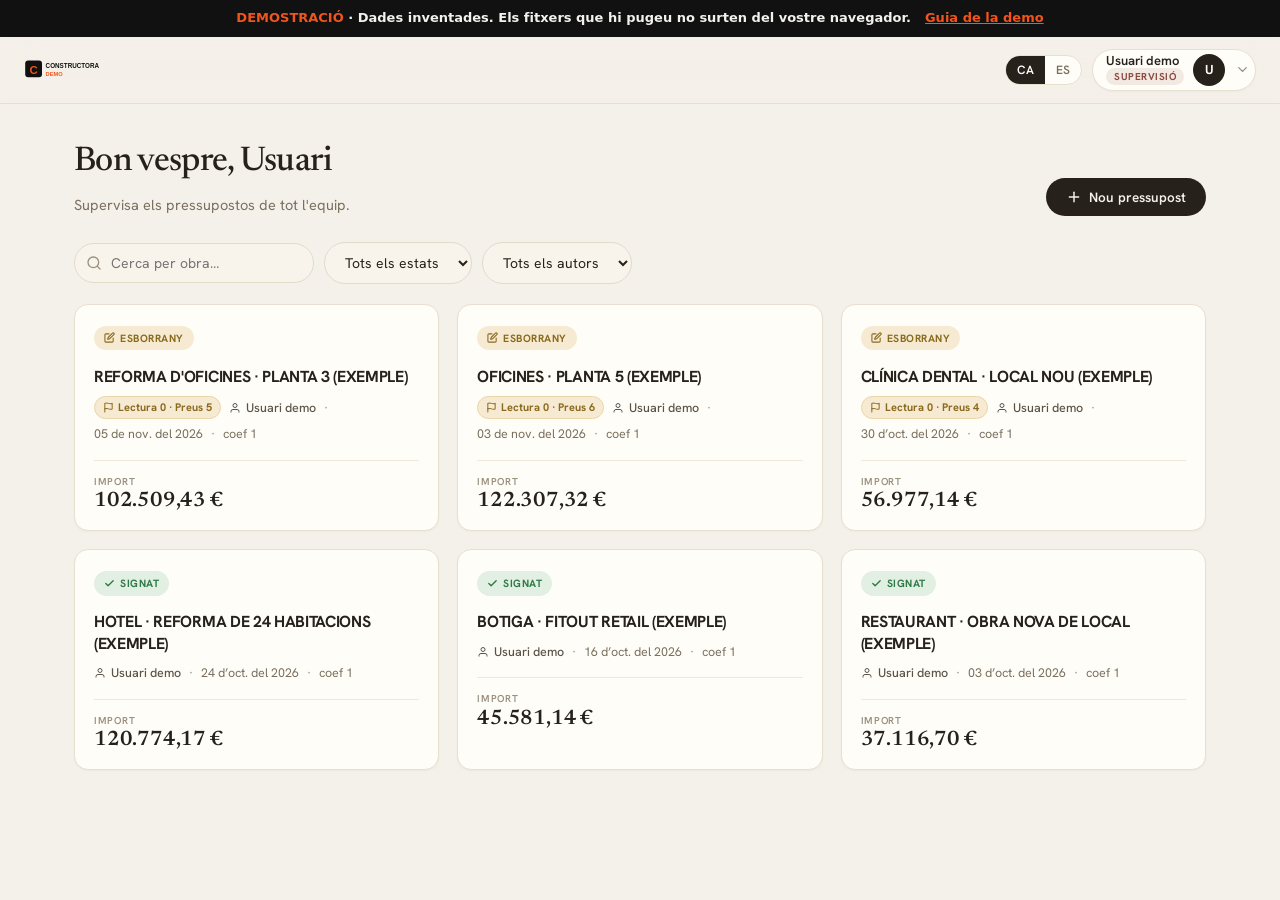
==== commit c26035ce: "Demo: base de preus des d'un BC3, sortida BC3 de prova, sis pressupostos d'exemple, mòbil i tauleta " ====
--- a/app/index.html
+++ b/app/index.html
@@ -538,13 +538,13 @@
 .act-tag-w{border-color:#c98a00;color:#9a6a00}.act-sub{font-size:13px;margin:12px 0 6px}.act-nota{font-size:11.5px;color:var(--muted-fg);margin:6px 2px}
 @media (max-width:760px){.act-modal{padding:14px}.act-bar input[type=date]{flex:1}}
 </style>
-<style id="demo-css">
-#intranetBox,#actCsv,#expCsv,#csvBlkModal,#cartaBtn,#cartaModal,#indBtn,#chatFab,#chatPanel,#pmPwd,#pmUsers,#pmLogout,#chModal .ch-card.rec,.reinforced-chk{display:none!important}
-#demo-cinta{position:sticky;top:0;z-index:99990;display:flex;gap:14px;align-items:center;justify-content:center;flex-wrap:wrap;
+<link rel="stylesheet" href="demo-mobil.css?v=1"><style id="demo-css">
+#intranetBox,#actCsv,#expCsv,#csvBlkModal,#cartaBtn,#cartaModal,#indBtn,#chatFab,#chatPanel,#pmPwd,#pmUsers,#pmLogout,#reglasBtn,#ctxBtn,#chModal .ch-card.rec,.reinforced-chk{display:none!important}
+#demo-cinta{position:sticky;top:0;z-index:50;display:flex;gap:14px;align-items:center;justify-content:center;flex-wrap:wrap;
   padding:9px 16px;background:#111;color:#f3f1ec;font:600 13px/1.45 system-ui,-apple-system,'Segoe UI',sans-serif;text-align:center}
 #demo-cinta b{color:#F2541B}#demo-cinta a{color:#F2541B;text-decoration:underline}
 </style></head>
-<body><div id="demo-cinta"><span><b>DEMOSTRACIÓ</b> · Dades inventades. El BC3 i l'Excel es llegeixen de veritat; la IA i els enviaments estan apagats. Res surt del vostre navegador.</span><a href="../">Guia de la demo</a></div>
+<body><div id="demo-cinta"><span><b>DEMOSTRACIÓ</b> · Dades inventades. Els fitxers que hi pugeu no surten del vostre navegador.</span><a href="../">Guia de la demo</a></div>
 
 
 <div id="vLogin">
@@ -14001,7 +14001,7 @@
 if (!isBC3 && window._fullsExcel) {
 try {
 const _xt = transcriuExcel(window._fullsExcel, IDIOMA === "es");
-if (_xt.reconegut) _excelFix = _xt; else allAvisos.push(IDIOMA === "es" ? "⚠ ESTE EXCEL NO LO SÉ TRANSCRIBIR CELDA A CELDA (" + _xt.motiu + "): se ha leído con la IA como antes, y la IA se puede dejar partidas. Comprueba el número de partidas contra el original." : "⚠ AQUEST EXCEL NO EL SÉ TRANSCRIURE CEL·LA A CEL·LA (" + _xt.motiu + "): s'ha llegit amb la IA com abans, i la IA es pot deixar partides. Comprova el nombre de partides contra l'original.");
+if (_xt.reconegut) _excelFix = _xt; else allAvisos.push(IDIOMA === "es" ? "⚠ ESTE EXCEL NO LO SÉ TRANSCRIBIR CELDA A CELDA (" + _xt.motiu + "): en la versión real lo leería la IA; en la demo se carga la medición de ejemplo. Probad un Excel con columnas de código, descripción, unidad y cantidad." : "⚠ AQUEST EXCEL NO EL SÉ TRANSCRIURE CEL·LA A CEL·LA (" + _xt.motiu + "): a la versió real el llegiria la IA; a la demo es carrega l'amidament d'exemple. Proveu un Excel amb columnes de codi, descripció, unitat i quantitat.");
 } catch (_e) {
 console.warn("[lectura] transcriuExcel", _e);
 allAvisos.push(IDIOMA === "es" ? "⚠ No se ha podido transcribir el Excel celda a celda (error interno): se ha leído con la IA como antes. Comprueba el número de partidas contra el original." : "⚠ No s'ha pogut transcriure l'Excel cel·la a cel·la (error intern): s'ha llegit amb la IA com abans. Comprova el nombre de partides contra l'original.");
@@ -16841,7 +16841,7 @@
 html += `<tr class="part${r.flag ? " flagged" : ""}${noSuma ? " nosuma" : ""}${r.estat ? " estat" : ""}${pct ? " pctrow" : ""}${r.origen === "auto" ? " amort" : ""}"${_mk ? ` data-mk="${(_mk.lect ? "L" : "") + (_mk.preu ? "P" : "")}"` : ""}><td class="num"><input value="${esc(r.num || "")}" data-f="num" data-i="${i}"${ro}></td><td class="desc"><textarea class="dtx" rows="1" data-f="desc" data-i="${i}"${ro}>${esc(r.desc)}</textarea>${badge}${r.emp ? `<span class="emp-tag ${r.emp}">${r.emp === "opc" ? "Opcional (no suma)" : "Alternativa (suma)"}</span>` : ""}${r.opcio ? `<span class="emp-tag opcio${r.opcio}">${IDIOMA === "es" ? "Opción " : "Opció "}${r.opcio}</span>` : ""}${scf ? `<span class="emp-tag scoef" title="${IDIOMA === "es" ? "Reserva/imprevistos: importe REAL sobre el total de la obra — el coeficiente regulador NO se aplica (criterio ratificado por la constructora 17/07/2026). Reversible con el botón c×1 de Acciones." : "Reserva/imprevistos: import REAL sobre el total de l'obra — el coeficient regulador NO s'hi aplica (criteri ratificat per la constructora 17/07/2026). Reversible amb el botó c×1 d'Accions."}">${IDIOMA === "es" ? "Sin coeficiente (reserva)" : "Sense coeficient (reserva)"}</span>` : ""}${pfbOn ? `<span class="emp-tag pfb-mark" title="${t("pfb_marked")}">⚑ ${t("pfb_marked")}</span>` : ""}</td><td class="ut"><input value="${esc(unitDisp(r.ut))}" data-f="ut" data-i="${i}"${ro}></td><td class="amid">${pct ? `<input class="r" type="number" value="1" disabled>` : `<input class="r" type="text" inputmode="decimal" value="${esc(String(r.amid ?? "").replace(".", ","))}" data-f="amid" data-i="${i}"${ro}>`}</td><td class="preu">${r.estat ? `<span class="calc" style="display:block;padding:6px 7px;color:var(--muted);font-style:italic">${esc(_estL)}</span>` : pct ? `<span class="calc pctcalc" style="display:block;padding:6px 7px">${eur(E).replace(" €", "")}<b>${String(pct).replace(".", ",")}%</b></span>` : composed ? `<span class="calc" style="display:block;padding:6px 7px">${eur(E).replace(" €", "")}</span>` : `${r.origen === "catalog" || r.origen === "bc3" ? `<span class="origen-dot ${r.origen}" title="${r.origen === "catalog" ? IDIOMA === "es" ? "Precio del catálogo" : "Preu del catàleg" : IDIOMA === "es" ? "Precio del archivo original (BC3)" : "Preu de l'arxiu original (BC3)"}"></span>` : ""}<input class="r" type="text" inputmode="decimal" value="${esc(String(r.preu ?? "").replace(".", ","))}" data-f="preu" data-i="${i}"${ro}>`}</td><td class="calc fcol">${F.toLocaleString(IDIOMA === "es" ? "es-ES" : "ca-ES", {
 minimumFractionDigits: 2,
 maximumFractionDigits: 2
-})}</td><td class="imp">${impCell}</td><td class="act">${mv(i)}${more(i)}<button type="button" class="mini pfbbtn${pfbOn ? " on" : ""}" data-pfb="${i}" title="${t("pfb_btn")}">⚑</button>${!lock && /INDUSTRIAL/i.test(r.flag || "") ? `<button class="mini indbtn" data-indreq="${i}" title="Demanar preu a industrial"><svg viewBox="0 0 24 24" fill="none" stroke="currentColor" stroke-width="2.2" stroke-linecap="round" stroke-linejoin="round"><path d="M22 2 11 13"/><path d="M22 2 15 22l-4-9-9-4z"/></svg></button>` : ""}${!lock && /(RESIDUS|RESIDUOS|SEGURETAT I SALUT|SEGURIDAD Y SALUD|CONTROL DE QUALITAT|CONTROL DE CALIDAD|IMPREVIST|RESERVA DE PRESSUPOST|RESERVA DE PRESUPUESTO)/i.test(r.desc || "") ? `<button class="mini pctbtn" data-pct="${i}" title="${t("pct_btn")}">%</button>` : ""}${!lock && !+r.pct && /IMPREVIST|RESERVA DE PRESSUPOST|RESERVA DE PRESUPUESTO/i.test(String(r.desc == null ? "" : r.desc).split("\n")[0]) ? `<button class="mini scoefbtn${scf ? " on" : ""}" data-scoef="${i}" title="${scf ? IDIOMA === "es" ? "Exenta del coeficiente (reserva/imprevistos: importe real sobre el total). Clic para volver a aplicarle el coeficiente." : "Exempta del coeficient (reserva/imprevistos: import real sobre el total). Clic per tornar a aplicar-li el coeficient." : IDIOMA === "es" ? "El técnico quitó la exención: se aplica el coeficiente. Clic para volver a eximirla (reserva/imprevistos)." : "El tècnic va treure l'exempció: s'aplica el coeficient. Clic per tornar a eximir-la (reserva/imprevistos)."}">c×1</button>` : ""}${!lock && /bastida|andami/i.test(r.desc || "") && !/amortitzaci|amortizaci/i.test(r.desc || "") && !+r.pct ? `<button class="mini bastbtn" data-bast="${i}" title="${IDIOMA === "es" ? "Proponer el desglose estándar del andamio (montaje, amortización, transporte, lonas, redes, tubo de espuma, plan de desmontaje, acarreo)" : "Proposar el desglossament estàndard de la bastida (muntatge, amortització, transport, lones, xarxes, tub d'escuma, pla de desmuntatge, acarreig)"}">⌗ ${IDIOMA === "es" ? "desglose" : "desglòs"}</button>` : ""}${!lock && isFinite(+r.amidDoc) && +r.amidDoc > 0 && Math.abs(+r.amidDoc - (+r.amid || 0)) > .011 ? `<button class="mini amiddocbtn" data-amiddoc="${i}" title="${IDIOMA === "es" ? `El documento del arquitecto dice ${String(r.amidDoc).replace(".", ",")} y aquí hay ${String(r.amid ?? "").replace(".", ",")}. Clic para poner la del documento.` : `El document de l'arquitecte diu ${String(r.amidDoc).replace(".", ",")} i aquí hi ha ${String(r.amid ?? "").replace(".", ",")}. Clic per posar-hi la del document.`}">${IDIOMA === "es" ? "medición doc" : "amidament doc"} ${String(r.amidDoc).replace(".", ",")}</button>` : ""}${!lock && agrupaMesures(rows, i) ? `<button class="mini partirbtn" data-partir="${i}" title="${IDIOMA === "es" ? "Esta partida agrupa varias medidas con unidades distintas. Clic para partirla en una partida por medida (mismo texto, cada una con su unidad), como hacéis a mano." : "Aquesta partida agrupa diverses mesures amb unitats diferents. Clic per partir-la en una partida per mesura (mateix text, cadascuna amb la seva unitat), com ho feu a mà."}">⧉ ${IDIOMA === "es" ? "partir" : "partir"}</button>` : ""}${lock ? "" : `<button class="mini" data-addsub="${i}"><svg viewBox="0 0 24 24" fill="none" stroke="currentColor" stroke-width="2.2" stroke-linecap="round"><line x1="12" y1="5" x2="12" y2="19"/><line x1="5" y1="12" x2="19" y2="12"/></svg>sub</button>`}${lock ? "" : `<button class="mini empbtn" data-emp="${i}" title="PARTIDA: cap → Alternativa (suma) → Opcional (no suma)">${r.emp === "opc" ? "Opc" : r.emp === "alt" ? "Alt" : "la constructora"}</button>`}${lock ? "" : `<button class="mini${r.lnk ? " on" : ""}" data-link="${i}" title="${r.lnk ? IDIOMA === "es" ? "Precio vinculado con las partidas del mismo texto. Al cambiarlo aquí, cambia en todas. Clic para desvincular." : "Preu lligat amb les partides del mateix text. En canviar-lo aquí, canvia a totes. Clic per deslligar." : IDIOMA === "es" ? "Vincular el precio con las demás partidas que tengan este mismo texto." : "Lligar el preu amb les altres partides que tinguin aquest mateix text."}">🔗${r.lnk ? "·" + rows.filter((y => y && y.lnk === r.lnk)).length : ""}</button>`}${!lock && r.notaEMP ? `<button class="mini notabtn" data-notaemp="${i}" title="Afegir la nota la constructora d'aquesta partida">+ Nota</button>` : ""}${trash(i)}</td></tr>`;
+})}</td><td class="imp">${impCell}</td><td class="act">${mv(i)}${more(i)}<button type="button" class="mini pfbbtn${pfbOn ? " on" : ""}" data-pfb="${i}" title="${t("pfb_btn")}">⚑</button>${!lock && /INDUSTRIAL/i.test(r.flag || "") ? `<button class="mini indbtn" data-indreq="${i}" title="Demanar preu a industrial"><svg viewBox="0 0 24 24" fill="none" stroke="currentColor" stroke-width="2.2" stroke-linecap="round" stroke-linejoin="round"><path d="M22 2 11 13"/><path d="M22 2 15 22l-4-9-9-4z"/></svg></button>` : ""}${!lock && /(RESIDUS|RESIDUOS|SEGURETAT I SALUT|SEGURIDAD Y SALUD|CONTROL DE QUALITAT|CONTROL DE CALIDAD|IMPREVIST|RESERVA DE PRESSUPOST|RESERVA DE PRESUPUESTO)/i.test(r.desc || "") ? `<button class="mini pctbtn" data-pct="${i}" title="${t("pct_btn")}">%</button>` : ""}${!lock && !+r.pct && /IMPREVIST|RESERVA DE PRESSUPOST|RESERVA DE PRESUPUESTO/i.test(String(r.desc == null ? "" : r.desc).split("\n")[0]) ? `<button class="mini scoefbtn${scf ? " on" : ""}" data-scoef="${i}" title="${scf ? IDIOMA === "es" ? "Exenta del coeficiente (reserva/imprevistos: importe real sobre el total). Clic para volver a aplicarle el coeficiente." : "Exempta del coeficient (reserva/imprevistos: import real sobre el total). Clic per tornar a aplicar-li el coeficient." : IDIOMA === "es" ? "El técnico quitó la exención: se aplica el coeficiente. Clic para volver a eximirla (reserva/imprevistos)." : "El tècnic va treure l'exempció: s'aplica el coeficient. Clic per tornar a eximir-la (reserva/imprevistos)."}">c×1</button>` : ""}${!lock && /bastida|andami/i.test(r.desc || "") && !/amortitzaci|amortizaci/i.test(r.desc || "") && !+r.pct ? `<button class="mini bastbtn" data-bast="${i}" title="${IDIOMA === "es" ? "Proponer el desglose estándar del andamio (montaje, amortización, transporte, lonas, redes, tubo de espuma, plan de desmontaje, acarreo)" : "Proposar el desglossament estàndard de la bastida (muntatge, amortització, transport, lones, xarxes, tub d'escuma, pla de desmuntatge, acarreig)"}">⌗ ${IDIOMA === "es" ? "desglose" : "desglòs"}</button>` : ""}${!lock && isFinite(+r.amidDoc) && +r.amidDoc > 0 && Math.abs(+r.amidDoc - (+r.amid || 0)) > .011 ? `<button class="mini amiddocbtn" data-amiddoc="${i}" title="${IDIOMA === "es" ? `El documento del arquitecto dice ${String(r.amidDoc).replace(".", ",")} y aquí hay ${String(r.amid ?? "").replace(".", ",")}. Clic para poner la del documento.` : `El document de l'arquitecte diu ${String(r.amidDoc).replace(".", ",")} i aquí hi ha ${String(r.amid ?? "").replace(".", ",")}. Clic per posar-hi la del document.`}">${IDIOMA === "es" ? "medición doc" : "amidament doc"} ${String(r.amidDoc).replace(".", ",")}</button>` : ""}${!lock && agrupaMesures(rows, i) ? `<button class="mini partirbtn" data-partir="${i}" title="${IDIOMA === "es" ? "Esta partida agrupa varias medidas con unidades distintas. Clic para partirla en una partida por medida (mismo texto, cada una con su unidad), como hacéis a mano." : "Aquesta partida agrupa diverses mesures amb unitats diferents. Clic per partir-la en una partida per mesura (mateix text, cadascuna amb la seva unitat), com ho feu a mà."}">⧉ ${IDIOMA === "es" ? "partir" : "partir"}</button>` : ""}${lock ? "" : `<button class="mini" data-addsub="${i}"><svg viewBox="0 0 24 24" fill="none" stroke="currentColor" stroke-width="2.2" stroke-linecap="round"><line x1="12" y1="5" x2="12" y2="19"/><line x1="5" y1="12" x2="19" y2="12"/></svg>sub</button>`}${lock ? "" : `<button class="mini empbtn" data-emp="${i}" title="PARTIDA: cap → Alternativa (suma) → Opcional (no suma)">${r.emp === "opc" ? "Opc" : r.emp === "alt" ? "Alt" : "Opc/Alt"}</button>`}${lock ? "" : `<button class="mini${r.lnk ? " on" : ""}" data-link="${i}" title="${r.lnk ? IDIOMA === "es" ? "Precio vinculado con las partidas del mismo texto. Al cambiarlo aquí, cambia en todas. Clic para desvincular." : "Preu lligat amb les partides del mateix text. En canviar-lo aquí, canvia a totes. Clic per deslligar." : IDIOMA === "es" ? "Vincular el precio con las demás partidas que tengan este mismo texto." : "Lligar el preu amb les altres partides que tinguin aquest mateix text."}">🔗${r.lnk ? "·" + rows.filter((y => y && y.lnk === r.lnk)).length : ""}</button>`}${!lock && r.notaEMP ? `<button class="mini notabtn" data-notaemp="${i}" title="Afegir la nota la constructora d'aquesta partida">+ Nota</button>` : ""}${trash(i)}</td></tr>`;
 } else {
 const isV = r.tipo === "subv";
 const imp = num2((r.amid || 0) * (r.preu || 0));
@@ -24604,5 +24604,5 @@
 openPreus: openPreus
 };
 })();</script>
-</body>
+<script src="demo-extres.js?v=1"></script></body>
 </html>
--- a/app/demo-mobil.css
+++ b/app/demo-mobil.css
@@ -0,0 +1,61 @@
+/* DEMOSTRACIÓ · mòbil i tauleta: res no ha de sortir de l'amplada de la pantalla */
+html,body{max-width:100%;overflow-x:hidden}
+img,svg,canvas{max-width:100%}
+
+@media (max-width:900px){
+  /* barra superior: es plega en dues línies si cal */
+  .topbar{flex-wrap:wrap;gap:8px;height:auto!important;padding:10px 14px!important}
+  .topbar .brand-right{flex-wrap:wrap;gap:8px;justify-content:flex-end}
+
+  /* columnes de la pantalla d'edició: una sola, sense que res empenyi */
+  .twocol{grid-template-columns:minmax(0,1fr)!important}
+  .twocol > *,.panel{min-width:0!important;max-width:100%}
+  .resum-row{flex-wrap:wrap;gap:4px}
+  .note textarea{max-width:100%}
+
+  /* taula del pressupost → targetes */
+  .tablewrap{overflow:visible!important}
+  .tablewrap table{display:block;width:100%!important;min-width:0!important;table-layout:auto}
+  .tablewrap thead{display:none}
+  #tb{display:block;width:100%}
+  #tb tr{display:block;width:100%;box-sizing:border-box}
+  #tb td{display:block;box-sizing:border-box;width:auto!important;min-width:0!important;max-width:none!important;border:none!important;padding:4px 0!important;text-align:left!important}
+  #tb td textarea,#tb td input{width:100%!important;max-width:100%!important;box-sizing:border-box}
+
+  #tb tr.part{display:grid;grid-template-columns:1fr 1fr 1fr;gap:6px 10px;padding:14px 12px!important;border-bottom:1px solid rgba(0,0,0,.12)}
+  #tb tr.part td.num{grid-column:1/-1;font-size:12px;opacity:.75}
+  #tb tr.part td.num input{width:6em!important}
+  #tb tr.part td.desc{grid-column:1/-1}
+  #tb tr.part td.ut::before,#tb tr.part td.amid::before,#tb tr.part td.preu::before,#tb tr.part td.imp::before{
+    display:block;font-size:10.5px;letter-spacing:.06em;text-transform:uppercase;opacity:.6;margin-bottom:2px}
+  #tb tr.part td.ut::before{content:"Unitat"}
+  #tb tr.part td.amid::before{content:"Amidament"}
+  #tb tr.part td.preu::before{content:"Preu"}
+  #tb tr.part td.imp::before{content:"Import"}
+  #tb tr.part td.preu{display:block}
+  #tb tr.part td.calc{display:none}
+  #tb tr.part td.imp{grid-column:1/-1;font-weight:700;font-size:16px}
+  #tb tr.part td.act{grid-column:1/-1;display:flex!important;flex-wrap:wrap;gap:6px}
+
+  #tb tr.cap,#tb tr.sec{display:flex;flex-wrap:wrap;gap:4px 10px;padding:12px!important}
+  #tb tr.cap td.num,#tb tr.sec td.num{flex:0 0 auto}
+  #tb tr.cap td.desc,#tb tr.sec td.desc{flex:1 1 220px}
+  #tb tr.cap td.act,#tb tr.sec td.act{flex:1 1 100%;display:flex!important;flex-wrap:wrap;gap:6px}
+  #tb tr.subtotal,#tb tr.sectotal,#tb tr.grand,#tb tr.iva{display:flex;justify-content:space-between;align-items:center;gap:10px;padding:10px 12px!important}
+  #tb tr.subtotal td,#tb tr.sectotal td,#tb tr.grand td,#tb tr.iva td{padding:0!important}
+
+  /* finestres: dins la pantalla i amb desplaçament propi */
+  .modal-bg .modal{max-width:calc(100vw - 24px)!important;width:auto!important;max-height:calc(100vh - 24px);overflow:auto;box-sizing:border-box}
+  .pr-row{grid-template-columns:4.5em 1fr 6.5em!important}
+  .pr-row > div:nth-child(3){display:none}
+  .pr-row .pdesc{white-space:normal!important;overflow:visible!important;text-overflow:clip!important}
+}
+
+@media (max-width:560px){
+  #demo-cinta{font-size:12px!important;padding:8px 12px!important}
+  .topbar .brand-right #ctxBtn span,.topbar .brand-right .ctx-label{display:none}
+  #tb tr.part{grid-template-columns:1fr 1fr;}
+  #tb tr.part td.ut{grid-column:1/2}
+  #tb tr.part td.amid{grid-column:2/3}
+  #tb tr.part td.preu{grid-column:1/-1}
+}
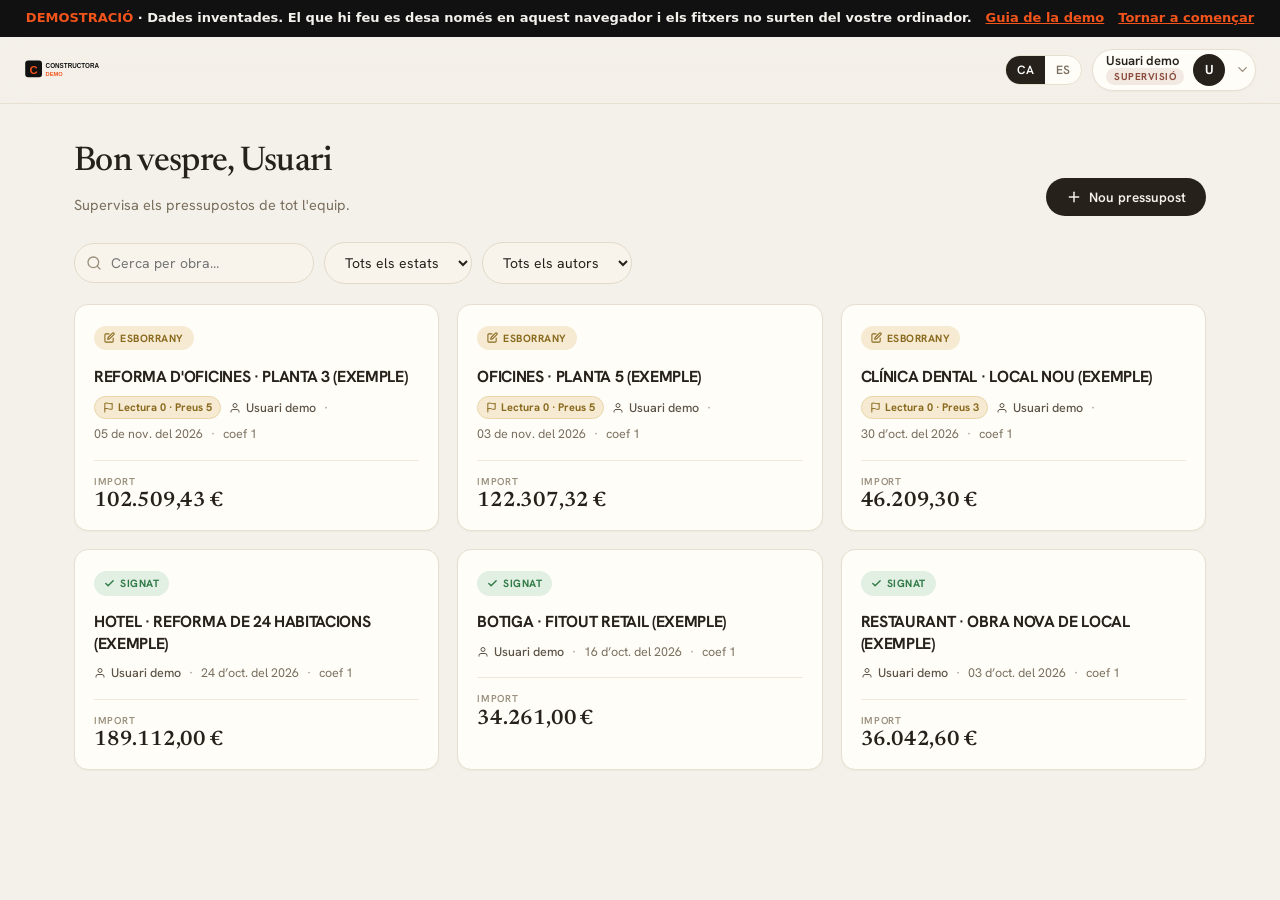
==== commit 4858a2c8: "Demo: desa al navegador, castellà, avís del cercador, pressupostos per tipus d'obra, llibreries pròp" ====
--- a/app/index.html
+++ b/app/index.html
@@ -538,13 +538,16 @@
 .act-tag-w{border-color:#c98a00;color:#9a6a00}.act-sub{font-size:13px;margin:12px 0 6px}.act-nota{font-size:11.5px;color:var(--muted-fg);margin:6px 2px}
 @media (max-width:760px){.act-modal{padding:14px}.act-bar input[type=date]{flex:1}}
 </style>
-<link rel="stylesheet" href="demo-mobil.css?v=1"><style id="demo-css">
-#intranetBox,#actCsv,#expCsv,#csvBlkModal,#cartaBtn,#cartaModal,#indBtn,#chatFab,#chatPanel,#pmPwd,#pmUsers,#pmLogout,#reglasBtn,#ctxBtn,#chModal .ch-card.rec,.reinforced-chk{display:none!important}
+<link rel="stylesheet" href="demo-mobil.css?v=2"><style id="demo-css">
+#intranetBox,#actCsv,#expCsv,#csvBlkModal,#cartaBtn,#cartaModal,#indBtn,#chatFab,#chatPanel,#pmPwd,#pmUsers,#pmLogout,#reglasBtn,#ctxBtn,.empbtn,.bastbtn,#chModal .ch-card.rec,.reinforced-chk{display:none!important}
 #demo-cinta{position:sticky;top:0;z-index:50;display:flex;gap:14px;align-items:center;justify-content:center;flex-wrap:wrap;
   padding:9px 16px;background:#111;color:#f3f1ec;font:600 13px/1.45 system-ui,-apple-system,'Segoe UI',sans-serif;text-align:center}
 #demo-cinta b{color:#F2541B}#demo-cinta a{color:#F2541B;text-decoration:underline}
+#demoAvisCercador{position:fixed;left:16px;bottom:16px;z-index:70;max-width:440px;padding:14px 16px;border-radius:12px;background:#111;color:#f3f1ec;font:500 13.5px/1.5 system-ui,-apple-system,'Segoe UI',sans-serif;box-shadow:0 10px 30px rgba(0,0,0,.25)}
+#demoAvisCercador b{color:#F2541B}#demoAvisCercador .btn{margin-top:10px;background:#F2541B;color:#fff;border:none}
+@media (max-width:560px){#demoAvisCercador{left:10px;right:10px;bottom:10px;max-width:none}}
 </style></head>
-<body><div id="demo-cinta"><span><b>DEMOSTRACIÓ</b> · Dades inventades. Els fitxers que hi pugeu no surten del vostre navegador.</span><a href="../">Guia de la demo</a></div>
+<body><div id="demo-cinta"><span id="demo-cinta-text"><b>DEMOSTRACIÓ</b> · Dades inventades.</span><a id="demo-cinta-guia" href="../">Guia de la demo</a><a id="demo-cinta-reinicia" href="#">Tornar a començar</a></div>
 
 
 <div id="vLogin">
@@ -3725,10 +3728,10 @@
 
 async function ensureLibs() {
 if (_libsLoaded) return;
-if (!window.XLSX) await loadScript("https://cdn.sheetjs.com/xlsx-0.20.3/package/dist/xlsx.full.min.js", "sha384-EnyY0/GSHQGSxSgMwaIPzSESbqoOLSexfnSMN2AP+39Ckmn92stwABZynq1JyzdT");
+if (!window.XLSX) await loadScript("lib/sheetjs/xlsx-0.20.3/package/dist/xlsx.full.min.js", "sha384-EnyY0/GSHQGSxSgMwaIPzSESbqoOLSexfnSMN2AP+39Ckmn92stwABZynq1JyzdT");
 if (!window.pdfjsLib) {
-await loadScript("https://cdn.jsdelivr.net/npm/pdfjs-dist@3.11.174/build/pdf.min.js", "sha384-/1qUCSGwTur9vjf/z9lmu/eCUYbpOTgSjmpbMQZ1/CtX2v/WcAIKqRv+U1DUCG6e");
-if (window.pdfjsLib) pdfjsLib.GlobalWorkerOptions.workerSrc = "https://cdn.jsdelivr.net/npm/pdfjs-dist@3.11.174/build/pdf.worker.min.js";
+await loadScript("lib/npm/pdfjs-dist@3.11.174/build/pdf.min.js", "sha384-/1qUCSGwTur9vjf/z9lmu/eCUYbpOTgSjmpbMQZ1/CtX2v/WcAIKqRv+U1DUCG6e");
+if (window.pdfjsLib) pdfjsLib.GlobalWorkerOptions.workerSrc = "lib/npm/pdfjs-dist@3.11.174/build/pdf.worker.min.js";
 }
 _libsLoaded = true;
 }
@@ -3874,7 +3877,7 @@
 return _txt;
 }
 if (nm.endsWith(".docx")) {
-if (!window.mammoth) await loadScript("https://cdn.jsdelivr.net/npm/mammoth@1.8.0/mammoth.browser.min.js", "sha384-/cXAMbzovUIKbBERjPmR3SnPTh8siWr5lsvFYj1Uq4XP0yaJUZJmsh0YXyGv5P0y");
+if (!window.mammoth) await loadScript("lib/npm/mammoth@1.8.0/mammoth.browser.min.js", "sha384-/cXAMbzovUIKbBERjPmR3SnPTh8siWr5lsvFYj1Uq4XP0yaJUZJmsh0YXyGv5P0y");
 const buf = await file.arrayBuffer();
 const res = await mammoth.convertToHtml({
 arrayBuffer: buf
@@ -18935,8 +18938,8 @@
 }
 
 async function loadXlsLibs() {
-if (!window.ExcelJS) await loadScript("https://cdn.jsdelivr.net/npm/exceljs@4.4.0/dist/exceljs.min.js", "sha384-Pqp51FUN2/qzfxZxBCtF0stpc9ONI6MYZpVqmo8m20SoaQCzf+arZvACkLkirlPz");
-if (!window.JSZip) await loadScript("https://cdn.jsdelivr.net/npm/jszip@3.10.1/dist/jszip.min.js", "sha384-+mbV2IY1Zk/X1p/nWllGySJSUN8uMs+gUAN10Or95UBH0fpj6GfKgPmgC5EXieXG");
+if (!window.ExcelJS) await loadScript("lib/npm/exceljs@4.4.0/dist/exceljs.min.js", "sha384-Pqp51FUN2/qzfxZxBCtF0stpc9ONI6MYZpVqmo8m20SoaQCzf+arZvACkLkirlPz");
+if (!window.JSZip) await loadScript("lib/npm/jszip@3.10.1/dist/jszip.min.js", "sha384-+mbV2IY1Zk/X1p/nWllGySJSUN8uMs+gUAN10Or95UBH0fpj6GfKgPmgC5EXieXG");
 }
 
 const _PARITAT_LABEL = /TOTAL\s+(PRESSUPOST|PRESUPUESTO)/i;
@@ -19343,8 +19346,8 @@
 
 async function ensurePdfMake() {
 if (window.__pdfmakeOK && window.pdfMake) return;
-await loadScript("https://cdn.jsdelivr.net/npm/pdfmake@0.2.23/build/pdfmake.min.js", "sha384-8Fgcdr1c4x0qG8ByTWhXwvf1iBa6tQReFeLNBSkvCN9F+/RZuP1ha8RUydfLSGeG");
-await loadScript("https://cdn.jsdelivr.net/npm/pdfmake@0.2.23/build/vfs_fonts.js", "sha384-ZiMMZvHUP692kyJimOQHoH2VdTrbcEwHaQfitnsxsR8tY0ntoRbPxIA6p+9yNNbz");
+await loadScript("lib/npm/pdfmake@0.2.23/build/pdfmake.min.js", "sha384-8Fgcdr1c4x0qG8ByTWhXwvf1iBa6tQReFeLNBSkvCN9F+/RZuP1ha8RUydfLSGeG");
+await loadScript("lib/npm/pdfmake@0.2.23/build/vfs_fonts.js", "sha384-ZiMMZvHUP692kyJimOQHoH2VdTrbcEwHaQfitnsxsR8tY0ntoRbPxIA6p+9yNNbz");
 if (!window.pdfMake) throw new Error("pdfmake");
 window.__pdfmakeOK = true;
 }
@@ -21881,7 +21884,7 @@
     <div class="ind-fld"><label class="ind-lbl">Preu ofertat (€/unitat)</label><input id="irPreu" inputmode="decimal" placeholder="72,50"></div>
     <div class="ind-fld"><label class="ind-lbl">Unitat</label><input id="irUt"></div>
   </div>
-  <div class="ind-fld" style="margin-top:10px"><label class="ind-lbl">Marge la constructora (× sobre el preu de l'industrial)</label>
+  <div class="ind-fld" style="margin-top:10px"><label class="ind-lbl">Marge (× sobre el preu de l'industrial)</label>
     <div class="ind-margebtns"><button class="mini" data-irm="1,10">× 1,10</button><button class="mini" data-irm="1,35">× 1,35</button><button class="mini" data-irm="1,485">× 1,485</button><input id="irMarge" style="width:90px;font:inherit;font-size:13.5px;border:1px solid var(--border);border-radius:9px;padding:6px 9px" value="1,485"></div>
     <div class="ind-note">Marge per a preus d'industrial <b>externs</b> — es precarrega amb el coeficient vigent de la configuració (per defecte ×1,485 = 1,10 × 1,35; editable per un admin al panell Industrials). Els preus del catàleg ja porten el coeficient aplicat → ja són preu final (no s'hi torna a aplicar).</div>
     <div id="irCoefWarn" style="display:none;margin-top:6px;font-size:12.5px;color:var(--warn);background:var(--warn-bg);border:1px solid var(--warn-bd);border-radius:9px;padding:6px 9px"></div>
@@ -21988,7 +21991,7 @@
 prep_err: "No s'ha pogut preparar l'esborrany",
 preu_of: "Preu ofertat (€/u)",
 unitat: "Unitat",
-marge: "Marge la constructora",
+marge: "Marge",
 pvp: "PVP resultant (€/u)",
 nota_marge: "Marge ×1,485 (1,10 × 1,35) sobre preus d'industrial externs. El catàleg ja és preu final.",
 aplicar: "Aplicar PVP a la partida",
@@ -22093,7 +22096,7 @@
 prep_err: "No se ha podido preparar el borrador",
 preu_of: "Precio ofertado (€/u)",
 unitat: "Unidad",
-marge: "Margen la constructora",
+marge: "Margen",
 pvp: "PVP resultante (€/u)",
 nota_marge: "Margen ×1,485 (1,10 × 1,35) sobre precios de industrial externos. El catálogo ya es precio final.",
 aplicar: "Aplicar PVP a la partida",
@@ -22192,7 +22195,7 @@
 "Cancel·lar": "Cancelar",
 "Registrar resposta": "Registrar respuesta",
 "Preu ofertat (€/unitat)": "Precio ofertado (€/unidad)",
-"Marge la constructora (× sobre el preu de l'industrial)": "Margen la constructora (× sobre el precio del industrial)",
+"Marge (× sobre el preu de l'industrial)": "Margen (× sobre el precio del industrial)",
 "Marge per a preus d'industrial": "Margen para precios de industrial",
 externs: "externos",
 "— es precarrega amb el coeficient vigent de la configuració (per defecte ×1,485 = 1,10 × 1,35; editable per un admin al panell Industrials). Els preus del catàleg ja porten el coeficient aplicat → ja són preu final (no s'hi torna a aplicar).": "— se precarga con el coeficiente vigente de la configuración (por defecto ×1,485 = 1,10 × 1,35; editable por un admin en el panel Industriales). Los precios del catálogo ya llevan el coeficiente aplicado → ya son precio final (no se vuelve a aplicar).",
@@ -24604,5 +24607,5 @@
 openPreus: openPreus
 };
 })();</script>
-<script src="demo-extres.js?v=1"></script></body>
+<script src="demo-extres.js?v=2"></script></body>
 </html>
--- a/app/demo-mobil.css
+++ b/app/demo-mobil.css
@@ -35,7 +35,10 @@
   #tb tr.part td.preu{display:block}
   #tb tr.part td.calc{display:none}
   #tb tr.part td.imp{grid-column:1/-1;font-weight:700;font-size:16px}
-  #tb tr.part td.act{grid-column:1/-1;display:flex!important;flex-wrap:wrap;gap:6px}
+  #tb tr.part td.act{grid-column:1/-1;display:none!important;flex-wrap:wrap;gap:6px}
+  #tb tr.part:focus-within td.act,#tb tr.part:hover td.act{display:flex!important}
+  #tb tr.part{padding:10px 12px!important;gap:4px 10px}
+  #tb tr.part td.desc textarea{min-height:0!important}
 
   #tb tr.cap,#tb tr.sec{display:flex;flex-wrap:wrap;gap:4px 10px;padding:12px!important}
   #tb tr.cap td.num,#tb tr.sec td.num{flex:0 0 auto}
